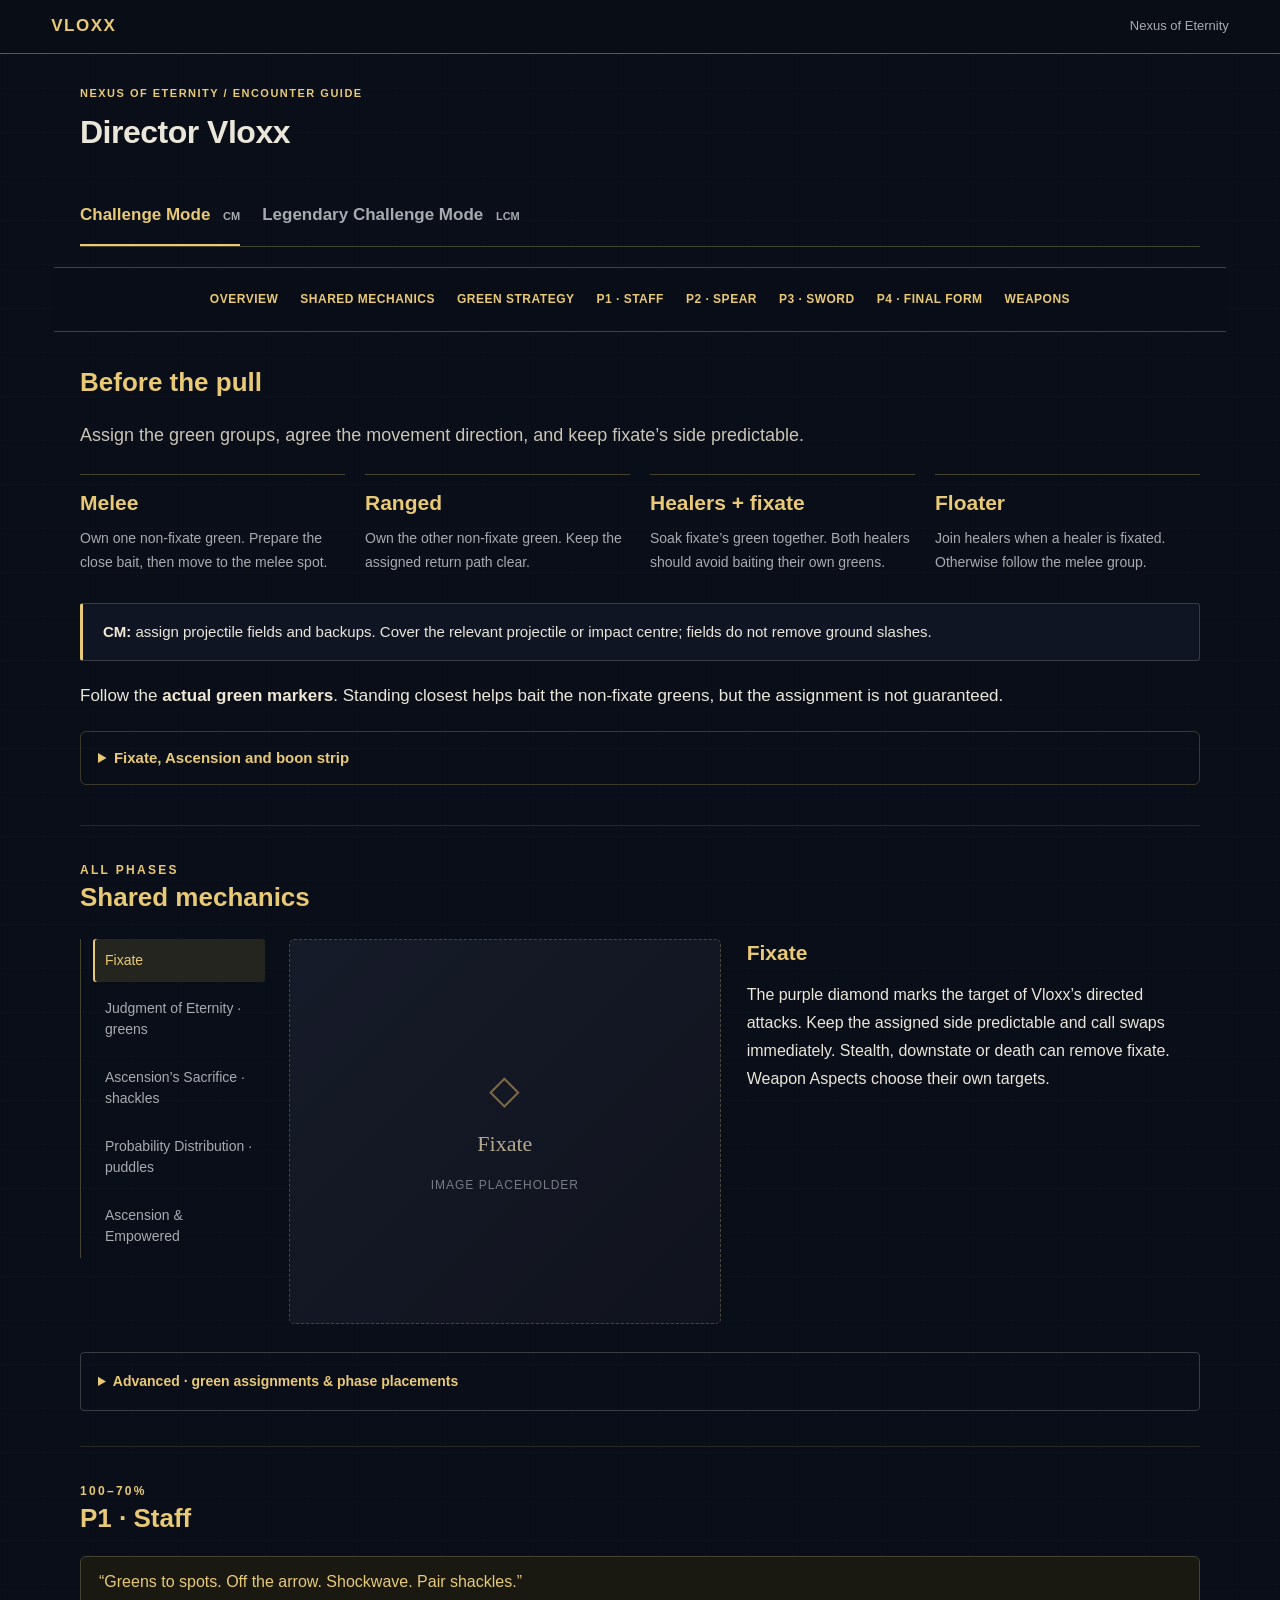
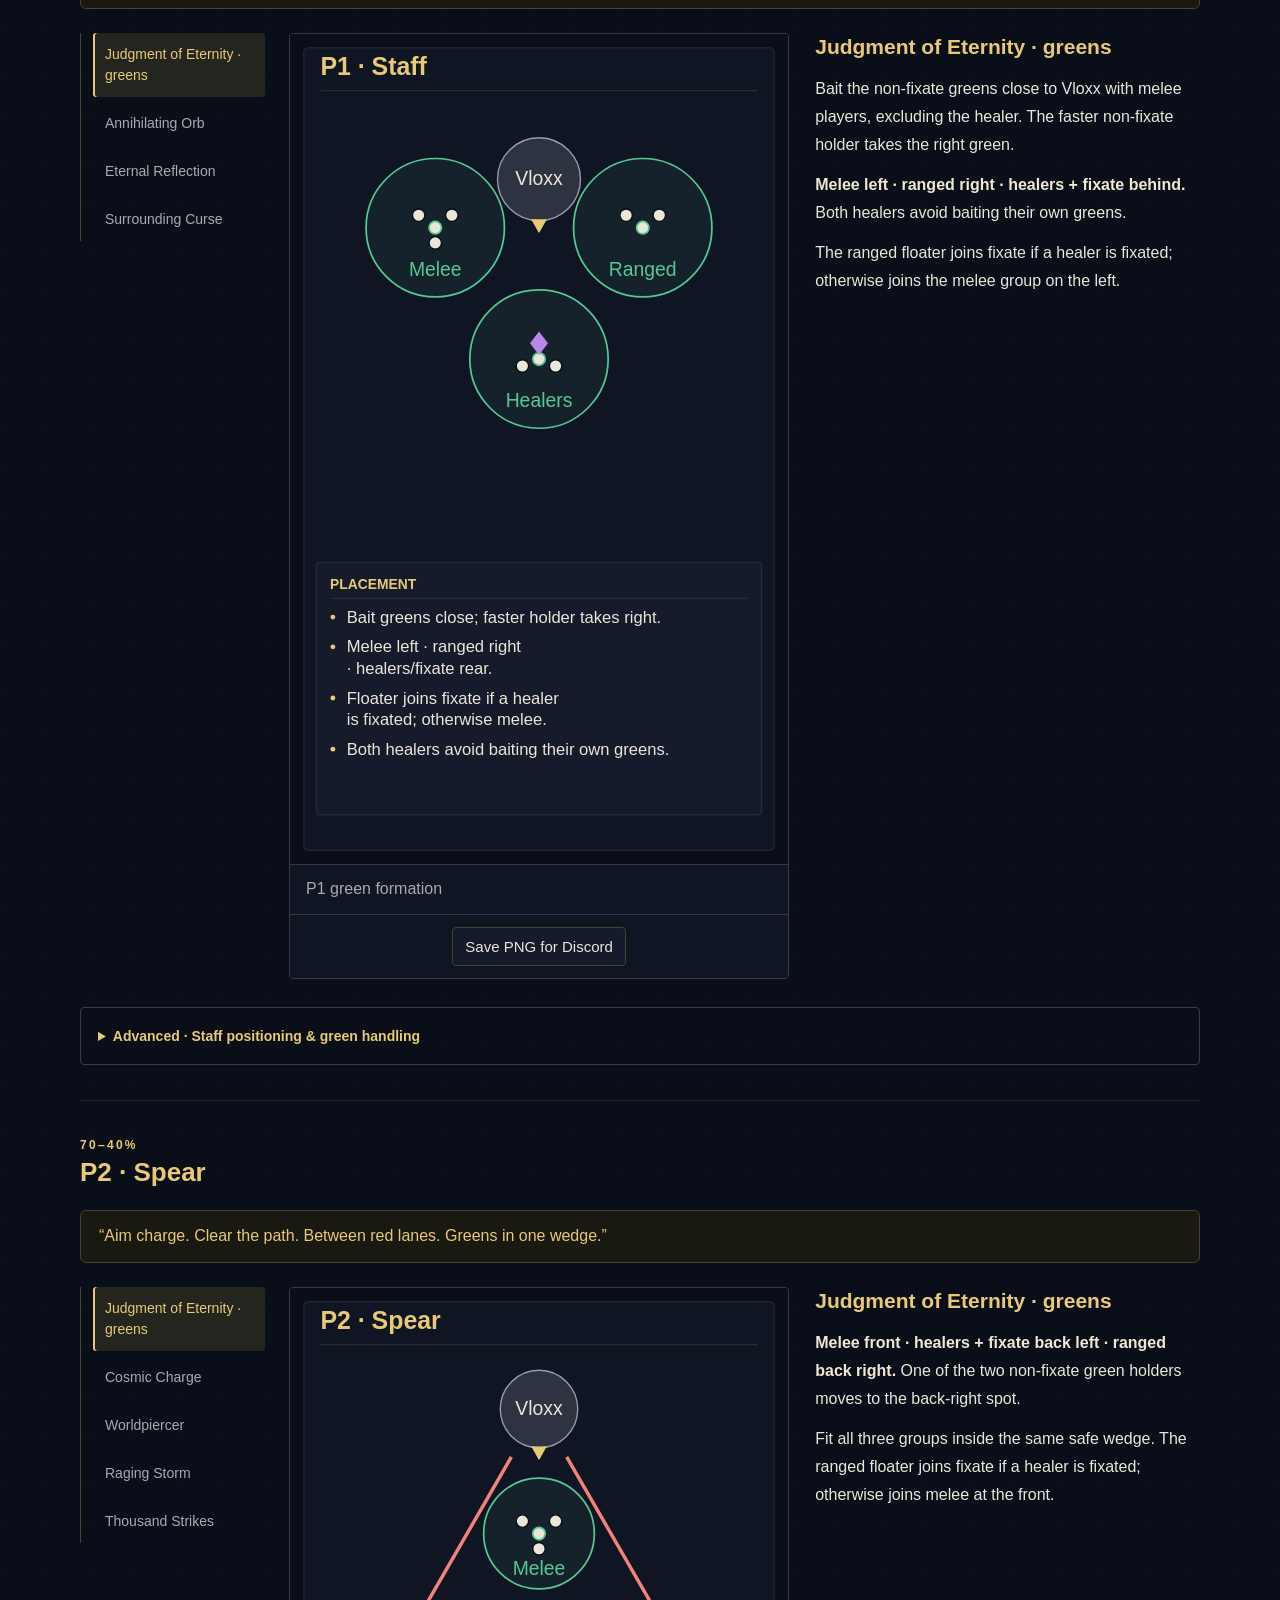
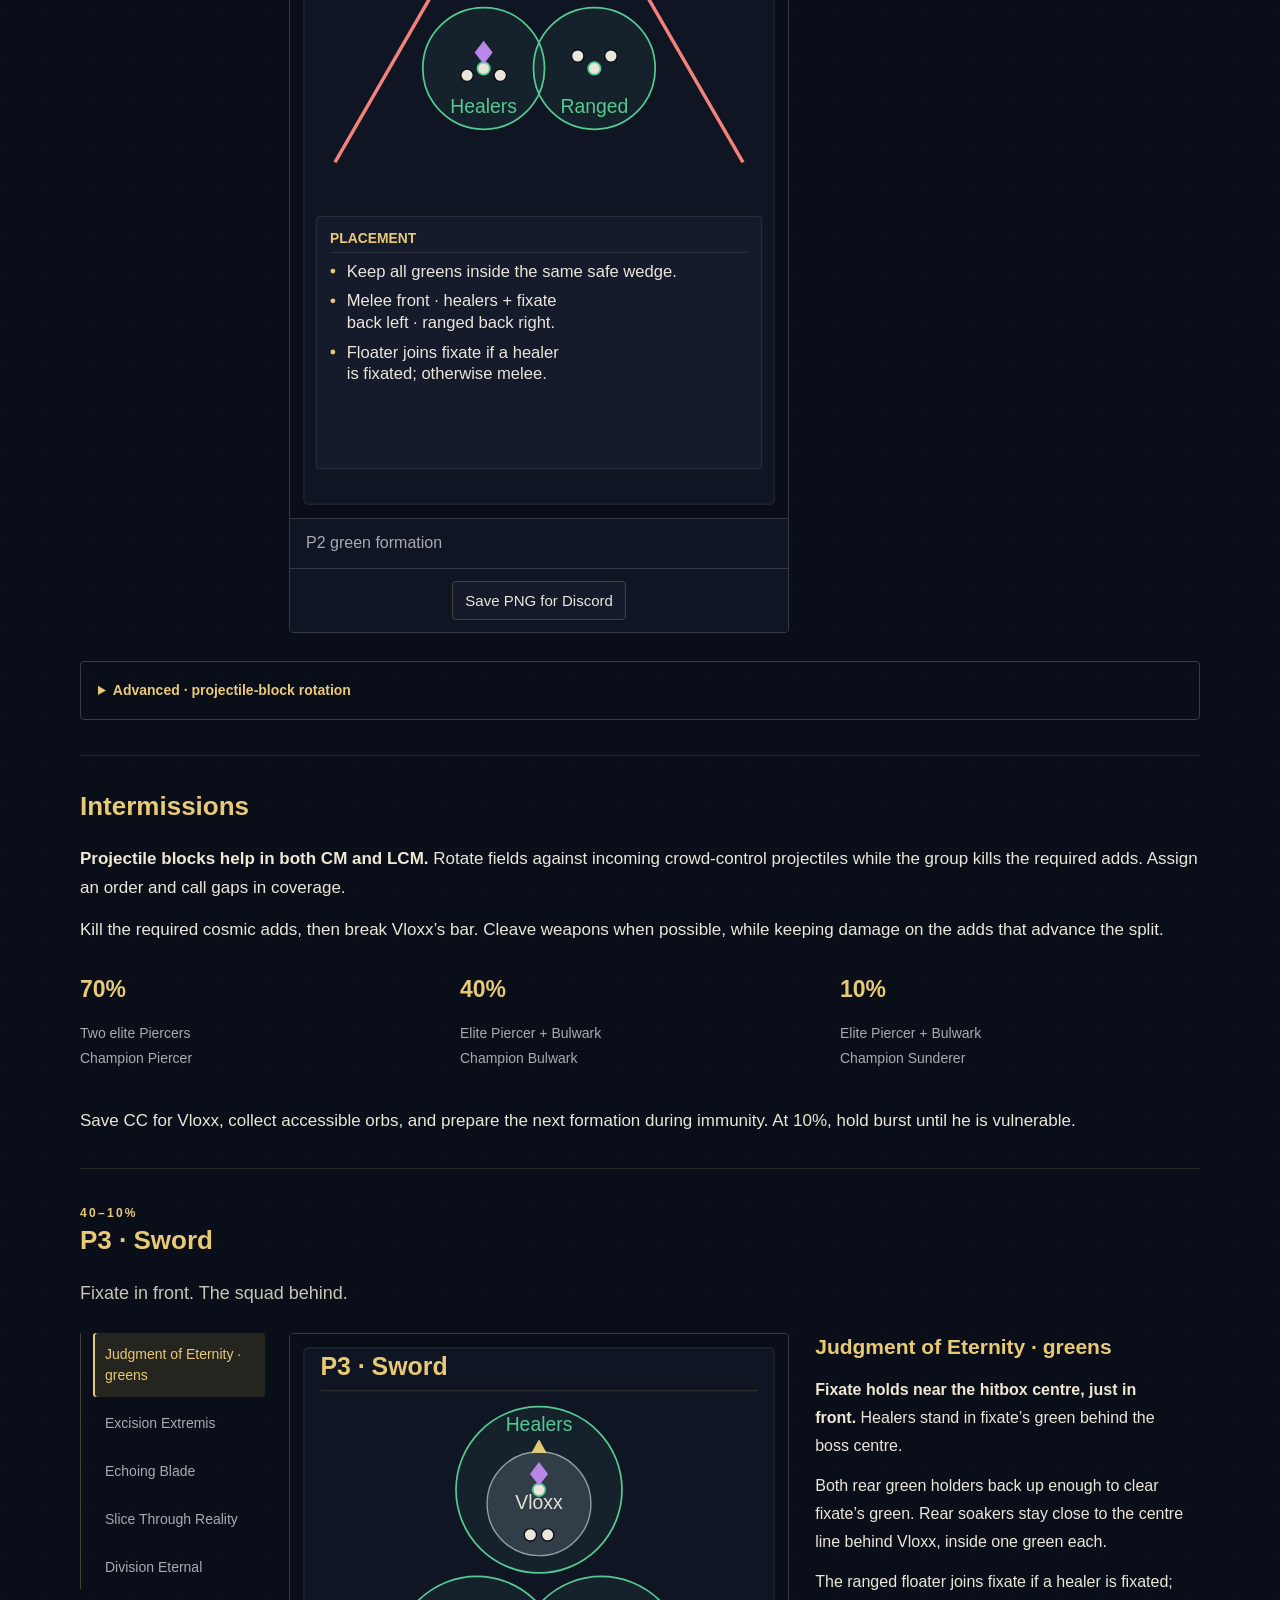
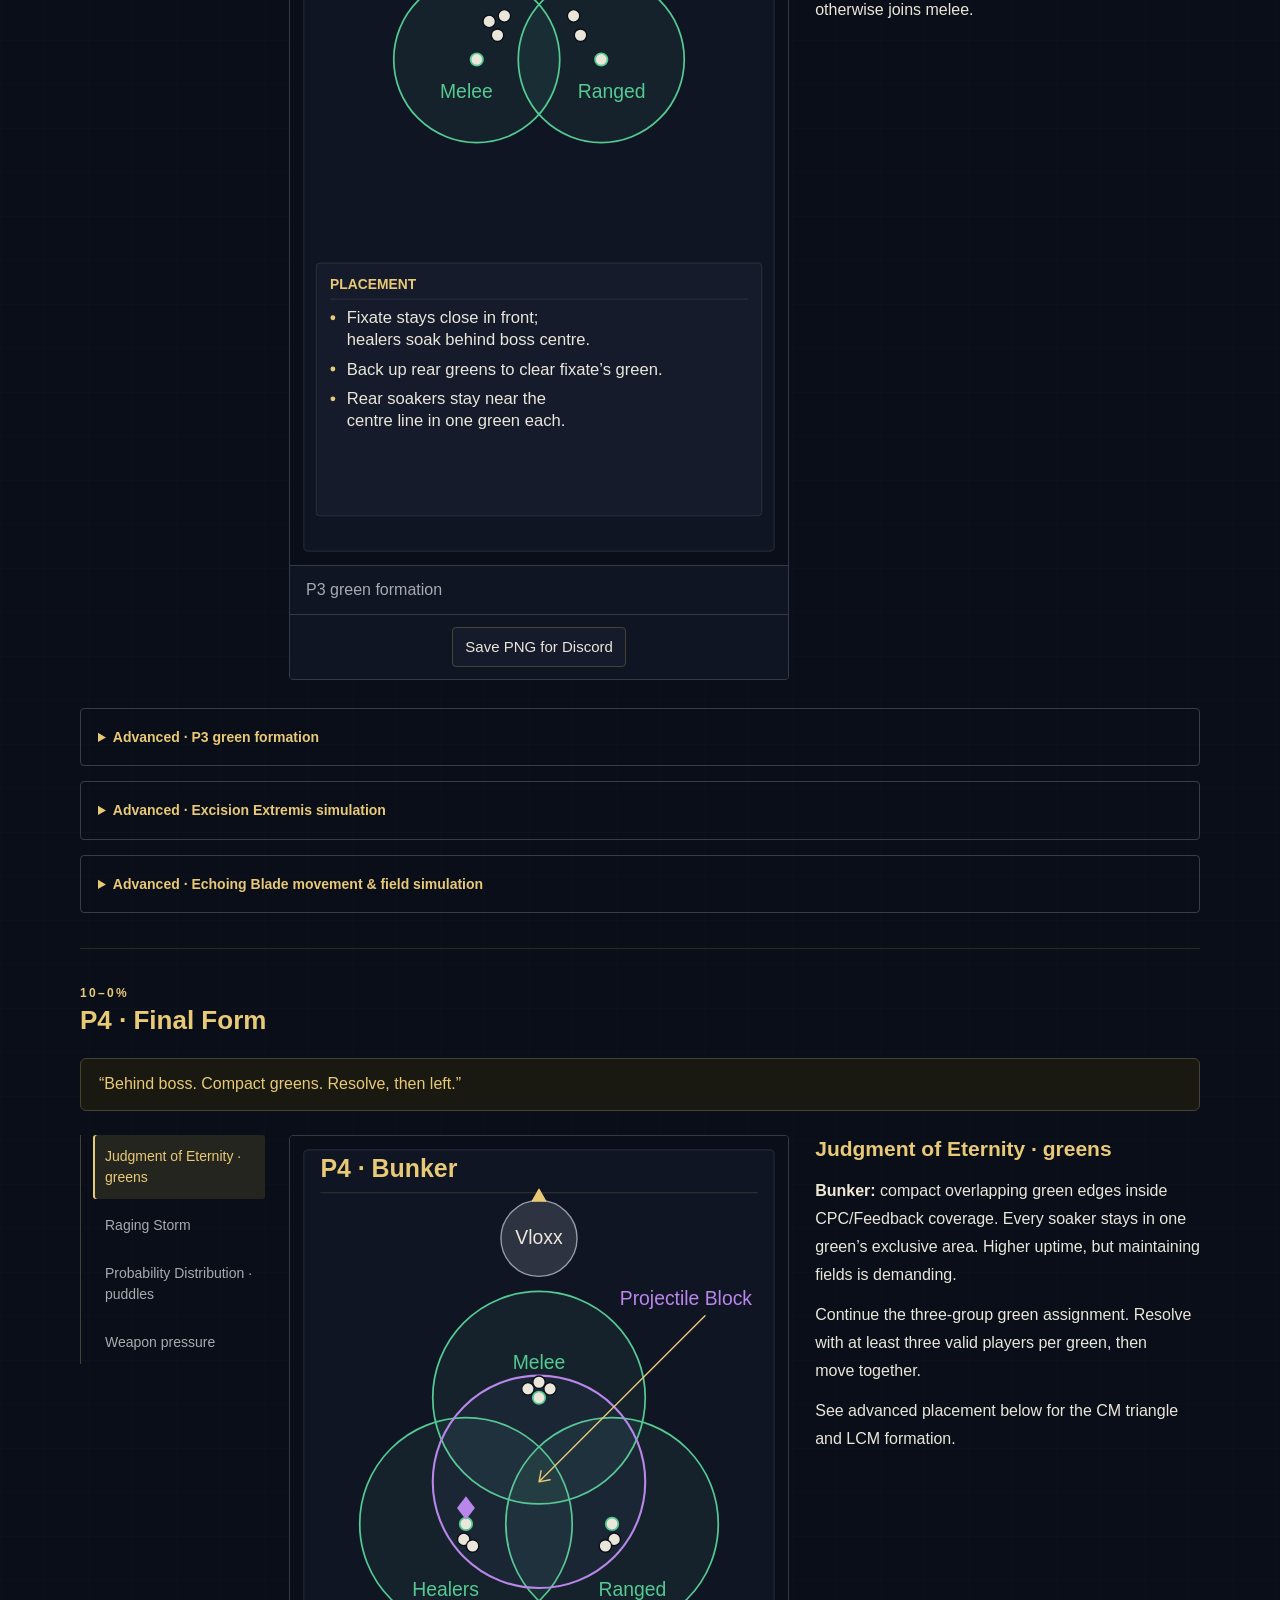
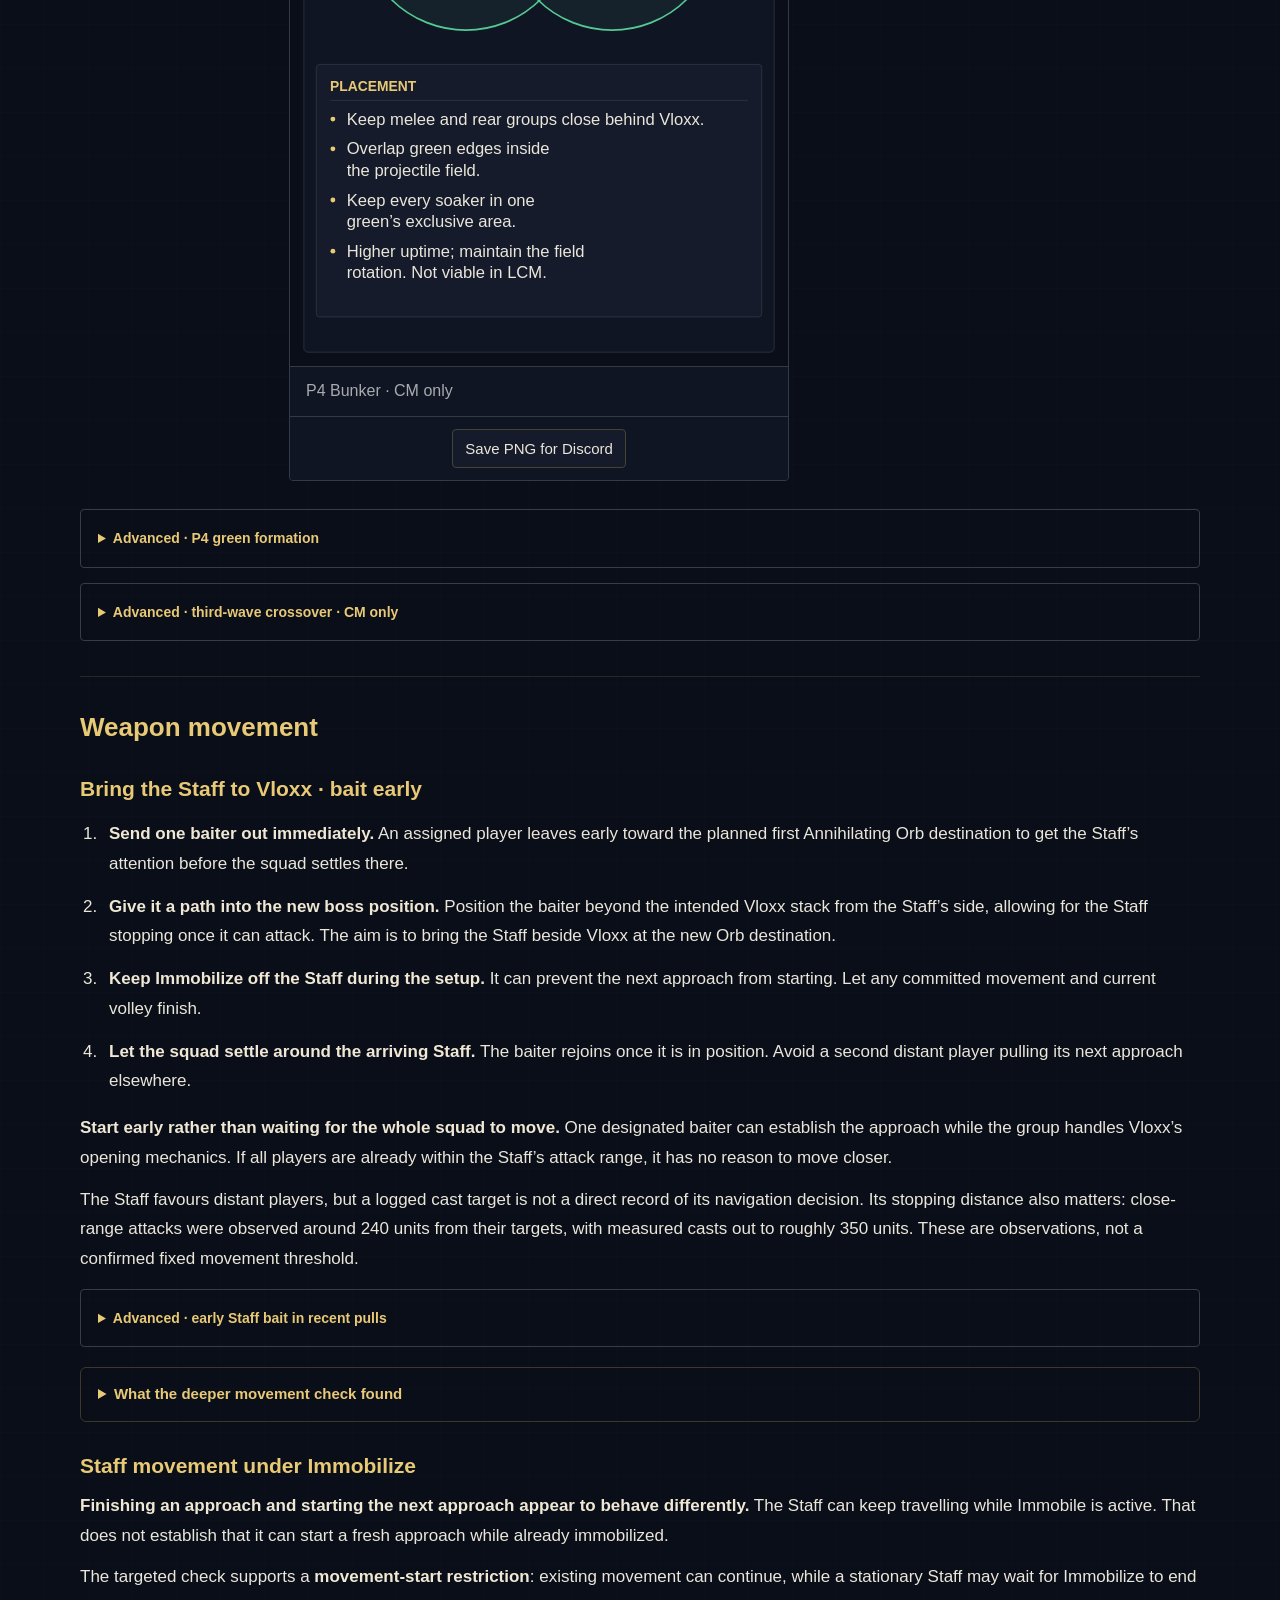
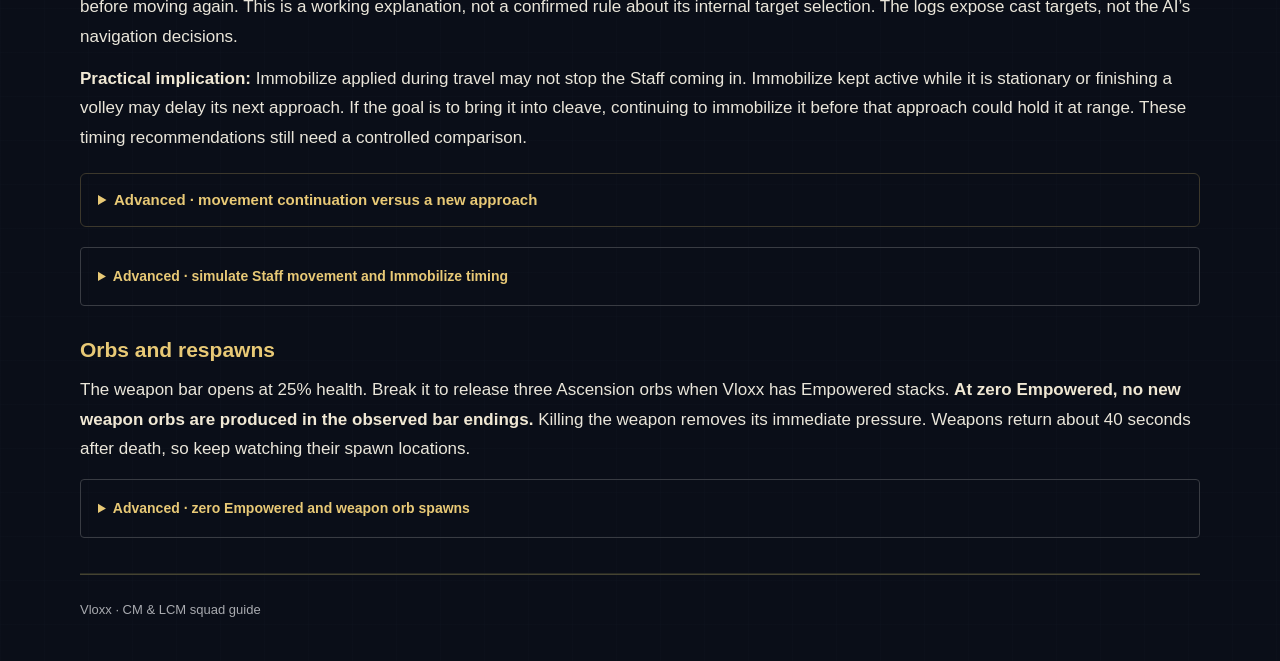
==== Vloxx_Guide.html @ 6d0040e8 "Initial Vloxx CM and LCM guide for review Guide source, self-contained HTML, standalone rehearsals, " ====
<!doctype html><html lang="en"><head><meta charset="utf-8"><meta name="viewport" content="width=device-width,initial-scale=1"><meta name="description" content="Vloxx CM and LCM encounter guide with green placements and sword simulations."><title>Vloxx — CM &amp; LCM Guide</title><style>:root{color-scheme:dark;--bg:#0b0d13;--panel:#111420;--panel2:#171a26;--gold:#e3ba68;--text:#e3dece;--muted:#aaa99f;--line:#49402d;--green:#43cd83;--purple:#b77df0;--red:#f47773;--blue:#83bde8}*{box-sizing:border-box}html{scroll-behavior:smooth;scroll-padding-top:84px}body{margin:0;background:var(--bg);color:var(--text);font:16px/1.75 'Segoe UI',Arial,sans-serif}a{color:var(--gold);text-underline-offset:4px}button,input,select{font:inherit}button,select{background:var(--panel2);color:var(--text);border:1px solid var(--line);border-radius:5px;padding:7px 13px;cursor:pointer}button:hover,button[aria-pressed=true]{background:#423723;border-color:var(--gold);color:#ffe3a9}input[type=range]{accent-color:var(--gold);max-width:100%}:focus-visible{outline:2px solid var(--gold);outline-offset:4px}[hidden]{display:none!important}.top{border-bottom:1px solid var(--line);padding:15px 4vw;display:flex;align-items:center;justify-content:space-between;gap:16px;background:#0c0e15}.brand{font:600 17px Georgia,serif;letter-spacing:3px;color:var(--gold)}.top small{color:var(--muted)}.wrap{max-width:1240px;margin:auto;padding:0 34px}.hero{position:relative;padding:70px 0 48px;overflow:hidden}.hero:after{content:'';position:absolute;z-index:-1;right:-40px;top:20px;width:430px;height:430px;border:1px solid #5c4c2b;border-radius:50%;box-shadow:0 0 0 45px #c19f4520,0 0 0 90px #c19f4508;transform:scaleY(.65) rotate(-30deg)}.eyebrow,.kicker{font-size:12px;text-transform:uppercase;letter-spacing:2.3px;color:var(--gold);font-weight:600}.hero h1{font-family:Georgia,serif;font-size:clamp(40px,6vw,68px);line-height:1.13;font-weight:400;letter-spacing:-1px;margin:17px 0 20px;max-width:900px}.hero h1 span{color:var(--gold)}.hero p{font-size:18px;color:#c2bfb3;max-width:720px}.meta{display:flex;gap:12px;flex-wrap:wrap;margin-top:24px}.pill{font-size:12px;border:1px solid var(--line);border-radius:4px;padding:3px 9px;color:var(--muted)}.pill.good{color:var(--green);border-color:#2d6446}.pill.open{color:#eab06c;border-color:#765332}.tabs{position:sticky;top:0;z-index:10;display:flex;gap:4px;flex-wrap:wrap;padding:12px 0;background:#0b0d13f5;backdrop-filter:blur(10px);border-block:1px solid var(--line)}.tabs a{text-decoration:none;text-transform:uppercase;font-size:12px;font-weight:650;padding:8px 12px;letter-spacing:.5px}.tabs a:hover{background:#30291f;border-radius:4px}.layout{display:grid;grid-template-columns:210px minmax(0,1fr);gap:40px}.side{align-self:start;position:sticky;top:100px;padding:30px 0}.side a{display:block;color:var(--muted);text-decoration:none;padding:6px 0;font-size:14px}.side a:hover{color:var(--gold)}.side strong{display:block;font-size:11px;letter-spacing:2px;color:var(--gold);text-transform:uppercase;margin:14px 0 6px}.content{min-width:0}.content section{padding:42px 0 12px;border-bottom:1px solid #272923}.content section:last-child{border:0}h2,h3{color:var(--gold);line-height:1.3}h2{font-size:28px;margin:0 0 20px;font-weight:550}h3{font-size:21px;margin:30px 0 12px;font-weight:550}h4{font-size:16px;margin:20px 0 8px}p{margin:12px 0}strong{color:#f0e8d4}li{padding-left:3px;margin:5px 0}ul,ol{padding-left:22px}.lead{font-size:18px;color:#c9c4b6}.note{background:var(--panel);border-left:3px solid var(--gold);padding:15px 20px;margin:20px 0;border-radius:0 6px 6px 0}.note.warn{border-color:var(--red)}.note.good{border-color:var(--green)}.note p:first-child{margin-top:0}.note p:last-child{margin-bottom:0}.muted,figcaption{color:var(--muted);font-size:14px}.tablebox{overflow:auto;border:1px solid var(--line);border-radius:8px;margin:20px 0}table{width:100%;border-collapse:collapse;font-size:14px}th,td{text-align:left;padding:12px 16px;border-bottom:1px solid #393527;vertical-align:top}th{color:var(--gold);font-weight:600;background:#181a25}tr:last-child td{border-bottom:0}td+td,th+th{border-left:1px solid #393527}tbody tr:nth-child(even){background:#ffffff02}.call{font-size:17px;color:var(--gold);padding:14px 20px;border:1px solid var(--line);border-radius:6px;background:#19180f;line-height:1.55}.grid2{display:grid;grid-template-columns:1fr 1fr;gap:20px}.phasecards{display:grid;grid-template-columns:repeat(4,1fr);gap:12px;margin:25px 0}.phasecard{padding:18px;background:var(--panel);border-top:2px solid var(--gold)}.phasecard b{display:block;color:var(--gold);font-size:21px}.phasecard span{font-size:13px;color:var(--muted)}figure{margin:22px 0;background:var(--panel);border:1px solid var(--line);border-radius:8px;overflow:hidden}figure img{display:block;width:100%;height:auto}figcaption{padding:12px 18px;line-height:1.55}svg{display:block;width:100%;height:auto}svg text{font-family:'Segoe UI',Arial,sans-serif;fill:var(--text)}details{border:1px solid #3c382c;border-radius:6px;padding:13px 17px;margin:18px 0;background:#11131b}summary{cursor:pointer;color:var(--gold);font-weight:550}details img{max-width:100%;margin-top:15px}.sim{border:1px solid var(--line);background:var(--panel);border-radius:8px;overflow:hidden;margin:20px 0}.simhead{padding:14px 18px;display:flex;align-items:center;gap:12px;justify-content:space-between;flex-wrap:wrap;border-bottom:1px solid var(--line)}.simhead strong{color:var(--gold)}.controls{display:flex;align-items:center;gap:10px;flex-wrap:wrap;padding:15px 18px}.sim iframe{display:block;width:100%;border:0;height:1080px;background:var(--panel)}.status{padding:12px 18px;color:var(--gold);background:#191b25;font-size:14px;min-height:50px}.simnote{padding:0 18px 12px;color:var(--muted);font-size:13px}.arena{max-width:740px;margin:auto}.shot{max-height:400px;object-fit:contain;background:#070910}.checks{padding-left:0;list-style:none}.checks li{padding:10px 0;border-bottom:1px solid #2e302b}.checks li:before{content:'◇';color:var(--gold);margin-right:12px}.foot{padding:40px 0;color:var(--muted);font-size:13px}.download{display:inline-block;margin:6px 12px 6px 0}.evidence td:first-child{white-space:nowrap}.widefigure{background:#111420}#green-map{max-width:650px;margin:auto}#echo-map{max-width:650px;margin:auto}.badge{font-size:11px;text-transform:uppercase;color:var(--green);letter-spacing:1px;margin-left:8px}.badge.open{color:#eab06c}.mechanic{padding-bottom:8px}.inline-tools{display:flex;gap:8px;flex-wrap:wrap}.printonly{display:none}@media(max-width:1000px){.layout{grid-template-columns:1fr}.side{display:none}.content{max-width:920px}.wrap{padding:0 24px}.hero{padding-top:44px}}@media(max-width:600px){body{font-size:15px}.wrap{padding:0 17px}.hero{padding:30px 0}.hero p{font-size:16px}.hero:after{opacity:.35}.top{padding:12px 17px}.top small{display:none}.tabs{gap:0;position:relative}.tabs a{padding:7px 9px;font-size:11px}.phasecards{grid-template-columns:1fr 1fr}.grid2{grid-template-columns:1fr}h2{font-size:25px}h3{font-size:20px}.content section{padding-top:30px}th,td{padding:10px}.sim iframe{height:1500px}.controls{gap:8px}.controls label{display:flex;gap:8px;align-items:center;flex-wrap:wrap}.controls select{max-width:100%}.simnote{font-size:13px}.hero h1{font-size:42px}.simhead{padding:12px}.status{font-size:13px}}@media print{body{background:white;color:#222;font-size:10pt}h1,h2,h3,strong,a{color:#222!important}.top,.tabs,.side,.controls,.sim iframe,.download{display:none}.wrap{max-width:none;padding:0}.layout{display:block}.hero{padding:15px 0}.hero:after{display:none}.hero p,.muted,figcaption{color:#444}.content section{break-inside:auto;padding-top:20px}.note,.phasecard,figure,.sim,details{background:#fafafa;color:#222;border-color:#aaa}.sim svg{max-height:350px}.printonly{display:block}.tablebox{overflow:visible}.hero h1{font-size:30pt}svg text{fill:#222}details{display:block}details>*{display:block}figure{break-inside:avoid}.foot{color:#444}}
/* Reading-focused revision. */
body[data-mode=CM] .mode-lcm,body[data-mode=LCM] .mode-cm{display:none!important}
.wrap{max-width:1060px}.content{max-width:880px;margin:auto}.hero{padding:44px 0 28px;max-width:880px;margin:auto}.hero:after{display:none}.hero h1{font-size:52px;margin:12px 0}.hero p{font-size:18px;max-width:620px;margin:12px 0;color:var(--muted)}.brand{text-decoration:none}.top-sub{font-size:13px;color:var(--muted)}.mode-bar{max-width:880px;margin:0 auto 20px}.mode-tabs{display:flex;border-bottom:1px solid var(--line);gap:22px}.mode-tabs button{border:0;border-radius:0;padding:15px 0;background:transparent;color:var(--muted);border-bottom:2px solid transparent;font-weight:550}.mode-tabs button span{font-size:11px;margin-left:8px;color:var(--muted)}.mode-tabs button[aria-selected=true]{color:var(--gold);border-bottom-color:var(--gold)}.mode-bar p{font-size:14px;color:var(--muted);margin:12px 0}.tabs{justify-content:center}.tabs a{font-size:11px;padding:9px}.content section{padding:38px 0 20px}h2{font-size:29px}h3{font-size:20px}.role-grid{display:grid;grid-template-columns:repeat(4,1fr);gap:20px;margin:22px 0 28px}.role-grid h3{font-size:17px;margin:0 0 10px}.role-grid p{font-size:14px;margin:0;color:var(--muted)}.role-grid>div{border-top:1px solid var(--line);padding-top:14px}.phase-picker{display:flex;gap:8px;flex-wrap:wrap;margin:22px 0 12px}.phase-picker button{font-size:14px;padding:8px 13px}.placement{max-width:650px;margin:16px auto 18px;background:#10131d}.placement img{width:100%;height:auto}.placement figcaption{border-top:1px solid #34352c}.diagram-actions{display:flex;align-items:center;gap:15px;flex-wrap:wrap;margin:15px 0 22px}.diagram-actions button{font-size:13px}.diagram-actions span{font-size:13px}.mechanics-list article{padding:14px 0;border-bottom:1px solid #24272b}.mechanics-list article:last-child{border:0}.mechanics-list h3{margin:0 0 7px;font-size:18px}.mechanics-list p{margin:0}.split-grid{display:grid;grid-template-columns:repeat(3,1fr);gap:20px;margin:24px 0}.split-grid strong{color:var(--gold);font-size:23px}.split-grid p{font-size:14px;color:var(--muted)}.steps li{margin:13px 0;padding-left:7px}.call{font-size:16px;padding:13px 18px;background:#191912}.note{font-size:15px}.subtle-link{font-size:14px}.simulation-disclosure iframe{width:100%;height:1050px;border:0;background:var(--bg);display:block;margin-top:15px}.simulation-disclosure{padding:15px 18px}.timeline{display:flex;align-items:center;gap:12px;padding:12px 18px}.timeline input{flex:1;min-width:60px}.timeline output{font-variant-numeric:tabular-nums;white-space:nowrap}.echo-sim{max-width:740px;margin:25px auto}.echo-sim .controls{padding-bottom:4px}.echo-sim .status{background:transparent;border-top:1px solid #34352c}.echo-sim .simnote{padding-top:0}.foot{max-width:880px;margin:auto;border-top:1px solid var(--line);padding-top:24px}details{margin:20px 0;background:transparent}details p{font-size:15px}summary{font-size:15px}.mode-tabs button:focus-visible{outline:2px solid var(--gold);outline-offset:4px}@media(max-width:760px){.role-grid{grid-template-columns:repeat(2,1fr)}.hero{padding-top:30px}.hero h1{font-size:43px}.mode-tabs{gap:18px}.mode-tabs button{font-size:14px;text-align:left}.mode-tabs button span{display:none}.split-grid{gap:10px}.split-grid p{font-size:13px}.tabs{position:relative;justify-content:flex-start}.tabs a{padding:7px;font-size:11px}}@media(max-width:420px){.hero h1{font-size:36px}.hero p{font-size:16px}.phase-picker{gap:6px}.phase-picker button{font-size:12px;padding:7px 10px}.mode-tabs button{font-size:13px}.role-grid{gap:16px}.timeline{padding:10px}.timeline label{font-size:13px}.controls select{max-width:200px}.content section{padding-top:28px}.diagram-actions span{max-width:270px}.split-grid{grid-template-columns:1fr}.split-grid>div{display:flex;gap:24px;align-items:baseline}.split-grid p{margin:4px 0}}
/* Echoing squad rehearsal */
.field-editor{padding:8px 18px}.field-editor p,.echo-settings p{font-size:13px;color:var(--muted)}.field-editor .tablebox{margin:10px 0}.field-editor th,.field-editor td{padding:8px}.field-editor input{width:78px;background:#0b0d13;color:var(--text);border:1px solid var(--line);padding:6px;border-radius:4px}.field-editor select{max-width:160px;font-size:13px}.echo-settings{margin:15px 18px;padding:10px}.echo-settings input{width:75px;background:#0b0d13;color:var(--text);padding:5px;border:1px solid var(--line)}.echo-settings label{font-size:13px}.echo-plan{display:grid;grid-template-columns:1fr 1fr;gap:24px;padding:18px}.echo-plan strong{color:var(--gold)}.echo-plan p{font-size:13px;margin:7px 0}.echo-sim{max-width:880px}#echo-map{max-width:760px}.echo-plan b{color:var(--text)}@media(max-width:600px){.echo-plan{grid-template-columns:1fr;gap:10px}.field-editor{padding:6px 10px}.field-editor input{width:65px}.field-editor .controls{padding:8px 0}.echo-sim .controls label{font-size:13px}}
/* Phase-by-phase mechanic reading layout. */
.wrap{max-width:1240px}.content,.hero,.mode-bar,.foot{max-width:1120px}.hero p{max-width:700px}.mechanic-browser{display:grid;grid-template-columns:185px minmax(0,1fr);gap:24px;margin:24px 0 28px;align-items:start}.mechanic-menu{display:flex;flex-direction:column;gap:5px;border-left:1px solid var(--line);padding-left:12px}.mechanic-menu button{text-align:left;border:0;background:transparent;color:var(--muted);padding:11px 12px;font-size:14px;line-height:1.5;border-radius:3px}.mechanic-menu button[aria-selected=true]{background:#27251e;color:var(--gold);box-shadow:inset 2px 0 var(--gold)}.mechanic-menu button:hover{background:#1e202b;color:var(--text)}.mechanic-panels{min-width:0}.mechanic-panel{display:grid;grid-template-columns:minmax(0,1fr) minmax(0,1.05fr);gap:26px;align-items:start;min-height:300px}.mechanic-placeholder{margin:0;min-height:280px;aspect-ratio:1.12;background:linear-gradient(135deg,#161b29,#10131d);border:1px dashed #484438;display:grid;place-items:center;text-align:center;border-radius:5px;padding:25px}.mechanic-placeholder span{display:block;font-size:40px;color:#7c6943;line-height:1.2}.mechanic-placeholder strong{display:block;font:22px/1.35 Georgia,serif;color:#b6aa8e;margin:16px 0 10px}.mechanic-placeholder small{color:#777b86;font-size:12px;letter-spacing:1px;text-transform:uppercase}.mechanic-description h3{margin:0 0 15px}.mechanic-description p{font-size:15px;line-height:1.75}.mechanic-description .note{font-size:14px;padding:12px 15px}.advanced-section{margin:15px 0;border-color:#363a44}.advanced-section>summary{font-size:14px;padding:3px 0}.advanced-body{padding-top:10px}.advanced-body>h3:first-child{margin-top:12px}.advanced-body .simulation-disclosure{margin:12px 0}.advanced-body #greens>h2{font-size:23px}.advanced-body .echo-sim{max-width:880px}.advanced-body .role-grid{margin-top:12px}@media(max-width:1000px){.mechanic-browser{grid-template-columns:155px minmax(0,1fr);gap:18px}.mechanic-panel{gap:18px}.mechanic-placeholder{min-height:230px}.mechanic-placeholder strong{font-size:20px}.mechanic-description p{font-size:14px}}@media(max-width:760px){.mechanic-browser{display:block}.mechanic-menu{flex-direction:row;overflow:auto;border-left:0;border-bottom:1px solid var(--line);padding:0 0 12px;margin-bottom:20px}.mechanic-menu button{flex:0 0 auto;max-width:190px;padding:9px 12px}.mechanic-panel{grid-template-columns:1fr 1.15fr;gap:18px}.mechanic-placeholder{min-height:210px;aspect-ratio:auto;padding:18px}.mechanic-placeholder strong{font-size:19px}}@media(max-width:520px){.mechanic-panel{grid-template-columns:1fr}.mechanic-placeholder{min-height:170px;aspect-ratio:1.8}.mechanic-placeholder strong{font-size:20px;margin:8px 0}.mechanic-placeholder span{font-size:26px}.mechanic-description p{font-size:15px}}@media print{.mechanic-browser,.mechanic-panel{display:block}.mechanic-panel[hidden]{display:block!important}.mechanic-menu,.mechanic-placeholder{display:none}.mechanic-description{margin:20px 0}.advanced-section{break-inside:auto}}
#weapon-movement-rehearsal .controls input[type=number]{width:70px;background:#0b0d13;color:var(--text);border:1px solid var(--line);padding:5px}.weapon-events{margin:12px 20px 20px 40px;font-size:13px;color:var(--muted)}#weapon-movement-rehearsal .controls label{font-size:13px;display:flex;align-items:center;gap:8px}#weapon-map{max-width:780px;margin:auto}
/* Ley Keep reference: navy #0a0e18, warm gold #e8c976, compact sans-serif headings. */
:root{--bg:#0a0e18;--panel:#101524;--panel2:#151b2b;--gold:#e8c976;--text:#eae6da;--muted:#a8aaaf;--line:#454331}body{font-family:'IBM Plex Sans','Segoe UI',Arial,sans-serif;font-size:17px;background-color:var(--bg);background-image:linear-gradient(#a5b8d503 1px,transparent 1px),linear-gradient(90deg,#a5b8d503 1px,transparent 1px);background-size:44px 44px}.hero{padding:30px 0 22px}.hero h1{font-family:'IBM Plex Sans','Segoe UI',Arial,sans-serif;font-size:32px;font-weight:600;letter-spacing:-.5px;line-height:1.3;color:var(--text);margin:9px 0}.hero .eyebrow{font-size:11px;letter-spacing:1.5px}.brand{font-family:'IBM Plex Sans','Segoe UI',Arial,sans-serif;letter-spacing:1.5px;font-weight:650}.top{background:#090d16;border-bottom-color:#495d6a}.content h2{font-size:26px;font-weight:600}.content h3{font-size:21px;font-weight:600}.tabs{background:#0a0e18f5}.tabs a{font-size:12px;font-weight:650}.tabs a:hover{background:#27271f}.content section{padding-top:34px}.mechanic-menu{border-color:#454331}.mechanic-menu button[aria-selected=true]{background:#25251f}.mechanic-description p{font-size:16px}.note{background:#101524;border:1px solid #383b44;border-left:3px solid var(--gold);border-radius:3px}.advanced-section{border-color:#393c43;border-radius:4px}.phase-strategy{margin:0;background:#4d4d4d;border:1px solid #3d4149;border-radius:4px;overflow:hidden}.phase-strategy img{display:block;width:100%;height:auto}.phase-strategy figcaption{font-size:12px;background:#101524;border-top:1px solid #343945;padding:9px 12px}.advanced-strategy{max-width:500px;margin:18px auto}.green-overview-panel{grid-template-columns:1fr!important}.strategy-overview{margin:0;overflow:hidden;background:#4d4d4d;border:1px solid #41444b;border-radius:4px;scroll-margin-top:100px}.strategy-overview img{width:100%;height:auto;display:block}.strategy-overview figcaption{display:flex;align-items:center;justify-content:space-between;gap:12px;background:#101524;border-top:1px solid #343945}.strategy-overview button{font-size:12px;padding:5px 10px}.green-overview-panel .mechanic-description{max-width:800px}.green-overview-panel .mechanic-description p{display:block}.placement{max-width:520px}.phase-picker{margin-top:16px}#strategy-lightbox{width:96vw;max-width:none;height:92vh;max-height:none;background:#101524;color:var(--text);border:1px solid #5b5442;border-radius:5px;padding:0}#strategy-lightbox::backdrop{background:#000b}#strategy-lightbox form{display:flex;align-items:center;justify-content:space-between;padding:12px 18px;border-bottom:1px solid #484331;margin:0}.strategy-zoom{overflow:auto;height:calc(100% - 72px)}.strategy-zoom img{display:block;width:2801px;max-width:none;height:auto}@media(max-width:600px){body{font-size:15px}.hero h1{font-size:28px}.content h2{font-size:24px}.mechanic-description p{font-size:15px}.strategy-overview figcaption{align-items:flex-start;flex-direction:column}.hero{padding-top:22px}.phase-strategy{max-width:520px;margin:auto}}

/* Styled vector green formations. */
.phase-strategy,.strategy-overview{background:#0a0e18;border-color:#343a48}.strategy-zoom img{width:3600px}.phase-strategy img{background:#0a0e18}
/* Readable at normal webpage zoom: diagram labels stay large; prose stays HTML. */
.green-overview-heading{display:flex;align-items:center;justify-content:space-between;gap:16px;padding:16px 18px;border-bottom:1px solid var(--line)}.green-overview-heading h3{margin:0;font-size:20px}.green-overview-grid{display:grid;grid-template-columns:repeat(2,minmax(0,1fr));gap:24px;padding:18px}.green-overview-card{margin:0;background:#101524;border:1px solid #343a48;border-radius:4px;overflow:hidden}.green-overview-card img{width:100%;height:auto}.green-overview-card figcaption{display:block;padding:16px 18px;font-size:16px;line-height:1.65}.green-overview-card h4{font-size:20px;color:var(--gold);margin:0 0 4px}.green-mode-tag{font-size:14px;color:var(--muted);margin:0 0 12px}.green-overview-card ul{margin:0;padding-left:20px}.green-overview-card li{margin:8px 0}.green-diagram-key{padding:0 18px 16px;font-size:16px;color:var(--text)}.green-diagram-key span{color:var(--purple)}.green-diagram-key b{font-weight:400;color:var(--green)}.phase-strategy figcaption{font-size:16px;padding:12px 16px}.advanced-strategy,.placement{max-width:640px}.strategy-overview button{font-size:15px}.phase-strategy{width:100%}.phase-strategy img{min-width:0}@media(max-width:1000px){.green-overview-grid{grid-template-columns:1fr}.mechanic-panel:has(>.phase-strategy){grid-template-columns:1fr}.mechanic-panel>.phase-strategy{max-width:640px;margin:auto}.green-overview-card{max-width:640px;margin:auto;width:100%}}@media(max-width:600px){.green-overview-grid{padding:12px;gap:18px}.green-overview-heading{align-items:flex-start;flex-direction:column}.green-overview-card figcaption{font-size:16px}.green-overview-card h4{font-size:20px}}
/* Centered references and readable shareable diagrams. */
.mechanic-panel:has(>.phase-strategy){grid-template-columns:minmax(0,1.3fr) minmax(0,1fr);align-items:start}.mechanic-panel>.phase-strategy{justify-self:center;align-self:start;max-width:720px}.green-overview-grid{justify-items:center}.green-overview-card{width:100%;max-width:720px}.green-overview-card:last-child:nth-child(odd){grid-column:1/-1;max-width:640px}.green-overview-card img{display:block;margin-inline:auto}.strategy-overview,.phase-strategy,.placement{margin-inline:auto}.advanced-strategy{width:100%;max-width:640px}.green-reference-download{display:inline-block;font-size:15px;padding:7px 12px;margin-top:8px;border:1px solid var(--line);border-radius:4px;text-decoration:none}@media(max-width:1000px){.mechanic-panel:has(>.phase-strategy){grid-template-columns:1fr}.mechanic-panel>.phase-strategy{max-width:640px}.green-overview-card:last-child:nth-child(odd){grid-column:auto}}
.green-save-actions{display:flex;justify-content:center;gap:8px;flex-wrap:wrap}.green-save-actions button{margin:0;font-size:15px}.green-overview-card .green-reference-download{font-size:15px;margin-top:14px}.phase-strategy img{margin-inline:auto}
.green-overview-card li,.advanced-body li,.mechanic-description p{text-wrap:pretty}
</style></head><body data-mode="CM"><header class="top"><a class="brand" href="#overview">VLOXX</a><span class="top-sub">Nexus of Eternity</span></header>
<div class="wrap"><header class="hero"><div class="eyebrow">Nexus of Eternity / Encounter guide</div><h1>Director Vloxx</h1></header>
<div class="mode-bar"><div class="mode-tabs" role="tablist" aria-label="Encounter difficulty"><button id="cm-tab" type="button" role="tab" aria-selected="true" aria-controls="difficulty-guide" data-mode="CM">Challenge Mode <span>CM</span></button><button id="lcm-tab" type="button" role="tab" aria-selected="false" aria-controls="difficulty-guide" data-mode="LCM">Legendary Challenge Mode <span>LCM</span></button></div></div>
<nav class="tabs" aria-label="Guide sections"><a href="#overview">Overview</a><a href="#shared">Shared mechanics</a><a href="#greens">Green strategy</a><a href="#p1">P1 · Staff</a><a href="#p2">P2 · Spear</a><a href="#p3">P3 · Sword</a><a href="#p4">P4 · Final Form</a><a href="#weapons">Weapons</a></nav>
<main class="content" id="difficulty-guide" role="tabpanel" aria-labelledby="cm-tab">
<section id="overview"><h2>Before the pull</h2><p class="lead">Assign the green groups, agree the movement direction, and keep fixate’s side predictable.</p><div class="role-grid"><div><h3>Melee</h3><p>Own one non-fixate green. Prepare the close bait, then move to the melee spot.</p></div><div><h3>Ranged</h3><p>Own the other non-fixate green. Keep the assigned return path clear.</p></div><div><h3>Healers + fixate</h3><p>Soak fixate’s green together. Both healers should avoid baiting their own greens.</p></div><div><h3>Floater</h3><p>Join healers when a healer is fixated. Otherwise follow the melee group.</p></div></div><div class="note mode-cm"><strong>CM:</strong> assign projectile fields and backups. Cover the relevant projectile or impact centre; fields do not remove ground slashes.</div><div class="note mode-lcm"><strong>LCM:</strong> assign a projectile-block rotation for P2 falling spears and split-phase crowd-control projectiles. P3 red swords and P4 falling spears are unblockable; move around those attacks.</div><p>Follow the <strong>actual green markers</strong>. Standing closest helps bait the non-fixate greens, but the assignment is not guaranteed.</p><details><summary>Fixate, Ascension and boon strip</summary><p><strong>Fixate:</strong> the purple diamond directs Vloxx’s targeted attacks. Call swaps immediately. Stealth, downstate or death can remove it. Weapon Aspects choose their own targets.</p><p><strong>Ascension:</strong> start with ten stacks. Failed greens lose stacks and strengthen Vloxx. Collect weapon orbs to recover Ascension and reduce Empowered. Zero stacks is fatal.</p><p><strong>Ordinary strips:</strong> the CM audit supports <strong>11 − current Ascension</strong> boon types removed, favouring the newest applications or refreshes. Missing Ascension makes later hits more disruptive. Slice Through Reality can corrupt many boons at once.</p><p><strong>Excision:</strong> landed hits refresh a roughly one-second strip lockout. Division can strip again much sooner; there is no universal strip-immunity window.</p></details></section>

<section id="shared"><div class="kicker">All phases</div><h2>Shared mechanics</h2><div class="mechanic-browser"><div class="mechanic-menu" role="tablist" aria-label="shared mechanics" aria-orientation="vertical"><button type="button" id="shared-mechanic-0" role="tab" aria-selected="true" aria-controls="shared-panel-0" tabindex="0" data-mechanic="shared-panel-0">Fixate</button><button type="button" id="shared-mechanic-1" role="tab" aria-selected="false" aria-controls="shared-panel-1" tabindex="-1" data-mechanic="shared-panel-1">Judgment of Eternity · greens</button><button type="button" id="shared-mechanic-2" role="tab" aria-selected="false" aria-controls="shared-panel-2" tabindex="-1" data-mechanic="shared-panel-2">Ascension’s Sacrifice · shackles</button><button type="button" id="shared-mechanic-3" role="tab" aria-selected="false" aria-controls="shared-panel-3" tabindex="-1" data-mechanic="shared-panel-3">Probability Distribution · puddles</button><button type="button" id="shared-mechanic-4" role="tab" aria-selected="false" aria-controls="shared-panel-4" tabindex="-1" data-mechanic="shared-panel-4">Ascension &amp; Empowered</button></div><div class="mechanic-panels"><div class="mechanic-panel" id="shared-panel-0" role="tabpanel" aria-labelledby="shared-mechanic-0" ><figure class="mechanic-placeholder" aria-label="Image placeholder for Fixate"><div><span aria-hidden="true">◇</span><strong>Fixate</strong><small>Image placeholder</small></div></figure><div class="mechanic-description"><h3>Fixate</h3><p>The purple diamond marks the target of Vloxx’s directed attacks. Keep the assigned side predictable and call swaps immediately. Stealth, downstate or death can remove fixate. Weapon Aspects choose their own targets.</p></div></div><div class="mechanic-panel green-overview-panel" id="shared-panel-1" role="tabpanel" aria-labelledby="shared-mechanic-1" hidden><div class="strategy-overview" id="greens"><div class="green-overview-heading"><h3>Green strategy · all phases</h3><button type="button" id="green-fullsize">View combined diagram</button></div><div class="green-overview-grid"><figure class="green-overview-card"><img data-green-strategy="1-CM" alt="P1 · Staff green formation."><figcaption><h4>P1 · Staff</h4><p class="green-mode-tag">100–70%</p><ul><li>Bait close with melee; the faster holder goes right.</li><li>Melee left · ranged right · healers + fixate behind.</li><li>Floater joins fixate if a healer is fixated; otherwise melee.</li></ul><button type="button" class="green-reference-download" data-green-download="1-CM">Save PNG for Discord</button></figcaption></figure><figure class="green-overview-card"><img data-green-strategy="2-CM" alt="P2 · Spear green formation."><figcaption><h4>P2 · Spear</h4><p class="green-mode-tag">70–40%</p><ul><li>Keep all three greens inside the same safe wedge.</li><li>Melee front · healers + fixate back left · ranged back right.</li><li>Floater joins fixate if a healer is fixated; otherwise melee.</li></ul><button type="button" class="green-reference-download" data-green-download="2-CM">Save PNG for Discord</button></figcaption></figure><figure class="green-overview-card"><img data-green-strategy="3-CM" alt="P3 · Sword green formation."><figcaption><h4>P3 · Sword</h4><p class="green-mode-tag">40–10%</p><ul><li>Fixate stays close in front; healers soak behind boss centre.</li><li>Rear green holders back up to clear fixate’s green.</li><li>Rear soakers stay near the centre line in one green each.</li></ul><button type="button" class="green-reference-download" data-green-download="3-CM">Save PNG for Discord</button></figcaption></figure><figure class="green-overview-card"><img data-green-strategy="4-CM" alt="P4 · Bunker green formation."><figcaption><h4>P4 · Bunker</h4><p class="green-mode-tag">CM ONLY</p><ul><li>Back melee up to keep the group compact behind Vloxx.</li><li>Overlap green edges inside the projectile field.</li><li>Keep every soaker in one green’s exclusive area.</li><li>Higher uptime; maintain the field rotation. Not viable in LCM.</li></ul><button type="button" class="green-reference-download" data-green-download="4-CM">Save PNG for Discord</button></figcaption></figure><figure class="green-overview-card"><img data-green-strategy="4-LCM" alt="P4 · Boneskinner green formation."><figcaption><h4>P4 · Boneskinner</h4><p class="green-mode-tag">CM / LCM</p><ul><li>Melee front · healers + fixate middle · ranged back.</li><li>Keep all three groups behind Vloxx and validly soaked.</li><li>Move left together out of spears and third-wave puddles.</li><li>Lower uptime; keep up with the group while resolving greens.</li></ul><button type="button" class="green-reference-download" data-green-download="4-LCM">Save PNG for Discord</button></figcaption></figure></div><p class="green-diagram-key">● Player &nbsp; <span>◆ Fixate</span> &nbsp; <b>○ Green</b></p></div><div class="mechanic-description"><h3>Judgment of Eternity · greens</h3><p>Large greens require at least <strong>three valid soakers per circle</strong>, including the holder. Stand in <strong>one green only</strong>; overlaps count for neither.</p><p>Fixate receives a green. Follow the actual markers for the other holders, then move to your assigned group. A failed green removes Ascension and strengthens Vloxx.</p><p><strong>Floater:</strong> join fixate’s green if a healer is fixated; otherwise join the melee group. Keep both healers from baiting separate greens.</p><p><strong>P4:</strong> Bunker is CM-only. Boneskinner keeps the groups separated and is viable in LCM; preserve the formation while moving.</p></div></div><div class="mechanic-panel" id="shared-panel-2" role="tabpanel" aria-labelledby="shared-mechanic-2" hidden><figure class="mechanic-placeholder" aria-label="Image placeholder for Ascension’s Sacrifice · shackles"><div><span aria-hidden="true">◇</span><strong>Ascension’s Sacrifice · shackles</strong><small>Image placeholder</small></div></figure><div class="mechanic-description"><h3>Ascension’s Sacrifice · shackles</h3><p>Give each marked player a partner. Keep the circles separate. Wait for all three selections before using a group stun break.</p></div></div><div class="mechanic-panel" id="shared-panel-3" role="tabpanel" aria-labelledby="shared-mechanic-3" hidden><figure class="mechanic-placeholder" aria-label="Image placeholder for Probability Distribution · puddles"><div><span aria-hidden="true">◇</span><strong>Probability Distribution · puddles</strong><small>Image placeholder</small></div></figure><div class="mechanic-description"><h3>Probability Distribution · puddles</h3><p>Drop together at the agreed spot. Wait for the warning to lock to the floor, then leave before activation. Keep the next boss position clear.</p></div></div><div class="mechanic-panel" id="shared-panel-4" role="tabpanel" aria-labelledby="shared-mechanic-4" hidden><figure class="mechanic-placeholder" aria-label="Image placeholder for Ascension &amp;amp; Empowered"><div><span aria-hidden="true">◇</span><strong>Ascension &amp; Empowered</strong><small>Image placeholder</small></div></figure><div class="mechanic-description"><h3>Ascension &amp; Empowered</h3><p>Start with ten Ascension stacks. Failed mechanics remove stacks and strengthen Vloxx; reaching zero is fatal. Collect weapon orbs to recover Ascension and reduce Empowered.</p><p>Keep weapons under control and collect accessible orbs between mechanics. <strong>At zero Empowered, weapon breakbars do not produce Ascension orbs</strong>; the combined CM and LCM log check supports this. Orbs already on the floor are a separate matter.</p></div></div></div></div><details class="advanced-section "><summary>Advanced · green assignments &amp; phase placements</summary><div class="advanced-body"><div id="green-placements"><div class="kicker">Positioning</div><h2>Green placements</h2><p class="lead">Three valid soakers per circle. Stand in <strong>one green only</strong>.</p><div class="phase-picker" role="group" aria-label="Green placement phase"><button type="button" data-phase="1" aria-pressed="true">P1 · Staff</button><button type="button" data-phase="2" aria-pressed="false">P2 · Spear</button><button type="button" data-phase="3" aria-pressed="false">P3 · Sword</button><button type="button" data-phase="4" aria-pressed="false">P4 · Final Form</button></div><figure class="placement"><img id="green-image" data-green-strategy="1-CM" alt="P1 CM green placement: melee left, ranged right, healers and fixate behind Vloxx."><figcaption id="green-caption">Melee left, ranged right, healers + fixate behind. The faster non-fixate holder takes the right spot.</figcaption></figure><p id="green-instruction" class="call" aria-live="polite">Bait close → identify the holders → move to the assigned circles.</p><div class="diagram-actions"><button type="button" id="download-diagram">Save this diagram</button><span class="muted">Ten players shown. The floater changes groups if a healer is fixated.</span></div><p>In the compact formation, <strong>circle edges overlap; soakers stay out of those overlaps</strong>. A player inside two greens counts for neither. Assign the tenth player explicitly.</p></div></div></details></section>

<section id="p1"><div class="kicker">100–70%</div><h2>P1 · Staff</h2><p class="call">“Greens to spots. Off the arrow. Shockwave. Pair shackles.”</p><div class="mechanic-browser"><div class="mechanic-menu" role="tablist" aria-label="p1 mechanics" aria-orientation="vertical"><button type="button" id="p1-greens-tab" role="tab" aria-selected="true" aria-controls="p1-greens-panel" tabindex="0" data-mechanic="p1-greens-panel">Judgment of Eternity · greens</button><button type="button" id="p1-mechanic-0" role="tab" aria-selected="false" aria-controls="p1-panel-0" tabindex="-1" data-mechanic="p1-panel-0">Annihilating Orb</button><button type="button" id="p1-mechanic-1" role="tab" aria-selected="false" aria-controls="p1-panel-1" tabindex="-1" data-mechanic="p1-panel-1">Eternal Reflection</button><button type="button" id="p1-mechanic-2" role="tab" aria-selected="false" aria-controls="p1-panel-2" tabindex="-1" data-mechanic="p1-panel-2">Surrounding Curse</button></div><div class="mechanic-panels"><div class="mechanic-panel" id="p1-greens-panel" role="tabpanel" aria-labelledby="p1-greens-tab"><figure class="phase-strategy"><img data-green-strategy="1-CM" alt="P1 green strategy from the complete WRDL formation guide."><figcaption>P1 green formation</figcaption><figcaption class="green-save-actions"><button type="button" class="green-reference-download" data-green-download="1-CM">Save PNG for Discord</button></figcaption></figure><div class="mechanic-description"><h3>Judgment of Eternity · greens</h3><p>Bait the non-fixate greens close to Vloxx with melee players, excluding the healer. The faster non-fixate holder takes the right green.</p><p><strong>Melee left · ranged right · healers + fixate behind.</strong> Both healers avoid baiting their own greens.</p><p>The ranged floater joins fixate if a healer is fixated; otherwise joins the melee group on the left.</p></div></div><div class="mechanic-panel" id="p1-panel-0" role="tabpanel" aria-labelledby="p1-mechanic-0"  hidden><figure class="mechanic-placeholder" aria-label="Image placeholder for Annihilating Orb"><div><span aria-hidden="true">◇</span><strong>Annihilating Orb</strong><small>Image placeholder</small></div></figure><div class="mechanic-description"><h3>Annihilating Orb</h3><p>Leave the arrow’s path. Follow Vloxx after the orb passes, then jump or evade the expanding shockwave from his destination.</p></div></div><div class="mechanic-panel" id="p1-panel-1" role="tabpanel" aria-labelledby="p1-mechanic-1" hidden><figure class="mechanic-placeholder" aria-label="Image placeholder for Eternal Reflection"><div><span aria-hidden="true">◇</span><strong>Eternal Reflection</strong><small>Image placeholder</small></div></figure><div class="mechanic-description"><h3>Eternal Reflection</h3><p>Vloxx and the Staff Aspect fire star volleys. Blocking or reflecting can create dangerous explosions. Avoid the volley and heal or barrier the remaining pressure.</p></div></div><div class="mechanic-panel" id="p1-panel-2" role="tabpanel" aria-labelledby="p1-mechanic-2" hidden><figure class="mechanic-placeholder" aria-label="Image placeholder for Surrounding Curse"><div><span aria-hidden="true">◇</span><strong>Surrounding Curse</strong><small>Image placeholder</small></div></figure><div class="mechanic-description"><h3>Surrounding Curse</h3><p>Step out of the small ground circles. Avoid adding projectile defence into an overlapping Eternal Reflection volley.</p></div></div></div></div><details class="advanced-section "><summary>Advanced · Staff positioning &amp; green handling</summary><div class="advanced-body"><h3>Bring the Staff in</h3><p>Bring Vloxx near the Staff, then regroup on the far side together. Leave no player or summon beside the Staff. Allow its current cast to finish before moving again.</p><p><a href="#staff-immobile">Advanced: how Immobilize affects the next Staff approach ↓</a></p><a class="subtle-link" href="#weapons">More on Staff movement ↓</a><p>Use the P1 placement in shared greens: melee left, ranged right, healers + fixate behind.</p><a href="#greens">Open phase green placements ↑</a></div></details></section>

<section id="p2"><div class="kicker">70–40%</div><h2>P2 · Spear</h2><p class="call">“Aim charge. Clear the path. Between red lanes. Greens in one wedge.”</p><div class="mechanic-browser"><div class="mechanic-menu" role="tablist" aria-label="p2 mechanics" aria-orientation="vertical"><button type="button" id="p2-greens-tab" role="tab" aria-selected="true" aria-controls="p2-greens-panel" tabindex="0" data-mechanic="p2-greens-panel">Judgment of Eternity · greens</button><button type="button" id="p2-mechanic-0" role="tab" aria-selected="false" aria-controls="p2-panel-0" tabindex="-1" data-mechanic="p2-panel-0">Cosmic Charge</button><button type="button" id="p2-mechanic-1" role="tab" aria-selected="false" aria-controls="p2-panel-1" tabindex="-1" data-mechanic="p2-panel-1">Worldpiercer</button><button type="button" id="p2-mechanic-2" role="tab" aria-selected="false" aria-controls="p2-panel-2" tabindex="-1" data-mechanic="p2-panel-2">Raging Storm</button><button type="button" id="p2-mechanic-3" role="tab" aria-selected="false" aria-controls="p2-panel-3" tabindex="-1" data-mechanic="p2-panel-3">Thousand Strikes</button></div><div class="mechanic-panels"><div class="mechanic-panel" id="p2-greens-panel" role="tabpanel" aria-labelledby="p2-greens-tab"><figure class="phase-strategy"><img data-green-strategy="2-CM" alt="P2 green strategy from the complete WRDL formation guide."><figcaption>P2 green formation</figcaption><figcaption class="green-save-actions"><button type="button" class="green-reference-download" data-green-download="2-CM">Save PNG for Discord</button></figcaption></figure><div class="mechanic-description"><h3>Judgment of Eternity · greens</h3><p><strong>Melee front · healers + fixate back left · ranged back right.</strong> One of the two non-fixate green holders moves to the back-right spot.</p><p>Fit all three groups inside the same safe wedge. The ranged floater joins fixate if a healer is fixated; otherwise joins melee at the front.</p></div></div><div class="mechanic-panel" id="p2-panel-0" role="tabpanel" aria-labelledby="p2-mechanic-0"  hidden><figure class="mechanic-placeholder" aria-label="Image placeholder for Cosmic Charge"><div><span aria-hidden="true">◇</span><strong>Cosmic Charge</strong><small>Image placeholder</small></div></figure><div class="mechanic-description"><h3>Cosmic Charge</h3><p>Fixate sets the charge direction before Vloxx commits. Clear the sweep and stay out of the trail after he passes.</p></div></div><div class="mechanic-panel" id="p2-panel-1" role="tabpanel" aria-labelledby="p2-mechanic-1" hidden><figure class="mechanic-placeholder" aria-label="Image placeholder for Worldpiercer"><div><span aria-hidden="true">◇</span><strong>Worldpiercer</strong><small>Image placeholder</small></div></figure><div class="mechanic-description"><h3>Worldpiercer</h3><p>Stand between the six red lanes before they fire. Use the gap through Vloxx’s hitbox to change wedges where possible. If crossing a blue wall, plan the evade and cleanse; Stability alone is unreliable.</p></div></div><div class="mechanic-panel" id="p2-panel-2" role="tabpanel" aria-labelledby="p2-mechanic-2" hidden><figure class="mechanic-placeholder" aria-label="Image placeholder for Raging Storm"><div><span aria-hidden="true">◇</span><strong>Raging Storm</strong><small>Image placeholder</small></div></figure><div class="mechanic-description"><h3>Raging Storm</h3><p class="mode-cm">Keep falling-spear impact centres inside the assigned projectile field. If the field is missing or a spear lands, leave its circle and the hazard it creates.</p><p class="mode-lcm">Maintain a projectile-block rotation in LCM P2: falling spears are blockable. Keep impact centres inside the assigned field, call the next field before coverage ends, and use the backup if needed. Leave any spear circle or hazard that gets through.</p></div></div><div class="mechanic-panel" id="p2-panel-3" role="tabpanel" aria-labelledby="p2-mechanic-3" hidden><figure class="mechanic-placeholder" aria-label="Image placeholder for Thousand Strikes"><div><span aria-hidden="true">◇</span><strong>Thousand Strikes</strong><small>Image placeholder</small></div></figure><div class="mechanic-description"><h3>Thousand Strikes</h3><p>Stand beside or behind the caster. The Spear Aspect’s cone is independent of Vloxx’s facing.</p></div></div></div></div><details class="advanced-section"><summary>Advanced · projectile-block rotation</summary><div class="advanced-body"><p><strong>CM and LCM:</strong> assign the field order and a backup for P2. Call handoffs before the current field expires; avoid spending every field at once. Keep spear impact centres within coverage and move if a field is missed.</p><p>Plan field availability for the following split too. Projectile blocks help protect the group from incoming crowd-control projectiles while it kills the required adds.</p></div></details></section>

<section id="splits"><h2>Intermissions</h2><p><strong>Projectile blocks help in both CM and LCM.</strong> Rotate fields against incoming crowd-control projectiles while the group kills the required adds. Assign an order and call gaps in coverage.</p><p>Kill the required cosmic adds, then break Vloxx’s bar. Cleave weapons when possible, while keeping damage on the adds that advance the split.</p><div class="split-grid"><div><strong>70%</strong><p>Two elite Piercers<br>Champion Piercer</p></div><div><strong>40%</strong><p>Elite Piercer + Bulwark<br>Champion Bulwark</p></div><div><strong>10%</strong><p>Elite Piercer + Bulwark<br>Champion Sunderer</p></div></div><p>Save CC for Vloxx, collect accessible orbs, and prepare the next formation during immunity. At 10%, hold burst until he is vulnerable.</p></section>

<section id="p3"><div class="kicker">40–10%</div><h2>P3 · Sword</h2><p class="lead">Fixate in front. The squad behind.</p><div class="mechanic-browser"><div class="mechanic-menu" role="tablist" aria-label="p3 mechanics" aria-orientation="vertical"><button type="button" id="p3-greens-tab" role="tab" aria-selected="true" aria-controls="p3-greens-panel" tabindex="0" data-mechanic="p3-greens-panel">Judgment of Eternity · greens</button><button type="button" id="p3-mechanic-0" role="tab" aria-selected="false" aria-controls="p3-panel-0" tabindex="-1" data-mechanic="p3-panel-0">Excision Extremis</button><button type="button" id="p3-mechanic-1" role="tab" aria-selected="false" aria-controls="p3-panel-1" tabindex="-1" data-mechanic="p3-panel-1">Echoing Blade</button><button type="button" id="p3-mechanic-2" role="tab" aria-selected="false" aria-controls="p3-panel-2" tabindex="-1" data-mechanic="p3-panel-2">Slice Through Reality</button><button type="button" id="p3-mechanic-3" role="tab" aria-selected="false" aria-controls="p3-panel-3" tabindex="-1" data-mechanic="p3-panel-3">Division Eternal</button></div><div class="mechanic-panels"><div class="mechanic-panel" id="p3-greens-panel" role="tabpanel" aria-labelledby="p3-greens-tab"><figure class="phase-strategy"><img data-green-strategy="3-CM" alt="P3 green strategy from the complete WRDL formation guide."><figcaption>P3 green formation</figcaption><figcaption class="green-save-actions"><button type="button" class="green-reference-download" data-green-download="3-CM">Save PNG for Discord</button></figcaption></figure><div class="mechanic-description"><h3>Judgment of Eternity · greens</h3><p><strong>Fixate holds near the hitbox centre, just in front.</strong> Healers stand in fixate’s green behind the boss centre.</p><p>Both rear green holders back up enough to clear fixate’s green. Rear soakers stay close to the centre line behind Vloxx, inside one green each.</p><p>The ranged floater joins fixate if a healer is fixated; otherwise joins melee.</p></div></div><div class="mechanic-panel" id="p3-panel-0" role="tabpanel" aria-labelledby="p3-mechanic-0"  hidden><figure class="mechanic-placeholder" aria-label="Image placeholder for Excision Extremis"><div><span aria-hidden="true">◇</span><strong>Excision Extremis</strong><small>Image placeholder</small></div></figure><div class="mechanic-description"><h3>Excision Extremis</h3><p>The half-moons form around selected players; their openings follow Vloxx’s facing. Staying behind reduces exposure to your own pattern, but another player’s moons can still reach you.</p><p>Keep the stack compact and fixate’s side steady. Avoid unnecessary movement as targets are sampled. Watch late slashes: turning the boss can change their orientation.</p></div></div><div class="mechanic-panel" id="p3-panel-1" role="tabpanel" aria-labelledby="p3-mechanic-1" hidden><figure class="mechanic-placeholder" aria-label="Image placeholder for Echoing Blade"><div><span aria-hidden="true">◇</span><strong>Echoing Blade</strong><small>Image placeholder</small></div></figure><div class="mechanic-description"><h3>Echoing Blade</h3><p><strong>The sweep rotates counterclockwise.</strong> Move with the clear half and separately watch the travelling red swords. Fields do not remove semicircle strikes.</p><div class="note mode-cm"><strong>CM:</strong> use the squad’s verified projectile-field rotation for red swords while avoiding the sweep. Move or evade any sword that gets through.</div><div class="note mode-lcm"><strong>LCM:</strong> avoid red swords as well as the sweep. The logs support red swords dealing damage; do not treat them as harmless boon strips.</div><p><strong>Red swords hurt.</strong> They deal direct damage, apply Torment and Weakness, and can remove boons. Keep their paths to the fixate clear; the orange sweep and travelling reds are separate hazards. Stability consumption also appears on some LCM impacts, so keep stun breaks ready.</p><p>A short inner orbit keeps travel distance down. Moving outside the sweep is a ranged alternative, but swords still converge on the fixate. Choose a clear lane and return before the next mechanic.</p></div></div><div class="mechanic-panel" id="p3-panel-2" role="tabpanel" aria-labelledby="p3-mechanic-2" hidden><figure class="mechanic-placeholder" aria-label="Image placeholder for Slice Through Reality"><div><span aria-hidden="true">◇</span><strong>Slice Through Reality</strong><small>Image placeholder</small></div></figure><div class="mechanic-description"><h3>Slice Through Reality</h3><p>Agree whether the squad travels together or stays outside the entrance. Avoid an accidental group split. Cleanse and rebuild boons after teleporting; the entrance can catch late arrivals too.</p></div></div><div class="mechanic-panel" id="p3-panel-3" role="tabpanel" aria-labelledby="p3-mechanic-3" hidden><figure class="mechanic-placeholder" aria-label="Image placeholder for Division Eternal"><div><span aria-hidden="true">◇</span><strong>Division Eternal</strong><small>Image placeholder</small></div></figure><div class="mechanic-description"><h3>Division Eternal</h3><p>Leave Vloxx’s forward rectangle. Check the Sword Aspect separately: its travelling slashes have independent aim.</p></div></div></div></div><details class="advanced-section "><summary>Advanced · P3 green formation</summary><div class="advanced-body"><h3>Greens</h3><ol class="steps"><li><strong>Fixate holds near the centre, just in front.</strong> Healers soak from behind the boss centre.</li><li><strong>Both rear green holders back up.</strong> Clear fixate’s circle. Keep rear soakers near the centre line, inside one green each.</li><li><strong>Keep facing stable through the late slashes.</strong> Regroup after the relevant geometry finishes.</li></ol></div></details><details class="advanced-section "><summary>Advanced · Excision Extremis simulation</summary><div class="advanced-body"><details class="simulation-disclosure"><summary>Explore Excision and green placement</summary><p class="muted">Drag players and compare target sets. This fixed-facing point model excludes late turns and player hitboxes.</p><iframe id="excision-frame" title="Excision and green placement simulator" src="[data-uri]" loading="lazy"></iframe></details></div></details><details class="advanced-section "><summary>Advanced · Echoing Blade movement &amp; field simulation</summary><div class="advanced-body"><h3 id="echo-rehearsal">Echoing Blade · squad rehearsal</h3>
<p>Fixate starts <strong>directly in front</strong>, sidesteps or retreats through the front lane, then returns to centre. The other nine players move as a compact group and finish together behind Vloxx. Fixate finishes at front centre. Watch both routes and the dodge cues; neither group should follow a red into the other.</p>
<div class="note mode-cm"><strong>CM method:</strong> move with the clear half and intercept swords with two planned fields. Place the fields across the incoming sword centres, not just over players. Feedback is modelled as an interception; reflected damage is not counted.</div>
<div class="note mode-lcm"><strong>LCM method:</strong> reds are unblockable. Fields provide zero protection in this model. Rehearse the orbit and front-lane sidesteps, or compare an early retreat beyond the slashes. Keep avoiding swords after the eighth slash.</div>
<div class="sim echo-sim"><div class="simhead"><strong id="echo-title">CM · squad and fixate</strong><span class="muted">Geometry rehearsal</span></div>
<div class="controls"><label for="echo-route">Squad</label><select id="echo-route"><option value="orbit">Counterclockwise orbit → rear stack</option><option value="range">Retreat outside → rear stack</option><option value="hold">Hold position · compare</option></select><label for="echo-fix-route">Fixate</label><select id="echo-fix-route"><option value="move">Front sidestep / retreat + return</option><option value="hold">Hold front centre · compare</option></select></div>
<div class="field-editor mode-cm"><p>Configure two field uses. Coordinates are relative to Vloxx: X right, Y down; front is negative Y. Activation is when protection begins, relative to cast start. Allow for your cast time.</p><div class="tablebox"><table><thead><tr><th>Use</th><th>Skill</th><th>X</th><th>Y</th><th>Active at (s)</th></tr></thead><tbody><tr><th>1</th><td><select id="echo-field-1" aria-label="Field 1 skill"><option value="cpc" selected>CPC · 8 s</option><option value="feedback" >Feedback · 6 s</option><option value="off">Off</option></select></td><td><input id="echo-x-1" aria-label="Field 1 X" type="number" min="-800" max="800" step="25" value="0"></td><td><input id="echo-y-1" aria-label="Field 1 Y" type="number" min="-800" max="800" step="25" value="-200"></td><td><input id="echo-at-1" aria-label="Field 1 activation time" type="number" min="0" max="16" step="0.1" value="0.5"></td></tr><tr><th>2</th><td><select id="echo-field-2" aria-label="Field 2 skill"><option value="cpc" >CPC · 8 s</option><option value="feedback" selected>Feedback · 6 s</option><option value="off">Off</option></select></td><td><input id="echo-x-2" aria-label="Field 2 X" type="number" min="-800" max="800" step="25" value="0"></td><td><input id="echo-y-2" aria-label="Field 2 Y" type="number" min="-800" max="800" step="25" value="0"></td><td><input id="echo-at-2" aria-label="Field 2 activation time" type="number" min="0" max="16" step="0.1" value="3"></td></tr></tbody></table></div><div class="controls"><button id="echo-apply" type="button">Apply placements</button><button id="echo-optimize" type="button">Calculate placements &amp; timing</button></div><p id="echo-placement-result" class="muted" aria-live="polite">Calculate to compare interception coverage across the search grid.</p></div>
<details class="echo-settings"><summary>Model settings</summary><div class="controls"><label>Red radius <input id="echo-radius" type="number" min="40" max="200" step="5" value="90"> units</label><label>Red speed <input id="echo-speed" type="number" min="100" max="400" step="10" value="200"> units/s</label></div><p>The sequence starts at the front and rotates counterclockwise in eight regular 40° steps, with one sword per pulse. Extra missiles and irregular steps are excluded.</p></details>
<div class="controls"><button id="echo-play" type="button">Play</button><button id="echo-reset" type="button">Reset time</button><label>Playback <select id="echo-rate"><option value="0.5">Half speed</option><option value="1" selected>Normal</option></select></label></div>
<svg id="echo-map" viewBox="0 0 760 700" role="img" aria-label="Nine squad players and the front fixate moving and dodging counterclockwise slashes and red swords"></svg><div class="timeline"><label for="echo-time">Time</label><input id="echo-time" type="range" min="0" max="18" step="0.05" value="0"><output id="echo-clock">0.00 s</output></div><div id="echo-status" class="status" aria-live="polite"></div><div id="echo-plan" class="echo-plan"></div>
<p class="simnote">This searches rehearsal routes, not a guaranteed encounter solution. Red aim is sampled at launch and continues straight for 12 seconds; speed is supported by a representative log. Red radius 90, player radius 18 and fixed boss facing are assumptions. Slashes use radius 625. Walk speed is 210; dodge speed 400 for 0.75 s, with two dodges and no endurance regeneration. Squad dodges are synchronised; fixed formation offsets approximate nine players. Other mechanics, latency, terrain, feedback return paths and field cast range are excluded. A zero means no sampled exposure in this model. Red intersections use 0.05 s samples; slashes are checked at impact.</p></div></div></details></section>

<section id="p4"><div class="kicker">10–0%</div><h2>P4 · Final Form</h2><p class="call mode-cm">“Behind boss. Compact greens. Resolve, then left.”</p><p class="call mode-lcm">“Behind boss. Keep greens soaked. Shift left. Leave spear circles.”</p><div class="mechanic-browser"><div class="mechanic-menu" role="tablist" aria-label="p4 mechanics" aria-orientation="vertical"><button type="button" id="p4-mechanic-0" role="tab" aria-selected="true" aria-controls="p4-panel-0" tabindex="0" data-mechanic="p4-panel-0">Judgment of Eternity · greens</button><button type="button" id="p4-mechanic-1" role="tab" aria-selected="false" aria-controls="p4-panel-1" tabindex="-1" data-mechanic="p4-panel-1">Raging Storm</button><button type="button" id="p4-mechanic-2" role="tab" aria-selected="false" aria-controls="p4-panel-2" tabindex="-1" data-mechanic="p4-panel-2">Probability Distribution · puddles</button><button type="button" id="p4-mechanic-3" role="tab" aria-selected="false" aria-controls="p4-panel-3" tabindex="-1" data-mechanic="p4-panel-3">Weapon pressure</button></div><div class="mechanic-panels"><div class="mechanic-panel" id="p4-panel-0" role="tabpanel" aria-labelledby="p4-mechanic-0" ><figure class="phase-strategy"><img class="mode-cm" data-green-strategy="4-CM" alt="P4 Bunker green formation, CM only."><img class="mode-lcm" data-green-strategy="4-LCM" alt="P4 Boneskinner green formation, viable in LCM."><figcaption class="mode-cm">P4 Bunker · CM only</figcaption><figcaption class="mode-lcm">P4 Boneskinner · LCM</figcaption><figcaption class="green-save-actions"><button type="button" class="green-reference-download mode-cm" data-green-download="4-CM">Save PNG for Discord</button><button type="button" class="green-reference-download mode-lcm" data-green-download="4-LCM">Save PNG for Discord</button></figcaption></figure><div class="mechanic-description"><h3>Judgment of Eternity · greens</h3><p class="mode-cm"><strong>Bunker:</strong> compact overlapping green edges inside CPC/Feedback coverage. Every soaker stays in one green’s exclusive area. Higher uptime, but maintaining fields is demanding.</p><p class="mode-lcm"><strong>Boneskinner:</strong> melee, healers + fixate, then ranged form three groups behind Vloxx. Maintain valid soaks while moving left together out of spear circles and third-wave puddles.</p><p>Continue the three-group green assignment. Resolve with at least three valid players per green, then move together.</p><p>See advanced placement below for the CM triangle and LCM formation.</p></div></div><div class="mechanic-panel" id="p4-panel-1" role="tabpanel" aria-labelledby="p4-mechanic-1" hidden><figure class="mechanic-placeholder" aria-label="Image placeholder for Raging Storm"><div><span aria-hidden="true">◇</span><strong>Raging Storm</strong><small>Image placeholder</small></div></figure><div class="mechanic-description"><h3>Raging Storm</h3><p class="mode-cm">Keep falling-spear impact centres inside the assigned projectile field. If the field is missing or a spear lands, leave its circle and the hazard it creates.</p><p class="mode-lcm">P4 falling spears are unblockable in LCM. Move out of each circle together; projectile fields will not remove them.</p></div></div><div class="mechanic-panel" id="p4-panel-2" role="tabpanel" aria-labelledby="p4-mechanic-2" hidden><figure class="mechanic-placeholder" aria-label="Image placeholder for Probability Distribution · puddles"><div><span aria-hidden="true">◇</span><strong>Probability Distribution · puddles</strong><small>Image placeholder</small></div></figure><div class="mechanic-description"><h3>Probability Distribution · puddles</h3><p class="mode-cm">Cluster successive waves along the agreed <strong>south → southwest → west</strong> arc. P4 puddles persist; preserve a return lane past earlier drops.</p><p class="mode-lcm">P4 puddles persist. Preserve space for the next drop and keep moving out of falling-spear circles. The CM third-wave crossover does not work in LCM; do not use its timings or return path here.</p></div></div><div class="mechanic-panel" id="p4-panel-3" role="tabpanel" aria-labelledby="p4-mechanic-3" hidden><figure class="mechanic-placeholder" aria-label="Image placeholder for Weapon pressure"><div><span aria-hidden="true">◇</span><strong>Weapon pressure</strong><small>Image placeholder</small></div></figure><div class="mechanic-description"><h3>Weapon pressure</h3><p>Living Weapon Aspects continue their own attacks. Watch their aim separately from Vloxx, and keep the return lane clear while handling greens and puddles.</p><a href="#weapons">Weapon movement and control ↓</a></div></div></div></div><details class="advanced-section "><summary>Advanced · P4 green formation</summary><div class="advanced-body"><div class="mode-cm"><h3>P4 Bunker · CM only</h3><figure class="phase-strategy advanced-strategy"><img data-green-strategy="4-CM" alt="P4 Bunker compact green strategy."><figcaption class="green-save-actions"><button type="button" class="green-reference-download" data-green-download="4-CM">Save PNG for Discord</button></figcaption></figure><p>Back melee away from Vloxx. Keep melee at the front of the small triangle, healers + fixate back left, and ranged back right. Centre the projectile field over the formation.</p><p>Every player stays in their circle’s exclusive area. Keep spear impact centres inside the field and leave any spear that gets through.</p></div><div><h3>P4 Boneskinner · CM / LCM</h3><figure class="phase-strategy advanced-strategy"><img data-green-strategy="4-LCM" alt="P4 Boneskinner moving green strategy."><figcaption class="green-save-actions"><button type="button" class="green-reference-download" data-green-download="4-LCM">Save PNG for Discord</button></figcaption></figure><p>Use three clear green groups behind Vloxx. Keep the groups soaked while shifting left together to leave spear positions and the third-wave puddles. Do not hold the spot because a field is visible.</p></div></div></details><details class="advanced-section mode-cm" data-cm-only><summary>Advanced · third-wave crossover · CM only</summary><div class="advanced-body"><h3>CM third wave: puddles and greens together</h3><p>This crossover is for CM. It does not work in LCM.</p><ol class="steps"><li><strong>Hold for the geometry.</strong> The tested CM route departs at about +2.1 seconds.</li><li><strong>Drop west at about +5 seconds.</strong> Return before puddle activation and green resolution at roughly +8.</li><li><strong>Return to fixate’s left-back green.</strong> The three spread players join one waiting soaker. Resolve <strong>4 / 3 / 3</strong>.</li><li><strong>Stay outside the other greens.</strong> Do not carry the drop through the main stack.</li></ol><details class="simulation-disclosure"><summary>Explore the third-wave crossover</summary><p class="muted">Tests greens, puddles and half-moons. Falling spears and weapon attacks are excluded.</p><iframe id="p4-frame" title="P4 crossover route simulator" src="[data-uri]" loading="lazy"></iframe></details></div></details></section>

<section id="weapons"><h2>Weapon movement</h2><h3>Bring the Staff to Vloxx · bait early</h3><ol class="steps"><li><strong>Send one baiter out immediately.</strong> An assigned player leaves early toward the planned first Annihilating Orb destination to get the Staff’s attention before the squad settles there.</li><li><strong>Give it a path into the new boss position.</strong> Position the baiter beyond the intended Vloxx stack from the Staff’s side, allowing for the Staff stopping once it can attack. The aim is to bring the Staff beside Vloxx at the new Orb destination.</li><li><strong>Keep Immobilize off the Staff during the setup.</strong> It can prevent the next approach from starting. Let any committed movement and current volley finish.</li><li><strong>Let the squad settle around the arriving Staff.</strong> The baiter rejoins once it is in position. Avoid a second distant player pulling its next approach elsewhere.</li></ol><p><strong>Start early rather than waiting for the whole squad to move.</strong> One designated baiter can establish the approach while the group handles Vloxx’s opening mechanics. If all players are already within the Staff’s attack range, it has no reason to move closer.</p><p>The Staff favours distant players, but a logged cast target is not a direct record of its navigation decision. Its stopping distance also matters: close-range attacks were observed around 240 units from their targets, with measured casts out to roughly 350 units. These are observations, not a confirmed fixed movement threshold.</p><details class="advanced-section" id="early-staff-bait-research"><summary>Advanced · early Staff bait in recent pulls</summary><div class="advanced-body"><p><strong>16–18 October:</strong> 66 newly indexed recordings were checked; this comparison uses the 63 CM pulls and keeps three normal-mode recordings separate. Clem Fandango was the Staff’s first recorded player target in <strong>23 pulls</strong>, at 1.01–3.53 seconds after Vloxx entered combat (median 2.36 seconds), before the first Annihilating Orb cast.</p><p>In 22 of those pulls, both the first Orb relocation and subsequent Staff positions were usable. The Staff came within <strong>350 units of the new boss destination in 17</strong>, between arrival and 7.9 seconds afterward. That supports sending one player early to bring the Staff into the planned stack, rather than waiting for the whole group to move.</p><p><strong>Examples:</strong> on 17 October at 16:42:44, Clem was targeted at +1.68 seconds and the Staff was already within 350 units when Vloxx relocated. On 18 October at 15:42:01, Clem was targeted at +2.36 seconds and the Staff was within 350 units 0.3 seconds after the relocation.</p><p><strong>Method and limits:</strong> compare the Staff’s first cast with a player target in the first 15 seconds against the first Annihilating Orb cast, then identify Vloxx’s following position jump of more than 500 units. Measure Staff distance from that destination for the next 12 seconds. The initial targeted action is skill 80311; its target does not prove which player the movement AI sampled. Five tracked pulls did not meet the 350-unit proximity check, and one lacked subsequent Staff positions. This is evidence for the setup, not a controlled success rate or a guarantee. The recent sample is CM only.</p></div></details><details><summary>What the deeper movement check found</summary><p class="mode-cm">Across 117 tracked CM approaches leading into Ancora Strike, the next target’s median distance fell from about 840 to 246 units. 116 closed the gap by more than 100 units.</p><p class="mode-lcm">Across 184 tracked LCM approaches leading into Ancora Strike, the next target’s median distance fell from about 748 to 238 units. 180 closed the gap by more than 100 units.</p><p class="mode-cm">With at least eight living players tracked, Reflection chose the furthest player in 153 of 201 cases. All 393 measured Ancora casts were within about 351 units. The previous volley target matched the next strike target in only 15 of 107 approaches with a recent volley.</p><p class="mode-lcm">With at least eight living players tracked, Reflection chose the furthest player in 273 of 352 cases. All 578 measured Ancora casts were within about 353 units. The previous volley target matched the next strike target in only 10 of 170 approaches with a recent volley.</p><p>The volley’s distant-player preference is strong but not universal. Close-range attacks often choose a nearby player, with exceptions and summon targets. Use group movement rather than a guaranteed Staff baiter.</p></details><h3 id="staff-immobile">Staff movement under Immobilize</h3><p><strong>Finishing an approach and starting the next approach appear to behave differently.</strong> The Staff can keep travelling while Immobile is active. That does not establish that it can start a fresh approach while already immobilized.</p><p>The targeted check supports a <strong>movement-start restriction</strong>: existing movement can continue, while a stationary Staff may wait for Immobilize to end before moving again. This is a working explanation, not a confirmed rule about its internal target selection. The logs expose cast targets, not the AI’s navigation decisions.</p><p><strong>Practical implication:</strong> Immobilize applied during travel may not stop the Staff coming in. Immobilize kept active while it is stationary or finishing a volley may delay its next approach. If the goal is to bring it into cleave, continuing to immobilize it before that approach could hold it at range. These timing recommendations still need a controlled comparison.</p><details><summary>Advanced · movement continuation versus a new approach</summary><p><strong>Combined CM + LCM findings:</strong> all 408 challenge-mode recordings were processed together: 363 CM and <strong>45 LCM</strong>, dated 16 September–15 October. Staff Immobilize applications appear in 43 of those 45 LCM recordings. Smaller counts below refer to selected observation windows, not the total recordings analysed. The 35 normal-mode recordings were also checked and are kept outside these pooled results.</p><p>Across CM and LCM, the Staff received <strong>27,385 Immobilize applications</strong>, including <strong>11,713 in P1</strong>. Existing travel continued after Immobilize became active in <strong>397 qualifying intervals</strong>, including <strong>163 in P1</strong>. No qualifying start from a recorded standstill had active Immobilize covering the surrounding test period.</p><p><strong>Broad P1 observations:</strong> Immobilize was active at <strong>865 volley endings</strong>. Four starts from a recorded standstill were detected within the following 1.2 seconds in this broader set, which includes cases where the condition did not cover the whole test period. Nearby players and subsequent casts also affect whether movement is needed; this broad count is not a controlled comparison.</p><p><strong>Selected post-volley comparison:</strong> require uninterrupted condition coverage (or no Immobilize throughout), at least eight tracked living players, all tracked players at least 450 units away, and no following cast for 1.2 seconds. Touching or overlapping active stacks count as continuous coverage.</p><div class="tablebox"><table><thead><tr><th>Phase · CM + LCM combined</th><th>Without Immobilize: started moving</th><th>With Immobilize: started moving</th></tr></thead><tbody><tr><td>P1</td><td>159 / 236 windows</td><td>0 / 43 windows</td></tr><tr><td>Later phases</td><td>479 / 586 windows</td><td>0 / 69 windows</td></tr></tbody></table></div><p>The 43 immobilized P1 windows come from 38 recordings. They are repeatable observation windows, not 43 independent controlled trials.</p><p><strong>Why 43 out of 865?</strong> The filters exclude 631 for incomplete condition coverage, 178 with a player within 450 units, four with insufficient living-player tracking, and nine because another cast began. The remaining 43 are the deliberately narrow far-group comparison. This does not mean only 43 Immobilize events occurred.</p><p><strong>After Immobilize expires:</strong> in P1, 79 of 98 qualifying stationary cases resumed moving within 1.5 seconds. The median delay among those that resumed was about 0.52 seconds. Cases with immediate reapplication or an overlapping cast were excluded.</p><p><strong>A P1 example:</strong> after the volley ended, two successive active Immobile stacks kept the condition present. The last removal was logged at +4.23 s; movement began at +4.66 s, about 0.42 s later. No intervening Staff cast was logged.</p><p><strong>Interpretation:</strong> these pooled observations support a restriction on starting the next approach, while existing travel can continue. They do not prove whether the restriction is checked when choosing a navigation target, issuing a new path, or resuming after a cast. Cast targets are logged; internal navigation decisions are not. These findings concern Staff movement only.</p><p><strong>Controlled check:</strong> keep destination, distance and summons constant. Compare Immobilize applied before the volley ends, applied only after walking starts, and no Immobilize. Record activation/removal, cast end, first movement and destination.</p></details><details class="advanced-section" id="weapon-movement-rehearsal"><summary>Advanced · simulate Staff movement and Immobilize timing</summary><div class="advanced-body"><p><strong>Conceptual demonstration:</strong> the Staff samples the furthest player’s current position at each interval. It tries to move into casting range of that recorded position. Immobilize blocks new movement commands but does not cancel a path already accepted. This is the proposed behaviour, not a verified reconstruction of the Staff’s AI.</p><div class="sim"><div class="controls"><label>Position checks every <input id="weapon-interval" type="number" min="0.25" max="5" step="0.25" value="2"> s</label><label>Casting range <input id="weapon-range" type="number" min="100" max="600" step="25" value="350"> units</label><label>Players <select id="weapon-players"><option value="swap">Moving · change furthest player</option><option value="static">Stationary · isolate sampling</option></select></label></div><div class="controls"><label>Timing <select id="weapon-preset"><option value="during">Apply after first movement starts</option><option value="before">Apply before first approach</option><option value="handoff">Apply before the next check</option><option value="none">No Immobilize</option></select></label><label>Starts at <input id="weapon-imm-at" type="number" min="0" max="16" step="0.1" value="1"> s</label><label>Duration <input id="weapon-imm-duration" type="number" min="0" max="12" step="0.1" value="5"> s</label></div><p id="weapon-evidence" class="simnote"></p><svg id="weapon-map" viewBox="0 0 780 450" role="img" aria-label="Staff approaching player A then player B, with different Immobilize timings"></svg><div class="controls"><button id="weapon-play" type="button">Play</button><button id="weapon-reset" type="button">Reset</button></div><div class="timeline"><label for="weapon-time">Time</label><input id="weapon-time" type="range" min="0" max="16" step="0.02" value="0"><output id="weapon-clock">0.00 s</output></div><div id="weapon-status" class="status" aria-live="polite"></div><ol id="weapon-events" class="weapon-events"></ol><p class="simnote">Players move independently of the Staff. A white marker shows the latest recorded target position; the gold destination belongs to the currently committed path, which can be older when an update was blocked. Green casts aim at the path’s recorded position, not the player’s live location. Sampling continues during the illustrative one-second cast, but a new approach waits for a later check. Default check interval 2 s, casting range 350 and speed 240 are adjustable or illustrative model values, not a measured AI rule. No CC bar, damage, queued condition stacks or hit prediction is simulated.</p></div></div></details><h3>Orbs and respawns</h3><p>The weapon bar opens at 25% health. Break it to release three Ascension orbs when Vloxx has Empowered stacks. <strong>At zero Empowered, no new weapon orbs are produced in the observed bar endings.</strong> Killing the weapon removes its immediate pressure. Weapons return about 40 seconds after death, so keep watching their spawn locations.</p><details class="advanced-section" id="orb-empowerment-research"><summary>Advanced · zero Empowered and weapon orb spawns</summary><div class="advanced-body"><p><strong>The logs support a zero-stack gate:</strong> when a weapon’s active breakbar ended with Vloxx at zero Empowered, no Ascension-orb launches were recorded. This occurred in both CM and LCM.</p><div class="tablebox"><table><thead><tr><th>Vloxx at bar end</th><th>CM</th><th>LCM</th><th>Orb launches</th></tr></thead><tbody><tr><td>Zero Empowered</td><td>4 bar endings</td><td>5 bar endings</td><td>None in all 9</td></tr><tr><td>One or more stacks</td><td>1,378 bar endings</td><td>188 bar endings</td><td>Three at every bar ending</td></tr></tbody></table></div><p><strong>Stricter check:</strong> require a bar-health reading at or below 10% within 500 ms of the active bar ending. This leaves three zero-stack cases in CM and three in LCM, all without launches, versus 956 positive-stack cases, all with three launches.</p><p><strong>Coverage and method:</strong> all 443 indexed Vloxx recordings were processed, including 363 CM and 45 LCM. The 35 normal-mode recordings were kept separate. Empowered stacks were reconstructed from individual applications, initial stacks and removals. Weapon orb missile creation (skill 80520) was checked from 0.5 seconds before to 1.5 seconds after the active bar ended, with at least 1.8 seconds of recording remaining. This checks launches rather than pickups. No weapon orb launch at zero Empowered was found elsewhere in the CM or LCM recordings either.</p><p><strong>Limit:</strong> only nine zero-stack bar endings were available, six in the stricter subset. This is consistent evidence, not a controlled test of the game’s internal check. It does not establish what happens when Empowered changes during the orb volley, or whether the same gate applies to Vloxx’s own split breakbars. Orbs launched earlier can still be on the floor after Empowered reaches zero.</p></div></details></section>
<dialog id="strategy-lightbox" aria-label="Complete green strategy at full size"><form method="dialog"><strong>Complete green strategy</strong><button>Close</button></form><div class="strategy-zoom"><img data-green-full="true" alt="Full-size WRDL green strategy, all five panels."></div></dialog></main><footer class="foot">Vloxx · CM &amp; LCM squad guide</footer></div>
<script id="diagrams-data" type="application/json">{"1-CM": "<svg xmlns=\"http://www.w3.org/2000/svg\" viewBox=\"0 0 720 1200\" width=\"720\" height=\"1200\" role=\"img\" aria-labelledby=\"title desc\"><title id=\"title\">P1 \u00b7 Staff green formation</title><desc id=\"desc\">Ten players in three green groups. Bait greens close; faster holder takes right. Melee left \u00b7 ranged right \u00b7 healers/fixate rear. Floater joins fixate if a healer is fixated; otherwise melee. Both healers avoid baiting their own greens.</desc><g font-family=\"IBM Plex Sans,Segoe UI,Arial,sans-serif\"><rect width=\"720\" height=\"1200\" rx=\"8\" fill=\"#0a0e18\"/><rect x=\"20\" y=\"20\" width=\"680\" height=\"1160\" rx=\"6\" fill=\"#101524\" stroke=\"#343a48\"/><text x=\"44\" y=\"59\" font-size=\"36\" fill=\"#e8c976\" font-weight=\"600\" text-anchor=\"start\">P1 \u00b7 Staff</text><path d=\"M44 82H676\" stroke=\"#454331\"/><circle cx=\"360\" cy=\"210\" r=\"60\" fill=\"#69707b55\" stroke=\"#969ca8\" stroke-width=\"2\"/><path d=\"M350 268 L360 286 L370 268\" fill=\"#e8c976\" stroke=\"#e8c976\" stroke-width=\"2\" stroke-linejoin=\"round\"/><text x=\"360\" y=\"218\" text-anchor=\"middle\" font-size=\"28\" fill=\"#eae6da\" font-weight=\"400\">Vloxx</text><circle cx=\"210\" cy=\"280\" r=\"100\" fill=\"#54c99113\" stroke=\"#54c991\" stroke-width=\"2.5\"/><circle cx=\"210\" cy=\"280\" r=\"9\" fill=\"#eae6da\" stroke=\"#54c991\" stroke-width=\"2.5\"/><circle cx=\"186\" cy=\"262\" r=\"9\" fill=\"#eae6da\" stroke=\"#0a0e18\" stroke-width=\"2\"/><circle cx=\"234\" cy=\"262\" r=\"9\" fill=\"#eae6da\" stroke=\"#0a0e18\" stroke-width=\"2\"/><circle cx=\"210\" cy=\"302\" r=\"9\" fill=\"#eae6da\" stroke=\"#0a0e18\" stroke-width=\"2\"/><circle cx=\"510\" cy=\"280\" r=\"100\" fill=\"#54c99113\" stroke=\"#54c991\" stroke-width=\"2.5\"/><circle cx=\"510\" cy=\"280\" r=\"9\" fill=\"#eae6da\" stroke=\"#54c991\" stroke-width=\"2.5\"/><circle cx=\"486\" cy=\"262\" r=\"9\" fill=\"#eae6da\" stroke=\"#0a0e18\" stroke-width=\"2\"/><circle cx=\"534\" cy=\"262\" r=\"9\" fill=\"#eae6da\" stroke=\"#0a0e18\" stroke-width=\"2\"/><circle cx=\"360\" cy=\"470\" r=\"100\" fill=\"#54c99113\" stroke=\"#54c991\" stroke-width=\"2.5\"/><circle cx=\"360\" cy=\"470\" r=\"9\" fill=\"#eae6da\" stroke=\"#54c991\" stroke-width=\"2.5\"/><path d=\"M360 430 l13 17 -13 17 -13 -17Z\" fill=\"#b986ea\"/><circle cx=\"336\" cy=\"480\" r=\"9\" fill=\"#eae6da\" stroke=\"#0a0e18\" stroke-width=\"2\"/><circle cx=\"384\" cy=\"480\" r=\"9\" fill=\"#eae6da\" stroke=\"#0a0e18\" stroke-width=\"2\"/><text x=\"210\" y=\"350\" font-size=\"28\" fill=\"#54c991\" font-weight=\"500\" text-anchor=\"middle\">Melee</text><text x=\"510\" y=\"350\" font-size=\"28\" fill=\"#54c991\" font-weight=\"500\" text-anchor=\"middle\">Ranged</text><text x=\"360\" y=\"540\" font-size=\"28\" fill=\"#54c991\" font-weight=\"500\" text-anchor=\"middle\">Healers</text><rect x=\"38\" y=\"764\" width=\"644\" height=\"365\" rx=\"5\" fill=\"#151b2b\" stroke=\"#353c49\"/><text x=\"58\" y=\"802\" font-size=\"20\" fill=\"#e8c976\" font-weight=\"600\" text-anchor=\"start\">PLACEMENT</text><path d=\"M58 816H662\" stroke=\"#343a48\"/><circle cx=\"62\" cy=\"843\" r=\"3.5\" fill=\"#e8c976\"/><text x=\"82\" y=\"851\" font-size=\"24\" fill=\"#eae6da\" font-weight=\"400\" text-anchor=\"start\">Bait greens close; faster holder takes right.</text><circle cx=\"62\" cy=\"886\" r=\"3.5\" fill=\"#e8c976\"/><text x=\"82\" y=\"894\" font-size=\"24\" fill=\"#eae6da\" font-weight=\"400\" text-anchor=\"start\">Melee left \u00b7 ranged right</text><text x=\"82\" y=\"925\" font-size=\"24\" fill=\"#eae6da\" font-weight=\"400\" text-anchor=\"start\">\u00b7 healers/fixate rear.</text><circle cx=\"62\" cy=\"960\" r=\"3.5\" fill=\"#e8c976\"/><text x=\"82\" y=\"968\" font-size=\"24\" fill=\"#eae6da\" font-weight=\"400\" text-anchor=\"start\">Floater joins fixate if a healer</text><text x=\"82\" y=\"999\" font-size=\"24\" fill=\"#eae6da\" font-weight=\"400\" text-anchor=\"start\">is fixated; otherwise melee.</text><circle cx=\"62\" cy=\"1034\" r=\"3.5\" fill=\"#e8c976\"/><text x=\"82\" y=\"1042\" font-size=\"24\" fill=\"#eae6da\" font-weight=\"400\" text-anchor=\"start\">Both healers avoid baiting their own greens.</text></g></svg>", "2-CM": "<svg xmlns=\"http://www.w3.org/2000/svg\" viewBox=\"0 0 720 1200\" width=\"720\" height=\"1200\" role=\"img\" aria-labelledby=\"title desc\"><title id=\"title\">P2 \u00b7 Spear green formation</title><desc id=\"desc\">Ten players in three green groups. Keep all greens inside the same safe wedge. Melee front \u00b7 healers + fixate back left \u00b7 ranged back right. Floater joins fixate if a healer is fixated; otherwise melee.</desc><g font-family=\"IBM Plex Sans,Segoe UI,Arial,sans-serif\"><rect width=\"720\" height=\"1200\" rx=\"8\" fill=\"#0a0e18\"/><rect x=\"20\" y=\"20\" width=\"680\" height=\"1160\" rx=\"6\" fill=\"#101524\" stroke=\"#343a48\"/><text x=\"44\" y=\"59\" font-size=\"36\" fill=\"#e8c976\" font-weight=\"600\" text-anchor=\"start\">P2 \u00b7 Spear</text><path d=\"M44 82H676\" stroke=\"#454331\"/><path d=\"M320 244.282 L65 685.955 M400 244.282 L655 685.955\" fill=\"none\" stroke=\"#f2827b\" stroke-width=\"5\"/><circle cx=\"360\" cy=\"175\" r=\"56\" fill=\"#69707b55\" stroke=\"#969ca8\" stroke-width=\"2\"/><path d=\"M350 229 L360 247 L370 229\" fill=\"#e8c976\" stroke=\"#e8c976\" stroke-width=\"2\" stroke-linejoin=\"round\"/><text x=\"360\" y=\"183\" text-anchor=\"middle\" font-size=\"28\" fill=\"#eae6da\" font-weight=\"400\">Vloxx</text><circle cx=\"360\" cy=\"355\" r=\"80\" fill=\"#54c99113\" stroke=\"#54c991\" stroke-width=\"2.5\"/><circle cx=\"360\" cy=\"355\" r=\"9\" fill=\"#eae6da\" stroke=\"#54c991\" stroke-width=\"2.5\"/><circle cx=\"336\" cy=\"337\" r=\"9\" fill=\"#eae6da\" stroke=\"#0a0e18\" stroke-width=\"2\"/><circle cx=\"384\" cy=\"337\" r=\"9\" fill=\"#eae6da\" stroke=\"#0a0e18\" stroke-width=\"2\"/><circle cx=\"360\" cy=\"377\" r=\"9\" fill=\"#eae6da\" stroke=\"#0a0e18\" stroke-width=\"2\"/><circle cx=\"280\" cy=\"550\" r=\"88\" fill=\"#54c99113\" stroke=\"#54c991\" stroke-width=\"2.5\"/><circle cx=\"280\" cy=\"550\" r=\"9\" fill=\"#eae6da\" stroke=\"#54c991\" stroke-width=\"2.5\"/><path d=\"M280 510 l13 17 -13 17 -13 -17Z\" fill=\"#b986ea\"/><circle cx=\"256\" cy=\"560\" r=\"9\" fill=\"#eae6da\" stroke=\"#0a0e18\" stroke-width=\"2\"/><circle cx=\"304\" cy=\"560\" r=\"9\" fill=\"#eae6da\" stroke=\"#0a0e18\" stroke-width=\"2\"/><circle cx=\"440\" cy=\"550\" r=\"88\" fill=\"#54c99113\" stroke=\"#54c991\" stroke-width=\"2.5\"/><circle cx=\"440\" cy=\"550\" r=\"9\" fill=\"#eae6da\" stroke=\"#54c991\" stroke-width=\"2.5\"/><circle cx=\"416\" cy=\"532\" r=\"9\" fill=\"#eae6da\" stroke=\"#0a0e18\" stroke-width=\"2\"/><circle cx=\"464\" cy=\"532\" r=\"9\" fill=\"#eae6da\" stroke=\"#0a0e18\" stroke-width=\"2\"/><text x=\"360\" y=\"415\" font-size=\"28\" fill=\"#54c991\" font-weight=\"500\" text-anchor=\"middle\">Melee</text><text x=\"280\" y=\"615\" font-size=\"28\" fill=\"#54c991\" font-weight=\"500\" text-anchor=\"middle\">Healers</text><text x=\"440\" y=\"615\" font-size=\"28\" fill=\"#54c991\" font-weight=\"500\" text-anchor=\"middle\">Ranged</text><rect x=\"38\" y=\"764\" width=\"644\" height=\"365\" rx=\"5\" fill=\"#151b2b\" stroke=\"#353c49\"/><text x=\"58\" y=\"802\" font-size=\"20\" fill=\"#e8c976\" font-weight=\"600\" text-anchor=\"start\">PLACEMENT</text><path d=\"M58 816H662\" stroke=\"#343a48\"/><circle cx=\"62\" cy=\"843\" r=\"3.5\" fill=\"#e8c976\"/><text x=\"82\" y=\"851\" font-size=\"24\" fill=\"#eae6da\" font-weight=\"400\" text-anchor=\"start\">Keep all greens inside the same safe wedge.</text><circle cx=\"62\" cy=\"886\" r=\"3.5\" fill=\"#e8c976\"/><text x=\"82\" y=\"894\" font-size=\"24\" fill=\"#eae6da\" font-weight=\"400\" text-anchor=\"start\">Melee front \u00b7 healers + fixate</text><text x=\"82\" y=\"925\" font-size=\"24\" fill=\"#eae6da\" font-weight=\"400\" text-anchor=\"start\">back left \u00b7 ranged back right.</text><circle cx=\"62\" cy=\"960\" r=\"3.5\" fill=\"#e8c976\"/><text x=\"82\" y=\"968\" font-size=\"24\" fill=\"#eae6da\" font-weight=\"400\" text-anchor=\"start\">Floater joins fixate if a healer</text><text x=\"82\" y=\"999\" font-size=\"24\" fill=\"#eae6da\" font-weight=\"400\" text-anchor=\"start\">is fixated; otherwise melee.</text></g></svg>", "3-CM": "<svg xmlns=\"http://www.w3.org/2000/svg\" viewBox=\"0 0 720 1200\" width=\"720\" height=\"1200\" role=\"img\" aria-labelledby=\"title desc\"><title id=\"title\">P3 \u00b7 Sword green formation</title><desc id=\"desc\">Ten players in three green groups. Fixate stays close in front; healers soak behind boss centre. Back up rear greens to clear fixate\u2019s green. Rear soakers stay near the centre line in one green each.</desc><g font-family=\"IBM Plex Sans,Segoe UI,Arial,sans-serif\"><rect width=\"720\" height=\"1200\" rx=\"8\" fill=\"#0a0e18\"/><rect x=\"20\" y=\"20\" width=\"680\" height=\"1160\" rx=\"6\" fill=\"#101524\" stroke=\"#343a48\"/><text x=\"44\" y=\"59\" font-size=\"36\" fill=\"#e8c976\" font-weight=\"600\" text-anchor=\"start\">P3 \u00b7 Sword</text><path d=\"M44 82H676\" stroke=\"#454331\"/><g transform=\"translate(0,25)\"><circle cx=\"360\" cy=\"220\" r=\"75\" fill=\"#69707b55\" stroke=\"#969ca8\" stroke-width=\"2\"/><path d=\"M350 147 L360 129 L370 147\" fill=\"#e8c976\" stroke=\"#e8c976\" stroke-width=\"2\" stroke-linejoin=\"round\"/><text x=\"360\" y=\"228\" text-anchor=\"middle\" font-size=\"28\" fill=\"#eae6da\" font-weight=\"400\">Vloxx</text><circle cx=\"360\" cy=\"200\" r=\"120\" fill=\"#54c99113\" stroke=\"#54c991\" stroke-width=\"2.5\"/><circle cx=\"270\" cy=\"445\" r=\"120\" fill=\"#54c99113\" stroke=\"#54c991\" stroke-width=\"2.5\"/><circle cx=\"450\" cy=\"445\" r=\"120\" fill=\"#54c99113\" stroke=\"#54c991\" stroke-width=\"2.5\"/><circle cx=\"360\" cy=\"200\" r=\"9\" fill=\"#eae6da\" stroke=\"#54c991\" stroke-width=\"2.5\"/><path d=\"M360 160 l13 17 -13 17 -13 -17Z\" fill=\"#b986ea\"/><circle cx=\"347.5\" cy=\"265\" r=\"9\" fill=\"#eae6da\" stroke=\"#0a0e18\" stroke-width=\"2\"/><circle cx=\"372.5\" cy=\"265\" r=\"9\" fill=\"#eae6da\" stroke=\"#0a0e18\" stroke-width=\"2\"/><circle cx=\"270\" cy=\"445\" r=\"9\" fill=\"#eae6da\" stroke=\"#54c991\" stroke-width=\"2.5\"/><circle cx=\"310\" cy=\"382\" r=\"9\" fill=\"#eae6da\" stroke=\"#0a0e18\" stroke-width=\"2\"/><circle cx=\"300\" cy=\"410\" r=\"9\" fill=\"#eae6da\" stroke=\"#0a0e18\" stroke-width=\"2\"/><circle cx=\"288\" cy=\"390\" r=\"9\" fill=\"#eae6da\" stroke=\"#0a0e18\" stroke-width=\"2\"/><circle cx=\"450\" cy=\"445\" r=\"9\" fill=\"#eae6da\" stroke=\"#54c991\" stroke-width=\"2.5\"/><circle cx=\"410\" cy=\"382\" r=\"9\" fill=\"#eae6da\" stroke=\"#0a0e18\" stroke-width=\"2\"/><circle cx=\"420\" cy=\"410\" r=\"9\" fill=\"#eae6da\" stroke=\"#0a0e18\" stroke-width=\"2\"/></g><text x=\"360\" y=\"140\" font-size=\"28\" fill=\"#54c991\" font-weight=\"500\" text-anchor=\"middle\">Healers</text><text x=\"255\" y=\"525\" font-size=\"28\" fill=\"#54c991\" font-weight=\"500\" text-anchor=\"middle\">Melee</text><text x=\"465\" y=\"525\" font-size=\"28\" fill=\"#54c991\" font-weight=\"500\" text-anchor=\"middle\">Ranged</text><rect x=\"38\" y=\"764\" width=\"644\" height=\"365\" rx=\"5\" fill=\"#151b2b\" stroke=\"#353c49\"/><text x=\"58\" y=\"802\" font-size=\"20\" fill=\"#e8c976\" font-weight=\"600\" text-anchor=\"start\">PLACEMENT</text><path d=\"M58 816H662\" stroke=\"#343a48\"/><circle cx=\"62\" cy=\"843\" r=\"3.5\" fill=\"#e8c976\"/><text x=\"82\" y=\"851\" font-size=\"24\" fill=\"#eae6da\" font-weight=\"400\" text-anchor=\"start\">Fixate stays close in front;</text><text x=\"82\" y=\"882\" font-size=\"24\" fill=\"#eae6da\" font-weight=\"400\" text-anchor=\"start\">healers soak behind boss centre.</text><circle cx=\"62\" cy=\"917\" r=\"3.5\" fill=\"#e8c976\"/><text x=\"82\" y=\"925\" font-size=\"24\" fill=\"#eae6da\" font-weight=\"400\" text-anchor=\"start\">Back up rear greens to clear fixate\u2019s green.</text><circle cx=\"62\" cy=\"960\" r=\"3.5\" fill=\"#e8c976\"/><text x=\"82\" y=\"968\" font-size=\"24\" fill=\"#eae6da\" font-weight=\"400\" text-anchor=\"start\">Rear soakers stay near the</text><text x=\"82\" y=\"999\" font-size=\"24\" fill=\"#eae6da\" font-weight=\"400\" text-anchor=\"start\">centre line in one green each.</text></g></svg>", "4-CM": "<svg xmlns=\"http://www.w3.org/2000/svg\" viewBox=\"0 0 720 1200\" width=\"720\" height=\"1200\" role=\"img\" aria-labelledby=\"title desc\"><title id=\"title\">P4 \u00b7 Bunker green formation</title><desc id=\"desc\">Ten players in three green groups. Keep melee and rear groups close behind Vloxx. Overlap green edges inside the projectile field. Keep every soaker in one green\u2019s exclusive area. Higher uptime; maintain the field rotation. Not viable in LCM.</desc><g font-family=\"IBM Plex Sans,Segoe UI,Arial,sans-serif\"><rect width=\"720\" height=\"1200\" rx=\"8\" fill=\"#0a0e18\"/><rect x=\"20\" y=\"20\" width=\"680\" height=\"1160\" rx=\"6\" fill=\"#101524\" stroke=\"#343a48\"/><text x=\"44\" y=\"59\" font-size=\"36\" fill=\"#e8c976\" font-weight=\"600\" text-anchor=\"start\">P4 \u00b7 Bunker</text><path d=\"M44 82H676\" stroke=\"#454331\"/><circle cx=\"360\" cy=\"148\" r=\"55\" fill=\"#69707b55\" stroke=\"#969ca8\" stroke-width=\"2\"/><path d=\"M350 95 L360 77 L370 95\" fill=\"#e8c976\" stroke=\"#e8c976\" stroke-width=\"2\" stroke-linejoin=\"round\"/><text x=\"360\" y=\"156\" text-anchor=\"middle\" font-size=\"28\" fill=\"#eae6da\" font-weight=\"400\">Vloxx</text><g transform=\"translate(0,100)\"><circle cx=\"360.0\" cy=\"278.4\" r=\"153.6\" fill=\"#54c99113\" stroke=\"#54c991\" stroke-width=\"2.5\"/><circle cx=\"254.39999999999998\" cy=\"460.8\" r=\"153.6\" fill=\"#54c99113\" stroke=\"#54c991\" stroke-width=\"2.5\"/><circle cx=\"465.6\" cy=\"460.8\" r=\"153.6\" fill=\"#54c99113\" stroke=\"#54c991\" stroke-width=\"2.5\"/><circle cx=\"360\" cy=\"400\" r=\"153.6\" fill=\"#b986ea0a\" stroke=\"#b986ea\" stroke-width=\"3\"/><circle cx=\"360.0\" cy=\"278.4\" r=\"9\" fill=\"#eae6da\" stroke=\"#54c991\" stroke-width=\"2.5\"/><circle cx=\"344.0\" cy=\"265.6\" r=\"9\" fill=\"#eae6da\" stroke=\"#0a0e18\" stroke-width=\"2\"/><circle cx=\"376.0\" cy=\"265.6\" r=\"9\" fill=\"#eae6da\" stroke=\"#0a0e18\" stroke-width=\"2\"/><circle cx=\"360.0\" cy=\"256.0\" r=\"9\" fill=\"#eae6da\" stroke=\"#0a0e18\" stroke-width=\"2\"/><circle cx=\"254.39999999999998\" cy=\"460.8\" r=\"9\" fill=\"#eae6da\" stroke=\"#54c991\" stroke-width=\"2.5\"/><path d=\"M254.39999999999998 420.8 l13 17 -13 17 -13 -17Z\" fill=\"#b986ea\"/><circle cx=\"251.2\" cy=\"483.2\" r=\"9\" fill=\"#eae6da\" stroke=\"#0a0e18\" stroke-width=\"2\"/><circle cx=\"264.0\" cy=\"492.8\" r=\"9\" fill=\"#eae6da\" stroke=\"#0a0e18\" stroke-width=\"2\"/><circle cx=\"465.6\" cy=\"460.8\" r=\"9\" fill=\"#eae6da\" stroke=\"#54c991\" stroke-width=\"2.5\"/><circle cx=\"468.8\" cy=\"483.2\" r=\"9\" fill=\"#eae6da\" stroke=\"#0a0e18\" stroke-width=\"2\"/><circle cx=\"456.0\" cy=\"492.8\" r=\"9\" fill=\"#eae6da\" stroke=\"#0a0e18\" stroke-width=\"2\"/><text x=\"360\" y=\"237\" text-anchor=\"middle\" font-size=\"28\" fill=\"#54c991\" font-weight=\"400\">Melee</text></g><text x=\"225\" y=\"665\" font-size=\"28\" fill=\"#54c991\" font-weight=\"500\" text-anchor=\"middle\">Healers</text><text x=\"495\" y=\"665\" font-size=\"28\" fill=\"#54c991\" font-weight=\"500\" text-anchor=\"middle\">Ranged</text><text x=\"668\" y=\"245\" font-size=\"28\" fill=\"#b986ea\" font-weight=\"500\" text-anchor=\"end\">Projectile Block</text><path d=\"M600 260 L360 500 M363 484 L360 500 L376 497\" fill=\"none\" stroke=\"#e8c976\" stroke-width=\"2\" stroke-linecap=\"round\" stroke-linejoin=\"round\"/><rect x=\"38\" y=\"764\" width=\"644\" height=\"365\" rx=\"5\" fill=\"#151b2b\" stroke=\"#353c49\"/><text x=\"58\" y=\"802\" font-size=\"20\" fill=\"#e8c976\" font-weight=\"600\" text-anchor=\"start\">PLACEMENT</text><path d=\"M58 816H662\" stroke=\"#343a48\"/><circle cx=\"62\" cy=\"843\" r=\"3.5\" fill=\"#e8c976\"/><text x=\"82\" y=\"851\" font-size=\"24\" fill=\"#eae6da\" font-weight=\"400\" text-anchor=\"start\">Keep melee and rear groups close behind Vloxx.</text><circle cx=\"62\" cy=\"886\" r=\"3.5\" fill=\"#e8c976\"/><text x=\"82\" y=\"894\" font-size=\"24\" fill=\"#eae6da\" font-weight=\"400\" text-anchor=\"start\">Overlap green edges inside</text><text x=\"82\" y=\"925\" font-size=\"24\" fill=\"#eae6da\" font-weight=\"400\" text-anchor=\"start\">the projectile field.</text><circle cx=\"62\" cy=\"960\" r=\"3.5\" fill=\"#e8c976\"/><text x=\"82\" y=\"968\" font-size=\"24\" fill=\"#eae6da\" font-weight=\"400\" text-anchor=\"start\">Keep every soaker in one</text><text x=\"82\" y=\"999\" font-size=\"24\" fill=\"#eae6da\" font-weight=\"400\" text-anchor=\"start\">green\u2019s exclusive area.</text><circle cx=\"62\" cy=\"1034\" r=\"3.5\" fill=\"#e8c976\"/><text x=\"82\" y=\"1042\" font-size=\"24\" fill=\"#eae6da\" font-weight=\"400\" text-anchor=\"start\">Higher uptime; maintain the field</text><text x=\"82\" y=\"1073\" font-size=\"24\" fill=\"#eae6da\" font-weight=\"400\" text-anchor=\"start\">rotation. Not viable in LCM.</text></g></svg>", "1-LCM": "<svg xmlns=\"http://www.w3.org/2000/svg\" viewBox=\"0 0 720 1200\" width=\"720\" height=\"1200\" role=\"img\" aria-labelledby=\"title desc\"><title id=\"title\">P1 \u00b7 Staff green formation</title><desc id=\"desc\">Ten players in three green groups. Bait greens close; faster holder takes right. Melee left \u00b7 ranged right \u00b7 healers/fixate rear. Floater joins fixate if a healer is fixated; otherwise melee. Both healers avoid baiting their own greens.</desc><g font-family=\"IBM Plex Sans,Segoe UI,Arial,sans-serif\"><rect width=\"720\" height=\"1200\" rx=\"8\" fill=\"#0a0e18\"/><rect x=\"20\" y=\"20\" width=\"680\" height=\"1160\" rx=\"6\" fill=\"#101524\" stroke=\"#343a48\"/><text x=\"44\" y=\"59\" font-size=\"36\" fill=\"#e8c976\" font-weight=\"600\" text-anchor=\"start\">P1 \u00b7 Staff</text><path d=\"M44 82H676\" stroke=\"#454331\"/><circle cx=\"360\" cy=\"210\" r=\"60\" fill=\"#69707b55\" stroke=\"#969ca8\" stroke-width=\"2\"/><path d=\"M350 268 L360 286 L370 268\" fill=\"#e8c976\" stroke=\"#e8c976\" stroke-width=\"2\" stroke-linejoin=\"round\"/><text x=\"360\" y=\"218\" text-anchor=\"middle\" font-size=\"28\" fill=\"#eae6da\" font-weight=\"400\">Vloxx</text><circle cx=\"210\" cy=\"280\" r=\"100\" fill=\"#54c99113\" stroke=\"#54c991\" stroke-width=\"2.5\"/><circle cx=\"210\" cy=\"280\" r=\"9\" fill=\"#eae6da\" stroke=\"#54c991\" stroke-width=\"2.5\"/><circle cx=\"186\" cy=\"262\" r=\"9\" fill=\"#eae6da\" stroke=\"#0a0e18\" stroke-width=\"2\"/><circle cx=\"234\" cy=\"262\" r=\"9\" fill=\"#eae6da\" stroke=\"#0a0e18\" stroke-width=\"2\"/><circle cx=\"210\" cy=\"302\" r=\"9\" fill=\"#eae6da\" stroke=\"#0a0e18\" stroke-width=\"2\"/><circle cx=\"510\" cy=\"280\" r=\"100\" fill=\"#54c99113\" stroke=\"#54c991\" stroke-width=\"2.5\"/><circle cx=\"510\" cy=\"280\" r=\"9\" fill=\"#eae6da\" stroke=\"#54c991\" stroke-width=\"2.5\"/><circle cx=\"486\" cy=\"262\" r=\"9\" fill=\"#eae6da\" stroke=\"#0a0e18\" stroke-width=\"2\"/><circle cx=\"534\" cy=\"262\" r=\"9\" fill=\"#eae6da\" stroke=\"#0a0e18\" stroke-width=\"2\"/><circle cx=\"360\" cy=\"470\" r=\"100\" fill=\"#54c99113\" stroke=\"#54c991\" stroke-width=\"2.5\"/><circle cx=\"360\" cy=\"470\" r=\"9\" fill=\"#eae6da\" stroke=\"#54c991\" stroke-width=\"2.5\"/><path d=\"M360 430 l13 17 -13 17 -13 -17Z\" fill=\"#b986ea\"/><circle cx=\"336\" cy=\"480\" r=\"9\" fill=\"#eae6da\" stroke=\"#0a0e18\" stroke-width=\"2\"/><circle cx=\"384\" cy=\"480\" r=\"9\" fill=\"#eae6da\" stroke=\"#0a0e18\" stroke-width=\"2\"/><text x=\"210\" y=\"350\" font-size=\"28\" fill=\"#54c991\" font-weight=\"500\" text-anchor=\"middle\">Melee</text><text x=\"510\" y=\"350\" font-size=\"28\" fill=\"#54c991\" font-weight=\"500\" text-anchor=\"middle\">Ranged</text><text x=\"360\" y=\"540\" font-size=\"28\" fill=\"#54c991\" font-weight=\"500\" text-anchor=\"middle\">Healers</text><rect x=\"38\" y=\"764\" width=\"644\" height=\"365\" rx=\"5\" fill=\"#151b2b\" stroke=\"#353c49\"/><text x=\"58\" y=\"802\" font-size=\"20\" fill=\"#e8c976\" font-weight=\"600\" text-anchor=\"start\">PLACEMENT</text><path d=\"M58 816H662\" stroke=\"#343a48\"/><circle cx=\"62\" cy=\"843\" r=\"3.5\" fill=\"#e8c976\"/><text x=\"82\" y=\"851\" font-size=\"24\" fill=\"#eae6da\" font-weight=\"400\" text-anchor=\"start\">Bait greens close; faster holder takes right.</text><circle cx=\"62\" cy=\"886\" r=\"3.5\" fill=\"#e8c976\"/><text x=\"82\" y=\"894\" font-size=\"24\" fill=\"#eae6da\" font-weight=\"400\" text-anchor=\"start\">Melee left \u00b7 ranged right</text><text x=\"82\" y=\"925\" font-size=\"24\" fill=\"#eae6da\" font-weight=\"400\" text-anchor=\"start\">\u00b7 healers/fixate rear.</text><circle cx=\"62\" cy=\"960\" r=\"3.5\" fill=\"#e8c976\"/><text x=\"82\" y=\"968\" font-size=\"24\" fill=\"#eae6da\" font-weight=\"400\" text-anchor=\"start\">Floater joins fixate if a healer</text><text x=\"82\" y=\"999\" font-size=\"24\" fill=\"#eae6da\" font-weight=\"400\" text-anchor=\"start\">is fixated; otherwise melee.</text><circle cx=\"62\" cy=\"1034\" r=\"3.5\" fill=\"#e8c976\"/><text x=\"82\" y=\"1042\" font-size=\"24\" fill=\"#eae6da\" font-weight=\"400\" text-anchor=\"start\">Both healers avoid baiting their own greens.</text></g></svg>", "2-LCM": "<svg xmlns=\"http://www.w3.org/2000/svg\" viewBox=\"0 0 720 1200\" width=\"720\" height=\"1200\" role=\"img\" aria-labelledby=\"title desc\"><title id=\"title\">P2 \u00b7 Spear green formation</title><desc id=\"desc\">Ten players in three green groups. Keep all greens inside the same safe wedge. Melee front \u00b7 healers + fixate back left \u00b7 ranged back right. Floater joins fixate if a healer is fixated; otherwise melee.</desc><g font-family=\"IBM Plex Sans,Segoe UI,Arial,sans-serif\"><rect width=\"720\" height=\"1200\" rx=\"8\" fill=\"#0a0e18\"/><rect x=\"20\" y=\"20\" width=\"680\" height=\"1160\" rx=\"6\" fill=\"#101524\" stroke=\"#343a48\"/><text x=\"44\" y=\"59\" font-size=\"36\" fill=\"#e8c976\" font-weight=\"600\" text-anchor=\"start\">P2 \u00b7 Spear</text><path d=\"M44 82H676\" stroke=\"#454331\"/><path d=\"M320 244.282 L65 685.955 M400 244.282 L655 685.955\" fill=\"none\" stroke=\"#f2827b\" stroke-width=\"5\"/><circle cx=\"360\" cy=\"175\" r=\"56\" fill=\"#69707b55\" stroke=\"#969ca8\" stroke-width=\"2\"/><path d=\"M350 229 L360 247 L370 229\" fill=\"#e8c976\" stroke=\"#e8c976\" stroke-width=\"2\" stroke-linejoin=\"round\"/><text x=\"360\" y=\"183\" text-anchor=\"middle\" font-size=\"28\" fill=\"#eae6da\" font-weight=\"400\">Vloxx</text><circle cx=\"360\" cy=\"355\" r=\"80\" fill=\"#54c99113\" stroke=\"#54c991\" stroke-width=\"2.5\"/><circle cx=\"360\" cy=\"355\" r=\"9\" fill=\"#eae6da\" stroke=\"#54c991\" stroke-width=\"2.5\"/><circle cx=\"336\" cy=\"337\" r=\"9\" fill=\"#eae6da\" stroke=\"#0a0e18\" stroke-width=\"2\"/><circle cx=\"384\" cy=\"337\" r=\"9\" fill=\"#eae6da\" stroke=\"#0a0e18\" stroke-width=\"2\"/><circle cx=\"360\" cy=\"377\" r=\"9\" fill=\"#eae6da\" stroke=\"#0a0e18\" stroke-width=\"2\"/><circle cx=\"280\" cy=\"550\" r=\"88\" fill=\"#54c99113\" stroke=\"#54c991\" stroke-width=\"2.5\"/><circle cx=\"280\" cy=\"550\" r=\"9\" fill=\"#eae6da\" stroke=\"#54c991\" stroke-width=\"2.5\"/><path d=\"M280 510 l13 17 -13 17 -13 -17Z\" fill=\"#b986ea\"/><circle cx=\"256\" cy=\"560\" r=\"9\" fill=\"#eae6da\" stroke=\"#0a0e18\" stroke-width=\"2\"/><circle cx=\"304\" cy=\"560\" r=\"9\" fill=\"#eae6da\" stroke=\"#0a0e18\" stroke-width=\"2\"/><circle cx=\"440\" cy=\"550\" r=\"88\" fill=\"#54c99113\" stroke=\"#54c991\" stroke-width=\"2.5\"/><circle cx=\"440\" cy=\"550\" r=\"9\" fill=\"#eae6da\" stroke=\"#54c991\" stroke-width=\"2.5\"/><circle cx=\"416\" cy=\"532\" r=\"9\" fill=\"#eae6da\" stroke=\"#0a0e18\" stroke-width=\"2\"/><circle cx=\"464\" cy=\"532\" r=\"9\" fill=\"#eae6da\" stroke=\"#0a0e18\" stroke-width=\"2\"/><text x=\"360\" y=\"415\" font-size=\"28\" fill=\"#54c991\" font-weight=\"500\" text-anchor=\"middle\">Melee</text><text x=\"280\" y=\"615\" font-size=\"28\" fill=\"#54c991\" font-weight=\"500\" text-anchor=\"middle\">Healers</text><text x=\"440\" y=\"615\" font-size=\"28\" fill=\"#54c991\" font-weight=\"500\" text-anchor=\"middle\">Ranged</text><rect x=\"38\" y=\"764\" width=\"644\" height=\"365\" rx=\"5\" fill=\"#151b2b\" stroke=\"#353c49\"/><text x=\"58\" y=\"802\" font-size=\"20\" fill=\"#e8c976\" font-weight=\"600\" text-anchor=\"start\">PLACEMENT</text><path d=\"M58 816H662\" stroke=\"#343a48\"/><circle cx=\"62\" cy=\"843\" r=\"3.5\" fill=\"#e8c976\"/><text x=\"82\" y=\"851\" font-size=\"24\" fill=\"#eae6da\" font-weight=\"400\" text-anchor=\"start\">Keep all greens inside the same safe wedge.</text><circle cx=\"62\" cy=\"886\" r=\"3.5\" fill=\"#e8c976\"/><text x=\"82\" y=\"894\" font-size=\"24\" fill=\"#eae6da\" font-weight=\"400\" text-anchor=\"start\">Melee front \u00b7 healers + fixate</text><text x=\"82\" y=\"925\" font-size=\"24\" fill=\"#eae6da\" font-weight=\"400\" text-anchor=\"start\">back left \u00b7 ranged back right.</text><circle cx=\"62\" cy=\"960\" r=\"3.5\" fill=\"#e8c976\"/><text x=\"82\" y=\"968\" font-size=\"24\" fill=\"#eae6da\" font-weight=\"400\" text-anchor=\"start\">Floater joins fixate if a healer</text><text x=\"82\" y=\"999\" font-size=\"24\" fill=\"#eae6da\" font-weight=\"400\" text-anchor=\"start\">is fixated; otherwise melee.</text></g></svg>", "3-LCM": "<svg xmlns=\"http://www.w3.org/2000/svg\" viewBox=\"0 0 720 1200\" width=\"720\" height=\"1200\" role=\"img\" aria-labelledby=\"title desc\"><title id=\"title\">P3 \u00b7 Sword green formation</title><desc id=\"desc\">Ten players in three green groups. Fixate stays close in front; healers soak behind boss centre. Back up rear greens to clear fixate\u2019s green. Rear soakers stay near the centre line in one green each.</desc><g font-family=\"IBM Plex Sans,Segoe UI,Arial,sans-serif\"><rect width=\"720\" height=\"1200\" rx=\"8\" fill=\"#0a0e18\"/><rect x=\"20\" y=\"20\" width=\"680\" height=\"1160\" rx=\"6\" fill=\"#101524\" stroke=\"#343a48\"/><text x=\"44\" y=\"59\" font-size=\"36\" fill=\"#e8c976\" font-weight=\"600\" text-anchor=\"start\">P3 \u00b7 Sword</text><path d=\"M44 82H676\" stroke=\"#454331\"/><g transform=\"translate(0,25)\"><circle cx=\"360\" cy=\"220\" r=\"75\" fill=\"#69707b55\" stroke=\"#969ca8\" stroke-width=\"2\"/><path d=\"M350 147 L360 129 L370 147\" fill=\"#e8c976\" stroke=\"#e8c976\" stroke-width=\"2\" stroke-linejoin=\"round\"/><text x=\"360\" y=\"228\" text-anchor=\"middle\" font-size=\"28\" fill=\"#eae6da\" font-weight=\"400\">Vloxx</text><circle cx=\"360\" cy=\"200\" r=\"120\" fill=\"#54c99113\" stroke=\"#54c991\" stroke-width=\"2.5\"/><circle cx=\"270\" cy=\"445\" r=\"120\" fill=\"#54c99113\" stroke=\"#54c991\" stroke-width=\"2.5\"/><circle cx=\"450\" cy=\"445\" r=\"120\" fill=\"#54c99113\" stroke=\"#54c991\" stroke-width=\"2.5\"/><circle cx=\"360\" cy=\"200\" r=\"9\" fill=\"#eae6da\" stroke=\"#54c991\" stroke-width=\"2.5\"/><path d=\"M360 160 l13 17 -13 17 -13 -17Z\" fill=\"#b986ea\"/><circle cx=\"347.5\" cy=\"265\" r=\"9\" fill=\"#eae6da\" stroke=\"#0a0e18\" stroke-width=\"2\"/><circle cx=\"372.5\" cy=\"265\" r=\"9\" fill=\"#eae6da\" stroke=\"#0a0e18\" stroke-width=\"2\"/><circle cx=\"270\" cy=\"445\" r=\"9\" fill=\"#eae6da\" stroke=\"#54c991\" stroke-width=\"2.5\"/><circle cx=\"310\" cy=\"382\" r=\"9\" fill=\"#eae6da\" stroke=\"#0a0e18\" stroke-width=\"2\"/><circle cx=\"300\" cy=\"410\" r=\"9\" fill=\"#eae6da\" stroke=\"#0a0e18\" stroke-width=\"2\"/><circle cx=\"288\" cy=\"390\" r=\"9\" fill=\"#eae6da\" stroke=\"#0a0e18\" stroke-width=\"2\"/><circle cx=\"450\" cy=\"445\" r=\"9\" fill=\"#eae6da\" stroke=\"#54c991\" stroke-width=\"2.5\"/><circle cx=\"410\" cy=\"382\" r=\"9\" fill=\"#eae6da\" stroke=\"#0a0e18\" stroke-width=\"2\"/><circle cx=\"420\" cy=\"410\" r=\"9\" fill=\"#eae6da\" stroke=\"#0a0e18\" stroke-width=\"2\"/></g><text x=\"360\" y=\"140\" font-size=\"28\" fill=\"#54c991\" font-weight=\"500\" text-anchor=\"middle\">Healers</text><text x=\"255\" y=\"525\" font-size=\"28\" fill=\"#54c991\" font-weight=\"500\" text-anchor=\"middle\">Melee</text><text x=\"465\" y=\"525\" font-size=\"28\" fill=\"#54c991\" font-weight=\"500\" text-anchor=\"middle\">Ranged</text><rect x=\"38\" y=\"764\" width=\"644\" height=\"365\" rx=\"5\" fill=\"#151b2b\" stroke=\"#353c49\"/><text x=\"58\" y=\"802\" font-size=\"20\" fill=\"#e8c976\" font-weight=\"600\" text-anchor=\"start\">PLACEMENT</text><path d=\"M58 816H662\" stroke=\"#343a48\"/><circle cx=\"62\" cy=\"843\" r=\"3.5\" fill=\"#e8c976\"/><text x=\"82\" y=\"851\" font-size=\"24\" fill=\"#eae6da\" font-weight=\"400\" text-anchor=\"start\">Fixate stays close in front;</text><text x=\"82\" y=\"882\" font-size=\"24\" fill=\"#eae6da\" font-weight=\"400\" text-anchor=\"start\">healers soak behind boss centre.</text><circle cx=\"62\" cy=\"917\" r=\"3.5\" fill=\"#e8c976\"/><text x=\"82\" y=\"925\" font-size=\"24\" fill=\"#eae6da\" font-weight=\"400\" text-anchor=\"start\">Back up rear greens to clear fixate\u2019s green.</text><circle cx=\"62\" cy=\"960\" r=\"3.5\" fill=\"#e8c976\"/><text x=\"82\" y=\"968\" font-size=\"24\" fill=\"#eae6da\" font-weight=\"400\" text-anchor=\"start\">Rear soakers stay near the</text><text x=\"82\" y=\"999\" font-size=\"24\" fill=\"#eae6da\" font-weight=\"400\" text-anchor=\"start\">centre line in one green each.</text></g></svg>", "4-LCM": "<svg xmlns=\"http://www.w3.org/2000/svg\" viewBox=\"0 0 720 1200\" width=\"720\" height=\"1200\" role=\"img\" aria-labelledby=\"title desc\"><title id=\"title\">P4 \u00b7 Boneskinner green formation</title><desc id=\"desc\">Ten players in three green groups. Melee front \u00b7 healers/fixate mid \u00b7 ranged rear. Keep all three greens soaked behind Vloxx. Move left together out of spears and third-wave puddles. Lower uptime; keep up with the group while resolving greens.</desc><g font-family=\"IBM Plex Sans,Segoe UI,Arial,sans-serif\"><rect width=\"720\" height=\"1200\" rx=\"8\" fill=\"#0a0e18\"/><rect x=\"20\" y=\"20\" width=\"680\" height=\"1160\" rx=\"6\" fill=\"#101524\" stroke=\"#343a48\"/><text x=\"44\" y=\"59\" font-size=\"36\" fill=\"#e8c976\" font-weight=\"600\" text-anchor=\"start\">P4 \u00b7 Boneskinner</text><path d=\"M44 82H676\" stroke=\"#454331\"/><circle cx=\"470\" cy=\"145\" r=\"55\" fill=\"#69707b55\" stroke=\"#969ca8\" stroke-width=\"2\"/><path d=\"M460 92 L470 74 L480 92\" fill=\"#e8c976\" stroke=\"#e8c976\" stroke-width=\"2\" stroke-linejoin=\"round\"/><text x=\"470\" y=\"153\" text-anchor=\"middle\" font-size=\"28\" fill=\"#eae6da\" font-weight=\"400\">Vloxx</text><circle cx=\"470\" cy=\"310\" r=\"77\" fill=\"#54c99113\" stroke=\"#54c991\" stroke-width=\"2.5\"/><circle cx=\"470\" cy=\"310\" r=\"9\" fill=\"#eae6da\" stroke=\"#54c991\" stroke-width=\"2.5\"/><circle cx=\"446\" cy=\"292\" r=\"9\" fill=\"#eae6da\" stroke=\"#0a0e18\" stroke-width=\"2\"/><circle cx=\"494\" cy=\"292\" r=\"9\" fill=\"#eae6da\" stroke=\"#0a0e18\" stroke-width=\"2\"/><circle cx=\"470\" cy=\"332\" r=\"9\" fill=\"#eae6da\" stroke=\"#0a0e18\" stroke-width=\"2\"/><circle cx=\"470\" cy=\"475\" r=\"77\" fill=\"#54c99113\" stroke=\"#54c991\" stroke-width=\"2.5\"/><circle cx=\"470\" cy=\"475\" r=\"9\" fill=\"#eae6da\" stroke=\"#54c991\" stroke-width=\"2.5\"/><path d=\"M470 435 l13 17 -13 17 -13 -17Z\" fill=\"#b986ea\"/><circle cx=\"446\" cy=\"485\" r=\"9\" fill=\"#eae6da\" stroke=\"#0a0e18\" stroke-width=\"2\"/><circle cx=\"494\" cy=\"485\" r=\"9\" fill=\"#eae6da\" stroke=\"#0a0e18\" stroke-width=\"2\"/><circle cx=\"470\" cy=\"640\" r=\"77\" fill=\"#54c99113\" stroke=\"#54c991\" stroke-width=\"2.5\"/><circle cx=\"470\" cy=\"640\" r=\"9\" fill=\"#eae6da\" stroke=\"#54c991\" stroke-width=\"2.5\"/><circle cx=\"446\" cy=\"622\" r=\"9\" fill=\"#eae6da\" stroke=\"#0a0e18\" stroke-width=\"2\"/><circle cx=\"494\" cy=\"622\" r=\"9\" fill=\"#eae6da\" stroke=\"#0a0e18\" stroke-width=\"2\"/><path d=\"M290 460 H120 m24 -15 l-24 15 24 15\" fill=\"none\" stroke=\"#e8c976\" stroke-width=\"5\"/><text x=\"175\" y=\"407\" text-anchor=\"middle\" font-size=\"28\" fill=\"#e8c976\" font-weight=\"400\">Keep greens soaked</text><text x=\"175\" y=\"439\" text-anchor=\"middle\" font-size=\"28\" fill=\"#e8c976\" font-weight=\"400\">shift left together</text><text x=\"175\" y=\"535\" text-anchor=\"middle\" font-size=\"28\" fill=\"#a8aaaf\" font-weight=\"400\">Leave the spear</text><text x=\"175\" y=\"565\" text-anchor=\"middle\" font-size=\"28\" fill=\"#a8aaaf\" font-weight=\"400\">circles behind.</text><text x=\"470\" y=\"365\" font-size=\"28\" fill=\"#54c991\" font-weight=\"500\" text-anchor=\"middle\">Melee</text><text x=\"470\" y=\"530\" font-size=\"28\" fill=\"#54c991\" font-weight=\"500\" text-anchor=\"middle\">Healers</text><text x=\"470\" y=\"695\" font-size=\"28\" fill=\"#54c991\" font-weight=\"500\" text-anchor=\"middle\">Ranged</text><rect x=\"38\" y=\"764\" width=\"644\" height=\"365\" rx=\"5\" fill=\"#151b2b\" stroke=\"#353c49\"/><text x=\"58\" y=\"802\" font-size=\"20\" fill=\"#e8c976\" font-weight=\"600\" text-anchor=\"start\">PLACEMENT</text><path d=\"M58 816H662\" stroke=\"#343a48\"/><circle cx=\"62\" cy=\"843\" r=\"3.5\" fill=\"#e8c976\"/><text x=\"82\" y=\"851\" font-size=\"24\" fill=\"#eae6da\" font-weight=\"400\" text-anchor=\"start\">Melee front \u00b7 healers/fixate mid \u00b7 ranged rear.</text><circle cx=\"62\" cy=\"886\" r=\"3.5\" fill=\"#e8c976\"/><text x=\"82\" y=\"894\" font-size=\"24\" fill=\"#eae6da\" font-weight=\"400\" text-anchor=\"start\">Keep all three greens soaked behind Vloxx.</text><circle cx=\"62\" cy=\"929\" r=\"3.5\" fill=\"#e8c976\"/><text x=\"82\" y=\"937\" font-size=\"24\" fill=\"#eae6da\" font-weight=\"400\" text-anchor=\"start\">Move left together out of</text><text x=\"82\" y=\"968\" font-size=\"24\" fill=\"#eae6da\" font-weight=\"400\" text-anchor=\"start\">spears and third-wave puddles.</text><circle cx=\"62\" cy=\"1003\" r=\"3.5\" fill=\"#e8c976\"/><text x=\"82\" y=\"1011\" font-size=\"24\" fill=\"#eae6da\" font-weight=\"400\" text-anchor=\"start\">Lower uptime; keep up with the</text><text x=\"82\" y=\"1042\" font-size=\"24\" fill=\"#eae6da\" font-weight=\"400\" text-anchor=\"start\">group while resolving greens.</text></g></svg>"}</script><script id="strategy-image-data" type="application/json">"[data-uri]"</script><script>/* Echoing rehearsal: geometry and search are shared by the UI and verification. */
(function(root){'use strict';
const TAU=Math.PI*2,DT=.05,END=18,deg=x=>x*Math.PI/180,dist=(a,b)=>Math.hypot(a[0]-b[0],a[1]-b[1]);
const offsets=Array.from({length:9},(_,i)=>[(i%3-1)*24,(Math.floor(i/3)-1)*24]);
function dodging(t,ds){return ds.some(s=>t>=s&&t<s+.75);}
function clock(t,ds){return t+ds.reduce((n,s)=>n+Math.max(0,Math.min(.75,t-s))*190/210,0);}
function route(t,spec,ds=[]){const u=clock(t,ds),a=deg(spec.angle),r=spec.radius;
 if(spec.type==='hold'&&spec.fix)return[0,-180];
 if(spec.fix){const side=spec.side||1,width=spec.width||300,depth=spec.depth||180,way=[[0,-180],[side*width,-depth],[-side*width,-depth],[0,-180]];let travel=u*210;for(let i=1;i<way.length;i++){if(i===3){const wait=(spec.wait||0)*210;if(travel<wait)return way[i-1];travel-=wait;}const d=dist(way[i-1],way[i]);if(travel<=d)return way[i-1].map((x,j)=>x+(way[i][j]-x)*travel/d);travel-=d;}return way.at(-1);}
 // Every squad route includes a scored return to the rear stack.
 const outward=v=>{if(spec.type==='hold')return[r*Math.cos(a),r*Math.sin(a)];if(spec.type==='range'){const rr=Math.min(780,r+v*210);return[rr*Math.cos(a),rr*Math.sin(a)];}const arc=deg(280),travel=v*210,turn=Math.min(arc,travel/r),rr=r+Math.max(0,Math.min(780-r,travel-r*arc)),ang=a-turn;return[rr*Math.cos(ang),rr*Math.sin(ang)];};
 const returnAt=spec.returnAt||7;if(u<=returnAt)return outward(u);const from=outward(returnAt),target=[0,220],length=dist(from,target),progress=Math.min(1,(u-returnAt)*210/(length||1));return progress===1?target:from.map((x,i)=>x+(target[i]-x)*progress);

}
function validDodges(spec,ds){return ds.every(start=>{let length=0,p=route(start,spec,ds);for(let t=start+.025;t<=start+.75001;t+=.025){const q=route(t,spec,ds);length+=dist(p,q);p=q;}return length>=290;});}
function missiles(cfg,fix,ds){return Array.from({length:8},(_,i)=>{const at=1+.6*i,angle=deg(cfg.first-40*i),o=[500*Math.cos(angle),500*Math.sin(angle)],aim=route(at,fix,ds),d=dist(o,aim)||1;return{id:i,at,o,v:aim.map((x,j)=>(x-o[j])/d*cfg.speed),end:at+12};});}
function missilePoint(m,t){return m.o.map((x,j)=>x+m.v[j]*(t-m.at));}
function interception(m,f){if(f.kind==='off')return Infinity;const dur=f.kind==='cpc'?8:6,lo=Math.max(m.at,f.at),hi=Math.min(m.end,f.at+dur);if(lo>hi)return Infinity;const p=missilePoint(m,lo),v=m.v,q=[p[0]-f.x,p[1]-f.y],aa=v[0]**2+v[1]**2,bb=2*(q[0]*v[0]+q[1]*v[1]),cc=q[0]**2+q[1]**2-240**2;
 if(cc<=0)return lo;const disc=bb*bb-4*aa*cc;if(disc<0)return Infinity;const dt=(-bb-Math.sqrt(disc))/(2*aa);return dt>=0&&lo+dt<=hi?lo+dt:Infinity;}
function contacts(cfg,ms,spec,ds,fields,group){const events=new Map(),os=group?offsets:[[0,0]],cuts=ms.map(m=>cfg.mode==='CM'?Math.min(...fields.map(f=>interception(m,f)),Infinity):Infinity);const add=(id,t)=>{if(!events.has(id))events.set(id,[]);events.get(id).push(t);};
 for(let i=0;i<8;i++){const t=1+.6*i,p=route(t,spec,ds),a=deg(cfg.first-40*i);os.forEach((o,j)=>{const q=[p[0]+o[0],p[1]+o[1]];if(Math.hypot(...q)<=625+18&&q[0]*Math.cos(a)+q[1]*Math.sin(a)>=-18)add('slash '+(i+1)+' / '+(j+1),t);});}
 for(let t=1;t<=END;t+=DT){const p=route(t,spec,ds);ms.forEach((m,i)=>{if(t<m.at||t>m.end||t>=cuts[i])return;const q=missilePoint(m,t);os.forEach((o,j)=>{if(dist([p[0]+o[0],p[1]+o[1]],q)<=cfg.redRadius+18)add('red '+(i+1)+' / '+(j+1),t);});});}
 return [...events].map(([id,times])=>({id,times,uncovered:times.filter(t=>!dodging(t,ds))}));}
const score=es=>es.reduce((n,e)=>n+(e.uncovered.length?1:0),0);
function bestDodges(cfg,ms,spec,fields,group){let ds=[],es=contacts(cfg,ms,spec,ds,fields,group);
 for(let pass=0;pass<2;pass++){const times=[...new Set(es.flatMap(e=>e.uncovered).map(t=>Math.max(0,Math.round((t-.1)*10)/10)))];let best={s:score(es),ds,es};for(const t of times){if(ds.some(v=>Math.abs(v-t)<.85))continue;const cand=[...ds,t].sort((a,b)=>a-b);if(!validDodges(spec,cand))continue;const test=contacts(cfg,ms,spec,cand,fields,group),s=score(test);if(s<best.s)best={s,ds:cand,es:test};}if(best.ds===ds)break;ds=best.ds;es=best.es;}
 return{ds,events:es,hits:score(es),spec};}
function plan(cfg,fields){const fixSpecs=cfg.fixRoute==='hold'?[{fix:true,type:'hold'}]:[1,-1].flatMap(side=>[300,450].flatMap(width=>[180,360,600].flatMap(depth=>[0,2,4].map(wait=>({fix:true,type:'move',side,width,depth,wait})))));if(cfg.fixRoute!=='hold')fixSpecs.push(...[1,-1].map(side=>({fix:true,type:'move',side,width:480,depth:540,wait:4})));let bestFix;
 for(const spec of fixSpecs){const baseMs=missiles(cfg,spec,[]),base=contacts(cfg,baseMs,spec,[],[],false),seed=bestDodges(cfg,baseMs,spec,[],false);const times=[...new Set(base.flatMap(e=>[e.times[0]-.05,e.times.at(-1)-.7]).map(t=>Math.max(0,Math.round(t*20)/20)))].slice(0,24),schedules=[[],seed.ds,[1.5,2.75],...times.map(t=>[t])];for(let i=0;i<times.length;i++)for(let j=i+1;j<times.length;j++)if(Math.abs(times[i]-times[j])>=.85)schedules.push([times[i],times[j]].sort((a,b)=>a-b));
 for(const ds of schedules){if(!validDodges(spec,ds))continue;const ms=missiles(cfg,spec,ds),events=contacts(cfg,ms,spec,ds,[],false),p={spec,ds,ms,events,hits:score(events),slashes:events.filter(e=>e.id.startsWith('slash')&&e.uncovered.length).length};if(!bestFix||p.hits<bestFix.hits||p.hits===bestFix.hits&&(p.slashes<bestFix.slashes||p.slashes===bestFix.slashes&&p.ds.length<bestFix.ds.length))bestFix=p;}}
 bestFix.events=contacts(cfg,bestFix.ms,bestFix.spec,bestFix.ds,fields,false);bestFix.hits=score(bestFix.events);
 const specs=cfg.squadRoute==='hold'?[{type:'hold',radius:220,angle:cfg.first+180}]:cfg.squadRoute==='range'?[{type:'range',radius:220,angle:cfg.first+180}]:[180,220,260].flatMap(radius=>[-20,0,20].map(delta=>({type:'orbit',radius,angle:cfg.first+180+delta})));
 const returningSpecs=specs.flatMap(spec=>[6,7,8,10].map(returnAt=>({...spec,returnAt})));
 let squad;for(const spec of returningSpecs){const p=bestDodges(cfg,bestFix.ms,spec,fields,true);if(!squad||p.hits<squad.hits||p.hits===squad.hits&&p.ds.length<squad.ds.length)squad=p;}
 return{fix:bestFix,squad,ms:bestFix.ms,cuts:bestFix.ms.map(m=>cfg.mode==='CM'?Math.min(...fields.map(f=>interception(m,f)),Infinity):Infinity)};}
function optimize(cfg,fields,current){const ms=current.ms,deadlines=ms.map((m,i)=>Math.min(m.end,...[...current.fix.events,...current.squad.events].filter(e=>e.id.startsWith('red '+(i+1)+' /')).flatMap(e=>e.times)));if(cfg.mode!=='CM')return fields.map(f=>({...f,kind:'off'}));const sets=fields.map(f=>{if(f.kind==='off')return[{...f,mask:0}];const list=[];for(let x=-600;x<=600;x+=100)for(let y=-600;y<=400;y+=100)for(let at=0;at<=6;at+=.5){const c={...f,x,y,at},mask=ms.reduce((b,m,i)=>b|(interception(m,c)<deadlines[i]?1<<i:0),0);list.push({...c,mask});}return list.sort((a,b)=>pop(b.mask)-pop(a.mask)||Math.hypot(a.x,a.y)-Math.hypot(b.x,b.y)||a.at-b.at).filter((v,i,a)=>a.findIndex(w=>w.mask===v.mask)===i);});let best=null;for(const a of sets[0])for(const b of sets[1]){const count=pop(a.mask|b.mask),cost=Math.hypot(a.x,a.y)+Math.hypot(b.x,b.y)+20*(a.at+b.at);if(!best||count>best.count||count===best.count&&cost<best.cost)best={a,b,count,cost};}return[best.a,best.b].map(({mask,...f})=>f);}
function pop(n){let c=0;while(n){n&=n-1;c++;}return c;}
root.EchoModel={END,route,missiles,missilePoint,interception,contacts,plan,optimize,dodging,offsets,score};
})(typeof module==='object'?module.exports:window);


(()=>{'use strict';
const $=id=>document.getElementById(id),templates=JSON.parse($('diagrams-data').textContent),source=JSON.parse($('strategy-image-data').textContent),data={};
for(const [key,svg] of Object.entries(templates))data[key]='data:image/svg+xml;base64,'+btoa(unescape(encodeURIComponent(svg.replace('@@IMAGE@@',source))));
document.querySelectorAll('[data-green-strategy]').forEach(img=>img.src=data[img.dataset.greenStrategy]);document.querySelectorAll('[data-green-full]').forEach(img=>img.src=source);
let mode='CM',phase=1,playing=false,start=0,raf=0;
addEventListener('message',e=>{const key=e.data?.vloxxFrame;if(!['excision','p4'].includes(key))return;const f=$(key+'-frame');if(e.source!==f.contentWindow||!Number.isFinite(e.data.height))return;const h=Math.min(12000,Math.max(500,e.data.height+8));if(Math.abs(f.clientHeight-h)>12)f.style.height=h+'px';});
const captions={1:'Melee left, ranged right, healers + fixate behind. The faster non-fixate holder takes the right spot.',2:'Melee front, healers + fixate back left, ranged back right. Keep all three greens in one safe wedge.',3:'Fixate stays close in front. Healers soak from behind the boss centre. Both rear greens back up.',4:{CM:'Compact CM triangle: green edges overlap inside the projectile block. Each player stays in one green only.',LCM:'Boneskinner: keep three valid groups behind Vloxx and shift left together out of spears and third-wave puddles.'}};
const calls={1:'Bait close → identify the holders → move to the assigned circles.',2:'Stay between the lanes → resolve greens → move together.',3:'Fixate front → healers inside → rear greens back up.',4:{CM:'Centre the projectile block → cover impact centres → resolve, then move.',LCM:'Keep greens soaked → shift left together → leave spear positions.'}};
function drawDiagram(){const key=phase+'-'+mode;$('green-image').src=data[key];$('green-image').alt=`P${phase} ${mode} green formation. `+(typeof captions[phase]==='string'?captions[phase]:captions[phase][mode]);$('green-caption').textContent=typeof captions[phase]==='string'?captions[phase]:captions[phase][mode];$('green-instruction').textContent=typeof calls[phase]==='string'?calls[phase]:calls[phase][mode];document.querySelectorAll('[data-phase]').forEach(b=>b.setAttribute('aria-pressed',String(+b.dataset.phase===phase)));}
function setMode(next){mode=next;document.body.dataset.mode=mode;document.querySelectorAll('[data-cm-only]').forEach(el=>{el.hidden=mode!=='CM';if(el.hidden)el.open=false;});document.querySelectorAll('button[data-mode]').forEach(b=>b.setAttribute('aria-selected',String(b.dataset.mode===mode)));$('difficulty-guide').setAttribute('aria-labelledby',mode==='CM'?'cm-tab':'lcm-tab');drawDiagram();if(window.refreshEcho)window.refreshEcho();}
document.querySelectorAll('button[data-mode]').forEach(b=>{b.onclick=()=>setMode(b.dataset.mode);b.onkeydown=e=>{if(['ArrowLeft','ArrowRight','Home','End'].includes(e.key)){e.preventDefault();setMode(e.key==='Home'?'CM':e.key==='End'?'LCM':mode==='CM'?'LCM':'CM');$(mode==='CM'?'cm-tab':'lcm-tab').focus();}};});
document.querySelectorAll('[data-phase]').forEach(b=>b.onclick=()=>{phase=+b.dataset.phase;drawDiagram();});
async function saveGreenDiagram(key){const img=new Image();await new Promise((resolve,reject)=>{img.onload=resolve;img.onerror=reject;img.src=data[key];});const canvas=document.createElement('canvas');canvas.width=1440;canvas.height=Math.round(img.naturalHeight/img.naturalWidth*1440);canvas.getContext('2d').drawImage(img,0,0,canvas.width,canvas.height);const blob=await new Promise(resolve=>canvas.toBlob(resolve,'image/png'));if(!blob)throw new Error('PNG export failed');const url=URL.createObjectURL(blob),a=document.createElement('a');a.href=url;a.download='Vloxx-greens-'+key+'.png';a.click();setTimeout(()=>URL.revokeObjectURL(url),1000);}
document.querySelectorAll('[data-green-download]').forEach(button=>button.onclick=async()=>{const label=button.textContent;button.disabled=true;try{await saveGreenDiagram(button.dataset.greenDownload);}finally{button.disabled=false;button.textContent=label;}});
$('download-diagram').onclick=()=>saveGreenDiagram(phase+'-'+mode);

setMode('CM');

})();

(()=>{'use strict';const $=id=>document.getElementById(id),M=window.EchoModel,colors={gold:'#dfb96d',red:'#f2827b',blue:'#86bfe8',purple:'#b78aff',green:'#54c991'},sp=p=>[380+p[0]*.36,340+p[1]*.36];let cfg,fields,plan,playing=false,raf=0,last=0,playTime=0;
const num=(id,lo,hi,fallback)=>{const v=Number($(id).value);return Number.isFinite(v)?Math.max(lo,Math.min(hi,v)):fallback;};
function read(){cfg={mode:document.body.dataset.mode,first:-90,speed:num('echo-speed',100,400,200),redRadius:num('echo-radius',40,200,90),squadRoute:$('echo-route').value,fixRoute:$('echo-fix-route').value};fields=[1,2].map(i=>({kind:$('echo-field-'+i).value,x:num('echo-x-'+i,-800,800,0),y:num('echo-y-'+i,-800,800,0),at:num('echo-at-'+i,0,16,0)}));}
function stop(){playing=false;cancelAnimationFrame(raf);$('echo-play').textContent='Play';}
const fmt=ds=>ds.length?ds.map(t=>t.toFixed(2)+'–'+(t+.75).toFixed(2)+' s').join('; '):'none required by this model';
function recalc(){stop();read();plan=M.plan(cfg,fields);$('echo-title').textContent=cfg.mode+' · squad and front fixate';$('echo-placement-result').textContent='Manual placements applied. Calculate searches positions and activation times for the selected skills.';showPlan();draw();}
function showPlan(){const intercepted=plan.cuts.filter(Number.isFinite).length;const fix=plan.fix,squad=plan.squad;
 $('echo-plan').innerHTML=`<div><strong>Nine-player group</strong><p>${squad.spec.type==='orbit'?'Start opposite the first slash. Orbit counterclockwise at radius '+squad.spec.radius+', then return to the rear stack.':squad.spec.type==='range'?'Start opposite the first slash, retreat outward early, then return behind Vloxx.':'Hold the initial position to compare exposure, then regroup behind Vloxx.'}</p><p><b>Finish:</b> behind Vloxx at X 0, Y +220. Return starts after ${squad.spec.returnAt} movement-seconds; dodges advance movement sooner.</p><p><b>Dodge windows:</b> ${fmt(squad.ds)}.</p><p>${squad.hits} unresolved player–hazard contacts.</p></div><div><strong>Fixate</strong><p>${fix.spec.type==='hold'?'Hold directly in front.':`Start front centre → front ${fix.spec.side===1?'right':'left'} → across the front lane → return to front centre (X 0, Y −180). Reds aim at your position when launched.`}</p><p><b>Dodge windows:</b> ${fmt(fix.ds)}.</p><p>${fix.hits} unresolved player–hazard contacts.</p></div>`;
 const all=[...fix.events,...squad.events],slash=all.filter(e=>e.id.startsWith('slash')&&e.uncovered.length).length,red=all.filter(e=>e.id.startsWith('red')&&e.uncovered.length).length;
 $('echo-status').textContent=`Full rehearsal: ${intercepted}/8 swords intercepted · ${slash} unresolved slash contacts · ${red} unresolved red contacts. `+(cfg.mode==='LCM'?'LCM fields are disabled. ':'')+((slash+red)>0?'This plan still has exposure; compare another route or placement.':'No sampled exposure for these settings. Check the real telegraphs.');
}
const circle=(p,r,fill,stroke,extra='')=>`<circle cx="${p[0]}" cy="${p[1]}" r="${r}" fill="${fill}" stroke="${stroke}" ${extra}/>`;
const text=(p,s,color='#e7e0d0',size=14)=>`<text x="${p[0]}" y="${p[1]}" text-anchor="middle" font-size="${size}" style="fill:${color}">${s}</text>`;
function routePath(p,t){let path='';for(let u=0;u<=t+.001;u+=.1){const q=sp(M.route(u,p.spec,p.ds));path+=(path?'L':'M')+q.join(' ');}return path;}
function draw(){if(!plan)return;const t=+$('echo-time').value,c=sp([0,0]);let s='';
 s+=text([380,25],'FRONT · fixate starts and finishes here',colors.purple,15);const front=sp([0,-180]),rear=sp([0,220]);s+=circle(front,12,'none',colors.purple,'stroke-dasharray="3 4" stroke-opacity=".5"')+circle(rear,18,'none',colors.blue,'stroke-dasharray="3 4" stroke-opacity=".5"')+text([rear[0],rear[1]+36],'Finish: squad behind',colors.blue,12);s+=circle(c,625*.36,'none','#62636d','stroke-dasharray="5 6"')+circle(c,780*.36,'none','#2d313d');
 if(cfg.mode==='CM')fields.forEach((f,i)=>{if(f.kind==='off')return;const active=t>=f.at&&t<f.at+(f.kind==='cpc'?8:6),p=sp([f.x,f.y]),co=f.kind==='cpc'?colors.green:colors.purple;s+=circle(p,240*.36,active?co+'19':'none',co,`stroke-opacity="${active?1:.25}" stroke-dasharray="${active?'0':'5 5'}"`)+text([p[0],p[1]-240*.36-7],`${i+1} · ${f.kind==='cpc'?'CPC':'Feedback'} ${f.at.toFixed(1)} s`,co,12);});
 for(let i=0;i<8;i++){const at=1+.6*i,age=t-at,a=(cfg.first-40*i)*Math.PI/180;if(age>=-.8&&age<.12){const pts=[c];for(let j=0;j<=40;j++){const angle=a-Math.PI/2+j*Math.PI/40;pts.push(sp([625*Math.cos(angle),625*Math.sin(angle)]));}s+=`<polygon points="${pts.map(p=>p.join(',')).join(' ')}" fill="${colors.gold}" fill-opacity="${age>=0?.3:.08}" stroke="${colors.gold}"/>`;}}
 plan.ms.forEach((m,i)=>{if(t<m.at-.5||t>m.end)return;const o=sp(m.o),end=sp(M.missilePoint(m,Math.min(m.end,m.at+4))),cut=plan.cuts[i];if(t<cut){s+=`<path d="M${o.join(' ')} L${end.join(' ')}" stroke="${colors.red}" stroke-opacity=".25" stroke-dasharray="4 5"/>`;if(t>=m.at){const p=sp(M.missilePoint(m,t));s+=circle(p,cfg.redRadius*.36,colors.red+'16',colors.red,'stroke-width="1.5"')+text([p[0],p[1]+5],'×',colors.red,18);}}else if(t-cut<.7){const p=sp(M.missilePoint(m,cut));s+=text(p,'Intercepted',colors.green,12);}});
 s+=`<path d="${routePath(plan.squad,t)}" fill="none" stroke="${colors.blue}" stroke-opacity=".6"/><path d="${routePath(plan.fix,t)}" fill="none" stroke="${colors.purple}" stroke-opacity=".6"/>`;
 s+=circle(c,150*.36,'#69738044','#a3a7ac')+text([c[0],c[1]+5],'Vloxx');
 const isHit=(p,j)=>p.events.some(e=>e.id.endsWith(' / '+(j+1))&&e.uncovered.some(u=>Math.abs(u-t)<.12));
 const q=M.route(t,plan.squad.spec,plan.squad.ds),d=M.dodging(t,plan.squad.ds);M.offsets.forEach((o,j)=>{const p=sp([q[0]+o[0],q[1]+o[1]]);s+=circle(p,5,isHit(plan.squad,j)?colors.red:colors.blue,d?'#fff2a0':'#d9e8f3',d?'stroke-width="3"':'');});const qp=sp(q);s+=text([qp[0],qp[1]+32],d?'Squad · DODGE':'Squad · 9',colors.blue,14);
 const f=sp(M.route(t,plan.fix.spec,plan.fix.ds)),fd=M.dodging(t,plan.fix.ds);s+=`<polygon points="${f[0]},${f[1]-11} ${f[0]+8},${f[1]} ${f[0]},${f[1]+11} ${f[0]-8},${f[1]}" fill="${isHit(plan.fix,0)?colors.red:colors.purple}" stroke="${fd?'#fff2a0':'#e9dcff'}" stroke-width="${fd?4:1.5}"/>`+text([f[0],f[1]-20],fd?'Fixate · DODGE':'Fixate',colors.purple);
 s+=text([380,666],'Blue: nine players · purple: fixate · yellow outline: dodge', '#a6a8aa',13)+text([380,686],'Red flash: unresolved model contact · dashed ring: slash range','#a6a8aa',12);$('echo-map').innerHTML=s;$('echo-clock').value=t.toFixed(2)+' s';}
$('echo-apply').onclick=recalc;
$('echo-optimize').onclick=()=>{stop();read();const baseline=M.plan(cfg,fields.map(f=>({...f,kind:'off'}))),chosen=M.optimize(cfg,fields,baseline);fields=chosen;chosen.forEach((f,j)=>{const i=j+1;$('echo-x-'+i).value=f.x;$('echo-y-'+i).value=f.y;$('echo-at-'+i).value=f.at;});plan=M.plan(cfg,fields);showPlan();draw();$('echo-placement-result').textContent='Calculated over X −600…600, Y −600…400 in 100-unit steps and activation 0…6 s in 0.5 s steps. Maximises distinct swords intercepted before the baseline route’s first contact; ties favour closer, earlier fields. Recomputed routes and exposure are shown below. This is a model recommendation, not a proven in-game optimum.';};
['echo-route','echo-fix-route','echo-radius','echo-speed'].forEach(id=>$(id).onchange=recalc);
$('echo-time').oninput=()=>{stop();draw();};$('echo-reset').onclick=()=>{stop();$('echo-time').value=0;draw();};
$('echo-play').onclick=()=>{if(playing){stop();return;}if(+$('echo-time').value>=M.END)$('echo-time').value=0;playTime=+$('echo-time').value;playing=true;last=performance.now();$('echo-play').textContent='Pause';const tick=now=>{if(!playing)return;playTime=Math.min(M.END,playTime+(now-last)/1000*+$('echo-rate').value);last=now;$('echo-time').value=playTime;draw();if(playTime>=M.END)stop();else raf=requestAnimationFrame(tick);};raf=requestAnimationFrame(tick);};
window.refreshEcho=recalc;recalc();
})();

/* Phase mechanic browsers keep advanced simulators mounted while switching descriptions. */
(()=>{'use strict';
document.querySelectorAll('.mechanic-menu').forEach(menu=>{
 const tabs=[...menu.querySelectorAll('[data-mechanic]')];
 const select=tab=>{tabs.forEach(b=>{const active=b===tab;b.setAttribute('aria-selected',String(active));b.tabIndex=active?0:-1;document.getElementById(b.dataset.mechanic).hidden=!active;});};
 tabs.forEach((tab,i)=>{tab.onclick=()=>select(tab);tab.onkeydown=e=>{let next;if(e.key==='ArrowDown'||e.key==='ArrowRight')next=(i+1)%tabs.length;else if(e.key==='ArrowUp'||e.key==='ArrowLeft')next=(i+tabs.length-1)%tabs.length;else if(e.key==='Home')next=0;else if(e.key==='End')next=tabs.length-1;else return;e.preventDefault();select(tabs[next]);tabs[next].focus();};});
});
function reveal(hash){if(!hash)return;let target;try{target=document.getElementById(decodeURIComponent(hash.slice(1)));}catch{return;}if(!target)return;for(let node=target;node;node=node.parentElement){if(node.classList?.contains('mechanic-panel'))document.querySelector('[data-mechanic="'+node.id+'"]')?.click();}for(let el=target;el;el=el.parentElement)if(el.tagName==='DETAILS')el.open=true;}
document.querySelectorAll('a[href^="#"]').forEach(a=>a.addEventListener('click',()=>reveal(a.getAttribute('href'))));addEventListener('hashchange',()=>reveal(location.hash));reveal(location.hash);
const full=document.getElementById('green-fullsize'),dialog=document.getElementById('strategy-lightbox');if(full&&dialog)full.onclick=()=>dialog.showModal();
})();

(function(root){'use strict';
const END=16,DT=.02,START=[-600,0],distance=(a,b)=>Math.hypot(a[0]-b[0],a[1]-b[1]);
function players(t,scenario='swap'){if(scenario==='static')return[{name:'A',p:[600,-180]},{name:'B',p:[-300,220]},{name:'C',p:[0,300]}];const u=(t%10)/10,x=u<.5?650-2000*u:-350+2000*(u-.5);return[{name:'A',p:[x,-180]},{name:'B',p:[300-x,200]},{name:'C',p:[-150,320]}];}
function simulate(input){const cfg={at:1,duration:5,speed:240,interval:2,range:350,scenario:'swap',...input};let p=[...START],goal=null,committed=null,snapshot=null,cast=null,nextSample=0;const frames=[],events=[];
 for(let i=0;i<=END/DT;i++){const t=i*DT,imm=cfg.duration>0&&t>=cfg.at&&t<cfg.at+cfg.duration,ps=players(t,cfg.scenario);let moving=false;
  if(cast&&t>=cast.until)cast=null;
  if(t+1e-8>=nextSample){nextSample+=cfg.interval;const furthest=ps.reduce((a,b)=>distance(p,b.p)>distance(p,a.p)?b:a);snapshot={name:furthest.name,p:[...furthest.p],at:t,origin:[...p]};
   if(cast)events.push({t,kind:'sample',state:`Recorded ${snapshot.name}; current cast continues`});
   else if(distance(p,snapshot.p)<=cfg.range){goal=null;committed=null;cast={until:t+1,p:[...snapshot.p],name:snapshot.name};events.push({t,kind:'cast',state:`In range: cast at recorded ${snapshot.name} position`});}
   else if(imm)events.push({t,kind:'blocked',state:`Recorded ${snapshot.name}; Immobilize blocks a new movement command${goal?' · previous path continues':''}`});
   else{const d=distance(p,snapshot.p),travel=d-cfg.range;goal=p.map((x,j)=>x+(snapshot.p[j]-x)*travel/d);committed={...snapshot,p:[...snapshot.p]};events.push({t,kind:'commit',state:`Recorded ${snapshot.name}; new path to casting range accepted`});}}
  if(goal&&!cast){const d=distance(p,goal),step=Math.min(d,cfg.speed*DT);if(d>.001){p=p.map((x,j)=>x+(goal[j]-x)*step/d);moving=true;}if(d<=step+.001){p=[...goal];goal=null;cast={until:t+1,p:[...committed.p],name:committed.name};events.push({t,kind:'cast',state:`Reached casting range: cast at recorded ${committed.name} position`});}}
  const state=cast?'Casting at recorded '+cast.name+' position':goal?'Following committed path to recorded '+committed.name:imm?'Stationary · waiting for a movement check':'Stationary · waiting for next sample';
  frames.push({t,p:[...p],players:ps,snapshot:snapshot?{...snapshot,p:[...snapshot.p]}:null,goal:goal?[...goal]:null,committed:committed?{...committed,p:[...committed.p]}:null,cast:cast?{...cast,p:[...cast.p]}:null,state,imm,moving,nextSample});}return{frames,events,cfg};}
root.WeaponMovementModel={simulate,players,END,DT,START};if(typeof module==='object')module.exports=root.WeaponMovementModel;if(!root.document)return;
const $=id=>document.getElementById(id);let result,playing=false,raf=0,last=0,playTime=0;
const val=(id,lo,hi,fallback)=>{const n=Number($(id).value);return Number.isFinite(n)?Math.max(lo,Math.min(hi,n)):fallback;};
function config(){return{at:val('weapon-imm-at',0,16,1),duration:val('weapon-imm-duration',0,12,5),speed:240,interval:val('weapon-interval',.25,5,2),range:val('weapon-range',100,600,350),scenario:$('weapon-players').value};}
function stop(){playing=false;cancelAnimationFrame(raf);$('weapon-play').textContent='Play';}
function refresh(){stop();result=simulate(config());draw();}
const pt=p=>[390+p[0]*.38,220+p[1]*.38];
function draw(){const t=+$('weapon-time').value,f=result.frames[Math.min(result.frames.length-1,Math.floor((t+1e-6)/DT))],cfg=result.cfg;let s='';
 const circle=(p,r,fill,stroke,ex='')=>`<circle cx="${p[0]}" cy="${p[1]}" r="${r}" fill="${fill}" stroke="${stroke}" ${ex}/>`;
 const label=(p,txt,col='#e3dece',sz=14)=>`<text x="${p[0]}" y="${p[1]}" text-anchor="middle" font-size="${sz}" style="fill:${col}">${txt}</text>`;
 s+=circle(pt([0,0]),36,'#69738022','#7b818b')+label(pt([0,0]),'Vloxx');
 for(const player of f.players){const q=pt(player.p);s+=circle(q,7,'#86bfe8','#dbeaf5')+label([q[0],q[1]+24],'Player '+player.name,'#86bfe8');}
 if(f.snapshot){const q=pt(f.snapshot.p);s+=circle(q,10,'none','#cad0db','stroke-dasharray="3 3"')+circle(q,cfg.range*.38,'none','#454854','stroke-dasharray="4 6"')+label([q[0],q[1]-20],`Recorded ${f.snapshot.name} · ${f.snapshot.at.toFixed(2)} s`,'#cad0db',12);}
 const q=pt(f.p);if(f.goal){const g=pt(f.goal);s+=`<path d="M${q.join(' ')} L${g.join(' ')}" stroke="#dfb96d" stroke-width="2" stroke-dasharray="5 5"/>`+circle(g,5,'none','#dfb96d')+label([g[0],g[1]+22],'Committed destination','#dfb96d',11);}
 if(f.cast){const to=pt(f.cast.p);s+=`<path d="M${q.join(' ')} L${to.join(' ')}" stroke="#54c991" stroke-width="3"/>`+circle(to,13,'none','#54c991')+label([to[0],to[1]-35],'Cast at recorded position','#54c991',12);}
 let path='';for(let i=0;i<result.frames.length&&result.frames[i].t<=t;i+=5){const p=pt(result.frames[i].p);path+=(path?'L':'M')+p.join(' ');}s+=`<path d="${path}" fill="none" stroke="#dfb96d" stroke-opacity=".4"/>`+circle(q,11,'#dfb96d','#fff0c5')+(f.imm?circle(q,20,'none','#b78aff','stroke-width="3"'):'')+label([q[0],q[1]-28],'Staff','#dfb96d');
 s+=label([390,25],f.state,'#dfb96d',16)+label([390,49],f.imm?'IMMOBILIZE ACTIVE · existing path is not cancelled':'Immobilize inactive',f.imm?'#b78aff':'#9298a3',12);
 s+=`<rect x="45" y="393" width="690" height="8" fill="#30343f"/><rect x="${45+cfg.at/END*690}" y="393" width="${Math.max(0,Math.min(END,cfg.at+cfg.duration)-cfg.at)/END*690}" height="8" fill="#b78aff"/>`;
 for(const e of result.events)if(['commit','blocked','sample'].includes(e.kind)){const x=45+e.t/END*690;s+=`<line x1="${x}" x2="${x}" y1="382" y2="401" stroke="${e.kind==='blocked'?'#f2827b':'#54c991'}"/>`;}
 s+=`<line x1="${45+t/END*690}" y1="377" x2="${45+t/END*690}" y2="411" stroke="#fff0c5"/>`+label([390,435],'Purple: Immobilize · green/red ticks: position checks · white: recorded position','#a6a8aa',12);
 $('weapon-map').innerHTML=s;$('weapon-clock').value=t.toFixed(2)+' s';$('weapon-status').textContent=`${f.state}. Next furthest-player sample: ${f.nextSample.toFixed(2)} s.`;
 $('weapon-evidence').textContent='Proposed Staff behaviour: sample the furthest player; issue a path only if not immobilized; keep an already committed path. Exact sampling cadence, target weighting and casting geometry remain unconfirmed.';
 $('weapon-events').innerHTML=result.events.filter(e=>e.t<=t+.001).map(e=>`<li><strong>${e.t.toFixed(2)} s</strong> · ${e.state}</li>`).join('');}
 $('weapon-preset').onchange=()=>{const presets={before:[0,4],during:[1,5],handoff:[1.8,4],none:[0,0]},v=presets[$('weapon-preset').value];$('weapon-imm-at').value=v[0];$('weapon-imm-duration').value=v[1];$('weapon-time').value=0;refresh();};
 ['weapon-imm-at','weapon-imm-duration','weapon-interval','weapon-range','weapon-players'].forEach(id=>$(id).onchange=refresh);$('weapon-time').oninput=()=>{stop();draw();};$('weapon-reset').onclick=()=>{stop();$('weapon-time').value=0;draw();};
 $('weapon-play').onclick=()=>{if(playing){stop();return;}if(+$('weapon-time').value>=END)$('weapon-time').value=0;playTime=+$('weapon-time').value;last=performance.now();playing=true;$('weapon-play').textContent='Pause';const tick=now=>{if(!playing)return;playTime=Math.min(END,playTime+(now-last)/1000);last=now;$('weapon-time').value=playTime;draw();if(playTime>=END)stop();else raf=requestAnimationFrame(tick);};raf=requestAnimationFrame(tick);};refresh();
})(typeof window==='object'?window:globalThis);
</script></body></html>
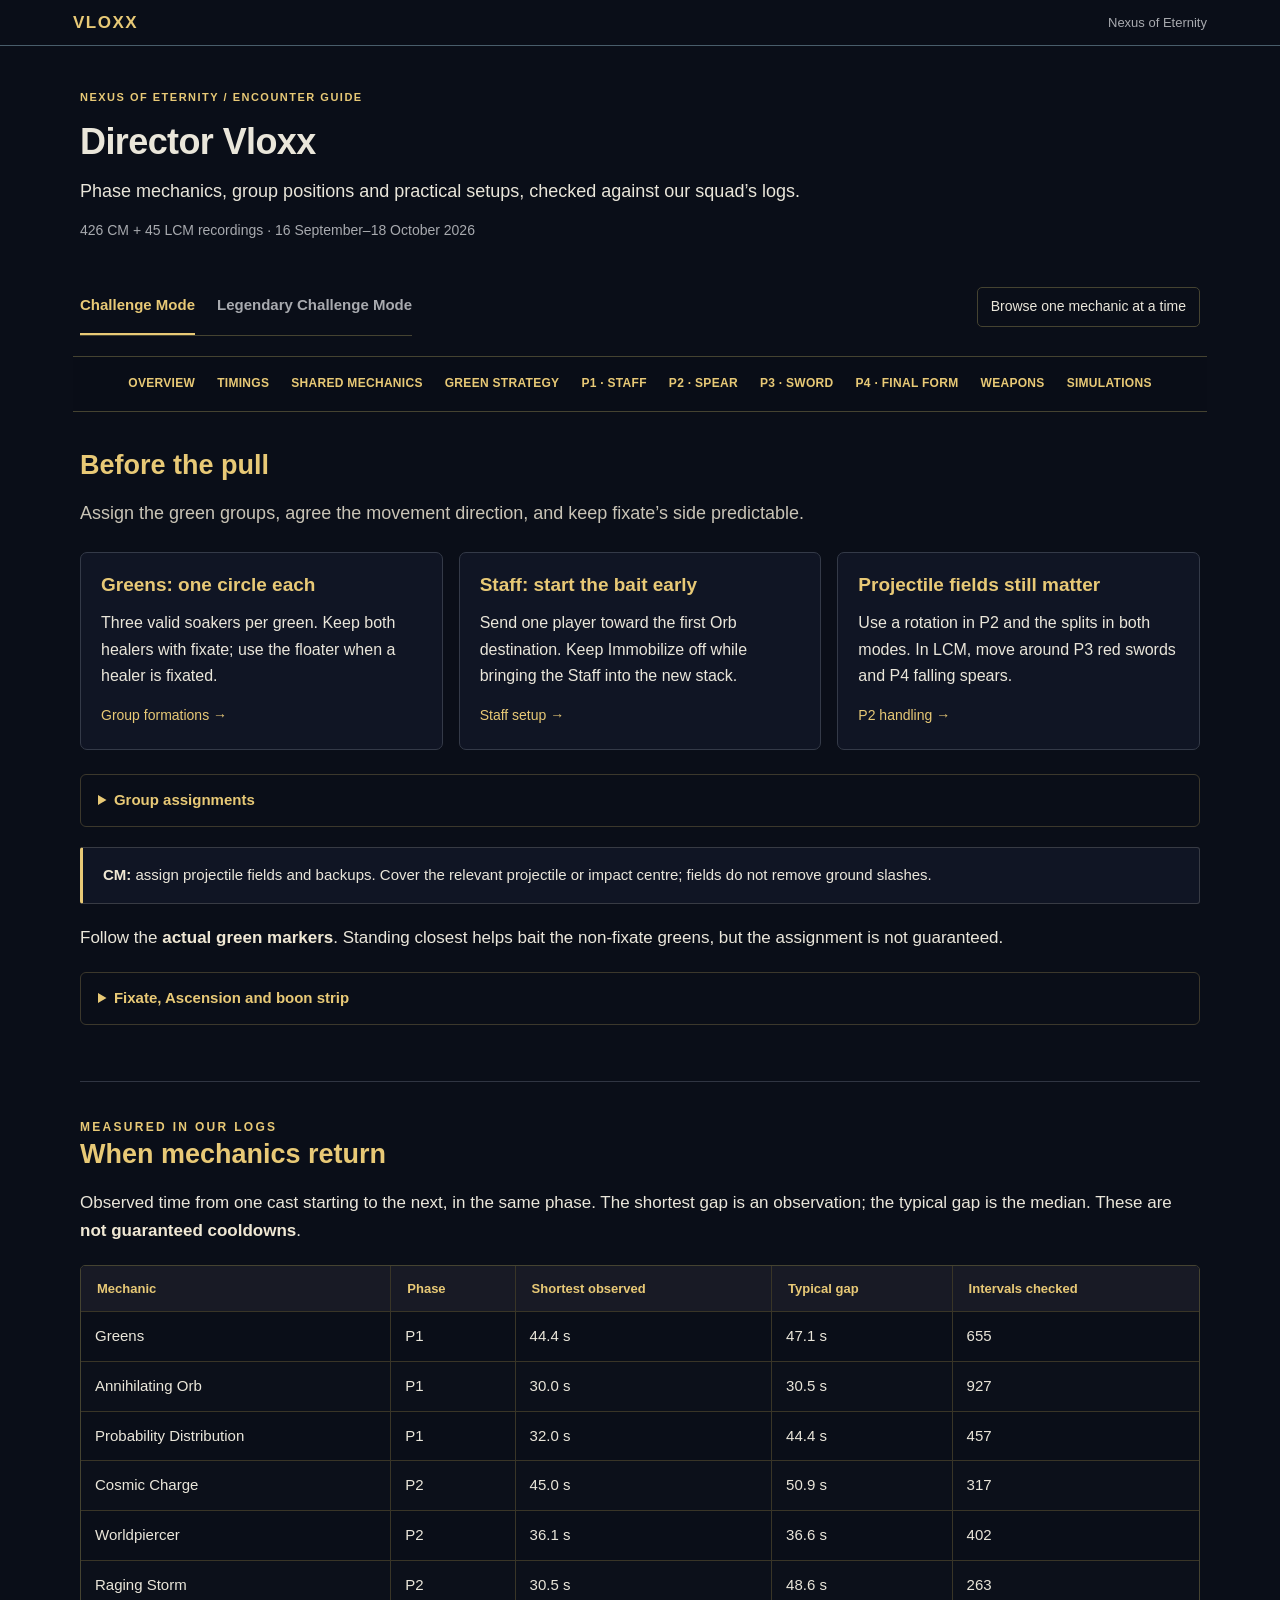
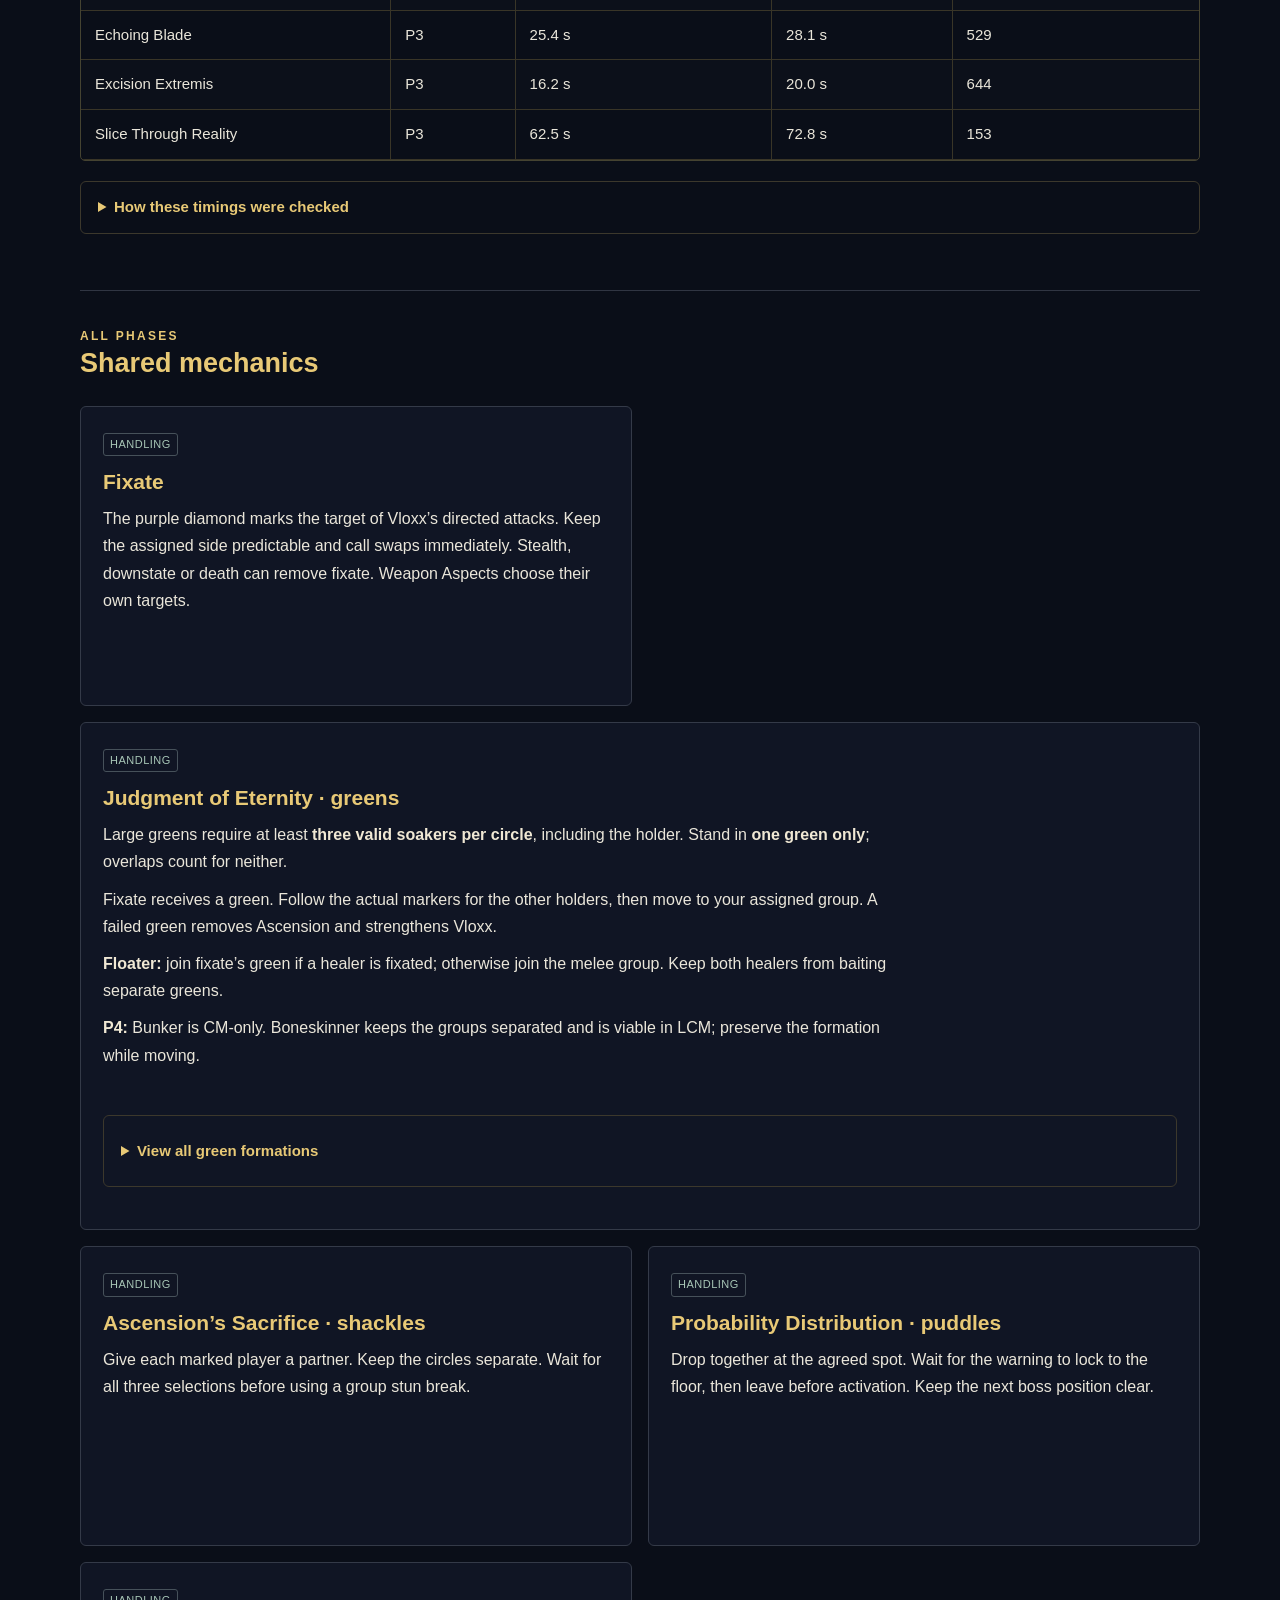
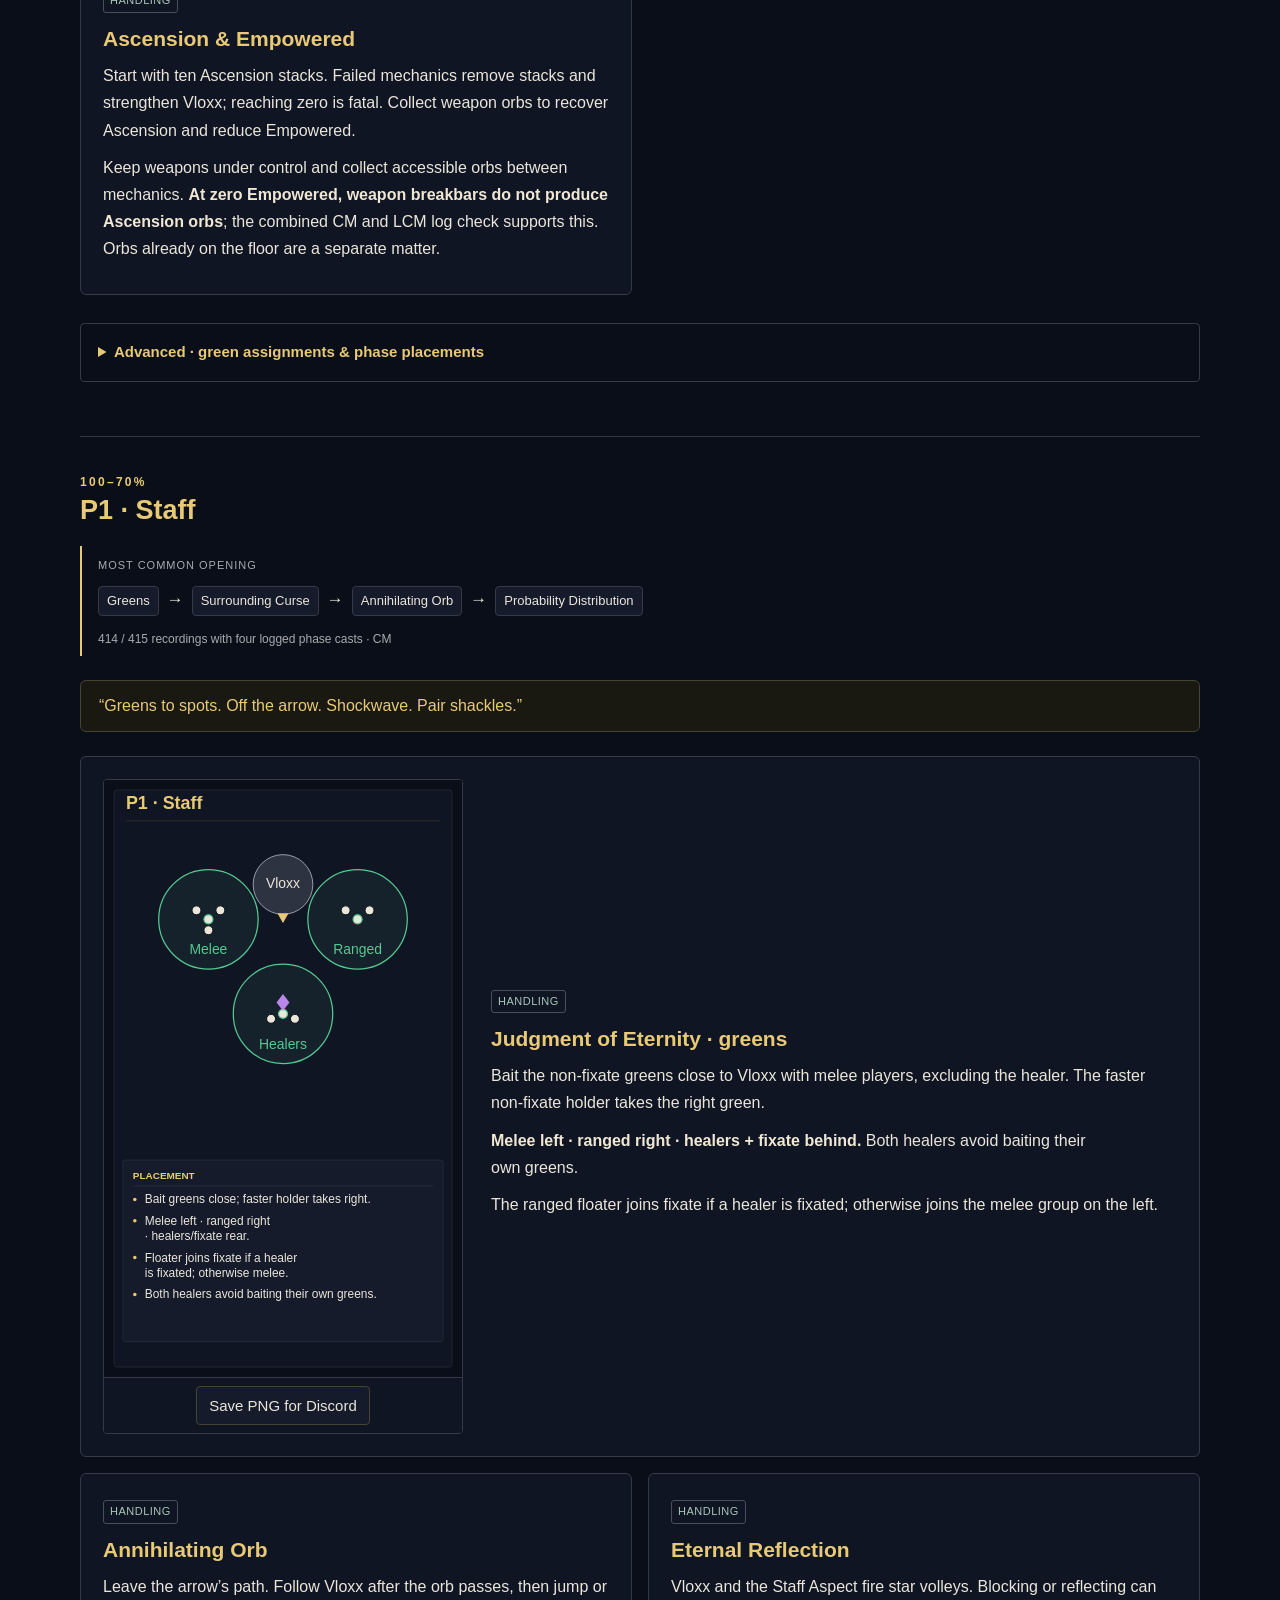
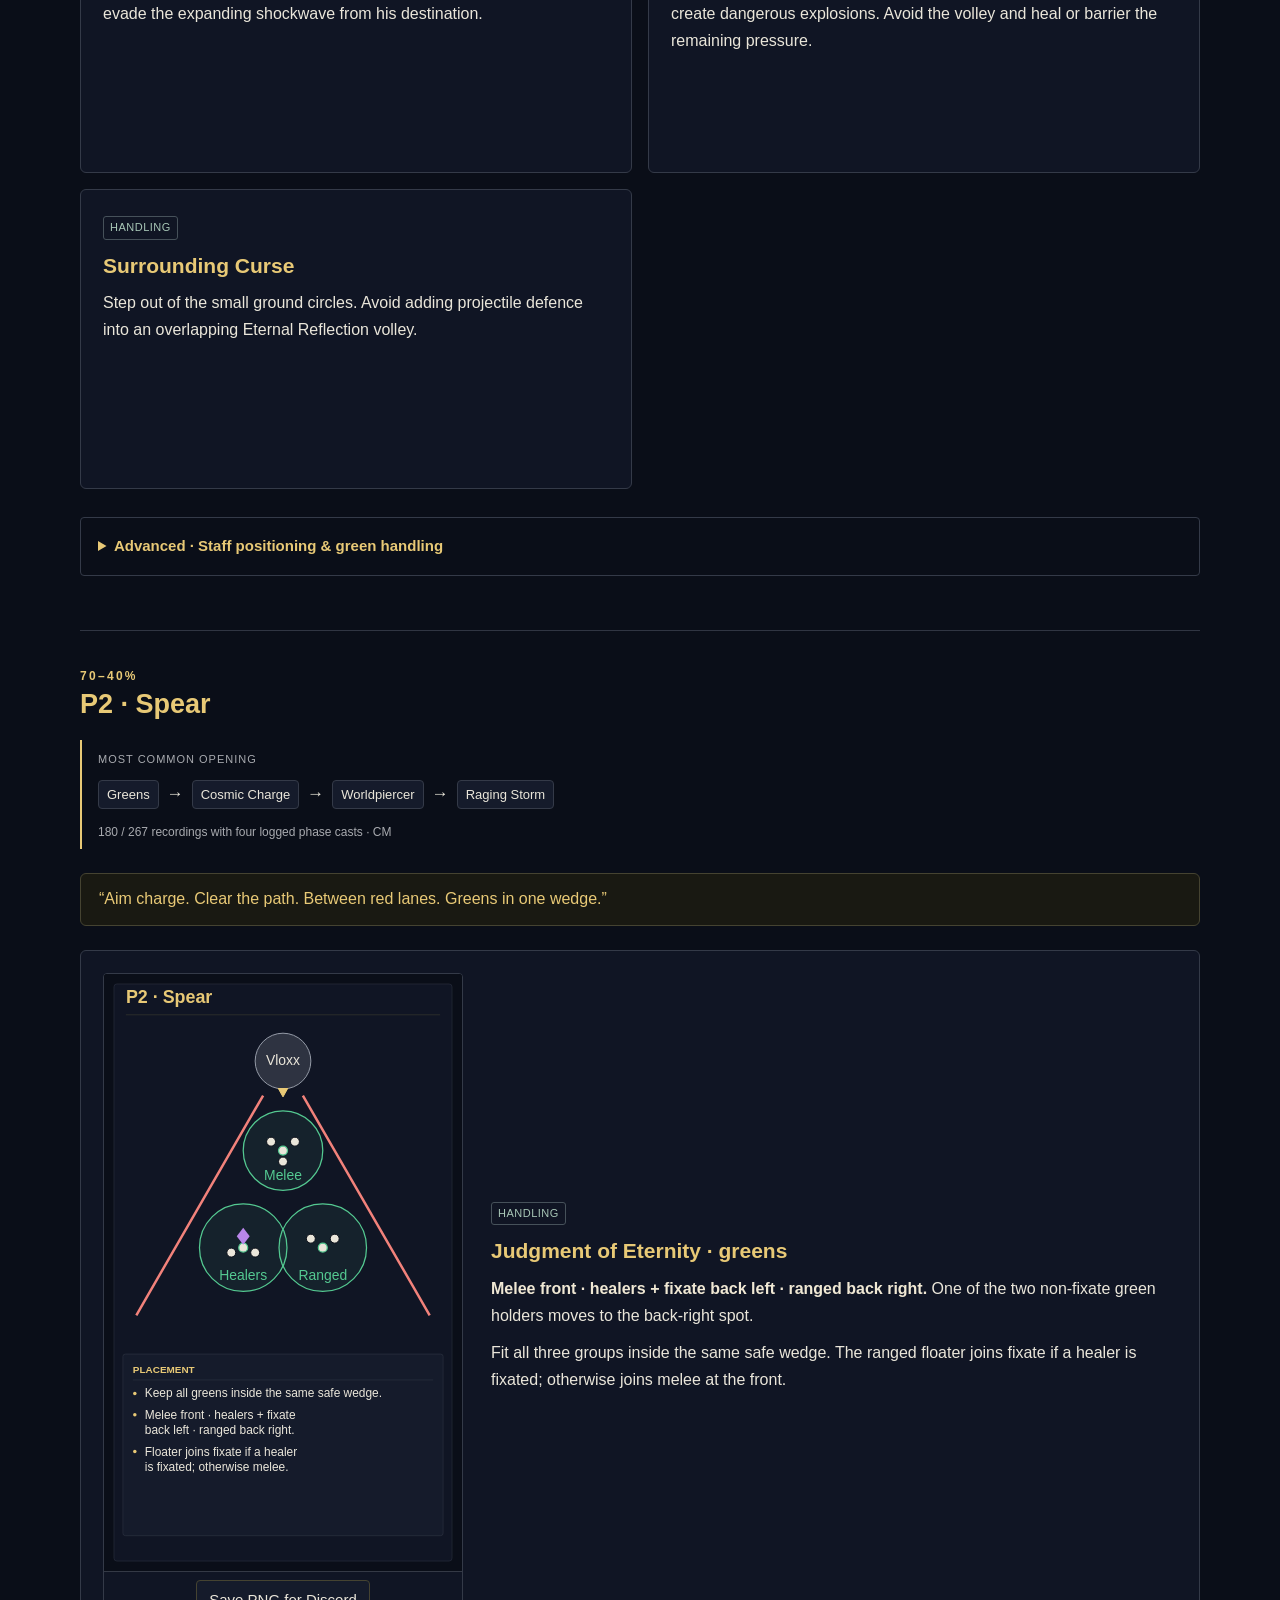
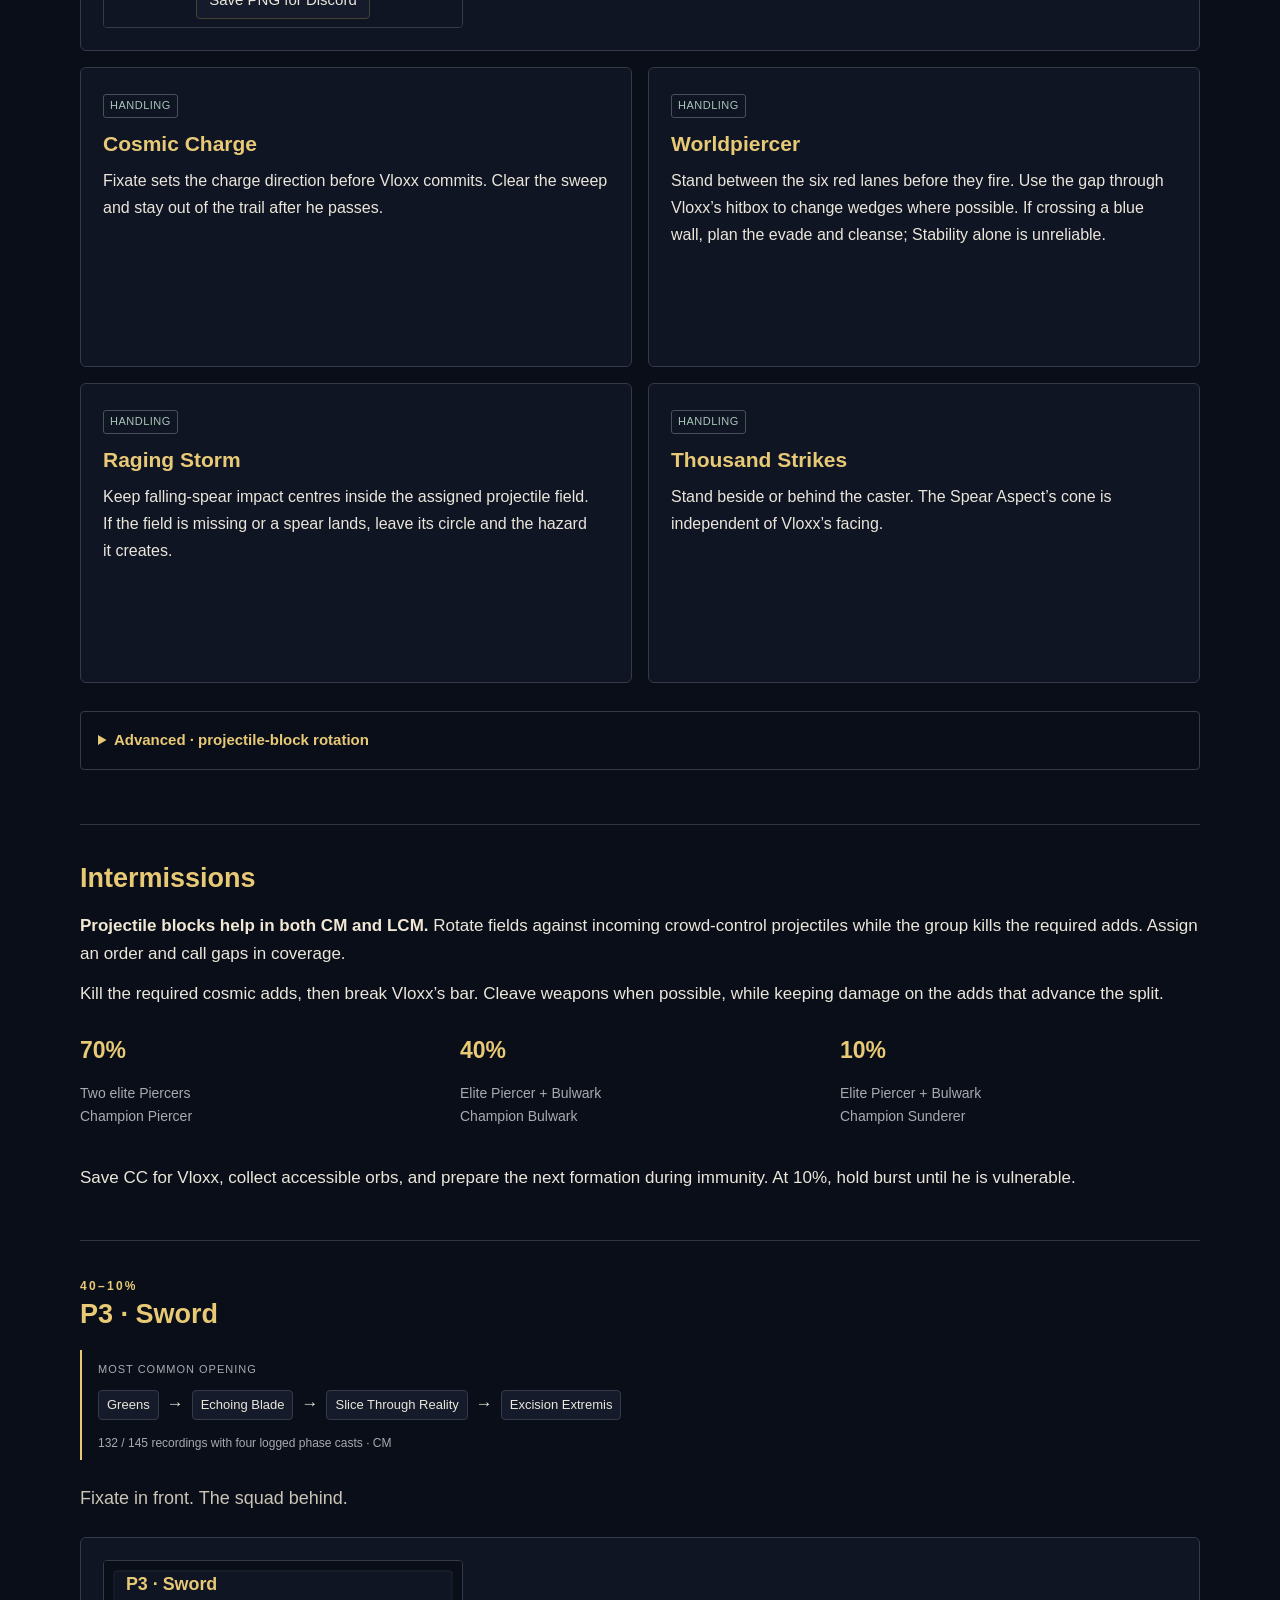
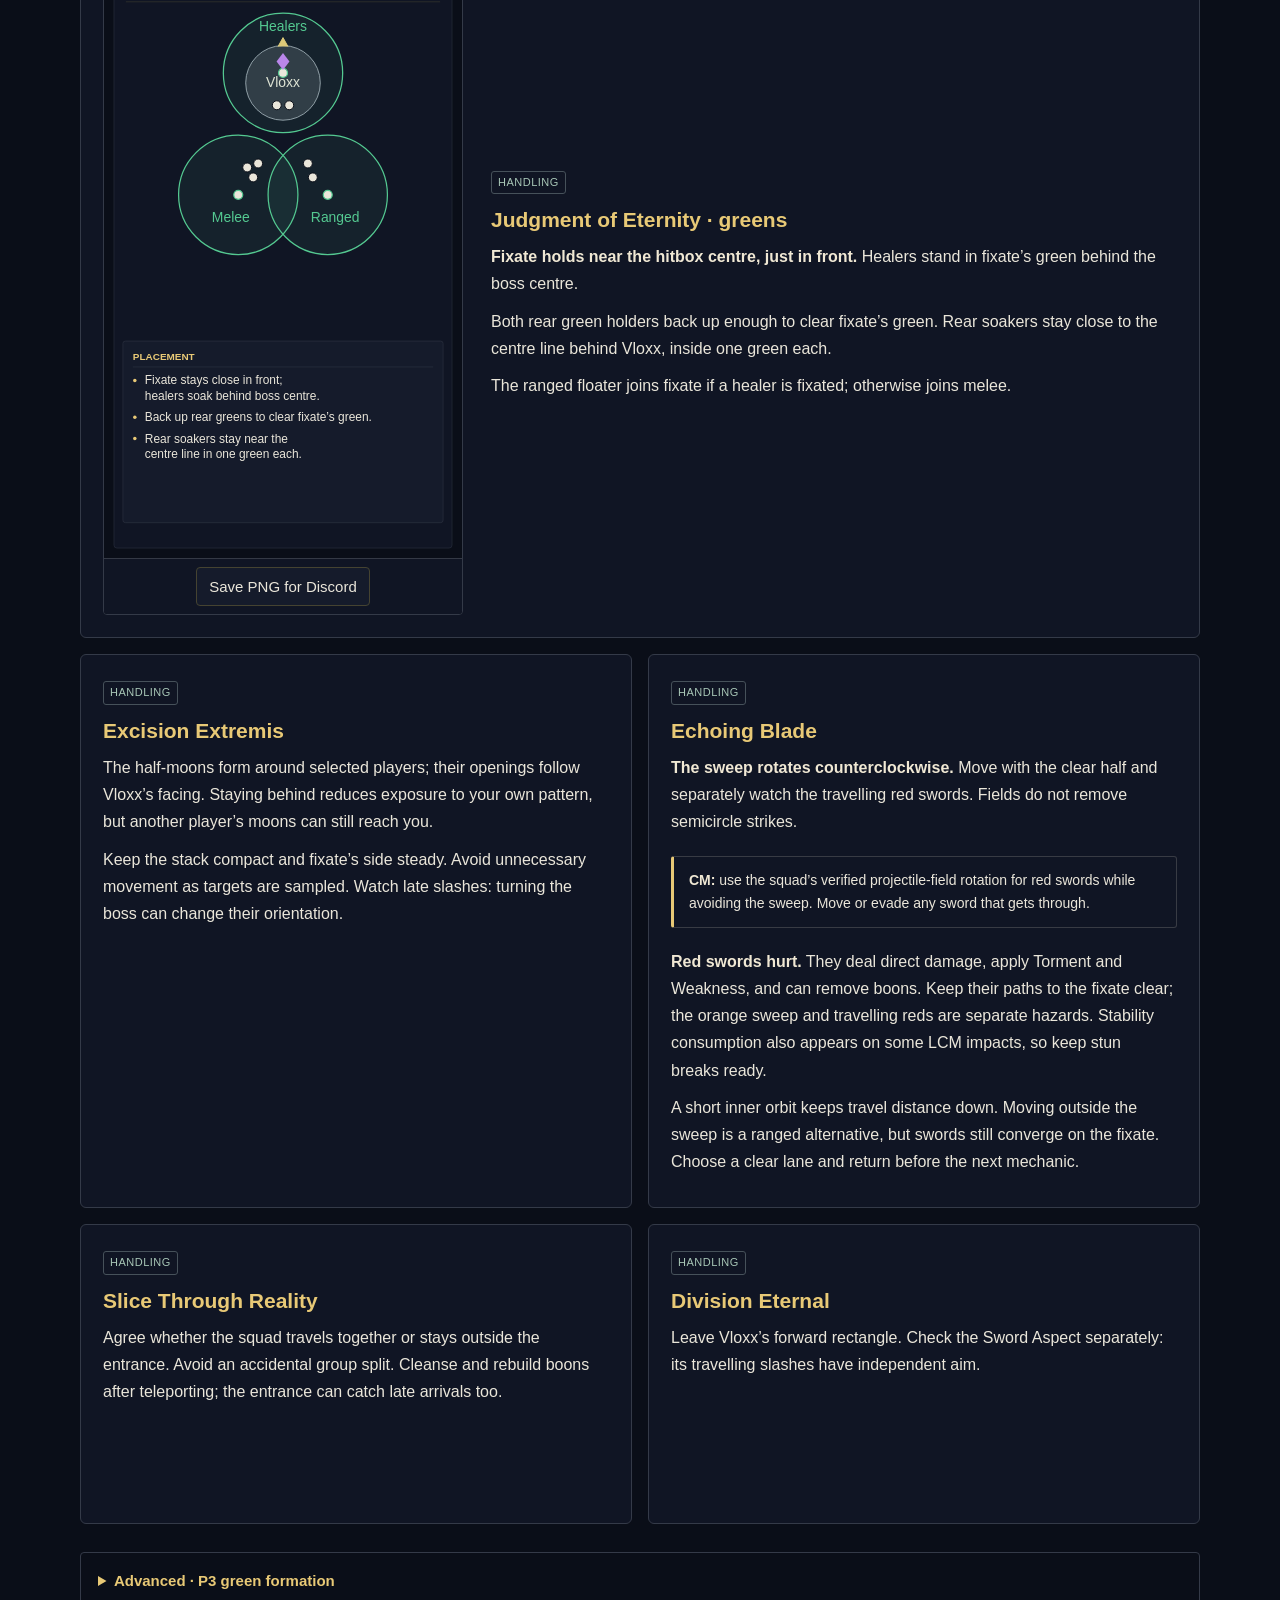
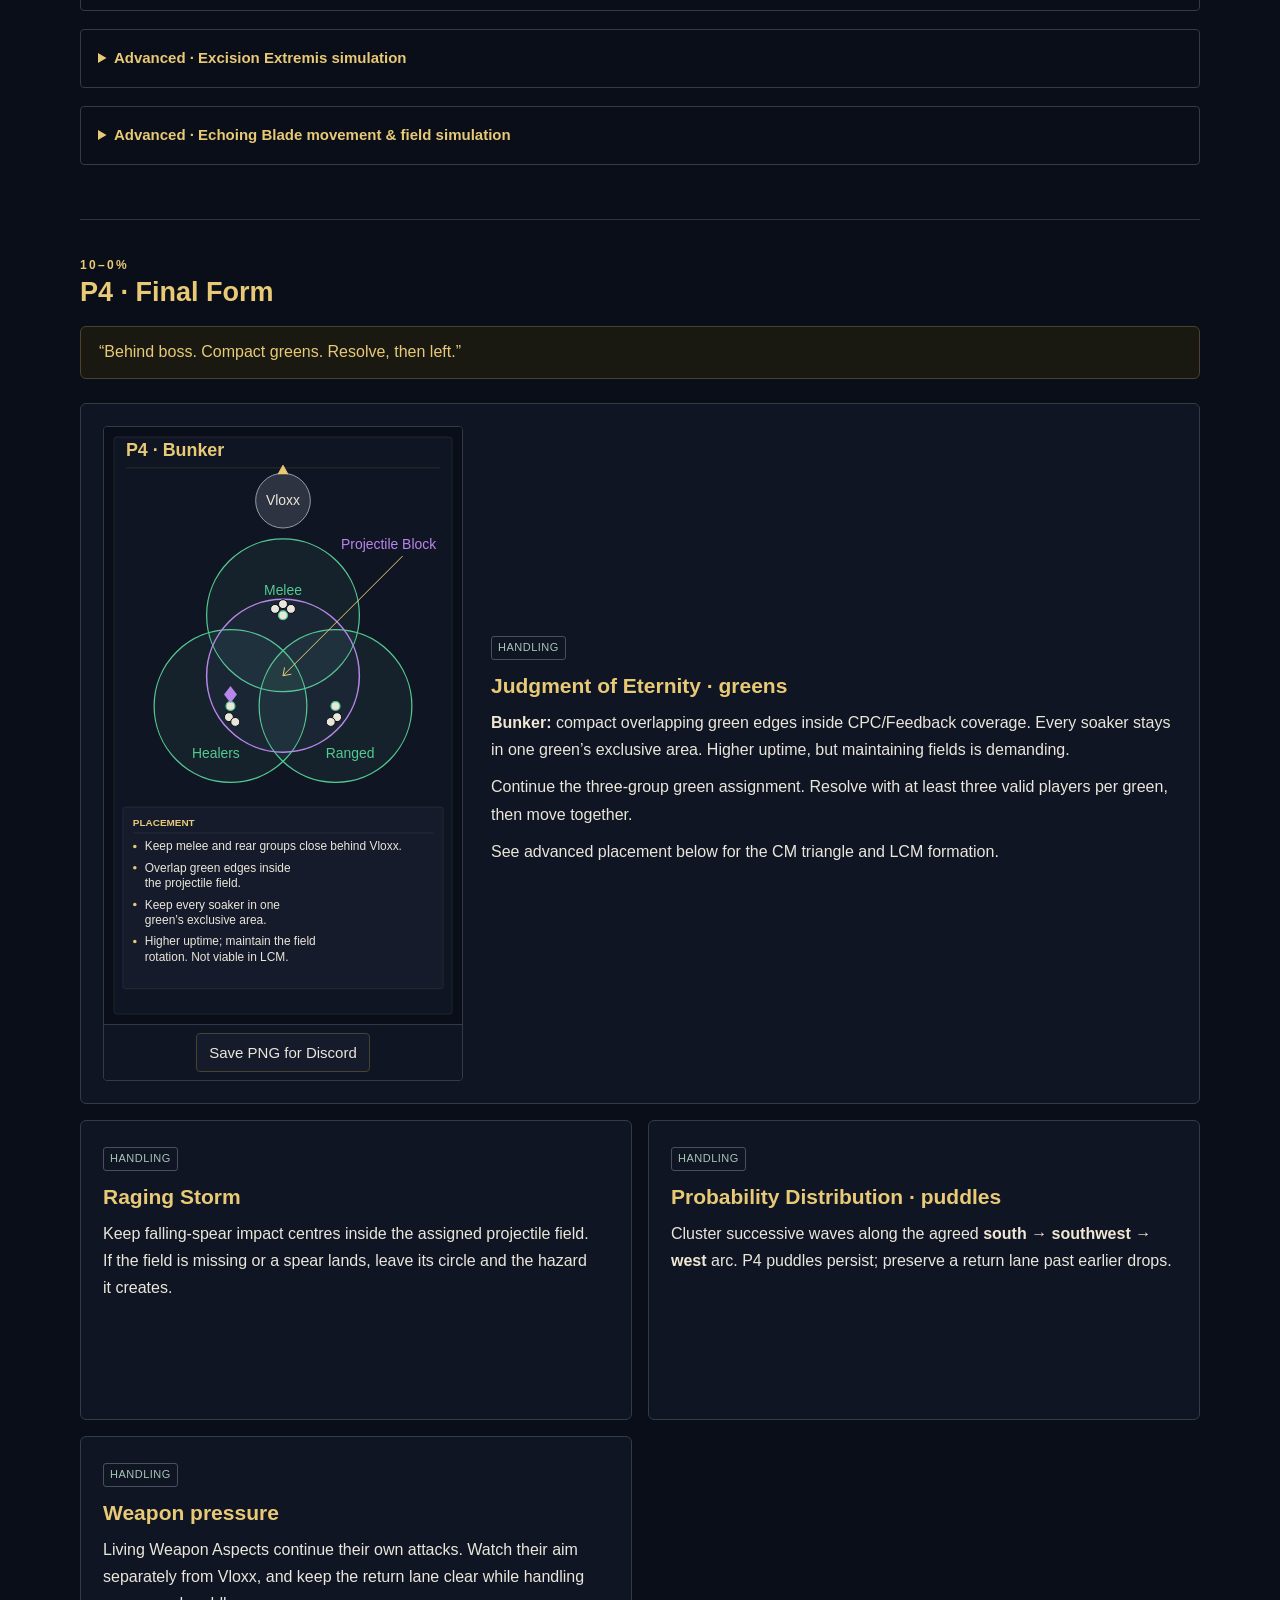
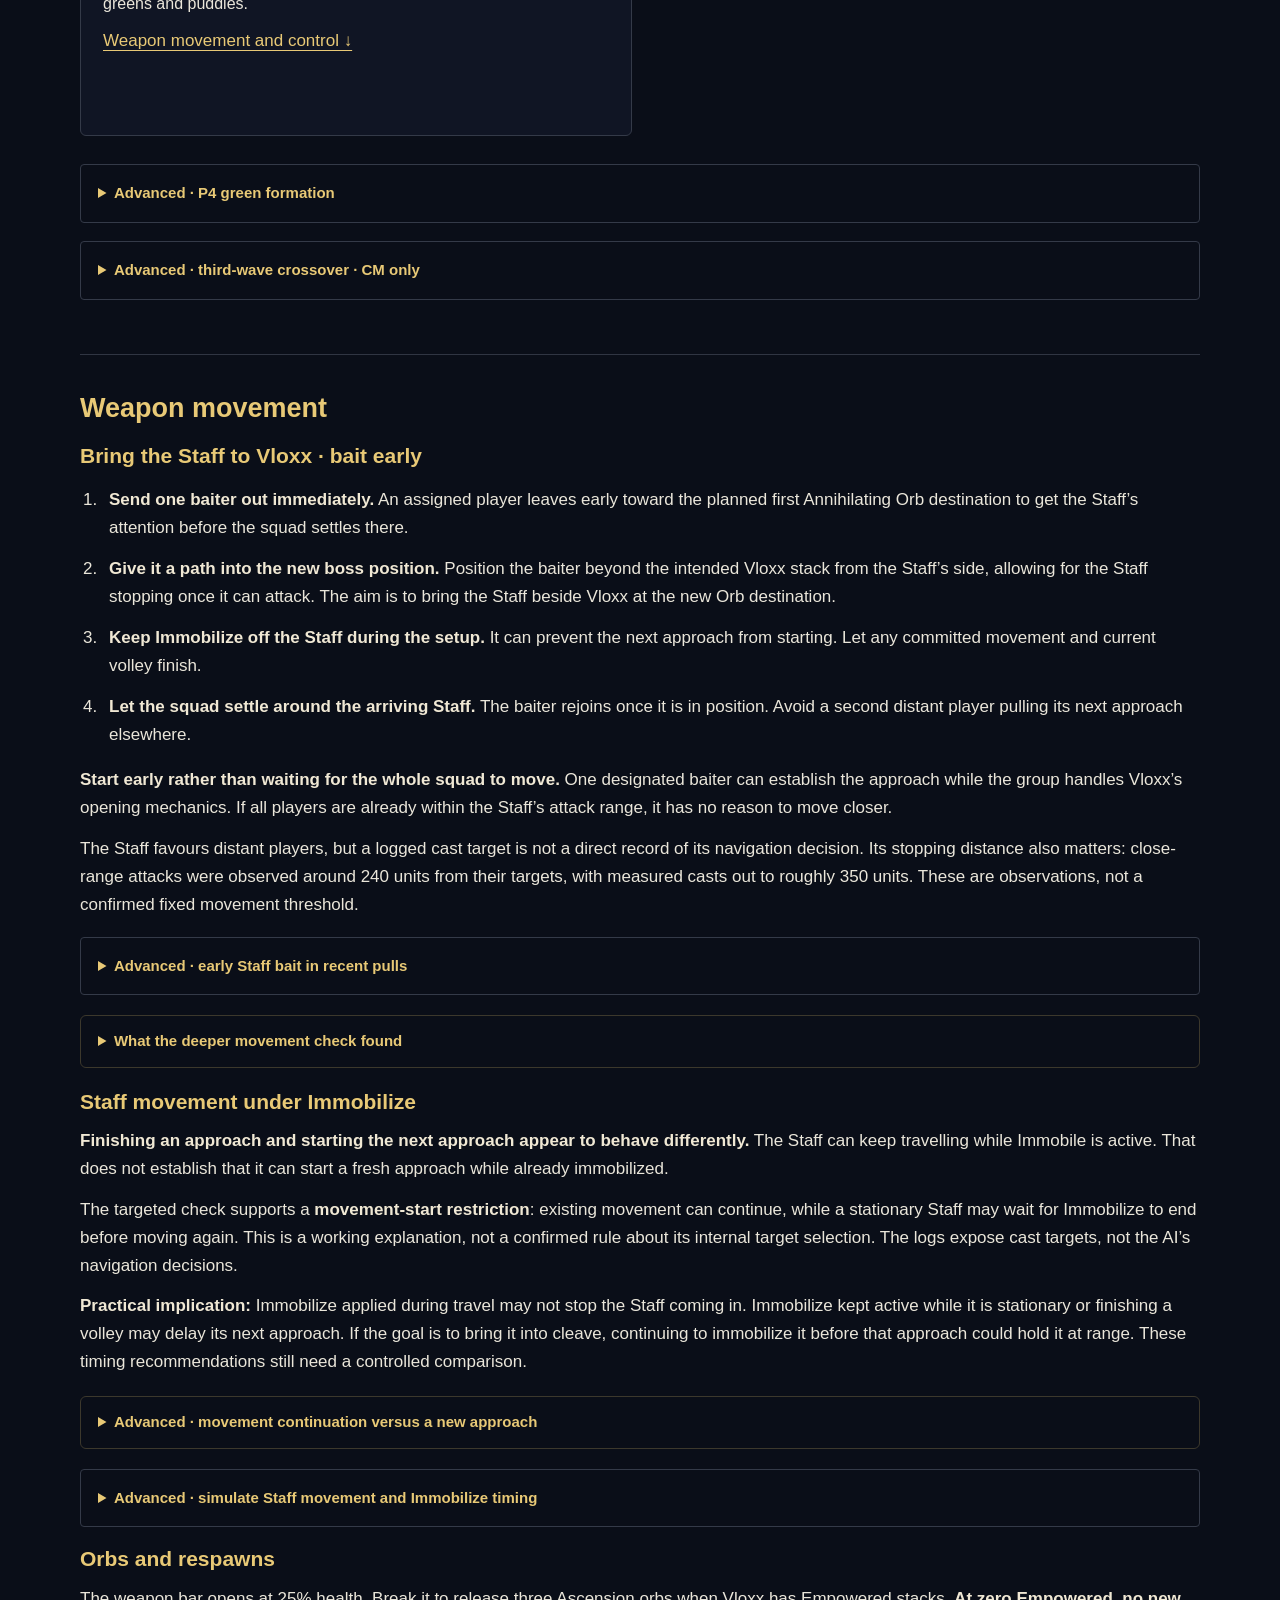
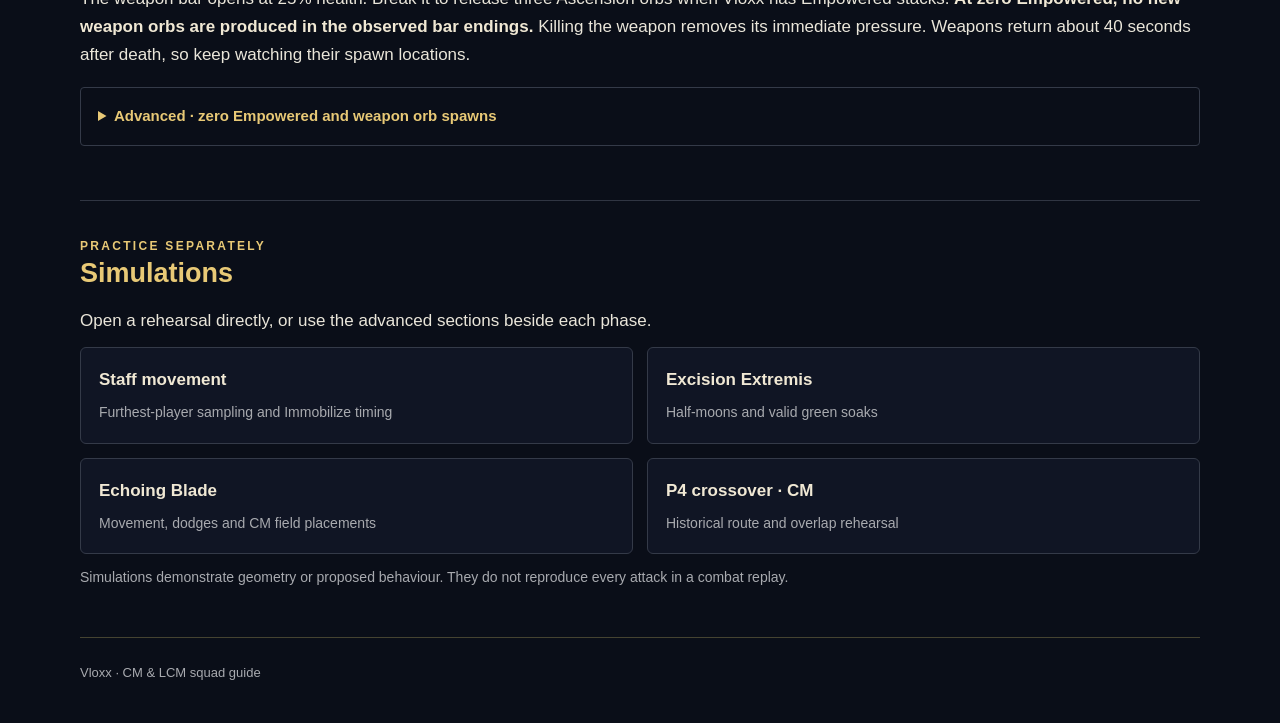
==== commit a57821de: "Simplify guide reading layout and add timings from squad logs Show concise mechanic cards by default" ====
--- a/Vloxx_Guide.html
+++ b/Vloxx_Guide.html
@@ -1,199 +1,218 @@
-<!doctype html><html lang="en"><head><meta charset="utf-8"><meta name="viewport" content="width=device-width,initial-scale=1"><meta name="description" content="Vloxx CM and LCM encounter guide with green placements and sword simulations."><title>Vloxx — CM &amp; LCM Guide</title><style>:root{color-scheme:dark;--bg:#0b0d13;--panel:#111420;--panel2:#171a26;--gold:#e3ba68;--text:#e3dece;--muted:#aaa99f;--line:#49402d;--green:#43cd83;--purple:#b77df0;--red:#f47773;--blue:#83bde8}*{box-sizing:border-box}html{scroll-behavior:smooth;scroll-padding-top:84px}body{margin:0;background:var(--bg);color:var(--text);font:16px/1.75 'Segoe UI',Arial,sans-serif}a{color:var(--gold);text-underline-offset:4px}button,input,select{font:inherit}button,select{background:var(--panel2);color:var(--text);border:1px solid var(--line);border-radius:5px;padding:7px 13px;cursor:pointer}button:hover,button[aria-pressed=true]{background:#423723;border-color:var(--gold);color:#ffe3a9}input[type=range]{accent-color:var(--gold);max-width:100%}:focus-visible{outline:2px solid var(--gold);outline-offset:4px}[hidden]{display:none!important}.top{border-bottom:1px solid var(--line);padding:15px 4vw;display:flex;align-items:center;justify-content:space-between;gap:16px;background:#0c0e15}.brand{font:600 17px Georgia,serif;letter-spacing:3px;color:var(--gold)}.top small{color:var(--muted)}.wrap{max-width:1240px;margin:auto;padding:0 34px}.hero{position:relative;padding:70px 0 48px;overflow:hidden}.hero:after{content:'';position:absolute;z-index:-1;right:-40px;top:20px;width:430px;height:430px;border:1px solid #5c4c2b;border-radius:50%;box-shadow:0 0 0 45px #c19f4520,0 0 0 90px #c19f4508;transform:scaleY(.65) rotate(-30deg)}.eyebrow,.kicker{font-size:12px;text-transform:uppercase;letter-spacing:2.3px;color:var(--gold);font-weight:600}.hero h1{font-family:Georgia,serif;font-size:clamp(40px,6vw,68px);line-height:1.13;font-weight:400;letter-spacing:-1px;margin:17px 0 20px;max-width:900px}.hero h1 span{color:var(--gold)}.hero p{font-size:18px;color:#c2bfb3;max-width:720px}.meta{display:flex;gap:12px;flex-wrap:wrap;margin-top:24px}.pill{font-size:12px;border:1px solid var(--line);border-radius:4px;padding:3px 9px;color:var(--muted)}.pill.good{color:var(--green);border-color:#2d6446}.pill.open{color:#eab06c;border-color:#765332}.tabs{position:sticky;top:0;z-index:10;display:flex;gap:4px;flex-wrap:wrap;padding:12px 0;background:#0b0d13f5;backdrop-filter:blur(10px);border-block:1px solid var(--line)}.tabs a{text-decoration:none;text-transform:uppercase;font-size:12px;font-weight:650;padding:8px 12px;letter-spacing:.5px}.tabs a:hover{background:#30291f;border-radius:4px}.layout{display:grid;grid-template-columns:210px minmax(0,1fr);gap:40px}.side{align-self:start;position:sticky;top:100px;padding:30px 0}.side a{display:block;color:var(--muted);text-decoration:none;padding:6px 0;font-size:14px}.side a:hover{color:var(--gold)}.side strong{display:block;font-size:11px;letter-spacing:2px;color:var(--gold);text-transform:uppercase;margin:14px 0 6px}.content{min-width:0}.content section{padding:42px 0 12px;border-bottom:1px solid #272923}.content section:last-child{border:0}h2,h3{color:var(--gold);line-height:1.3}h2{font-size:28px;margin:0 0 20px;font-weight:550}h3{font-size:21px;margin:30px 0 12px;font-weight:550}h4{font-size:16px;margin:20px 0 8px}p{margin:12px 0}strong{color:#f0e8d4}li{padding-left:3px;margin:5px 0}ul,ol{padding-left:22px}.lead{font-size:18px;color:#c9c4b6}.note{background:var(--panel);border-left:3px solid var(--gold);padding:15px 20px;margin:20px 0;border-radius:0 6px 6px 0}.note.warn{border-color:var(--red)}.note.good{border-color:var(--green)}.note p:first-child{margin-top:0}.note p:last-child{margin-bottom:0}.muted,figcaption{color:var(--muted);font-size:14px}.tablebox{overflow:auto;border:1px solid var(--line);border-radius:8px;margin:20px 0}table{width:100%;border-collapse:collapse;font-size:14px}th,td{text-align:left;padding:12px 16px;border-bottom:1px solid #393527;vertical-align:top}th{color:var(--gold);font-weight:600;background:#181a25}tr:last-child td{border-bottom:0}td+td,th+th{border-left:1px solid #393527}tbody tr:nth-child(even){background:#ffffff02}.call{font-size:17px;color:var(--gold);padding:14px 20px;border:1px solid var(--line);border-radius:6px;background:#19180f;line-height:1.55}.grid2{display:grid;grid-template-columns:1fr 1fr;gap:20px}.phasecards{display:grid;grid-template-columns:repeat(4,1fr);gap:12px;margin:25px 0}.phasecard{padding:18px;background:var(--panel);border-top:2px solid var(--gold)}.phasecard b{display:block;color:var(--gold);font-size:21px}.phasecard span{font-size:13px;color:var(--muted)}figure{margin:22px 0;background:var(--panel);border:1px solid var(--line);border-radius:8px;overflow:hidden}figure img{display:block;width:100%;height:auto}figcaption{padding:12px 18px;line-height:1.55}svg{display:block;width:100%;height:auto}svg text{font-family:'Segoe UI',Arial,sans-serif;fill:var(--text)}details{border:1px solid #3c382c;border-radius:6px;padding:13px 17px;margin:18px 0;background:#11131b}summary{cursor:pointer;color:var(--gold);font-weight:550}details img{max-width:100%;margin-top:15px}.sim{border:1px solid var(--line);background:var(--panel);border-radius:8px;overflow:hidden;margin:20px 0}.simhead{padding:14px 18px;display:flex;align-items:center;gap:12px;justify-content:space-between;flex-wrap:wrap;border-bottom:1px solid var(--line)}.simhead strong{color:var(--gold)}.controls{display:flex;align-items:center;gap:10px;flex-wrap:wrap;padding:15px 18px}.sim iframe{display:block;width:100%;border:0;height:1080px;background:var(--panel)}.status{padding:12px 18px;color:var(--gold);background:#191b25;font-size:14px;min-height:50px}.simnote{padding:0 18px 12px;color:var(--muted);font-size:13px}.arena{max-width:740px;margin:auto}.shot{max-height:400px;object-fit:contain;background:#070910}.checks{padding-left:0;list-style:none}.checks li{padding:10px 0;border-bottom:1px solid #2e302b}.checks li:before{content:'◇';color:var(--gold);margin-right:12px}.foot{padding:40px 0;color:var(--muted);font-size:13px}.download{display:inline-block;margin:6px 12px 6px 0}.evidence td:first-child{white-space:nowrap}.widefigure{background:#111420}#green-map{max-width:650px;margin:auto}#echo-map{max-width:650px;margin:auto}.badge{font-size:11px;text-transform:uppercase;color:var(--green);letter-spacing:1px;margin-left:8px}.badge.open{color:#eab06c}.mechanic{padding-bottom:8px}.inline-tools{display:flex;gap:8px;flex-wrap:wrap}.printonly{display:none}@media(max-width:1000px){.layout{grid-template-columns:1fr}.side{display:none}.content{max-width:920px}.wrap{padding:0 24px}.hero{padding-top:44px}}@media(max-width:600px){body{font-size:15px}.wrap{padding:0 17px}.hero{padding:30px 0}.hero p{font-size:16px}.hero:after{opacity:.35}.top{padding:12px 17px}.top small{display:none}.tabs{gap:0;position:relative}.tabs a{padding:7px 9px;font-size:11px}.phasecards{grid-template-columns:1fr 1fr}.grid2{grid-template-columns:1fr}h2{font-size:25px}h3{font-size:20px}.content section{padding-top:30px}th,td{padding:10px}.sim iframe{height:1500px}.controls{gap:8px}.controls label{display:flex;gap:8px;align-items:center;flex-wrap:wrap}.controls select{max-width:100%}.simnote{font-size:13px}.hero h1{font-size:42px}.simhead{padding:12px}.status{font-size:13px}}@media print{body{background:white;color:#222;font-size:10pt}h1,h2,h3,strong,a{color:#222!important}.top,.tabs,.side,.controls,.sim iframe,.download{display:none}.wrap{max-width:none;padding:0}.layout{display:block}.hero{padding:15px 0}.hero:after{display:none}.hero p,.muted,figcaption{color:#444}.content section{break-inside:auto;padding-top:20px}.note,.phasecard,figure,.sim,details{background:#fafafa;color:#222;border-color:#aaa}.sim svg{max-height:350px}.printonly{display:block}.tablebox{overflow:visible}.hero h1{font-size:30pt}svg text{fill:#222}details{display:block}details>*{display:block}figure{break-inside:avoid}.foot{color:#444}}
-/* Reading-focused revision. */
-body[data-mode=CM] .mode-lcm,body[data-mode=LCM] .mode-cm{display:none!important}
-.wrap{max-width:1060px}.content{max-width:880px;margin:auto}.hero{padding:44px 0 28px;max-width:880px;margin:auto}.hero:after{display:none}.hero h1{font-size:52px;margin:12px 0}.hero p{font-size:18px;max-width:620px;margin:12px 0;color:var(--muted)}.brand{text-decoration:none}.top-sub{font-size:13px;color:var(--muted)}.mode-bar{max-width:880px;margin:0 auto 20px}.mode-tabs{display:flex;border-bottom:1px solid var(--line);gap:22px}.mode-tabs button{border:0;border-radius:0;padding:15px 0;background:transparent;color:var(--muted);border-bottom:2px solid transparent;font-weight:550}.mode-tabs button span{font-size:11px;margin-left:8px;color:var(--muted)}.mode-tabs button[aria-selected=true]{color:var(--gold);border-bottom-color:var(--gold)}.mode-bar p{font-size:14px;color:var(--muted);margin:12px 0}.tabs{justify-content:center}.tabs a{font-size:11px;padding:9px}.content section{padding:38px 0 20px}h2{font-size:29px}h3{font-size:20px}.role-grid{display:grid;grid-template-columns:repeat(4,1fr);gap:20px;margin:22px 0 28px}.role-grid h3{font-size:17px;margin:0 0 10px}.role-grid p{font-size:14px;margin:0;color:var(--muted)}.role-grid>div{border-top:1px solid var(--line);padding-top:14px}.phase-picker{display:flex;gap:8px;flex-wrap:wrap;margin:22px 0 12px}.phase-picker button{font-size:14px;padding:8px 13px}.placement{max-width:650px;margin:16px auto 18px;background:#10131d}.placement img{width:100%;height:auto}.placement figcaption{border-top:1px solid #34352c}.diagram-actions{display:flex;align-items:center;gap:15px;flex-wrap:wrap;margin:15px 0 22px}.diagram-actions button{font-size:13px}.diagram-actions span{font-size:13px}.mechanics-list article{padding:14px 0;border-bottom:1px solid #24272b}.mechanics-list article:last-child{border:0}.mechanics-list h3{margin:0 0 7px;font-size:18px}.mechanics-list p{margin:0}.split-grid{display:grid;grid-template-columns:repeat(3,1fr);gap:20px;margin:24px 0}.split-grid strong{color:var(--gold);font-size:23px}.split-grid p{font-size:14px;color:var(--muted)}.steps li{margin:13px 0;padding-left:7px}.call{font-size:16px;padding:13px 18px;background:#191912}.note{font-size:15px}.subtle-link{font-size:14px}.simulation-disclosure iframe{width:100%;height:1050px;border:0;background:var(--bg);display:block;margin-top:15px}.simulation-disclosure{padding:15px 18px}.timeline{display:flex;align-items:center;gap:12px;padding:12px 18px}.timeline input{flex:1;min-width:60px}.timeline output{font-variant-numeric:tabular-nums;white-space:nowrap}.echo-sim{max-width:740px;margin:25px auto}.echo-sim .controls{padding-bottom:4px}.echo-sim .status{background:transparent;border-top:1px solid #34352c}.echo-sim .simnote{padding-top:0}.foot{max-width:880px;margin:auto;border-top:1px solid var(--line);padding-top:24px}details{margin:20px 0;background:transparent}details p{font-size:15px}summary{font-size:15px}.mode-tabs button:focus-visible{outline:2px solid var(--gold);outline-offset:4px}@media(max-width:760px){.role-grid{grid-template-columns:repeat(2,1fr)}.hero{padding-top:30px}.hero h1{font-size:43px}.mode-tabs{gap:18px}.mode-tabs button{font-size:14px;text-align:left}.mode-tabs button span{display:none}.split-grid{gap:10px}.split-grid p{font-size:13px}.tabs{position:relative;justify-content:flex-start}.tabs a{padding:7px;font-size:11px}}@media(max-width:420px){.hero h1{font-size:36px}.hero p{font-size:16px}.phase-picker{gap:6px}.phase-picker button{font-size:12px;padding:7px 10px}.mode-tabs button{font-size:13px}.role-grid{gap:16px}.timeline{padding:10px}.timeline label{font-size:13px}.controls select{max-width:200px}.content section{padding-top:28px}.diagram-actions span{max-width:270px}.split-grid{grid-template-columns:1fr}.split-grid>div{display:flex;gap:24px;align-items:baseline}.split-grid p{margin:4px 0}}
-/* Echoing squad rehearsal */
-.field-editor{padding:8px 18px}.field-editor p,.echo-settings p{font-size:13px;color:var(--muted)}.field-editor .tablebox{margin:10px 0}.field-editor th,.field-editor td{padding:8px}.field-editor input{width:78px;background:#0b0d13;color:var(--text);border:1px solid var(--line);padding:6px;border-radius:4px}.field-editor select{max-width:160px;font-size:13px}.echo-settings{margin:15px 18px;padding:10px}.echo-settings input{width:75px;background:#0b0d13;color:var(--text);padding:5px;border:1px solid var(--line)}.echo-settings label{font-size:13px}.echo-plan{display:grid;grid-template-columns:1fr 1fr;gap:24px;padding:18px}.echo-plan strong{color:var(--gold)}.echo-plan p{font-size:13px;margin:7px 0}.echo-sim{max-width:880px}#echo-map{max-width:760px}.echo-plan b{color:var(--text)}@media(max-width:600px){.echo-plan{grid-template-columns:1fr;gap:10px}.field-editor{padding:6px 10px}.field-editor input{width:65px}.field-editor .controls{padding:8px 0}.echo-sim .controls label{font-size:13px}}
-/* Phase-by-phase mechanic reading layout. */
-.wrap{max-width:1240px}.content,.hero,.mode-bar,.foot{max-width:1120px}.hero p{max-width:700px}.mechanic-browser{display:grid;grid-template-columns:185px minmax(0,1fr);gap:24px;margin:24px 0 28px;align-items:start}.mechanic-menu{display:flex;flex-direction:column;gap:5px;border-left:1px solid var(--line);padding-left:12px}.mechanic-menu button{text-align:left;border:0;background:transparent;color:var(--muted);padding:11px 12px;font-size:14px;line-height:1.5;border-radius:3px}.mechanic-menu button[aria-selected=true]{background:#27251e;color:var(--gold);box-shadow:inset 2px 0 var(--gold)}.mechanic-menu button:hover{background:#1e202b;color:var(--text)}.mechanic-panels{min-width:0}.mechanic-panel{display:grid;grid-template-columns:minmax(0,1fr) minmax(0,1.05fr);gap:26px;align-items:start;min-height:300px}.mechanic-placeholder{margin:0;min-height:280px;aspect-ratio:1.12;background:linear-gradient(135deg,#161b29,#10131d);border:1px dashed #484438;display:grid;place-items:center;text-align:center;border-radius:5px;padding:25px}.mechanic-placeholder span{display:block;font-size:40px;color:#7c6943;line-height:1.2}.mechanic-placeholder strong{display:block;font:22px/1.35 Georgia,serif;color:#b6aa8e;margin:16px 0 10px}.mechanic-placeholder small{color:#777b86;font-size:12px;letter-spacing:1px;text-transform:uppercase}.mechanic-description h3{margin:0 0 15px}.mechanic-description p{font-size:15px;line-height:1.75}.mechanic-description .note{font-size:14px;padding:12px 15px}.advanced-section{margin:15px 0;border-color:#363a44}.advanced-section>summary{font-size:14px;padding:3px 0}.advanced-body{padding-top:10px}.advanced-body>h3:first-child{margin-top:12px}.advanced-body .simulation-disclosure{margin:12px 0}.advanced-body #greens>h2{font-size:23px}.advanced-body .echo-sim{max-width:880px}.advanced-body .role-grid{margin-top:12px}@media(max-width:1000px){.mechanic-browser{grid-template-columns:155px minmax(0,1fr);gap:18px}.mechanic-panel{gap:18px}.mechanic-placeholder{min-height:230px}.mechanic-placeholder strong{font-size:20px}.mechanic-description p{font-size:14px}}@media(max-width:760px){.mechanic-browser{display:block}.mechanic-menu{flex-direction:row;overflow:auto;border-left:0;border-bottom:1px solid var(--line);padding:0 0 12px;margin-bottom:20px}.mechanic-menu button{flex:0 0 auto;max-width:190px;padding:9px 12px}.mechanic-panel{grid-template-columns:1fr 1.15fr;gap:18px}.mechanic-placeholder{min-height:210px;aspect-ratio:auto;padding:18px}.mechanic-placeholder strong{font-size:19px}}@media(max-width:520px){.mechanic-panel{grid-template-columns:1fr}.mechanic-placeholder{min-height:170px;aspect-ratio:1.8}.mechanic-placeholder strong{font-size:20px;margin:8px 0}.mechanic-placeholder span{font-size:26px}.mechanic-description p{font-size:15px}}@media print{.mechanic-browser,.mechanic-panel{display:block}.mechanic-panel[hidden]{display:block!important}.mechanic-menu,.mechanic-placeholder{display:none}.mechanic-description{margin:20px 0}.advanced-section{break-inside:auto}}
-#weapon-movement-rehearsal .controls input[type=number]{width:70px;background:#0b0d13;color:var(--text);border:1px solid var(--line);padding:5px}.weapon-events{margin:12px 20px 20px 40px;font-size:13px;color:var(--muted)}#weapon-movement-rehearsal .controls label{font-size:13px;display:flex;align-items:center;gap:8px}#weapon-map{max-width:780px;margin:auto}
-/* Ley Keep reference: navy #0a0e18, warm gold #e8c976, compact sans-serif headings. */
-:root{--bg:#0a0e18;--panel:#101524;--panel2:#151b2b;--gold:#e8c976;--text:#eae6da;--muted:#a8aaaf;--line:#454331}body{font-family:'IBM Plex Sans','Segoe UI',Arial,sans-serif;font-size:17px;background-color:var(--bg);background-image:linear-gradient(#a5b8d503 1px,transparent 1px),linear-gradient(90deg,#a5b8d503 1px,transparent 1px);background-size:44px 44px}.hero{padding:30px 0 22px}.hero h1{font-family:'IBM Plex Sans','Segoe UI',Arial,sans-serif;font-size:32px;font-weight:600;letter-spacing:-.5px;line-height:1.3;color:var(--text);margin:9px 0}.hero .eyebrow{font-size:11px;letter-spacing:1.5px}.brand{font-family:'IBM Plex Sans','Segoe UI',Arial,sans-serif;letter-spacing:1.5px;font-weight:650}.top{background:#090d16;border-bottom-color:#495d6a}.content h2{font-size:26px;font-weight:600}.content h3{font-size:21px;font-weight:600}.tabs{background:#0a0e18f5}.tabs a{font-size:12px;font-weight:650}.tabs a:hover{background:#27271f}.content section{padding-top:34px}.mechanic-menu{border-color:#454331}.mechanic-menu button[aria-selected=true]{background:#25251f}.mechanic-description p{font-size:16px}.note{background:#101524;border:1px solid #383b44;border-left:3px solid var(--gold);border-radius:3px}.advanced-section{border-color:#393c43;border-radius:4px}.phase-strategy{margin:0;background:#4d4d4d;border:1px solid #3d4149;border-radius:4px;overflow:hidden}.phase-strategy img{display:block;width:100%;height:auto}.phase-strategy figcaption{font-size:12px;background:#101524;border-top:1px solid #343945;padding:9px 12px}.advanced-strategy{max-width:500px;margin:18px auto}.green-overview-panel{grid-template-columns:1fr!important}.strategy-overview{margin:0;overflow:hidden;background:#4d4d4d;border:1px solid #41444b;border-radius:4px;scroll-margin-top:100px}.strategy-overview img{width:100%;height:auto;display:block}.strategy-overview figcaption{display:flex;align-items:center;justify-content:space-between;gap:12px;background:#101524;border-top:1px solid #343945}.strategy-overview button{font-size:12px;padding:5px 10px}.green-overview-panel .mechanic-description{max-width:800px}.green-overview-panel .mechanic-description p{display:block}.placement{max-width:520px}.phase-picker{margin-top:16px}#strategy-lightbox{width:96vw;max-width:none;height:92vh;max-height:none;background:#101524;color:var(--text);border:1px solid #5b5442;border-radius:5px;padding:0}#strategy-lightbox::backdrop{background:#000b}#strategy-lightbox form{display:flex;align-items:center;justify-content:space-between;padding:12px 18px;border-bottom:1px solid #484331;margin:0}.strategy-zoom{overflow:auto;height:calc(100% - 72px)}.strategy-zoom img{display:block;width:2801px;max-width:none;height:auto}@media(max-width:600px){body{font-size:15px}.hero h1{font-size:28px}.content h2{font-size:24px}.mechanic-description p{font-size:15px}.strategy-overview figcaption{align-items:flex-start;flex-direction:column}.hero{padding-top:22px}.phase-strategy{max-width:520px;margin:auto}}
-
-/* Styled vector green formations. */
-.phase-strategy,.strategy-overview{background:#0a0e18;border-color:#343a48}.strategy-zoom img{width:3600px}.phase-strategy img{background:#0a0e18}
-/* Readable at normal webpage zoom: diagram labels stay large; prose stays HTML. */
-.green-overview-heading{display:flex;align-items:center;justify-content:space-between;gap:16px;padding:16px 18px;border-bottom:1px solid var(--line)}.green-overview-heading h3{margin:0;font-size:20px}.green-overview-grid{display:grid;grid-template-columns:repeat(2,minmax(0,1fr));gap:24px;padding:18px}.green-overview-card{margin:0;background:#101524;border:1px solid #343a48;border-radius:4px;overflow:hidden}.green-overview-card img{width:100%;height:auto}.green-overview-card figcaption{display:block;padding:16px 18px;font-size:16px;line-height:1.65}.green-overview-card h4{font-size:20px;color:var(--gold);margin:0 0 4px}.green-mode-tag{font-size:14px;color:var(--muted);margin:0 0 12px}.green-overview-card ul{margin:0;padding-left:20px}.green-overview-card li{margin:8px 0}.green-diagram-key{padding:0 18px 16px;font-size:16px;color:var(--text)}.green-diagram-key span{color:var(--purple)}.green-diagram-key b{font-weight:400;color:var(--green)}.phase-strategy figcaption{font-size:16px;padding:12px 16px}.advanced-strategy,.placement{max-width:640px}.strategy-overview button{font-size:15px}.phase-strategy{width:100%}.phase-strategy img{min-width:0}@media(max-width:1000px){.green-overview-grid{grid-template-columns:1fr}.mechanic-panel:has(>.phase-strategy){grid-template-columns:1fr}.mechanic-panel>.phase-strategy{max-width:640px;margin:auto}.green-overview-card{max-width:640px;margin:auto;width:100%}}@media(max-width:600px){.green-overview-grid{padding:12px;gap:18px}.green-overview-heading{align-items:flex-start;flex-direction:column}.green-overview-card figcaption{font-size:16px}.green-overview-card h4{font-size:20px}}
-/* Centered references and readable shareable diagrams. */
-.mechanic-panel:has(>.phase-strategy){grid-template-columns:minmax(0,1.3fr) minmax(0,1fr);align-items:start}.mechanic-panel>.phase-strategy{justify-self:center;align-self:start;max-width:720px}.green-overview-grid{justify-items:center}.green-overview-card{width:100%;max-width:720px}.green-overview-card:last-child:nth-child(odd){grid-column:1/-1;max-width:640px}.green-overview-card img{display:block;margin-inline:auto}.strategy-overview,.phase-strategy,.placement{margin-inline:auto}.advanced-strategy{width:100%;max-width:640px}.green-reference-download{display:inline-block;font-size:15px;padding:7px 12px;margin-top:8px;border:1px solid var(--line);border-radius:4px;text-decoration:none}@media(max-width:1000px){.mechanic-panel:has(>.phase-strategy){grid-template-columns:1fr}.mechanic-panel>.phase-strategy{max-width:640px}.green-overview-card:last-child:nth-child(odd){grid-column:auto}}
-.green-save-actions{display:flex;justify-content:center;gap:8px;flex-wrap:wrap}.green-save-actions button{margin:0;font-size:15px}.green-overview-card .green-reference-download{font-size:15px;margin-top:14px}.phase-strategy img{margin-inline:auto}
-.green-overview-card li,.advanced-body li,.mechanic-description p{text-wrap:pretty}
-</style></head><body data-mode="CM"><header class="top"><a class="brand" href="#overview">VLOXX</a><span class="top-sub">Nexus of Eternity</span></header>
-<div class="wrap"><header class="hero"><div class="eyebrow">Nexus of Eternity / Encounter guide</div><h1>Director Vloxx</h1></header>
-<div class="mode-bar"><div class="mode-tabs" role="tablist" aria-label="Encounter difficulty"><button id="cm-tab" type="button" role="tab" aria-selected="true" aria-controls="difficulty-guide" data-mode="CM">Challenge Mode <span>CM</span></button><button id="lcm-tab" type="button" role="tab" aria-selected="false" aria-controls="difficulty-guide" data-mode="LCM">Legendary Challenge Mode <span>LCM</span></button></div></div>
-<nav class="tabs" aria-label="Guide sections"><a href="#overview">Overview</a><a href="#shared">Shared mechanics</a><a href="#greens">Green strategy</a><a href="#p1">P1 · Staff</a><a href="#p2">P2 · Spear</a><a href="#p3">P3 · Sword</a><a href="#p4">P4 · Final Form</a><a href="#weapons">Weapons</a></nav>
-<main class="content" id="difficulty-guide" role="tabpanel" aria-labelledby="cm-tab">
-<section id="overview"><h2>Before the pull</h2><p class="lead">Assign the green groups, agree the movement direction, and keep fixate’s side predictable.</p><div class="role-grid"><div><h3>Melee</h3><p>Own one non-fixate green. Prepare the close bait, then move to the melee spot.</p></div><div><h3>Ranged</h3><p>Own the other non-fixate green. Keep the assigned return path clear.</p></div><div><h3>Healers + fixate</h3><p>Soak fixate’s green together. Both healers should avoid baiting their own greens.</p></div><div><h3>Floater</h3><p>Join healers when a healer is fixated. Otherwise follow the melee group.</p></div></div><div class="note mode-cm"><strong>CM:</strong> assign projectile fields and backups. Cover the relevant projectile or impact centre; fields do not remove ground slashes.</div><div class="note mode-lcm"><strong>LCM:</strong> assign a projectile-block rotation for P2 falling spears and split-phase crowd-control projectiles. P3 red swords and P4 falling spears are unblockable; move around those attacks.</div><p>Follow the <strong>actual green markers</strong>. Standing closest helps bait the non-fixate greens, but the assignment is not guaranteed.</p><details><summary>Fixate, Ascension and boon strip</summary><p><strong>Fixate:</strong> the purple diamond directs Vloxx’s targeted attacks. Call swaps immediately. Stealth, downstate or death can remove it. Weapon Aspects choose their own targets.</p><p><strong>Ascension:</strong> start with ten stacks. Failed greens lose stacks and strengthen Vloxx. Collect weapon orbs to recover Ascension and reduce Empowered. Zero stacks is fatal.</p><p><strong>Ordinary strips:</strong> the CM audit supports <strong>11 − current Ascension</strong> boon types removed, favouring the newest applications or refreshes. Missing Ascension makes later hits more disruptive. Slice Through Reality can corrupt many boons at once.</p><p><strong>Excision:</strong> landed hits refresh a roughly one-second strip lockout. Division can strip again much sooner; there is no universal strip-immunity window.</p></details></section>
-
-<section id="shared"><div class="kicker">All phases</div><h2>Shared mechanics</h2><div class="mechanic-browser"><div class="mechanic-menu" role="tablist" aria-label="shared mechanics" aria-orientation="vertical"><button type="button" id="shared-mechanic-0" role="tab" aria-selected="true" aria-controls="shared-panel-0" tabindex="0" data-mechanic="shared-panel-0">Fixate</button><button type="button" id="shared-mechanic-1" role="tab" aria-selected="false" aria-controls="shared-panel-1" tabindex="-1" data-mechanic="shared-panel-1">Judgment of Eternity · greens</button><button type="button" id="shared-mechanic-2" role="tab" aria-selected="false" aria-controls="shared-panel-2" tabindex="-1" data-mechanic="shared-panel-2">Ascension’s Sacrifice · shackles</button><button type="button" id="shared-mechanic-3" role="tab" aria-selected="false" aria-controls="shared-panel-3" tabindex="-1" data-mechanic="shared-panel-3">Probability Distribution · puddles</button><button type="button" id="shared-mechanic-4" role="tab" aria-selected="false" aria-controls="shared-panel-4" tabindex="-1" data-mechanic="shared-panel-4">Ascension &amp; Empowered</button></div><div class="mechanic-panels"><div class="mechanic-panel" id="shared-panel-0" role="tabpanel" aria-labelledby="shared-mechanic-0" ><figure class="mechanic-placeholder" aria-label="Image placeholder for Fixate"><div><span aria-hidden="true">◇</span><strong>Fixate</strong><small>Image placeholder</small></div></figure><div class="mechanic-description"><h3>Fixate</h3><p>The purple diamond marks the target of Vloxx’s directed attacks. Keep the assigned side predictable and call swaps immediately. Stealth, downstate or death can remove fixate. Weapon Aspects choose their own targets.</p></div></div><div class="mechanic-panel green-overview-panel" id="shared-panel-1" role="tabpanel" aria-labelledby="shared-mechanic-1" hidden><div class="strategy-overview" id="greens"><div class="green-overview-heading"><h3>Green strategy · all phases</h3><button type="button" id="green-fullsize">View combined diagram</button></div><div class="green-overview-grid"><figure class="green-overview-card"><img data-green-strategy="1-CM" alt="P1 · Staff green formation."><figcaption><h4>P1 · Staff</h4><p class="green-mode-tag">100–70%</p><ul><li>Bait close with melee; the faster holder goes right.</li><li>Melee left · ranged right · healers + fixate behind.</li><li>Floater joins fixate if a healer is fixated; otherwise melee.</li></ul><button type="button" class="green-reference-download" data-green-download="1-CM">Save PNG for Discord</button></figcaption></figure><figure class="green-overview-card"><img data-green-strategy="2-CM" alt="P2 · Spear green formation."><figcaption><h4>P2 · Spear</h4><p class="green-mode-tag">70–40%</p><ul><li>Keep all three greens inside the same safe wedge.</li><li>Melee front · healers + fixate back left · ranged back right.</li><li>Floater joins fixate if a healer is fixated; otherwise melee.</li></ul><button type="button" class="green-reference-download" data-green-download="2-CM">Save PNG for Discord</button></figcaption></figure><figure class="green-overview-card"><img data-green-strategy="3-CM" alt="P3 · Sword green formation."><figcaption><h4>P3 · Sword</h4><p class="green-mode-tag">40–10%</p><ul><li>Fixate stays close in front; healers soak behind boss centre.</li><li>Rear green holders back up to clear fixate’s green.</li><li>Rear soakers stay near the centre line in one green each.</li></ul><button type="button" class="green-reference-download" data-green-download="3-CM">Save PNG for Discord</button></figcaption></figure><figure class="green-overview-card"><img data-green-strategy="4-CM" alt="P4 · Bunker green formation."><figcaption><h4>P4 · Bunker</h4><p class="green-mode-tag">CM ONLY</p><ul><li>Back melee up to keep the group compact behind Vloxx.</li><li>Overlap green edges inside the projectile field.</li><li>Keep every soaker in one green’s exclusive area.</li><li>Higher uptime; maintain the field rotation. Not viable in LCM.</li></ul><button type="button" class="green-reference-download" data-green-download="4-CM">Save PNG for Discord</button></figcaption></figure><figure class="green-overview-card"><img data-green-strategy="4-LCM" alt="P4 · Boneskinner green formation."><figcaption><h4>P4 · Boneskinner</h4><p class="green-mode-tag">CM / LCM</p><ul><li>Melee front · healers + fixate middle · ranged back.</li><li>Keep all three groups behind Vloxx and validly soaked.</li><li>Move left together out of spears and third-wave puddles.</li><li>Lower uptime; keep up with the group while resolving greens.</li></ul><button type="button" class="green-reference-download" data-green-download="4-LCM">Save PNG for Discord</button></figcaption></figure></div><p class="green-diagram-key">● Player &nbsp; <span>◆ Fixate</span> &nbsp; <b>○ Green</b></p></div><div class="mechanic-description"><h3>Judgment of Eternity · greens</h3><p>Large greens require at least <strong>three valid soakers per circle</strong>, including the holder. Stand in <strong>one green only</strong>; overlaps count for neither.</p><p>Fixate receives a green. Follow the actual markers for the other holders, then move to your assigned group. A failed green removes Ascension and strengthens Vloxx.</p><p><strong>Floater:</strong> join fixate’s green if a healer is fixated; otherwise join the melee group. Keep both healers from baiting separate greens.</p><p><strong>P4:</strong> Bunker is CM-only. Boneskinner keeps the groups separated and is viable in LCM; preserve the formation while moving.</p></div></div><div class="mechanic-panel" id="shared-panel-2" role="tabpanel" aria-labelledby="shared-mechanic-2" hidden><figure class="mechanic-placeholder" aria-label="Image placeholder for Ascension’s Sacrifice · shackles"><div><span aria-hidden="true">◇</span><strong>Ascension’s Sacrifice · shackles</strong><small>Image placeholder</small></div></figure><div class="mechanic-description"><h3>Ascension’s Sacrifice · shackles</h3><p>Give each marked player a partner. Keep the circles separate. Wait for all three selections before using a group stun break.</p></div></div><div class="mechanic-panel" id="shared-panel-3" role="tabpanel" aria-labelledby="shared-mechanic-3" hidden><figure class="mechanic-placeholder" aria-label="Image placeholder for Probability Distribution · puddles"><div><span aria-hidden="true">◇</span><strong>Probability Distribution · puddles</strong><small>Image placeholder</small></div></figure><div class="mechanic-description"><h3>Probability Distribution · puddles</h3><p>Drop together at the agreed spot. Wait for the warning to lock to the floor, then leave before activation. Keep the next boss position clear.</p></div></div><div class="mechanic-panel" id="shared-panel-4" role="tabpanel" aria-labelledby="shared-mechanic-4" hidden><figure class="mechanic-placeholder" aria-label="Image placeholder for Ascension &amp;amp; Empowered"><div><span aria-hidden="true">◇</span><strong>Ascension &amp; Empowered</strong><small>Image placeholder</small></div></figure><div class="mechanic-description"><h3>Ascension &amp; Empowered</h3><p>Start with ten Ascension stacks. Failed mechanics remove stacks and strengthen Vloxx; reaching zero is fatal. Collect weapon orbs to recover Ascension and reduce Empowered.</p><p>Keep weapons under control and collect accessible orbs between mechanics. <strong>At zero Empowered, weapon breakbars do not produce Ascension orbs</strong>; the combined CM and LCM log check supports this. Orbs already on the floor are a separate matter.</p></div></div></div></div><details class="advanced-section "><summary>Advanced · green assignments &amp; phase placements</summary><div class="advanced-body"><div id="green-placements"><div class="kicker">Positioning</div><h2>Green placements</h2><p class="lead">Three valid soakers per circle. Stand in <strong>one green only</strong>.</p><div class="phase-picker" role="group" aria-label="Green placement phase"><button type="button" data-phase="1" aria-pressed="true">P1 · Staff</button><button type="button" data-phase="2" aria-pressed="false">P2 · Spear</button><button type="button" data-phase="3" aria-pressed="false">P3 · Sword</button><button type="button" data-phase="4" aria-pressed="false">P4 · Final Form</button></div><figure class="placement"><img id="green-image" data-green-strategy="1-CM" alt="P1 CM green placement: melee left, ranged right, healers and fixate behind Vloxx."><figcaption id="green-caption">Melee left, ranged right, healers + fixate behind. The faster non-fixate holder takes the right spot.</figcaption></figure><p id="green-instruction" class="call" aria-live="polite">Bait close → identify the holders → move to the assigned circles.</p><div class="diagram-actions"><button type="button" id="download-diagram">Save this diagram</button><span class="muted">Ten players shown. The floater changes groups if a healer is fixated.</span></div><p>In the compact formation, <strong>circle edges overlap; soakers stay out of those overlaps</strong>. A player inside two greens counts for neither. Assign the tenth player explicitly.</p></div></div></details></section>
-
-<section id="p1"><div class="kicker">100–70%</div><h2>P1 · Staff</h2><p class="call">“Greens to spots. Off the arrow. Shockwave. Pair shackles.”</p><div class="mechanic-browser"><div class="mechanic-menu" role="tablist" aria-label="p1 mechanics" aria-orientation="vertical"><button type="button" id="p1-greens-tab" role="tab" aria-selected="true" aria-controls="p1-greens-panel" tabindex="0" data-mechanic="p1-greens-panel">Judgment of Eternity · greens</button><button type="button" id="p1-mechanic-0" role="tab" aria-selected="false" aria-controls="p1-panel-0" tabindex="-1" data-mechanic="p1-panel-0">Annihilating Orb</button><button type="button" id="p1-mechanic-1" role="tab" aria-selected="false" aria-controls="p1-panel-1" tabindex="-1" data-mechanic="p1-panel-1">Eternal Reflection</button><button type="button" id="p1-mechanic-2" role="tab" aria-selected="false" aria-controls="p1-panel-2" tabindex="-1" data-mechanic="p1-panel-2">Surrounding Curse</button></div><div class="mechanic-panels"><div class="mechanic-panel" id="p1-greens-panel" role="tabpanel" aria-labelledby="p1-greens-tab"><figure class="phase-strategy"><img data-green-strategy="1-CM" alt="P1 green strategy from the complete WRDL formation guide."><figcaption>P1 green formation</figcaption><figcaption class="green-save-actions"><button type="button" class="green-reference-download" data-green-download="1-CM">Save PNG for Discord</button></figcaption></figure><div class="mechanic-description"><h3>Judgment of Eternity · greens</h3><p>Bait the non-fixate greens close to Vloxx with melee players, excluding the healer. The faster non-fixate holder takes the right green.</p><p><strong>Melee left · ranged right · healers + fixate behind.</strong> Both healers avoid baiting their own greens.</p><p>The ranged floater joins fixate if a healer is fixated; otherwise joins the melee group on the left.</p></div></div><div class="mechanic-panel" id="p1-panel-0" role="tabpanel" aria-labelledby="p1-mechanic-0"  hidden><figure class="mechanic-placeholder" aria-label="Image placeholder for Annihilating Orb"><div><span aria-hidden="true">◇</span><strong>Annihilating Orb</strong><small>Image placeholder</small></div></figure><div class="mechanic-description"><h3>Annihilating Orb</h3><p>Leave the arrow’s path. Follow Vloxx after the orb passes, then jump or evade the expanding shockwave from his destination.</p></div></div><div class="mechanic-panel" id="p1-panel-1" role="tabpanel" aria-labelledby="p1-mechanic-1" hidden><figure class="mechanic-placeholder" aria-label="Image placeholder for Eternal Reflection"><div><span aria-hidden="true">◇</span><strong>Eternal Reflection</strong><small>Image placeholder</small></div></figure><div class="mechanic-description"><h3>Eternal Reflection</h3><p>Vloxx and the Staff Aspect fire star volleys. Blocking or reflecting can create dangerous explosions. Avoid the volley and heal or barrier the remaining pressure.</p></div></div><div class="mechanic-panel" id="p1-panel-2" role="tabpanel" aria-labelledby="p1-mechanic-2" hidden><figure class="mechanic-placeholder" aria-label="Image placeholder for Surrounding Curse"><div><span aria-hidden="true">◇</span><strong>Surrounding Curse</strong><small>Image placeholder</small></div></figure><div class="mechanic-description"><h3>Surrounding Curse</h3><p>Step out of the small ground circles. Avoid adding projectile defence into an overlapping Eternal Reflection volley.</p></div></div></div></div><details class="advanced-section "><summary>Advanced · Staff positioning &amp; green handling</summary><div class="advanced-body"><h3>Bring the Staff in</h3><p>Bring Vloxx near the Staff, then regroup on the far side together. Leave no player or summon beside the Staff. Allow its current cast to finish before moving again.</p><p><a href="#staff-immobile">Advanced: how Immobilize affects the next Staff approach ↓</a></p><a class="subtle-link" href="#weapons">More on Staff movement ↓</a><p>Use the P1 placement in shared greens: melee left, ranged right, healers + fixate behind.</p><a href="#greens">Open phase green placements ↑</a></div></details></section>
-
-<section id="p2"><div class="kicker">70–40%</div><h2>P2 · Spear</h2><p class="call">“Aim charge. Clear the path. Between red lanes. Greens in one wedge.”</p><div class="mechanic-browser"><div class="mechanic-menu" role="tablist" aria-label="p2 mechanics" aria-orientation="vertical"><button type="button" id="p2-greens-tab" role="tab" aria-selected="true" aria-controls="p2-greens-panel" tabindex="0" data-mechanic="p2-greens-panel">Judgment of Eternity · greens</button><button type="button" id="p2-mechanic-0" role="tab" aria-selected="false" aria-controls="p2-panel-0" tabindex="-1" data-mechanic="p2-panel-0">Cosmic Charge</button><button type="button" id="p2-mechanic-1" role="tab" aria-selected="false" aria-controls="p2-panel-1" tabindex="-1" data-mechanic="p2-panel-1">Worldpiercer</button><button type="button" id="p2-mechanic-2" role="tab" aria-selected="false" aria-controls="p2-panel-2" tabindex="-1" data-mechanic="p2-panel-2">Raging Storm</button><button type="button" id="p2-mechanic-3" role="tab" aria-selected="false" aria-controls="p2-panel-3" tabindex="-1" data-mechanic="p2-panel-3">Thousand Strikes</button></div><div class="mechanic-panels"><div class="mechanic-panel" id="p2-greens-panel" role="tabpanel" aria-labelledby="p2-greens-tab"><figure class="phase-strategy"><img data-green-strategy="2-CM" alt="P2 green strategy from the complete WRDL formation guide."><figcaption>P2 green formation</figcaption><figcaption class="green-save-actions"><button type="button" class="green-reference-download" data-green-download="2-CM">Save PNG for Discord</button></figcaption></figure><div class="mechanic-description"><h3>Judgment of Eternity · greens</h3><p><strong>Melee front · healers + fixate back left · ranged back right.</strong> One of the two non-fixate green holders moves to the back-right spot.</p><p>Fit all three groups inside the same safe wedge. The ranged floater joins fixate if a healer is fixated; otherwise joins melee at the front.</p></div></div><div class="mechanic-panel" id="p2-panel-0" role="tabpanel" aria-labelledby="p2-mechanic-0"  hidden><figure class="mechanic-placeholder" aria-label="Image placeholder for Cosmic Charge"><div><span aria-hidden="true">◇</span><strong>Cosmic Charge</strong><small>Image placeholder</small></div></figure><div class="mechanic-description"><h3>Cosmic Charge</h3><p>Fixate sets the charge direction before Vloxx commits. Clear the sweep and stay out of the trail after he passes.</p></div></div><div class="mechanic-panel" id="p2-panel-1" role="tabpanel" aria-labelledby="p2-mechanic-1" hidden><figure class="mechanic-placeholder" aria-label="Image placeholder for Worldpiercer"><div><span aria-hidden="true">◇</span><strong>Worldpiercer</strong><small>Image placeholder</small></div></figure><div class="mechanic-description"><h3>Worldpiercer</h3><p>Stand between the six red lanes before they fire. Use the gap through Vloxx’s hitbox to change wedges where possible. If crossing a blue wall, plan the evade and cleanse; Stability alone is unreliable.</p></div></div><div class="mechanic-panel" id="p2-panel-2" role="tabpanel" aria-labelledby="p2-mechanic-2" hidden><figure class="mechanic-placeholder" aria-label="Image placeholder for Raging Storm"><div><span aria-hidden="true">◇</span><strong>Raging Storm</strong><small>Image placeholder</small></div></figure><div class="mechanic-description"><h3>Raging Storm</h3><p class="mode-cm">Keep falling-spear impact centres inside the assigned projectile field. If the field is missing or a spear lands, leave its circle and the hazard it creates.</p><p class="mode-lcm">Maintain a projectile-block rotation in LCM P2: falling spears are blockable. Keep impact centres inside the assigned field, call the next field before coverage ends, and use the backup if needed. Leave any spear circle or hazard that gets through.</p></div></div><div class="mechanic-panel" id="p2-panel-3" role="tabpanel" aria-labelledby="p2-mechanic-3" hidden><figure class="mechanic-placeholder" aria-label="Image placeholder for Thousand Strikes"><div><span aria-hidden="true">◇</span><strong>Thousand Strikes</strong><small>Image placeholder</small></div></figure><div class="mechanic-description"><h3>Thousand Strikes</h3><p>Stand beside or behind the caster. The Spear Aspect’s cone is independent of Vloxx’s facing.</p></div></div></div></div><details class="advanced-section"><summary>Advanced · projectile-block rotation</summary><div class="advanced-body"><p><strong>CM and LCM:</strong> assign the field order and a backup for P2. Call handoffs before the current field expires; avoid spending every field at once. Keep spear impact centres within coverage and move if a field is missed.</p><p>Plan field availability for the following split too. Projectile blocks help protect the group from incoming crowd-control projectiles while it kills the required adds.</p></div></details></section>
-
-<section id="splits"><h2>Intermissions</h2><p><strong>Projectile blocks help in both CM and LCM.</strong> Rotate fields against incoming crowd-control projectiles while the group kills the required adds. Assign an order and call gaps in coverage.</p><p>Kill the required cosmic adds, then break Vloxx’s bar. Cleave weapons when possible, while keeping damage on the adds that advance the split.</p><div class="split-grid"><div><strong>70%</strong><p>Two elite Piercers<br>Champion Piercer</p></div><div><strong>40%</strong><p>Elite Piercer + Bulwark<br>Champion Bulwark</p></div><div><strong>10%</strong><p>Elite Piercer + Bulwark<br>Champion Sunderer</p></div></div><p>Save CC for Vloxx, collect accessible orbs, and prepare the next formation during immunity. At 10%, hold burst until he is vulnerable.</p></section>
-
-<section id="p3"><div class="kicker">40–10%</div><h2>P3 · Sword</h2><p class="lead">Fixate in front. The squad behind.</p><div class="mechanic-browser"><div class="mechanic-menu" role="tablist" aria-label="p3 mechanics" aria-orientation="vertical"><button type="button" id="p3-greens-tab" role="tab" aria-selected="true" aria-controls="p3-greens-panel" tabindex="0" data-mechanic="p3-greens-panel">Judgment of Eternity · greens</button><button type="button" id="p3-mechanic-0" role="tab" aria-selected="false" aria-controls="p3-panel-0" tabindex="-1" data-mechanic="p3-panel-0">Excision Extremis</button><button type="button" id="p3-mechanic-1" role="tab" aria-selected="false" aria-controls="p3-panel-1" tabindex="-1" data-mechanic="p3-panel-1">Echoing Blade</button><button type="button" id="p3-mechanic-2" role="tab" aria-selected="false" aria-controls="p3-panel-2" tabindex="-1" data-mechanic="p3-panel-2">Slice Through Reality</button><button type="button" id="p3-mechanic-3" role="tab" aria-selected="false" aria-controls="p3-panel-3" tabindex="-1" data-mechanic="p3-panel-3">Division Eternal</button></div><div class="mechanic-panels"><div class="mechanic-panel" id="p3-greens-panel" role="tabpanel" aria-labelledby="p3-greens-tab"><figure class="phase-strategy"><img data-green-strategy="3-CM" alt="P3 green strategy from the complete WRDL formation guide."><figcaption>P3 green formation</figcaption><figcaption class="green-save-actions"><button type="button" class="green-reference-download" data-green-download="3-CM">Save PNG for Discord</button></figcaption></figure><div class="mechanic-description"><h3>Judgment of Eternity · greens</h3><p><strong>Fixate holds near the hitbox centre, just in front.</strong> Healers stand in fixate’s green behind the boss centre.</p><p>Both rear green holders back up enough to clear fixate’s green. Rear soakers stay close to the centre line behind Vloxx, inside one green each.</p><p>The ranged floater joins fixate if a healer is fixated; otherwise joins melee.</p></div></div><div class="mechanic-panel" id="p3-panel-0" role="tabpanel" aria-labelledby="p3-mechanic-0"  hidden><figure class="mechanic-placeholder" aria-label="Image placeholder for Excision Extremis"><div><span aria-hidden="true">◇</span><strong>Excision Extremis</strong><small>Image placeholder</small></div></figure><div class="mechanic-description"><h3>Excision Extremis</h3><p>The half-moons form around selected players; their openings follow Vloxx’s facing. Staying behind reduces exposure to your own pattern, but another player’s moons can still reach you.</p><p>Keep the stack compact and fixate’s side steady. Avoid unnecessary movement as targets are sampled. Watch late slashes: turning the boss can change their orientation.</p></div></div><div class="mechanic-panel" id="p3-panel-1" role="tabpanel" aria-labelledby="p3-mechanic-1" hidden><figure class="mechanic-placeholder" aria-label="Image placeholder for Echoing Blade"><div><span aria-hidden="true">◇</span><strong>Echoing Blade</strong><small>Image placeholder</small></div></figure><div class="mechanic-description"><h3>Echoing Blade</h3><p><strong>The sweep rotates counterclockwise.</strong> Move with the clear half and separately watch the travelling red swords. Fields do not remove semicircle strikes.</p><div class="note mode-cm"><strong>CM:</strong> use the squad’s verified projectile-field rotation for red swords while avoiding the sweep. Move or evade any sword that gets through.</div><div class="note mode-lcm"><strong>LCM:</strong> avoid red swords as well as the sweep. The logs support red swords dealing damage; do not treat them as harmless boon strips.</div><p><strong>Red swords hurt.</strong> They deal direct damage, apply Torment and Weakness, and can remove boons. Keep their paths to the fixate clear; the orange sweep and travelling reds are separate hazards. Stability consumption also appears on some LCM impacts, so keep stun breaks ready.</p><p>A short inner orbit keeps travel distance down. Moving outside the sweep is a ranged alternative, but swords still converge on the fixate. Choose a clear lane and return before the next mechanic.</p></div></div><div class="mechanic-panel" id="p3-panel-2" role="tabpanel" aria-labelledby="p3-mechanic-2" hidden><figure class="mechanic-placeholder" aria-label="Image placeholder for Slice Through Reality"><div><span aria-hidden="true">◇</span><strong>Slice Through Reality</strong><small>Image placeholder</small></div></figure><div class="mechanic-description"><h3>Slice Through Reality</h3><p>Agree whether the squad travels together or stays outside the entrance. Avoid an accidental group split. Cleanse and rebuild boons after teleporting; the entrance can catch late arrivals too.</p></div></div><div class="mechanic-panel" id="p3-panel-3" role="tabpanel" aria-labelledby="p3-mechanic-3" hidden><figure class="mechanic-placeholder" aria-label="Image placeholder for Division Eternal"><div><span aria-hidden="true">◇</span><strong>Division Eternal</strong><small>Image placeholder</small></div></figure><div class="mechanic-description"><h3>Division Eternal</h3><p>Leave Vloxx’s forward rectangle. Check the Sword Aspect separately: its travelling slashes have independent aim.</p></div></div></div></div><details class="advanced-section "><summary>Advanced · P3 green formation</summary><div class="advanced-body"><h3>Greens</h3><ol class="steps"><li><strong>Fixate holds near the centre, just in front.</strong> Healers soak from behind the boss centre.</li><li><strong>Both rear green holders back up.</strong> Clear fixate’s circle. Keep rear soakers near the centre line, inside one green each.</li><li><strong>Keep facing stable through the late slashes.</strong> Regroup after the relevant geometry finishes.</li></ol></div></details><details class="advanced-section "><summary>Advanced · Excision Extremis simulation</summary><div class="advanced-body"><details class="simulation-disclosure"><summary>Explore Excision and green placement</summary><p class="muted">Drag players and compare target sets. This fixed-facing point model excludes late turns and player hitboxes.</p><iframe id="excision-frame" title="Excision and green placement simulator" src="[data-uri]" loading="lazy"></iframe></details></div></details><details class="advanced-section "><summary>Advanced · Echoing Blade movement &amp; field simulation</summary><div class="advanced-body"><h3 id="echo-rehearsal">Echoing Blade · squad rehearsal</h3>
-<p>Fixate starts <strong>directly in front</strong>, sidesteps or retreats through the front lane, then returns to centre. The other nine players move as a compact group and finish together behind Vloxx. Fixate finishes at front centre. Watch both routes and the dodge cues; neither group should follow a red into the other.</p>
-<div class="note mode-cm"><strong>CM method:</strong> move with the clear half and intercept swords with two planned fields. Place the fields across the incoming sword centres, not just over players. Feedback is modelled as an interception; reflected damage is not counted.</div>
-<div class="note mode-lcm"><strong>LCM method:</strong> reds are unblockable. Fields provide zero protection in this model. Rehearse the orbit and front-lane sidesteps, or compare an early retreat beyond the slashes. Keep avoiding swords after the eighth slash.</div>
-<div class="sim echo-sim"><div class="simhead"><strong id="echo-title">CM · squad and fixate</strong><span class="muted">Geometry rehearsal</span></div>
-<div class="controls"><label for="echo-route">Squad</label><select id="echo-route"><option value="orbit">Counterclockwise orbit → rear stack</option><option value="range">Retreat outside → rear stack</option><option value="hold">Hold position · compare</option></select><label for="echo-fix-route">Fixate</label><select id="echo-fix-route"><option value="move">Front sidestep / retreat + return</option><option value="hold">Hold front centre · compare</option></select></div>
-<div class="field-editor mode-cm"><p>Configure two field uses. Coordinates are relative to Vloxx: X right, Y down; front is negative Y. Activation is when protection begins, relative to cast start. Allow for your cast time.</p><div class="tablebox"><table><thead><tr><th>Use</th><th>Skill</th><th>X</th><th>Y</th><th>Active at (s)</th></tr></thead><tbody><tr><th>1</th><td><select id="echo-field-1" aria-label="Field 1 skill"><option value="cpc" selected>CPC · 8 s</option><option value="feedback" >Feedback · 6 s</option><option value="off">Off</option></select></td><td><input id="echo-x-1" aria-label="Field 1 X" type="number" min="-800" max="800" step="25" value="0"></td><td><input id="echo-y-1" aria-label="Field 1 Y" type="number" min="-800" max="800" step="25" value="-200"></td><td><input id="echo-at-1" aria-label="Field 1 activation time" type="number" min="0" max="16" step="0.1" value="0.5"></td></tr><tr><th>2</th><td><select id="echo-field-2" aria-label="Field 2 skill"><option value="cpc" >CPC · 8 s</option><option value="feedback" selected>Feedback · 6 s</option><option value="off">Off</option></select></td><td><input id="echo-x-2" aria-label="Field 2 X" type="number" min="-800" max="800" step="25" value="0"></td><td><input id="echo-y-2" aria-label="Field 2 Y" type="number" min="-800" max="800" step="25" value="0"></td><td><input id="echo-at-2" aria-label="Field 2 activation time" type="number" min="0" max="16" step="0.1" value="3"></td></tr></tbody></table></div><div class="controls"><button id="echo-apply" type="button">Apply placements</button><button id="echo-optimize" type="button">Calculate placements &amp; timing</button></div><p id="echo-placement-result" class="muted" aria-live="polite">Calculate to compare interception coverage across the search grid.</p></div>
-<details class="echo-settings"><summary>Model settings</summary><div class="controls"><label>Red radius <input id="echo-radius" type="number" min="40" max="200" step="5" value="90"> units</label><label>Red speed <input id="echo-speed" type="number" min="100" max="400" step="10" value="200"> units/s</label></div><p>The sequence starts at the front and rotates counterclockwise in eight regular 40° steps, with one sword per pulse. Extra missiles and irregular steps are excluded.</p></details>
-<div class="controls"><button id="echo-play" type="button">Play</button><button id="echo-reset" type="button">Reset time</button><label>Playback <select id="echo-rate"><option value="0.5">Half speed</option><option value="1" selected>Normal</option></select></label></div>
-<svg id="echo-map" viewBox="0 0 760 700" role="img" aria-label="Nine squad players and the front fixate moving and dodging counterclockwise slashes and red swords"></svg><div class="timeline"><label for="echo-time">Time</label><input id="echo-time" type="range" min="0" max="18" step="0.05" value="0"><output id="echo-clock">0.00 s</output></div><div id="echo-status" class="status" aria-live="polite"></div><div id="echo-plan" class="echo-plan"></div>
-<p class="simnote">This searches rehearsal routes, not a guaranteed encounter solution. Red aim is sampled at launch and continues straight for 12 seconds; speed is supported by a representative log. Red radius 90, player radius 18 and fixed boss facing are assumptions. Slashes use radius 625. Walk speed is 210; dodge speed 400 for 0.75 s, with two dodges and no endurance regeneration. Squad dodges are synchronised; fixed formation offsets approximate nine players. Other mechanics, latency, terrain, feedback return paths and field cast range are excluded. A zero means no sampled exposure in this model. Red intersections use 0.05 s samples; slashes are checked at impact.</p></div></div></details></section>
-
-<section id="p4"><div class="kicker">10–0%</div><h2>P4 · Final Form</h2><p class="call mode-cm">“Behind boss. Compact greens. Resolve, then left.”</p><p class="call mode-lcm">“Behind boss. Keep greens soaked. Shift left. Leave spear circles.”</p><div class="mechanic-browser"><div class="mechanic-menu" role="tablist" aria-label="p4 mechanics" aria-orientation="vertical"><button type="button" id="p4-mechanic-0" role="tab" aria-selected="true" aria-controls="p4-panel-0" tabindex="0" data-mechanic="p4-panel-0">Judgment of Eternity · greens</button><button type="button" id="p4-mechanic-1" role="tab" aria-selected="false" aria-controls="p4-panel-1" tabindex="-1" data-mechanic="p4-panel-1">Raging Storm</button><button type="button" id="p4-mechanic-2" role="tab" aria-selected="false" aria-controls="p4-panel-2" tabindex="-1" data-mechanic="p4-panel-2">Probability Distribution · puddles</button><button type="button" id="p4-mechanic-3" role="tab" aria-selected="false" aria-controls="p4-panel-3" tabindex="-1" data-mechanic="p4-panel-3">Weapon pressure</button></div><div class="mechanic-panels"><div class="mechanic-panel" id="p4-panel-0" role="tabpanel" aria-labelledby="p4-mechanic-0" ><figure class="phase-strategy"><img class="mode-cm" data-green-strategy="4-CM" alt="P4 Bunker green formation, CM only."><img class="mode-lcm" data-green-strategy="4-LCM" alt="P4 Boneskinner green formation, viable in LCM."><figcaption class="mode-cm">P4 Bunker · CM only</figcaption><figcaption class="mode-lcm">P4 Boneskinner · LCM</figcaption><figcaption class="green-save-actions"><button type="button" class="green-reference-download mode-cm" data-green-download="4-CM">Save PNG for Discord</button><button type="button" class="green-reference-download mode-lcm" data-green-download="4-LCM">Save PNG for Discord</button></figcaption></figure><div class="mechanic-description"><h3>Judgment of Eternity · greens</h3><p class="mode-cm"><strong>Bunker:</strong> compact overlapping green edges inside CPC/Feedback coverage. Every soaker stays in one green’s exclusive area. Higher uptime, but maintaining fields is demanding.</p><p class="mode-lcm"><strong>Boneskinner:</strong> melee, healers + fixate, then ranged form three groups behind Vloxx. Maintain valid soaks while moving left together out of spear circles and third-wave puddles.</p><p>Continue the three-group green assignment. Resolve with at least three valid players per green, then move together.</p><p>See advanced placement below for the CM triangle and LCM formation.</p></div></div><div class="mechanic-panel" id="p4-panel-1" role="tabpanel" aria-labelledby="p4-mechanic-1" hidden><figure class="mechanic-placeholder" aria-label="Image placeholder for Raging Storm"><div><span aria-hidden="true">◇</span><strong>Raging Storm</strong><small>Image placeholder</small></div></figure><div class="mechanic-description"><h3>Raging Storm</h3><p class="mode-cm">Keep falling-spear impact centres inside the assigned projectile field. If the field is missing or a spear lands, leave its circle and the hazard it creates.</p><p class="mode-lcm">P4 falling spears are unblockable in LCM. Move out of each circle together; projectile fields will not remove them.</p></div></div><div class="mechanic-panel" id="p4-panel-2" role="tabpanel" aria-labelledby="p4-mechanic-2" hidden><figure class="mechanic-placeholder" aria-label="Image placeholder for Probability Distribution · puddles"><div><span aria-hidden="true">◇</span><strong>Probability Distribution · puddles</strong><small>Image placeholder</small></div></figure><div class="mechanic-description"><h3>Probability Distribution · puddles</h3><p class="mode-cm">Cluster successive waves along the agreed <strong>south → southwest → west</strong> arc. P4 puddles persist; preserve a return lane past earlier drops.</p><p class="mode-lcm">P4 puddles persist. Preserve space for the next drop and keep moving out of falling-spear circles. The CM third-wave crossover does not work in LCM; do not use its timings or return path here.</p></div></div><div class="mechanic-panel" id="p4-panel-3" role="tabpanel" aria-labelledby="p4-mechanic-3" hidden><figure class="mechanic-placeholder" aria-label="Image placeholder for Weapon pressure"><div><span aria-hidden="true">◇</span><strong>Weapon pressure</strong><small>Image placeholder</small></div></figure><div class="mechanic-description"><h3>Weapon pressure</h3><p>Living Weapon Aspects continue their own attacks. Watch their aim separately from Vloxx, and keep the return lane clear while handling greens and puddles.</p><a href="#weapons">Weapon movement and control ↓</a></div></div></div></div><details class="advanced-section "><summary>Advanced · P4 green formation</summary><div class="advanced-body"><div class="mode-cm"><h3>P4 Bunker · CM only</h3><figure class="phase-strategy advanced-strategy"><img data-green-strategy="4-CM" alt="P4 Bunker compact green strategy."><figcaption class="green-save-actions"><button type="button" class="green-reference-download" data-green-download="4-CM">Save PNG for Discord</button></figcaption></figure><p>Back melee away from Vloxx. Keep melee at the front of the small triangle, healers + fixate back left, and ranged back right. Centre the projectile field over the formation.</p><p>Every player stays in their circle’s exclusive area. Keep spear impact centres inside the field and leave any spear that gets through.</p></div><div><h3>P4 Boneskinner · CM / LCM</h3><figure class="phase-strategy advanced-strategy"><img data-green-strategy="4-LCM" alt="P4 Boneskinner moving green strategy."><figcaption class="green-save-actions"><button type="button" class="green-reference-download" data-green-download="4-LCM">Save PNG for Discord</button></figcaption></figure><p>Use three clear green groups behind Vloxx. Keep the groups soaked while shifting left together to leave spear positions and the third-wave puddles. Do not hold the spot because a field is visible.</p></div></div></details><details class="advanced-section mode-cm" data-cm-only><summary>Advanced · third-wave crossover · CM only</summary><div class="advanced-body"><h3>CM third wave: puddles and greens together</h3><p>This crossover is for CM. It does not work in LCM.</p><ol class="steps"><li><strong>Hold for the geometry.</strong> The tested CM route departs at about +2.1 seconds.</li><li><strong>Drop west at about +5 seconds.</strong> Return before puddle activation and green resolution at roughly +8.</li><li><strong>Return to fixate’s left-back green.</strong> The three spread players join one waiting soaker. Resolve <strong>4 / 3 / 3</strong>.</li><li><strong>Stay outside the other greens.</strong> Do not carry the drop through the main stack.</li></ol><details class="simulation-disclosure"><summary>Explore the third-wave crossover</summary><p class="muted">Tests greens, puddles and half-moons. Falling spears and weapon attacks are excluded.</p><iframe id="p4-frame" title="P4 crossover route simulator" src="[data-uri]" loading="lazy"></iframe></details></div></details></section>
-
-<section id="weapons"><h2>Weapon movement</h2><h3>Bring the Staff to Vloxx · bait early</h3><ol class="steps"><li><strong>Send one baiter out immediately.</strong> An assigned player leaves early toward the planned first Annihilating Orb destination to get the Staff’s attention before the squad settles there.</li><li><strong>Give it a path into the new boss position.</strong> Position the baiter beyond the intended Vloxx stack from the Staff’s side, allowing for the Staff stopping once it can attack. The aim is to bring the Staff beside Vloxx at the new Orb destination.</li><li><strong>Keep Immobilize off the Staff during the setup.</strong> It can prevent the next approach from starting. Let any committed movement and current volley finish.</li><li><strong>Let the squad settle around the arriving Staff.</strong> The baiter rejoins once it is in position. Avoid a second distant player pulling its next approach elsewhere.</li></ol><p><strong>Start early rather than waiting for the whole squad to move.</strong> One designated baiter can establish the approach while the group handles Vloxx’s opening mechanics. If all players are already within the Staff’s attack range, it has no reason to move closer.</p><p>The Staff favours distant players, but a logged cast target is not a direct record of its navigation decision. Its stopping distance also matters: close-range attacks were observed around 240 units from their targets, with measured casts out to roughly 350 units. These are observations, not a confirmed fixed movement threshold.</p><details class="advanced-section" id="early-staff-bait-research"><summary>Advanced · early Staff bait in recent pulls</summary><div class="advanced-body"><p><strong>16–18 October:</strong> 66 newly indexed recordings were checked; this comparison uses the 63 CM pulls and keeps three normal-mode recordings separate. Clem Fandango was the Staff’s first recorded player target in <strong>23 pulls</strong>, at 1.01–3.53 seconds after Vloxx entered combat (median 2.36 seconds), before the first Annihilating Orb cast.</p><p>In 22 of those pulls, both the first Orb relocation and subsequent Staff positions were usable. The Staff came within <strong>350 units of the new boss destination in 17</strong>, between arrival and 7.9 seconds afterward. That supports sending one player early to bring the Staff into the planned stack, rather than waiting for the whole group to move.</p><p><strong>Examples:</strong> on 17 October at 16:42:44, Clem was targeted at +1.68 seconds and the Staff was already within 350 units when Vloxx relocated. On 18 October at 15:42:01, Clem was targeted at +2.36 seconds and the Staff was within 350 units 0.3 seconds after the relocation.</p><p><strong>Method and limits:</strong> compare the Staff’s first cast with a player target in the first 15 seconds against the first Annihilating Orb cast, then identify Vloxx’s following position jump of more than 500 units. Measure Staff distance from that destination for the next 12 seconds. The initial targeted action is skill 80311; its target does not prove which player the movement AI sampled. Five tracked pulls did not meet the 350-unit proximity check, and one lacked subsequent Staff positions. This is evidence for the setup, not a controlled success rate or a guarantee. The recent sample is CM only.</p></div></details><details><summary>What the deeper movement check found</summary><p class="mode-cm">Across 117 tracked CM approaches leading into Ancora Strike, the next target’s median distance fell from about 840 to 246 units. 116 closed the gap by more than 100 units.</p><p class="mode-lcm">Across 184 tracked LCM approaches leading into Ancora Strike, the next target’s median distance fell from about 748 to 238 units. 180 closed the gap by more than 100 units.</p><p class="mode-cm">With at least eight living players tracked, Reflection chose the furthest player in 153 of 201 cases. All 393 measured Ancora casts were within about 351 units. The previous volley target matched the next strike target in only 15 of 107 approaches with a recent volley.</p><p class="mode-lcm">With at least eight living players tracked, Reflection chose the furthest player in 273 of 352 cases. All 578 measured Ancora casts were within about 353 units. The previous volley target matched the next strike target in only 10 of 170 approaches with a recent volley.</p><p>The volley’s distant-player preference is strong but not universal. Close-range attacks often choose a nearby player, with exceptions and summon targets. Use group movement rather than a guaranteed Staff baiter.</p></details><h3 id="staff-immobile">Staff movement under Immobilize</h3><p><strong>Finishing an approach and starting the next approach appear to behave differently.</strong> The Staff can keep travelling while Immobile is active. That does not establish that it can start a fresh approach while already immobilized.</p><p>The targeted check supports a <strong>movement-start restriction</strong>: existing movement can continue, while a stationary Staff may wait for Immobilize to end before moving again. This is a working explanation, not a confirmed rule about its internal target selection. The logs expose cast targets, not the AI’s navigation decisions.</p><p><strong>Practical implication:</strong> Immobilize applied during travel may not stop the Staff coming in. Immobilize kept active while it is stationary or finishing a volley may delay its next approach. If the goal is to bring it into cleave, continuing to immobilize it before that approach could hold it at range. These timing recommendations still need a controlled comparison.</p><details><summary>Advanced · movement continuation versus a new approach</summary><p><strong>Combined CM + LCM findings:</strong> all 408 challenge-mode recordings were processed together: 363 CM and <strong>45 LCM</strong>, dated 16 September–15 October. Staff Immobilize applications appear in 43 of those 45 LCM recordings. Smaller counts below refer to selected observation windows, not the total recordings analysed. The 35 normal-mode recordings were also checked and are kept outside these pooled results.</p><p>Across CM and LCM, the Staff received <strong>27,385 Immobilize applications</strong>, including <strong>11,713 in P1</strong>. Existing travel continued after Immobilize became active in <strong>397 qualifying intervals</strong>, including <strong>163 in P1</strong>. No qualifying start from a recorded standstill had active Immobilize covering the surrounding test period.</p><p><strong>Broad P1 observations:</strong> Immobilize was active at <strong>865 volley endings</strong>. Four starts from a recorded standstill were detected within the following 1.2 seconds in this broader set, which includes cases where the condition did not cover the whole test period. Nearby players and subsequent casts also affect whether movement is needed; this broad count is not a controlled comparison.</p><p><strong>Selected post-volley comparison:</strong> require uninterrupted condition coverage (or no Immobilize throughout), at least eight tracked living players, all tracked players at least 450 units away, and no following cast for 1.2 seconds. Touching or overlapping active stacks count as continuous coverage.</p><div class="tablebox"><table><thead><tr><th>Phase · CM + LCM combined</th><th>Without Immobilize: started moving</th><th>With Immobilize: started moving</th></tr></thead><tbody><tr><td>P1</td><td>159 / 236 windows</td><td>0 / 43 windows</td></tr><tr><td>Later phases</td><td>479 / 586 windows</td><td>0 / 69 windows</td></tr></tbody></table></div><p>The 43 immobilized P1 windows come from 38 recordings. They are repeatable observation windows, not 43 independent controlled trials.</p><p><strong>Why 43 out of 865?</strong> The filters exclude 631 for incomplete condition coverage, 178 with a player within 450 units, four with insufficient living-player tracking, and nine because another cast began. The remaining 43 are the deliberately narrow far-group comparison. This does not mean only 43 Immobilize events occurred.</p><p><strong>After Immobilize expires:</strong> in P1, 79 of 98 qualifying stationary cases resumed moving within 1.5 seconds. The median delay among those that resumed was about 0.52 seconds. Cases with immediate reapplication or an overlapping cast were excluded.</p><p><strong>A P1 example:</strong> after the volley ended, two successive active Immobile stacks kept the condition present. The last removal was logged at +4.23 s; movement began at +4.66 s, about 0.42 s later. No intervening Staff cast was logged.</p><p><strong>Interpretation:</strong> these pooled observations support a restriction on starting the next approach, while existing travel can continue. They do not prove whether the restriction is checked when choosing a navigation target, issuing a new path, or resuming after a cast. Cast targets are logged; internal navigation decisions are not. These findings concern Staff movement only.</p><p><strong>Controlled check:</strong> keep destination, distance and summons constant. Compare Immobilize applied before the volley ends, applied only after walking starts, and no Immobilize. Record activation/removal, cast end, first movement and destination.</p></details><details class="advanced-section" id="weapon-movement-rehearsal"><summary>Advanced · simulate Staff movement and Immobilize timing</summary><div class="advanced-body"><p><strong>Conceptual demonstration:</strong> the Staff samples the furthest player’s current position at each interval. It tries to move into casting range of that recorded position. Immobilize blocks new movement commands but does not cancel a path already accepted. This is the proposed behaviour, not a verified reconstruction of the Staff’s AI.</p><div class="sim"><div class="controls"><label>Position checks every <input id="weapon-interval" type="number" min="0.25" max="5" step="0.25" value="2"> s</label><label>Casting range <input id="weapon-range" type="number" min="100" max="600" step="25" value="350"> units</label><label>Players <select id="weapon-players"><option value="swap">Moving · change furthest player</option><option value="static">Stationary · isolate sampling</option></select></label></div><div class="controls"><label>Timing <select id="weapon-preset"><option value="during">Apply after first movement starts</option><option value="before">Apply before first approach</option><option value="handoff">Apply before the next check</option><option value="none">No Immobilize</option></select></label><label>Starts at <input id="weapon-imm-at" type="number" min="0" max="16" step="0.1" value="1"> s</label><label>Duration <input id="weapon-imm-duration" type="number" min="0" max="12" step="0.1" value="5"> s</label></div><p id="weapon-evidence" class="simnote"></p><svg id="weapon-map" viewBox="0 0 780 450" role="img" aria-label="Staff approaching player A then player B, with different Immobilize timings"></svg><div class="controls"><button id="weapon-play" type="button">Play</button><button id="weapon-reset" type="button">Reset</button></div><div class="timeline"><label for="weapon-time">Time</label><input id="weapon-time" type="range" min="0" max="16" step="0.02" value="0"><output id="weapon-clock">0.00 s</output></div><div id="weapon-status" class="status" aria-live="polite"></div><ol id="weapon-events" class="weapon-events"></ol><p class="simnote">Players move independently of the Staff. A white marker shows the latest recorded target position; the gold destination belongs to the currently committed path, which can be older when an update was blocked. Green casts aim at the path’s recorded position, not the player’s live location. Sampling continues during the illustrative one-second cast, but a new approach waits for a later check. Default check interval 2 s, casting range 350 and speed 240 are adjustable or illustrative model values, not a measured AI rule. No CC bar, damage, queued condition stacks or hit prediction is simulated.</p></div></div></details><h3>Orbs and respawns</h3><p>The weapon bar opens at 25% health. Break it to release three Ascension orbs when Vloxx has Empowered stacks. <strong>At zero Empowered, no new weapon orbs are produced in the observed bar endings.</strong> Killing the weapon removes its immediate pressure. Weapons return about 40 seconds after death, so keep watching their spawn locations.</p><details class="advanced-section" id="orb-empowerment-research"><summary>Advanced · zero Empowered and weapon orb spawns</summary><div class="advanced-body"><p><strong>The logs support a zero-stack gate:</strong> when a weapon’s active breakbar ended with Vloxx at zero Empowered, no Ascension-orb launches were recorded. This occurred in both CM and LCM.</p><div class="tablebox"><table><thead><tr><th>Vloxx at bar end</th><th>CM</th><th>LCM</th><th>Orb launches</th></tr></thead><tbody><tr><td>Zero Empowered</td><td>4 bar endings</td><td>5 bar endings</td><td>None in all 9</td></tr><tr><td>One or more stacks</td><td>1,378 bar endings</td><td>188 bar endings</td><td>Three at every bar ending</td></tr></tbody></table></div><p><strong>Stricter check:</strong> require a bar-health reading at or below 10% within 500 ms of the active bar ending. This leaves three zero-stack cases in CM and three in LCM, all without launches, versus 956 positive-stack cases, all with three launches.</p><p><strong>Coverage and method:</strong> all 443 indexed Vloxx recordings were processed, including 363 CM and 45 LCM. The 35 normal-mode recordings were kept separate. Empowered stacks were reconstructed from individual applications, initial stacks and removals. Weapon orb missile creation (skill 80520) was checked from 0.5 seconds before to 1.5 seconds after the active bar ended, with at least 1.8 seconds of recording remaining. This checks launches rather than pickups. No weapon orb launch at zero Empowered was found elsewhere in the CM or LCM recordings either.</p><p><strong>Limit:</strong> only nine zero-stack bar endings were available, six in the stricter subset. This is consistent evidence, not a controlled test of the game’s internal check. It does not establish what happens when Empowered changes during the orb volley, or whether the same gate applies to Vloxx’s own split breakbars. Orbs launched earlier can still be on the floor after Empowered reaches zero.</p></div></details></section>
-<dialog id="strategy-lightbox" aria-label="Complete green strategy at full size"><form method="dialog"><strong>Complete green strategy</strong><button>Close</button></form><div class="strategy-zoom"><img data-green-full="true" alt="Full-size WRDL green strategy, all five panels."></div></dialog></main><footer class="foot">Vloxx · CM &amp; LCM squad guide</footer></div>
-<script id="diagrams-data" type="application/json">{"1-CM": "<svg xmlns=\"http://www.w3.org/2000/svg\" viewBox=\"0 0 720 1200\" width=\"720\" height=\"1200\" role=\"img\" aria-labelledby=\"title desc\"><title id=\"title\">P1 \u00b7 Staff green formation</title><desc id=\"desc\">Ten players in three green groups. Bait greens close; faster holder takes right. Melee left \u00b7 ranged right \u00b7 healers/fixate rear. Floater joins fixate if a healer is fixated; otherwise melee. Both healers avoid baiting their own greens.</desc><g font-family=\"IBM Plex Sans,Segoe UI,Arial,sans-serif\"><rect width=\"720\" height=\"1200\" rx=\"8\" fill=\"#0a0e18\"/><rect x=\"20\" y=\"20\" width=\"680\" height=\"1160\" rx=\"6\" fill=\"#101524\" stroke=\"#343a48\"/><text x=\"44\" y=\"59\" font-size=\"36\" fill=\"#e8c976\" font-weight=\"600\" text-anchor=\"start\">P1 \u00b7 Staff</text><path d=\"M44 82H676\" stroke=\"#454331\"/><circle cx=\"360\" cy=\"210\" r=\"60\" fill=\"#69707b55\" stroke=\"#969ca8\" stroke-width=\"2\"/><path d=\"M350 268 L360 286 L370 268\" fill=\"#e8c976\" stroke=\"#e8c976\" stroke-width=\"2\" stroke-linejoin=\"round\"/><text x=\"360\" y=\"218\" text-anchor=\"middle\" font-size=\"28\" fill=\"#eae6da\" font-weight=\"400\">Vloxx</text><circle cx=\"210\" cy=\"280\" r=\"100\" fill=\"#54c99113\" stroke=\"#54c991\" stroke-width=\"2.5\"/><circle cx=\"210\" cy=\"280\" r=\"9\" fill=\"#eae6da\" stroke=\"#54c991\" stroke-width=\"2.5\"/><circle cx=\"186\" cy=\"262\" r=\"9\" fill=\"#eae6da\" stroke=\"#0a0e18\" stroke-width=\"2\"/><circle cx=\"234\" cy=\"262\" r=\"9\" fill=\"#eae6da\" stroke=\"#0a0e18\" stroke-width=\"2\"/><circle cx=\"210\" cy=\"302\" r=\"9\" fill=\"#eae6da\" stroke=\"#0a0e18\" stroke-width=\"2\"/><circle cx=\"510\" cy=\"280\" r=\"100\" fill=\"#54c99113\" stroke=\"#54c991\" stroke-width=\"2.5\"/><circle cx=\"510\" cy=\"280\" r=\"9\" fill=\"#eae6da\" stroke=\"#54c991\" stroke-width=\"2.5\"/><circle cx=\"486\" cy=\"262\" r=\"9\" fill=\"#eae6da\" stroke=\"#0a0e18\" stroke-width=\"2\"/><circle cx=\"534\" cy=\"262\" r=\"9\" fill=\"#eae6da\" stroke=\"#0a0e18\" stroke-width=\"2\"/><circle cx=\"360\" cy=\"470\" r=\"100\" fill=\"#54c99113\" stroke=\"#54c991\" stroke-width=\"2.5\"/><circle cx=\"360\" cy=\"470\" r=\"9\" fill=\"#eae6da\" stroke=\"#54c991\" stroke-width=\"2.5\"/><path d=\"M360 430 l13 17 -13 17 -13 -17Z\" fill=\"#b986ea\"/><circle cx=\"336\" cy=\"480\" r=\"9\" fill=\"#eae6da\" stroke=\"#0a0e18\" stroke-width=\"2\"/><circle cx=\"384\" cy=\"480\" r=\"9\" fill=\"#eae6da\" stroke=\"#0a0e18\" stroke-width=\"2\"/><text x=\"210\" y=\"350\" font-size=\"28\" fill=\"#54c991\" font-weight=\"500\" text-anchor=\"middle\">Melee</text><text x=\"510\" y=\"350\" font-size=\"28\" fill=\"#54c991\" font-weight=\"500\" text-anchor=\"middle\">Ranged</text><text x=\"360\" y=\"540\" font-size=\"28\" fill=\"#54c991\" font-weight=\"500\" text-anchor=\"middle\">Healers</text><rect x=\"38\" y=\"764\" width=\"644\" height=\"365\" rx=\"5\" fill=\"#151b2b\" stroke=\"#353c49\"/><text x=\"58\" y=\"802\" font-size=\"20\" fill=\"#e8c976\" font-weight=\"600\" text-anchor=\"start\">PLACEMENT</text><path d=\"M58 816H662\" stroke=\"#343a48\"/><circle cx=\"62\" cy=\"843\" r=\"3.5\" fill=\"#e8c976\"/><text x=\"82\" y=\"851\" font-size=\"24\" fill=\"#eae6da\" font-weight=\"400\" text-anchor=\"start\">Bait greens close; faster holder takes right.</text><circle cx=\"62\" cy=\"886\" r=\"3.5\" fill=\"#e8c976\"/><text x=\"82\" y=\"894\" font-size=\"24\" fill=\"#eae6da\" font-weight=\"400\" text-anchor=\"start\">Melee left \u00b7 ranged right</text><text x=\"82\" y=\"925\" font-size=\"24\" fill=\"#eae6da\" font-weight=\"400\" text-anchor=\"start\">\u00b7 healers/fixate rear.</text><circle cx=\"62\" cy=\"960\" r=\"3.5\" fill=\"#e8c976\"/><text x=\"82\" y=\"968\" font-size=\"24\" fill=\"#eae6da\" font-weight=\"400\" text-anchor=\"start\">Floater joins fixate if a healer</text><text x=\"82\" y=\"999\" font-size=\"24\" fill=\"#eae6da\" font-weight=\"400\" text-anchor=\"start\">is fixated; otherwise melee.</text><circle cx=\"62\" cy=\"1034\" r=\"3.5\" fill=\"#e8c976\"/><text x=\"82\" y=\"1042\" font-size=\"24\" fill=\"#eae6da\" font-weight=\"400\" text-anchor=\"start\">Both healers avoid baiting their own greens.</text></g></svg>", "2-CM": "<svg xmlns=\"http://www.w3.org/2000/svg\" viewBox=\"0 0 720 1200\" width=\"720\" height=\"1200\" role=\"img\" aria-labelledby=\"title desc\"><title id=\"title\">P2 \u00b7 Spear green formation</title><desc id=\"desc\">Ten players in three green groups. Keep all greens inside the same safe wedge. Melee front \u00b7 healers + fixate back left \u00b7 ranged back right. Floater joins fixate if a healer is fixated; otherwise melee.</desc><g font-family=\"IBM Plex Sans,Segoe UI,Arial,sans-serif\"><rect width=\"720\" height=\"1200\" rx=\"8\" fill=\"#0a0e18\"/><rect x=\"20\" y=\"20\" width=\"680\" height=\"1160\" rx=\"6\" fill=\"#101524\" stroke=\"#343a48\"/><text x=\"44\" y=\"59\" font-size=\"36\" fill=\"#e8c976\" font-weight=\"600\" text-anchor=\"start\">P2 \u00b7 Spear</text><path d=\"M44 82H676\" stroke=\"#454331\"/><path d=\"M320 244.282 L65 685.955 M400 244.282 L655 685.955\" fill=\"none\" stroke=\"#f2827b\" stroke-width=\"5\"/><circle cx=\"360\" cy=\"175\" r=\"56\" fill=\"#69707b55\" stroke=\"#969ca8\" stroke-width=\"2\"/><path d=\"M350 229 L360 247 L370 229\" fill=\"#e8c976\" stroke=\"#e8c976\" stroke-width=\"2\" stroke-linejoin=\"round\"/><text x=\"360\" y=\"183\" text-anchor=\"middle\" font-size=\"28\" fill=\"#eae6da\" font-weight=\"400\">Vloxx</text><circle cx=\"360\" cy=\"355\" r=\"80\" fill=\"#54c99113\" stroke=\"#54c991\" stroke-width=\"2.5\"/><circle cx=\"360\" cy=\"355\" r=\"9\" fill=\"#eae6da\" stroke=\"#54c991\" stroke-width=\"2.5\"/><circle cx=\"336\" cy=\"337\" r=\"9\" fill=\"#eae6da\" stroke=\"#0a0e18\" stroke-width=\"2\"/><circle cx=\"384\" cy=\"337\" r=\"9\" fill=\"#eae6da\" stroke=\"#0a0e18\" stroke-width=\"2\"/><circle cx=\"360\" cy=\"377\" r=\"9\" fill=\"#eae6da\" stroke=\"#0a0e18\" stroke-width=\"2\"/><circle cx=\"280\" cy=\"550\" r=\"88\" fill=\"#54c99113\" stroke=\"#54c991\" stroke-width=\"2.5\"/><circle cx=\"280\" cy=\"550\" r=\"9\" fill=\"#eae6da\" stroke=\"#54c991\" stroke-width=\"2.5\"/><path d=\"M280 510 l13 17 -13 17 -13 -17Z\" fill=\"#b986ea\"/><circle cx=\"256\" cy=\"560\" r=\"9\" fill=\"#eae6da\" stroke=\"#0a0e18\" stroke-width=\"2\"/><circle cx=\"304\" cy=\"560\" r=\"9\" fill=\"#eae6da\" stroke=\"#0a0e18\" stroke-width=\"2\"/><circle cx=\"440\" cy=\"550\" r=\"88\" fill=\"#54c99113\" stroke=\"#54c991\" stroke-width=\"2.5\"/><circle cx=\"440\" cy=\"550\" r=\"9\" fill=\"#eae6da\" stroke=\"#54c991\" stroke-width=\"2.5\"/><circle cx=\"416\" cy=\"532\" r=\"9\" fill=\"#eae6da\" stroke=\"#0a0e18\" stroke-width=\"2\"/><circle cx=\"464\" cy=\"532\" r=\"9\" fill=\"#eae6da\" stroke=\"#0a0e18\" stroke-width=\"2\"/><text x=\"360\" y=\"415\" font-size=\"28\" fill=\"#54c991\" font-weight=\"500\" text-anchor=\"middle\">Melee</text><text x=\"280\" y=\"615\" font-size=\"28\" fill=\"#54c991\" font-weight=\"500\" text-anchor=\"middle\">Healers</text><text x=\"440\" y=\"615\" font-size=\"28\" fill=\"#54c991\" font-weight=\"500\" text-anchor=\"middle\">Ranged</text><rect x=\"38\" y=\"764\" width=\"644\" height=\"365\" rx=\"5\" fill=\"#151b2b\" stroke=\"#353c49\"/><text x=\"58\" y=\"802\" font-size=\"20\" fill=\"#e8c976\" font-weight=\"600\" text-anchor=\"start\">PLACEMENT</text><path d=\"M58 816H662\" stroke=\"#343a48\"/><circle cx=\"62\" cy=\"843\" r=\"3.5\" fill=\"#e8c976\"/><text x=\"82\" y=\"851\" font-size=\"24\" fill=\"#eae6da\" font-weight=\"400\" text-anchor=\"start\">Keep all greens inside the same safe wedge.</text><circle cx=\"62\" cy=\"886\" r=\"3.5\" fill=\"#e8c976\"/><text x=\"82\" y=\"894\" font-size=\"24\" fill=\"#eae6da\" font-weight=\"400\" text-anchor=\"start\">Melee front \u00b7 healers + fixate</text><text x=\"82\" y=\"925\" font-size=\"24\" fill=\"#eae6da\" font-weight=\"400\" text-anchor=\"start\">back left \u00b7 ranged back right.</text><circle cx=\"62\" cy=\"960\" r=\"3.5\" fill=\"#e8c976\"/><text x=\"82\" y=\"968\" font-size=\"24\" fill=\"#eae6da\" font-weight=\"400\" text-anchor=\"start\">Floater joins fixate if a healer</text><text x=\"82\" y=\"999\" font-size=\"24\" fill=\"#eae6da\" font-weight=\"400\" text-anchor=\"start\">is fixated; otherwise melee.</text></g></svg>", "3-CM": "<svg xmlns=\"http://www.w3.org/2000/svg\" viewBox=\"0 0 720 1200\" width=\"720\" height=\"1200\" role=\"img\" aria-labelledby=\"title desc\"><title id=\"title\">P3 \u00b7 Sword green formation</title><desc id=\"desc\">Ten players in three green groups. Fixate stays close in front; healers soak behind boss centre. Back up rear greens to clear fixate\u2019s green. Rear soakers stay near the centre line in one green each.</desc><g font-family=\"IBM Plex Sans,Segoe UI,Arial,sans-serif\"><rect width=\"720\" height=\"1200\" rx=\"8\" fill=\"#0a0e18\"/><rect x=\"20\" y=\"20\" width=\"680\" height=\"1160\" rx=\"6\" fill=\"#101524\" stroke=\"#343a48\"/><text x=\"44\" y=\"59\" font-size=\"36\" fill=\"#e8c976\" font-weight=\"600\" text-anchor=\"start\">P3 \u00b7 Sword</text><path d=\"M44 82H676\" stroke=\"#454331\"/><g transform=\"translate(0,25)\"><circle cx=\"360\" cy=\"220\" r=\"75\" fill=\"#69707b55\" stroke=\"#969ca8\" stroke-width=\"2\"/><path d=\"M350 147 L360 129 L370 147\" fill=\"#e8c976\" stroke=\"#e8c976\" stroke-width=\"2\" stroke-linejoin=\"round\"/><text x=\"360\" y=\"228\" text-anchor=\"middle\" font-size=\"28\" fill=\"#eae6da\" font-weight=\"400\">Vloxx</text><circle cx=\"360\" cy=\"200\" r=\"120\" fill=\"#54c99113\" stroke=\"#54c991\" stroke-width=\"2.5\"/><circle cx=\"270\" cy=\"445\" r=\"120\" fill=\"#54c99113\" stroke=\"#54c991\" stroke-width=\"2.5\"/><circle cx=\"450\" cy=\"445\" r=\"120\" fill=\"#54c99113\" stroke=\"#54c991\" stroke-width=\"2.5\"/><circle cx=\"360\" cy=\"200\" r=\"9\" fill=\"#eae6da\" stroke=\"#54c991\" stroke-width=\"2.5\"/><path d=\"M360 160 l13 17 -13 17 -13 -17Z\" fill=\"#b986ea\"/><circle cx=\"347.5\" cy=\"265\" r=\"9\" fill=\"#eae6da\" stroke=\"#0a0e18\" stroke-width=\"2\"/><circle cx=\"372.5\" cy=\"265\" r=\"9\" fill=\"#eae6da\" stroke=\"#0a0e18\" stroke-width=\"2\"/><circle cx=\"270\" cy=\"445\" r=\"9\" fill=\"#eae6da\" stroke=\"#54c991\" stroke-width=\"2.5\"/><circle cx=\"310\" cy=\"382\" r=\"9\" fill=\"#eae6da\" stroke=\"#0a0e18\" stroke-width=\"2\"/><circle cx=\"300\" cy=\"410\" r=\"9\" fill=\"#eae6da\" stroke=\"#0a0e18\" stroke-width=\"2\"/><circle cx=\"288\" cy=\"390\" r=\"9\" fill=\"#eae6da\" stroke=\"#0a0e18\" stroke-width=\"2\"/><circle cx=\"450\" cy=\"445\" r=\"9\" fill=\"#eae6da\" stroke=\"#54c991\" stroke-width=\"2.5\"/><circle cx=\"410\" cy=\"382\" r=\"9\" fill=\"#eae6da\" stroke=\"#0a0e18\" stroke-width=\"2\"/><circle cx=\"420\" cy=\"410\" r=\"9\" fill=\"#eae6da\" stroke=\"#0a0e18\" stroke-width=\"2\"/></g><text x=\"360\" y=\"140\" font-size=\"28\" fill=\"#54c991\" font-weight=\"500\" text-anchor=\"middle\">Healers</text><text x=\"255\" y=\"525\" font-size=\"28\" fill=\"#54c991\" font-weight=\"500\" text-anchor=\"middle\">Melee</text><text x=\"465\" y=\"525\" font-size=\"28\" fill=\"#54c991\" font-weight=\"500\" text-anchor=\"middle\">Ranged</text><rect x=\"38\" y=\"764\" width=\"644\" height=\"365\" rx=\"5\" fill=\"#151b2b\" stroke=\"#353c49\"/><text x=\"58\" y=\"802\" font-size=\"20\" fill=\"#e8c976\" font-weight=\"600\" text-anchor=\"start\">PLACEMENT</text><path d=\"M58 816H662\" stroke=\"#343a48\"/><circle cx=\"62\" cy=\"843\" r=\"3.5\" fill=\"#e8c976\"/><text x=\"82\" y=\"851\" font-size=\"24\" fill=\"#eae6da\" font-weight=\"400\" text-anchor=\"start\">Fixate stays close in front;</text><text x=\"82\" y=\"882\" font-size=\"24\" fill=\"#eae6da\" font-weight=\"400\" text-anchor=\"start\">healers soak behind boss centre.</text><circle cx=\"62\" cy=\"917\" r=\"3.5\" fill=\"#e8c976\"/><text x=\"82\" y=\"925\" font-size=\"24\" fill=\"#eae6da\" font-weight=\"400\" text-anchor=\"start\">Back up rear greens to clear fixate\u2019s green.</text><circle cx=\"62\" cy=\"960\" r=\"3.5\" fill=\"#e8c976\"/><text x=\"82\" y=\"968\" font-size=\"24\" fill=\"#eae6da\" font-weight=\"400\" text-anchor=\"start\">Rear soakers stay near the</text><text x=\"82\" y=\"999\" font-size=\"24\" fill=\"#eae6da\" font-weight=\"400\" text-anchor=\"start\">centre line in one green each.</text></g></svg>", "4-CM": "<svg xmlns=\"http://www.w3.org/2000/svg\" viewBox=\"0 0 720 1200\" width=\"720\" height=\"1200\" role=\"img\" aria-labelledby=\"title desc\"><title id=\"title\">P4 \u00b7 Bunker green formation</title><desc id=\"desc\">Ten players in three green groups. Keep melee and rear groups close behind Vloxx. Overlap green edges inside the projectile field. Keep every soaker in one green\u2019s exclusive area. Higher uptime; maintain the field rotation. Not viable in LCM.</desc><g font-family=\"IBM Plex Sans,Segoe UI,Arial,sans-serif\"><rect width=\"720\" height=\"1200\" rx=\"8\" fill=\"#0a0e18\"/><rect x=\"20\" y=\"20\" width=\"680\" height=\"1160\" rx=\"6\" fill=\"#101524\" stroke=\"#343a48\"/><text x=\"44\" y=\"59\" font-size=\"36\" fill=\"#e8c976\" font-weight=\"600\" text-anchor=\"start\">P4 \u00b7 Bunker</text><path d=\"M44 82H676\" stroke=\"#454331\"/><circle cx=\"360\" cy=\"148\" r=\"55\" fill=\"#69707b55\" stroke=\"#969ca8\" stroke-width=\"2\"/><path d=\"M350 95 L360 77 L370 95\" fill=\"#e8c976\" stroke=\"#e8c976\" stroke-width=\"2\" stroke-linejoin=\"round\"/><text x=\"360\" y=\"156\" text-anchor=\"middle\" font-size=\"28\" fill=\"#eae6da\" font-weight=\"400\">Vloxx</text><g transform=\"translate(0,100)\"><circle cx=\"360.0\" cy=\"278.4\" r=\"153.6\" fill=\"#54c99113\" stroke=\"#54c991\" stroke-width=\"2.5\"/><circle cx=\"254.39999999999998\" cy=\"460.8\" r=\"153.6\" fill=\"#54c99113\" stroke=\"#54c991\" stroke-width=\"2.5\"/><circle cx=\"465.6\" cy=\"460.8\" r=\"153.6\" fill=\"#54c99113\" stroke=\"#54c991\" stroke-width=\"2.5\"/><circle cx=\"360\" cy=\"400\" r=\"153.6\" fill=\"#b986ea0a\" stroke=\"#b986ea\" stroke-width=\"3\"/><circle cx=\"360.0\" cy=\"278.4\" r=\"9\" fill=\"#eae6da\" stroke=\"#54c991\" stroke-width=\"2.5\"/><circle cx=\"344.0\" cy=\"265.6\" r=\"9\" fill=\"#eae6da\" stroke=\"#0a0e18\" stroke-width=\"2\"/><circle cx=\"376.0\" cy=\"265.6\" r=\"9\" fill=\"#eae6da\" stroke=\"#0a0e18\" stroke-width=\"2\"/><circle cx=\"360.0\" cy=\"256.0\" r=\"9\" fill=\"#eae6da\" stroke=\"#0a0e18\" stroke-width=\"2\"/><circle cx=\"254.39999999999998\" cy=\"460.8\" r=\"9\" fill=\"#eae6da\" stroke=\"#54c991\" stroke-width=\"2.5\"/><path d=\"M254.39999999999998 420.8 l13 17 -13 17 -13 -17Z\" fill=\"#b986ea\"/><circle cx=\"251.2\" cy=\"483.2\" r=\"9\" fill=\"#eae6da\" stroke=\"#0a0e18\" stroke-width=\"2\"/><circle cx=\"264.0\" cy=\"492.8\" r=\"9\" fill=\"#eae6da\" stroke=\"#0a0e18\" stroke-width=\"2\"/><circle cx=\"465.6\" cy=\"460.8\" r=\"9\" fill=\"#eae6da\" stroke=\"#54c991\" stroke-width=\"2.5\"/><circle cx=\"468.8\" cy=\"483.2\" r=\"9\" fill=\"#eae6da\" stroke=\"#0a0e18\" stroke-width=\"2\"/><circle cx=\"456.0\" cy=\"492.8\" r=\"9\" fill=\"#eae6da\" stroke=\"#0a0e18\" stroke-width=\"2\"/><text x=\"360\" y=\"237\" text-anchor=\"middle\" font-size=\"28\" fill=\"#54c991\" font-weight=\"400\">Melee</text></g><text x=\"225\" y=\"665\" font-size=\"28\" fill=\"#54c991\" font-weight=\"500\" text-anchor=\"middle\">Healers</text><text x=\"495\" y=\"665\" font-size=\"28\" fill=\"#54c991\" font-weight=\"500\" text-anchor=\"middle\">Ranged</text><text x=\"668\" y=\"245\" font-size=\"28\" fill=\"#b986ea\" font-weight=\"500\" text-anchor=\"end\">Projectile Block</text><path d=\"M600 260 L360 500 M363 484 L360 500 L376 497\" fill=\"none\" stroke=\"#e8c976\" stroke-width=\"2\" stroke-linecap=\"round\" stroke-linejoin=\"round\"/><rect x=\"38\" y=\"764\" width=\"644\" height=\"365\" rx=\"5\" fill=\"#151b2b\" stroke=\"#353c49\"/><text x=\"58\" y=\"802\" font-size=\"20\" fill=\"#e8c976\" font-weight=\"600\" text-anchor=\"start\">PLACEMENT</text><path d=\"M58 816H662\" stroke=\"#343a48\"/><circle cx=\"62\" cy=\"843\" r=\"3.5\" fill=\"#e8c976\"/><text x=\"82\" y=\"851\" font-size=\"24\" fill=\"#eae6da\" font-weight=\"400\" text-anchor=\"start\">Keep melee and rear groups close behind Vloxx.</text><circle cx=\"62\" cy=\"886\" r=\"3.5\" fill=\"#e8c976\"/><text x=\"82\" y=\"894\" font-size=\"24\" fill=\"#eae6da\" font-weight=\"400\" text-anchor=\"start\">Overlap green edges inside</text><text x=\"82\" y=\"925\" font-size=\"24\" fill=\"#eae6da\" font-weight=\"400\" text-anchor=\"start\">the projectile field.</text><circle cx=\"62\" cy=\"960\" r=\"3.5\" fill=\"#e8c976\"/><text x=\"82\" y=\"968\" font-size=\"24\" fill=\"#eae6da\" font-weight=\"400\" text-anchor=\"start\">Keep every soaker in one</text><text x=\"82\" y=\"999\" font-size=\"24\" fill=\"#eae6da\" font-weight=\"400\" text-anchor=\"start\">green\u2019s exclusive area.</text><circle cx=\"62\" cy=\"1034\" r=\"3.5\" fill=\"#e8c976\"/><text x=\"82\" y=\"1042\" font-size=\"24\" fill=\"#eae6da\" font-weight=\"400\" text-anchor=\"start\">Higher uptime; maintain the field</text><text x=\"82\" y=\"1073\" font-size=\"24\" fill=\"#eae6da\" font-weight=\"400\" text-anchor=\"start\">rotation. Not viable in LCM.</text></g></svg>", "1-LCM": "<svg xmlns=\"http://www.w3.org/2000/svg\" viewBox=\"0 0 720 1200\" width=\"720\" height=\"1200\" role=\"img\" aria-labelledby=\"title desc\"><title id=\"title\">P1 \u00b7 Staff green formation</title><desc id=\"desc\">Ten players in three green groups. Bait greens close; faster holder takes right. Melee left \u00b7 ranged right \u00b7 healers/fixate rear. Floater joins fixate if a healer is fixated; otherwise melee. Both healers avoid baiting their own greens.</desc><g font-family=\"IBM Plex Sans,Segoe UI,Arial,sans-serif\"><rect width=\"720\" height=\"1200\" rx=\"8\" fill=\"#0a0e18\"/><rect x=\"20\" y=\"20\" width=\"680\" height=\"1160\" rx=\"6\" fill=\"#101524\" stroke=\"#343a48\"/><text x=\"44\" y=\"59\" font-size=\"36\" fill=\"#e8c976\" font-weight=\"600\" text-anchor=\"start\">P1 \u00b7 Staff</text><path d=\"M44 82H676\" stroke=\"#454331\"/><circle cx=\"360\" cy=\"210\" r=\"60\" fill=\"#69707b55\" stroke=\"#969ca8\" stroke-width=\"2\"/><path d=\"M350 268 L360 286 L370 268\" fill=\"#e8c976\" stroke=\"#e8c976\" stroke-width=\"2\" stroke-linejoin=\"round\"/><text x=\"360\" y=\"218\" text-anchor=\"middle\" font-size=\"28\" fill=\"#eae6da\" font-weight=\"400\">Vloxx</text><circle cx=\"210\" cy=\"280\" r=\"100\" fill=\"#54c99113\" stroke=\"#54c991\" stroke-width=\"2.5\"/><circle cx=\"210\" cy=\"280\" r=\"9\" fill=\"#eae6da\" stroke=\"#54c991\" stroke-width=\"2.5\"/><circle cx=\"186\" cy=\"262\" r=\"9\" fill=\"#eae6da\" stroke=\"#0a0e18\" stroke-width=\"2\"/><circle cx=\"234\" cy=\"262\" r=\"9\" fill=\"#eae6da\" stroke=\"#0a0e18\" stroke-width=\"2\"/><circle cx=\"210\" cy=\"302\" r=\"9\" fill=\"#eae6da\" stroke=\"#0a0e18\" stroke-width=\"2\"/><circle cx=\"510\" cy=\"280\" r=\"100\" fill=\"#54c99113\" stroke=\"#54c991\" stroke-width=\"2.5\"/><circle cx=\"510\" cy=\"280\" r=\"9\" fill=\"#eae6da\" stroke=\"#54c991\" stroke-width=\"2.5\"/><circle cx=\"486\" cy=\"262\" r=\"9\" fill=\"#eae6da\" stroke=\"#0a0e18\" stroke-width=\"2\"/><circle cx=\"534\" cy=\"262\" r=\"9\" fill=\"#eae6da\" stroke=\"#0a0e18\" stroke-width=\"2\"/><circle cx=\"360\" cy=\"470\" r=\"100\" fill=\"#54c99113\" stroke=\"#54c991\" stroke-width=\"2.5\"/><circle cx=\"360\" cy=\"470\" r=\"9\" fill=\"#eae6da\" stroke=\"#54c991\" stroke-width=\"2.5\"/><path d=\"M360 430 l13 17 -13 17 -13 -17Z\" fill=\"#b986ea\"/><circle cx=\"336\" cy=\"480\" r=\"9\" fill=\"#eae6da\" stroke=\"#0a0e18\" stroke-width=\"2\"/><circle cx=\"384\" cy=\"480\" r=\"9\" fill=\"#eae6da\" stroke=\"#0a0e18\" stroke-width=\"2\"/><text x=\"210\" y=\"350\" font-size=\"28\" fill=\"#54c991\" font-weight=\"500\" text-anchor=\"middle\">Melee</text><text x=\"510\" y=\"350\" font-size=\"28\" fill=\"#54c991\" font-weight=\"500\" text-anchor=\"middle\">Ranged</text><text x=\"360\" y=\"540\" font-size=\"28\" fill=\"#54c991\" font-weight=\"500\" text-anchor=\"middle\">Healers</text><rect x=\"38\" y=\"764\" width=\"644\" height=\"365\" rx=\"5\" fill=\"#151b2b\" stroke=\"#353c49\"/><text x=\"58\" y=\"802\" font-size=\"20\" fill=\"#e8c976\" font-weight=\"600\" text-anchor=\"start\">PLACEMENT</text><path d=\"M58 816H662\" stroke=\"#343a48\"/><circle cx=\"62\" cy=\"843\" r=\"3.5\" fill=\"#e8c976\"/><text x=\"82\" y=\"851\" font-size=\"24\" fill=\"#eae6da\" font-weight=\"400\" text-anchor=\"start\">Bait greens close; faster holder takes right.</text><circle cx=\"62\" cy=\"886\" r=\"3.5\" fill=\"#e8c976\"/><text x=\"82\" y=\"894\" font-size=\"24\" fill=\"#eae6da\" font-weight=\"400\" text-anchor=\"start\">Melee left \u00b7 ranged right</text><text x=\"82\" y=\"925\" font-size=\"24\" fill=\"#eae6da\" font-weight=\"400\" text-anchor=\"start\">\u00b7 healers/fixate rear.</text><circle cx=\"62\" cy=\"960\" r=\"3.5\" fill=\"#e8c976\"/><text x=\"82\" y=\"968\" font-size=\"24\" fill=\"#eae6da\" font-weight=\"400\" text-anchor=\"start\">Floater joins fixate if a healer</text><text x=\"82\" y=\"999\" font-size=\"24\" fill=\"#eae6da\" font-weight=\"400\" text-anchor=\"start\">is fixated; otherwise melee.</text><circle cx=\"62\" cy=\"1034\" r=\"3.5\" fill=\"#e8c976\"/><text x=\"82\" y=\"1042\" font-size=\"24\" fill=\"#eae6da\" font-weight=\"400\" text-anchor=\"start\">Both healers avoid baiting their own greens.</text></g></svg>", "2-LCM": "<svg xmlns=\"http://www.w3.org/2000/svg\" viewBox=\"0 0 720 1200\" width=\"720\" height=\"1200\" role=\"img\" aria-labelledby=\"title desc\"><title id=\"title\">P2 \u00b7 Spear green formation</title><desc id=\"desc\">Ten players in three green groups. Keep all greens inside the same safe wedge. Melee front \u00b7 healers + fixate back left \u00b7 ranged back right. Floater joins fixate if a healer is fixated; otherwise melee.</desc><g font-family=\"IBM Plex Sans,Segoe UI,Arial,sans-serif\"><rect width=\"720\" height=\"1200\" rx=\"8\" fill=\"#0a0e18\"/><rect x=\"20\" y=\"20\" width=\"680\" height=\"1160\" rx=\"6\" fill=\"#101524\" stroke=\"#343a48\"/><text x=\"44\" y=\"59\" font-size=\"36\" fill=\"#e8c976\" font-weight=\"600\" text-anchor=\"start\">P2 \u00b7 Spear</text><path d=\"M44 82H676\" stroke=\"#454331\"/><path d=\"M320 244.282 L65 685.955 M400 244.282 L655 685.955\" fill=\"none\" stroke=\"#f2827b\" stroke-width=\"5\"/><circle cx=\"360\" cy=\"175\" r=\"56\" fill=\"#69707b55\" stroke=\"#969ca8\" stroke-width=\"2\"/><path d=\"M350 229 L360 247 L370 229\" fill=\"#e8c976\" stroke=\"#e8c976\" stroke-width=\"2\" stroke-linejoin=\"round\"/><text x=\"360\" y=\"183\" text-anchor=\"middle\" font-size=\"28\" fill=\"#eae6da\" font-weight=\"400\">Vloxx</text><circle cx=\"360\" cy=\"355\" r=\"80\" fill=\"#54c99113\" stroke=\"#54c991\" stroke-width=\"2.5\"/><circle cx=\"360\" cy=\"355\" r=\"9\" fill=\"#eae6da\" stroke=\"#54c991\" stroke-width=\"2.5\"/><circle cx=\"336\" cy=\"337\" r=\"9\" fill=\"#eae6da\" stroke=\"#0a0e18\" stroke-width=\"2\"/><circle cx=\"384\" cy=\"337\" r=\"9\" fill=\"#eae6da\" stroke=\"#0a0e18\" stroke-width=\"2\"/><circle cx=\"360\" cy=\"377\" r=\"9\" fill=\"#eae6da\" stroke=\"#0a0e18\" stroke-width=\"2\"/><circle cx=\"280\" cy=\"550\" r=\"88\" fill=\"#54c99113\" stroke=\"#54c991\" stroke-width=\"2.5\"/><circle cx=\"280\" cy=\"550\" r=\"9\" fill=\"#eae6da\" stroke=\"#54c991\" stroke-width=\"2.5\"/><path d=\"M280 510 l13 17 -13 17 -13 -17Z\" fill=\"#b986ea\"/><circle cx=\"256\" cy=\"560\" r=\"9\" fill=\"#eae6da\" stroke=\"#0a0e18\" stroke-width=\"2\"/><circle cx=\"304\" cy=\"560\" r=\"9\" fill=\"#eae6da\" stroke=\"#0a0e18\" stroke-width=\"2\"/><circle cx=\"440\" cy=\"550\" r=\"88\" fill=\"#54c99113\" stroke=\"#54c991\" stroke-width=\"2.5\"/><circle cx=\"440\" cy=\"550\" r=\"9\" fill=\"#eae6da\" stroke=\"#54c991\" stroke-width=\"2.5\"/><circle cx=\"416\" cy=\"532\" r=\"9\" fill=\"#eae6da\" stroke=\"#0a0e18\" stroke-width=\"2\"/><circle cx=\"464\" cy=\"532\" r=\"9\" fill=\"#eae6da\" stroke=\"#0a0e18\" stroke-width=\"2\"/><text x=\"360\" y=\"415\" font-size=\"28\" fill=\"#54c991\" font-weight=\"500\" text-anchor=\"middle\">Melee</text><text x=\"280\" y=\"615\" font-size=\"28\" fill=\"#54c991\" font-weight=\"500\" text-anchor=\"middle\">Healers</text><text x=\"440\" y=\"615\" font-size=\"28\" fill=\"#54c991\" font-weight=\"500\" text-anchor=\"middle\">Ranged</text><rect x=\"38\" y=\"764\" width=\"644\" height=\"365\" rx=\"5\" fill=\"#151b2b\" stroke=\"#353c49\"/><text x=\"58\" y=\"802\" font-size=\"20\" fill=\"#e8c976\" font-weight=\"600\" text-anchor=\"start\">PLACEMENT</text><path d=\"M58 816H662\" stroke=\"#343a48\"/><circle cx=\"62\" cy=\"843\" r=\"3.5\" fill=\"#e8c976\"/><text x=\"82\" y=\"851\" font-size=\"24\" fill=\"#eae6da\" font-weight=\"400\" text-anchor=\"start\">Keep all greens inside the same safe wedge.</text><circle cx=\"62\" cy=\"886\" r=\"3.5\" fill=\"#e8c976\"/><text x=\"82\" y=\"894\" font-size=\"24\" fill=\"#eae6da\" font-weight=\"400\" text-anchor=\"start\">Melee front \u00b7 healers + fixate</text><text x=\"82\" y=\"925\" font-size=\"24\" fill=\"#eae6da\" font-weight=\"400\" text-anchor=\"start\">back left \u00b7 ranged back right.</text><circle cx=\"62\" cy=\"960\" r=\"3.5\" fill=\"#e8c976\"/><text x=\"82\" y=\"968\" font-size=\"24\" fill=\"#eae6da\" font-weight=\"400\" text-anchor=\"start\">Floater joins fixate if a healer</text><text x=\"82\" y=\"999\" font-size=\"24\" fill=\"#eae6da\" font-weight=\"400\" text-anchor=\"start\">is fixated; otherwise melee.</text></g></svg>", "3-LCM": "<svg xmlns=\"http://www.w3.org/2000/svg\" viewBox=\"0 0 720 1200\" width=\"720\" height=\"1200\" role=\"img\" aria-labelledby=\"title desc\"><title id=\"title\">P3 \u00b7 Sword green formation</title><desc id=\"desc\">Ten players in three green groups. Fixate stays close in front; healers soak behind boss centre. Back up rear greens to clear fixate\u2019s green. Rear soakers stay near the centre line in one green each.</desc><g font-family=\"IBM Plex Sans,Segoe UI,Arial,sans-serif\"><rect width=\"720\" height=\"1200\" rx=\"8\" fill=\"#0a0e18\"/><rect x=\"20\" y=\"20\" width=\"680\" height=\"1160\" rx=\"6\" fill=\"#101524\" stroke=\"#343a48\"/><text x=\"44\" y=\"59\" font-size=\"36\" fill=\"#e8c976\" font-weight=\"600\" text-anchor=\"start\">P3 \u00b7 Sword</text><path d=\"M44 82H676\" stroke=\"#454331\"/><g transform=\"translate(0,25)\"><circle cx=\"360\" cy=\"220\" r=\"75\" fill=\"#69707b55\" stroke=\"#969ca8\" stroke-width=\"2\"/><path d=\"M350 147 L360 129 L370 147\" fill=\"#e8c976\" stroke=\"#e8c976\" stroke-width=\"2\" stroke-linejoin=\"round\"/><text x=\"360\" y=\"228\" text-anchor=\"middle\" font-size=\"28\" fill=\"#eae6da\" font-weight=\"400\">Vloxx</text><circle cx=\"360\" cy=\"200\" r=\"120\" fill=\"#54c99113\" stroke=\"#54c991\" stroke-width=\"2.5\"/><circle cx=\"270\" cy=\"445\" r=\"120\" fill=\"#54c99113\" stroke=\"#54c991\" stroke-width=\"2.5\"/><circle cx=\"450\" cy=\"445\" r=\"120\" fill=\"#54c99113\" stroke=\"#54c991\" stroke-width=\"2.5\"/><circle cx=\"360\" cy=\"200\" r=\"9\" fill=\"#eae6da\" stroke=\"#54c991\" stroke-width=\"2.5\"/><path d=\"M360 160 l13 17 -13 17 -13 -17Z\" fill=\"#b986ea\"/><circle cx=\"347.5\" cy=\"265\" r=\"9\" fill=\"#eae6da\" stroke=\"#0a0e18\" stroke-width=\"2\"/><circle cx=\"372.5\" cy=\"265\" r=\"9\" fill=\"#eae6da\" stroke=\"#0a0e18\" stroke-width=\"2\"/><circle cx=\"270\" cy=\"445\" r=\"9\" fill=\"#eae6da\" stroke=\"#54c991\" stroke-width=\"2.5\"/><circle cx=\"310\" cy=\"382\" r=\"9\" fill=\"#eae6da\" stroke=\"#0a0e18\" stroke-width=\"2\"/><circle cx=\"300\" cy=\"410\" r=\"9\" fill=\"#eae6da\" stroke=\"#0a0e18\" stroke-width=\"2\"/><circle cx=\"288\" cy=\"390\" r=\"9\" fill=\"#eae6da\" stroke=\"#0a0e18\" stroke-width=\"2\"/><circle cx=\"450\" cy=\"445\" r=\"9\" fill=\"#eae6da\" stroke=\"#54c991\" stroke-width=\"2.5\"/><circle cx=\"410\" cy=\"382\" r=\"9\" fill=\"#eae6da\" stroke=\"#0a0e18\" stroke-width=\"2\"/><circle cx=\"420\" cy=\"410\" r=\"9\" fill=\"#eae6da\" stroke=\"#0a0e18\" stroke-width=\"2\"/></g><text x=\"360\" y=\"140\" font-size=\"28\" fill=\"#54c991\" font-weight=\"500\" text-anchor=\"middle\">Healers</text><text x=\"255\" y=\"525\" font-size=\"28\" fill=\"#54c991\" font-weight=\"500\" text-anchor=\"middle\">Melee</text><text x=\"465\" y=\"525\" font-size=\"28\" fill=\"#54c991\" font-weight=\"500\" text-anchor=\"middle\">Ranged</text><rect x=\"38\" y=\"764\" width=\"644\" height=\"365\" rx=\"5\" fill=\"#151b2b\" stroke=\"#353c49\"/><text x=\"58\" y=\"802\" font-size=\"20\" fill=\"#e8c976\" font-weight=\"600\" text-anchor=\"start\">PLACEMENT</text><path d=\"M58 816H662\" stroke=\"#343a48\"/><circle cx=\"62\" cy=\"843\" r=\"3.5\" fill=\"#e8c976\"/><text x=\"82\" y=\"851\" font-size=\"24\" fill=\"#eae6da\" font-weight=\"400\" text-anchor=\"start\">Fixate stays close in front;</text><text x=\"82\" y=\"882\" font-size=\"24\" fill=\"#eae6da\" font-weight=\"400\" text-anchor=\"start\">healers soak behind boss centre.</text><circle cx=\"62\" cy=\"917\" r=\"3.5\" fill=\"#e8c976\"/><text x=\"82\" y=\"925\" font-size=\"24\" fill=\"#eae6da\" font-weight=\"400\" text-anchor=\"start\">Back up rear greens to clear fixate\u2019s green.</text><circle cx=\"62\" cy=\"960\" r=\"3.5\" fill=\"#e8c976\"/><text x=\"82\" y=\"968\" font-size=\"24\" fill=\"#eae6da\" font-weight=\"400\" text-anchor=\"start\">Rear soakers stay near the</text><text x=\"82\" y=\"999\" font-size=\"24\" fill=\"#eae6da\" font-weight=\"400\" text-anchor=\"start\">centre line in one green each.</text></g></svg>", "4-LCM": "<svg xmlns=\"http://www.w3.org/2000/svg\" viewBox=\"0 0 720 1200\" width=\"720\" height=\"1200\" role=\"img\" aria-labelledby=\"title desc\"><title id=\"title\">P4 \u00b7 Boneskinner green formation</title><desc id=\"desc\">Ten players in three green groups. Melee front \u00b7 healers/fixate mid \u00b7 ranged rear. Keep all three greens soaked behind Vloxx. Move left together out of spears and third-wave puddles. Lower uptime; keep up with the group while resolving greens.</desc><g font-family=\"IBM Plex Sans,Segoe UI,Arial,sans-serif\"><rect width=\"720\" height=\"1200\" rx=\"8\" fill=\"#0a0e18\"/><rect x=\"20\" y=\"20\" width=\"680\" height=\"1160\" rx=\"6\" fill=\"#101524\" stroke=\"#343a48\"/><text x=\"44\" y=\"59\" font-size=\"36\" fill=\"#e8c976\" font-weight=\"600\" text-anchor=\"start\">P4 \u00b7 Boneskinner</text><path d=\"M44 82H676\" stroke=\"#454331\"/><circle cx=\"470\" cy=\"145\" r=\"55\" fill=\"#69707b55\" stroke=\"#969ca8\" stroke-width=\"2\"/><path d=\"M460 92 L470 74 L480 92\" fill=\"#e8c976\" stroke=\"#e8c976\" stroke-width=\"2\" stroke-linejoin=\"round\"/><text x=\"470\" y=\"153\" text-anchor=\"middle\" font-size=\"28\" fill=\"#eae6da\" font-weight=\"400\">Vloxx</text><circle cx=\"470\" cy=\"310\" r=\"77\" fill=\"#54c99113\" stroke=\"#54c991\" stroke-width=\"2.5\"/><circle cx=\"470\" cy=\"310\" r=\"9\" fill=\"#eae6da\" stroke=\"#54c991\" stroke-width=\"2.5\"/><circle cx=\"446\" cy=\"292\" r=\"9\" fill=\"#eae6da\" stroke=\"#0a0e18\" stroke-width=\"2\"/><circle cx=\"494\" cy=\"292\" r=\"9\" fill=\"#eae6da\" stroke=\"#0a0e18\" stroke-width=\"2\"/><circle cx=\"470\" cy=\"332\" r=\"9\" fill=\"#eae6da\" stroke=\"#0a0e18\" stroke-width=\"2\"/><circle cx=\"470\" cy=\"475\" r=\"77\" fill=\"#54c99113\" stroke=\"#54c991\" stroke-width=\"2.5\"/><circle cx=\"470\" cy=\"475\" r=\"9\" fill=\"#eae6da\" stroke=\"#54c991\" stroke-width=\"2.5\"/><path d=\"M470 435 l13 17 -13 17 -13 -17Z\" fill=\"#b986ea\"/><circle cx=\"446\" cy=\"485\" r=\"9\" fill=\"#eae6da\" stroke=\"#0a0e18\" stroke-width=\"2\"/><circle cx=\"494\" cy=\"485\" r=\"9\" fill=\"#eae6da\" stroke=\"#0a0e18\" stroke-width=\"2\"/><circle cx=\"470\" cy=\"640\" r=\"77\" fill=\"#54c99113\" stroke=\"#54c991\" stroke-width=\"2.5\"/><circle cx=\"470\" cy=\"640\" r=\"9\" fill=\"#eae6da\" stroke=\"#54c991\" stroke-width=\"2.5\"/><circle cx=\"446\" cy=\"622\" r=\"9\" fill=\"#eae6da\" stroke=\"#0a0e18\" stroke-width=\"2\"/><circle cx=\"494\" cy=\"622\" r=\"9\" fill=\"#eae6da\" stroke=\"#0a0e18\" stroke-width=\"2\"/><path d=\"M290 460 H120 m24 -15 l-24 15 24 15\" fill=\"none\" stroke=\"#e8c976\" stroke-width=\"5\"/><text x=\"175\" y=\"407\" text-anchor=\"middle\" font-size=\"28\" fill=\"#e8c976\" font-weight=\"400\">Keep greens soaked</text><text x=\"175\" y=\"439\" text-anchor=\"middle\" font-size=\"28\" fill=\"#e8c976\" font-weight=\"400\">shift left together</text><text x=\"175\" y=\"535\" text-anchor=\"middle\" font-size=\"28\" fill=\"#a8aaaf\" font-weight=\"400\">Leave the spear</text><text x=\"175\" y=\"565\" text-anchor=\"middle\" font-size=\"28\" fill=\"#a8aaaf\" font-weight=\"400\">circles behind.</text><text x=\"470\" y=\"365\" font-size=\"28\" fill=\"#54c991\" font-weight=\"500\" text-anchor=\"middle\">Melee</text><text x=\"470\" y=\"530\" font-size=\"28\" fill=\"#54c991\" font-weight=\"500\" text-anchor=\"middle\">Healers</text><text x=\"470\" y=\"695\" font-size=\"28\" fill=\"#54c991\" font-weight=\"500\" text-anchor=\"middle\">Ranged</text><rect x=\"38\" y=\"764\" width=\"644\" height=\"365\" rx=\"5\" fill=\"#151b2b\" stroke=\"#353c49\"/><text x=\"58\" y=\"802\" font-size=\"20\" fill=\"#e8c976\" font-weight=\"600\" text-anchor=\"start\">PLACEMENT</text><path d=\"M58 816H662\" stroke=\"#343a48\"/><circle cx=\"62\" cy=\"843\" r=\"3.5\" fill=\"#e8c976\"/><text x=\"82\" y=\"851\" font-size=\"24\" fill=\"#eae6da\" font-weight=\"400\" text-anchor=\"start\">Melee front \u00b7 healers/fixate mid \u00b7 ranged rear.</text><circle cx=\"62\" cy=\"886\" r=\"3.5\" fill=\"#e8c976\"/><text x=\"82\" y=\"894\" font-size=\"24\" fill=\"#eae6da\" font-weight=\"400\" text-anchor=\"start\">Keep all three greens soaked behind Vloxx.</text><circle cx=\"62\" cy=\"929\" r=\"3.5\" fill=\"#e8c976\"/><text x=\"82\" y=\"937\" font-size=\"24\" fill=\"#eae6da\" font-weight=\"400\" text-anchor=\"start\">Move left together out of</text><text x=\"82\" y=\"968\" font-size=\"24\" fill=\"#eae6da\" font-weight=\"400\" text-anchor=\"start\">spears and third-wave puddles.</text><circle cx=\"62\" cy=\"1003\" r=\"3.5\" fill=\"#e8c976\"/><text x=\"82\" y=\"1011\" font-size=\"24\" fill=\"#eae6da\" font-weight=\"400\" text-anchor=\"start\">Lower uptime; keep up with the</text><text x=\"82\" y=\"1042\" font-size=\"24\" fill=\"#eae6da\" font-weight=\"400\" text-anchor=\"start\">group while resolving greens.</text></g></svg>"}</script><script id="strategy-image-data" type="application/json">"[data-uri]"</script><script>/* Echoing rehearsal: geometry and search are shared by the UI and verification. */
-(function(root){'use strict';
-const TAU=Math.PI*2,DT=.05,END=18,deg=x=>x*Math.PI/180,dist=(a,b)=>Math.hypot(a[0]-b[0],a[1]-b[1]);
-const offsets=Array.from({length:9},(_,i)=>[(i%3-1)*24,(Math.floor(i/3)-1)*24]);
-function dodging(t,ds){return ds.some(s=>t>=s&&t<s+.75);}
-function clock(t,ds){return t+ds.reduce((n,s)=>n+Math.max(0,Math.min(.75,t-s))*190/210,0);}
-function route(t,spec,ds=[]){const u=clock(t,ds),a=deg(spec.angle),r=spec.radius;
- if(spec.type==='hold'&&spec.fix)return[0,-180];
- if(spec.fix){const side=spec.side||1,width=spec.width||300,depth=spec.depth||180,way=[[0,-180],[side*width,-depth],[-side*width,-depth],[0,-180]];let travel=u*210;for(let i=1;i<way.length;i++){if(i===3){const wait=(spec.wait||0)*210;if(travel<wait)return way[i-1];travel-=wait;}const d=dist(way[i-1],way[i]);if(travel<=d)return way[i-1].map((x,j)=>x+(way[i][j]-x)*travel/d);travel-=d;}return way.at(-1);}
- // Every squad route includes a scored return to the rear stack.
- const outward=v=>{if(spec.type==='hold')return[r*Math.cos(a),r*Math.sin(a)];if(spec.type==='range'){const rr=Math.min(780,r+v*210);return[rr*Math.cos(a),rr*Math.sin(a)];}const arc=deg(280),travel=v*210,turn=Math.min(arc,travel/r),rr=r+Math.max(0,Math.min(780-r,travel-r*arc)),ang=a-turn;return[rr*Math.cos(ang),rr*Math.sin(ang)];};
- const returnAt=spec.returnAt||7;if(u<=returnAt)return outward(u);const from=outward(returnAt),target=[0,220],length=dist(from,target),progress=Math.min(1,(u-returnAt)*210/(length||1));return progress===1?target:from.map((x,i)=>x+(target[i]-x)*progress);
-
-}
-function validDodges(spec,ds){return ds.every(start=>{let length=0,p=route(start,spec,ds);for(let t=start+.025;t<=start+.75001;t+=.025){const q=route(t,spec,ds);length+=dist(p,q);p=q;}return length>=290;});}
-function missiles(cfg,fix,ds){return Array.from({length:8},(_,i)=>{const at=1+.6*i,angle=deg(cfg.first-40*i),o=[500*Math.cos(angle),500*Math.sin(angle)],aim=route(at,fix,ds),d=dist(o,aim)||1;return{id:i,at,o,v:aim.map((x,j)=>(x-o[j])/d*cfg.speed),end:at+12};});}
-function missilePoint(m,t){return m.o.map((x,j)=>x+m.v[j]*(t-m.at));}
-function interception(m,f){if(f.kind==='off')return Infinity;const dur=f.kind==='cpc'?8:6,lo=Math.max(m.at,f.at),hi=Math.min(m.end,f.at+dur);if(lo>hi)return Infinity;const p=missilePoint(m,lo),v=m.v,q=[p[0]-f.x,p[1]-f.y],aa=v[0]**2+v[1]**2,bb=2*(q[0]*v[0]+q[1]*v[1]),cc=q[0]**2+q[1]**2-240**2;
- if(cc<=0)return lo;const disc=bb*bb-4*aa*cc;if(disc<0)return Infinity;const dt=(-bb-Math.sqrt(disc))/(2*aa);return dt>=0&&lo+dt<=hi?lo+dt:Infinity;}
-function contacts(cfg,ms,spec,ds,fields,group){const events=new Map(),os=group?offsets:[[0,0]],cuts=ms.map(m=>cfg.mode==='CM'?Math.min(...fields.map(f=>interception(m,f)),Infinity):Infinity);const add=(id,t)=>{if(!events.has(id))events.set(id,[]);events.get(id).push(t);};
- for(let i=0;i<8;i++){const t=1+.6*i,p=route(t,spec,ds),a=deg(cfg.first-40*i);os.forEach((o,j)=>{const q=[p[0]+o[0],p[1]+o[1]];if(Math.hypot(...q)<=625+18&&q[0]*Math.cos(a)+q[1]*Math.sin(a)>=-18)add('slash '+(i+1)+' / '+(j+1),t);});}
- for(let t=1;t<=END;t+=DT){const p=route(t,spec,ds);ms.forEach((m,i)=>{if(t<m.at||t>m.end||t>=cuts[i])return;const q=missilePoint(m,t);os.forEach((o,j)=>{if(dist([p[0]+o[0],p[1]+o[1]],q)<=cfg.redRadius+18)add('red '+(i+1)+' / '+(j+1),t);});});}
- return [...events].map(([id,times])=>({id,times,uncovered:times.filter(t=>!dodging(t,ds))}));}
-const score=es=>es.reduce((n,e)=>n+(e.uncovered.length?1:0),0);
-function bestDodges(cfg,ms,spec,fields,group){let ds=[],es=contacts(cfg,ms,spec,ds,fields,group);
- for(let pass=0;pass<2;pass++){const times=[...new Set(es.flatMap(e=>e.uncovered).map(t=>Math.max(0,Math.round((t-.1)*10)/10)))];let best={s:score(es),ds,es};for(const t of times){if(ds.some(v=>Math.abs(v-t)<.85))continue;const cand=[...ds,t].sort((a,b)=>a-b);if(!validDodges(spec,cand))continue;const test=contacts(cfg,ms,spec,cand,fields,group),s=score(test);if(s<best.s)best={s,ds:cand,es:test};}if(best.ds===ds)break;ds=best.ds;es=best.es;}
- return{ds,events:es,hits:score(es),spec};}
-function plan(cfg,fields){const fixSpecs=cfg.fixRoute==='hold'?[{fix:true,type:'hold'}]:[1,-1].flatMap(side=>[300,450].flatMap(width=>[180,360,600].flatMap(depth=>[0,2,4].map(wait=>({fix:true,type:'move',side,width,depth,wait})))));if(cfg.fixRoute!=='hold')fixSpecs.push(...[1,-1].map(side=>({fix:true,type:'move',side,width:480,depth:540,wait:4})));let bestFix;
- for(const spec of fixSpecs){const baseMs=missiles(cfg,spec,[]),base=contacts(cfg,baseMs,spec,[],[],false),seed=bestDodges(cfg,baseMs,spec,[],false);const times=[...new Set(base.flatMap(e=>[e.times[0]-.05,e.times.at(-1)-.7]).map(t=>Math.max(0,Math.round(t*20)/20)))].slice(0,24),schedules=[[],seed.ds,[1.5,2.75],...times.map(t=>[t])];for(let i=0;i<times.length;i++)for(let j=i+1;j<times.length;j++)if(Math.abs(times[i]-times[j])>=.85)schedules.push([times[i],times[j]].sort((a,b)=>a-b));
- for(const ds of schedules){if(!validDodges(spec,ds))continue;const ms=missiles(cfg,spec,ds),events=contacts(cfg,ms,spec,ds,[],false),p={spec,ds,ms,events,hits:score(events),slashes:events.filter(e=>e.id.startsWith('slash')&&e.uncovered.length).length};if(!bestFix||p.hits<bestFix.hits||p.hits===bestFix.hits&&(p.slashes<bestFix.slashes||p.slashes===bestFix.slashes&&p.ds.length<bestFix.ds.length))bestFix=p;}}
- bestFix.events=contacts(cfg,bestFix.ms,bestFix.spec,bestFix.ds,fields,false);bestFix.hits=score(bestFix.events);
- const specs=cfg.squadRoute==='hold'?[{type:'hold',radius:220,angle:cfg.first+180}]:cfg.squadRoute==='range'?[{type:'range',radius:220,angle:cfg.first+180}]:[180,220,260].flatMap(radius=>[-20,0,20].map(delta=>({type:'orbit',radius,angle:cfg.first+180+delta})));
- const returningSpecs=specs.flatMap(spec=>[6,7,8,10].map(returnAt=>({...spec,returnAt})));
- let squad;for(const spec of returningSpecs){const p=bestDodges(cfg,bestFix.ms,spec,fields,true);if(!squad||p.hits<squad.hits||p.hits===squad.hits&&p.ds.length<squad.ds.length)squad=p;}
- return{fix:bestFix,squad,ms:bestFix.ms,cuts:bestFix.ms.map(m=>cfg.mode==='CM'?Math.min(...fields.map(f=>interception(m,f)),Infinity):Infinity)};}
-function optimize(cfg,fields,current){const ms=current.ms,deadlines=ms.map((m,i)=>Math.min(m.end,...[...current.fix.events,...current.squad.events].filter(e=>e.id.startsWith('red '+(i+1)+' /')).flatMap(e=>e.times)));if(cfg.mode!=='CM')return fields.map(f=>({...f,kind:'off'}));const sets=fields.map(f=>{if(f.kind==='off')return[{...f,mask:0}];const list=[];for(let x=-600;x<=600;x+=100)for(let y=-600;y<=400;y+=100)for(let at=0;at<=6;at+=.5){const c={...f,x,y,at},mask=ms.reduce((b,m,i)=>b|(interception(m,c)<deadlines[i]?1<<i:0),0);list.push({...c,mask});}return list.sort((a,b)=>pop(b.mask)-pop(a.mask)||Math.hypot(a.x,a.y)-Math.hypot(b.x,b.y)||a.at-b.at).filter((v,i,a)=>a.findIndex(w=>w.mask===v.mask)===i);});let best=null;for(const a of sets[0])for(const b of sets[1]){const count=pop(a.mask|b.mask),cost=Math.hypot(a.x,a.y)+Math.hypot(b.x,b.y)+20*(a.at+b.at);if(!best||count>best.count||count===best.count&&cost<best.cost)best={a,b,count,cost};}return[best.a,best.b].map(({mask,...f})=>f);}
-function pop(n){let c=0;while(n){n&=n-1;c++;}return c;}
-root.EchoModel={END,route,missiles,missilePoint,interception,contacts,plan,optimize,dodging,offsets,score};
-})(typeof module==='object'?module.exports:window);
-
-
-(()=>{'use strict';
-const $=id=>document.getElementById(id),templates=JSON.parse($('diagrams-data').textContent),source=JSON.parse($('strategy-image-data').textContent),data={};
-for(const [key,svg] of Object.entries(templates))data[key]='data:image/svg+xml;base64,'+btoa(unescape(encodeURIComponent(svg.replace('@@IMAGE@@',source))));
-document.querySelectorAll('[data-green-strategy]').forEach(img=>img.src=data[img.dataset.greenStrategy]);document.querySelectorAll('[data-green-full]').forEach(img=>img.src=source);
-let mode='CM',phase=1,playing=false,start=0,raf=0;
-addEventListener('message',e=>{const key=e.data?.vloxxFrame;if(!['excision','p4'].includes(key))return;const f=$(key+'-frame');if(e.source!==f.contentWindow||!Number.isFinite(e.data.height))return;const h=Math.min(12000,Math.max(500,e.data.height+8));if(Math.abs(f.clientHeight-h)>12)f.style.height=h+'px';});
-const captions={1:'Melee left, ranged right, healers + fixate behind. The faster non-fixate holder takes the right spot.',2:'Melee front, healers + fixate back left, ranged back right. Keep all three greens in one safe wedge.',3:'Fixate stays close in front. Healers soak from behind the boss centre. Both rear greens back up.',4:{CM:'Compact CM triangle: green edges overlap inside the projectile block. Each player stays in one green only.',LCM:'Boneskinner: keep three valid groups behind Vloxx and shift left together out of spears and third-wave puddles.'}};
-const calls={1:'Bait close → identify the holders → move to the assigned circles.',2:'Stay between the lanes → resolve greens → move together.',3:'Fixate front → healers inside → rear greens back up.',4:{CM:'Centre the projectile block → cover impact centres → resolve, then move.',LCM:'Keep greens soaked → shift left together → leave spear positions.'}};
-function drawDiagram(){const key=phase+'-'+mode;$('green-image').src=data[key];$('green-image').alt=`P${phase} ${mode} green formation. `+(typeof captions[phase]==='string'?captions[phase]:captions[phase][mode]);$('green-caption').textContent=typeof captions[phase]==='string'?captions[phase]:captions[phase][mode];$('green-instruction').textContent=typeof calls[phase]==='string'?calls[phase]:calls[phase][mode];document.querySelectorAll('[data-phase]').forEach(b=>b.setAttribute('aria-pressed',String(+b.dataset.phase===phase)));}
-function setMode(next){mode=next;document.body.dataset.mode=mode;document.querySelectorAll('[data-cm-only]').forEach(el=>{el.hidden=mode!=='CM';if(el.hidden)el.open=false;});document.querySelectorAll('button[data-mode]').forEach(b=>b.setAttribute('aria-selected',String(b.dataset.mode===mode)));$('difficulty-guide').setAttribute('aria-labelledby',mode==='CM'?'cm-tab':'lcm-tab');drawDiagram();if(window.refreshEcho)window.refreshEcho();}
-document.querySelectorAll('button[data-mode]').forEach(b=>{b.onclick=()=>setMode(b.dataset.mode);b.onkeydown=e=>{if(['ArrowLeft','ArrowRight','Home','End'].includes(e.key)){e.preventDefault();setMode(e.key==='Home'?'CM':e.key==='End'?'LCM':mode==='CM'?'LCM':'CM');$(mode==='CM'?'cm-tab':'lcm-tab').focus();}};});
-document.querySelectorAll('[data-phase]').forEach(b=>b.onclick=()=>{phase=+b.dataset.phase;drawDiagram();});
-async function saveGreenDiagram(key){const img=new Image();await new Promise((resolve,reject)=>{img.onload=resolve;img.onerror=reject;img.src=data[key];});const canvas=document.createElement('canvas');canvas.width=1440;canvas.height=Math.round(img.naturalHeight/img.naturalWidth*1440);canvas.getContext('2d').drawImage(img,0,0,canvas.width,canvas.height);const blob=await new Promise(resolve=>canvas.toBlob(resolve,'image/png'));if(!blob)throw new Error('PNG export failed');const url=URL.createObjectURL(blob),a=document.createElement('a');a.href=url;a.download='Vloxx-greens-'+key+'.png';a.click();setTimeout(()=>URL.revokeObjectURL(url),1000);}
-document.querySelectorAll('[data-green-download]').forEach(button=>button.onclick=async()=>{const label=button.textContent;button.disabled=true;try{await saveGreenDiagram(button.dataset.greenDownload);}finally{button.disabled=false;button.textContent=label;}});
-$('download-diagram').onclick=()=>saveGreenDiagram(phase+'-'+mode);
-
-setMode('CM');
-
-})();
-
-(()=>{'use strict';const $=id=>document.getElementById(id),M=window.EchoModel,colors={gold:'#dfb96d',red:'#f2827b',blue:'#86bfe8',purple:'#b78aff',green:'#54c991'},sp=p=>[380+p[0]*.36,340+p[1]*.36];let cfg,fields,plan,playing=false,raf=0,last=0,playTime=0;
-const num=(id,lo,hi,fallback)=>{const v=Number($(id).value);return Number.isFinite(v)?Math.max(lo,Math.min(hi,v)):fallback;};
-function read(){cfg={mode:document.body.dataset.mode,first:-90,speed:num('echo-speed',100,400,200),redRadius:num('echo-radius',40,200,90),squadRoute:$('echo-route').value,fixRoute:$('echo-fix-route').value};fields=[1,2].map(i=>({kind:$('echo-field-'+i).value,x:num('echo-x-'+i,-800,800,0),y:num('echo-y-'+i,-800,800,0),at:num('echo-at-'+i,0,16,0)}));}
-function stop(){playing=false;cancelAnimationFrame(raf);$('echo-play').textContent='Play';}
-const fmt=ds=>ds.length?ds.map(t=>t.toFixed(2)+'–'+(t+.75).toFixed(2)+' s').join('; '):'none required by this model';
-function recalc(){stop();read();plan=M.plan(cfg,fields);$('echo-title').textContent=cfg.mode+' · squad and front fixate';$('echo-placement-result').textContent='Manual placements applied. Calculate searches positions and activation times for the selected skills.';showPlan();draw();}
-function showPlan(){const intercepted=plan.cuts.filter(Number.isFinite).length;const fix=plan.fix,squad=plan.squad;
- $('echo-plan').innerHTML=`<div><strong>Nine-player group</strong><p>${squad.spec.type==='orbit'?'Start opposite the first slash. Orbit counterclockwise at radius '+squad.spec.radius+', then return to the rear stack.':squad.spec.type==='range'?'Start opposite the first slash, retreat outward early, then return behind Vloxx.':'Hold the initial position to compare exposure, then regroup behind Vloxx.'}</p><p><b>Finish:</b> behind Vloxx at X 0, Y +220. Return starts after ${squad.spec.returnAt} movement-seconds; dodges advance movement sooner.</p><p><b>Dodge windows:</b> ${fmt(squad.ds)}.</p><p>${squad.hits} unresolved player–hazard contacts.</p></div><div><strong>Fixate</strong><p>${fix.spec.type==='hold'?'Hold directly in front.':`Start front centre → front ${fix.spec.side===1?'right':'left'} → across the front lane → return to front centre (X 0, Y −180). Reds aim at your position when launched.`}</p><p><b>Dodge windows:</b> ${fmt(fix.ds)}.</p><p>${fix.hits} unresolved player–hazard contacts.</p></div>`;
- const all=[...fix.events,...squad.events],slash=all.filter(e=>e.id.startsWith('slash')&&e.uncovered.length).length,red=all.filter(e=>e.id.startsWith('red')&&e.uncovered.length).length;
- $('echo-status').textContent=`Full rehearsal: ${intercepted}/8 swords intercepted · ${slash} unresolved slash contacts · ${red} unresolved red contacts. `+(cfg.mode==='LCM'?'LCM fields are disabled. ':'')+((slash+red)>0?'This plan still has exposure; compare another route or placement.':'No sampled exposure for these settings. Check the real telegraphs.');
-}
-const circle=(p,r,fill,stroke,extra='')=>`<circle cx="${p[0]}" cy="${p[1]}" r="${r}" fill="${fill}" stroke="${stroke}" ${extra}/>`;
-const text=(p,s,color='#e7e0d0',size=14)=>`<text x="${p[0]}" y="${p[1]}" text-anchor="middle" font-size="${size}" style="fill:${color}">${s}</text>`;
-function routePath(p,t){let path='';for(let u=0;u<=t+.001;u+=.1){const q=sp(M.route(u,p.spec,p.ds));path+=(path?'L':'M')+q.join(' ');}return path;}
-function draw(){if(!plan)return;const t=+$('echo-time').value,c=sp([0,0]);let s='';
- s+=text([380,25],'FRONT · fixate starts and finishes here',colors.purple,15);const front=sp([0,-180]),rear=sp([0,220]);s+=circle(front,12,'none',colors.purple,'stroke-dasharray="3 4" stroke-opacity=".5"')+circle(rear,18,'none',colors.blue,'stroke-dasharray="3 4" stroke-opacity=".5"')+text([rear[0],rear[1]+36],'Finish: squad behind',colors.blue,12);s+=circle(c,625*.36,'none','#62636d','stroke-dasharray="5 6"')+circle(c,780*.36,'none','#2d313d');
- if(cfg.mode==='CM')fields.forEach((f,i)=>{if(f.kind==='off')return;const active=t>=f.at&&t<f.at+(f.kind==='cpc'?8:6),p=sp([f.x,f.y]),co=f.kind==='cpc'?colors.green:colors.purple;s+=circle(p,240*.36,active?co+'19':'none',co,`stroke-opacity="${active?1:.25}" stroke-dasharray="${active?'0':'5 5'}"`)+text([p[0],p[1]-240*.36-7],`${i+1} · ${f.kind==='cpc'?'CPC':'Feedback'} ${f.at.toFixed(1)} s`,co,12);});
- for(let i=0;i<8;i++){const at=1+.6*i,age=t-at,a=(cfg.first-40*i)*Math.PI/180;if(age>=-.8&&age<.12){const pts=[c];for(let j=0;j<=40;j++){const angle=a-Math.PI/2+j*Math.PI/40;pts.push(sp([625*Math.cos(angle),625*Math.sin(angle)]));}s+=`<polygon points="${pts.map(p=>p.join(',')).join(' ')}" fill="${colors.gold}" fill-opacity="${age>=0?.3:.08}" stroke="${colors.gold}"/>`;}}
- plan.ms.forEach((m,i)=>{if(t<m.at-.5||t>m.end)return;const o=sp(m.o),end=sp(M.missilePoint(m,Math.min(m.end,m.at+4))),cut=plan.cuts[i];if(t<cut){s+=`<path d="M${o.join(' ')} L${end.join(' ')}" stroke="${colors.red}" stroke-opacity=".25" stroke-dasharray="4 5"/>`;if(t>=m.at){const p=sp(M.missilePoint(m,t));s+=circle(p,cfg.redRadius*.36,colors.red+'16',colors.red,'stroke-width="1.5"')+text([p[0],p[1]+5],'×',colors.red,18);}}else if(t-cut<.7){const p=sp(M.missilePoint(m,cut));s+=text(p,'Intercepted',colors.green,12);}});
- s+=`<path d="${routePath(plan.squad,t)}" fill="none" stroke="${colors.blue}" stroke-opacity=".6"/><path d="${routePath(plan.fix,t)}" fill="none" stroke="${colors.purple}" stroke-opacity=".6"/>`;
- s+=circle(c,150*.36,'#69738044','#a3a7ac')+text([c[0],c[1]+5],'Vloxx');
- const isHit=(p,j)=>p.events.some(e=>e.id.endsWith(' / '+(j+1))&&e.uncovered.some(u=>Math.abs(u-t)<.12));
- const q=M.route(t,plan.squad.spec,plan.squad.ds),d=M.dodging(t,plan.squad.ds);M.offsets.forEach((o,j)=>{const p=sp([q[0]+o[0],q[1]+o[1]]);s+=circle(p,5,isHit(plan.squad,j)?colors.red:colors.blue,d?'#fff2a0':'#d9e8f3',d?'stroke-width="3"':'');});const qp=sp(q);s+=text([qp[0],qp[1]+32],d?'Squad · DODGE':'Squad · 9',colors.blue,14);
- const f=sp(M.route(t,plan.fix.spec,plan.fix.ds)),fd=M.dodging(t,plan.fix.ds);s+=`<polygon points="${f[0]},${f[1]-11} ${f[0]+8},${f[1]} ${f[0]},${f[1]+11} ${f[0]-8},${f[1]}" fill="${isHit(plan.fix,0)?colors.red:colors.purple}" stroke="${fd?'#fff2a0':'#e9dcff'}" stroke-width="${fd?4:1.5}"/>`+text([f[0],f[1]-20],fd?'Fixate · DODGE':'Fixate',colors.purple);
- s+=text([380,666],'Blue: nine players · purple: fixate · yellow outline: dodge', '#a6a8aa',13)+text([380,686],'Red flash: unresolved model contact · dashed ring: slash range','#a6a8aa',12);$('echo-map').innerHTML=s;$('echo-clock').value=t.toFixed(2)+' s';}
-$('echo-apply').onclick=recalc;
-$('echo-optimize').onclick=()=>{stop();read();const baseline=M.plan(cfg,fields.map(f=>({...f,kind:'off'}))),chosen=M.optimize(cfg,fields,baseline);fields=chosen;chosen.forEach((f,j)=>{const i=j+1;$('echo-x-'+i).value=f.x;$('echo-y-'+i).value=f.y;$('echo-at-'+i).value=f.at;});plan=M.plan(cfg,fields);showPlan();draw();$('echo-placement-result').textContent='Calculated over X −600…600, Y −600…400 in 100-unit steps and activation 0…6 s in 0.5 s steps. Maximises distinct swords intercepted before the baseline route’s first contact; ties favour closer, earlier fields. Recomputed routes and exposure are shown below. This is a model recommendation, not a proven in-game optimum.';};
-['echo-route','echo-fix-route','echo-radius','echo-speed'].forEach(id=>$(id).onchange=recalc);
-$('echo-time').oninput=()=>{stop();draw();};$('echo-reset').onclick=()=>{stop();$('echo-time').value=0;draw();};
-$('echo-play').onclick=()=>{if(playing){stop();return;}if(+$('echo-time').value>=M.END)$('echo-time').value=0;playTime=+$('echo-time').value;playing=true;last=performance.now();$('echo-play').textContent='Pause';const tick=now=>{if(!playing)return;playTime=Math.min(M.END,playTime+(now-last)/1000*+$('echo-rate').value);last=now;$('echo-time').value=playTime;draw();if(playTime>=M.END)stop();else raf=requestAnimationFrame(tick);};raf=requestAnimationFrame(tick);};
-window.refreshEcho=recalc;recalc();
-})();
-
-/* Phase mechanic browsers keep advanced simulators mounted while switching descriptions. */
-(()=>{'use strict';
-document.querySelectorAll('.mechanic-menu').forEach(menu=>{
- const tabs=[...menu.querySelectorAll('[data-mechanic]')];
- const select=tab=>{tabs.forEach(b=>{const active=b===tab;b.setAttribute('aria-selected',String(active));b.tabIndex=active?0:-1;document.getElementById(b.dataset.mechanic).hidden=!active;});};
- tabs.forEach((tab,i)=>{tab.onclick=()=>select(tab);tab.onkeydown=e=>{let next;if(e.key==='ArrowDown'||e.key==='ArrowRight')next=(i+1)%tabs.length;else if(e.key==='ArrowUp'||e.key==='ArrowLeft')next=(i+tabs.length-1)%tabs.length;else if(e.key==='Home')next=0;else if(e.key==='End')next=tabs.length-1;else return;e.preventDefault();select(tabs[next]);tabs[next].focus();};});
-});
-function reveal(hash){if(!hash)return;let target;try{target=document.getElementById(decodeURIComponent(hash.slice(1)));}catch{return;}if(!target)return;for(let node=target;node;node=node.parentElement){if(node.classList?.contains('mechanic-panel'))document.querySelector('[data-mechanic="'+node.id+'"]')?.click();}for(let el=target;el;el=el.parentElement)if(el.tagName==='DETAILS')el.open=true;}
-document.querySelectorAll('a[href^="#"]').forEach(a=>a.addEventListener('click',()=>reveal(a.getAttribute('href'))));addEventListener('hashchange',()=>reveal(location.hash));reveal(location.hash);
-const full=document.getElementById('green-fullsize'),dialog=document.getElementById('strategy-lightbox');if(full&&dialog)full.onclick=()=>dialog.showModal();
-})();
-
-(function(root){'use strict';
-const END=16,DT=.02,START=[-600,0],distance=(a,b)=>Math.hypot(a[0]-b[0],a[1]-b[1]);
-function players(t,scenario='swap'){if(scenario==='static')return[{name:'A',p:[600,-180]},{name:'B',p:[-300,220]},{name:'C',p:[0,300]}];const u=(t%10)/10,x=u<.5?650-2000*u:-350+2000*(u-.5);return[{name:'A',p:[x,-180]},{name:'B',p:[300-x,200]},{name:'C',p:[-150,320]}];}
-function simulate(input){const cfg={at:1,duration:5,speed:240,interval:2,range:350,scenario:'swap',...input};let p=[...START],goal=null,committed=null,snapshot=null,cast=null,nextSample=0;const frames=[],events=[];
- for(let i=0;i<=END/DT;i++){const t=i*DT,imm=cfg.duration>0&&t>=cfg.at&&t<cfg.at+cfg.duration,ps=players(t,cfg.scenario);let moving=false;
-  if(cast&&t>=cast.until)cast=null;
-  if(t+1e-8>=nextSample){nextSample+=cfg.interval;const furthest=ps.reduce((a,b)=>distance(p,b.p)>distance(p,a.p)?b:a);snapshot={name:furthest.name,p:[...furthest.p],at:t,origin:[...p]};
-   if(cast)events.push({t,kind:'sample',state:`Recorded ${snapshot.name}; current cast continues`});
-   else if(distance(p,snapshot.p)<=cfg.range){goal=null;committed=null;cast={until:t+1,p:[...snapshot.p],name:snapshot.name};events.push({t,kind:'cast',state:`In range: cast at recorded ${snapshot.name} position`});}
-   else if(imm)events.push({t,kind:'blocked',state:`Recorded ${snapshot.name}; Immobilize blocks a new movement command${goal?' · previous path continues':''}`});
-   else{const d=distance(p,snapshot.p),travel=d-cfg.range;goal=p.map((x,j)=>x+(snapshot.p[j]-x)*travel/d);committed={...snapshot,p:[...snapshot.p]};events.push({t,kind:'commit',state:`Recorded ${snapshot.name}; new path to casting range accepted`});}}
-  if(goal&&!cast){const d=distance(p,goal),step=Math.min(d,cfg.speed*DT);if(d>.001){p=p.map((x,j)=>x+(goal[j]-x)*step/d);moving=true;}if(d<=step+.001){p=[...goal];goal=null;cast={until:t+1,p:[...committed.p],name:committed.name};events.push({t,kind:'cast',state:`Reached casting range: cast at recorded ${committed.name} position`});}}
-  const state=cast?'Casting at recorded '+cast.name+' position':goal?'Following committed path to recorded '+committed.name:imm?'Stationary · waiting for a movement check':'Stationary · waiting for next sample';
-  frames.push({t,p:[...p],players:ps,snapshot:snapshot?{...snapshot,p:[...snapshot.p]}:null,goal:goal?[...goal]:null,committed:committed?{...committed,p:[...committed.p]}:null,cast:cast?{...cast,p:[...cast.p]}:null,state,imm,moving,nextSample});}return{frames,events,cfg};}
-root.WeaponMovementModel={simulate,players,END,DT,START};if(typeof module==='object')module.exports=root.WeaponMovementModel;if(!root.document)return;
-const $=id=>document.getElementById(id);let result,playing=false,raf=0,last=0,playTime=0;
-const val=(id,lo,hi,fallback)=>{const n=Number($(id).value);return Number.isFinite(n)?Math.max(lo,Math.min(hi,n)):fallback;};
-function config(){return{at:val('weapon-imm-at',0,16,1),duration:val('weapon-imm-duration',0,12,5),speed:240,interval:val('weapon-interval',.25,5,2),range:val('weapon-range',100,600,350),scenario:$('weapon-players').value};}
-function stop(){playing=false;cancelAnimationFrame(raf);$('weapon-play').textContent='Play';}
-function refresh(){stop();result=simulate(config());draw();}
-const pt=p=>[390+p[0]*.38,220+p[1]*.38];
-function draw(){const t=+$('weapon-time').value,f=result.frames[Math.min(result.frames.length-1,Math.floor((t+1e-6)/DT))],cfg=result.cfg;let s='';
- const circle=(p,r,fill,stroke,ex='')=>`<circle cx="${p[0]}" cy="${p[1]}" r="${r}" fill="${fill}" stroke="${stroke}" ${ex}/>`;
- const label=(p,txt,col='#e3dece',sz=14)=>`<text x="${p[0]}" y="${p[1]}" text-anchor="middle" font-size="${sz}" style="fill:${col}">${txt}</text>`;
- s+=circle(pt([0,0]),36,'#69738022','#7b818b')+label(pt([0,0]),'Vloxx');
- for(const player of f.players){const q=pt(player.p);s+=circle(q,7,'#86bfe8','#dbeaf5')+label([q[0],q[1]+24],'Player '+player.name,'#86bfe8');}
- if(f.snapshot){const q=pt(f.snapshot.p);s+=circle(q,10,'none','#cad0db','stroke-dasharray="3 3"')+circle(q,cfg.range*.38,'none','#454854','stroke-dasharray="4 6"')+label([q[0],q[1]-20],`Recorded ${f.snapshot.name} · ${f.snapshot.at.toFixed(2)} s`,'#cad0db',12);}
- const q=pt(f.p);if(f.goal){const g=pt(f.goal);s+=`<path d="M${q.join(' ')} L${g.join(' ')}" stroke="#dfb96d" stroke-width="2" stroke-dasharray="5 5"/>`+circle(g,5,'none','#dfb96d')+label([g[0],g[1]+22],'Committed destination','#dfb96d',11);}
- if(f.cast){const to=pt(f.cast.p);s+=`<path d="M${q.join(' ')} L${to.join(' ')}" stroke="#54c991" stroke-width="3"/>`+circle(to,13,'none','#54c991')+label([to[0],to[1]-35],'Cast at recorded position','#54c991',12);}
- let path='';for(let i=0;i<result.frames.length&&result.frames[i].t<=t;i+=5){const p=pt(result.frames[i].p);path+=(path?'L':'M')+p.join(' ');}s+=`<path d="${path}" fill="none" stroke="#dfb96d" stroke-opacity=".4"/>`+circle(q,11,'#dfb96d','#fff0c5')+(f.imm?circle(q,20,'none','#b78aff','stroke-width="3"'):'')+label([q[0],q[1]-28],'Staff','#dfb96d');
- s+=label([390,25],f.state,'#dfb96d',16)+label([390,49],f.imm?'IMMOBILIZE ACTIVE · existing path is not cancelled':'Immobilize inactive',f.imm?'#b78aff':'#9298a3',12);
- s+=`<rect x="45" y="393" width="690" height="8" fill="#30343f"/><rect x="${45+cfg.at/END*690}" y="393" width="${Math.max(0,Math.min(END,cfg.at+cfg.duration)-cfg.at)/END*690}" height="8" fill="#b78aff"/>`;
- for(const e of result.events)if(['commit','blocked','sample'].includes(e.kind)){const x=45+e.t/END*690;s+=`<line x1="${x}" x2="${x}" y1="382" y2="401" stroke="${e.kind==='blocked'?'#f2827b':'#54c991'}"/>`;}
- s+=`<line x1="${45+t/END*690}" y1="377" x2="${45+t/END*690}" y2="411" stroke="#fff0c5"/>`+label([390,435],'Purple: Immobilize · green/red ticks: position checks · white: recorded position','#a6a8aa',12);
- $('weapon-map').innerHTML=s;$('weapon-clock').value=t.toFixed(2)+' s';$('weapon-status').textContent=`${f.state}. Next furthest-player sample: ${f.nextSample.toFixed(2)} s.`;
- $('weapon-evidence').textContent='Proposed Staff behaviour: sample the furthest player; issue a path only if not immobilized; keep an already committed path. Exact sampling cadence, target weighting and casting geometry remain unconfirmed.';
- $('weapon-events').innerHTML=result.events.filter(e=>e.t<=t+.001).map(e=>`<li><strong>${e.t.toFixed(2)} s</strong> · ${e.state}</li>`).join('');}
- $('weapon-preset').onchange=()=>{const presets={before:[0,4],during:[1,5],handoff:[1.8,4],none:[0,0]},v=presets[$('weapon-preset').value];$('weapon-imm-at').value=v[0];$('weapon-imm-duration').value=v[1];$('weapon-time').value=0;refresh();};
- ['weapon-imm-at','weapon-imm-duration','weapon-interval','weapon-range','weapon-players'].forEach(id=>$(id).onchange=refresh);$('weapon-time').oninput=()=>{stop();draw();};$('weapon-reset').onclick=()=>{stop();$('weapon-time').value=0;draw();};
- $('weapon-play').onclick=()=>{if(playing){stop();return;}if(+$('weapon-time').value>=END)$('weapon-time').value=0;playTime=+$('weapon-time').value;last=performance.now();playing=true;$('weapon-play').textContent='Pause';const tick=now=>{if(!playing)return;playTime=Math.min(END,playTime+(now-last)/1000);last=now;$('weapon-time').value=playTime;draw();if(playTime>=END)stop();else raf=requestAnimationFrame(tick);};raf=requestAnimationFrame(tick);};refresh();
-})(typeof window==='object'?window:globalThis);
+<!doctype html><html lang="en"><head><meta charset="utf-8"><meta name="viewport" content="width=device-width,initial-scale=1"><meta name="description" content="Vloxx CM and LCM encounter guide with green placements and sword simulations."><title>Vloxx — CM &amp; LCM Guide</title><style>:root{color-scheme:dark;--bg:#0b0d13;--panel:#111420;--panel2:#171a26;--gold:#e3ba68;--text:#e3dece;--muted:#aaa99f;--line:#49402d;--green:#43cd83;--purple:#b77df0;--red:#f47773;--blue:#83bde8}*{box-sizing:border-box}html{scroll-behavior:smooth;scroll-padding-top:84px}body{margin:0;background:var(--bg);color:var(--text);font:16px/1.75 'Segoe UI',Arial,sans-serif}a{color:var(--gold);text-underline-offset:4px}button,input,select{font:inherit}button,select{background:var(--panel2);color:var(--text);border:1px solid var(--line);border-radius:5px;padding:7px 13px;cursor:pointer}button:hover,button[aria-pressed=true]{background:#423723;border-color:var(--gold);color:#ffe3a9}input[type=range]{accent-color:var(--gold);max-width:100%}:focus-visible{outline:2px solid var(--gold);outline-offset:4px}[hidden]{display:none!important}.top{border-bottom:1px solid var(--line);padding:15px 4vw;display:flex;align-items:center;justify-content:space-between;gap:16px;background:#0c0e15}.brand{font:600 17px Georgia,serif;letter-spacing:3px;color:var(--gold)}.top small{color:var(--muted)}.wrap{max-width:1240px;margin:auto;padding:0 34px}.hero{position:relative;padding:70px 0 48px;overflow:hidden}.hero:after{content:'';position:absolute;z-index:-1;right:-40px;top:20px;width:430px;height:430px;border:1px solid #5c4c2b;border-radius:50%;box-shadow:0 0 0 45px #c19f4520,0 0 0 90px #c19f4508;transform:scaleY(.65) rotate(-30deg)}.eyebrow,.kicker{font-size:12px;text-transform:uppercase;letter-spacing:2.3px;color:var(--gold);font-weight:600}.hero h1{font-family:Georgia,serif;font-size:clamp(40px,6vw,68px);line-height:1.13;font-weight:400;letter-spacing:-1px;margin:17px 0 20px;max-width:900px}.hero h1 span{color:var(--gold)}.hero p{font-size:18px;color:#c2bfb3;max-width:720px}.meta{display:flex;gap:1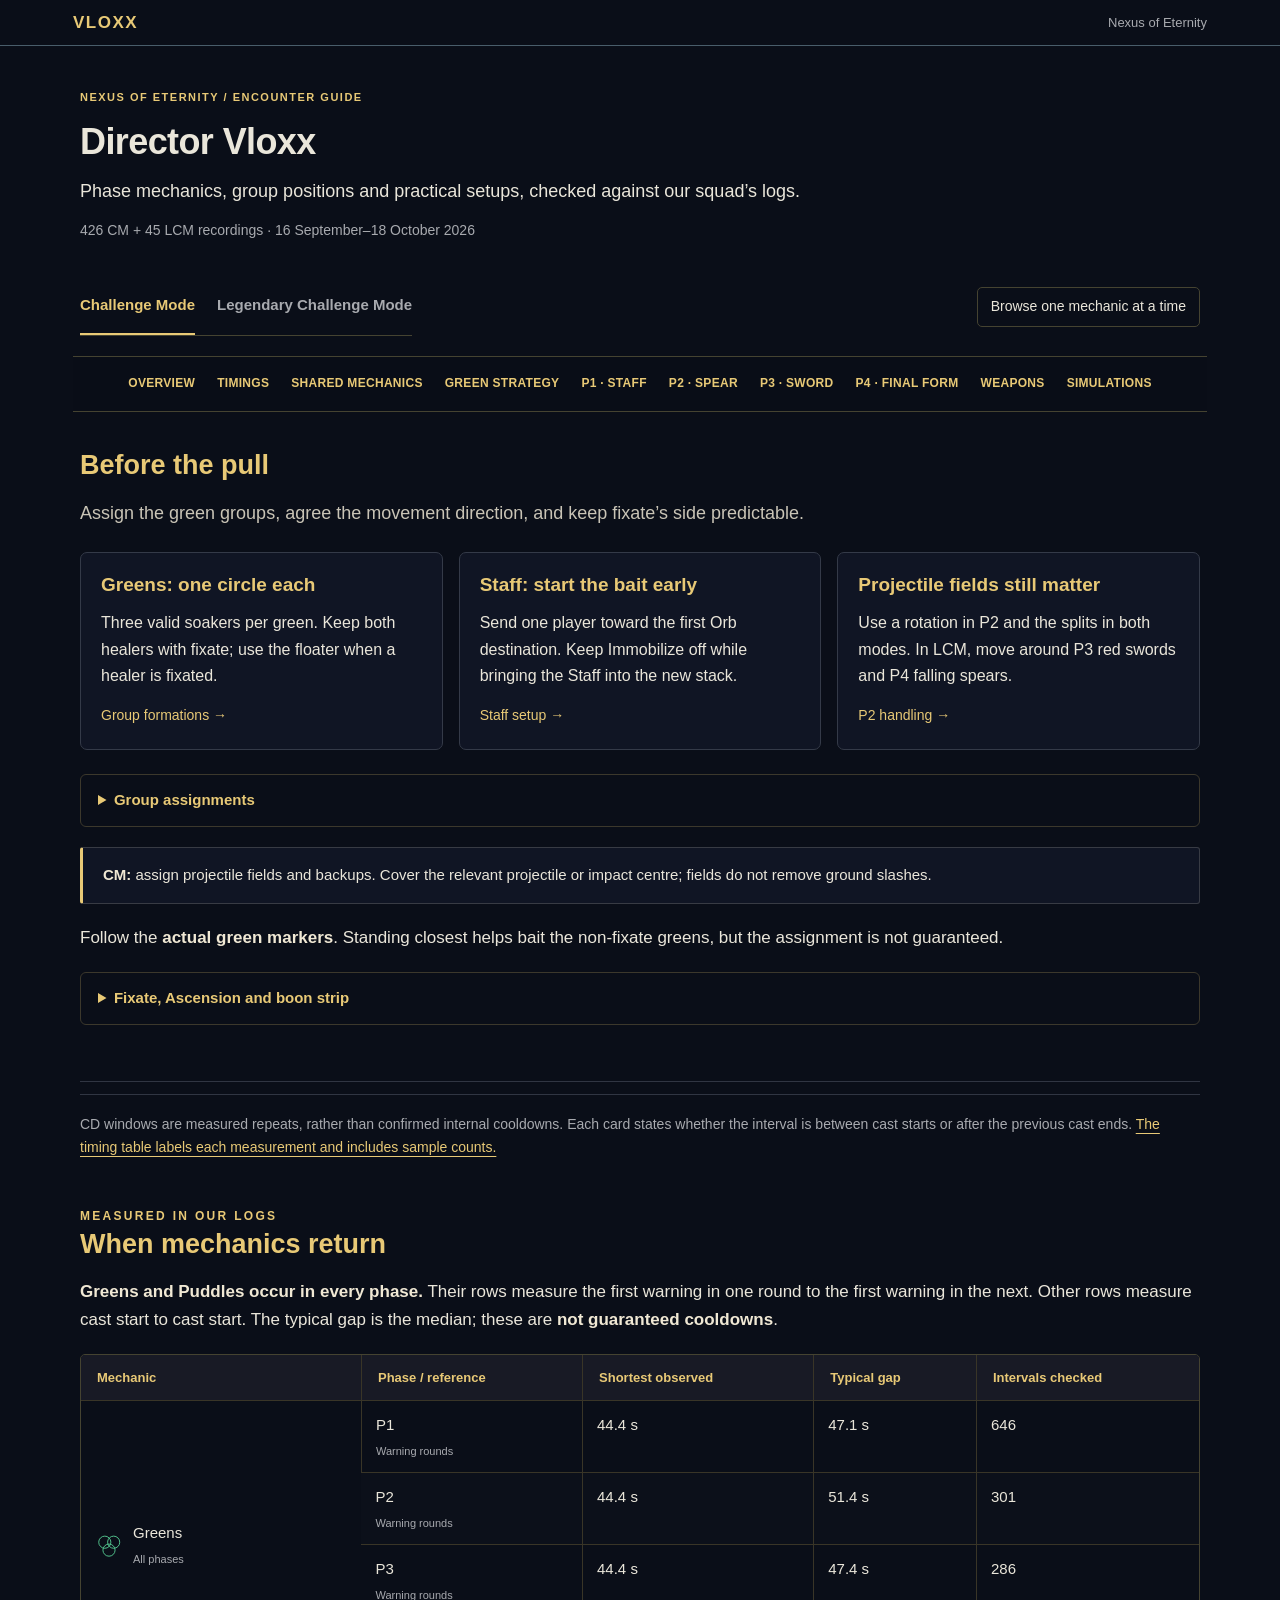
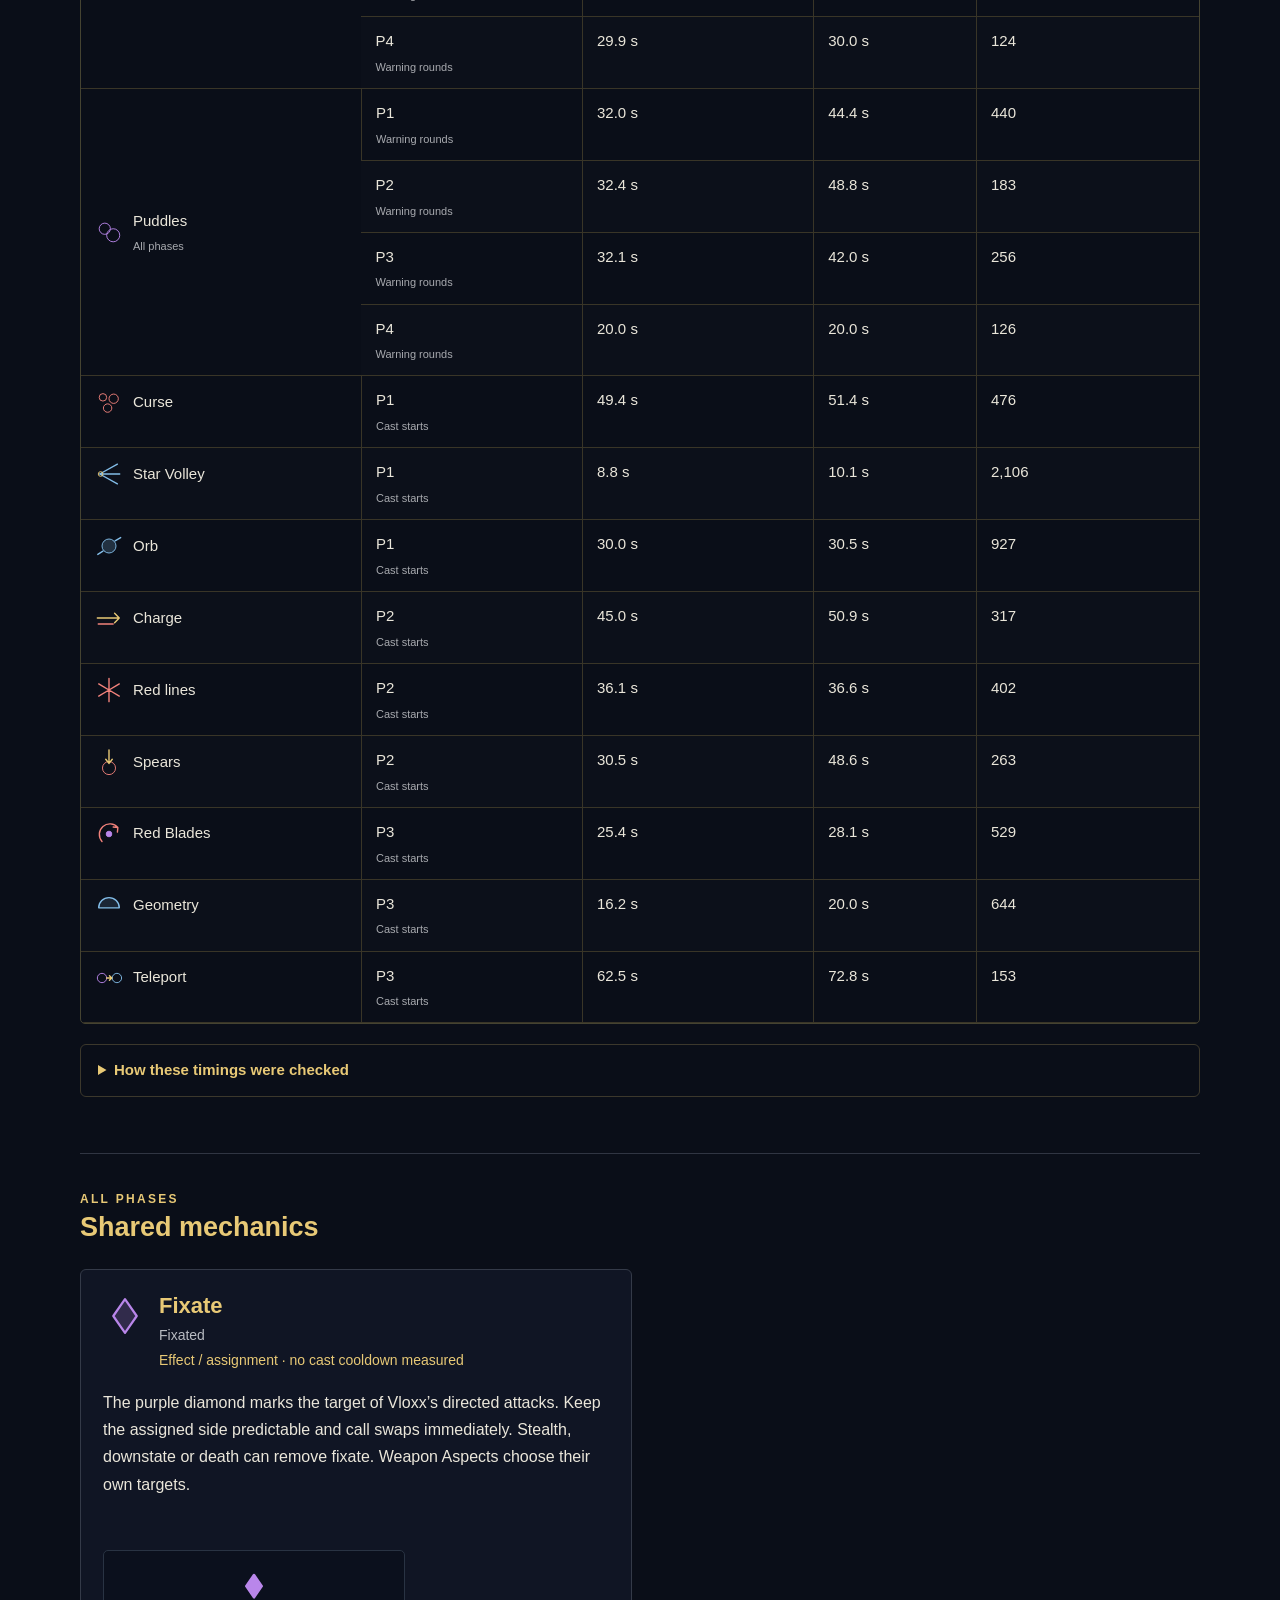
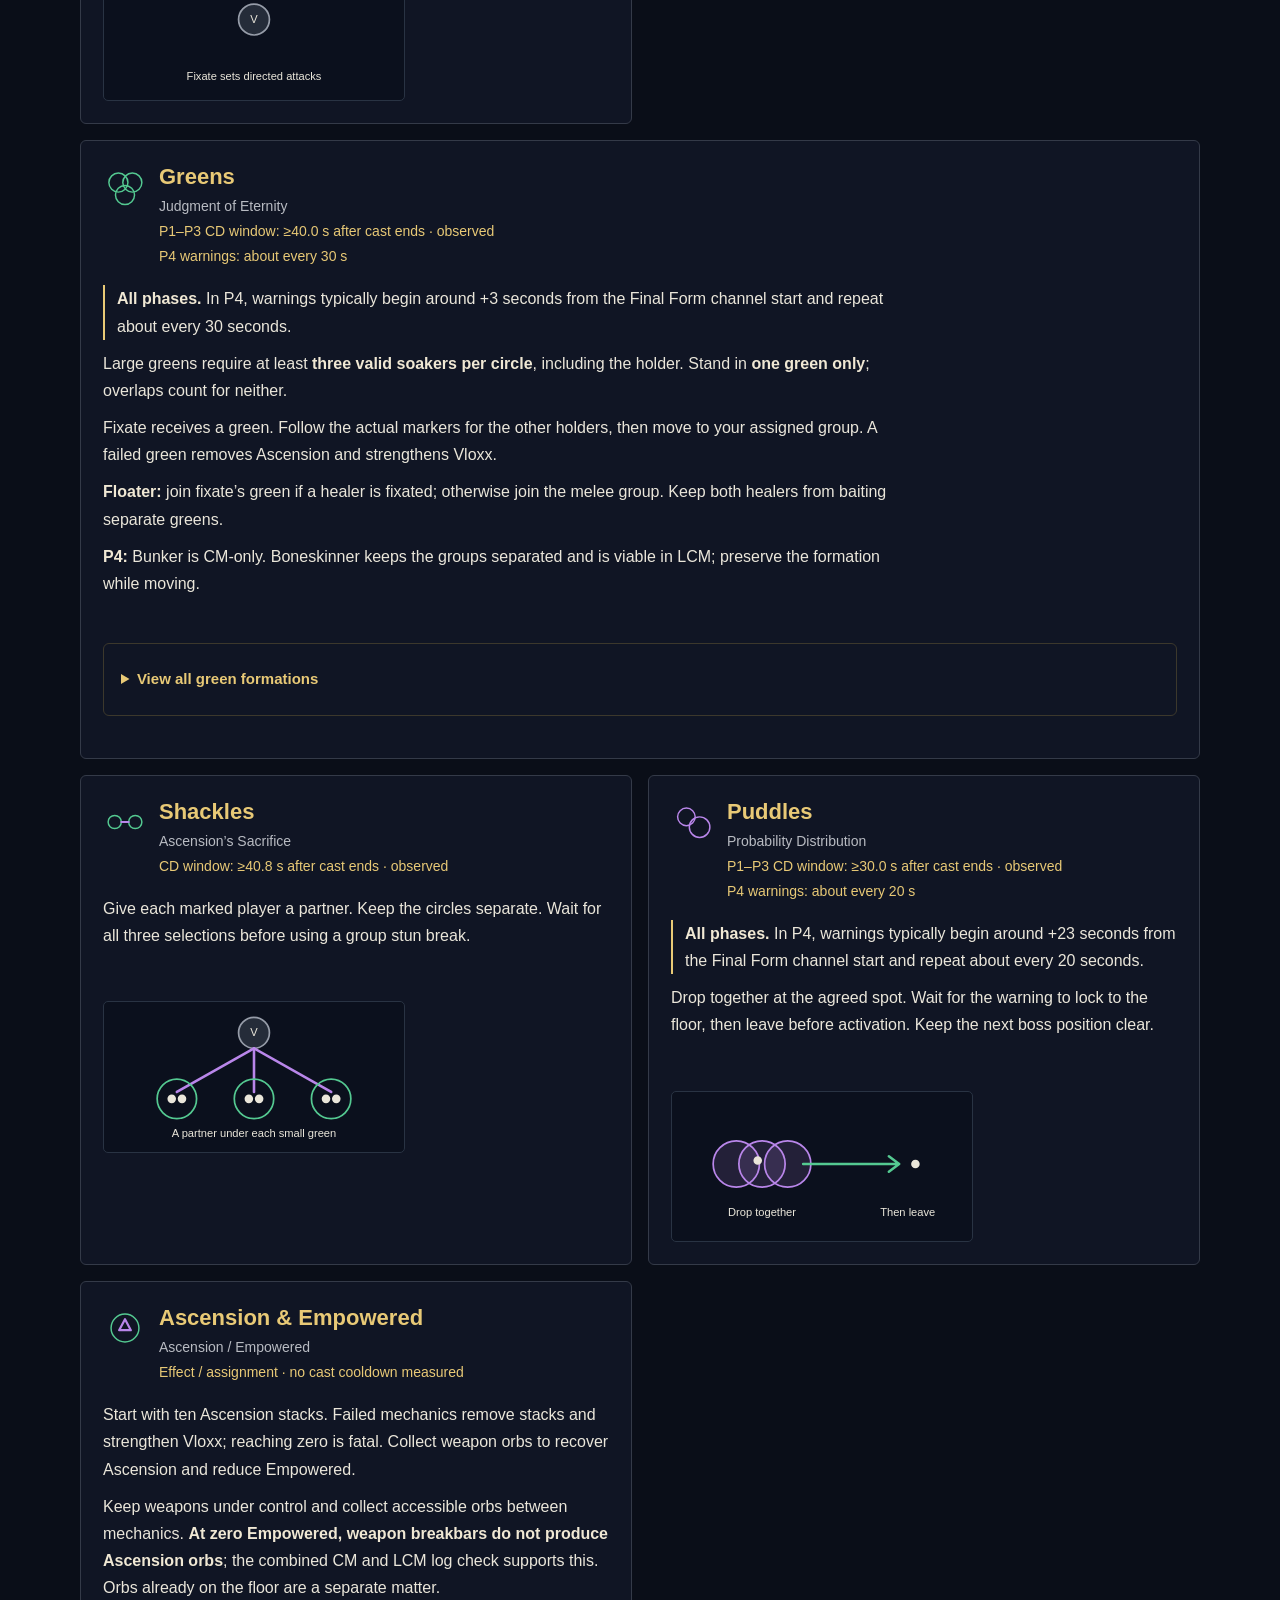
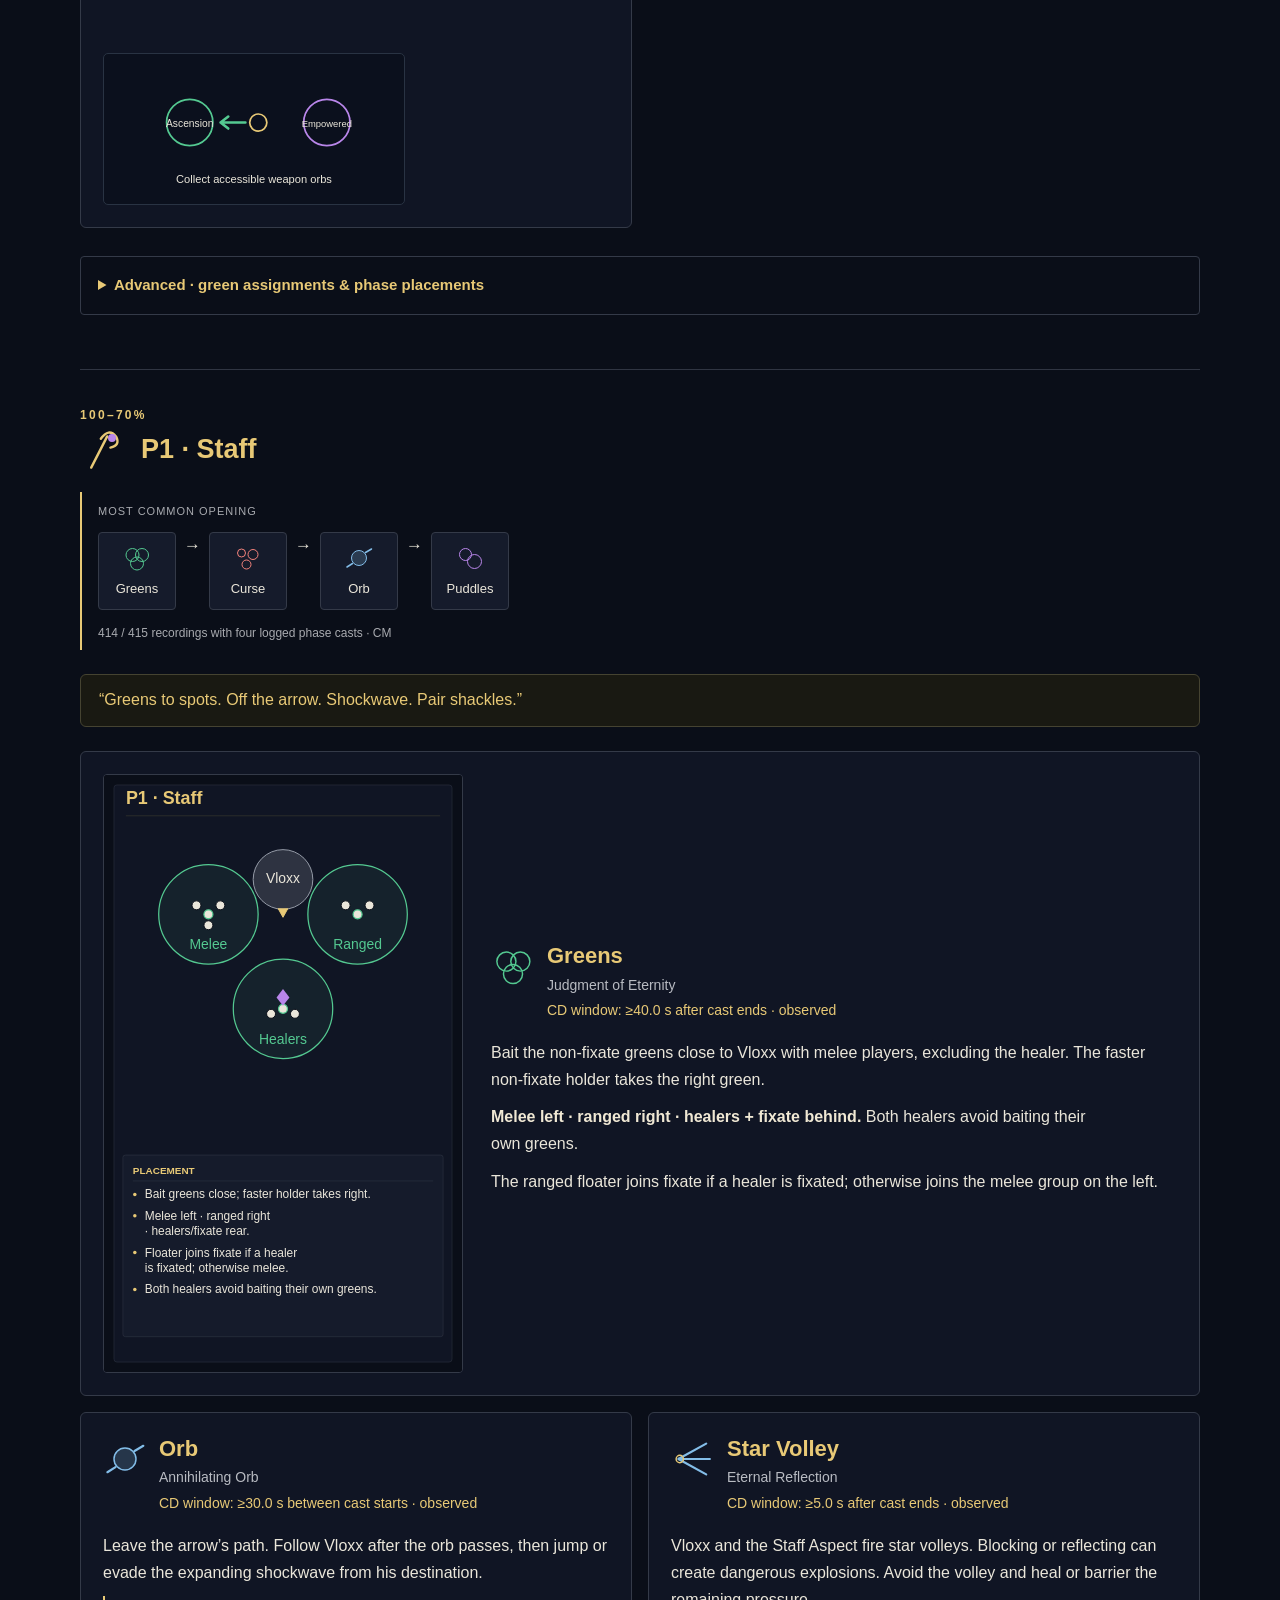
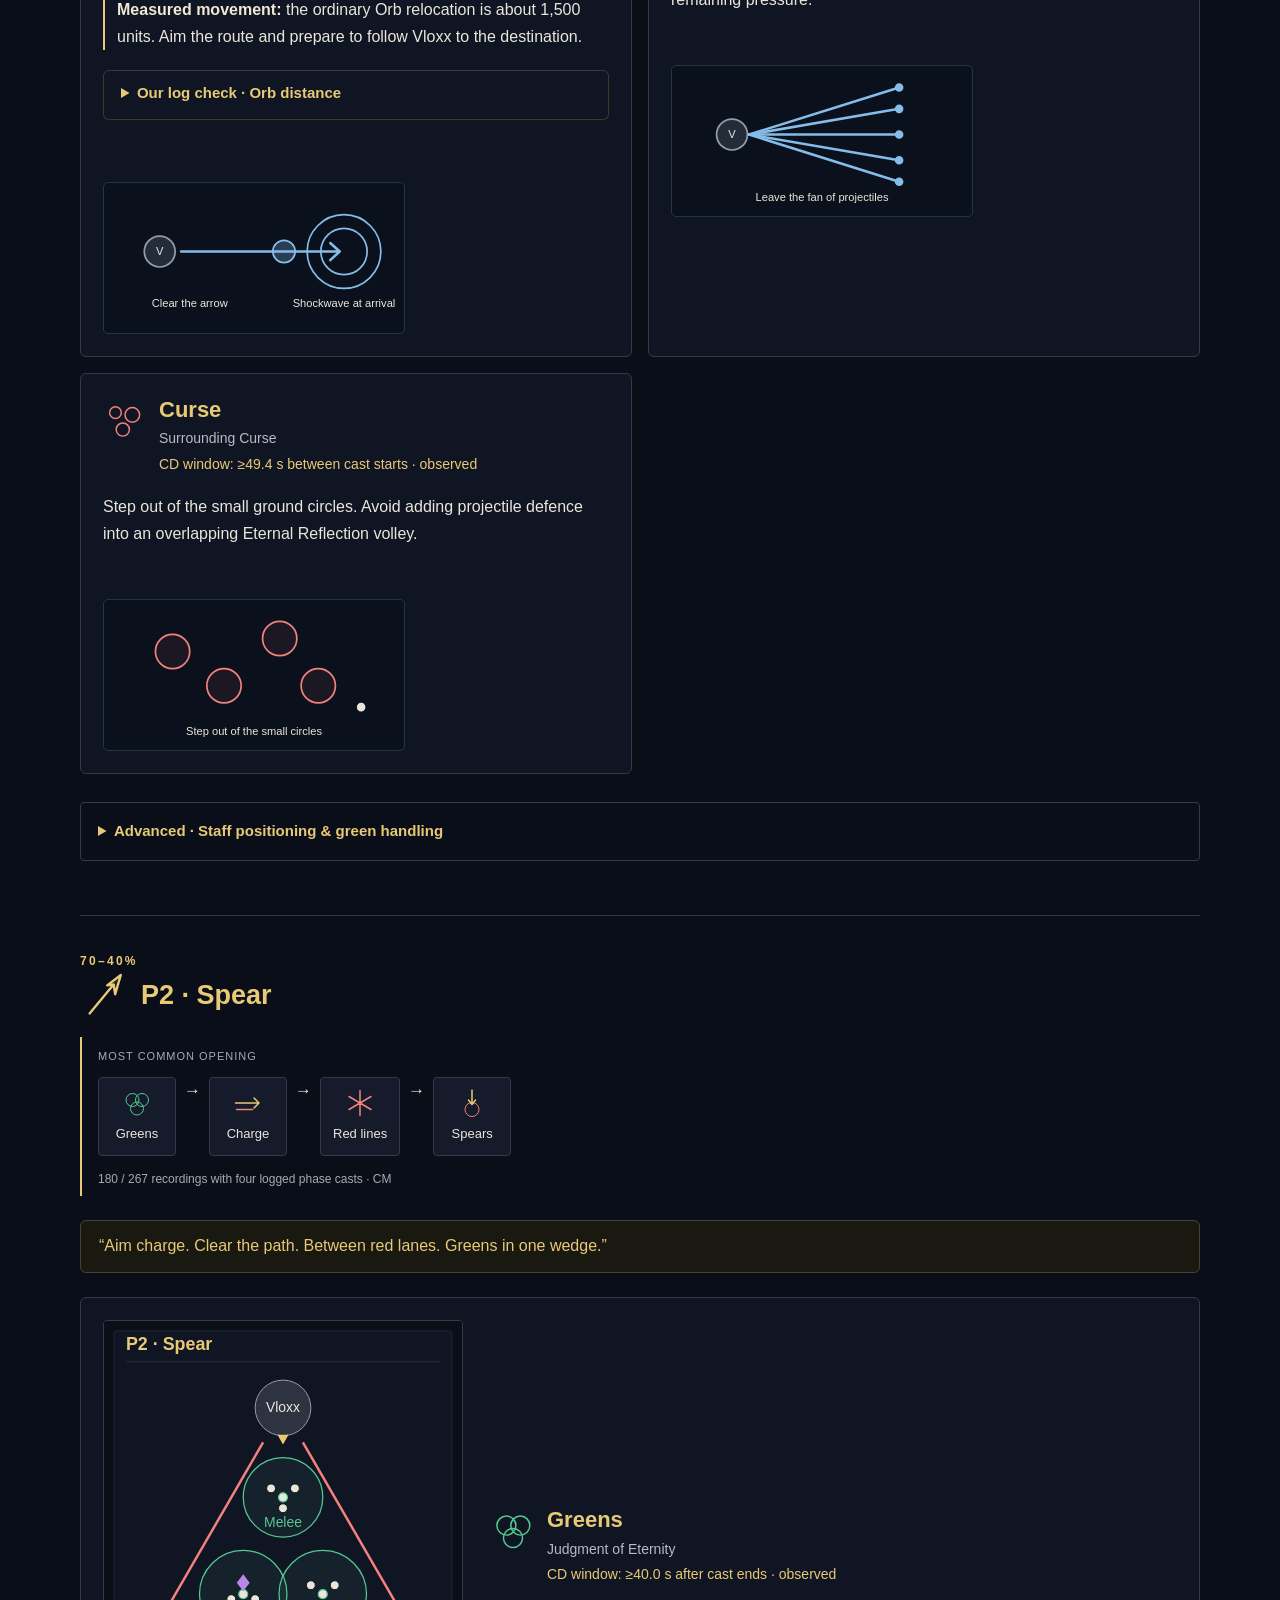
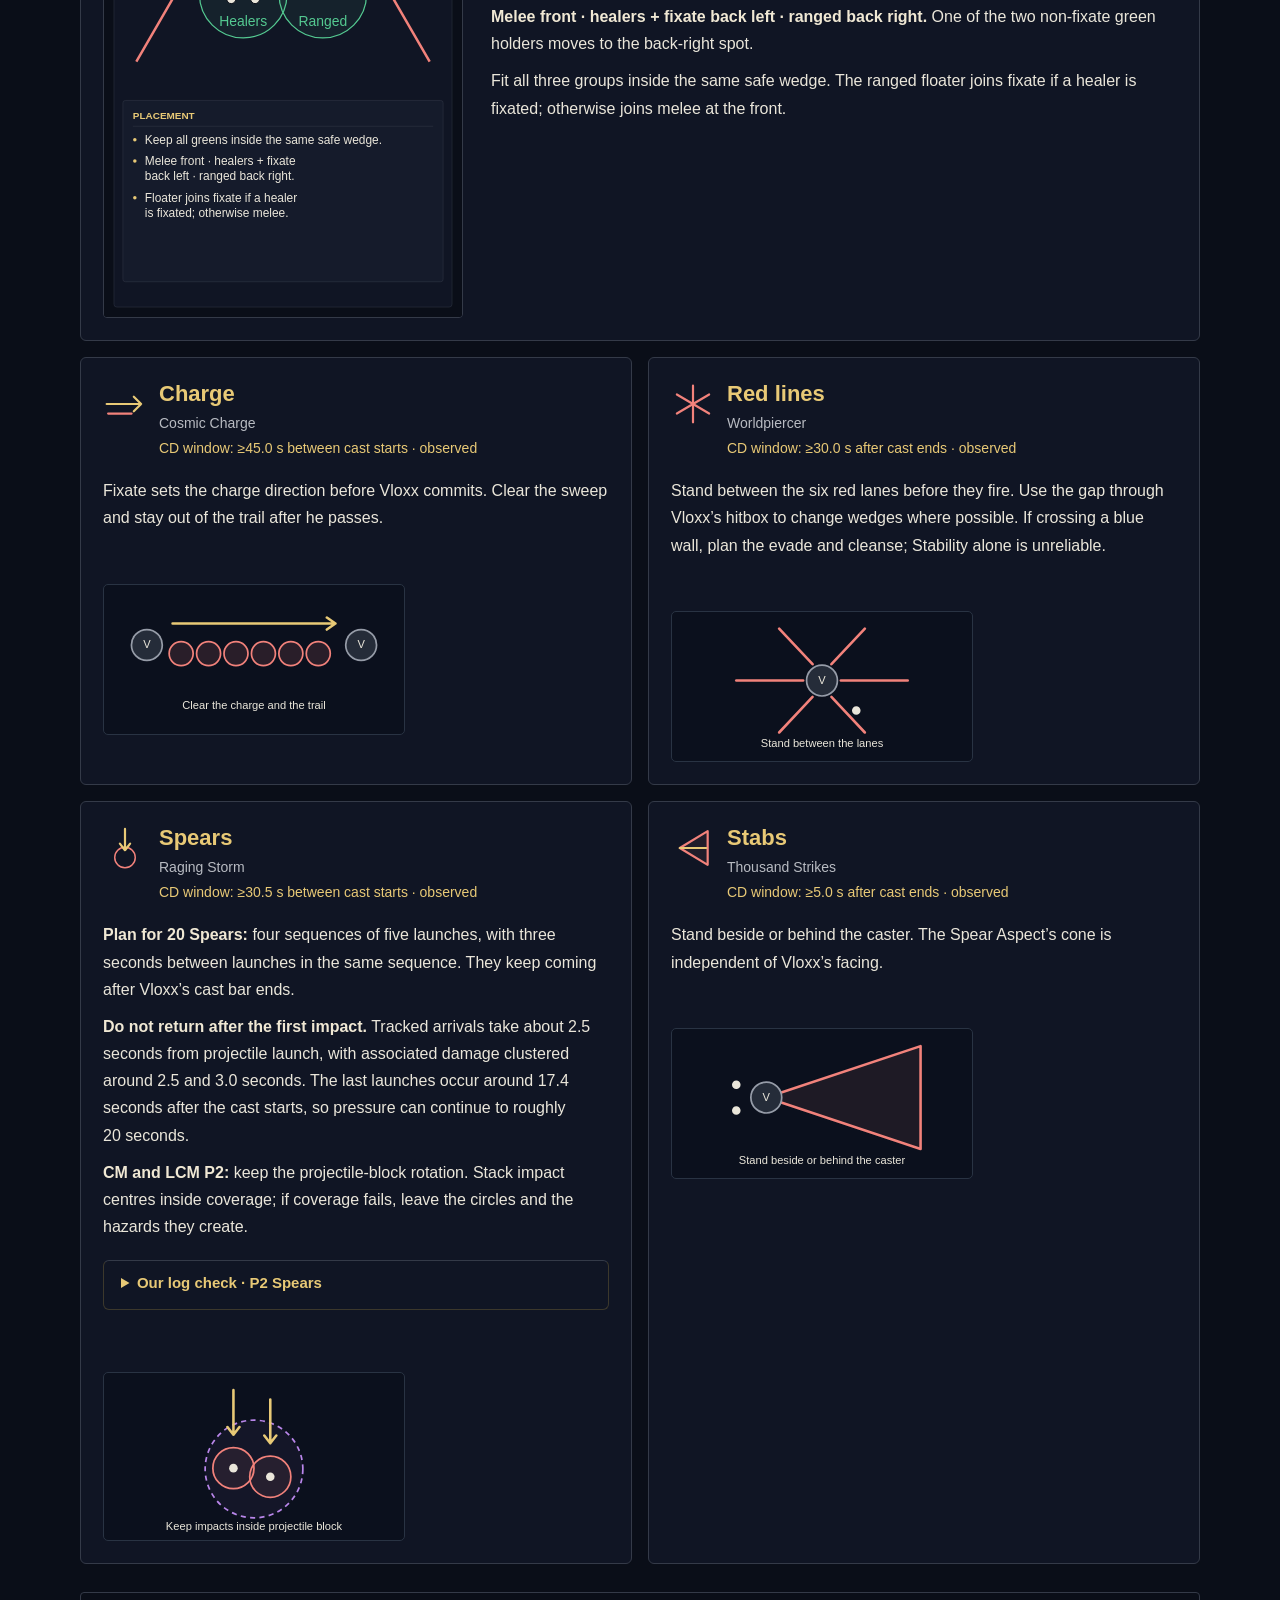
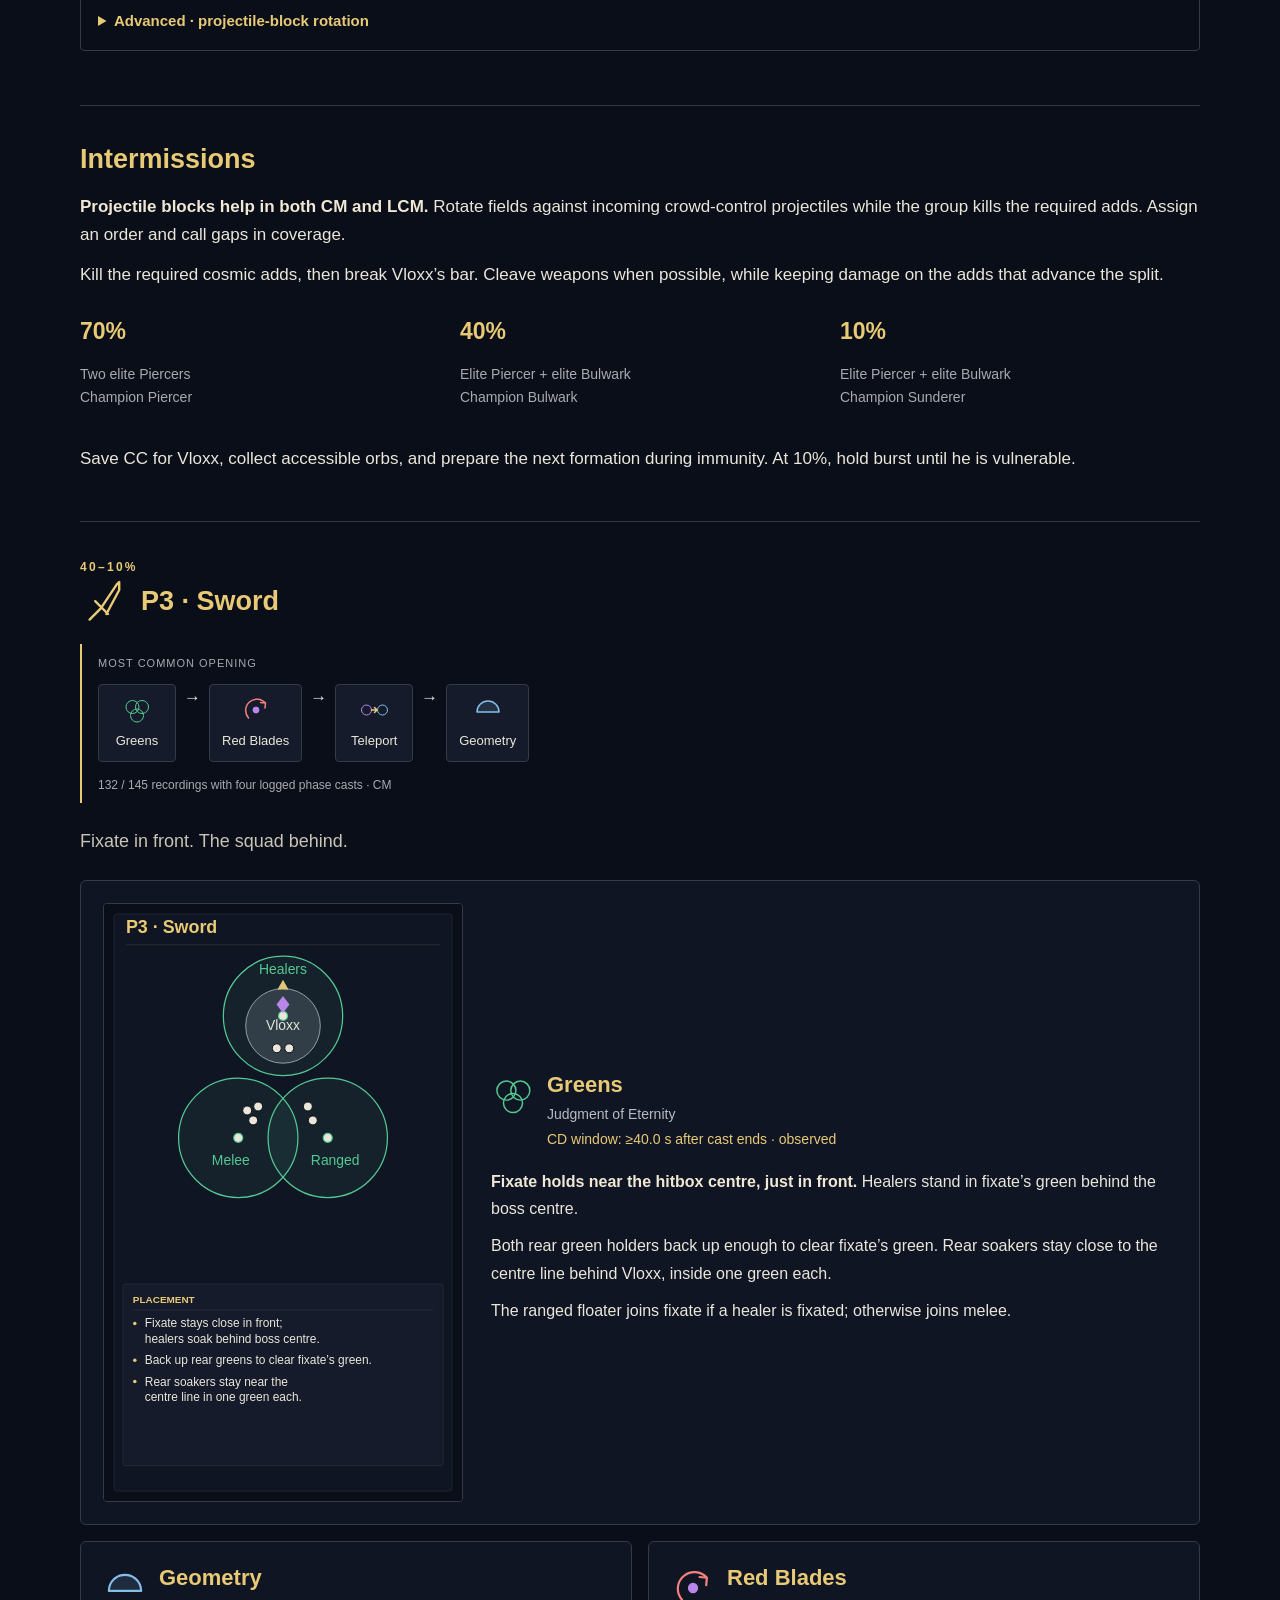
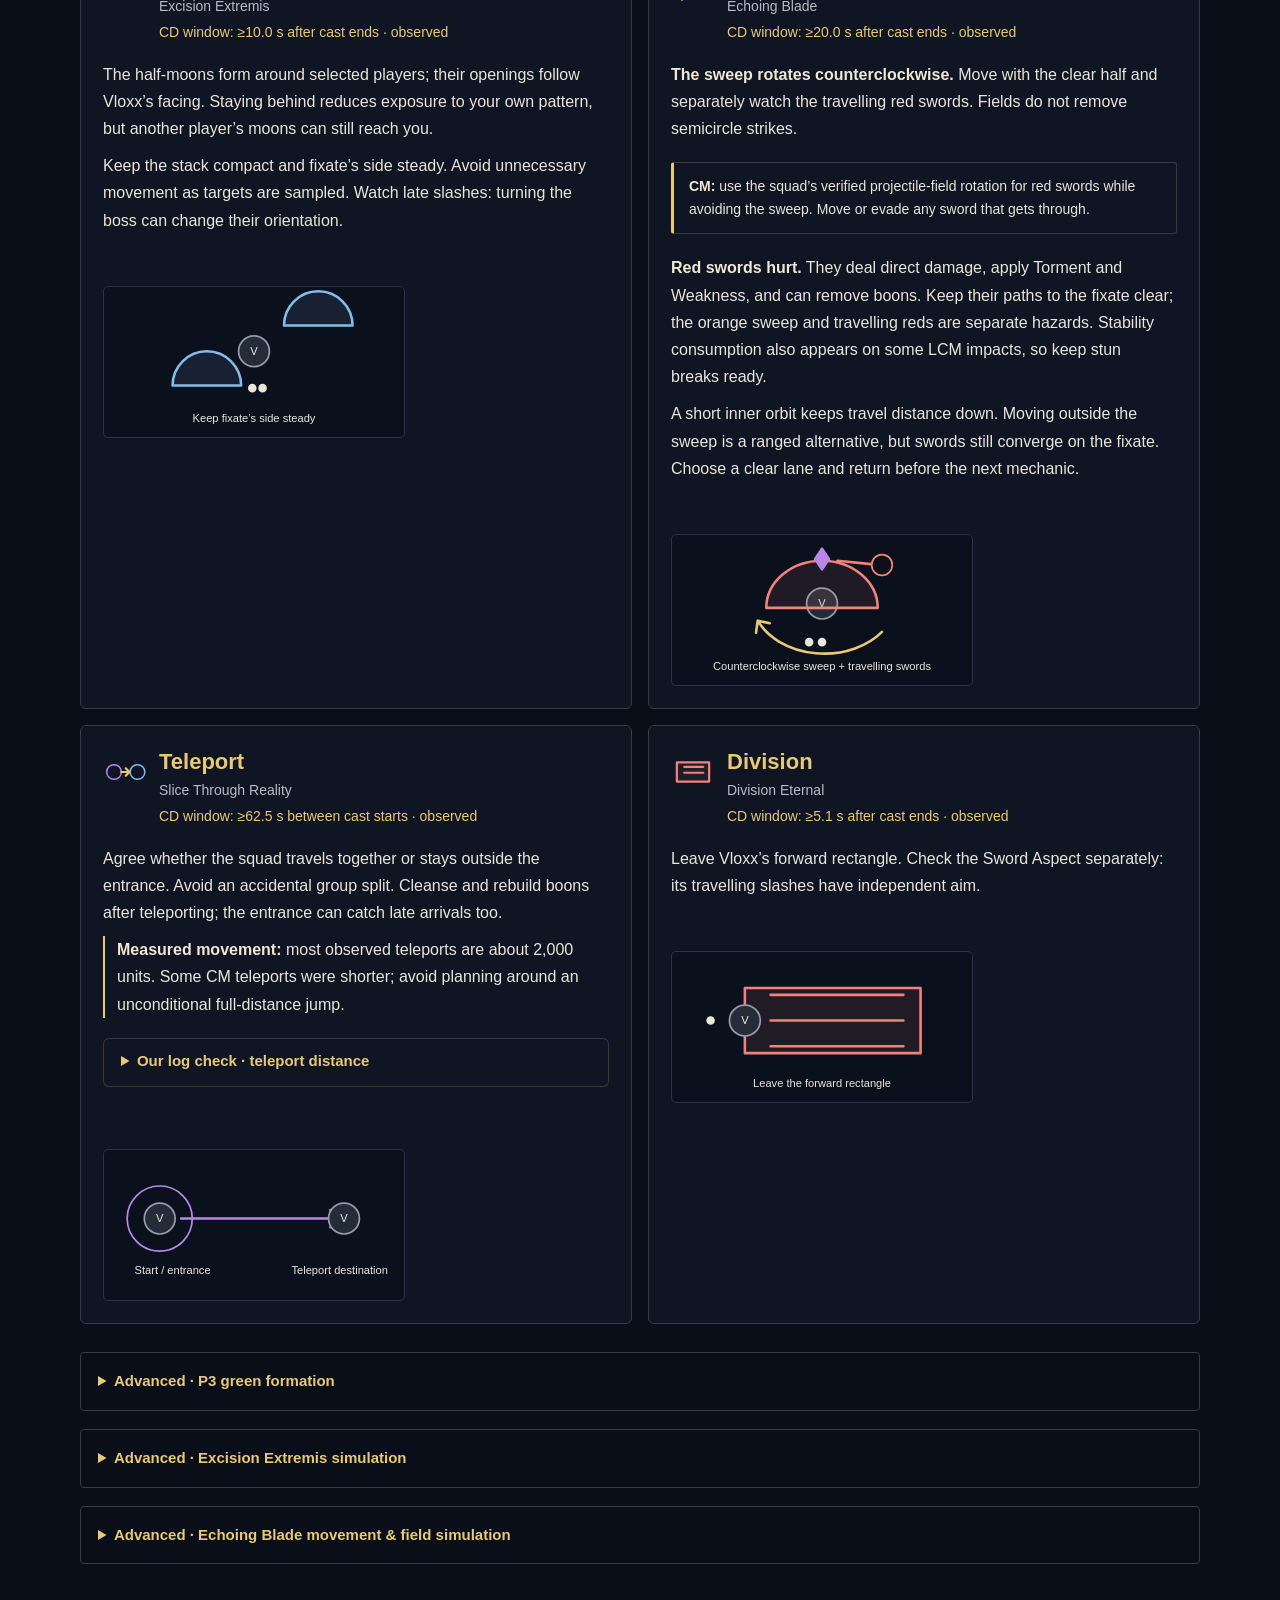
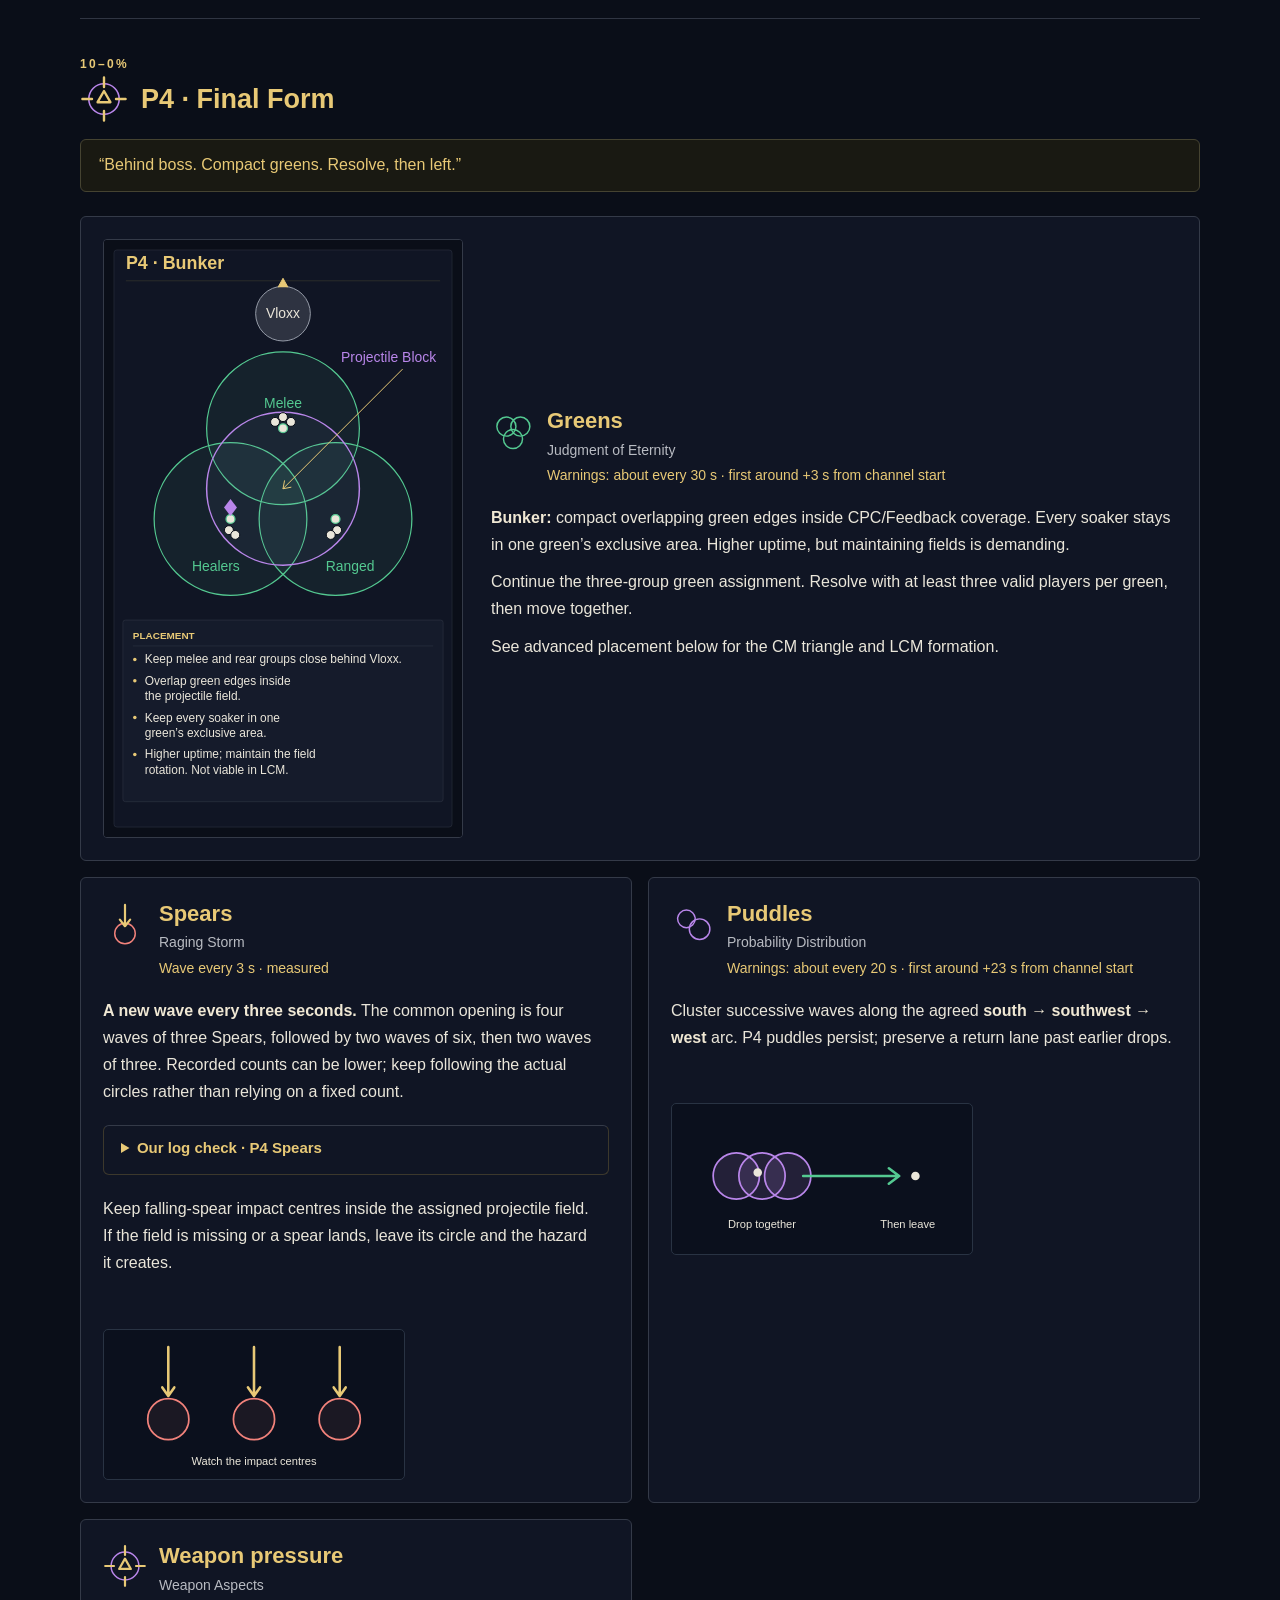
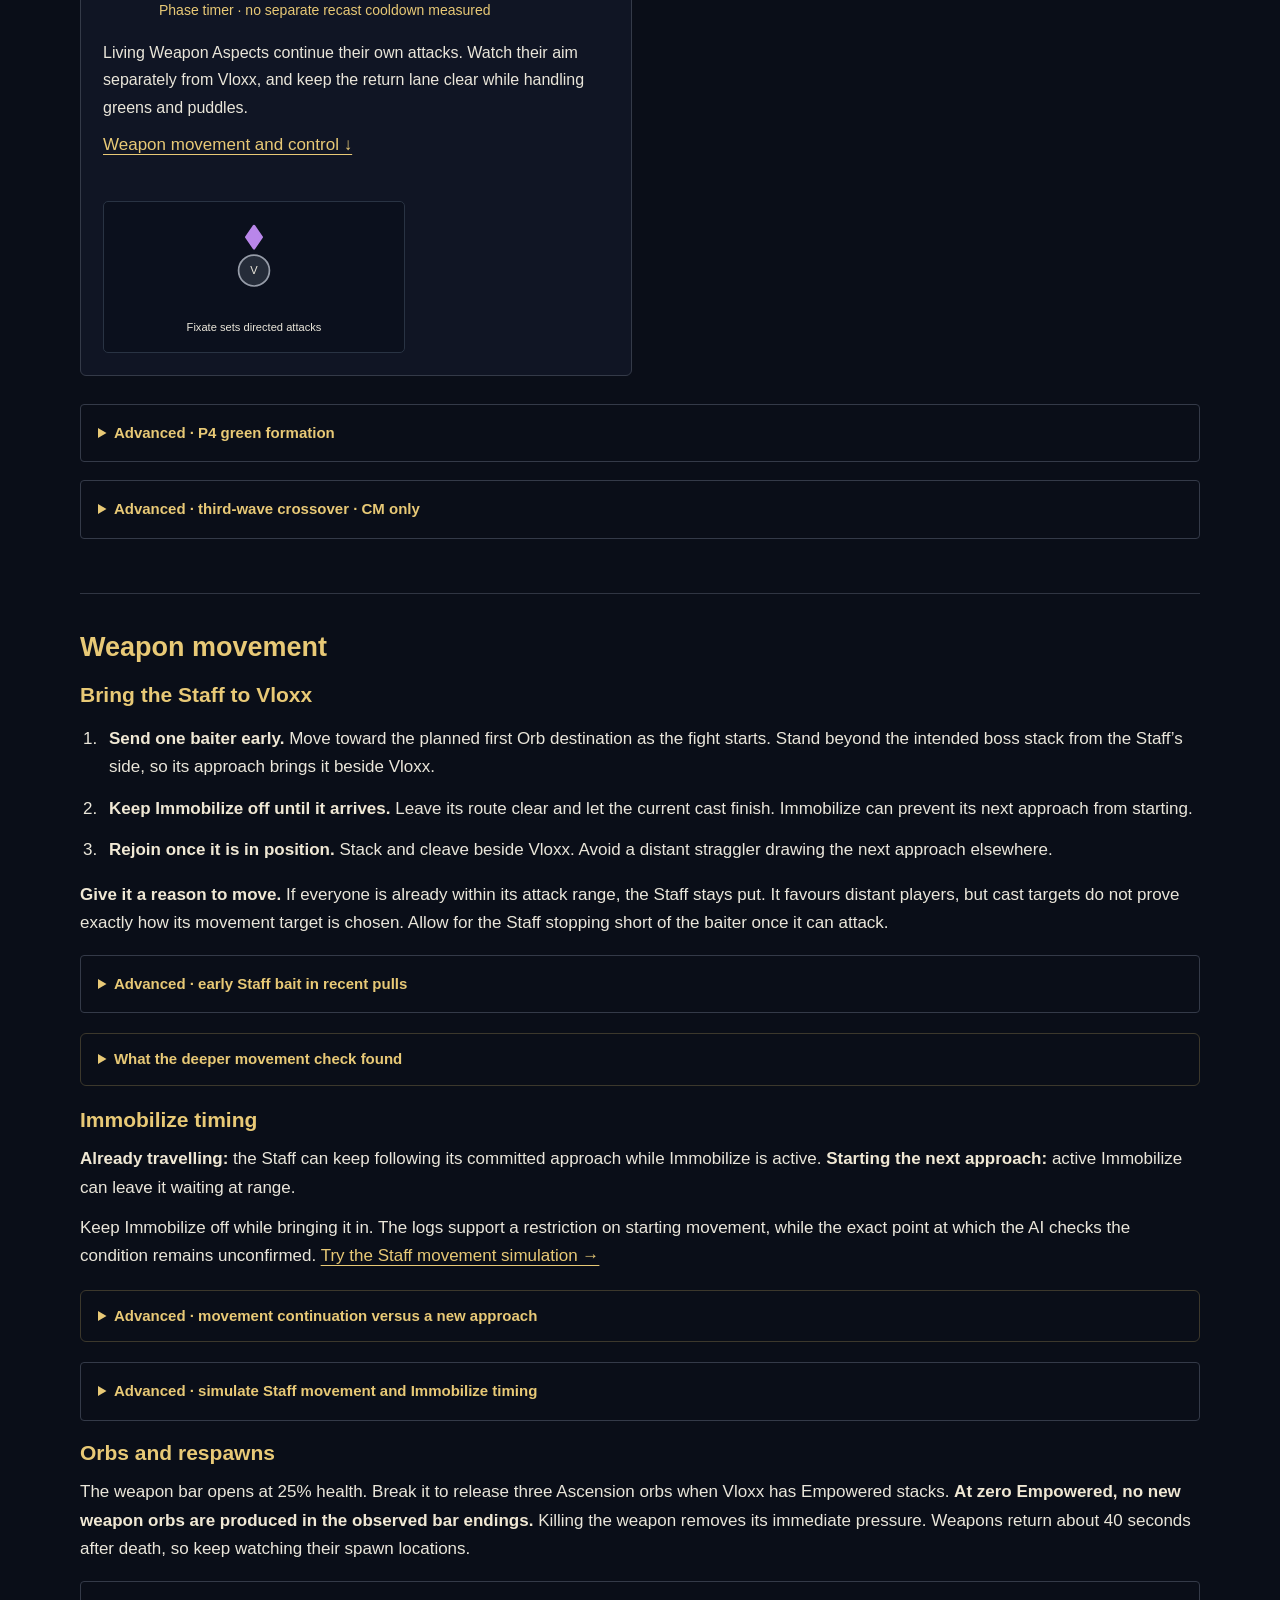
==== commit cef15d3d: "Refine phase guide, mechanic illustrations and log-based timings" ====
--- a/Vloxx_Guide.html
+++ b/Vloxx_Guide.html
@@ -21,6 +21,17 @@
 
 /* Simple reading layout; the existing focused mechanic browser remains optional. */
 body{background-image:none;font-size:17px;line-height:1.65}.wrap{max-width:1190px;padding:0 28px}.top{padding:12px max(28px,calc((100vw - 1134px)/2));background:#0a0e18}.hero{padding:42px 0 24px}.hero h1{font-size:36px;letter-spacing:-.6px;margin:12px 0}.hero:after{display:none}.field-intro{max-width:760px!important;color:var(--text)!important;font-size:18px!important}.field-coverage{font-size:14px!important;color:var(--muted)!important}.mode-bar{display:flex;align-items:center;justify-content:space-between;gap:16px;flex-wrap:wrap}.mode-tabs button{font-size:15px}.mode-tabs button span{display:none}#reading-view{font-size:14px;background:transparent}.tabs{gap:2px;top:0;padding:10px 0;background:#0a0e18fa}.tabs a{font-size:12px;padding:7px 10px;letter-spacing:.3px}.content section{padding:36px 0;border-bottom:1px solid #303542}.content h2{font-size:27px;margin-bottom:16px}.content h3{font-size:21px;margin:0 0 12px}.field-highlights{display:grid;grid-template-columns:repeat(3,minmax(0,1fr));gap:16px;margin:24px 0}.field-highlights article{padding:20px;background:#101524;border:1px solid #343a48;border-radius:7px}.field-highlights article h3{font-size:19px}.field-highlights p{font-size:16px;line-height:1.65}.field-highlights a{font-size:14px;text-decoration:none}.field-roles{margin:18px 0}.field-timing{border-radius:5px}.field-timing th{font-size:13px}.field-timing td{font-size:15px;padding:12px 14px}.field-small-label{font-size:11px;text-transform:uppercase;letter-spacing:1px;color:var(--muted)}.field-opening{margin:18px 0 24px;border-left:2px solid var(--gold);padding:4px 0 4px 16px}.field-opening p{display:flex;gap:8px;flex-wrap:wrap;margin:8px 0}.field-opening p>span:not([aria-hidden]){background:#151b2b;border:1px solid #343a48;border-radius:4px;padding:3px 8px;font-size:13px}.field-opening small{color:var(--muted);font-size:12px}.field-sim-links{display:grid;grid-template-columns:repeat(2,minmax(0,1fr));gap:14px}.field-sim-links a{display:flex;flex-direction:column;gap:7px;text-decoration:none;border:1px solid #343a48;background:#101524;border-radius:6px;padding:18px}.field-sim-links span{color:var(--muted);font-size:14px}.field-sim-links a:hover{border-color:var(--gold)}.advanced-section{margin:18px 0;border:1px solid #343a48;background:transparent}.advanced-section>summary,details>summary{font-size:15px}.field-evidence-tag{display:inline-block;font-size:11px;line-height:1.4;letter-spacing:.5px;text-transform:uppercase;border:1px solid #46515a;border-radius:3px;padding:3px 6px;color:#a8c7b7;margin-bottom:12px}body[data-reading=cards] .mechanic-browser{display:block}body[data-reading=cards] .mechanic-menu{display:none}body[data-reading=cards] .mechanic-panels{display:grid;grid-template-columns:repeat(2,minmax(0,1fr));gap:16px}body[data-reading=cards] .mechanic-panel{display:block!important;border:1px solid #343a48;background:#101524;border-radius:6px;padding:22px;min-width:0}body[data-reading=cards] .mechanic-placeholder{display:none}body[data-reading=cards] .mechanic-description{padding:0;border:0;background:none}body[data-reading=cards] .mechanic-description p{font-size:16px;line-height:1.7;margin:10px 0}body[data-reading=cards] .mechanic-description h3{font-size:21px;margin:0 0 10px}body[data-reading=cards] .mechanic-panel:has(>.phase-strategy){grid-column:1/-1;display:grid!important;grid-template-columns:minmax(260px,360px) minmax(0,1fr);gap:28px;align-items:center}body[data-reading=cards] .phase-strategy{max-width:360px}body[data-reading=cards] .phase-strategy figcaption{font-size:13px;padding:8px}body[data-reading=cards] .phase-strategy figcaption:first-of-type{display:none}body[data-reading=cards] .green-overview-panel{grid-column:1/-1;display:flex!important;flex-direction:column;gap:16px}body[data-reading=cards] .green-overview-panel>.mechanic-description{order:-1}.strategy-overview{width:100%;border:0}.green-overview-grid{gap:18px;padding:0}.green-overview-card figcaption{padding:14px;font-size:15px}.green-overview-card h4{font-size:18px}.green-overview-heading{padding:0 0 16px}.green-overview-heading h3{font-size:19px}.field-formation-disclosure{width:100%}.field-formation-disclosure>summary{color:var(--gold);cursor:pointer;padding:10px 0}.field-formation-disclosure[open]>summary{margin-bottom:16px}.mode-cm .field-evidence-tag{color:#a8c7b7}@media(max-width:800px){.field-highlights{grid-template-columns:1fr}.field-highlights article{padding:18px}.field-sim-links{grid-template-columns:1fr}body[data-reading=cards] .mechanic-panels{grid-template-columns:1fr}body[data-reading=cards] .mechanic-panel:has(>.phase-strategy){grid-template-columns:1fr;gap:20px}.wrap{padding:0 18px}.top{padding:12px 18px}.hero{padding-top:28px}.hero h1{font-size:30px}.mode-bar{align-items:flex-start}.tabs{position:static}.field-opening p{gap:6px}.field-timing td{font-size:14px;padding:10px}.field-timing th{font-size:12px}body[data-reading=cards] .mechanic-panel{padding:18px}}@media print{.field-highlights{grid-template-columns:1fr}.field-formation-disclosure>.strategy-overview{display:block}.field-sim-links,#reading-view{display:none}}
+
+/* Original symbols and mechanic sketches; unpublished review draft. */
+.phase-title{display:flex;align-items:center;gap:13px}.mechanic-icon{width:44px;height:44px;flex:0 0 44px;display:block}.phase-title>.mechanic-icon{width:48px;height:48px;flex-basis:48px}.mechanic-title{display:flex;align-items:flex-start;gap:12px;margin-bottom:18px}.mechanic-title h3{margin:0 0 4px!important;font-size:22px!important}.mechanic-title .official-name{font-size:14px!important;margin:0!important;color:#b8bbc2;line-height:1.45!important}.mechanic-title .mechanic-cd{font-size:12px!important;margin:5px 0 0!important;color:var(--gold);line-height:1.5!important}.mechanic-sketch{margin:0 0 20px;background:#0b101d;border:1px solid #293343;border-radius:5px;overflow:hidden}.mechanic-sketch svg{width:100%;height:auto;display:block}.mechanic-sketch figcaption{padding:5px 12px;font-size:11px;color:var(--muted);border-top:1px solid #293343}.cooldown-reading-note{font-size:14px;color:var(--muted);border-top:1px solid #303542;padding-top:18px}body[data-reading=cards] .mechanic-panel:has(>.mechanic-sketch){display:flex!important;flex-direction:column}body[data-reading=cards] .mechanic-panel:has(>.mechanic-sketch) .mechanic-description{order:-1}.mechanic-panel:has(>.mechanic-sketch){align-items:start;grid-template-columns:minmax(0,1fr) minmax(0,1fr)}body[data-reading=cards] .mechanic-sketch{margin:16px 0 0}.mechanic-title>svg{margin-top:2px}@media(max-width:650px){.mechanic-panel:has(>.mechanic-sketch){grid-template-columns:1fr}.mechanic-icon{width:38px;height:38px;flex-basis:38px}.mechanic-title h3{font-size:21px!important}}
+
+.field-opening .opening-step{display:inline-flex;flex-direction:column;align-items:center;gap:5px;padding:10px 12px!important;min-width:78px}.opening-step .mechanic-icon{width:30px;height:30px;flex-basis:30px}.mechanic-title .mechanic-cd{font-size:14px!important}.card-evidence{font-size:14px;border-top:1px solid #343a48;padding-top:10px}.card-evidence summary{color:var(--gold);cursor:pointer}.measured-fact{padding-left:12px;border-left:2px solid var(--gold)}
+
+.timing-mechanic{display:flex;align-items:center;gap:10px;min-width:150px}.timing-mechanic .mechanic-icon{width:28px;height:28px;flex:0 0 28px}.mechanic-sketch svg{padding-bottom:4px}.weapon-practical{max-width:780px}
+
+.combined-diagram-actions{display:flex;align-items:center;gap:10px;flex-wrap:wrap}.combined-diagram-actions button{margin:0}
+
+.phase-coverage,.timing-reference{display:block;font-size:11px;color:var(--muted);margin-top:4px}.field-timing td[rowspan]{vertical-align:middle}.mechanic-cd .p4-repeat{display:block;margin-top:4px}
 </style></head><body data-mode="CM" data-reading="cards"><header class="top"><a class="brand" href="#overview">VLOXX</a><span class="top-sub">Nexus of Eternity</span></header>
 <div class="wrap"><header class="hero"><div class="eyebrow">Nexus of Eternity / Encounter guide</div><h1>Director Vloxx</h1><p class="field-intro">Phase mechanics, group positions and practical setups, checked against our squad’s logs.</p><p class="field-coverage">426 CM + 45 LCM recordings · 16 September–18 October 2026</p></header>
 <div class="mode-bar"><div class="mode-tabs" role="tablist" aria-label="Encounter difficulty"><button id="cm-tab" type="button" role="tab" aria-selected="true" aria-controls="difficulty-guide" data-mode="CM">Challenge Mode <span>CM</span></button><button id="lcm-tab" type="button" role="tab" aria-selected="false" aria-controls="difficulty-guide" data-mode="LCM">Legendary Challenge Mode <span>LCM</span></button></div><button type="button" id="reading-view" aria-pressed="false">Browse one mechanic at a time</button></div>
@@ -28,16 +39,16 @@
 <main class="content" id="difficulty-guide" role="tabpanel" aria-labelledby="cm-tab">
 <section id="overview"><h2>Before the pull</h2><p class="lead">Assign the green groups, agree the movement direction, and keep fixate’s side predictable.</p><div class="field-highlights"><article><h3>Greens: one circle each</h3><p>Three valid soakers per green. Keep both healers with fixate; use the floater when a healer is fixated.</p><a href="#greens">Group formations →</a></article><article><h3>Staff: start the bait early</h3><p>Send one player toward the first Orb destination. Keep Immobilize off while bringing the Staff into the new stack.</p><a href="#weapons">Staff setup →</a></article><article><h3>Projectile fields still matter</h3><p>Use a rotation in P2 and the splits in both modes. In LCM, move around P3 red swords and P4 falling spears.</p><a href="#p2">P2 handling →</a></article></div><details class="field-roles"><summary>Group assignments</summary><ul><li><strong>Melee:</strong> close bait, then the assigned melee green.</li><li><strong>Ranged:</strong> the other non-fixate green.</li><li><strong>Healers:</strong> soak fixate’s green; avoid baiting separate greens.</li><li><strong>Floater:</strong> join fixate if a healer is fixated; otherwise melee.</li></ul></details><div class="note mode-cm"><strong>CM:</strong> assign projectile fields and backups. Cover the relevant projectile or impact centre; fields do not remove ground slashes.</div><div class="note mode-lcm"><strong>LCM:</strong> assign a projectile-block rotation for P2 falling spears and split-phase crowd-control projectiles. P3 red swords and P4 falling spears are unblockable; move around those attacks.</div><p>Follow the <strong>actual green markers</strong>. Standing closest helps bait the non-fixate greens, but the assignment is not guaranteed.</p><details><summary>Fixate, Ascension and boon strip</summary><p><strong>Fixate:</strong> the purple diamond directs Vloxx’s targeted attacks. Call swaps immediately. Stealth, downstate or death can remove it. Weapon Aspects choose their own targets.</p><p><strong>Ascension:</strong> start with ten stacks. Failed greens lose stacks and strengthen Vloxx. Collect weapon orbs to recover Ascension and reduce Empowered. Zero stacks is fatal.</p><p><strong>Ordinary strips:</strong> the CM audit supports <strong>11 − current Ascension</strong> boon types removed, favouring the newest applications or refreshes. Missing Ascension makes later hits more disruptive. Slice Through Reality can corrupt many boons at once.</p><p><strong>Excision:</strong> landed hits refresh a roughly one-second strip lockout. Division can strip again much sooner; there is no universal strip-immunity window.</p></details></section>
 
-<section id="timings"><div class="kicker">Measured in our logs</div><h2>When mechanics return</h2><p>Observed time from one cast starting to the next, in the same phase. The shortest gap is an observation; the typical gap is the median. These are <strong>not guaranteed cooldowns</strong>.</p><div class="tablebox field-timing"><table><thead><tr><th>Mechanic</th><th>Phase</th><th>Shortest observed</th><th>Typical gap</th><th>Intervals checked</th></tr></thead><tbody><tr class="mode-cm"><td>Greens</td><td>P1</td><td>44.4 s</td><td>47.1 s</td><td>655</td></tr><tr class="mode-cm"><td>Annihilating Orb</td><td>P1</td><td>30.0 s</td><td>30.5 s</td><td>927</td></tr><tr class="mode-cm"><td>Probability Distribution</td><td>P1</td><td>32.0 s</td><td>44.4 s</td><td>457</td></tr><tr class="mode-cm"><td>Cosmic Charge</td><td>P2</td><td>45.0 s</td><td>50.9 s</td><td>317</td></tr><tr class="mode-cm"><td>Worldpiercer</td><td>P2</td><td>36.1 s</td><td>36.6 s</td><td>402</td></tr><tr class="mode-cm"><td>Raging Storm</td><td>P2</td><td>30.5 s</td><td>48.6 s</td><td>263</td></tr><tr class="mode-cm"><td>Echoing Blade</td><td>P3</td><td>25.4 s</td><td>28.1 s</td><td>529</td></tr><tr class="mode-cm"><td>Excision Extremis</td><td>P3</td><td>16.2 s</td><td>20.0 s</td><td>644</td></tr><tr class="mode-cm"><td>Slice Through Reality</td><td>P3</td><td>62.5 s</td><td>72.8 s</td><td>153</td></tr><tr class="mode-lcm"><td>Greens</td><td>P1</td><td>44.4 s</td><td>46.9 s</td><td>64</td></tr><tr class="mode-lcm"><td>Annihilating Orb</td><td>P1</td><td>30.0 s</td><td>30.6 s</td><td>93</td></tr><tr class="mode-lcm"><td>Probability Distribution</td><td>P1</td><td>43.7 s</td><td>44.7 s</td><td>54</td></tr><tr class="mode-lcm"><td>Cosmic Charge</td><td>P2</td><td>45.2 s</td><td>54.6 s</td><td>36</td></tr><tr class="mode-lcm"><td>Worldpiercer</td><td>P2</td><td>36.1 s</td><td>36.3 s</td><td>39</td></tr><tr class="mode-lcm"><td>Raging Storm</td><td>P2</td><td>30.6 s</td><td>49.1 s</td><td>28</td></tr><tr class="mode-lcm"><td>Echoing Blade</td><td>P3</td><td>25.4 s</td><td>28.1 s</td><td>68</td></tr><tr class="mode-lcm"><td>Excision Extremis</td><td>P3</td><td>16.2 s</td><td>20.3 s</td><td>76</td></tr><tr class="mode-lcm"><td>Slice Through Reality</td><td>P3</td><td>66.7 s</td><td>72.7 s</td><td>19</td></tr></tbody></table></div><details><summary>How these timings were checked</summary><p>All 509 indexed recordings were considered. The recurrence comparison uses 426 CM and 45 LCM recordings; 38 normal-mode recordings are excluded. Only Vloxx’s own animation starts count. Each pair has the same actor, skill and health band, with 1–180 seconds between starts. Health bands label P1–P4; they do not identify every split boundary exactly. Interruptions and the rest of the rotation can affect gaps. A mechanic has its own interval count; a recording can contribute more than one interval.</p><p>These timings are newly checked across 16 September–18 October. Older Staff movement and orb findings below retain their original, separately stated sample sizes. They have not been silently expanded to this newer collection.</p></details></section>
-<section id="shared"><div class="kicker">All phases</div><h2>Shared mechanics</h2><div class="mechanic-browser"><div class="mechanic-menu" role="tablist" aria-label="shared mechanics" aria-orientation="vertical"><button type="button" id="shared-mechanic-0" role="tab" aria-selected="true" aria-controls="shared-panel-0" tabindex="0" data-mechanic="shared-panel-0">Fixate</button><button type="button" id="shared-mechanic-1" role="tab" aria-selected="false" aria-controls="shared-panel-1" tabindex="-1" data-mechanic="shared-panel-1">Judgment of Eternity · greens</button><button type="button" id="shared-mechanic-2" role="tab" aria-selected="false" aria-controls="shared-panel-2" tabindex="-1" data-mechanic="shared-panel-2">Ascension’s Sacrifice · shackles</button><button type="button" id="shared-mechanic-3" role="tab" aria-selected="false" aria-controls="shared-panel-3" tabindex="-1" data-mechanic="shared-panel-3">Probability Distribution · puddles</button><button type="button" id="shared-mechanic-4" role="tab" aria-selected="false" aria-controls="shared-panel-4" tabindex="-1" data-mechanic="shared-panel-4">Ascension &amp; Empowered</button></div><div class="mechanic-panels"><div class="mechanic-panel" id="shared-panel-0" role="tabpanel" aria-labelledby="shared-mechanic-0" ><figure class="mechanic-placeholder" aria-label="Image placeholder for Fixate"><div><span aria-hidden="true">◇</span><strong>Fixate</strong><small>Image placeholder</small></div></figure><div class="mechanic-description"><h3>Fixate</h3><p>The purple diamond marks the target of Vloxx’s directed attacks. Keep the assigned side predictable and call swaps immediately. Stealth, downstate or death can remove fixate. Weapon Aspects choose their own targets.</p></div></div><div class="mechanic-panel green-overview-panel" id="shared-panel-1" role="tabpanel" aria-labelledby="shared-mechanic-1" hidden><div class="strategy-overview" id="greens"><div class="green-overview-heading"><h3>Green strategy · all phases</h3><button type="button" id="green-fullsize">View combined diagram</button></div><div class="green-overview-grid"><figure class="green-overview-card"><img data-green-strategy="1-CM" alt="P1 · Staff green formation."><figcaption><h4>P1 · Staff</h4><p class="green-mode-tag">100–70%</p><ul><li>Bait close with melee; the faster holder goes right.</li><li>Melee left · ranged right · healers + fixate behind.</li><li>Floater joins fixate if a healer is fixated; otherwise melee.</li></ul><button type="button" class="green-reference-download" data-green-download="1-CM">Save PNG for Discord</button></figcaption></figure><figure class="green-overview-card"><img data-green-strategy="2-CM" alt="P2 · Spear green formation."><figcaption><h4>P2 · Spear</h4><p class="green-mode-tag">70–40%</p><ul><li>Keep all three greens inside the same safe wedge.</li><li>Melee front · healers + fixate back left · ranged back right.</li><li>Floater joins fixate if a healer is fixated; otherwise melee.</li></ul><button type="button" class="green-reference-download" data-green-download="2-CM">Save PNG for Discord</button></figcaption></figure><figure class="green-overview-card"><img data-green-strategy="3-CM" alt="P3 · Sword green formation."><figcaption><h4>P3 · Sword</h4><p class="green-mode-tag">40–10%</p><ul><li>Fixate stays close in front; healers soak behind boss centre.</li><li>Rear green holders back up to clear fixate’s green.</li><li>Rear soakers stay near the centre line in one green each.</li></ul><button type="button" class="green-reference-download" data-green-download="3-CM">Save PNG for Discord</button></figcaption></figure><figure class="green-overview-card"><img data-green-strategy="4-CM" alt="P4 · Bunker green formation."><figcaption><h4>P4 · Bunker</h4><p class="green-mode-tag">CM ONLY</p><ul><li>Back melee up to keep the group compact behind Vloxx.</li><li>Overlap green edges inside the projectile field.</li><li>Keep every soaker in one green’s exclusive area.</li><li>Higher uptime; maintain the field rotation. Not viable in LCM.</li></ul><button type="button" class="green-reference-download" data-green-download="4-CM">Save PNG for Discord</button></figcaption></figure><figure class="green-overview-card"><img data-green-strategy="4-LCM" alt="P4 · Boneskinner green formation."><figcaption><h4>P4 · Boneskinner</h4><p class="green-mode-tag">CM / LCM</p><ul><li>Melee front · healers + fixate middle · ranged back.</li><li>Keep all three groups behind Vloxx and validly soaked.</li><li>Move left together out of spears and third-wave puddles.</li><li>Lower uptime; keep up with the group while resolving greens.</li></ul><button type="button" class="green-reference-download" data-green-download="4-LCM">Save PNG for Discord</button></figcaption></figure></div></div><div class="mechanic-description"><h3>Judgment of Eternity · greens</h3><p>Large greens require at least <strong>three valid soakers per circle</strong>, including the holder. Stand in <strong>one green only</strong>; overlaps count for neither.</p><p>Fixate receives a green. Follow the actual markers for the other holders, then move to your assigned group. A failed green removes Ascension and strengthens Vloxx.</p><p><strong>Floater:</strong> join fixate’s green if a healer is fixated; otherwise join the melee group. Keep both healers from baiting separate greens.</p><p><strong>P4:</strong> Bunker is CM-only. Boneskinner keeps the groups separated and is viable in LCM; preserve the formation while moving.</p></div></div><div class="mechanic-panel" id="shared-panel-2" role="tabpanel" aria-labelledby="shared-mechanic-2" hidden><figure class="mechanic-placeholder" aria-label="Image placeholder for Ascension’s Sacrifice · shackles"><div><span aria-hidden="true">◇</span><strong>Ascension’s Sacrifice · shackles</strong><small>Image placeholder</small></div></figure><div class="mechanic-description"><h3>Ascension’s Sacrifice · shackles</h3><p>Give each marked player a partner. Keep the circles separate. Wait for all three selections before using a group stun break.</p></div></div><div class="mechanic-panel" id="shared-panel-3" role="tabpanel" aria-labelledby="shared-mechanic-3" hidden><figure class="mechanic-placeholder" aria-label="Image placeholder for Probability Distribution · puddles"><div><span aria-hidden="true">◇</span><strong>Probability Distribution · puddles</strong><small>Image placeholder</small></div></figure><div class="mechanic-description"><h3>Probability Distribution · puddles</h3><p>Drop together at the agreed spot. Wait for the warning to lock to the floor, then leave before activation. Keep the next boss position clear.</p></div></div><div class="mechanic-panel" id="shared-panel-4" role="tabpanel" aria-labelledby="shared-mechanic-4" hidden><figure class="mechanic-placeholder" aria-label="Image placeholder for Ascension &amp;amp; Empowered"><div><span aria-hidden="true">◇</span><strong>Ascension &amp; Empowered</strong><small>Image placeholder</small></div></figure><div class="mechanic-description"><h3>Ascension &amp; Empowered</h3><p>Start with ten Ascension stacks. Failed mechanics remove stacks and strengthen Vloxx; reaching zero is fatal. Collect weapon orbs to recover Ascension and reduce Empowered.</p><p>Keep weapons under control and collect accessible orbs between mechanics. <strong>At zero Empowered, weapon breakbars do not produce Ascension orbs</strong>; the combined CM and LCM log check supports this. Orbs already on the floor are a separate matter.</p></div></div></div></div><details class="advanced-section "><summary>Advanced · green assignments &amp; phase placements</summary><div class="advanced-body"><div id="green-placements"><div class="kicker">Positioning</div><h2>Green placements</h2><p class="lead">Three valid soakers per circle. Stand in <strong>one green only</strong>.</p><div class="phase-picker" role="group" aria-label="Green placement phase"><button type="button" data-phase="1" aria-pressed="true">P1 · Staff</button><button type="button" data-phase="2" aria-pressed="false">P2 · Spear</button><button type="button" data-phase="3" aria-pressed="false">P3 · Sword</button><button type="button" data-phase="4" aria-pressed="false">P4 · Final Form</button></div><figure class="placement"><img id="green-image" data-green-strategy="1-CM" alt="P1 CM green placement: melee left, ranged right, healers and fixate behind Vloxx."><figcaption id="green-caption">Melee left, ranged right, healers + fixate behind. The faster non-fixate holder takes the right spot.</figcaption></figure><p id="green-instruction" class="call" aria-live="polite">Bait close → identify the holders → move to the assigned circles.</p><div class="diagram-actions"><button type="button" id="download-diagram">Save this diagram</button><span class="muted">Ten players shown. The floater changes groups if a healer is fixated.</span></div><p>In the compact formation, <strong>circle edges overlap; soakers stay out of those overlaps</strong>. A player inside two greens counts for neither. Assign the tenth player explicitly.</p></div></div></details></section>
-
-<section id="p1"><div class="kicker">100–70%</div><h2>P1 · Staff</h2><div class="field-opening mode-lcm"><span class="field-small-label">Most common opening</span><p><span>Greens</span> <span aria-hidden="true">→</span> <span>Surrounding Curse</span> <span aria-hidden="true">→</span> <span>Annihilating Orb</span> <span aria-hidden="true">→</span> <span>Probability Distribution</span></p><small>43 / 43 recordings with four logged phase casts · LCM</small></div><div class="field-opening mode-cm"><span class="field-small-label">Most common opening</span><p><span>Greens</span> <span aria-hidden="true">→</span> <span>Surrounding Curse</span> <span aria-hidden="true">→</span> <span>Annihilating Orb</span> <span aria-hidden="true">→</span> <span>Probability Distribution</span></p><small>414 / 415 recordings with four logged phase casts · CM</small></div><p class="call">“Greens to spots. Off the arrow. Shockwave. Pair shackles.”</p><div class="mechanic-browser"><div class="mechanic-menu" role="tablist" aria-label="p1 mechanics" aria-orientation="vertical"><button type="button" id="p1-greens-tab" role="tab" aria-selected="true" aria-controls="p1-greens-panel" tabindex="0" data-mechanic="p1-greens-panel">Judgment of Eternity · greens</button><button type="button" id="p1-mechanic-0" role="tab" aria-selected="false" aria-controls="p1-panel-0" tabindex="-1" data-mechanic="p1-panel-0">Annihilating Orb</button><button type="button" id="p1-mechanic-1" role="tab" aria-selected="false" aria-controls="p1-panel-1" tabindex="-1" data-mechanic="p1-panel-1">Eternal Reflection</button><button type="button" id="p1-mechanic-2" role="tab" aria-selected="false" aria-controls="p1-panel-2" tabindex="-1" data-mechanic="p1-panel-2">Surrounding Curse</button></div><div class="mechanic-panels"><div class="mechanic-panel" id="p1-greens-panel" role="tabpanel" aria-labelledby="p1-greens-tab"><figure class="phase-strategy"><img data-green-strategy="1-CM" alt="P1 green strategy from the complete WRDL formation guide."><figcaption>P1 green formation</figcaption><figcaption class="green-save-actions"><button type="button" class="green-reference-download" data-green-download="1-CM">Save PNG for Discord</button></figcaption></figure><div class="mechanic-description"><h3>Judgment of Eternity · greens</h3><p>Bait the non-fixate greens close to Vloxx with melee players, excluding the healer. The faster non-fixate holder takes the right green.</p><p><strong>Melee left · ranged right · healers + fixate behind.</strong> Both healers avoid baiting their own greens.</p><p>The ranged floater joins fixate if a healer is fixated; otherwise joins the melee group on the left.</p></div></div><div class="mechanic-panel" id="p1-panel-0" role="tabpanel" aria-labelledby="p1-mechanic-0"  hidden><figure class="mechanic-placeholder" aria-label="Image placeholder for Annihilating Orb"><div><span aria-hidden="true">◇</span><strong>Annihilating Orb</strong><small>Image placeholder</small></div></figure><div class="mechanic-description"><h3>Annihilating Orb</h3><p>Leave the arrow’s path. Follow Vloxx after the orb passes, then jump or evade the expanding shockwave from his destination.</p></div></div><div class="mechanic-panel" id="p1-panel-1" role="tabpanel" aria-labelledby="p1-mechanic-1" hidden><figure class="mechanic-placeholder" aria-label="Image placeholder for Eternal Reflection"><div><span aria-hidden="true">◇</span><strong>Eternal Reflection</strong><small>Image placeholder</small></div></figure><div class="mechanic-description"><h3>Eternal Reflection</h3><p>Vloxx and the Staff Aspect fire star volleys. Blocking or reflecting can create dangerous explosions. Avoid the volley and heal or barrier the remaining pressure.</p></div></div><div class="mechanic-panel" id="p1-panel-2" role="tabpanel" aria-labelledby="p1-mechanic-2" hidden><figure class="mechanic-placeholder" aria-label="Image placeholder for Surrounding Curse"><div><span aria-hidden="true">◇</span><strong>Surrounding Curse</strong><small>Image placeholder</small></div></figure><div class="mechanic-description"><h3>Surrounding Curse</h3><p>Step out of the small ground circles. Avoid adding projectile defence into an overlapping Eternal Reflection volley.</p></div></div></div></div><details class="advanced-section "><summary>Advanced · Staff positioning &amp; green handling</summary><div class="advanced-body"><h3>Bring the Staff in</h3><p>Bring Vloxx near the Staff, then regroup on the far side together. Leave no player or summon beside the Staff. Allow its current cast to finish before moving again.</p><p><a href="#staff-immobile">Advanced: how Immobilize affects the next Staff approach ↓</a></p><a class="subtle-link" href="#weapons">More on Staff movement ↓</a><p>Use the P1 placement in shared greens: melee left, ranged right, healers + fixate behind.</p><a href="#greens">Open phase green placements ↑</a></div></details></section>
-
-<section id="p2"><div class="kicker">70–40%</div><h2>P2 · Spear</h2><div class="field-opening mode-lcm"><span class="field-small-label">Most common opening</span><p><span>Greens</span> <span aria-hidden="true">→</span> <span>Cosmic Charge</span> <span aria-hidden="true">→</span> <span>Worldpiercer</span> <span aria-hidden="true">→</span> <span>Raging Storm</span></p><small>21 / 21 recordings with four logged phase casts · LCM</small></div><div class="field-opening mode-cm"><span class="field-small-label">Most common opening</span><p><span>Greens</span> <span aria-hidden="true">→</span> <span>Cosmic Charge</span> <span aria-hidden="true">→</span> <span>Worldpiercer</span> <span aria-hidden="true">→</span> <span>Raging Storm</span></p><small>180 / 267 recordings with four logged phase casts · CM</small></div><p class="call">“Aim charge. Clear the path. Between red lanes. Greens in one wedge.”</p><div class="mechanic-browser"><div class="mechanic-menu" role="tablist" aria-label="p2 mechanics" aria-orientation="vertical"><button type="button" id="p2-greens-tab" role="tab" aria-selected="true" aria-controls="p2-greens-panel" tabindex="0" data-mechanic="p2-greens-panel">Judgment of Eternity · greens</button><button type="button" id="p2-mechanic-0" role="tab" aria-selected="false" aria-controls="p2-panel-0" tabindex="-1" data-mechanic="p2-panel-0">Cosmic Charge</button><button type="button" id="p2-mechanic-1" role="tab" aria-selected="false" aria-controls="p2-panel-1" tabindex="-1" data-mechanic="p2-panel-1">Worldpiercer</button><button type="button" id="p2-mechanic-2" role="tab" aria-selected="false" aria-controls="p2-panel-2" tabindex="-1" data-mechanic="p2-panel-2">Raging Storm</button><button type="button" id="p2-mechanic-3" role="tab" aria-selected="false" aria-controls="p2-panel-3" tabindex="-1" data-mechanic="p2-panel-3">Thousand Strikes</button></div><div class="mechanic-panels"><div class="mechanic-panel" id="p2-greens-panel" role="tabpanel" aria-labelledby="p2-greens-tab"><figure class="phase-strategy"><img data-green-strategy="2-CM" alt="P2 green strategy from the complete WRDL formation guide."><figcaption>P2 green formation</figcaption><figcaption class="green-save-actions"><button type="button" class="green-reference-download" data-green-download="2-CM">Save PNG for Discord</button></figcaption></figure><div class="mechanic-description"><h3>Judgment of Eternity · greens</h3><p><strong>Melee front · healers + fixate back left · ranged back right.</strong> One of the two non-fixate green holders moves to the back-right spot.</p><p>Fit all three groups inside the same safe wedge. The ranged floater joins fixate if a healer is fixated; otherwise joins melee at the front.</p></div></div><div class="mechanic-panel" id="p2-panel-0" role="tabpanel" aria-labelledby="p2-mechanic-0"  hidden><figure class="mechanic-placeholder" aria-label="Image placeholder for Cosmic Charge"><div><span aria-hidden="true">◇</span><strong>Cosmic Charge</strong><small>Image placeholder</small></div></figure><div class="mechanic-description"><h3>Cosmic Charge</h3><p>Fixate sets the charge direction before Vloxx commits. Clear the sweep and stay out of the trail after he passes.</p></div></div><div class="mechanic-panel" id="p2-panel-1" role="tabpanel" aria-labelledby="p2-mechanic-1" hidden><figure class="mechanic-placeholder" aria-label="Image placeholder for Worldpiercer"><div><span aria-hidden="true">◇</span><strong>Worldpiercer</strong><small>Image placeholder</small></div></figure><div class="mechanic-description"><h3>Worldpiercer</h3><p>Stand between the six red lanes before they fire. Use the gap through Vloxx’s hitbox to change wedges where possible. If crossing a blue wall, plan the evade and cleanse; Stability alone is unreliable.</p></div></div><div class="mechanic-panel" id="p2-panel-2" role="tabpanel" aria-labelledby="p2-mechanic-2" hidden><figure class="mechanic-placeholder" aria-label="Image placeholder for Raging Storm"><div><span aria-hidden="true">◇</span><strong>Raging Storm</strong><small>Image placeholder</small></div></figure><div class="mechanic-description"><h3>Raging Storm</h3><p class="mode-cm">Keep falling-spear impact centres inside the assigned projectile field. If the field is missing or a spear lands, leave its circle and the hazard it creates.</p><p class="mode-lcm">Maintain a projectile-block rotation in LCM P2: falling spears are blockable. Keep impact centres inside the assigned field, call the next field before coverage ends, and use the backup if needed. Leave any spear circle or hazard that gets through.</p></div></div><div class="mechanic-panel" id="p2-panel-3" role="tabpanel" aria-labelledby="p2-mechanic-3" hidden><figure class="mechanic-placeholder" aria-label="Image placeholder for Thousand Strikes"><div><span aria-hidden="true">◇</span><strong>Thousand Strikes</strong><small>Image placeholder</small></div></figure><div class="mechanic-description"><h3>Thousand Strikes</h3><p>Stand beside or behind the caster. The Spear Aspect’s cone is independent of Vloxx’s facing.</p></div></div></div></div><details class="advanced-section"><summary>Advanced · projectile-block rotation</summary><div class="advanced-body"><p><strong>CM and LCM:</strong> assign the field order and a backup for P2. Call handoffs before the current field expires; avoid spending every field at once. Keep spear impact centres within coverage and move if a field is missed.</p><p>Plan field availability for the following split too. Projectile blocks help protect the group from incoming crowd-control projectiles while it kills the required adds.</p></div></details></section>
-
-<section id="splits"><h2>Intermissions</h2><p><strong>Projectile blocks help in both CM and LCM.</strong> Rotate fields against incoming crowd-control projectiles while the group kills the required adds. Assign an order and call gaps in coverage.</p><p>Kill the required cosmic adds, then break Vloxx’s bar. Cleave weapons when possible, while keeping damage on the adds that advance the split.</p><div class="split-grid"><div><strong>70%</strong><p>Two elite Piercers<br>Champion Piercer</p></div><div><strong>40%</strong><p>Elite Piercer + Bulwark<br>Champion Bulwark</p></div><div><strong>10%</strong><p>Elite Piercer + Bulwark<br>Champion Sunderer</p></div></div><p>Save CC for Vloxx, collect accessible orbs, and prepare the next formation during immunity. At 10%, hold burst until he is vulnerable.</p></section>
-
-<section id="p3"><div class="kicker">40–10%</div><h2>P3 · Sword</h2><div class="field-opening mode-lcm"><span class="field-small-label">Most common opening</span><p><span>Greens</span> <span aria-hidden="true">→</span> <span>Echoing Blade</span> <span aria-hidden="true">→</span> <span>Slice Through Reality</span> <span aria-hidden="true">→</span> <span>Excision Extremis</span></p><small>15 / 16 recordings with four logged phase casts · LCM</small></div><div class="field-opening mode-cm"><span class="field-small-label">Most common opening</span><p><span>Greens</span> <span aria-hidden="true">→</span> <span>Echoing Blade</span> <span aria-hidden="true">→</span> <span>Slice Through Reality</span> <span aria-hidden="true">→</span> <span>Excision Extremis</span></p><small>132 / 145 recordings with four logged phase casts · CM</small></div><p class="lead">Fixate in front. The squad behind.</p><div class="mechanic-browser"><div class="mechanic-menu" role="tablist" aria-label="p3 mechanics" aria-orientation="vertical"><button type="button" id="p3-greens-tab" role="tab" aria-selected="true" aria-controls="p3-greens-panel" tabindex="0" data-mechanic="p3-greens-panel">Judgment of Eternity · greens</button><button type="button" id="p3-mechanic-0" role="tab" aria-selected="false" aria-controls="p3-panel-0" tabindex="-1" data-mechanic="p3-panel-0">Excision Extremis</button><button type="button" id="p3-mechanic-1" role="tab" aria-selected="false" aria-controls="p3-panel-1" tabindex="-1" data-mechanic="p3-panel-1">Echoing Blade</button><button type="button" id="p3-mechanic-2" role="tab" aria-selected="false" aria-controls="p3-panel-2" tabindex="-1" data-mechanic="p3-panel-2">Slice Through Reality</button><button type="button" id="p3-mechanic-3" role="tab" aria-selected="false" aria-controls="p3-panel-3" tabindex="-1" data-mechanic="p3-panel-3">Division Eternal</button></div><div class="mechanic-panels"><div class="mechanic-panel" id="p3-greens-panel" role="tabpanel" aria-labelledby="p3-greens-tab"><figure class="phase-strategy"><img data-green-strategy="3-CM" alt="P3 green strategy from the complete WRDL formation guide."><figcaption>P3 green formation</figcaption><figcaption class="green-save-actions"><button type="button" class="green-reference-download" data-green-download="3-CM">Save PNG for Discord</button></figcaption></figure><div class="mechanic-description"><h3>Judgment of Eternity · greens</h3><p><strong>Fixate holds near the hitbox centre, just in front.</strong> Healers stand in fixate’s green behind the boss centre.</p><p>Both rear green holders back up enough to clear fixate’s green. Rear soakers stay close to the centre line behind Vloxx, inside one green each.</p><p>The ranged floater joins fixate if a healer is fixated; otherwise joins melee.</p></div></div><div class="mechanic-panel" id="p3-panel-0" role="tabpanel" aria-labelledby="p3-mechanic-0"  hidden><figure class="mechanic-placeholder" aria-label="Image placeholder for Excision Extremis"><div><span aria-hidden="true">◇</span><strong>Excision Extremis</strong><small>Image placeholder</small></div></figure><div class="mechanic-description"><h3>Excision Extremis</h3><p>The half-moons form around selected players; their openings follow Vloxx’s facing. Staying behind reduces exposure to your own pattern, but another player’s moons can still reach you.</p><p>Keep the stack compact and fixate’s side steady. Avoid unnecessary movement as targets are sampled. Watch late slashes: turning the boss can change their orientation.</p></div></div><div class="mechanic-panel" id="p3-panel-1" role="tabpanel" aria-labelledby="p3-mechanic-1" hidden><figure class="mechanic-placeholder" aria-label="Image placeholder for Echoing Blade"><div><span aria-hidden="true">◇</span><strong>Echoing Blade</strong><small>Image placeholder</small></div></figure><div class="mechanic-description"><h3>Echoing Blade</h3><p><strong>The sweep rotates counterclockwise.</strong> Move with the clear half and separately watch the travelling red swords. Fields do not remove semicircle strikes.</p><div class="note mode-cm"><strong>CM:</strong> use the squad’s verified projectile-field rotation for red swords while avoiding the sweep. Move or evade any sword that gets through.</div><div class="note mode-lcm"><strong>LCM:</strong> avoid red swords as well as the sweep. The logs support red swords dealing damage; do not treat them as harmless boon strips.</div><p><strong>Red swords hurt.</strong> They deal direct damage, apply Torment and Weakness, and can remove boons. Keep their paths to the fixate clear; the orange sweep and travelling reds are separate hazards. Stability consumption also appears on some LCM impacts, so keep stun breaks ready.</p><p>A short inner orbit keeps travel distance down. Moving outside the sweep is a ranged alternative, but swords still converge on the fixate. Choose a clear lane and return before the next mechanic.</p></div></div><div class="mechanic-panel" id="p3-panel-2" role="tabpanel" aria-labelledby="p3-mechanic-2" hidden><figure class="mechanic-placeholder" aria-label="Image placeholder for Slice Through Reality"><div><span aria-hidden="true">◇</span><strong>Slice Through Reality</strong><small>Image placeholder</small></div></figure><div class="mechanic-description"><h3>Slice Through Reality</h3><p>Agree whether the squad travels together or stays outside the entrance. Avoid an accidental group split. Cleanse and rebuild boons after teleporting; the entrance can catch late arrivals too.</p></div></div><div class="mechanic-panel" id="p3-panel-3" role="tabpanel" aria-labelledby="p3-mechanic-3" hidden><figure class="mechanic-placeholder" aria-label="Image placeholder for Division Eternal"><div><span aria-hidden="true">◇</span><strong>Division Eternal</strong><small>Image placeholder</small></div></figure><div class="mechanic-description"><h3>Division Eternal</h3><p>Leave Vloxx’s forward rectangle. Check the Sword Aspect separately: its travelling slashes have independent aim.</p></div></div></div></div><details class="advanced-section "><summary>Advanced · P3 green formation</summary><div class="advanced-body"><h3>Greens</h3><ol class="steps"><li><strong>Fixate holds near the centre, just in front.</strong> Healers soak from behind the boss centre.</li><li><strong>Both rear green holders back up.</strong> Clear fixate’s circle. Keep rear soakers near the centre line, inside one green each.</li><li><strong>Keep facing stable through the late slashes.</strong> Regroup after the relevant geometry finishes.</li></ol></div></details><details class="advanced-section "><summary>Advanced · Excision Extremis simulation</summary><div class="advanced-body"><details class="simulation-disclosure"><summary>Explore Excision and green placement</summary><p class="muted">Drag players and compare target sets. This fixed-facing point model excludes late turns and player hitboxes.</p><iframe id="excision-frame" title="Excision and green placement simulator" src="[data-uri]" loading="lazy"></iframe></details></div></details><details class="advanced-section "><summary>Advanced · Echoing Blade movement &amp; field simulation</summary><div class="advanced-body"><h3 id="echo-rehearsal">Echoing Blade · squad rehearsal</h3>
+<p class="cooldown-reading-note">CD windows are measured repeats, rather than confirmed internal cooldowns. Each card states whether the interval is between cast starts or after the previous cast ends. <a href="#timings">The timing table labels each measurement and includes sample counts.</a></p><section id="timings"><div class="kicker">Measured in our logs</div><h2>When mechanics return</h2><p><strong>Greens and Puddles occur in every phase.</strong> Their rows measure the first warning in one round to the first warning in the next. Other rows measure cast start to cast start. The typical gap is the median; these are <strong>not guaranteed cooldowns</strong>.</p><div class="tablebox field-timing"><table><thead><tr><th>Mechanic</th><th>Phase / reference</th><th>Shortest observed</th><th>Typical gap</th><th>Intervals checked</th></tr></thead><tbody><tr class="mode-cm"><td rowspan="4"><span class="timing-mechanic"><svg class="mechanic-icon" viewBox="0 0 60 60" aria-hidden="true"><circle cx="21" cy="24" r="13" fill="none" stroke="#54c991" stroke-width="2"/><circle cx="40" cy="24" r="13" fill="none" stroke="#54c991" stroke-width="2"/><circle cx="30" cy="41" r="13" fill="none" stroke="#54c991" stroke-width="2"/></svg><span>Greens<small class="phase-coverage">All phases</small></span></span></td><td>P1<small class="timing-reference">Warning rounds</small></td><td>44.4 s</td><td>47.1 s</td><td>646</td></tr><tr class="mode-cm"><td>P2<small class="timing-reference">Warning rounds</small></td><td>44.4 s</td><td>51.4 s</td><td>301</td></tr><tr class="mode-cm"><td>P3<small class="timing-reference">Warning rounds</small></td><td>44.4 s</td><td>47.4 s</td><td>286</td></tr><tr class="mode-cm"><td>P4<small class="timing-reference">Warning rounds</small></td><td>29.9 s</td><td>30.0 s</td><td>124</td></tr><tr class="mode-cm"><td rowspan="4"><span class="timing-mechanic"><svg class="mechanic-icon" viewBox="0 0 60 60" aria-hidden="true"><circle cx="21" cy="23" r="12" fill="none" stroke="#b986ea" stroke-width="2"/><circle cx="39" cy="37" r="14" fill="none" stroke="#b986ea" stroke-width="2"/></svg><span>Puddles<small class="phase-coverage">All phases</small></span></span></td><td>P1<small class="timing-reference">Warning rounds</small></td><td>32.0 s</td><td>44.4 s</td><td>440</td></tr><tr class="mode-cm"><td>P2<small class="timing-reference">Warning rounds</small></td><td>32.4 s</td><td>48.8 s</td><td>183</td></tr><tr class="mode-cm"><td>P3<small class="timing-reference">Warning rounds</small></td><td>32.1 s</td><td>42.0 s</td><td>256</td></tr><tr class="mode-cm"><td>P4<small class="timing-reference">Warning rounds</small></td><td>20.0 s</td><td>20.0 s</td><td>126</td></tr><tr class="mode-cm"><td><span class="timing-mechanic"><svg class="mechanic-icon" viewBox="0 0 60 60" aria-hidden="true"><circle cx="17" cy="20" r="8" fill="none" stroke="#f2827b" stroke-width="2"/><circle cx="40" cy="23" r="10" fill="none" stroke="#f2827b" stroke-width="2"/><circle cx="27" cy="43" r="9" fill="none" stroke="#f2827b" stroke-width="2"/></svg><span>Curse</span></span></td><td>P1<small class="timing-reference">Cast starts</small></td><td>49.4 s</td><td>51.4 s</td><td>476</td></tr><tr class="mode-cm"><td><span class="timing-mechanic"><svg class="mechanic-icon" viewBox="0 0 60 60" aria-hidden="true"><path d="M10 30L48 9M10 30H53M10 30L48 51" fill="none" stroke="#83bde8" stroke-width="3" stroke-linecap="round" stroke-linejoin="round"/><circle cx="12" cy="30" r="5" fill="none" stroke="#e8c976" stroke-width="2"/></svg><span>Star Volley</span></span></td><td>P1<small class="timing-reference">Cast starts</small></td><td>8.8 s</td><td>10.1 s</td><td>2,106</td></tr><tr class="mode-cm"><td><span class="timing-mechanic"><svg class="mechanic-icon" viewBox="0 0 60 60" aria-hidden="true"><circle cx="30" cy="30" r="15" fill="#83bde833" stroke="#83bde8" stroke-width="2"/><path d="M6 48L17 41M43 19L55 12" fill="none" stroke="#83bde8" stroke-width="3" stroke-linecap="round" stroke-linejoin="round"/></svg><span>Orb</span></span></td><td>P1<small class="timing-reference">Cast starts</small></td><td>30.0 s</td><td>30.5 s</td><td>927</td></tr><tr class="mode-cm"><td><span class="timing-mechanic"><svg class="mechanic-icon" viewBox="0 0 60 60" aria-hidden="true"><path d="M5 30H52M42 20L52 30L42 40" fill="none" stroke="#e8c976" stroke-width="3" stroke-linecap="round" stroke-linejoin="round"/><path d="M7 43H39" fill="none" stroke="#f2827b" stroke-width="3" stroke-linecap="round" stroke-linejoin="round"/></svg><span>Charge</span></span></td><td>P2<small class="timing-reference">Cast starts</small></td><td>45.0 s</td><td>50.9 s</td><td>317</td></tr><tr class="mode-cm"><td><span class="timing-mechanic"><svg class="mechanic-icon" viewBox="0 0 60 60" aria-hidden="true"><path d="M30 30V5M30 30L52 17M30 30L52 43M30 30V55M30 30L8 43M30 30L8 17" fill="none" stroke="#f2827b" stroke-width="3" stroke-linecap="round" stroke-linejoin="round"/></svg><span>Red lines</span></span></td><td>P2<small class="timing-reference">Cast starts</small></td><td>36.1 s</td><td>36.6 s</td><td>402</td></tr><tr class="mode-cm"><td><span class="timing-mechanic"><svg class="mechanic-icon" viewBox="0 0 60 60" aria-hidden="true"><circle cx="30" cy="43" r="14" fill="none" stroke="#f2827b" stroke-width="2"/><path d="M30 4V33M23 24L30 33L37 24" fill="none" stroke="#e8c976" stroke-width="3" stroke-linecap="round" stroke-linejoin="round"/></svg><span>Spears</span></span></td><td>P2<small class="timing-reference">Cast starts</small></td><td>30.5 s</td><td>48.6 s</td><td>263</td></tr><tr class="mode-cm"><td><span class="timing-mechanic"><svg class="mechanic-icon" viewBox="0 0 60 60" aria-hidden="true"><path d="M15 46A22 22 0 1 1 49 16M39 15L49 16L48 26" fill="none" stroke="#f2827b" stroke-width="3" stroke-linecap="round" stroke-linejoin="round"/><circle cx="30" cy="30" r="6" fill="#b986ea" stroke="#b986ea" stroke-width="2"/></svg><span>Red Blades</span></span></td><td>P3<small class="timing-reference">Cast starts</small></td><td>25.4 s</td><td>28.1 s</td><td>529</td></tr><tr class="mode-cm"><td><span class="timing-mechanic"><svg class="mechanic-icon" viewBox="0 0 60 60" aria-hidden="true"><path d="M8 34A22 22 0 0 1 52 34H8Z" fill="#83bde822" stroke="#83bde8" stroke-width="3" stroke-linecap="round" stroke-linejoin="round"/></svg><span>Geometry</span></span></td><td>P3<small class="timing-reference">Cast starts</small></td><td>16.2 s</td><td>20.0 s</td><td>644</td></tr><tr class="mode-cm"><td><span class="timing-mechanic"><svg class="mechanic-icon" viewBox="0 0 60 60" aria-hidden="true"><circle cx="15" cy="30" r="10" fill="none" stroke="#b986ea" stroke-width="2"/><circle cx="47" cy="30" r="10" fill="none" stroke="#83bde8" stroke-width="2"/><path d="M25 30H36M31 25L36 30L31 35" fill="none" stroke="#e8c976" stroke-width="3" stroke-linecap="round" stroke-linejoin="round"/></svg><span>Teleport</span></span></td><td>P3<small class="timing-reference">Cast starts</small></td><td>62.5 s</td><td>72.8 s</td><td>153</td></tr><tr class="mode-lcm"><td rowspan="4"><span class="timing-mechanic"><svg class="mechanic-icon" viewBox="0 0 60 60" aria-hidden="true"><circle cx="21" cy="24" r="13" fill="none" stroke="#54c991" stroke-width="2"/><circle cx="40" cy="24" r="13" fill="none" stroke="#54c991" stroke-width="2"/><circle cx="30" cy="41" r="13" fill="none" stroke="#54c991" stroke-width="2"/></svg><span>Greens<small class="phase-coverage">All phases</small></span></span></td><td>P1<small class="timing-reference">Warning rounds</small></td><td>44.4 s</td><td>47.0 s</td><td>63</td></tr><tr class="mode-lcm"><td>P2<small class="timing-reference">Warning rounds</small></td><td>44.4 s</td><td>54.6 s</td><td>37</td></tr><tr class="mode-lcm"><td>P3<small class="timing-reference">Warning rounds</small></td><td>44.6 s</td><td>47.3 s</td><td>39</td></tr><tr class="mode-lcm"><td>P4<small class="timing-reference">Warning rounds</small></td><td>29.9 s</td><td>30.0 s</td><td>16</td></tr><tr class="mode-lcm"><td rowspan="4"><span class="timing-mechanic"><svg class="mechanic-icon" viewBox="0 0 60 60" aria-hidden="true"><circle cx="21" cy="23" r="12" fill="none" stroke="#b986ea" stroke-width="2"/><circle cx="39" cy="37" r="14" fill="none" stroke="#b986ea" stroke-width="2"/></svg><span>Puddles<small class="phase-coverage">All phases</small></span></span></td><td>P1<small class="timing-reference">Warning rounds</small></td><td>43.7 s</td><td>44.7 s</td><td>54</td></tr><tr class="mode-lcm"><td>P2<small class="timing-reference">Warning rounds</small></td><td>48.1 s</td><td>49.0 s</td><td>18</td></tr><tr class="mode-lcm"><td>P3<small class="timing-reference">Warning rounds</small></td><td>40.1 s</td><td>41.4 s</td><td>29</td></tr><tr class="mode-lcm"><td>P4<small class="timing-reference">Warning rounds</small></td><td>20.0 s</td><td>20.0 s</td><td>16</td></tr><tr class="mode-lcm"><td><span class="timing-mechanic"><svg class="mechanic-icon" viewBox="0 0 60 60" aria-hidden="true"><circle cx="17" cy="20" r="8" fill="none" stroke="#f2827b" stroke-width="2"/><circle cx="40" cy="23" r="10" fill="none" stroke="#f2827b" stroke-width="2"/><circle cx="27" cy="43" r="9" fill="none" stroke="#f2827b" stroke-width="2"/></svg><span>Curse</span></span></td><td>P1<small class="timing-reference">Cast starts</small></td><td>50.6 s</td><td>51.6 s</td><td>58</td></tr><tr class="mode-lcm"><td><span class="timing-mechanic"><svg class="mechanic-icon" viewBox="0 0 60 60" aria-hidden="true"><path d="M10 30L48 9M10 30H53M10 30L48 51" fill="none" stroke="#83bde8" stroke-width="3" stroke-linecap="round" stroke-linejoin="round"/><circle cx="12" cy="30" r="5" fill="none" stroke="#e8c976" stroke-width="2"/></svg><span>Star Volley</span></span></td><td>P1<small class="timing-reference">Cast starts</small></td><td>8.8 s</td><td>10.5 s</td><td>218</td></tr><tr class="mode-lcm"><td><span class="timing-mechanic"><svg class="mechanic-icon" viewBox="0 0 60 60" aria-hidden="true"><circle cx="30" cy="30" r="15" fill="#83bde833" stroke="#83bde8" stroke-width="2"/><path d="M6 48L17 41M43 19L55 12" fill="none" stroke="#83bde8" stroke-width="3" stroke-linecap="round" stroke-linejoin="round"/></svg><span>Orb</span></span></td><td>P1<small class="timing-reference">Cast starts</small></td><td>30.0 s</td><td>30.6 s</td><td>93</td></tr><tr class="mode-lcm"><td><span class="timing-mechanic"><svg class="mechanic-icon" viewBox="0 0 60 60" aria-hidden="true"><path d="M5 30H52M42 20L52 30L42 40" fill="none" stroke="#e8c976" stroke-width="3" stroke-linecap="round" stroke-linejoin="round"/><path d="M7 43H39" fill="none" stroke="#f2827b" stroke-width="3" stroke-linecap="round" stroke-linejoin="round"/></svg><span>Charge</span></span></td><td>P2<small class="timing-reference">Cast starts</small></td><td>45.2 s</td><td>54.6 s</td><td>36</td></tr><tr class="mode-lcm"><td><span class="timing-mechanic"><svg class="mechanic-icon" viewBox="0 0 60 60" aria-hidden="true"><path d="M30 30V5M30 30L52 17M30 30L52 43M30 30V55M30 30L8 43M30 30L8 17" fill="none" stroke="#f2827b" stroke-width="3" stroke-linecap="round" stroke-linejoin="round"/></svg><span>Red lines</span></span></td><td>P2<small class="timing-reference">Cast starts</small></td><td>36.1 s</td><td>36.3 s</td><td>39</td></tr><tr class="mode-lcm"><td><span class="timing-mechanic"><svg class="mechanic-icon" viewBox="0 0 60 60" aria-hidden="true"><circle cx="30" cy="43" r="14" fill="none" stroke="#f2827b" stroke-width="2"/><path d="M30 4V33M23 24L30 33L37 24" fill="none" stroke="#e8c976" stroke-width="3" stroke-linecap="round" stroke-linejoin="round"/></svg><span>Spears</span></span></td><td>P2<small class="timing-reference">Cast starts</small></td><td>30.6 s</td><td>49.1 s</td><td>28</td></tr><tr class="mode-lcm"><td><span class="timing-mechanic"><svg class="mechanic-icon" viewBox="0 0 60 60" aria-hidden="true"><path d="M15 46A22 22 0 1 1 49 16M39 15L49 16L48 26" fill="none" stroke="#f2827b" stroke-width="3" stroke-linecap="round" stroke-linejoin="round"/><circle cx="30" cy="30" r="6" fill="#b986ea" stroke="#b986ea" stroke-width="2"/></svg><span>Red Blades</span></span></td><td>P3<small class="timing-reference">Cast starts</small></td><td>25.4 s</td><td>28.1 s</td><td>68</td></tr><tr class="mode-lcm"><td><span class="timing-mechanic"><svg class="mechanic-icon" viewBox="0 0 60 60" aria-hidden="true"><path d="M8 34A22 22 0 0 1 52 34H8Z" fill="#83bde822" stroke="#83bde8" stroke-width="3" stroke-linecap="round" stroke-linejoin="round"/></svg><span>Geometry</span></span></td><td>P3<small class="timing-reference">Cast starts</small></td><td>16.2 s</td><td>20.3 s</td><td>76</td></tr><tr class="mode-lcm"><td><span class="timing-mechanic"><svg class="mechanic-icon" viewBox="0 0 60 60" aria-hidden="true"><circle cx="15" cy="30" r="10" fill="none" stroke="#b986ea" stroke-width="2"/><circle cx="47" cy="30" r="10" fill="none" stroke="#83bde8" stroke-width="2"/><path d="M25 30H36M31 25L36 30L31 35" fill="none" stroke="#e8c976" stroke-width="3" stroke-linecap="round" stroke-linejoin="round"/></svg><span>Teleport</span></span></td><td>P3<small class="timing-reference">Cast starts</small></td><td>66.7 s</td><td>72.7 s</td><td>19</td></tr></tbody></table></div><details><summary>How these timings were checked</summary><p>All 509 indexed recordings were considered: 426 CM and 45 LCM recordings enter these comparisons; 38 normal-mode recordings are excluded. For Greens and Puddles, warning effects are identified by their content GUID in each log, with Vloxx as source. Marks within one second are grouped into a round, timed at its first recorded mark.</p><p>P4 starts at Vloxx’s Final Form channel, not the end of the preceding breakbar. The P4 Greens check contains 216 CM rounds from 92 recordings and 24 LCM rounds from eight recordings, giving 124 CM and 16 LCM repeat intervals. Puddles contains 218 CM rounds and 24 LCM rounds, giving 126 CM and 16 LCM intervals. Typical first marks are +3 seconds for Greens and +23 seconds for Puddles, measured from the channel start.</p><p>The P4 Greens median is 30.002 seconds in both modes; a first recorded mark can shift by about 0.08 seconds between targets, so the shortest measured gaps are just below 30 seconds. Some CM gaps are about 60 seconds because no intervening marker round was recorded. Puddles has a 20.000-second median in both modes. These observations do not prove the reason for a missing round.</p><p>For other mechanics, only Vloxx’s animation starts count. Each pair has the same actor, skill and health band, with 1–180 seconds between starts. Health bands label P1–P3 but do not identify every split boundary exactly. Interruptions and the rest of the rotation can affect gaps. A recording can contribute more than one interval.</p><p>The shared-mechanic warning checks span 16 September–18 October. Older detailed Staff and orb findings keep their original, separately stated sample sizes.</p></details></section>
+<section id="shared"><div class="kicker">All phases</div><h2>Shared mechanics</h2><div class="mechanic-browser"><div class="mechanic-menu" role="tablist" aria-label="shared mechanics" aria-orientation="vertical"><button type="button" id="shared-mechanic-0" role="tab" aria-selected="true" aria-controls="shared-panel-0" tabindex="0" data-mechanic="shared-panel-0">Fixate</button><button type="button" id="shared-mechanic-1" role="tab" aria-selected="false" aria-controls="shared-panel-1" tabindex="-1" data-mechanic="shared-panel-1">Greens</button><button type="button" id="shared-mechanic-2" role="tab" aria-selected="false" aria-controls="shared-panel-2" tabindex="-1" data-mechanic="shared-panel-2">Shackles</button><button type="button" id="shared-mechanic-3" role="tab" aria-selected="false" aria-controls="shared-panel-3" tabindex="-1" data-mechanic="shared-panel-3">Puddles</button><button type="button" id="shared-mechanic-4" role="tab" aria-selected="false" aria-controls="shared-panel-4" tabindex="-1" data-mechanic="shared-panel-4">Ascension &amp; Empowered</button></div><div class="mechanic-panels"><div class="mechanic-panel" id="shared-panel-0" role="tabpanel" aria-labelledby="shared-mechanic-0" ><figure class="mechanic-sketch"><svg viewBox="0 0 350 170" role="img" aria-label="Fixate schematic"><g font-family="Segoe UI,Arial,sans-serif"><circle cx="175" cy="80" r="18" fill="#252c39" stroke="#969ca8" stroke-width="2"/><text x="175" y="84" text-anchor="middle" fill="#eae6da" font-size="13">V</text><path d="M175 28L184 41L175 54L166 41Z" fill="#b986ea" stroke="#b986ea" stroke-width="3" stroke-linecap="round" stroke-linejoin="round"/><text x="175" y="150" text-anchor="middle" fill="#eae6da" font-size="13">Fixate sets directed attacks</text></g></svg></figure><div class="mechanic-description"><div class="mechanic-title"><svg class="mechanic-icon" viewBox="0 0 60 60" aria-hidden="true"><path d="M30 7L46 30L30 53L14 30Z" fill="#b986ea33" stroke="#b986ea" stroke-width="3" stroke-linecap="round" stroke-linejoin="round"/></svg><div><h3>Fixate</h3><p class="official-name">Fixated</p><p class="mechanic-cd">Effect / assignment · no cast cooldown measured</p></div></div><p>The purple diamond marks the target of Vloxx’s directed attacks. Keep the assigned side predictable and call swaps immediately. Stealth, downstate or death can remove fixate. Weapon Aspects choose their own targets.</p></div></div><div class="mechanic-panel green-overview-panel" id="shared-panel-1" role="tabpanel" aria-labelledby="shared-mechanic-1" hidden><div class="strategy-overview" id="greens"><div class="green-overview-heading"><h3>Green strategy · all phases</h3><div class="combined-diagram-actions"><button type="button" id="green-fullsize">View combined diagram</button><button type="button" id="download-combined-diagram">Save combined PNG</button></div></div><div class="green-overview-grid"><figure class="green-overview-card"><img data-green-strategy="1-CM" alt="P1 · Staff green formation."><figcaption><h4>P1 · Staff</h4><p class="green-mode-tag">100–70%</p><ul><li>Bait close with melee; the faster holder goes right.</li><li>Melee left · ranged right · healers + fixate behind.</li><li>Floater joins fixate if a healer is fixated; otherwise melee.</li></ul></figcaption></figure><figure class="green-overview-card"><img data-green-strategy="2-CM" alt="P2 · Spear green formation."><figcaption><h4>P2 · Spear</h4><p class="green-mode-tag">70–40%</p><ul><li>Keep all three greens inside the same safe wedge.</li><li>Melee front · healers + fixate back left · ranged back right.</li><li>Floater joins fixate if a healer is fixated; otherwise melee.</li></ul></figcaption></figure><figure class="green-overview-card"><img data-green-strategy="3-CM" alt="P3 · Sword green formation."><figcaption><h4>P3 · Sword</h4><p class="green-mode-tag">40–10%</p><ul><li>Fixate stays close in front; healers soak behind boss centre.</li><li>Rear green holders back up to clear fixate’s green.</li><li>Rear soakers stay near the centre line in one green each.</li></ul></figcaption></figure><figure class="green-overview-card"><img data-green-strategy="4-CM" alt="P4 · Bunker green formation."><figcaption><h4>P4 · Bunker</h4><p class="green-mode-tag">CM ONLY</p><ul><li>Back melee up to keep the group compact behind Vloxx.</li><li>Overlap green edges inside the projectile field.</li><li>Keep every soaker in one green’s exclusive area.</li><li>Higher uptime; maintain the field rotation. Not viable in LCM.</li></ul></figcaption></figure><figure class="green-overview-card"><img data-green-strategy="4-LCM" alt="P4 · Boneskinner green formation."><figcaption><h4>P4 · Boneskinner</h4><p class="green-mode-tag">CM / LCM</p><ul><li>Melee front · healers + fixate middle · ranged back.</li><li>Keep all three groups behind Vloxx and validly soaked.</li><li>Move left together out of spears and third-wave puddles.</li><li>Lower uptime; keep up with the group while resolving greens.</li></ul></figcaption></figure></div></div><div class="mechanic-description"><div class="mechanic-title"><svg class="mechanic-icon" viewBox="0 0 60 60" aria-hidden="true"><circle cx="21" cy="24" r="13" fill="none" stroke="#54c991" stroke-width="2"/><circle cx="40" cy="24" r="13" fill="none" stroke="#54c991" stroke-width="2"/><circle cx="30" cy="41" r="13" fill="none" stroke="#54c991" stroke-width="2"/></svg><div><h3>Greens</h3><p class="official-name">Judgment of Eternity</p><p class="mechanic-cd"><span class="mode-cm">P1–P3 CD window: ≥40.0 s after cast ends · observed</span><span class="mode-lcm">P1–P3 CD window: ≥40.0 s after cast ends · observed</span><span class="p4-repeat">P4 warnings: about every 30 s</span></p></div></div><p class="measured-fact"><strong>All phases.</strong> In P4, warnings typically begin around +3 seconds from the Final Form channel start and repeat about every 30 seconds.</p><p>Large greens require at least <strong>three valid soakers per circle</strong>, including the holder. Stand in <strong>one green only</strong>; overlaps count for neither.</p><p>Fixate receives a green. Follow the actual markers for the other holders, then move to your assigned group. A failed green removes Ascension and strengthens Vloxx.</p><p><strong>Floater:</strong> join fixate’s green if a healer is fixated; otherwise join the melee group. Keep both healers from baiting separate greens.</p><p><strong>P4:</strong> Bunker is CM-only. Boneskinner keeps the groups separated and is viable in LCM; preserve the formation while moving.</p></div></div><div class="mechanic-panel" id="shared-panel-2" role="tabpanel" aria-labelledby="shared-mechanic-2" hidden><figure class="mechanic-sketch"><svg viewBox="0 0 350 170" role="img" aria-label="Shackles schematic"><g font-family="Segoe UI,Arial,sans-serif"><circle cx="175" cy="36" r="18" fill="#252c39" stroke="#969ca8" stroke-width="2"/><text x="175" y="40" text-anchor="middle" fill="#eae6da" font-size="13">V</text><path d="M175 54L85 105" fill="none" stroke="#b986ea" stroke-width="3" stroke-linecap="round" stroke-linejoin="round"/><circle cx="85" cy="113" r="23" fill="none" stroke="#54c991" stroke-width="2"/><circle cx="79" cy="113" r="4" fill="#eae6da" stroke="#eae6da" stroke-width="2"/><circle cx="91" cy="113" r="4" fill="#eae6da" stroke="#eae6da" stroke-width="2"/><path d="M175 54L175 105" fill="none" stroke="#b986ea" stroke-width="3" stroke-linecap="round" stroke-linejoin="round"/><circle cx="175" cy="113" r="23" fill="none" stroke="#54c991" stroke-width="2"/><circle cx="169" cy="113" r="4" fill="#eae6da" stroke="#eae6da" stroke-width="2"/><circle cx="181" cy="113" r="4" fill="#eae6da" stroke="#eae6da" stroke-width="2"/><path d="M175 54L265 105" fill="none" stroke="#b986ea" stroke-width="3" stroke-linecap="round" stroke-linejoin="round"/><circle cx="265" cy="113" r="23" fill="none" stroke="#54c991" stroke-width="2"/><circle cx="259" cy="113" r="4" fill="#eae6da" stroke="#eae6da" stroke-width="2"/><circle cx="271" cy="113" r="4" fill="#eae6da" stroke="#eae6da" stroke-width="2"/><text x="175" y="158" text-anchor="middle" fill="#eae6da" font-size="13">A partner under each small green</text></g></svg></figure><div class="mechanic-description"><div class="mechanic-title"><svg class="mechanic-icon" viewBox="0 0 60 60" aria-hidden="true"><circle cx="16" cy="30" r="9" fill="none" stroke="#54c991" stroke-width="2"/><circle cx="44" cy="30" r="9" fill="none" stroke="#54c991" stroke-width="2"/><path d="M25 30H35" fill="none" stroke="#b986ea" stroke-width="3" stroke-linecap="round" stroke-linejoin="round"/></svg><div><h3>Shackles</h3><p class="official-name">Ascension’s Sacrifice</p><p class="mechanic-cd"><span class="mode-cm">CD window: ≥40.8 s after cast ends · observed</span><span class="mode-lcm">CD window: ≥40.9 s after cast ends · observed</span></p></div></div><p>Give each marked player a partner. Keep the circles separate. Wait for all three selections before using a group stun break.</p></div></div><div class="mechanic-panel" id="shared-panel-3" role="tabpanel" aria-labelledby="shared-mechanic-3" hidden><figure class="mechanic-sketch"><svg viewBox="0 0 350 170" role="img" aria-label="Puddles schematic"><g font-family="Segoe UI,Arial,sans-serif"><circle cx="75" cy="84" r="27" fill="#b986ea22" stroke="#b986ea" stroke-width="2"/><circle cx="105" cy="84" r="27" fill="#b986ea22" stroke="#b986ea" stroke-width="2"/><circle cx="135" cy="84" r="27" fill="#b986ea22" stroke="#b986ea" stroke-width="2"/><circle cx="100" cy="80" r="4" fill="#eae6da" stroke="#eae6da" stroke-width="2"/><path d="M153 84H265M253 75L265 84L253 93" fill="none" stroke="#54c991" stroke-width="3" stroke-linecap="round" stroke-linejoin="round"/><circle cx="284" cy="84" r="4" fill="#eae6da" stroke="#eae6da" stroke-width="2"/><text x="105" y="145" text-anchor="middle" fill="#eae6da" font-size="13">Drop together</text><text x="275" y="145" text-anchor="middle" fill="#eae6da" font-size="13">Then leave</text></g></svg></figure><div class="mechanic-description"><div class="mechanic-title"><svg class="mechanic-icon" viewBox="0 0 60 60" aria-hidden="true"><circle cx="21" cy="23" r="12" fill="none" stroke="#b986ea" stroke-width="2"/><circle cx="39" cy="37" r="14" fill="none" stroke="#b986ea" stroke-width="2"/></svg><div><h3>Puddles</h3><p class="official-name">Probability Distribution</p><p class="mechanic-cd"><span class="mode-cm">P1–P3 CD window: ≥30.0 s after cast ends · observed</span><span class="mode-lcm">P1–P3 CD window: ≥38.1 s after cast ends · observed</span><span class="p4-repeat">P4 warnings: about every 20 s</span></p></div></div><p class="measured-fact"><strong>All phases.</strong> In P4, warnings typically begin around +23 seconds from the Final Form channel start and repeat about every 20 seconds.</p><p>Drop together at the agreed spot. Wait for the warning to lock to the floor, then leave before activation. Keep the next boss position clear.</p></div></div><div class="mechanic-panel" id="shared-panel-4" role="tabpanel" aria-labelledby="shared-mechanic-4" hidden><figure class="mechanic-sketch"><svg viewBox="0 0 350 170" role="img" aria-label="Ascension &amp; Empowered schematic"><g font-family="Segoe UI,Arial,sans-serif"><circle cx="100" cy="80" r="27" fill="none" stroke="#54c991" stroke-width="2"/><text x="100" y="85" text-anchor="middle" fill="#eae6da" font-size="12">Ascension</text><circle cx="260" cy="80" r="27" fill="none" stroke="#b986ea" stroke-width="2"/><text x="260" y="85" text-anchor="middle" fill="#eae6da" font-size="11">Empowered</text><circle cx="180" cy="80" r="10" fill="none" stroke="#e8c976" stroke-width="2"/><path d="M165 80H136M145 73L136 80L145 87" fill="none" stroke="#54c991" stroke-width="3" stroke-linecap="round" stroke-linejoin="round"/><text x="175" y="150" text-anchor="middle" fill="#eae6da" font-size="13">Collect accessible weapon orbs</text></g></svg></figure><div class="mechanic-description"><div class="mechanic-title"><svg class="mechanic-icon" viewBox="0 0 60 60" aria-hidden="true"><circle cx="30" cy="30" r="19" fill="none" stroke="#54c991" stroke-width="2"/><path d="M22 33L30 18L38 33Z" fill="none" stroke="#b986ea" stroke-width="3" stroke-linecap="round" stroke-linejoin="round"/></svg><div><h3>Ascension &amp; Empowered</h3><p class="official-name">Ascension / Empowered</p><p class="mechanic-cd">Effect / assignment · no cast cooldown measured</p></div></div><p>Start with ten Ascension stacks. Failed mechanics remove stacks and strengthen Vloxx; reaching zero is fatal. Collect weapon orbs to recover Ascension and reduce Empowered.</p><p>Keep weapons under control and collect accessible orbs between mechanics. <strong>At zero Empowered, weapon breakbars do not produce Ascension orbs</strong>; the combined CM and LCM log check supports this. Orbs already on the floor are a separate matter.</p></div></div></div></div><details class="advanced-section "><summary>Advanced · green assignments &amp; phase placements</summary><div class="advanced-body"><div id="green-placements"><div class="kicker">Positioning</div><h2>Green placements</h2><p class="lead">Three valid soakers per circle. Stand in <strong>one green only</strong>.</p><div class="phase-picker" role="group" aria-label="Green placement phase"><button type="button" data-phase="1" aria-pressed="true">P1 · Staff</button><button type="button" data-phase="2" aria-pressed="false">P2 · Spear</button><button type="button" data-phase="3" aria-pressed="false">P3 · Sword</button><button type="button" data-phase="4" aria-pressed="false">P4 · Final Form</button></div><figure class="placement"><img id="green-image" data-green-strategy="1-CM" alt="P1 CM green placement: melee left, ranged right, healers and fixate behind Vloxx."><figcaption id="green-caption">Melee left, ranged right, healers + fixate behind. The faster non-fixate holder takes the right spot.</figcaption></figure><p id="green-instruction" class="call" aria-live="polite">Bait close → identify the holders → move to the assigned circles.</p><div class="diagram-actions"><span class="muted">Ten players shown. The floater changes groups if a healer is fixated.</span></div><p>In the compact formation, <strong>circle edges overlap; soakers stay out of those overlaps</strong>. A player inside two greens counts for neither. Assign the tenth player explicitly.</p></div></div></details></section>
+
+<section id="p1"><div class="kicker">100–70%</div><h2 class="phase-title"><svg class="mechanic-icon" viewBox="0 0 60 60" aria-hidden="true"><path d="M14 52L34 13M26 16Q36 2 45 13Q51 24 38 27" fill="none" stroke="#e8c976" stroke-width="3" stroke-linecap="round" stroke-linejoin="round"/><circle cx="40" cy="15" r="4" fill="#b986ea" stroke="#b986ea" stroke-width="2"/></svg><span>P1 · Staff</span></h2><div class="field-opening mode-lcm"><span class="field-small-label">Most common opening</span><p><span class="opening-step" title="Greens"><svg class="mechanic-icon" viewBox="0 0 60 60" aria-hidden="true"><circle cx="21" cy="24" r="13" fill="none" stroke="#54c991" stroke-width="2"/><circle cx="40" cy="24" r="13" fill="none" stroke="#54c991" stroke-width="2"/><circle cx="30" cy="41" r="13" fill="none" stroke="#54c991" stroke-width="2"/></svg><span>Greens</span></span> <span aria-hidden="true">→</span> <span class="opening-step" title="Surrounding Curse"><svg class="mechanic-icon" viewBox="0 0 60 60" aria-hidden="true"><circle cx="17" cy="20" r="8" fill="none" stroke="#f2827b" stroke-width="2"/><circle cx="40" cy="23" r="10" fill="none" stroke="#f2827b" stroke-width="2"/><circle cx="27" cy="43" r="9" fill="none" stroke="#f2827b" stroke-width="2"/></svg><span>Curse</span></span> <span aria-hidden="true">→</span> <span class="opening-step" title="Annihilating Orb"><svg class="mechanic-icon" viewBox="0 0 60 60" aria-hidden="true"><circle cx="30" cy="30" r="15" fill="#83bde833" stroke="#83bde8" stroke-width="2"/><path d="M6 48L17 41M43 19L55 12" fill="none" stroke="#83bde8" stroke-width="3" stroke-linecap="round" stroke-linejoin="round"/></svg><span>Orb</span></span> <span aria-hidden="true">→</span> <span class="opening-step" title="Probability Distribution"><svg class="mechanic-icon" viewBox="0 0 60 60" aria-hidden="true"><circle cx="21" cy="23" r="12" fill="none" stroke="#b986ea" stroke-width="2"/><circle cx="39" cy="37" r="14" fill="none" stroke="#b986ea" stroke-width="2"/></svg><span>Puddles</span></span></p><small>43 / 43 recordings with four logged phase casts · LCM</small></div><div class="field-opening mode-cm"><span class="field-small-label">Most common opening</span><p><span class="opening-step" title="Greens"><svg class="mechanic-icon" viewBox="0 0 60 60" aria-hidden="true"><circle cx="21" cy="24" r="13" fill="none" stroke="#54c991" stroke-width="2"/><circle cx="40" cy="24" r="13" fill="none" stroke="#54c991" stroke-width="2"/><circle cx="30" cy="41" r="13" fill="none" stroke="#54c991" stroke-width="2"/></svg><span>Greens</span></span> <span aria-hidden="true">→</span> <span class="opening-step" title="Surrounding Curse"><svg class="mechanic-icon" viewBox="0 0 60 60" aria-hidden="true"><circle cx="17" cy="20" r="8" fill="none" stroke="#f2827b" stroke-width="2"/><circle cx="40" cy="23" r="10" fill="none" stroke="#f2827b" stroke-width="2"/><circle cx="27" cy="43" r="9" fill="none" stroke="#f2827b" stroke-width="2"/></svg><span>Curse</span></span> <span aria-hidden="true">→</span> <span class="opening-step" title="Annihilating Orb"><svg class="mechanic-icon" viewBox="0 0 60 60" aria-hidden="true"><circle cx="30" cy="30" r="15" fill="#83bde833" stroke="#83bde8" stroke-width="2"/><path d="M6 48L17 41M43 19L55 12" fill="none" stroke="#83bde8" stroke-width="3" stroke-linecap="round" stroke-linejoin="round"/></svg><span>Orb</span></span> <span aria-hidden="true">→</span> <span class="opening-step" title="Probability Distribution"><svg class="mechanic-icon" viewBox="0 0 60 60" aria-hidden="true"><circle cx="21" cy="23" r="12" fill="none" stroke="#b986ea" stroke-width="2"/><circle cx="39" cy="37" r="14" fill="none" stroke="#b986ea" stroke-width="2"/></svg><span>Puddles</span></span></p><small>414 / 415 recordings with four logged phase casts · CM</small></div><p class="call">“Greens to spots. Off the arrow. Shockwave. Pair shackles.”</p><div class="mechanic-browser"><div class="mechanic-menu" role="tablist" aria-label="p1 mechanics" aria-orientation="vertical"><button type="button" id="p1-greens-tab" role="tab" aria-selected="true" aria-controls="p1-greens-panel" tabindex="0" data-mechanic="p1-greens-panel">Greens</button><button type="button" id="p1-mechanic-0" role="tab" aria-selected="false" aria-controls="p1-panel-0" tabindex="-1" data-mechanic="p1-panel-0">Orb</button><button type="button" id="p1-mechanic-1" role="tab" aria-selected="false" aria-controls="p1-panel-1" tabindex="-1" data-mechanic="p1-panel-1">Star Volley</button><button type="button" id="p1-mechanic-2" role="tab" aria-selected="false" aria-controls="p1-panel-2" tabindex="-1" data-mechanic="p1-panel-2">Curse</button></div><div class="mechanic-panels"><div class="mechanic-panel" id="p1-greens-panel" role="tabpanel" aria-labelledby="p1-greens-tab"><figure class="phase-strategy"><img data-green-strategy="1-CM" alt="P1 green strategy from the complete WRDL formation guide."><figcaption>P1 green formation</figcaption></figure><div class="mechanic-description"><div class="mechanic-title"><svg class="mechanic-icon" viewBox="0 0 60 60" aria-hidden="true"><circle cx="21" cy="24" r="13" fill="none" stroke="#54c991" stroke-width="2"/><circle cx="40" cy="24" r="13" fill="none" stroke="#54c991" stroke-width="2"/><circle cx="30" cy="41" r="13" fill="none" stroke="#54c991" stroke-width="2"/></svg><div><h3>Greens</h3><p class="official-name">Judgment of Eternity</p><p class="mechanic-cd"><span class="mode-cm">CD window: ≥40.0 s after cast ends · observed</span><span class="mode-lcm">CD window: ≥40.0 s after cast ends · observed</span></p></div></div><p>Bait the non-fixate greens close to Vloxx with melee players, excluding the healer. The faster non-fixate holder takes the right green.</p><p><strong>Melee left · ranged right · healers + fixate behind.</strong> Both healers avoid baiting their own greens.</p><p>The ranged floater joins fixate if a healer is fixated; otherwise joins the melee group on the left.</p></div></div><div class="mechanic-panel" id="p1-panel-0" role="tabpanel" aria-labelledby="p1-mechanic-0"  hidden><figure class="mechanic-sketch"><svg viewBox="0 0 350 170" role="img" aria-label="Orb schematic"><g font-family="Segoe UI,Arial,sans-serif"><circle cx="65" cy="80" r="18" fill="#252c39" stroke="#969ca8" stroke-width="2"/><text x="65" y="84" text-anchor="middle" fill="#eae6da" font-size="13">V</text><path d="M90 80H275M264 70L275 80L264 90" fill="none" stroke="#83bde8" stroke-width="3" stroke-linecap="round" stroke-linejoin="round"/><circle cx="210" cy="80" r="13" fill="#83bde844" stroke="#83bde8" stroke-width="2"/><circle cx="280" cy="80" r="27" fill="none" stroke="#83bde8" stroke-width="2"/><circle cx="280" cy="80" r="43" fill="none" stroke="#83bde8" stroke-width="2"/><text x="100" y="145" text-anchor="middle" fill="#eae6da" font-size="13">Clear the arrow</text><text x="280" y="145" text-anchor="middle" fill="#eae6da" font-size="13">Shockwave at arrival</text></g></svg></figure><div class="mechanic-description"><div class="mechanic-title"><svg class="mechanic-icon" viewBox="0 0 60 60" aria-hidden="true"><circle cx="30" cy="30" r="15" fill="#83bde833" stroke="#83bde8" stroke-width="2"/><path d="M6 48L17 41M43 19L55 12" fill="none" stroke="#83bde8" stroke-width="3" stroke-linecap="round" stroke-linejoin="round"/></svg><div><h3>Orb</h3><p class="official-name">Annihilating Orb</p><p class="mechanic-cd"><span class="mode-cm">CD window: ≥30.0 s between cast starts · observed</span><span class="mode-lcm">CD window: ≥30.0 s between cast starts · observed</span></p></div></div><p>Leave the arrow’s path. Follow Vloxx after the orb passes, then jump or evade the expanding shockwave from his destination.</p><p class="measured-fact"><strong>Measured movement:</strong> the ordinary Orb relocation is about 1,500 units. Aim the route and prepare to follow Vloxx to the destination.</p><details class="card-evidence"><summary>Our log check · Orb distance</summary><p>Adjacent boss position updates within 10 seconds of Orb casts gave a median jump of 1,500 units in both modes. 1,034 of 1,192 CM observations and 102 of 102 LCM observations were within 50 units of that distance. The remaining CM cases prevent treating this as an unconditional fixed-distance rule. This checks movement geometry, not target selection.</p></details></div></div><div class="mechanic-panel" id="p1-panel-1" role="tabpanel" aria-labelledby="p1-mechanic-1" hidden><figure class="mechanic-sketch"><svg viewBox="0 0 350 170" role="img" aria-label="Star volley schematic"><g font-family="Segoe UI,Arial,sans-serif"><circle cx="70" cy="80" r="18" fill="#252c39" stroke="#969ca8" stroke-width="2"/><text x="70" y="84" text-anchor="middle" fill="#eae6da" font-size="13">V</text><path d="M90 80L265 25" fill="none" stroke="#83bde8" stroke-width="3" stroke-linecap="round" stroke-linejoin="round"/><circle cx="265" cy="25" r="4" fill="#83bde8" stroke="#83bde8" stroke-width="2"/><path d="M90 80L265 50" fill="none" stroke="#83bde8" stroke-width="3" stroke-linecap="round" stroke-linejoin="round"/><circle cx="265" cy="50" r="4" fill="#83bde8" stroke="#83bde8" stroke-width="2"/><path d="M90 80L265 80" fill="none" stroke="#83bde8" stroke-width="3" stroke-linecap="round" stroke-linejoin="round"/><circle cx="265" cy="80" r="4" fill="#83bde8" stroke="#83bde8" stroke-width="2"/><path d="M90 80L265 110" fill="none" stroke="#83bde8" stroke-width="3" stroke-linecap="round" stroke-linejoin="round"/><circle cx="265" cy="110" r="4" fill="#83bde8" stroke="#83bde8" stroke-width="2"/><path d="M90 80L265 135" fill="none" stroke="#83bde8" stroke-width="3" stroke-linecap="round" stroke-linejoin="round"/><circle cx="265" cy="135" r="4" fill="#83bde8" stroke="#83bde8" stroke-width="2"/><text x="175" y="158" text-anchor="middle" fill="#eae6da" font-size="13">Leave the fan of projectiles</text></g></svg></figure><div class="mechanic-description"><div class="mechanic-title"><svg class="mechanic-icon" viewBox="0 0 60 60" aria-hidden="true"><path d="M10 30L48 9M10 30H53M10 30L48 51" fill="none" stroke="#83bde8" stroke-width="3" stroke-linecap="round" stroke-linejoin="round"/><circle cx="12" cy="30" r="5" fill="none" stroke="#e8c976" stroke-width="2"/></svg><div><h3>Star Volley</h3><p class="official-name">Eternal Reflection</p><p class="mechanic-cd"><span class="mode-cm">CD window: ≥5.0 s after cast ends · observed</span><span class="mode-lcm">CD window: ≥5.0 s after cast ends · observed</span></p></div></div><p>Vloxx and the Staff Aspect fire star volleys. Blocking or reflecting can create dangerous explosions. Avoid the volley and heal or barrier the remaining pressure.</p></div></div><div class="mechanic-panel" id="p1-panel-2" role="tabpanel" aria-labelledby="p1-mechanic-2" hidden><figure class="mechanic-sketch"><svg viewBox="0 0 350 170" role="img" aria-label="Curse schematic"><g font-family="Segoe UI,Arial,sans-serif"><circle cx="80" cy="60" r="20" fill="#f2827b11" stroke="#f2827b" stroke-width="2"/><circle cx="140" cy="100" r="20" fill="#f2827b11" stroke="#f2827b" stroke-width="2"/><circle cx="205" cy="45" r="20" fill="#f2827b11" stroke="#f2827b" stroke-width="2"/><circle cx="250" cy="100" r="20" fill="#f2827b11" stroke="#f2827b" stroke-width="2"/><circle cx="300" cy="125" r="4" fill="#eae6da" stroke="#eae6da" stroke-width="2"/><text x="175" y="158" text-anchor="middle" fill="#eae6da" font-size="13">Step out of the small circles</text></g></svg></figure><div class="mechanic-description"><div class="mechanic-title"><svg class="mechanic-icon" viewBox="0 0 60 60" aria-hidden="true"><circle cx="17" cy="20" r="8" fill="none" stroke="#f2827b" stroke-width="2"/><circle cx="40" cy="23" r="10" fill="none" stroke="#f2827b" stroke-width="2"/><circle cx="27" cy="43" r="9" fill="none" stroke="#f2827b" stroke-width="2"/></svg><div><h3>Curse</h3><p class="official-name">Surrounding Curse</p><p class="mechanic-cd"><span class="mode-cm">CD window: ≥49.4 s between cast starts · observed</span><span class="mode-lcm">CD window: ≥50.6 s between cast starts · observed</span></p></div></div><p>Step out of the small ground circles. Avoid adding projectile defence into an overlapping Eternal Reflection volley.</p></div></div></div></div><details class="advanced-section "><summary>Advanced · Staff positioning &amp; green handling</summary><div class="advanced-body"><h3>Bring the Staff in</h3><p>Bring Vloxx near the Staff, then regroup on the far side together. Leave no player or summon beside the Staff. Allow its current cast to finish before moving again.</p><p><a href="#staff-immobile">Advanced: how Immobilize affects the next Staff approach ↓</a></p><a class="subtle-link" href="#weapons">More on Staff movement ↓</a><p>Use the P1 placement in shared greens: melee left, ranged right, healers + fixate behind.</p><a href="#greens">Open phase green placements ↑</a></div></details></section>
+
+<section id="p2"><div class="kicker">70–40%</div><h2 class="phase-title"><svg class="mechanic-icon" viewBox="0 0 60 60" aria-hidden="true"><path d="M12 53L42 17" fill="none" stroke="#e8c976" stroke-width="3" stroke-linecap="round" stroke-linejoin="round"/><path d="M34 18L51 5L44 29L42 17Z" fill="#e8c97622" stroke="#e8c976" stroke-width="3" stroke-linecap="round" stroke-linejoin="round"/></svg><span>P2 · Spear</span></h2><div class="field-opening mode-lcm"><span class="field-small-label">Most common opening</span><p><span class="opening-step" title="Greens"><svg class="mechanic-icon" viewBox="0 0 60 60" aria-hidden="true"><circle cx="21" cy="24" r="13" fill="none" stroke="#54c991" stroke-width="2"/><circle cx="40" cy="24" r="13" fill="none" stroke="#54c991" stroke-width="2"/><circle cx="30" cy="41" r="13" fill="none" stroke="#54c991" stroke-width="2"/></svg><span>Greens</span></span> <span aria-hidden="true">→</span> <span class="opening-step" title="Cosmic Charge"><svg class="mechanic-icon" viewBox="0 0 60 60" aria-hidden="true"><path d="M5 30H52M42 20L52 30L42 40" fill="none" stroke="#e8c976" stroke-width="3" stroke-linecap="round" stroke-linejoin="round"/><path d="M7 43H39" fill="none" stroke="#f2827b" stroke-width="3" stroke-linecap="round" stroke-linejoin="round"/></svg><span>Charge</span></span> <span aria-hidden="true">→</span> <span class="opening-step" title="Worldpiercer"><svg class="mechanic-icon" viewBox="0 0 60 60" aria-hidden="true"><path d="M30 30V5M30 30L52 17M30 30L52 43M30 30V55M30 30L8 43M30 30L8 17" fill="none" stroke="#f2827b" stroke-width="3" stroke-linecap="round" stroke-linejoin="round"/></svg><span>Red lines</span></span> <span aria-hidden="true">→</span> <span class="opening-step" title="Raging Storm"><svg class="mechanic-icon" viewBox="0 0 60 60" aria-hidden="true"><circle cx="30" cy="43" r="14" fill="none" stroke="#f2827b" stroke-width="2"/><path d="M30 4V33M23 24L30 33L37 24" fill="none" stroke="#e8c976" stroke-width="3" stroke-linecap="round" stroke-linejoin="round"/></svg><span>Spears</span></span></p><small>21 / 21 recordings with four logged phase casts · LCM</small></div><div class="field-opening mode-cm"><span class="field-small-label">Most common opening</span><p><span class="opening-step" title="Greens"><svg class="mechanic-icon" viewBox="0 0 60 60" aria-hidden="true"><circle cx="21" cy="24" r="13" fill="none" stroke="#54c991" stroke-width="2"/><circle cx="40" cy="24" r="13" fill="none" stroke="#54c991" stroke-width="2"/><circle cx="30" cy="41" r="13" fill="none" stroke="#54c991" stroke-width="2"/></svg><span>Greens</span></span> <span aria-hidden="true">→</span> <span class="opening-step" title="Cosmic Charge"><svg class="mechanic-icon" viewBox="0 0 60 60" aria-hidden="true"><path d="M5 30H52M42 20L52 30L42 40" fill="none" stroke="#e8c976" stroke-width="3" stroke-linecap="round" stroke-linejoin="round"/><path d="M7 43H39" fill="none" stroke="#f2827b" stroke-width="3" stroke-linecap="round" stroke-linejoin="round"/></svg><span>Charge</span></span> <span aria-hidden="true">→</span> <span class="opening-step" title="Worldpiercer"><svg class="mechanic-icon" viewBox="0 0 60 60" aria-hidden="true"><path d="M30 30V5M30 30L52 17M30 30L52 43M30 30V55M30 30L8 43M30 30L8 17" fill="none" stroke="#f2827b" stroke-width="3" stroke-linecap="round" stroke-linejoin="round"/></svg><span>Red lines</span></span> <span aria-hidden="true">→</span> <span class="opening-step" title="Raging Storm"><svg class="mechanic-icon" viewBox="0 0 60 60" aria-hidden="true"><circle cx="30" cy="43" r="14" fill="none" stroke="#f2827b" stroke-width="2"/><path d="M30 4V33M23 24L30 33L37 24" fill="none" stroke="#e8c976" stroke-width="3" stroke-linecap="round" stroke-linejoin="round"/></svg><span>Spears</span></span></p><small>180 / 267 recordings with four logged phase casts · CM</small></div><p class="call">“Aim charge. Clear the path. Between red lanes. Greens in one wedge.”</p><div class="mechanic-browser"><div class="mechanic-menu" role="tablist" aria-label="p2 mechanics" aria-orientation="vertical"><button type="button" id="p2-greens-tab" role="tab" aria-selected="true" aria-controls="p2-greens-panel" tabindex="0" data-mechanic="p2-greens-panel">Greens</button><button type="button" id="p2-mechanic-0" role="tab" aria-selected="false" aria-controls="p2-panel-0" tabindex="-1" data-mechanic="p2-panel-0">Charge</button><button type="button" id="p2-mechanic-1" role="tab" aria-selected="false" aria-controls="p2-panel-1" tabindex="-1" data-mechanic="p2-panel-1">Red lines</button><button type="button" id="p2-mechanic-2" role="tab" aria-selected="false" aria-controls="p2-panel-2" tabindex="-1" data-mechanic="p2-panel-2">Spears</button><button type="button" id="p2-mechanic-3" role="tab" aria-selected="false" aria-controls="p2-panel-3" tabindex="-1" data-mechanic="p2-panel-3">Stabs</button></div><div class="mechanic-panels"><div class="mechanic-panel" id="p2-greens-panel" role="tabpanel" aria-labelledby="p2-greens-tab"><figure class="phase-strategy"><img data-green-strategy="2-CM" alt="P2 green strategy from the complete WRDL formation guide."><figcaption>P2 green formation</figcaption></figure><div class="mechanic-description"><div class="mechanic-title"><svg class="mechanic-icon" viewBox="0 0 60 60" aria-hidden="true"><circle cx="21" cy="24" r="13" fill="none" stroke="#54c991" stroke-width="2"/><circle cx="40" cy="24" r="13" fill="none" stroke="#54c991" stroke-width="2"/><circle cx="30" cy="41" r="13" fill="none" stroke="#54c991" stroke-width="2"/></svg><div><h3>Greens</h3><p class="official-name">Judgment of Eternity</p><p class="mechanic-cd"><span class="mode-cm">CD window: ≥40.0 s after cast ends · observed</span><span class="mode-lcm">CD window: ≥40.0 s after cast ends · observed</span></p></div></div><p><strong>Melee front · healers + fixate back left · ranged back right.</strong> One of the two non-fixate green holders moves to the back-right spot.</p><p>Fit all three groups inside the same safe wedge. The ranged floater joins fixate if a healer is fixated; otherwise joins melee at the front.</p></div></div><div class="mechanic-panel" id="p2-panel-0" role="tabpanel" aria-labelledby="p2-mechanic-0"  hidden><figure class="mechanic-sketch"><svg viewBox="0 0 350 170" role="img" aria-label="Charge schematic"><g font-family="Segoe UI,Arial,sans-serif"><circle cx="50" cy="70" r="18" fill="#252c39" stroke="#969ca8" stroke-width="2"/><text x="50" y="74" text-anchor="middle" fill="#eae6da" font-size="13">V</text><circle cx="300" cy="70" r="18" fill="#252c39" stroke="#969ca8" stroke-width="2"/><text x="300" y="74" text-anchor="middle" fill="#eae6da" font-size="13">V</text><circle cx="90" cy="80" r="14" fill="#f2827b22" stroke="#f2827b" stroke-width="2"/><circle cx="122" cy="80" r="14" fill="#f2827b22" stroke="#f2827b" stroke-width="2"/><circle cx="154" cy="80" r="14" fill="#f2827b22" stroke="#f2827b" stroke-width="2"/><circle cx="186" cy="80" r="14" fill="#f2827b22" stroke="#f2827b" stroke-width="2"/><circle cx="218" cy="80" r="14" fill="#f2827b22" stroke="#f2827b" stroke-width="2"/><circle cx="250" cy="80" r="14" fill="#f2827b22" stroke="#f2827b" stroke-width="2"/><path d="M80 45H270M260 38L270 45L260 52" fill="none" stroke="#e8c976" stroke-width="3" stroke-linecap="round" stroke-linejoin="round"/><text x="175" y="145" text-anchor="middle" fill="#eae6da" font-size="13">Clear the charge and the trail</text></g></svg></figure><div class="mechanic-description"><div class="mechanic-title"><svg class="mechanic-icon" viewBox="0 0 60 60" aria-hidden="true"><path d="M5 30H52M42 20L52 30L42 40" fill="none" stroke="#e8c976" stroke-width="3" stroke-linecap="round" stroke-linejoin="round"/><path d="M7 43H39" fill="none" stroke="#f2827b" stroke-width="3" stroke-linecap="round" stroke-linejoin="round"/></svg><div><h3>Charge</h3><p class="official-name">Cosmic Charge</p><p class="mechanic-cd"><span class="mode-cm">CD window: ≥45.0 s between cast starts · observed</span><span class="mode-lcm">CD window: ≥45.2 s between cast starts · observed</span></p></div></div><p>Fixate sets the charge direction before Vloxx commits. Clear the sweep and stay out of the trail after he passes.</p></div></div><div class="mechanic-panel" id="p2-panel-1" role="tabpanel" aria-labelledby="p2-mechanic-1" hidden><figure class="mechanic-sketch"><svg viewBox="0 0 350 170" role="img" aria-label="Red lines schematic"><g font-family="Segoe UI,Arial,sans-serif"><circle cx="175" cy="80" r="18" fill="#252c39" stroke="#969ca8" stroke-width="2"/><text x="175" y="84" text-anchor="middle" fill="#eae6da" font-size="13">V</text><path d="M197.0 80.0L275.0 80.0" fill="none" stroke="#f2827b" stroke-width="3" stroke-linecap="round" stroke-linejoin="round"/><path d="M186.0 99.1L225.0 140.6" fill="none" stroke="#f2827b" stroke-width="3" stroke-linecap="round" stroke-linejoin="round"/><path d="M164.0 99.1L125.0 140.6" fill="none" stroke="#f2827b" stroke-width="3" stroke-linecap="round" stroke-linejoin="round"/><path d="M153.0 80.0L75.0 80.0" fill="none" stroke="#f2827b" stroke-width="3" stroke-linecap="round" stroke-linejoin="round"/><path d="M164.0 60.9L125.0 19.4" fill="none" stroke="#f2827b" stroke-width="3" stroke-linecap="round" stroke-linejoin="round"/><path d="M186.0 60.9L225.0 19.4" fill="none" stroke="#f2827b" stroke-width="3" stroke-linecap="round" stroke-linejoin="round"/><circle cx="215" cy="115" r="4" fill="#eae6da" stroke="#eae6da" stroke-width="2"/><text x="175" y="158" text-anchor="middle" fill="#eae6da" font-size="13">Stand between the lanes</text></g></svg></figure><div class="mechanic-description"><div class="mechanic-title"><svg class="mechanic-icon" viewBox="0 0 60 60" aria-hidden="true"><path d="M30 30V5M30 30L52 17M30 30L52 43M30 30V55M30 30L8 43M30 30L8 17" fill="none" stroke="#f2827b" stroke-width="3" stroke-linecap="round" stroke-linejoin="round"/></svg><div><h3>Red lines</h3><p class="official-name">Worldpiercer</p><p class="mechanic-cd"><span class="mode-cm">CD window: ≥30.0 s after cast ends · observed</span><span class="mode-lcm">CD window: ≥30.0 s after cast ends · observed</span></p></div></div><p>Stand between the six red lanes before they fire. Use the gap through Vloxx’s hitbox to change wedges where possible. If crossing a blue wall, plan the evade and cleanse; Stability alone is unreliable.</p></div></div><div class="mechanic-panel" id="p2-panel-2" role="tabpanel" aria-labelledby="p2-mechanic-2" hidden><figure class="mechanic-sketch"><svg viewBox="0 0 350 190" role="img" aria-label="Spears descend toward marked impact circles; keep the group inside projectile-block coverage"><g font-family="Segoe UI,Arial,sans-serif"><circle cx="175" cy="112" r="57" fill="#b986ea0d" stroke="#b986ea" stroke-width="2" stroke-dasharray="6 5"/><circle cx="151" cy="111" r="24" fill="#f2827b15" stroke="#f2827b" stroke-width="2"/><circle cx="194" cy="121" r="24" fill="#f2827b15" stroke="#f2827b" stroke-width="2"/><circle cx="151" cy="111" r="5" fill="#eae6da"/><circle cx="194" cy="121" r="5" fill="#eae6da"/><path d="M151 20V72M144 63L151 72L158 63M194 31V82M187 73L194 82L201 73" fill="none" stroke="#e8c976" stroke-width="3" stroke-linecap="round" stroke-linejoin="round"/><text x="175" y="183" text-anchor="middle" fill="#b986ea" font-size="13">Keep impacts inside projectile block</text></g></svg></figure><div class="mechanic-description"><div class="mechanic-title"><svg class="mechanic-icon" viewBox="0 0 60 60" aria-hidden="true"><circle cx="30" cy="43" r="14" fill="none" stroke="#f2827b" stroke-width="2"/><path d="M30 4V33M23 24L30 33L37 24" fill="none" stroke="#e8c976" stroke-width="3" stroke-linecap="round" stroke-linejoin="round"/></svg><div><h3>Spears</h3><p class="official-name">Raging Storm</p><p class="mechanic-cd"><span class="mode-cm">CD window: ≥30.5 s between cast starts · observed</span><span class="mode-lcm">CD window: ≥30.6 s between cast starts · observed</span></p></div></div><p><strong>Plan for 20 Spears:</strong> four sequences of five launches, with three seconds between launches in the same sequence. They keep coming after Vloxx’s cast bar ends.</p><p><strong>Do not return after the first impact.</strong> Tracked arrivals take about 2.5 seconds from projectile launch, with associated damage clustered around 2.5 and 3.0 seconds. The last launches occur around 17.4 seconds after the cast starts, so pressure can continue to roughly 20 seconds.</p><p><strong>CM and LCM P2:</strong> keep the projectile-block rotation. Stack impact centres inside coverage; if coverage fails, leave the circles and the hazards they create.</p><details class="card-evidence"><summary>Our log check · P2 Spears</summary><p>All 426 CM and 45 LCM recordings were processed. Of casts with at least 22 seconds of remaining recording, 421 CM and 40 LCM casts had all 20 descending launches. Every one of these 461 casts formed four five-launch sequences. The median interval was 3.00 seconds; all measured within-sequence gaps in that complete set were 2.972–3.032 seconds.</p><p>Across all tracked P2 trajectories, there were 9,137 descending projectiles in CM and 841 in LCM. The median origin was 2,000 units above and 1,000 units horizontally from the recorded destination. Projectiles removed near their original destination, without a recorded relaunch, arrived at a median 2.518 seconds in both modes (1,080 CM and 67 LCM samples).</p><p>Positive hits associated by time and nearby player position cluster near 2.5 and 3.0 seconds after launch. Multiple overlapping Spears can make an individual association ambiguous. Projectile launches establish the timing reference; this audit does not establish the exact instant the visual warning circle appears. Partial casts and incomplete tracking can have fewer than 20 recorded launches.</p></details></div></div><div class="mechanic-panel" id="p2-panel-3" role="tabpanel" aria-labelledby="p2-mechanic-3" hidden><figure class="mechanic-sketch"><svg viewBox="0 0 350 170" role="img" aria-label="Stabs schematic"><g font-family="Segoe UI,Arial,sans-serif"><path d="M110 80L290 20V140Z" fill="#f2827b15" stroke="#f2827b" stroke-width="3" stroke-linecap="round" stroke-linejoin="round"/><circle cx="110" cy="80" r="18" fill="#252c39" stroke="#969ca8" stroke-width="2"/><text x="110" y="84" text-anchor="middle" fill="#eae6da" font-size="13">V</text><circle cx="75" cy="65" r="4" fill="#eae6da" stroke="#eae6da" stroke-width="2"/><circle cx="75" cy="95" r="4" fill="#eae6da" stroke="#eae6da" stroke-width="2"/><text x="175" y="158" text-anchor="middle" fill="#eae6da" font-size="13">Stand beside or behind the caster</text></g></svg></figure><div class="mechanic-description"><div class="mechanic-title"><svg class="mechanic-icon" viewBox="0 0 60 60" aria-hidden="true"><path d="M12 30L50 7V53Z" fill="#f2827b11" stroke="#f2827b" stroke-width="3" stroke-linecap="round" stroke-linejoin="round"/><path d="M12 30H48" fill="none" stroke="#e8c976" stroke-width="3" stroke-linecap="round" stroke-linejoin="round"/></svg><div><h3>Stabs</h3><p class="official-name">Thousand Strikes</p><p class="mechanic-cd"><span class="mode-cm">CD window: ≥5.0 s after cast ends · observed</span><span class="mode-lcm">CD window: ≥5.0 s after cast ends · observed</span></p></div></div><p>Stand beside or behind the caster. The Spear Aspect’s cone is independent of Vloxx’s facing.</p></div></div></div></div><details class="advanced-section"><summary>Advanced · projectile-block rotation</summary><div class="advanced-body"><p><strong>CM and LCM:</strong> assign the field order and a backup for P2. Call handoffs before the current field expires; avoid spending every field at once. Keep spear impact centres within coverage and move if a field is missed.</p><p>Plan field availability for the following split too. Projectile blocks help protect the group from incoming crowd-control projectiles while it kills the required adds.</p></div></details></section>
+
+<section id="splits"><h2>Intermissions</h2><p><strong>Projectile blocks help in both CM and LCM.</strong> Rotate fields against incoming crowd-control projectiles while the group kills the required adds. Assign an order and call gaps in coverage.</p><p class="mode-lcm"><strong>All intermission adds are champions in LCM.</strong></p><p>Kill the required cosmic adds, then break Vloxx’s bar. Cleave weapons when possible, while keeping damage on the adds that advance the split.</p><div class="split-grid"><div><strong>70%</strong><p class="mode-cm">Two elite Piercers<br>Champion Piercer</p><p class="mode-lcm">Three champion Piercers</p></div><div><strong>40%</strong><p class="mode-cm">Elite Piercer + elite Bulwark<br>Champion Bulwark</p><p class="mode-lcm">Champion Piercer<br>Two champion Bulwarks</p></div><div><strong>10%</strong><p class="mode-cm">Elite Piercer + elite Bulwark<br>Champion Sunderer</p><p class="mode-lcm">Champion Piercer + champion Bulwark<br>Champion Sunderer</p></div></div><p>Save CC for Vloxx, collect accessible orbs, and prepare the next formation during immunity. At 10%, hold burst until he is vulnerable.</p></section>
+
+<section id="p3"><div class="kicker">40–10%</div><h2 class="phase-title"><svg class="mechanic-icon" viewBox="0 0 60 60" aria-hidden="true"><path d="M12 52L26 38M19 29L35 45M26 38L46 8L49 5L49 15L33 45" fill="none" stroke="#e8c976" stroke-width="3" stroke-linecap="round" stroke-linejoin="round"/></svg><span>P3 · Sword</span></h2><div class="field-opening mode-lcm"><span class="field-small-label">Most common opening</span><p><span class="opening-step" title="Greens"><svg class="mechanic-icon" viewBox="0 0 60 60" aria-hidden="true"><circle cx="21" cy="24" r="13" fill="none" stroke="#54c991" stroke-width="2"/><circle cx="40" cy="24" r="13" fill="none" stroke="#54c991" stroke-width="2"/><circle cx="30" cy="41" r="13" fill="none" stroke="#54c991" stroke-width="2"/></svg><span>Greens</span></span> <span aria-hidden="true">→</span> <span class="opening-step" title="Echoing Blade"><svg class="mechanic-icon" viewBox="0 0 60 60" aria-hidden="true"><path d="M15 46A22 22 0 1 1 49 16M39 15L49 16L48 26" fill="none" stroke="#f2827b" stroke-width="3" stroke-linecap="round" stroke-linejoin="round"/><circle cx="30" cy="30" r="6" fill="#b986ea" stroke="#b986ea" stroke-width="2"/></svg><span>Red Blades</span></span> <span aria-hidden="true">→</span> <span class="opening-step" title="Slice Through Reality"><svg class="mechanic-icon" viewBox="0 0 60 60" aria-hidden="true"><circle cx="15" cy="30" r="10" fill="none" stroke="#b986ea" stroke-width="2"/><circle cx="47" cy="30" r="10" fill="none" stroke="#83bde8" stroke-width="2"/><path d="M25 30H36M31 25L36 30L31 35" fill="none" stroke="#e8c976" stroke-width="3" stroke-linecap="round" stroke-linejoin="round"/></svg><span>Teleport</span></span> <span aria-hidden="true">→</span> <span class="opening-step" title="Excision Extremis"><svg class="mechanic-icon" viewBox="0 0 60 60" aria-hidden="true"><path d="M8 34A22 22 0 0 1 52 34H8Z" fill="#83bde822" stroke="#83bde8" stroke-width="3" stroke-linecap="round" stroke-linejoin="round"/></svg><span>Geometry</span></span></p><small>15 / 16 recordings with four logged phase casts · LCM</small></div><div class="field-opening mode-cm"><span class="field-small-label">Most common opening</span><p><span class="opening-step" title="Greens"><svg class="mechanic-icon" viewBox="0 0 60 60" aria-hidden="true"><circle cx="21" cy="24" r="13" fill="none" stroke="#54c991" stroke-width="2"/><circle cx="40" cy="24" r="13" fill="none" stroke="#54c991" stroke-width="2"/><circle cx="30" cy="41" r="13" fill="none" stroke="#54c991" stroke-width="2"/></svg><span>Greens</span></span> <span aria-hidden="true">→</span> <span class="opening-step" title="Echoing Blade"><svg class="mechanic-icon" viewBox="0 0 60 60" aria-hidden="true"><path d="M15 46A22 22 0 1 1 49 16M39 15L49 16L48 26" fill="none" stroke="#f2827b" stroke-width="3" stroke-linecap="round" stroke-linejoin="round"/><circle cx="30" cy="30" r="6" fill="#b986ea" stroke="#b986ea" stroke-width="2"/></svg><span>Red Blades</span></span> <span aria-hidden="true">→</span> <span class="opening-step" title="Slice Through Reality"><svg class="mechanic-icon" viewBox="0 0 60 60" aria-hidden="true"><circle cx="15" cy="30" r="10" fill="none" stroke="#b986ea" stroke-width="2"/><circle cx="47" cy="30" r="10" fill="none" stroke="#83bde8" stroke-width="2"/><path d="M25 30H36M31 25L36 30L31 35" fill="none" stroke="#e8c976" stroke-width="3" stroke-linecap="round" stroke-linejoin="round"/></svg><span>Teleport</span></span> <span aria-hidden="true">→</span> <span class="opening-step" title="Excision Extremis"><svg class="mechanic-icon" viewBox="0 0 60 60" aria-hidden="true"><path d="M8 34A22 22 0 0 1 52 34H8Z" fill="#83bde822" stroke="#83bde8" stroke-width="3" stroke-linecap="round" stroke-linejoin="round"/></svg><span>Geometry</span></span></p><small>132 / 145 recordings with four logged phase casts · CM</small></div><p class="lead">Fixate in front. The squad behind.</p><div class="mechanic-browser"><div class="mechanic-menu" role="tablist" aria-label="p3 mechanics" aria-orientation="vertical"><button type="button" id="p3-greens-tab" role="tab" aria-selected="true" aria-controls="p3-greens-panel" tabindex="0" data-mechanic="p3-greens-panel">Greens</button><button type="button" id="p3-mechanic-0" role="tab" aria-selected="false" aria-controls="p3-panel-0" tabindex="-1" data-mechanic="p3-panel-0">Geometry</button><button type="button" id="p3-mechanic-1" role="tab" aria-selected="false" aria-controls="p3-panel-1" tabindex="-1" data-mechanic="p3-panel-1">Red Blades</button><button type="button" id="p3-mechanic-2" role="tab" aria-selected="false" aria-controls="p3-panel-2" tabindex="-1" data-mechanic="p3-panel-2">Teleport</button><button type="button" id="p3-mechanic-3" role="tab" aria-selected="false" aria-controls="p3-panel-3" tabindex="-1" data-mechanic="p3-panel-3">Division</button></div><div class="mechanic-panels"><div class="mechanic-panel" id="p3-greens-panel" role="tabpanel" aria-labelledby="p3-greens-tab"><figure class="phase-strategy"><img data-green-strategy="3-CM" alt="P3 green strategy from the complete WRDL formation guide."><figcaption>P3 green formation</figcaption></figure><div class="mechanic-description"><div class="mechanic-title"><svg class="mechanic-icon" viewBox="0 0 60 60" aria-hidden="true"><circle cx="21" cy="24" r="13" fill="none" stroke="#54c991" stroke-width="2"/><circle cx="40" cy="24" r="13" fill="none" stroke="#54c991" stroke-width="2"/><circle cx="30" cy="41" r="13" fill="none" stroke="#54c991" stroke-width="2"/></svg><div><h3>Greens</h3><p class="official-name">Judgment of Eternity</p><p class="mechanic-cd"><span class="mode-cm">CD window: ≥40.0 s after cast ends · observed</span><span class="mode-lcm">CD window: ≥40.1 s after cast ends · observed</span></p></div></div><p><strong>Fixate holds near the hitbox centre, just in front.</strong> Healers stand in fixate’s green behind the boss centre.</p><p>Both rear green holders back up enough to clear fixate’s green. Rear soakers stay close to the centre line behind Vloxx, inside one green each.</p><p>The ranged floater joins fixate if a healer is fixated; otherwise joins melee.</p></div></div><div class="mechanic-panel" id="p3-panel-0" role="tabpanel" aria-labelledby="p3-mechanic-0"  hidden><figure class="mechanic-sketch"><svg viewBox="0 0 350 170" role="img" aria-label="Geometry schematic"><g font-family="Segoe UI,Arial,sans-serif"><circle cx="175" cy="75" r="18" fill="#252c39" stroke="#969ca8" stroke-width="2"/><text x="175" y="79" text-anchor="middle" fill="#eae6da" font-size="13">V</text><path d="M80 115A40 40 0 0 1 160 115H80Z" fill="#83bde81a" stroke="#83bde8" stroke-width="3" stroke-linecap="round" stroke-linejoin="round"/><path d="M210 45A40 40 0 0 1 290 45H210Z" fill="#83bde81a" stroke="#83bde8" stroke-width="3" stroke-linecap="round" stroke-linejoin="round"/><circle cx="173" cy="118" r="4" fill="#eae6da" stroke="#eae6da" stroke-width="2"/><circle cx="185" cy="118" r="4" fill="#eae6da" stroke="#eae6da" stroke-width="2"/><text x="175" y="158" text-anchor="middle" fill="#eae6da" font-size="13">Keep fixate’s side steady</text></g></svg></figure><div class="mechanic-description"><div class="mechanic-title"><svg class="mechanic-icon" viewBox="0 0 60 60" aria-hidden="true"><path d="M8 34A22 22 0 0 1 52 34H8Z" fill="#83bde822" stroke="#83bde8" stroke-width="3" stroke-linecap="round" stroke-linejoin="round"/></svg><div><h3>Geometry</h3><p class="official-name">Excision Extremis</p><p class="mechanic-cd"><span class="mode-cm">CD window: ≥10.0 s after cast ends · observed</span><span class="mode-lcm">CD window: ≥10.0 s after cast ends · observed</span></p></div></div><p>The half-moons form around selected players; their openings follow Vloxx’s facing. Staying behind reduces exposure to your own pattern, but another player’s moons can still reach you.</p><p>Keep the stack compact and fixate’s side steady. Avoid unnecessary movement as targets are sampled. Watch late slashes: turning the boss can change their orientation.</p></div></div><div class="mechanic-panel" id="p3-panel-1" role="tabpanel" aria-labelledby="p3-mechanic-1" hidden><figure class="mechanic-sketch"><svg viewBox="0 0 350 170" role="img" aria-label="Red Blades schematic"><g font-family="Segoe UI,Arial,sans-serif"><circle cx="175" cy="80" r="18" fill="#252c39" stroke="#969ca8" stroke-width="2"/><text x="175" y="84" text-anchor="middle" fill="#eae6da" font-size="13">V</text><path d="M110 85A65 55 0 0 1 240 85H110Z" fill="#f2827b16" stroke="#f2827b" stroke-width="3" stroke-linecap="round" stroke-linejoin="round"/><path d="M245 113A85 65 0 0 1 100 100M98 114L100 100L114 103" fill="none" stroke="#e8c976" stroke-width="3" stroke-linecap="round" stroke-linejoin="round"/><path d="M175 16L183 28L175 40L167 28Z" fill="#b986ea" stroke="#b986ea" stroke-width="3" stroke-linecap="round" stroke-linejoin="round"/><circle cx="245" cy="35" r="12" fill="none" stroke="#f2827b" stroke-width="2"/><path d="M232 34L193 30" fill="none" stroke="#f2827b" stroke-width="3" stroke-linecap="round" stroke-linejoin="round"/><circle cx="160" cy="125" r="4" fill="#eae6da" stroke="#eae6da" stroke-width="2"/><circle cx="175" cy="125" r="4" fill="#eae6da" stroke="#eae6da" stroke-width="2"/><text x="175" y="158" text-anchor="middle" fill="#eae6da" font-size="13">Counterclockwise sweep + travelling swords</text></g></svg></figure><div class="mechanic-description"><div class="mechanic-title"><svg class="mechanic-icon" viewBox="0 0 60 60" aria-hidden="true"><path d="M15 46A22 22 0 1 1 49 16M39 15L49 16L48 26" fill="none" stroke="#f2827b" stroke-width="3" stroke-linecap="round" stroke-linejoin="round"/><circle cx="30" cy="30" r="6" fill="#b986ea" stroke="#b986ea" stroke-width="2"/></svg><div><h3>Red Blades</h3><p class="official-name">Echoing Blade</p><p class="mechanic-cd"><span class="mode-cm">CD window: ≥20.0 s after cast ends · observed</span><span class="mode-lcm">CD window: ≥20.0 s after cast ends · observed</span></p></div></div><p><strong>The sweep rotates counterclockwise.</strong> Move with the clear half and separately watch the travelling red swords. Fields do not remove semicircle strikes.</p><div class="note mode-cm"><strong>CM:</strong> use the squad’s verified projectile-field rotation for red swords while avoiding the sweep. Move or evade any sword that gets through.</div><div class="note mode-lcm"><strong>LCM:</strong> avoid red swords as well as the sweep. The logs support red swords dealing damage; do not treat them as harmless boon strips.</div><p><strong>Red swords hurt.</strong> They deal direct damage, apply Torment and Weakness, and can remove boons. Keep their paths to the fixate clear; the orange sweep and travelling reds are separate hazards. Stability consumption also appears on some LCM impacts, so keep stun breaks ready.</p><p>A short inner orbit keeps travel distance down. Moving outside the sweep is a ranged alternative, but swords still converge on the fixate. Choose a clear lane and return before the next mechanic.</p></div></div><div class="mechanic-panel" id="p3-panel-2" role="tabpanel" aria-labelledby="p3-mechanic-2" hidden><figure class="mechanic-sketch"><svg viewBox="0 0 350 170" role="img" aria-label="Teleport schematic"><g font-family="Segoe UI,Arial,sans-serif"><circle cx="65" cy="80" r="18" fill="#252c39" stroke="#969ca8" stroke-width="2"/><text x="65" y="84" text-anchor="middle" fill="#eae6da" font-size="13">V</text><path d="M90 80H275M264 70L275 80L264 90" fill="none" stroke="#b986ea" stroke-width="3" stroke-linecap="round" stroke-linejoin="round"/><circle cx="280" cy="80" r="18" fill="#252c39" stroke="#969ca8" stroke-width="2"/><text x="280" y="84" text-anchor="middle" fill="#eae6da" font-size="13">V</text><circle cx="65" cy="80" r="38" fill="none" stroke="#b986ea" stroke-width="2"/><text x="80" y="145" text-anchor="middle" fill="#eae6da" font-size="13">Start / entrance</text><text x="275" y="145" text-anchor="middle" fill="#eae6da" font-size="13">Teleport destination</text></g></svg></figure><div class="mechanic-description"><div class="mechanic-title"><svg class="mechanic-icon" viewBox="0 0 60 60" aria-hidden="true"><circle cx="15" cy="30" r="10" fill="none" stroke="#b986ea" stroke-width="2"/><circle cx="47" cy="30" r="10" fill="none" stroke="#83bde8" stroke-width="2"/><path d="M25 30H36M31 25L36 30L31 35" fill="none" stroke="#e8c976" stroke-width="3" stroke-linecap="round" stroke-linejoin="round"/></svg><div><h3>Teleport</h3><p class="official-name">Slice Through Reality</p><p class="mechanic-cd"><span class="mode-cm">CD window: ≥62.5 s between cast starts · observed</span><span class="mode-lcm">CD window: ≥66.7 s between cast starts · observed</span></p></div></div><p>Agree whether the squad travels together or stays outside the entrance. Avoid an accidental group split. Cleanse and rebuild boons after teleporting; the entrance can catch late arrivals too.</p><p class="measured-fact"><strong>Measured movement:</strong> most observed teleports are about 2,000 units. Some CM teleports were shorter; avoid planning around an unconditional full-distance jump.</p><details class="card-evidence"><summary>Our log check · teleport distance</summary><p>Of 293 CM position jumps near Teleport casts, 282 were within 50 units of 2,000 and nine were near 1,000. All 33 LCM observations were near 2,000. These observations support the usual distance and the existence of shorter CM jumps; they do not establish what triggers the shorter jump.</p></details></div></div><div class="mechanic-panel" id="p3-panel-3" role="tabpanel" aria-labelledby="p3-mechanic-3" hidden><figure class="mechanic-sketch"><svg viewBox="0 0 350 170" role="img" aria-label="Division schematic"><g font-family="Segoe UI,Arial,sans-serif"><path d="M85 42H290V118H85Z" fill="#f2827b18" stroke="#f2827b" stroke-width="3" stroke-linecap="round" stroke-linejoin="round"/><circle cx="85" cy="80" r="18" fill="#252c39" stroke="#969ca8" stroke-width="2"/><text x="85" y="84" text-anchor="middle" fill="#eae6da" font-size="13">V</text><circle cx="45" cy="80" r="4" fill="#eae6da" stroke="#eae6da" stroke-width="2"/><path d="M115 50H270M115 80H270M115 110H270" fill="none" stroke="#f2827b" stroke-width="3" stroke-linecap="round" stroke-linejoin="round"/><text x="175" y="158" text-anchor="middle" fill="#eae6da" font-size="13">Leave the forward rectangle</text></g></svg></figure><div class="mechanic-description"><div class="mechanic-title"><svg class="mechanic-icon" viewBox="0 0 60 60" aria-hidden="true"><path d="M8 17H52V43H8Z" fill="#f2827b11" stroke="#f2827b" stroke-width="3" stroke-linecap="round" stroke-linejoin="round"/><path d="M18 23H44M18 31H44" fill="none" stroke="#f2827b" stroke-width="3" stroke-linecap="round" stroke-linejoin="round"/></svg><div><h3>Division</h3><p class="official-name">Division Eternal</p><p class="mechanic-cd"><span class="mode-cm">CD window: ≥5.1 s after cast ends · observed</span><span class="mode-lcm">CD window: ≥5.1 s after cast ends · observed</span></p></div></div><p>Leave Vloxx’s forward rectangle. Check the Sword Aspect separately: its travelling slashes have independent aim.</p></div></div></div></div><details class="advanced-section "><summary>Advanced · P3 green formation</summary><div class="advanced-body"><h3>Greens</h3><ol class="steps"><li><strong>Fixate holds near the centre, just in front.</strong> Healers soak from behind the boss centre.</li><li><strong>Both rear green holders back up.</strong> Clear fixate’s circle. Keep rear soakers near the centre line, inside one green each.</li><li><strong>Keep facing stable through the late slashes.</strong> Regroup after the relevant geometry finishes.</li></ol></div></details><details class="advanced-section "><summary>Advanced · Excision Extremis simulation</summary><div class="advanced-body"><details class="simulation-disclosure"><summary>Explore Excision and green placement</summary><p class="muted">Drag players and compare target sets. This fixed-facing point model excludes late turns and player hitboxes.</p><iframe id="excision-frame" title="Excision and green placement simulator" src="[data-uri]" loading="lazy"></iframe></details></div></details><details class="advanced-section "><summary>Advanced · Echoing Blade movement &amp; field simulation</summary><div class="advanced-body"><h3 id="echo-rehearsal">Echoing Blade · squad rehearsal</h3>
 <p>Fixate starts <strong>directly in front</strong>, sidesteps or retreats through the front lane, then returns to centre. The other nine players move as a compact group and finish together behind Vloxx. Fixate finishes at front centre. Watch both routes and the dodge cues; neither group should follow a red into the other.</p>
 <div class="note mode-cm"><strong>CM method:</strong> move with the clear half and intercept swords with two planned fields. Place the fields across the incoming sword centres, not just over players. Feedback is modelled as an interception; reflected damage is not counted.</div>
 <div class="note mode-lcm"><strong>LCM method:</strong> reds are unblockable. Fields provide zero protection in this model. Rehearse the orbit and front-lane sidesteps, or compare an early retreat beyond the slashes. Keep avoiding swords after the eighth slash.</div>
@@ -49,10 +60,10 @@
 <svg id="echo-map" viewBox="0 0 760 700" role="img" aria-label="Nine squad players and the front fixate moving and dodging counterclockwise slashes and red swords"></svg><div class="timeline"><label for="echo-time">Time</label><input id="echo-time" type="range" min="0" max="18" step="0.05" value="0"><output id="echo-clock">0.00 s</output></div><div id="echo-status" class="status" aria-live="polite"></div><div id="echo-plan" class="echo-plan"></div>
 <p class="simnote">This searches rehearsal routes, not a guaranteed encounter solution. Red aim is sampled at launch and continues straight for 12 seconds; speed is supported by a representative log. Red radius 90, player radius 18 and fixed boss facing are assumptions. Slashes use radius 625. Walk speed is 210; dodge speed 400 for 0.75 s, with two dodges and no endurance regeneration. Squad dodges are synchronised; fixed formation offsets approximate nine players. Other mechanics, latency, terrain, feedback return paths and field cast range are excluded. A zero means no sampled exposure in this model. Red intersections use 0.05 s samples; slashes are checked at impact.</p></div></div></details></section>
 
-<section id="p4"><div class="kicker">10–0%</div><h2>P4 · Final Form</h2><p class="call mode-cm">“Behind boss. Compact greens. Resolve, then left.”</p><p class="call mode-lcm">“Behind boss. Keep greens soaked. Shift left. Leave spear circles.”</p><div class="mechanic-browser"><div class="mechanic-menu" role="tablist" aria-label="p4 mechanics" aria-orientation="vertical"><button type="button" id="p4-mechanic-0" role="tab" aria-selected="true" aria-controls="p4-panel-0" tabindex="0" data-mechanic="p4-panel-0">Judgment of Eternity · greens</button><button type="button" id="p4-mechanic-1" role="tab" aria-selected="false" aria-controls="p4-panel-1" tabindex="-1" data-mechanic="p4-panel-1">Raging Storm</button><button type="button" id="p4-mechanic-2" role="tab" aria-selected="false" aria-controls="p4-panel-2" tabindex="-1" data-mechanic="p4-panel-2">Probability Distribution · puddles</button><button type="button" id="p4-mechanic-3" role="tab" aria-selected="false" aria-controls="p4-panel-3" tabindex="-1" data-mechanic="p4-panel-3">Weapon pressure</button></div><div class="mechanic-panels"><div class="mechanic-panel" id="p4-panel-0" role="tabpanel" aria-labelledby="p4-mechanic-0" ><figure class="phase-strategy"><img class="mode-cm" data-green-strategy="4-CM" alt="P4 Bunker green formation, CM only."><img class="mode-lcm" data-green-strategy="4-LCM" alt="P4 Boneskinner green formation, viable in LCM."><figcaption class="mode-cm">P4 Bunker · CM only</figcaption><figcaption class="mode-lcm">P4 Boneskinner · LCM</figcaption><figcaption class="green-save-actions"><button type="button" class="green-reference-download mode-cm" data-green-download="4-CM">Save PNG for Discord</button><button type="button" class="green-reference-download mode-lcm" data-green-download="4-LCM">Save PNG for Discord</button></figcaption></figure><div class="mechanic-description"><h3>Judgment of Eternity · greens</h3><p class="mode-cm"><strong>Bunker:</strong> compact overlapping green edges inside CPC/Feedback coverage. Every soaker stays in one green’s exclusive area. Higher uptime, but maintaining fields is demanding.</p><p class="mode-lcm"><strong>Boneskinner:</strong> melee, healers + fixate, then ranged form three groups behind Vloxx. Maintain valid soaks while moving left together out of spear circles and third-wave puddles.</p><p>Continue the three-group green assignment. Resolve with at least three valid players per green, then move together.</p><p>See advanced placement below for the CM triangle and LCM formation.</p></div></div><div class="mechanic-panel" id="p4-panel-1" role="tabpanel" aria-labelledby="p4-mechanic-1" hidden><figure class="mechanic-placeholder" aria-label="Image placeholder for Raging Storm"><div><span aria-hidden="true">◇</span><strong>Raging Storm</strong><small>Image placeholder</small></div></figure><div class="mechanic-description"><h3>Raging Storm</h3><p class="mode-cm">Keep falling-spear impact centres inside the assigned projectile field. If the field is missing or a spear lands, leave its circle and the hazard it creates.</p><p class="mode-lcm">P4 falling spears are unblockable in LCM. Move out of each circle together; projectile fields will not remove them.</p></div></div><div class="mechanic-panel" id="p4-panel-2" role="tabpanel" aria-labelledby="p4-mechanic-2" hidden><figure class="mechanic-placeholder" aria-label="Image placeholder for Probability Distribution · puddles"><div><span aria-hidden="true">◇</span><strong>Probability Distribution · puddles</strong><small>Image placeholder</small></div></figure><div class="mechanic-description"><h3>Probability Distribution · puddles</h3><p class="mode-cm">Cluster successive waves along the agreed <strong>south → southwest → west</strong> arc. P4 puddles persist; preserve a return lane past earlier drops.</p><p class="mode-lcm">P4 puddles persist. Preserve space for the next drop and keep moving out of falling-spear circles. The CM third-wave crossover does not work in LCM; do not use its timings or return path here.</p></div></div><div class="mechanic-panel" id="p4-panel-3" role="tabpanel" aria-labelledby="p4-mechanic-3" hidden><figure class="mechanic-placeholder" aria-label="Image placeholder for Weapon pressure"><div><span aria-hidden="true">◇</span><strong>Weapon pressure</strong><small>Image placeholder</small></div></figure><div class="mechanic-description"><h3>Weapon pressure</h3><p>Living Weapon Aspects continue their own attacks. Watch their aim separately from Vloxx, and keep the return lane clear while handling greens and puddles.</p><a href="#weapons">Weapon movement and control ↓</a></div></div></div></div><details class="advanced-section "><summary>Advanced · P4 green formation</summary><div class="advanced-body"><div class="mode-cm"><h3>P4 Bunker · CM only</h3><figure class="phase-strategy advanced-strategy"><img data-green-strategy="4-CM" alt="P4 Bunker compact green strategy."><figcaption class="green-save-actions"><button type="button" class="green-reference-download" data-green-download="4-CM">Save PNG for Discord</button></figcaption></figure><p>Back melee away from Vloxx. Keep melee at the front of the small triangle, healers + fixate back left, and ranged back right. Centre the projectile field over the formation.</p><p>Every player stays in their circle’s exclusive area. Keep spear impact centres inside the field and leave any spear that gets through.</p></div><div><h3>P4 Boneskinner · CM / LCM</h3><figure class="phase-strategy advanced-strategy"><img data-green-strategy="4-LCM" alt="P4 Boneskinner moving green strategy."><figcaption class="green-save-actions"><button type="button" class="green-reference-download" data-green-download="4-LCM">Save PNG for Discord</button></figcaption></figure><p>Use three clear green groups behind Vloxx. Keep the groups soaked while shifting left together to leave spear positions and the third-wave puddles. Do not hold the spot because a field is visible.</p></div></div></details><details class="advanced-section mode-cm" data-cm-only><summary>Advanced · third-wave crossover · CM only</summary><div class="advanced-body"><h3>CM third wave: puddles and greens together</h3><p>This crossover is for CM. It does not work in LCM.</p><ol class="steps"><li><strong>Hold for the geometry.</strong> The tested CM route departs at about +2.1 seconds.</li><li><strong>Drop west at about +5 seconds.</strong> Return before puddle activation and green resolution at roughly +8.</li><li><strong>Return to fixate’s left-back green.</strong> The three spread players join one waiting soaker. Resolve <strong>4 / 3 / 3</strong>.</li><li><strong>Stay outside the other greens.</strong> Do not carry the drop through the main stack.</li></ol><details class="simulation-disclosure"><summary>Explore the third-wave crossover</summary><p class="muted">Tests greens, puddles and half-moons. Falling spears and weapon attacks are excluded.</p><iframe id="p4-frame" title="P4 crossover route simulator" src="[data-uri]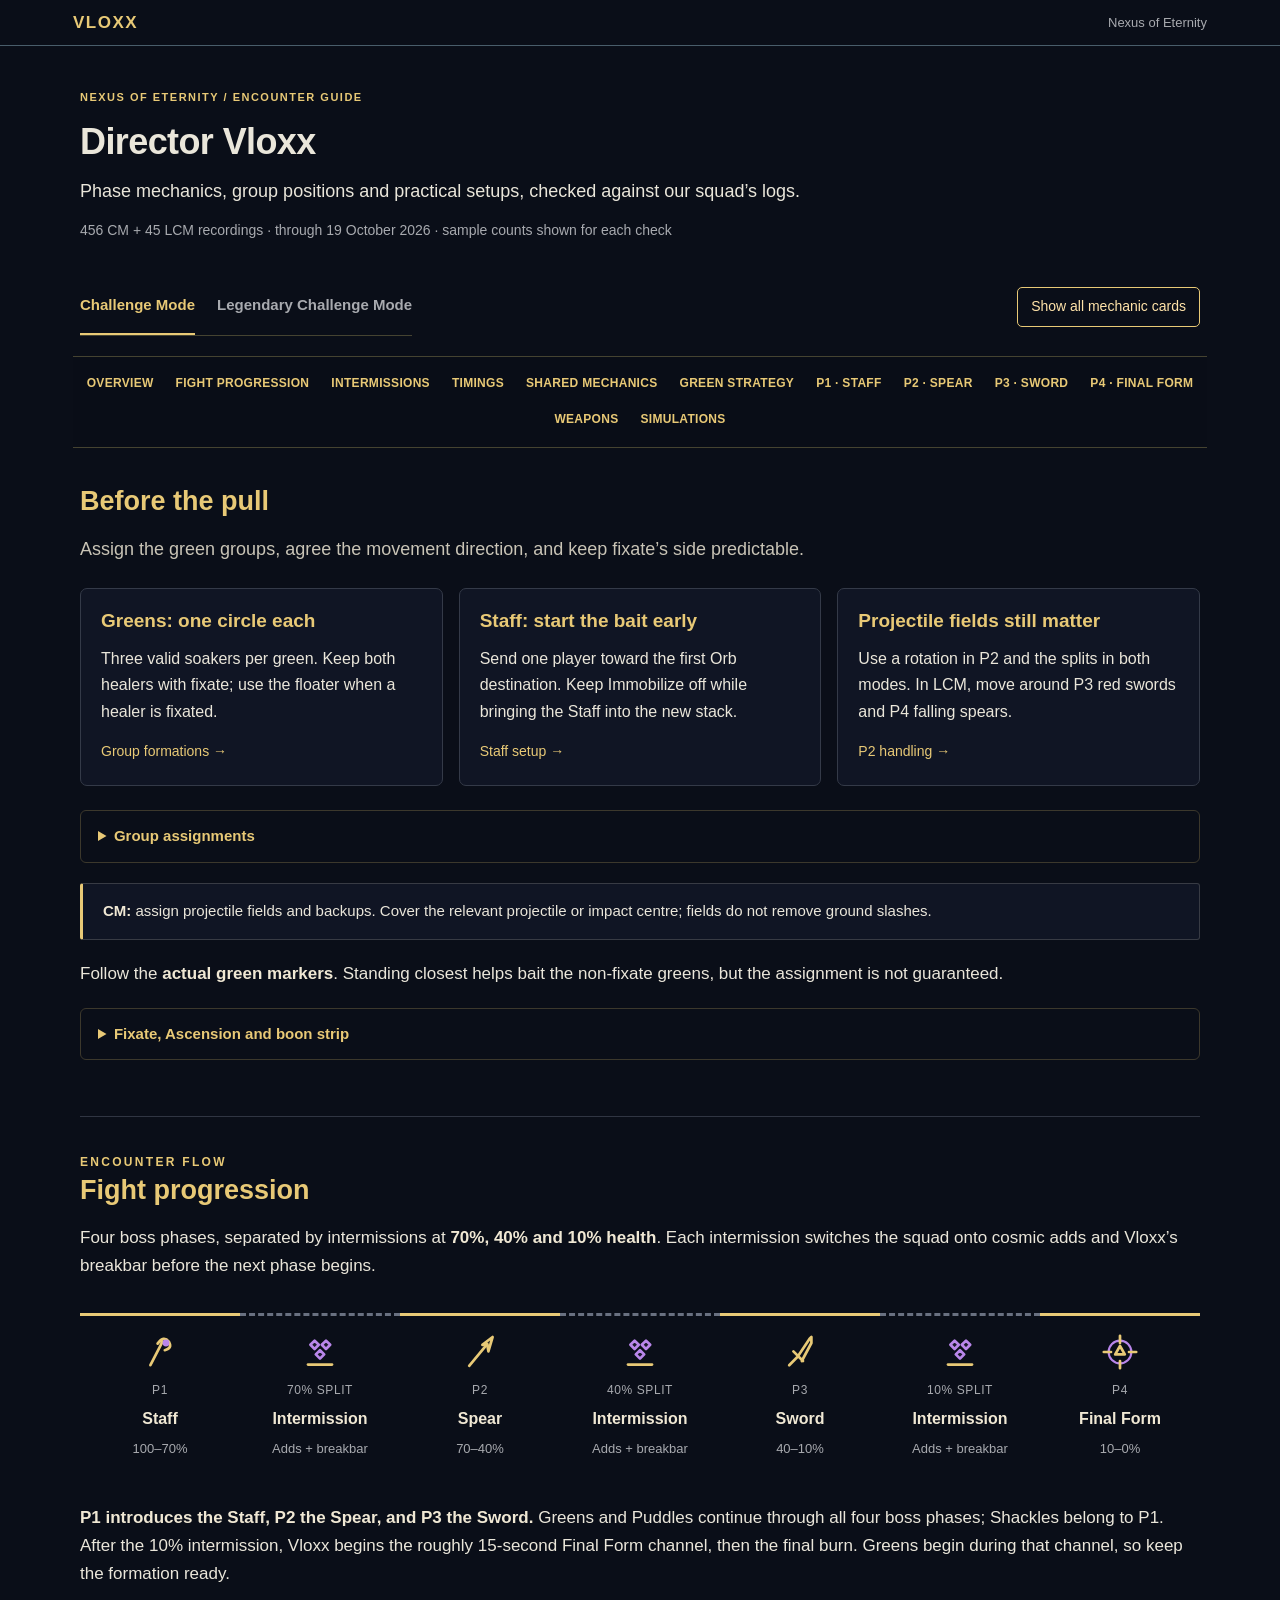
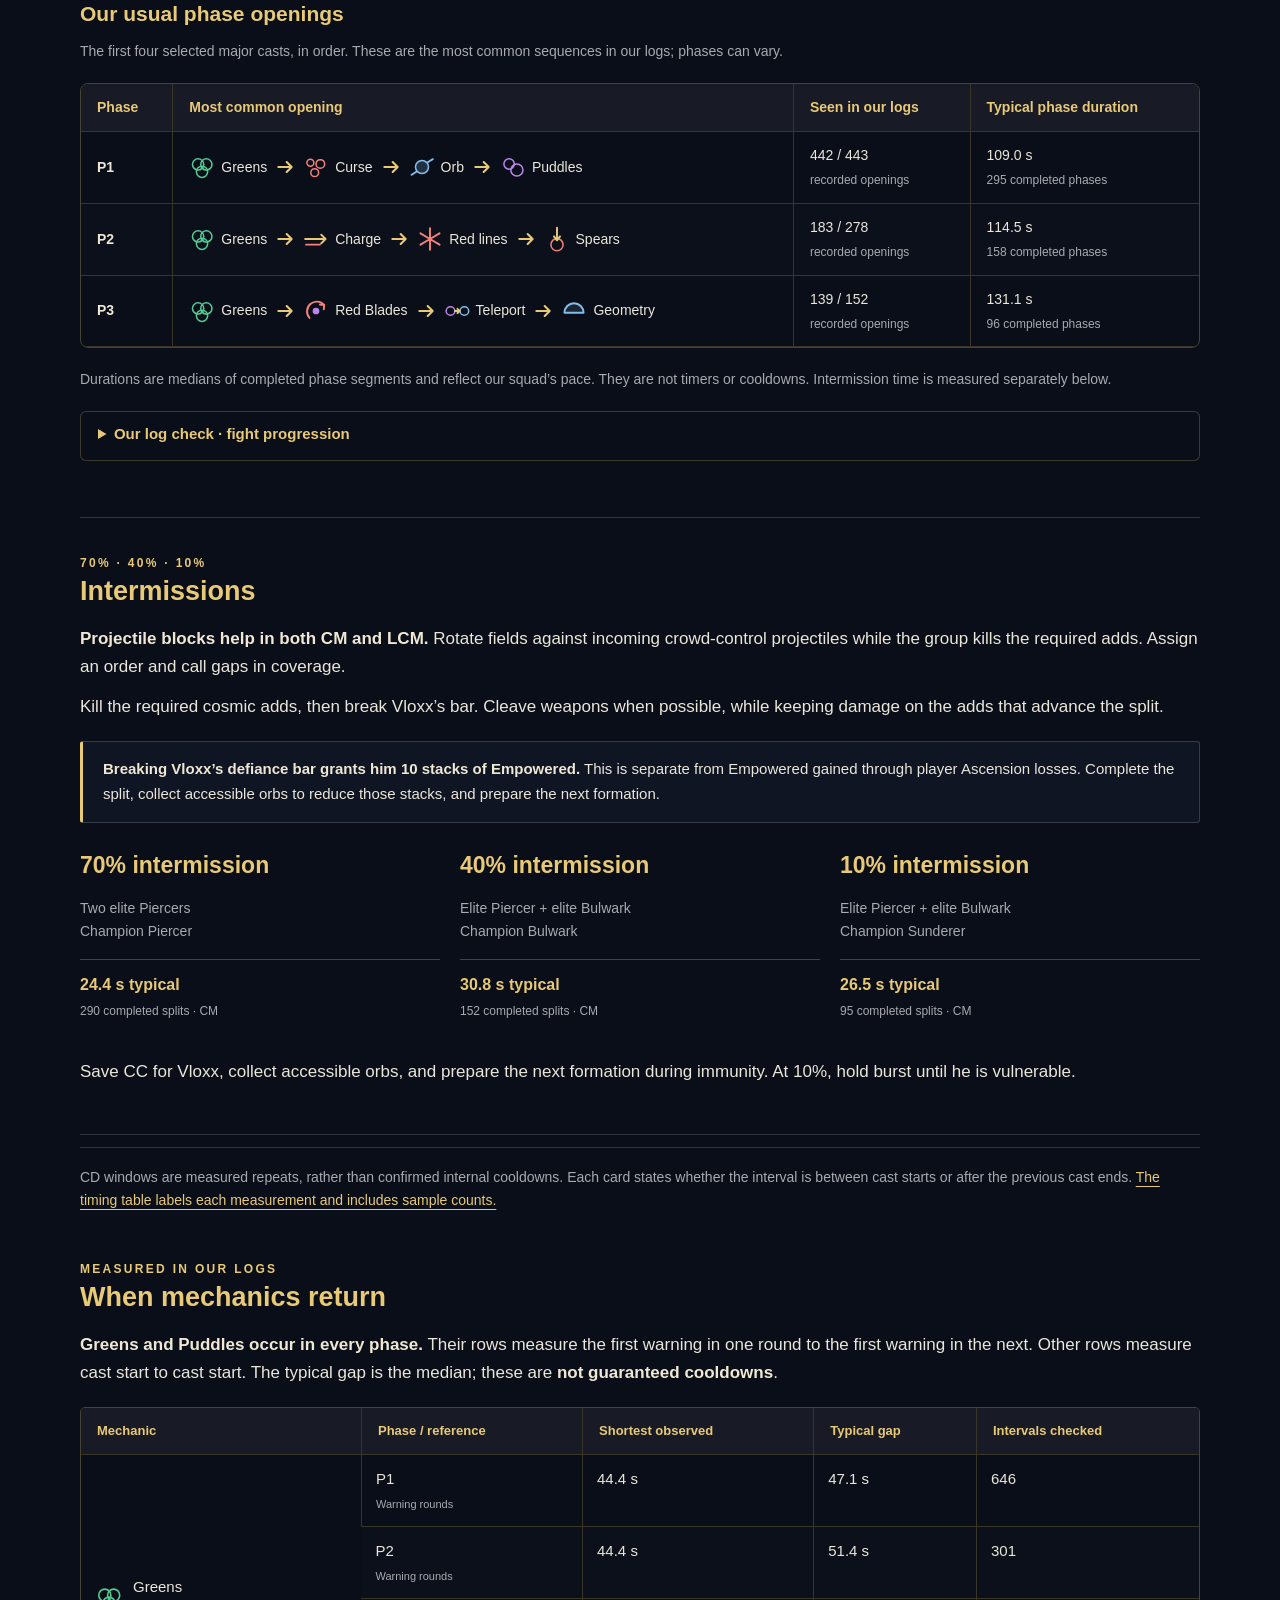
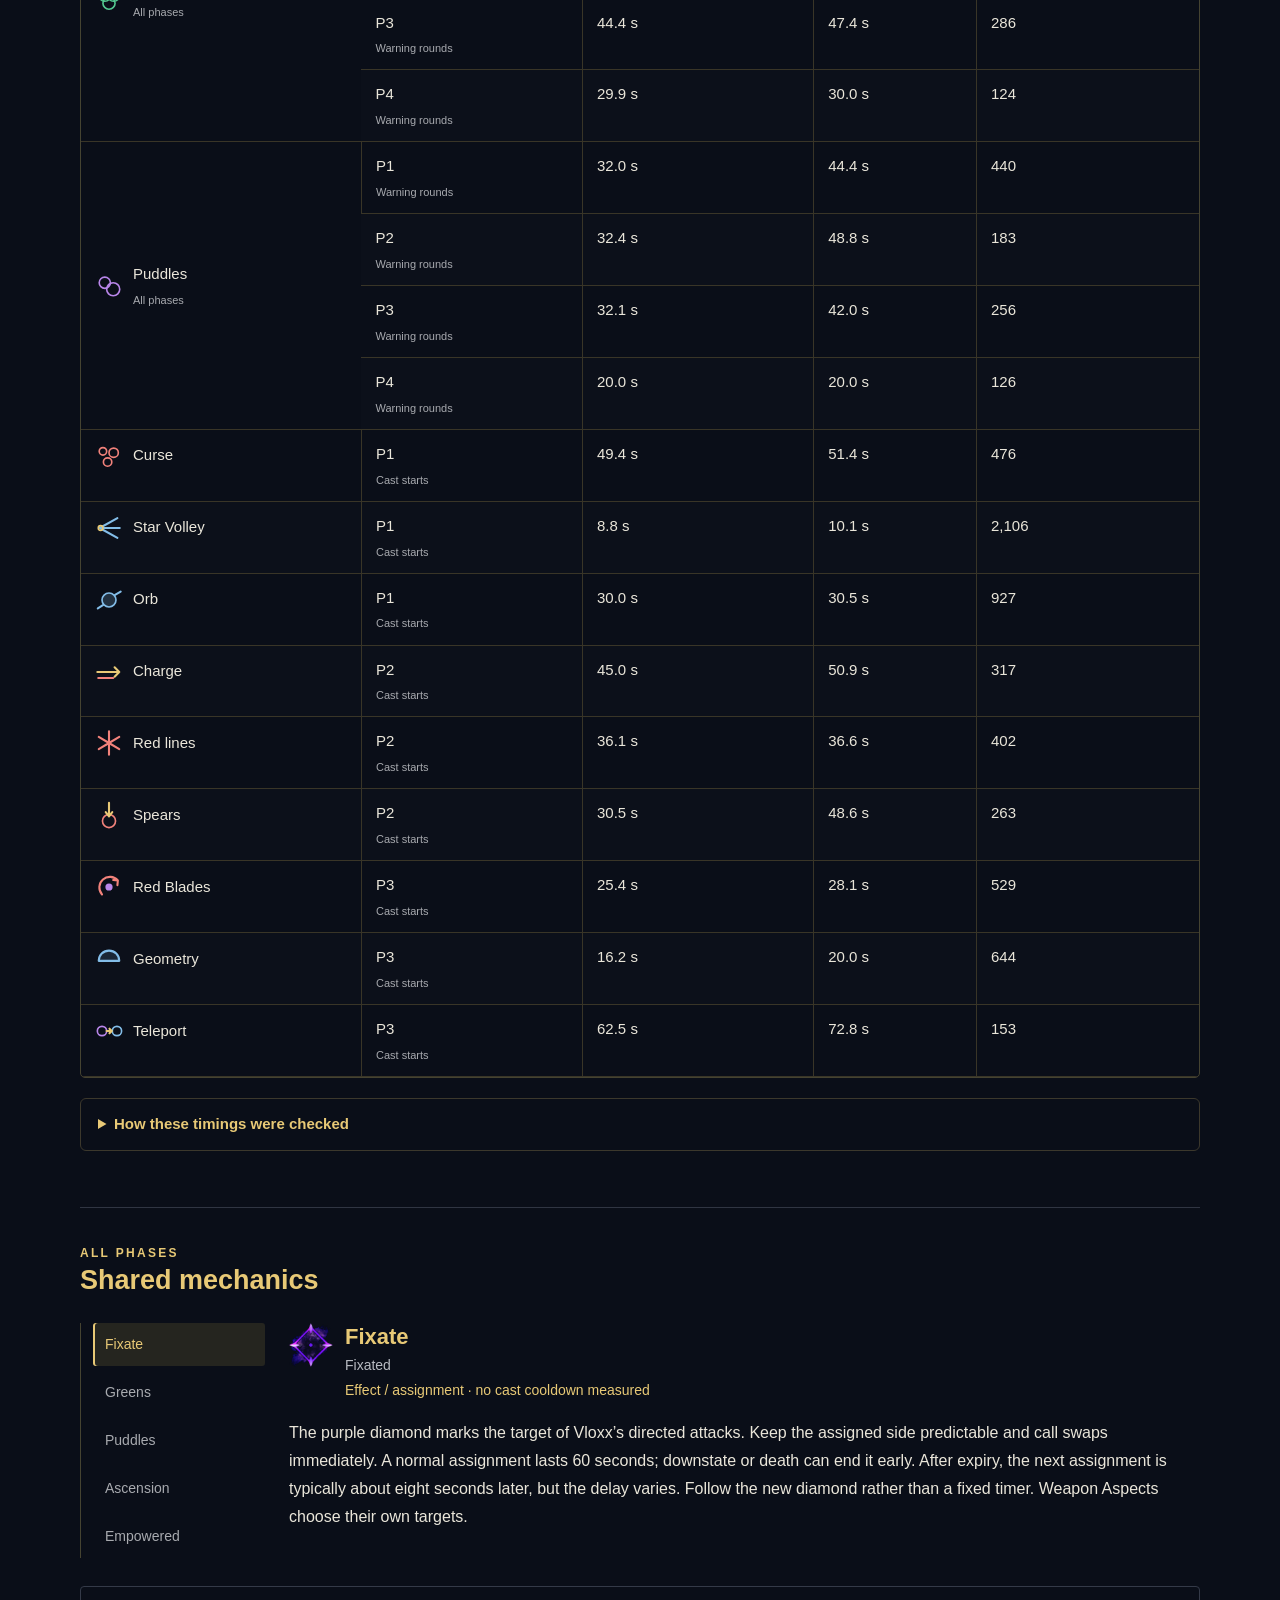
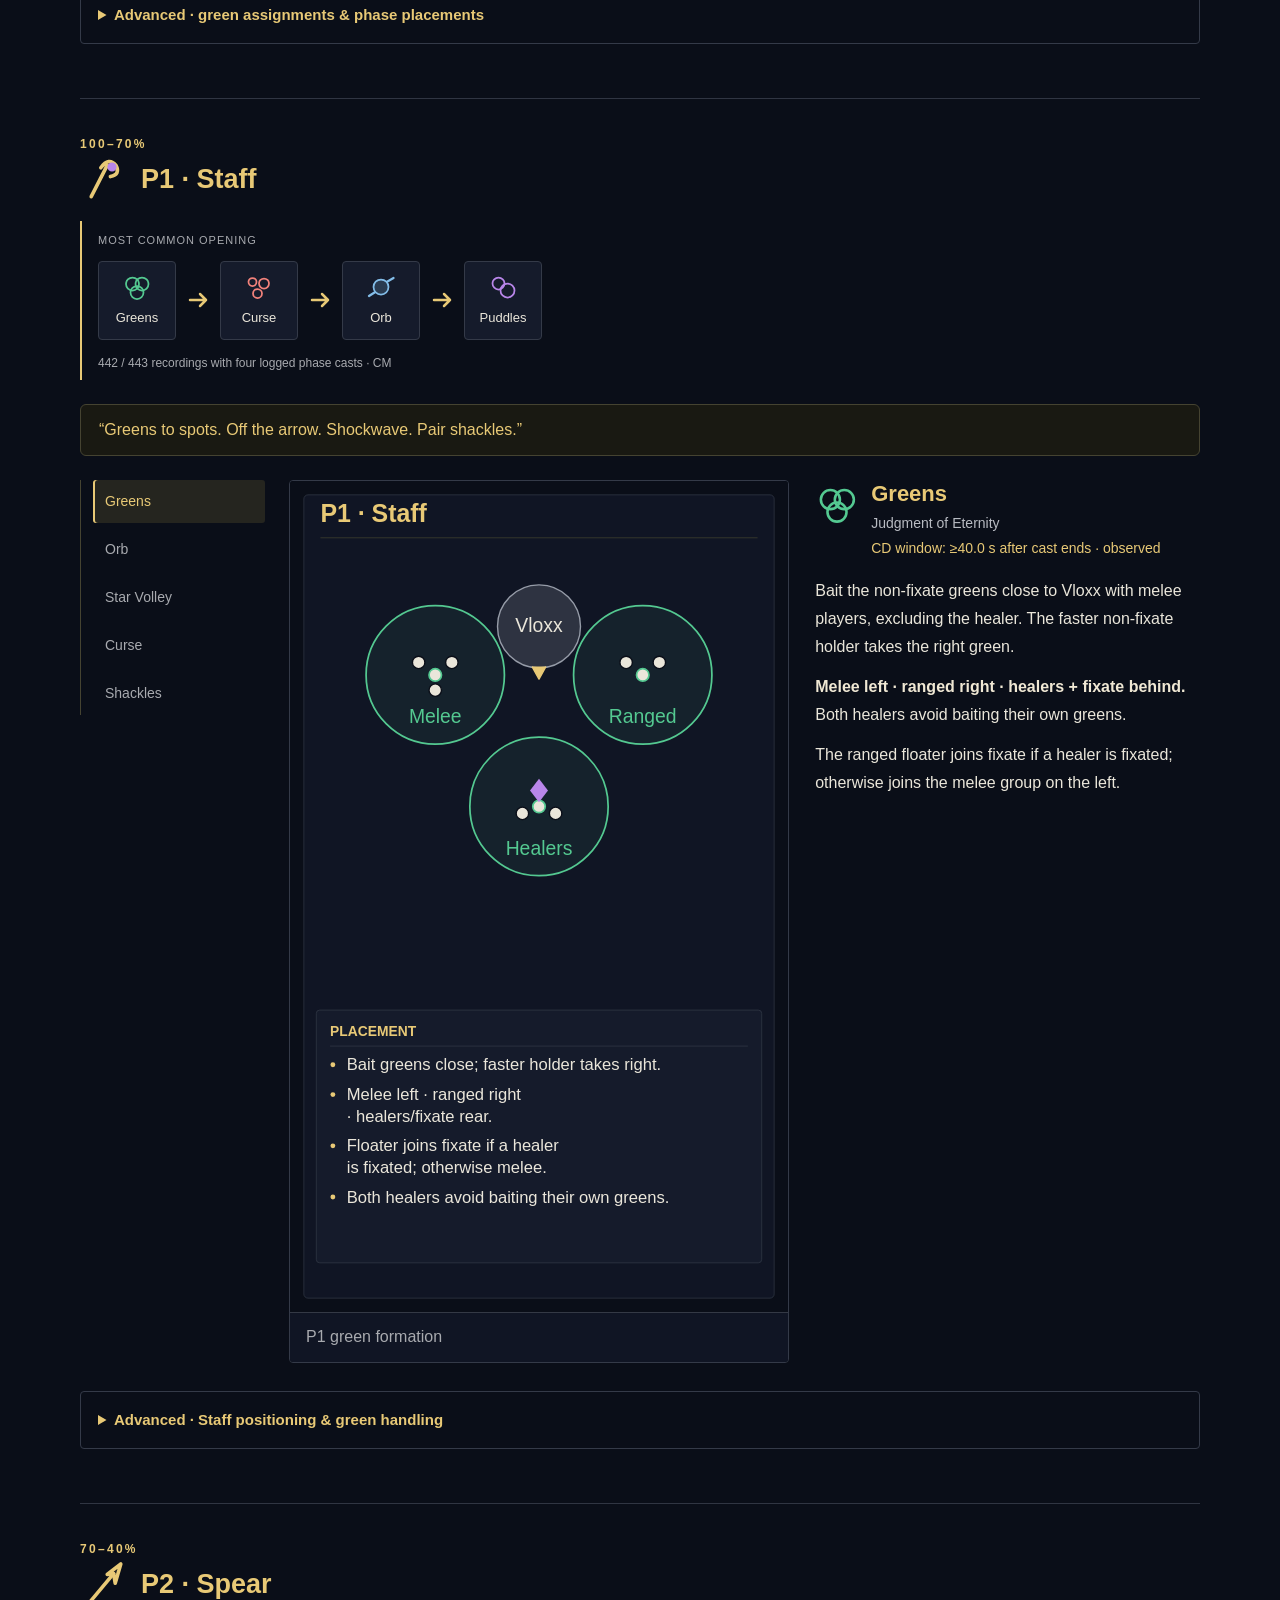
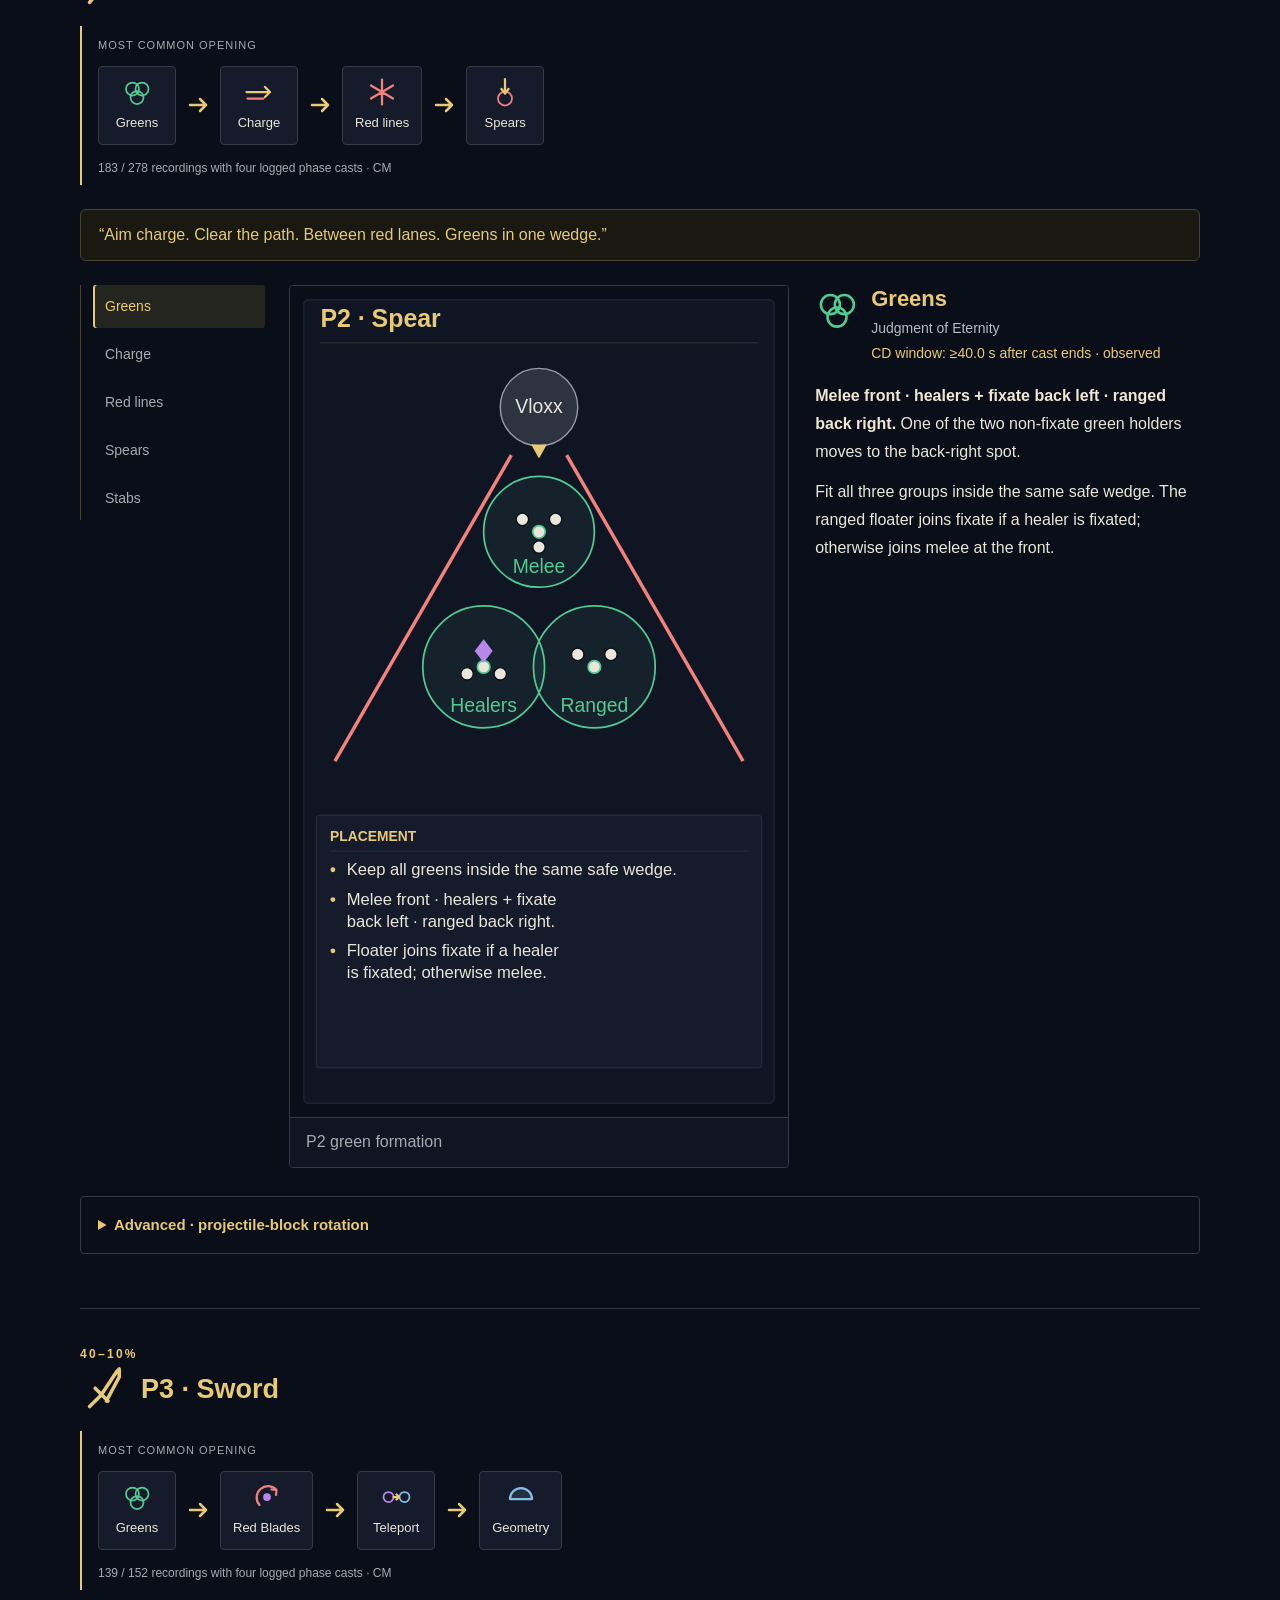
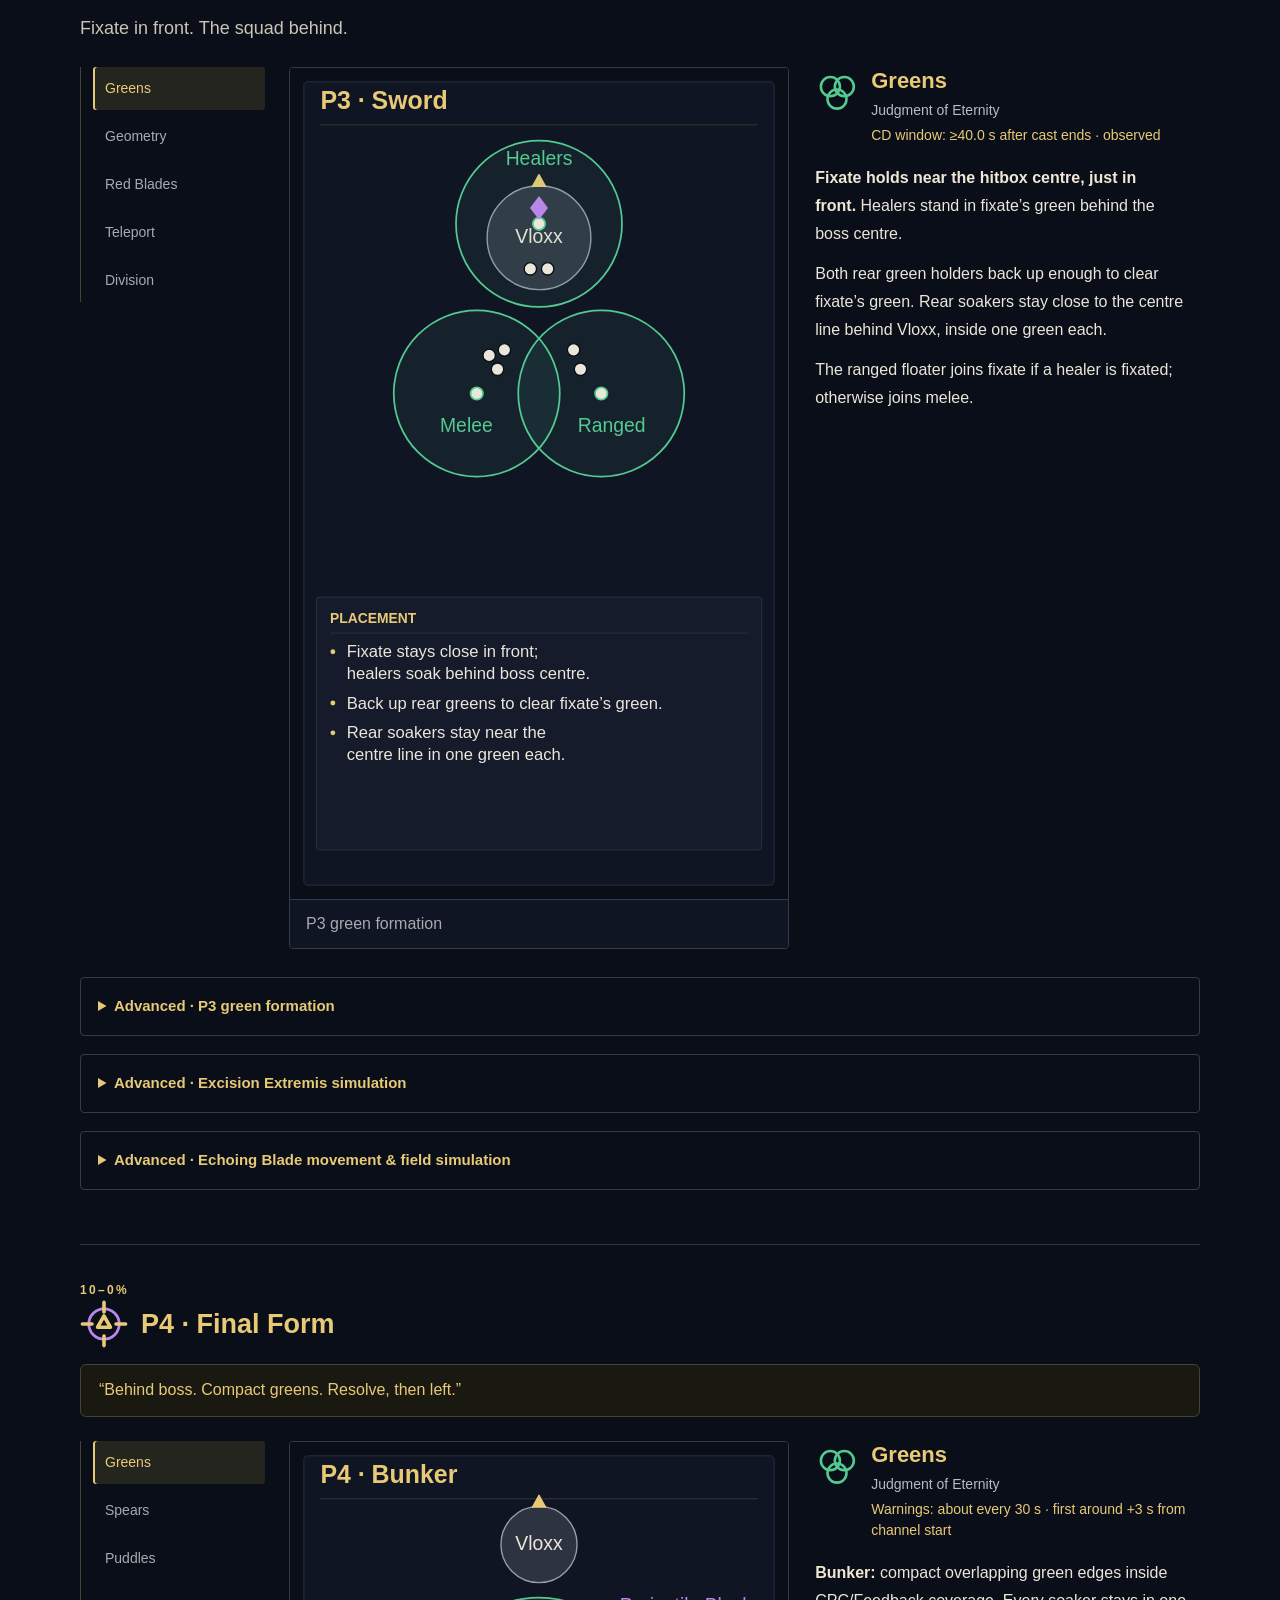
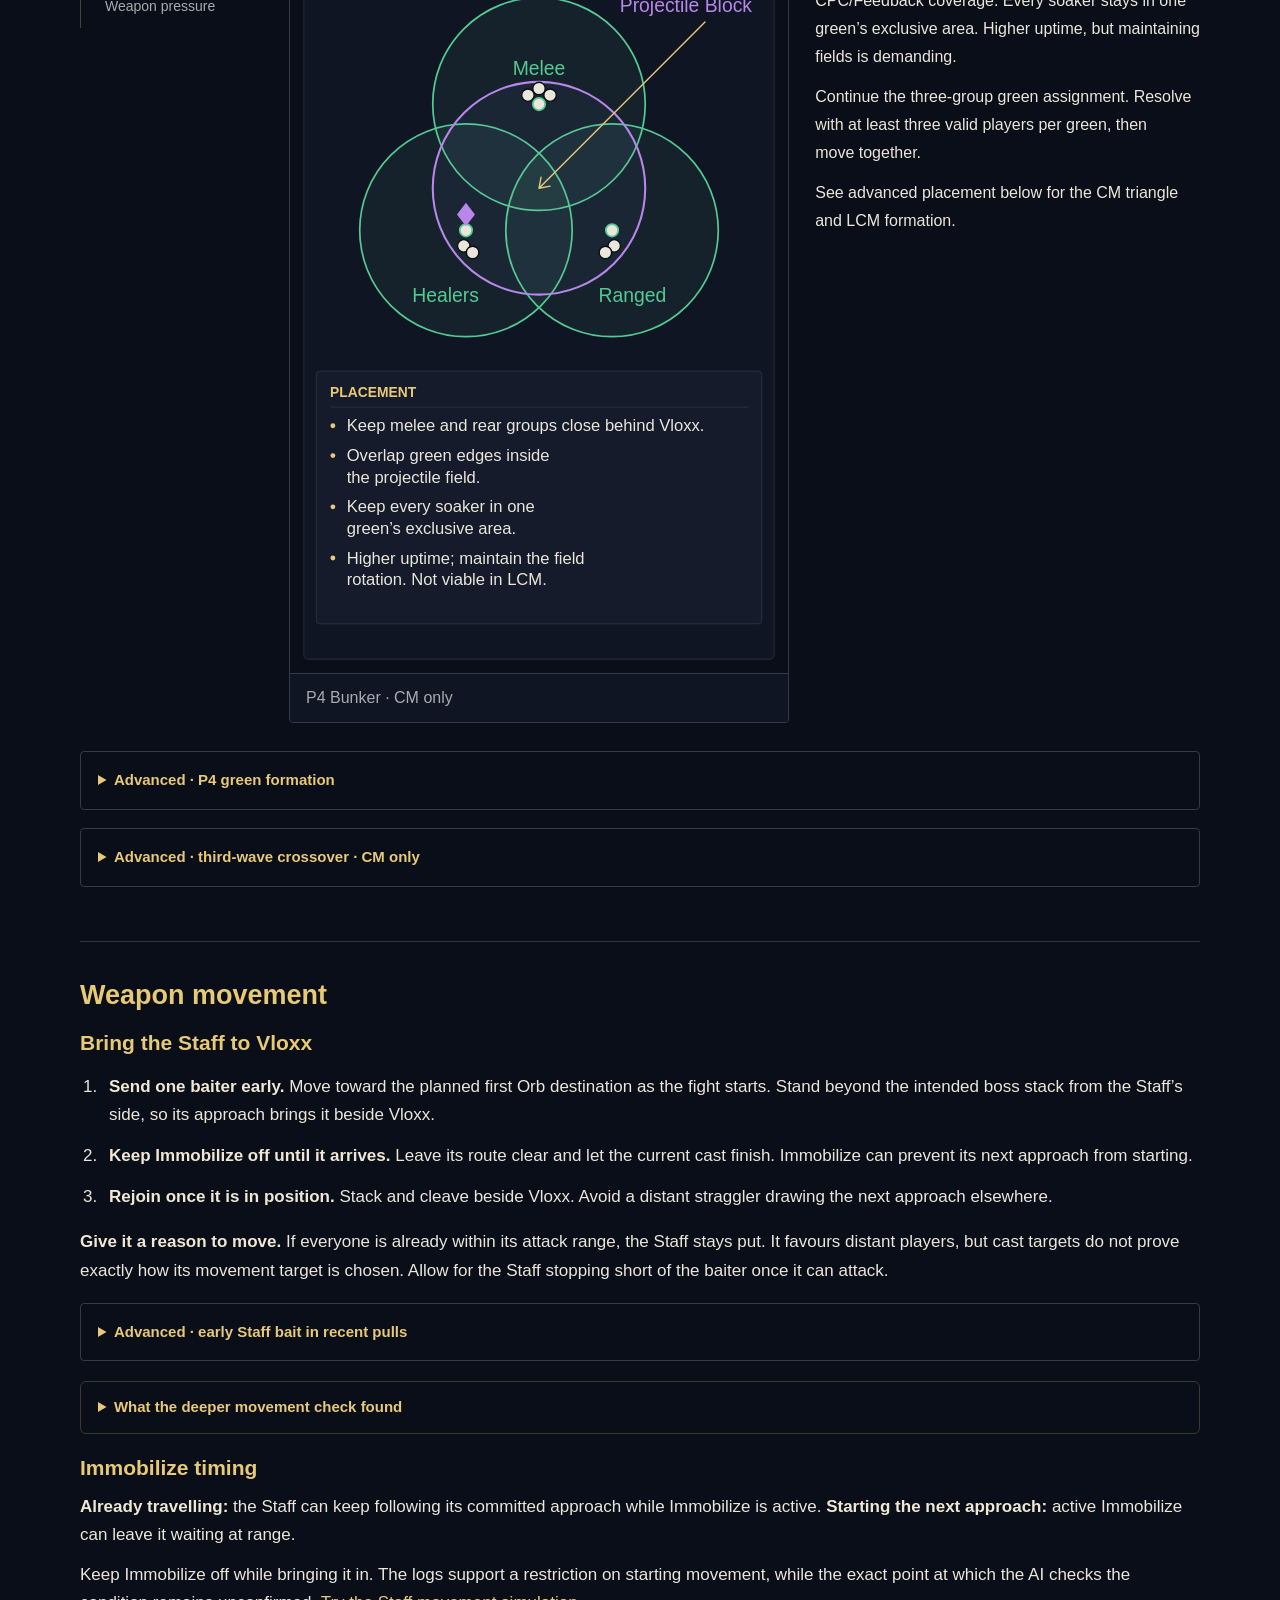
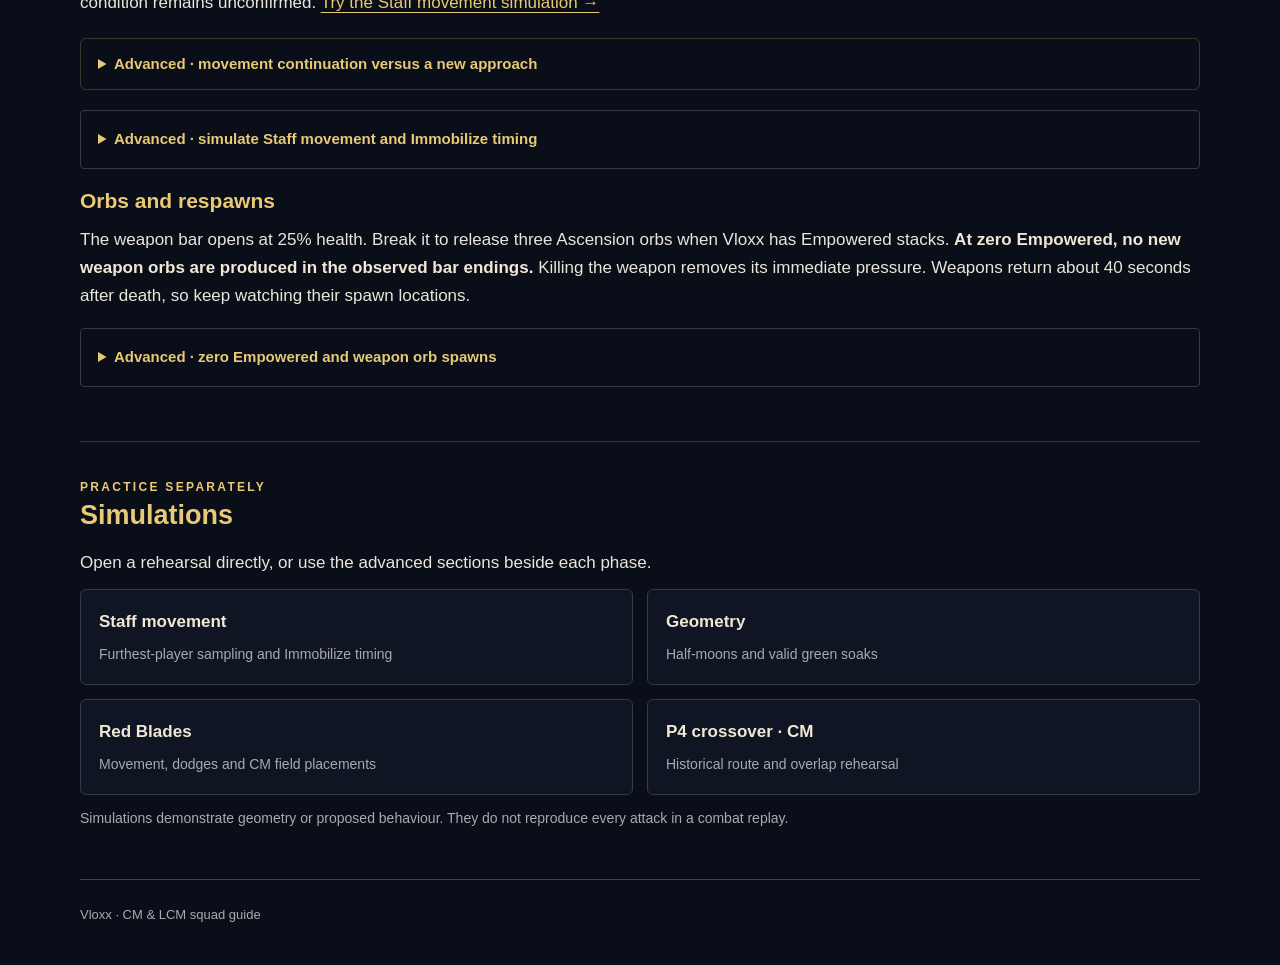
==== commit 5e287a3a: "Expand encounter progression, assignments and Ascension guidance" ====
--- a/Vloxx_Guide.html
+++ b/Vloxx_Guide.html
@@ -32,23 +32,67 @@
 .combined-diagram-actions{display:flex;align-items:center;gap:10px;flex-wrap:wrap}.combined-diagram-actions button{margin:0}
 
 .phase-coverage,.timing-reference{display:block;font-size:11px;color:var(--muted);margin-top:4px}.field-timing td[rowspan]{vertical-align:middle}.mechanic-cd .p4-repeat{display:block;margin-top:4px}
-</style></head><body data-mode="CM" data-reading="cards"><header class="top"><a class="brand" href="#overview">VLOXX</a><span class="top-sub">Nexus of Eternity</span></header>
-<div class="wrap"><header class="hero"><div class="eyebrow">Nexus of Eternity / Encounter guide</div><h1>Director Vloxx</h1><p class="field-intro">Phase mechanics, group positions and practical setups, checked against our squad’s logs.</p><p class="field-coverage">426 CM + 45 LCM recordings · 16 September–18 October 2026</p></header>
-<div class="mode-bar"><div class="mode-tabs" role="tablist" aria-label="Encounter difficulty"><button id="cm-tab" type="button" role="tab" aria-selected="true" aria-controls="difficulty-guide" data-mode="CM">Challenge Mode <span>CM</span></button><button id="lcm-tab" type="button" role="tab" aria-selected="false" aria-controls="difficulty-guide" data-mode="LCM">Legendary Challenge Mode <span>LCM</span></button></div><button type="button" id="reading-view" aria-pressed="false">Browse one mechanic at a time</button></div>
-<nav class="tabs" aria-label="Guide sections"><a href="#overview">Overview</a><a href="#timings">Timings</a><a href="#shared">Shared mechanics</a><a href="#greens">Green strategy</a><a href="#p1">P1 · Staff</a><a href="#p2">P2 · Spear</a><a href="#p3">P3 · Sword</a><a href="#p4">P4 · Final Form</a><a href="#weapons">Weapons</a><a href="#simulations">Simulations</a></nav>
+
+.resource-rules-body{padding-top:8px}.resource-rules-body h3{margin-top:26px}.resource-rules-body h4{margin-top:22px}.resource-rules-body td small{display:block;color:var(--muted,#a8aaaf);font-size:.85em;margin-top:4px}.resource-list li{margin:10px 0}.resource-rules-body .tablebox{margin:18px 0}
+
+/* Slightly stronger icon outlines; keep the original thin/thick hierarchy. */
+.mechanic-icon [stroke-width="2"]{stroke-width:3.5}.mechanic-icon [stroke-width="3"]{stroke-width:4.5}
+.field-opening p{align-items:center;column-gap:10px;row-gap:12px}.field-opening .opening-next{display:block;width:24px;height:24px;flex:0 0 24px;color:var(--gold)}
+
+.mechanic-panel.resource-panel{grid-template-columns:minmax(0,1fr);min-height:0}.fixate-icon{object-fit:contain}
+
+.split-grid>[id]{scroll-margin-top:100px}
+
+.progression-track{display:grid;grid-template-columns:repeat(7,minmax(0,1fr));list-style:none;padding:0;margin:28px 0;gap:0}.progression-track li{display:flex;flex-direction:column;align-items:center;text-align:center;gap:7px;padding:18px 8px 12px;border-top:3px solid var(--gold);min-width:0}.progression-track .progression-split{border-top:3px dashed #697080}.progression-track .mechanic-icon{width:36px;height:36px;flex-basis:36px;margin-bottom:4px}.progression-label{font-size:12px;text-transform:uppercase;letter-spacing:.6px;color:var(--muted)}.progression-track strong{font-size:16px;line-height:1.4}.progression-hp{font-size:13px;color:var(--muted)}.progression-opening{display:flex;align-items:center;flex-wrap:wrap;gap:8px;min-width:320px}.progression-mechanic{display:inline-flex;align-items:center;gap:6px;font-size:14px}.progression-opening .mechanic-icon{width:26px;height:26px;flex-basis:26px}.progression-opening .opening-next{width:20px;height:20px;flex:0 0 20px;color:var(--gold)}#progression td{vertical-align:middle}#progression td small,.split-duration small{display:block;font-size:12px;color:var(--muted);margin-top:4px}.progression-caption{font-size:14px;color:var(--muted)}.split-duration{border-top:1px solid var(--line);padding-top:12px;margin-top:16px}.split-duration strong{font-size:16px}@media(max-width:800px){.progression-track{grid-template-columns:repeat(7,135px);overflow-x:auto;padding-bottom:12px}.progression-track li{padding-inline:6px}}
+
+.assignment-body{padding-top:10px}.assignment-body .tablebox{margin:18px 0}.assignment-body th,.assignment-body td{vertical-align:top}.assignment-body td:first-child{min-width:125px}.assignment-body td{font-size:15px;line-height:1.65}.assignment-body p{max-width:100ch}
+
+.progression-total td{border-top:2px solid var(--gold);background:#e8c97608}
+</style></head><body data-mode="CM" data-reading="focused"><header class="top"><a class="brand" href="#overview">VLOXX</a><span class="top-sub">Nexus of Eternity</span></header>
+<div class="wrap"><header class="hero"><div class="eyebrow">Nexus of Eternity / Encounter guide</div><h1>Director Vloxx</h1><p class="field-intro">Phase mechanics, group positions and practical setups, checked against our squad’s logs.</p><p class="field-coverage">456 CM + 45 LCM recordings · through 19 October 2026 · sample counts shown for each check</p></header>
+<div class="mode-bar"><div class="mode-tabs" role="tablist" aria-label="Encounter difficulty"><button id="cm-tab" type="button" role="tab" aria-selected="true" aria-controls="difficulty-guide" data-mode="CM">Challenge Mode <span>CM</span></button><button id="lcm-tab" type="button" role="tab" aria-selected="false" aria-controls="difficulty-guide" data-mode="LCM">Legendary Challenge Mode <span>LCM</span></button></div><button type="button" id="reading-view" aria-pressed="true">Show all mechanic cards</button></div>
+<nav class="tabs" aria-label="Guide sections"><a href="#overview">Overview</a><a href="#progression">Fight progression</a><a href="#splits">Intermissions</a><a href="#timings">Timings</a><a href="#shared">Shared mechanics</a><a href="#greens">Green strategy</a><a href="#p1">P1 · Staff</a><a href="#p2">P2 · Spear</a><a href="#p3">P3 · Sword</a><a href="#p4">P4 · Final Form</a><a href="#weapons">Weapons</a><a href="#simulations">Simulations</a></nav>
 <main class="content" id="difficulty-guide" role="tabpanel" aria-labelledby="cm-tab">
-<section id="overview"><h2>Before the pull</h2><p class="lead">Assign the green groups, agree the movement direction, and keep fixate’s side predictable.</p><div class="field-highlights"><article><h3>Greens: one circle each</h3><p>Three valid soakers per green. Keep both healers with fixate; use the floater when a healer is fixated.</p><a href="#greens">Group formations →</a></article><article><h3>Staff: start the bait early</h3><p>Send one player toward the first Orb destination. Keep Immobilize off while bringing the Staff into the new stack.</p><a href="#weapons">Staff setup →</a></article><article><h3>Projectile fields still matter</h3><p>Use a rotation in P2 and the splits in both modes. In LCM, move around P3 red swords and P4 falling spears.</p><a href="#p2">P2 handling →</a></article></div><details class="field-roles"><summary>Group assignments</summary><ul><li><strong>Melee:</strong> close bait, then the assigned melee green.</li><li><strong>Ranged:</strong> the other non-fixate green.</li><li><strong>Healers:</strong> soak fixate’s green; avoid baiting separate greens.</li><li><strong>Floater:</strong> join fixate if a healer is fixated; otherwise melee.</li></ul></details><div class="note mode-cm"><strong>CM:</strong> assign projectile fields and backups. Cover the relevant projectile or impact centre; fields do not remove ground slashes.</div><div class="note mode-lcm"><strong>LCM:</strong> assign a projectile-block rotation for P2 falling spears and split-phase crowd-control projectiles. P3 red swords and P4 falling spears are unblockable; move around those attacks.</div><p>Follow the <strong>actual green markers</strong>. Standing closest helps bait the non-fixate greens, but the assignment is not guaranteed.</p><details><summary>Fixate, Ascension and boon strip</summary><p><strong>Fixate:</strong> the purple diamond directs Vloxx’s targeted attacks. Call swaps immediately. Stealth, downstate or death can remove it. Weapon Aspects choose their own targets.</p><p><strong>Ascension:</strong> start with ten stacks. Failed greens lose stacks and strengthen Vloxx. Collect weapon orbs to recover Ascension and reduce Empowered. Zero stacks is fatal.</p><p><strong>Ordinary strips:</strong> the CM audit supports <strong>11 − current Ascension</strong> boon types removed, favouring the newest applications or refreshes. Missing Ascension makes later hits more disruptive. Slice Through Reality can corrupt many boons at once.</p><p><strong>Excision:</strong> landed hits refresh a roughly one-second strip lockout. Division can strip again much sooner; there is no universal strip-immunity window.</p></details></section>
-
+<section id="overview"><h2>Before the pull</h2><p class="lead">Assign the green groups, agree the movement direction, and keep fixate’s side predictable.</p><div class="field-highlights"><article><h3>Greens: one circle each</h3><p>Three valid soakers per green. Keep both healers with fixate; use the floater when a healer is fixated.</p><a href="#greens">Group formations →</a></article><article><h3>Staff: start the bait early</h3><p>Send one player toward the first Orb destination. Keep Immobilize off while bringing the Staff into the new stack.</p><a href="#weapons">Staff setup →</a></article><article><h3>Projectile fields still matter</h3><p>Use a rotation in P2 and the splits in both modes. In LCM, move around P3 red swords and P4 falling spears.</p><a href="#p2">P2 handling →</a></article></div><details class="field-roles"><summary>Group assignments</summary><div class="assignment-body"><p><strong>Build three green groups around fixate, melee and ranged.</strong> Each green needs at least three valid players, including its holder. With ten players, there is one extra body to balance the groups. A player standing in two greens counts for neither.</p><p>“Melee” and “ranged” are formation assignments. They give everyone a predictable place to go when the markers appear; use the phase’s diagram for the actual positions.</p><div class="tablebox"><table><thead><tr><th>Assignment</th><th>What to do</th><th>Why</th></tr></thead><tbody><tr><td><strong>Melee group</strong></td><td>Use the assigned melee position for the current phase. If you hold a non-fixate green, bring it to that position; the rest of the group follows the holder.</td><td>A predictable position reduces last-second movement and preserves damage uptime. Follow the actual markers and leave enough space for the other green groups.</td></tr><tr><td><strong>Ranged group</strong></td><td>Resolve the other non-fixate green at the ranged position. Its holder moves there promptly; the assigned soakers follow.</td><td>This gives the second green its own stable group and keeps it clear of fixate’s soak. Ranged players can maintain pressure while making the required space.</td></tr><tr><td><strong>Both healers</strong></td><td>Join fixate’s green and use the healer position in the current phase’s formation. Avoid becoming a separate non-fixate holder where the targeting allows it.</td><td>Two healers plus a non-healer fixate already make a valid three-person soak. Keeping the healers together also gives a predictable healing position while the other groups move.</td></tr><tr><td><strong>Fixated player</strong></td><td>Call the diamond immediately and use the phase’s fixate position. Move to that job even if you were assigned to the melee or ranged group.</td><td>Vloxx’s directed attacks follow fixate. A predictable position keeps his facing and attack lanes manageable; your original group must account for your departure.</td></tr><tr><td><strong>Ranged floater</strong></td><td>Join fixate when a healer is fixated; otherwise use the default melee stack. Check the actual headcounts and fill a missing third soaker if a swap changes the balance.</td><td>A healer holding fixate is still only one player: both healers together make two, so they need the floater. In other cases, the extra player helps the melee group maintain its soak.</td></tr></tbody></table></div><p><strong>Count players, not role labels.</strong> Fixate can take someone out of either group. If that leaves a green with only two, adjust the spare player or an agreed backup so every green has three. Nominate a backup floater for cases where the usual floater is fixated or unavailable.</p><p><strong>Before pulling:</strong> name the floater and backup, agree the phase formations, and assign the projectile-block rotation and movement calls. On each green, identify the actual holders, move to the formation, then hold a valid three-person soak until it resolves.</p><p><a href="#greens">See the complete green formations ↓</a></p></div></details><div class="note mode-cm"><strong>CM:</strong> assign projectile fields and backups. Cover the relevant projectile or impact centre; fields do not remove ground slashes.</div><div class="note mode-lcm"><strong>LCM:</strong> assign a projectile-block rotation for P2 falling spears and split-phase crowd-control projectiles. P3 red swords and P4 falling spears are unblockable; move around those attacks.</div><p>Follow the <strong>actual green markers</strong>. Standing closest helps bait the non-fixate greens, but the assignment is not guaranteed.</p><details class="resource-rules" id="fixate-ascension"><summary>Fixate, Ascension and boon strip</summary>
+<div class="resource-rules-body"><h3>Fixate: follow the diamond</h3>
+<p>The purple diamond aims Vloxx’s directed attacks. <strong>A normal assignment lasts 60 seconds.</strong> It can end early, especially when the holder goes down or dies. Weapon Aspects choose their own targets.</p>
+<p><strong>After natural expiry, the next assignment is typically about eight seconds later.</strong> It can be almost immediate or delayed for much longer by encounter timing. There is no dependable fixed swap countdown, and the same player can be chosen again. Keep watching for the new diamond and call it immediately.</p>
+<h3 id="ascension-rules">Ascension and Empowered: two linked resources</h3>
+<ul class="resource-list"><li><strong>Ascension belongs to each player.</strong> Start with ten stacks. Losing stacks makes ordinary boon stripping stronger; reaching zero is fatal.</li><li><strong>Empowered belongs to Vloxx.</strong> Each Ascension stack lost adds one stack of his Empowered damage buff. A death can add the player’s remaining stacks, so one mistake can increase pressure on the whole squad. Breaking his intermission defiance bar also grants him <strong>10 Empowered stacks</strong>.</li><li><strong>Orbs reverse the exchange.</strong> Collect an Ascension orb to recover one missing stack, up to ten, and remove one Empowered stack from Vloxx. Prioritise players missing Ascension when it is safe to collect.</li></ul>
+<p>Weapon breakbars produce three orbs when Vloxx has Empowered stacks. <strong>At zero Empowered, no new weapon orbs were recorded.</strong> Orbs already on the floor are separate; don’t wait for another weapon bar to produce more at zero stacks.</p>
+<h3>What can cost Ascension?</h3><div class="tablebox"><table><thead><tr><th>Cause</th><th>Ascension lost</th><th>What triggers it</th><th>Log evidence</th></tr></thead><tbody><tr><td>Greens</td><td>3 per affected player</td><td>Fail a three-person green, including invalid overlap soaks. Applies in P1–P4.</td><td>647 CM · 59 LCM</td></tr><tr><td>Shackles</td><td>1 per affected player</td><td>Fail a two-person green in P1.</td><td>205 CM · 8 LCM</td></tr><tr><td>Teleport</td><td>1 per affected player</td><td>Get caught in Slice Through Reality’s corruption event in P3.</td><td>169 CM · 11 LCM</td></tr><tr><td>Death / defeat</td><td>Remaining stacks</td><td>Death can transfer the player’s remaining Ascension to Vloxx. Downstate alone is a separate event.</td><td>Seen with different remaining stack totals in both modes</td></tr></tbody></table></div>
+<p>These are the supported causes in this collection. <strong>A boon strip is not automatically an Ascension loss.</strong> Ordinary surviving hits from Red Blades, Geometry, Division, Spears, Curse, Orb and Puddles do not independently establish an Ascension penalty. A fatal hit can still lead to the death transfer above.</p>
+<h3>How ordinary boon removal works</h3>
+<p><strong>Boon types removed = the smaller of available boon types and 11 − current Ascension.</strong> Removing Might means the whole boon type, potentially all 25 stacks. It does not mean removing one Might stack.</p>
+<div class="tablebox"><table><thead><tr><th>Your Ascension</th><th>10</th><th>9</th><th>8</th><th>7</th><th>6</th><th>5</th><th>4</th><th>3</th><th>2</th><th>1</th></tr></thead><tbody><tr><td>Ordinary boon types removed</td><td>1</td><td>2</td><td>3</td><td>4</td><td>5</td><td>6</td><td>7</td><td>8</td><td>9</td><td>10</td></tr></tbody></table></div>
+<p>For example, a failed large green takes a player from ten to seven Ascension. Subsequent ordinary stripping can remove <strong>four boon types per eligible hit</strong>, rather than one. Recovering Ascension reduces this pressure again.</p>
+<p>Ordinary removal strongly favours the <strong>most recently applied or refreshed boon types</strong>. A fresh cover boon can be selected ahead of Quickness or Alacrity, but missing stacks allow more types to be removed. Concurrent applications and overlapping attacks can defeat that plan.</p>
+<p><strong>Keep the exceptions separate:</strong> Teleport corrupts many boon types at once; Aegis used to block an attack and Stability consumed by crowd control are not ordinary arbitrary-boon selection. Some failed Greens also remove Stability in addition to their ordinary quota.</p>
+<h3>Does each mechanic have a strip ICD?</h3>
+<p><strong>There is no universal strip-immunity window.</strong> “Marker” below means an observed internal effect in the recording character’s log. Its duration alone does not prove that every component of that mechanic is gated by it.</p>
+<div class="tablebox"><table><thead><tr><th>Mechanic</th><th>Boon-removal timing</th><th>What the evidence supports</th></tr></thead><tbody><tr><td>Geometry <small>Excision Extremis · Vloxx / Sword Aspect</small></td><td>~1 s, refreshable</td><td>The strongest lockout evidence. Further landed Geometry hits can refresh the window even when they remove no boon. Count from the last relevant hit, not the last strip.</td></tr><tr><td>Red Blades <small>Echoing Blade</small></td><td>500 ms marker</td><td>Matched hits apply a 500 ms internal marker. Clean repeat strips are no closer than about 0.54 s in these logs. This does not protect against another mechanic.</td></tr><tr><td>Curse <small>Surrounding Curse · Vloxx</small></td><td>1,000 ms marker</td><td>Clean repeat strips are about 1.03 s apart or longer. Don’t extend that result to every Staff attack with a similar name.</td></tr><tr><td>Orb <small>Annihilating Orb · Vloxx</small></td><td>1,000 ms marker</td><td>Marker duration observed; too few isolated rapid hits to prove that every Orb component shares a one-second strip ICD.</td></tr><tr><td>Charge <small>Cosmic Charge · Vloxx</small></td><td>500 ms marker</td><td>Seen on matched stripping hits. Other Charge damage and Stability consumption must be treated separately; a universal component-wide ICD is not established.</td></tr><tr><td>Division <small>Division Eternal · Vloxx / Sword Aspect</small></td><td>No one-second protection</td><td>Repeated strips can occur far sooner than a second, including during the Geometry marker. The shortest clean non-Stability-only repeat was 0.186 s for Vloxx and 0.160 s for the Sword in CM (0.194 / 0.184 s in LCM). These are observed intervals, not measured internal cooldowns.</td></tr><tr><td>Spears <small>Raging Storm · P2 / P4</small></td><td>Not established</td><td>Stripping and crowd control overlap across impacts. The three-second launch cadence is not proof of a three-second strip ICD.</td></tr><tr><td>Puddles <small>Probability Distribution</small></td><td>Not established</td><td>Large resolving hits can strip. Many smaller puddle ticks do not. Don’t assign one stripping rule to every damage tick sharing the skill name.</td></tr><tr><td>Phase pressure <small>Visions of Eternity</small></td><td>Not established</td><td>Ordinary boon-removal episodes are recorded; repeated attack spacing alone cannot establish a strip ICD.</td></tr><tr><td>Greens / Shackles</td><td>Not established</td><td>Failure combines Ascension loss with boon removal. Use the remaining Ascension total; some failures also remove Stability separately.</td></tr><tr><td>Teleport <small>Slice Through Reality</small></td><td>Not established</td><td>Mass corruption follows a separate rule. The ordinary Ascension quota and a fresh cover boon are not reliable protection.</td></tr></tbody></table></div>
+<details class="card-evidence"><summary>Our log check · Fixate, Ascension and strips</summary>
+<p><strong>501 unique CM/LCM recordings through 19 October:</strong> 456 CM and 45 LCM, including 30 newly indexed CM recordings from today. Normal mode is excluded. Raw logs and player identities remain local.</p>
+<h4>Fixate duration and reassignment</h4><div class="tablebox"><table><thead><tr><th>Mode</th><th>60 s applications</th><th>Full durations recorded</th><th>Typical next assignment</th><th>Observed delay range</th><th>Same-phase pairs</th></tr></thead><tbody><tr><td>CM</td><td>1,862</td><td>1,283</td><td>7.9 s</td><td>0.20–40.00 s</td><td>830</td></tr><tr><td>LCM</td><td>178</td><td>125</td><td>7.9 s</td><td>0.67–47.64 s</td><td>89</td></tr></tbody></table></div>
+<p>All 2,040 recorded applications specify 60,000 ms. Full observed durations range from 59.98 to 60.02 seconds. Delay pairs above start at natural removal and end at the next recorded assignment, staying in the same health phase and outside recorded Damage Immunity. They are observed delays, not an AI cooldown. There were 143 natural-expiry reassignments to the same player.</p>
+<h4>Ascension loss attribution</h4><p>The cause table counts surviving-player loss episodes, excluding down/death within 100 ms, and matching the same victim and source to a known failure/corruption packet within 100 ms. Large-green losses are three stacks; Shackles and Teleport losses are one. Every surviving-player loss episode in this check maps to one of those three families. Down/death-overlapping and unmatched events are retained separately rather than assigned to a new cause. Death transfers are checked separately against remaining stacks and Empowered applications.</p>
+<h4>Ordinary quantity and selection</h4><div class="tablebox"><table><thead><tr><th>Mode</th><th>Quantity-rule matches</th><th>Newest-boon selection matches</th></tr></thead><tbody><tr><td>CM</td><td>67,729 / 67,732</td><td>66,878 / 66,900</td></tr><tr><td>LCM</td><td>8,221 / 8,223</td><td>8,150 / 8,151</td></tr></tbody></table></div>
+<p>The comparison uses Curse, Red Blades, Division and Geometry, including Sword Aspect variants. Whole-boon removal episodes are counted once, rather than counting the accompanying synthetic per-stack events. Boon presence and recency are reconstructed in packet order, including a cover boon applied in the same millisecond. Quantity uses remaining Ascension and available boon types. Selection excludes episodes that remove every available boon; equal application times are ties. Mismatches remain in the counts.</p>
+<p><strong>Why Geometry timing starts at the last hit:</strong> the POV check contains 1,148 CM and 105 LCM rapid repeat hits with a matched 1,000 ms marker, available boons and no ordinary strip. Of these, 526 CM and 25 LCM occurred more than a second after the previous same-attack strip. That supports a window refreshed by further hits, rather than a timer starting only when a boon is removed.</p><p>Strip attribution requires one matching positive direct-damage skill from the same attacker within 5 ms, with a separate short window for Teleport. Close removal packets are grouped within 5 ms. Down/death-adjacent episodes are excluded. Internal-marker timing uses the recording character because those effects are not consistently logged for the rest of the squad. Damage components, overlaps, boon availability and Stability consumption limit what can be inferred about a mechanic’s exact ICD.</p>
+</details></div></details></section>
+
+<section id="progression"><div class="kicker">Encounter flow</div><h2>Fight progression</h2><p>Four boss phases, separated by intermissions at <strong>70%, 40% and 10% health</strong>. Each intermission switches the squad onto cosmic adds and Vloxx’s breakbar before the next phase begins.</p><ol class="progression-track" aria-label="Fight phases in order"><li class="progression-phase"><svg class="mechanic-icon" viewBox="0 0 60 60" aria-hidden="true"><path d="M14 52L34 13M26 16Q36 2 45 13Q51 24 38 27" fill="none" stroke="#e8c976" stroke-width="3" stroke-linecap="round" stroke-linejoin="round"/><circle cx="40" cy="15" r="4" fill="#b986ea" stroke="#b986ea" stroke-width="2"/></svg><span class="progression-label">P1</span><strong>Staff</strong><span class="progression-hp">100–70%</span></li><li class="progression-split"><svg class="mechanic-icon" viewBox="0 0 60 60" aria-hidden="true"><path d="M14 18L21 11L28 18L21 25ZM33 18L40 11L47 18L40 25ZM23 34L30 27L37 34L30 41Z" fill="#b986ea18" stroke="#b986ea" stroke-width="3" stroke-linejoin="round"/><path d="M10 51H50" stroke="#e8c976" stroke-width="3" stroke-linecap="round"/></svg><span class="progression-label">70% split</span><strong>Intermission</strong><span class="progression-hp">Adds + breakbar</span></li><li class="progression-phase"><svg class="mechanic-icon" viewBox="0 0 60 60" aria-hidden="true"><path d="M12 53L42 17" fill="none" stroke="#e8c976" stroke-width="3" stroke-linecap="round" stroke-linejoin="round"/><path d="M34 18L51 5L44 29L42 17Z" fill="#e8c97622" stroke="#e8c976" stroke-width="3" stroke-linecap="round" stroke-linejoin="round"/></svg><span class="progression-label">P2</span><strong>Spear</strong><span class="progression-hp">70–40%</span></li><li class="progression-split"><svg class="mechanic-icon" viewBox="0 0 60 60" aria-hidden="true"><path d="M14 18L21 11L28 18L21 25ZM33 18L40 11L47 18L40 25ZM23 34L30 27L37 34L30 41Z" fill="#b986ea18" stroke="#b986ea" stroke-width="3" stroke-linejoin="round"/><path d="M10 51H50" stroke="#e8c976" stroke-width="3" stroke-linecap="round"/></svg><span class="progression-label">40% split</span><strong>Intermission</strong><span class="progression-hp">Adds + breakbar</span></li><li class="progression-phase"><svg class="mechanic-icon" viewBox="0 0 60 60" aria-hidden="true"><path d="M12 52L26 38M19 29L35 45M26 38L46 8L49 5L49 15L33 45" fill="none" stroke="#e8c976" stroke-width="3" stroke-linecap="round" stroke-linejoin="round"/></svg><span class="progression-label">P3</span><strong>Sword</strong><span class="progression-hp">40–10%</span></li><li class="progression-split"><svg class="mechanic-icon" viewBox="0 0 60 60" aria-hidden="true"><path d="M14 18L21 11L28 18L21 25ZM33 18L40 11L47 18L40 25ZM23 34L30 27L37 34L30 41Z" fill="#b986ea18" stroke="#b986ea" stroke-width="3" stroke-linejoin="round"/><path d="M10 51H50" stroke="#e8c976" stroke-width="3" stroke-linecap="round"/></svg><span class="progression-label">10% split</span><strong>Intermission</strong><span class="progression-hp">Adds + breakbar</span></li><li class="progression-phase"><svg class="mechanic-icon" viewBox="0 0 60 60" aria-hidden="true"><circle cx="30" cy="30" r="19" fill="none" stroke="#b986ea" stroke-width="2"/><path d="M30 3V15M30 45V57M3 30H15M45 30H57" fill="none" stroke="#e8c976" stroke-width="3" stroke-linecap="round" stroke-linejoin="round"/><path d="M22 34L30 20L38 34Z" fill="none" stroke="#e8c976" stroke-width="3" stroke-linecap="round" stroke-linejoin="round"/></svg><span class="progression-label">P4</span><strong>Final Form</strong><span class="progression-hp">10–0%</span></li></ol><p><strong>P1 introduces the Staff, P2 the Spear, and P3 the Sword.</strong> Greens and Puddles continue through all four boss phases; Shackles belong to P1. After the 10% intermission, Vloxx begins the roughly 15-second Final Form channel, then the final burn. Greens begin during that channel, so keep the formation ready.</p><h3>Our usual phase openings</h3><p class="progression-caption">The first four selected major casts, in order. These are the most common sequences in our logs; phases can vary.</p><div class="tablebox"><table><thead><tr><th>Phase</th><th>Most common opening</th><th>Seen in our logs</th><th>Typical phase duration</th></tr></thead><tbody><tr class="mode-cm"><td><strong>P1</strong></td><td><div class="progression-opening"><span class="progression-mechanic"><svg class="mechanic-icon" viewBox="0 0 60 60" aria-hidden="true"><circle cx="21" cy="24" r="13" fill="none" stroke="#54c991" stroke-width="2"/><circle cx="40" cy="24" r="13" fill="none" stroke="#54c991" stroke-width="2"/><circle cx="30" cy="41" r="13" fill="none" stroke="#54c991" stroke-width="2"/></svg><span>Greens</span></span><svg class="opening-next" viewBox="0 0 24 24" aria-hidden="true"><path d="M4 12H20M14 6L20 12L14 18" fill="none" stroke="currentColor" stroke-width="2.5" stroke-linecap="round" stroke-linejoin="round"/></svg><span class="progression-mechanic"><svg class="mechanic-icon" viewBox="0 0 60 60" aria-hidden="true"><circle cx="17" cy="20" r="8" fill="none" stroke="#f2827b" stroke-width="2"/><circle cx="40" cy="23" r="10" fill="none" stroke="#f2827b" stroke-width="2"/><circle cx="27" cy="43" r="9" fill="none" stroke="#f2827b" stroke-width="2"/></svg><span>Curse</span></span><svg class="opening-next" viewBox="0 0 24 24" aria-hidden="true"><path d="M4 12H20M14 6L20 12L14 18" fill="none" stroke="currentColor" stroke-width="2.5" stroke-linecap="round" stroke-linejoin="round"/></svg><span class="progression-mechanic"><svg class="mechanic-icon" viewBox="0 0 60 60" aria-hidden="true"><circle cx="30" cy="30" r="15" fill="#83bde833" stroke="#83bde8" stroke-width="2"/><path d="M6 48L17 41M43 19L55 12" fill="none" stroke="#83bde8" stroke-width="3" stroke-linecap="round" stroke-linejoin="round"/></svg><span>Orb</span></span><svg class="opening-next" viewBox="0 0 24 24" aria-hidden="true"><path d="M4 12H20M14 6L20 12L14 18" fill="none" stroke="currentColor" stroke-width="2.5" stroke-linecap="round" stroke-linejoin="round"/></svg><span class="progression-mechanic"><svg class="mechanic-icon" viewBox="0 0 60 60" aria-hidden="true"><circle cx="21" cy="23" r="12" fill="none" stroke="#b986ea" stroke-width="2"/><circle cx="39" cy="37" r="14" fill="none" stroke="#b986ea" stroke-width="2"/></svg><span>Puddles</span></span></div></td><td>442 / 443<small>recorded openings</small></td><td>109.0 s<small>295 completed phases</small></td></tr><tr class="mode-cm"><td><strong>P2</strong></td><td><div class="progression-opening"><span class="progression-mechanic"><svg class="mechanic-icon" viewBox="0 0 60 60" aria-hidden="true"><circle cx="21" cy="24" r="13" fill="none" stroke="#54c991" stroke-width="2"/><circle cx="40" cy="24" r="13" fill="none" stroke="#54c991" stroke-width="2"/><circle cx="30" cy="41" r="13" fill="none" stroke="#54c991" stroke-width="2"/></svg><span>Greens</span></span><svg class="opening-next" viewBox="0 0 24 24" aria-hidden="true"><path d="M4 12H20M14 6L20 12L14 18" fill="none" stroke="currentColor" stroke-width="2.5" stroke-linecap="round" stroke-linejoin="round"/></svg><span class="progression-mechanic"><svg class="mechanic-icon" viewBox="0 0 60 60" aria-hidden="true"><path d="M5 30H52M42 20L52 30L42 40" fill="none" stroke="#e8c976" stroke-width="3" stroke-linecap="round" stroke-linejoin="round"/><path d="M7 43H39" fill="none" stroke="#f2827b" stroke-width="3" stroke-linecap="round" stroke-linejoin="round"/></svg><span>Charge</span></span><svg class="opening-next" viewBox="0 0 24 24" aria-hidden="true"><path d="M4 12H20M14 6L20 12L14 18" fill="none" stroke="currentColor" stroke-width="2.5" stroke-linecap="round" stroke-linejoin="round"/></svg><span class="progression-mechanic"><svg class="mechanic-icon" viewBox="0 0 60 60" aria-hidden="true"><path d="M30 30V5M30 30L52 17M30 30L52 43M30 30V55M30 30L8 43M30 30L8 17" fill="none" stroke="#f2827b" stroke-width="3" stroke-linecap="round" stroke-linejoin="round"/></svg><span>Red lines</span></span><svg class="opening-next" viewBox="0 0 24 24" aria-hidden="true"><path d="M4 12H20M14 6L20 12L14 18" fill="none" stroke="currentColor" stroke-width="2.5" stroke-linecap="round" stroke-linejoin="round"/></svg><span class="progression-mechanic"><svg class="mechanic-icon" viewBox="0 0 60 60" aria-hidden="true"><circle cx="30" cy="43" r="14" fill="none" stroke="#f2827b" stroke-width="2"/><path d="M30 4V33M23 24L30 33L37 24" fill="none" stroke="#e8c976" stroke-width="3" stroke-linecap="round" stroke-linejoin="round"/></svg><span>Spears</span></span></div></td><td>183 / 278<small>recorded openings</small></td><td>114.5 s<small>158 completed phases</small></td></tr><tr class="mode-cm"><td><strong>P3</strong></td><td><div class="progression-opening"><span class="progression-mechanic"><svg class="mechanic-icon" viewBox="0 0 60 60" aria-hidden="true"><circle cx="21" cy="24" r="13" fill="none" stroke="#54c991" stroke-width="2"/><circle cx="40" cy="24" r="13" fill="none" stroke="#54c991" stroke-width="2"/><circle cx="30" cy="41" r="13" fill="none" stroke="#54c991" stroke-width="2"/></svg><span>Greens</span></span><svg class="opening-next" viewBox="0 0 24 24" aria-hidden="true"><path d="M4 12H20M14 6L20 12L14 18" fill="none" stroke="currentColor" stroke-width="2.5" stroke-linecap="round" stroke-linejoin="round"/></svg><span class="progression-mechanic"><svg class="mechanic-icon" viewBox="0 0 60 60" aria-hidden="true"><path d="M15 46A22 22 0 1 1 49 16M39 15L49 16L48 26" fill="none" stroke="#f2827b" stroke-width="3" stroke-linecap="round" stroke-linejoin="round"/><circle cx="30" cy="30" r="6" fill="#b986ea" stroke="#b986ea" stroke-width="2"/></svg><span>Red Blades</span></span><svg class="opening-next" viewBox="0 0 24 24" aria-hidden="true"><path d="M4 12H20M14 6L20 12L14 18" fill="none" stroke="currentColor" stroke-width="2.5" stroke-linecap="round" stroke-linejoin="round"/></svg><span class="progression-mechanic"><svg class="mechanic-icon" viewBox="0 0 60 60" aria-hidden="true"><circle cx="15" cy="30" r="10" fill="none" stroke="#b986ea" stroke-width="2"/><circle cx="47" cy="30" r="10" fill="none" stroke="#83bde8" stroke-width="2"/><path d="M25 30H36M31 25L36 30L31 35" fill="none" stroke="#e8c976" stroke-width="3" stroke-linecap="round" stroke-linejoin="round"/></svg><span>Teleport</span></span><svg class="opening-next" viewBox="0 0 24 24" aria-hidden="true"><path d="M4 12H20M14 6L20 12L14 18" fill="none" stroke="currentColor" stroke-width="2.5" stroke-linecap="round" stroke-linejoin="round"/></svg><span class="progression-mechanic"><svg class="mechanic-icon" viewBox="0 0 60 60" aria-hidden="true"><path d="M8 34A22 22 0 0 1 52 34H8Z" fill="#83bde822" stroke="#83bde8" stroke-width="3" stroke-linecap="round" stroke-linejoin="round"/></svg><span>Geometry</span></span></div></td><td>139 / 152<small>recorded openings</small></td><td>131.1 s<small>96 completed phases</small></td></tr><tr class="mode-lcm"><td><strong>P1</strong></td><td><div class="progression-opening"><span class="progression-mechanic"><svg class="mechanic-icon" viewBox="0 0 60 60" aria-hidden="true"><circle cx="21" cy="24" r="13" fill="none" stroke="#54c991" stroke-width="2"/><circle cx="40" cy="24" r="13" fill="none" stroke="#54c991" stroke-width="2"/><circle cx="30" cy="41" r="13" fill="none" stroke="#54c991" stroke-width="2"/></svg><span>Greens</span></span><svg class="opening-next" viewBox="0 0 24 24" aria-hidden="true"><path d="M4 12H20M14 6L20 12L14 18" fill="none" stroke="currentColor" stroke-width="2.5" stroke-linecap="round" stroke-linejoin="round"/></svg><span class="progression-mechanic"><svg class="mechanic-icon" viewBox="0 0 60 60" aria-hidden="true"><circle cx="17" cy="20" r="8" fill="none" stroke="#f2827b" stroke-width="2"/><circle cx="40" cy="23" r="10" fill="none" stroke="#f2827b" stroke-width="2"/><circle cx="27" cy="43" r="9" fill="none" stroke="#f2827b" stroke-width="2"/></svg><span>Curse</span></span><svg class="opening-next" viewBox="0 0 24 24" aria-hidden="true"><path d="M4 12H20M14 6L20 12L14 18" fill="none" stroke="currentColor" stroke-width="2.5" stroke-linecap="round" stroke-linejoin="round"/></svg><span class="progression-mechanic"><svg class="mechanic-icon" viewBox="0 0 60 60" aria-hidden="true"><circle cx="30" cy="30" r="15" fill="#83bde833" stroke="#83bde8" stroke-width="2"/><path d="M6 48L17 41M43 19L55 12" fill="none" stroke="#83bde8" stroke-width="3" stroke-linecap="round" stroke-linejoin="round"/></svg><span>Orb</span></span><svg class="opening-next" viewBox="0 0 24 24" aria-hidden="true"><path d="M4 12H20M14 6L20 12L14 18" fill="none" stroke="currentColor" stroke-width="2.5" stroke-linecap="round" stroke-linejoin="round"/></svg><span class="progression-mechanic"><svg class="mechanic-icon" viewBox="0 0 60 60" aria-hidden="true"><circle cx="21" cy="23" r="12" fill="none" stroke="#b986ea" stroke-width="2"/><circle cx="39" cy="37" r="14" fill="none" stroke="#b986ea" stroke-width="2"/></svg><span>Puddles</span></span></div></td><td>43 / 43<small>recorded openings</small></td><td>123.9 s<small>24 completed phases</small></td></tr><tr class="mode-lcm"><td><strong>P2</strong></td><td><div class="progression-opening"><span class="progression-mechanic"><svg class="mechanic-icon" viewBox="0 0 60 60" aria-hidden="true"><circle cx="21" cy="24" r="13" fill="none" stroke="#54c991" stroke-width="2"/><circle cx="40" cy="24" r="13" fill="none" stroke="#54c991" stroke-width="2"/><circle cx="30" cy="41" r="13" fill="none" stroke="#54c991" stroke-width="2"/></svg><span>Greens</span></span><svg class="opening-next" viewBox="0 0 24 24" aria-hidden="true"><path d="M4 12H20M14 6L20 12L14 18" fill="none" stroke="currentColor" stroke-width="2.5" stroke-linecap="round" stroke-linejoin="round"/></svg><span class="progression-mechanic"><svg class="mechanic-icon" viewBox="0 0 60 60" aria-hidden="true"><path d="M5 30H52M42 20L52 30L42 40" fill="none" stroke="#e8c976" stroke-width="3" stroke-linecap="round" stroke-linejoin="round"/><path d="M7 43H39" fill="none" stroke="#f2827b" stroke-width="3" stroke-linecap="round" stroke-linejoin="round"/></svg><span>Charge</span></span><svg class="opening-next" viewBox="0 0 24 24" aria-hidden="true"><path d="M4 12H20M14 6L20 12L14 18" fill="none" stroke="currentColor" stroke-width="2.5" stroke-linecap="round" stroke-linejoin="round"/></svg><span class="progression-mechanic"><svg class="mechanic-icon" viewBox="0 0 60 60" aria-hidden="true"><path d="M30 30V5M30 30L52 17M30 30L52 43M30 30V55M30 30L8 43M30 30L8 17" fill="none" stroke="#f2827b" stroke-width="3" stroke-linecap="round" stroke-linejoin="round"/></svg><span>Red lines</span></span><svg class="opening-next" viewBox="0 0 24 24" aria-hidden="true"><path d="M4 12H20M14 6L20 12L14 18" fill="none" stroke="currentColor" stroke-width="2.5" stroke-linecap="round" stroke-linejoin="round"/></svg><span class="progression-mechanic"><svg class="mechanic-icon" viewBox="0 0 60 60" aria-hidden="true"><circle cx="30" cy="43" r="14" fill="none" stroke="#f2827b" stroke-width="2"/><path d="M30 4V33M23 24L30 33L37 24" fill="none" stroke="#e8c976" stroke-width="3" stroke-linecap="round" stroke-linejoin="round"/></svg><span>Spears</span></span></div></td><td>21 / 21<small>recorded openings</small></td><td>126.8 s<small>16 completed phases</small></td></tr><tr class="mode-lcm"><td><strong>P3</strong></td><td><div class="progression-opening"><span class="progression-mechanic"><svg class="mechanic-icon" viewBox="0 0 60 60" aria-hidden="true"><circle cx="21" cy="24" r="13" fill="none" stroke="#54c991" stroke-width="2"/><circle cx="40" cy="24" r="13" fill="none" stroke="#54c991" stroke-width="2"/><circle cx="30" cy="41" r="13" fill="none" stroke="#54c991" stroke-width="2"/></svg><span>Greens</span></span><svg class="opening-next" viewBox="0 0 24 24" aria-hidden="true"><path d="M4 12H20M14 6L20 12L14 18" fill="none" stroke="currentColor" stroke-width="2.5" stroke-linecap="round" stroke-linejoin="round"/></svg><span class="progression-mechanic"><svg class="mechanic-icon" viewBox="0 0 60 60" aria-hidden="true"><path d="M15 46A22 22 0 1 1 49 16M39 15L49 16L48 26" fill="none" stroke="#f2827b" stroke-width="3" stroke-linecap="round" stroke-linejoin="round"/><circle cx="30" cy="30" r="6" fill="#b986ea" stroke="#b986ea" stroke-width="2"/></svg><span>Red Blades</span></span><svg class="opening-next" viewBox="0 0 24 24" aria-hidden="true"><path d="M4 12H20M14 6L20 12L14 18" fill="none" stroke="currentColor" stroke-width="2.5" stroke-linecap="round" stroke-linejoin="round"/></svg><span class="progression-mechanic"><svg class="mechanic-icon" viewBox="0 0 60 60" aria-hidden="true"><circle cx="15" cy="30" r="10" fill="none" stroke="#b986ea" stroke-width="2"/><circle cx="47" cy="30" r="10" fill="none" stroke="#83bde8" stroke-width="2"/><path d="M25 30H36M31 25L36 30L31 35" fill="none" stroke="#e8c976" stroke-width="3" stroke-linecap="round" stroke-linejoin="round"/></svg><span>Teleport</span></span><svg class="opening-next" viewBox="0 0 24 24" aria-hidden="true"><path d="M4 12H20M14 6L20 12L14 18" fill="none" stroke="currentColor" stroke-width="2.5" stroke-linecap="round" stroke-linejoin="round"/></svg><span class="progression-mechanic"><svg class="mechanic-icon" viewBox="0 0 60 60" aria-hidden="true"><path d="M8 34A22 22 0 0 1 52 34H8Z" fill="#83bde822" stroke="#83bde8" stroke-width="3" stroke-linecap="round" stroke-linejoin="round"/></svg><span>Geometry</span></span></div></td><td>15 / 16<small>recorded openings</small></td><td>152.7 s<small>8 completed phases</small></td></tr></tbody></table></div><p class="progression-caption">Durations are medians of completed phase segments and reflect our squad’s pace. They are not timers or cooldowns. Intermission time is measured separately below.</p><details class="card-evidence"><summary>Our log check · fight progression</summary><p>456 CM and 45 LCM recordings through 19 October. Phase timing starts at Vloxx’s combat entry for P1, then at removal of his Damage Immunity for P2 and P3. The next immunity application ends that phase. Intermissions use completed Damage Immunity intervals at the corresponding health threshold and require a following major cast in the next phase, or the Final Form channel at 10%.</p><p>Opening counts require four recorded major boss casts outside Damage Immunity. They omit passive damage ticks and do not define a complete fixed rotation. Completed phases from later wipes are included; truncated phases are excluded. P4 durations below require a recorded Vloxx death and include the Final Form channel.</p><div class="tablebox"><table><thead><tr><th>Segment</th><th>Median</th><th>Recorded range</th><th>Completed segments</th></tr></thead><tbody><tr class="mode-cm"><td>P1</td><td>109.0 s</td><td>95.1–173.2 s</td><td>295</td></tr><tr class="mode-cm"><td>Split 70</td><td>24.4 s</td><td>13.0–46.0 s</td><td>290</td></tr><tr class="mode-cm"><td>P2</td><td>114.5 s</td><td>92.0–162.1 s</td><td>158</td></tr><tr class="mode-cm"><td>Split 40</td><td>30.8 s</td><td>14.5–58.7 s</td><td>152</td></tr><tr class="mode-cm"><td>P3</td><td>131.1 s</td><td>105.1–224.3 s</td><td>96</td></tr><tr class="mode-cm"><td>Split 10</td><td>26.5 s</td><td>16.2–51.2 s</td><td>95</td></tr><tr class="mode-cm"><td>Final Form channel</td><td>15.0 s</td><td>15.0–15.0 s</td><td>95</td></tr><tr class="mode-cm"><td>P4 including channel</td><td>56.5 s</td><td>44.1–118.7 s</td><td>46</td></tr><tr class="mode-lcm"><td>P1</td><td>123.9 s</td><td>116.6–132.0 s</td><td>24</td></tr><tr class="mode-lcm"><td>Split 70</td><td>31.6 s</td><td>20.2–48.4 s</td><td>24</td></tr><tr class="mode-lcm"><td>P2</td><td>126.8 s</td><td>117.8–135.0 s</td><td>16</td></tr><tr class="mode-lcm"><td>Split 40</td><td>39.9 s</td><td>27.1–52.8 s</td><td>16</td></tr><tr class="mode-lcm"><td>P3</td><td>152.7 s</td><td>139.6–188.4 s</td><td>8</td></tr><tr class="mode-lcm"><td>Split 10</td><td>37.3 s</td><td>31.7–40.8 s</td><td>8</td></tr><tr class="mode-lcm"><td>Final Form channel</td><td>15.0 s</td><td>15.0–15.0 s</td><td>8</td></tr><tr class="mode-lcm"><td>P4 including channel</td><td>66.5 s</td><td>65.2–73.5 s</td><td>3</td></tr><tr class="progression-total mode-cm"><td><strong>Total fight</strong><small>All phases + intermissions</small></td><td><strong>484.0 s</strong></td><td>409.0–592.2 s</td><td>46</td></tr><tr class="progression-total mode-lcm"><td><strong>Total fight</strong><small>All phases + intermissions</small></td><td><strong>567.0 s</strong></td><td>557.9–592.0 s</td><td>3</td></tr></tbody></table></div><p>Total fight times use only recordings with all seven completed segments: P1–P4 and all three intermissions. The Final Form channel is counted once, within P4. Each recording is totalled first, then its median and range are calculated; the total is not a sum of the separate phase medians.</p></details></section>
+<section id="splits"><div class="kicker">70% · 40% · 10%</div><h2>Intermissions</h2><p><strong>Projectile blocks help in both CM and LCM.</strong> Rotate fields against incoming crowd-control projectiles while the group kills the required adds. Assign an order and call gaps in coverage.</p><p class="mode-lcm"><strong>All intermission adds are champions in LCM.</strong></p><p>Kill the required cosmic adds, then break Vloxx’s bar. Cleave weapons when possible, while keeping damage on the adds that advance the split.</p><p class="note"><strong>Breaking Vloxx’s defiance bar grants him 10 stacks of Empowered.</strong> This is separate from Empowered gained through player Ascension losses. Complete the split, collect accessible orbs to reduce those stacks, and prepare the next formation.</p><div class="split-grid"><div id="split-70"><strong>70% intermission</strong><p class="mode-cm">Two elite Piercers<br>Champion Piercer</p><p class="mode-lcm">Three champion Piercers</p><p class="split-duration mode-cm"><strong>24.4 s typical</strong><small>290 completed splits · CM</small></p><p class="split-duration mode-lcm"><strong>31.6 s typical</strong><small>24 completed splits · LCM</small></p></div><div id="split-40"><strong>40% intermission</strong><p class="mode-cm">Elite Piercer + elite Bulwark<br>Champion Bulwark</p><p class="mode-lcm">Champion Piercer<br>Two champion Bulwarks</p><p class="split-duration mode-cm"><strong>30.8 s typical</strong><small>152 completed splits · CM</small></p><p class="split-duration mode-lcm"><strong>39.9 s typical</strong><small>16 completed splits · LCM</small></p></div><div id="split-10"><strong>10% intermission</strong><p class="mode-cm">Elite Piercer + elite Bulwark<br>Champion Sunderer</p><p class="mode-lcm">Champion Piercer + champion Bulwark<br>Champion Sunderer</p><p class="split-duration mode-cm"><strong>26.5 s typical</strong><small>95 completed splits · CM</small></p><p class="split-duration mode-lcm"><strong>37.3 s typical</strong><small>8 completed splits · LCM</small></p></div></div><p>Save CC for Vloxx, collect accessible orbs, and prepare the next formation during immunity. At 10%, hold burst until he is vulnerable.</p></section>
 <p class="cooldown-reading-note">CD windows are measured repeats, rather than confirmed internal cooldowns. Each card states whether the interval is between cast starts or after the previous cast ends. <a href="#timings">The timing table labels each measurement and includes sample counts.</a></p><section id="timings"><div class="kicker">Measured in our logs</div><h2>When mechanics return</h2><p><strong>Greens and Puddles occur in every phase.</strong> Their rows measure the first warning in one round to the first warning in the next. Other rows measure cast start to cast start. The typical gap is the median; these are <strong>not guaranteed cooldowns</strong>.</p><div class="tablebox field-timing"><table><thead><tr><th>Mechanic</th><th>Phase / reference</th><th>Shortest observed</th><th>Typical gap</th><th>Intervals checked</th></tr></thead><tbody><tr class="mode-cm"><td rowspan="4"><span class="timing-mechanic"><svg class="mechanic-icon" viewBox="0 0 60 60" aria-hidden="true"><circle cx="21" cy="24" r="13" fill="none" stroke="#54c991" stroke-width="2"/><circle cx="40" cy="24" r="13" fill="none" stroke="#54c991" stroke-width="2"/><circle cx="30" cy="41" r="13" fill="none" stroke="#54c991" stroke-width="2"/></svg><span>Greens<small class="phase-coverage">All phases</small></span></span></td><td>P1<small class="timing-reference">Warning rounds</small></td><td>44.4 s</td><td>47.1 s</td><td>646</td></tr><tr class="mode-cm"><td>P2<small class="timing-reference">Warning rounds</small></td><td>44.4 s</td><td>51.4 s</td><td>301</td></tr><tr class="mode-cm"><td>P3<small class="timing-reference">Warning rounds</small></td><td>44.4 s</td><td>47.4 s</td><td>286</td></tr><tr class="mode-cm"><td>P4<small class="timing-reference">Warning rounds</small></td><td>29.9 s</td><td>30.0 s</td><td>124</td></tr><tr class="mode-cm"><td rowspan="4"><span class="timing-mechanic"><svg class="mechanic-icon" viewBox="0 0 60 60" aria-hidden="true"><circle cx="21" cy="23" r="12" fill="none" stroke="#b986ea" stroke-width="2"/><circle cx="39" cy="37" r="14" fill="none" stroke="#b986ea" stroke-width="2"/></svg><span>Puddles<small class="phase-coverage">All phases</small></span></span></td><td>P1<small class="timing-reference">Warning rounds</small></td><td>32.0 s</td><td>44.4 s</td><td>440</td></tr><tr class="mode-cm"><td>P2<small class="timing-reference">Warning rounds</small></td><td>32.4 s</td><td>48.8 s</td><td>183</td></tr><tr class="mode-cm"><td>P3<small class="timing-reference">Warning rounds</small></td><td>32.1 s</td><td>42.0 s</td><td>256</td></tr><tr class="mode-cm"><td>P4<small class="timing-reference">Warning rounds</small></td><td>20.0 s</td><td>20.0 s</td><td>126</td></tr><tr class="mode-cm"><td><span class="timing-mechanic"><svg class="mechanic-icon" viewBox="0 0 60 60" aria-hidden="true"><circle cx="17" cy="20" r="8" fill="none" stroke="#f2827b" stroke-width="2"/><circle cx="40" cy="23" r="10" fill="none" stroke="#f2827b" stroke-width="2"/><circle cx="27" cy="43" r="9" fill="none" stroke="#f2827b" stroke-width="2"/></svg><span>Curse</span></span></td><td>P1<small class="timing-reference">Cast starts</small></td><td>49.4 s</td><td>51.4 s</td><td>476</td></tr><tr class="mode-cm"><td><span class="timing-mechanic"><svg class="mechanic-icon" viewBox="0 0 60 60" aria-hidden="true"><path d="M10 30L48 9M10 30H53M10 30L48 51" fill="none" stroke="#83bde8" stroke-width="3" stroke-linecap="round" stroke-linejoin="round"/><circle cx="12" cy="30" r="5" fill="none" stroke="#e8c976" stroke-width="2"/></svg><span>Star Volley</span></span></td><td>P1<small class="timing-reference">Cast starts</small></td><td>8.8 s</td><td>10.1 s</td><td>2,106</td></tr><tr class="mode-cm"><td><span class="timing-mechanic"><svg class="mechanic-icon" viewBox="0 0 60 60" aria-hidden="true"><circle cx="30" cy="30" r="15" fill="#83bde833" stroke="#83bde8" stroke-width="2"/><path d="M6 48L17 41M43 19L55 12" fill="none" stroke="#83bde8" stroke-width="3" stroke-linecap="round" stroke-linejoin="round"/></svg><span>Orb</span></span></td><td>P1<small class="timing-reference">Cast starts</small></td><td>30.0 s</td><td>30.5 s</td><td>927</td></tr><tr class="mode-cm"><td><span class="timing-mechanic"><svg class="mechanic-icon" viewBox="0 0 60 60" aria-hidden="true"><path d="M5 30H52M42 20L52 30L42 40" fill="none" stroke="#e8c976" stroke-width="3" stroke-linecap="round" stroke-linejoin="round"/><path d="M7 43H39" fill="none" stroke="#f2827b" stroke-width="3" stroke-linecap="round" stroke-linejoin="round"/></svg><span>Charge</span></span></td><td>P2<small class="timing-reference">Cast starts</small></td><td>45.0 s</td><td>50.9 s</td><td>317</td></tr><tr class="mode-cm"><td><span class="timing-mechanic"><svg class="mechanic-icon" viewBox="0 0 60 60" aria-hidden="true"><path d="M30 30V5M30 30L52 17M30 30L52 43M30 30V55M30 30L8 43M30 30L8 17" fill="none" stroke="#f2827b" stroke-width="3" stroke-linecap="round" stroke-linejoin="round"/></svg><span>Red lines</span></span></td><td>P2<small class="timing-reference">Cast starts</small></td><td>36.1 s</td><td>36.6 s</td><td>402</td></tr><tr class="mode-cm"><td><span class="timing-mechanic"><svg class="mechanic-icon" viewBox="0 0 60 60" aria-hidden="true"><circle cx="30" cy="43" r="14" fill="none" stroke="#f2827b" stroke-width="2"/><path d="M30 4V33M23 24L30 33L37 24" fill="none" stroke="#e8c976" stroke-width="3" stroke-linecap="round" stroke-linejoin="round"/></svg><span>Spears</span></span></td><td>P2<small class="timing-reference">Cast starts</small></td><td>30.5 s</td><td>48.6 s</td><td>263</td></tr><tr class="mode-cm"><td><span class="timing-mechanic"><svg class="mechanic-icon" viewBox="0 0 60 60" aria-hidden="true"><path d="M15 46A22 22 0 1 1 49 16M39 15L49 16L48 26" fill="none" stroke="#f2827b" stroke-width="3" stroke-linecap="round" stroke-linejoin="round"/><circle cx="30" cy="30" r="6" fill="#b986ea" stroke="#b986ea" stroke-width="2"/></svg><span>Red Blades</span></span></td><td>P3<small class="timing-reference">Cast starts</small></td><td>25.4 s</td><td>28.1 s</td><td>529</td></tr><tr class="mode-cm"><td><span class="timing-mechanic"><svg class="mechanic-icon" viewBox="0 0 60 60" aria-hidden="true"><path d="M8 34A22 22 0 0 1 52 34H8Z" fill="#83bde822" stroke="#83bde8" stroke-width="3" stroke-linecap="round" stroke-linejoin="round"/></svg><span>Geometry</span></span></td><td>P3<small class="timing-reference">Cast starts</small></td><td>16.2 s</td><td>20.0 s</td><td>644</td></tr><tr class="mode-cm"><td><span class="timing-mechanic"><svg class="mechanic-icon" viewBox="0 0 60 60" aria-hidden="true"><circle cx="15" cy="30" r="10" fill="none" stroke="#b986ea" stroke-width="2"/><circle cx="47" cy="30" r="10" fill="none" stroke="#83bde8" stroke-width="2"/><path d="M25 30H36M31 25L36 30L31 35" fill="none" stroke="#e8c976" stroke-width="3" stroke-linecap="round" stroke-linejoin="round"/></svg><span>Teleport</span></span></td><td>P3<small class="timing-reference">Cast starts</small></td><td>62.5 s</td><td>72.8 s</td><td>153</td></tr><tr class="mode-lcm"><td rowspan="4"><span class="timing-mechanic"><svg class="mechanic-icon" viewBox="0 0 60 60" aria-hidden="true"><circle cx="21" cy="24" r="13" fill="none" stroke="#54c991" stroke-width="2"/><circle cx="40" cy="24" r="13" fill="none" stroke="#54c991" stroke-width="2"/><circle cx="30" cy="41" r="13" fill="none" stroke="#54c991" stroke-width="2"/></svg><span>Greens<small class="phase-coverage">All phases</small></span></span></td><td>P1<small class="timing-reference">Warning rounds</small></td><td>44.4 s</td><td>47.0 s</td><td>63</td></tr><tr class="mode-lcm"><td>P2<small class="timing-reference">Warning rounds</small></td><td>44.4 s</td><td>54.6 s</td><td>37</td></tr><tr class="mode-lcm"><td>P3<small class="timing-reference">Warning rounds</small></td><td>44.6 s</td><td>47.3 s</td><td>39</td></tr><tr class="mode-lcm"><td>P4<small class="timing-reference">Warning rounds</small></td><td>29.9 s</td><td>30.0 s</td><td>16</td></tr><tr class="mode-lcm"><td rowspan="4"><span class="timing-mechanic"><svg class="mechanic-icon" viewBox="0 0 60 60" aria-hidden="true"><circle cx="21" cy="23" r="12" fill="none" stroke="#b986ea" stroke-width="2"/><circle cx="39" cy="37" r="14" fill="none" stroke="#b986ea" stroke-width="2"/></svg><span>Puddles<small class="phase-coverage">All phases</small></span></span></td><td>P1<small class="timing-reference">Warning rounds</small></td><td>43.7 s</td><td>44.7 s</td><td>54</td></tr><tr class="mode-lcm"><td>P2<small class="timing-reference">Warning rounds</small></td><td>48.1 s</td><td>49.0 s</td><td>18</td></tr><tr class="mode-lcm"><td>P3<small class="timing-reference">Warning rounds</small></td><td>40.1 s</td><td>41.4 s</td><td>29</td></tr><tr class="mode-lcm"><td>P4<small class="timing-reference">Warning rounds</small></td><td>20.0 s</td><td>20.0 s</td><td>16</td></tr><tr class="mode-lcm"><td><span class="timing-mechanic"><svg class="mechanic-icon" viewBox="0 0 60 60" aria-hidden="true"><circle cx="17" cy="20" r="8" fill="none" stroke="#f2827b" stroke-width="2"/><circle cx="40" cy="23" r="10" fill="none" stroke="#f2827b" stroke-width="2"/><circle cx="27" cy="43" r="9" fill="none" stroke="#f2827b" stroke-width="2"/></svg><span>Curse</span></span></td><td>P1<small class="timing-reference">Cast starts</small></td><td>50.6 s</td><td>51.6 s</td><td>58</td></tr><tr class="mode-lcm"><td><span class="timing-mechanic"><svg class="mechanic-icon" viewBox="0 0 60 60" aria-hidden="true"><path d="M10 30L48 9M10 30H53M10 30L48 51" fill="none" stroke="#83bde8" stroke-width="3" stroke-linecap="round" stroke-linejoin="round"/><circle cx="12" cy="30" r="5" fill="none" stroke="#e8c976" stroke-width="2"/></svg><span>Star Volley</span></span></td><td>P1<small class="timing-reference">Cast starts</small></td><td>8.8 s</td><td>10.5 s</td><td>218</td></tr><tr class="mode-lcm"><td><span class="timing-mechanic"><svg class="mechanic-icon" viewBox="0 0 60 60" aria-hidden="true"><circle cx="30" cy="30" r="15" fill="#83bde833" stroke="#83bde8" stroke-width="2"/><path d="M6 48L17 41M43 19L55 12" fill="none" stroke="#83bde8" stroke-width="3" stroke-linecap="round" stroke-linejoin="round"/></svg><span>Orb</span></span></td><td>P1<small class="timing-reference">Cast starts</small></td><td>30.0 s</td><td>30.6 s</td><td>93</td></tr><tr class="mode-lcm"><td><span class="timing-mechanic"><svg class="mechanic-icon" viewBox="0 0 60 60" aria-hidden="true"><path d="M5 30H52M42 20L52 30L42 40" fill="none" stroke="#e8c976" stroke-width="3" stroke-linecap="round" stroke-linejoin="round"/><path d="M7 43H39" fill="none" stroke="#f2827b" stroke-width="3" stroke-linecap="round" stroke-linejoin="round"/></svg><span>Charge</span></span></td><td>P2<small class="timing-reference">Cast starts</small></td><td>45.2 s</td><td>54.6 s</td><td>36</td></tr><tr class="mode-lcm"><td><span class="timing-mechanic"><svg class="mechanic-icon" viewBox="0 0 60 60" aria-hidden="true"><path d="M30 30V5M30 30L52 17M30 30L52 43M30 30V55M30 30L8 43M30 30L8 17" fill="none" stroke="#f2827b" stroke-width="3" stroke-linecap="round" stroke-linejoin="round"/></svg><span>Red lines</span></span></td><td>P2<small class="timing-reference">Cast starts</small></td><td>36.1 s</td><td>36.3 s</td><td>39</td></tr><tr class="mode-lcm"><td><span class="timing-mechanic"><svg class="mechanic-icon" viewBox="0 0 60 60" aria-hidden="true"><circle cx="30" cy="43" r="14" fill="none" stroke="#f2827b" stroke-width="2"/><path d="M30 4V33M23 24L30 33L37 24" fill="none" stroke="#e8c976" stroke-width="3" stroke-linecap="round" stroke-linejoin="round"/></svg><span>Spears</span></span></td><td>P2<small class="timing-reference">Cast starts</small></td><td>30.6 s</td><td>49.1 s</td><td>28</td></tr><tr class="mode-lcm"><td><span class="timing-mechanic"><svg class="mechanic-icon" viewBox="0 0 60 60" aria-hidden="true"><path d="M15 46A22 22 0 1 1 49 16M39 15L49 16L48 26" fill="none" stroke="#f2827b" stroke-width="3" stroke-linecap="round" stroke-linejoin="round"/><circle cx="30" cy="30" r="6" fill="#b986ea" stroke="#b986ea" stroke-width="2"/></svg><span>Red Blades</span></span></td><td>P3<small class="timing-reference">Cast starts</small></td><td>25.4 s</td><td>28.1 s</td><td>68</td></tr><tr class="mode-lcm"><td><span class="timing-mechanic"><svg class="mechanic-icon" viewBox="0 0 60 60" aria-hidden="true"><path d="M8 34A22 22 0 0 1 52 34H8Z" fill="#83bde822" stroke="#83bde8" stroke-width="3" stroke-linecap="round" stroke-linejoin="round"/></svg><span>Geometry</span></span></td><td>P3<small class="timing-reference">Cast starts</small></td><td>16.2 s</td><td>20.3 s</td><td>76</td></tr><tr class="mode-lcm"><td><span class="timing-mechanic"><svg class="mechanic-icon" viewBox="0 0 60 60" aria-hidden="true"><circle cx="15" cy="30" r="10" fill="none" stroke="#b986ea" stroke-width="2"/><circle cx="47" cy="30" r="10" fill="none" stroke="#83bde8" stroke-width="2"/><path d="M25 30H36M31 25L36 30L31 35" fill="none" stroke="#e8c976" stroke-width="3" stroke-linecap="round" stroke-linejoin="round"/></svg><span>Teleport</span></span></td><td>P3<small class="timing-reference">Cast starts</small></td><td>66.7 s</td><td>72.7 s</td><td>19</td></tr></tbody></table></div><details><summary>How these timings were checked</summary><p>All 509 indexed recordings were considered: 426 CM and 45 LCM recordings enter these comparisons; 38 normal-mode recordings are excluded. For Greens and Puddles, warning effects are identified by their content GUID in each log, with Vloxx as source. Marks within one second are grouped into a round, timed at its first recorded mark.</p><p>P4 starts at Vloxx’s Final Form channel, not the end of the preceding breakbar. The P4 Greens check contains 216 CM rounds from 92 recordings and 24 LCM rounds from eight recordings, giving 124 CM and 16 LCM repeat intervals. Puddles contains 218 CM rounds and 24 LCM rounds, giving 126 CM and 16 LCM intervals. Typical first marks are +3 seconds for Greens and +23 seconds for Puddles, measured from the channel start.</p><p>The P4 Greens median is 30.002 seconds in both modes; a first recorded mark can shift by about 0.08 seconds between targets, so the shortest measured gaps are just below 30 seconds. Some CM gaps are about 60 seconds because no intervening marker round was recorded. Puddles has a 20.000-second median in both modes. These observations do not prove the reason for a missing round.</p><p>For other mechanics, only Vloxx’s animation starts count. Each pair has the same actor, skill and health band, with 1–180 seconds between starts. Health bands label P1–P3 but do not identify every split boundary exactly. Interruptions and the rest of the rotation can affect gaps. A recording can contribute more than one interval.</p><p>The shared-mechanic warning checks span 16 September–18 October. Older detailed Staff and orb findings keep their original, separately stated sample sizes.</p></details></section>
-<section id="shared"><div class="kicker">All phases</div><h2>Shared mechanics</h2><div class="mechanic-browser"><div class="mechanic-menu" role="tablist" aria-label="shared mechanics" aria-orientation="vertical"><button type="button" id="shared-mechanic-0" role="tab" aria-selected="true" aria-controls="shared-panel-0" tabindex="0" data-mechanic="shared-panel-0">Fixate</button><button type="button" id="shared-mechanic-1" role="tab" aria-selected="false" aria-controls="shared-panel-1" tabindex="-1" data-mechanic="shared-panel-1">Greens</button><button type="button" id="shared-mechanic-2" role="tab" aria-selected="false" aria-controls="shared-panel-2" tabindex="-1" data-mechanic="shared-panel-2">Shackles</button><button type="button" id="shared-mechanic-3" role="tab" aria-selected="false" aria-controls="shared-panel-3" tabindex="-1" data-mechanic="shared-panel-3">Puddles</button><button type="button" id="shared-mechanic-4" role="tab" aria-selected="false" aria-controls="shared-panel-4" tabindex="-1" data-mechanic="shared-panel-4">Ascension &amp; Empowered</button></div><div class="mechanic-panels"><div class="mechanic-panel" id="shared-panel-0" role="tabpanel" aria-labelledby="shared-mechanic-0" ><figure class="mechanic-sketch"><svg viewBox="0 0 350 170" role="img" aria-label="Fixate schematic"><g font-family="Segoe UI,Arial,sans-serif"><circle cx="175" cy="80" r="18" fill="#252c39" stroke="#969ca8" stroke-width="2"/><text x="175" y="84" text-anchor="middle" fill="#eae6da" font-size="13">V</text><path d="M175 28L184 41L175 54L166 41Z" fill="#b986ea" stroke="#b986ea" stroke-width="3" stroke-linecap="round" stroke-linejoin="round"/><text x="175" y="150" text-anchor="middle" fill="#eae6da" font-size="13">Fixate sets directed attacks</text></g></svg></figure><div class="mechanic-description"><div class="mechanic-title"><svg class="mechanic-icon" viewBox="0 0 60 60" aria-hidden="true"><path d="M30 7L46 30L30 53L14 30Z" fill="#b986ea33" stroke="#b986ea" stroke-width="3" stroke-linecap="round" stroke-linejoin="round"/></svg><div><h3>Fixate</h3><p class="official-name">Fixated</p><p class="mechanic-cd">Effect / assignment · no cast cooldown measured</p></div></div><p>The purple diamond marks the target of Vloxx’s directed attacks. Keep the assigned side predictable and call swaps immediately. Stealth, downstate or death can remove fixate. Weapon Aspects choose their own targets.</p></div></div><div class="mechanic-panel green-overview-panel" id="shared-panel-1" role="tabpanel" aria-labelledby="shared-mechanic-1" hidden><div class="strategy-overview" id="greens"><div class="green-overview-heading"><h3>Green strategy · all phases</h3><div class="combined-diagram-actions"><button type="button" id="green-fullsize">View combined diagram</button><button type="button" id="download-combined-diagram">Save combined PNG</button></div></div><div class="green-overview-grid"><figure class="green-overview-card"><img data-green-strategy="1-CM" alt="P1 · Staff green formation."><figcaption><h4>P1 · Staff</h4><p class="green-mode-tag">100–70%</p><ul><li>Bait close with melee; the faster holder goes right.</li><li>Melee left · ranged right · healers + fixate behind.</li><li>Floater joins fixate if a healer is fixated; otherwise melee.</li></ul></figcaption></figure><figure class="green-overview-card"><img data-green-strategy="2-CM" alt="P2 · Spear green formation."><figcaption><h4>P2 · Spear</h4><p class="green-mode-tag">70–40%</p><ul><li>Keep all three greens inside the same safe wedge.</li><li>Melee front · healers + fixate back left · ranged back right.</li><li>Floater joins fixate if a healer is fixated; otherwise melee.</li></ul></figcaption></figure><figure class="green-overview-card"><img data-green-strategy="3-CM" alt="P3 · Sword green formation."><figcaption><h4>P3 · Sword</h4><p class="green-mode-tag">40–10%</p><ul><li>Fixate stays close in front; healers soak behind boss centre.</li><li>Rear green holders back up to clear fixate’s green.</li><li>Rear soakers stay near the centre line in one green each.</li></ul></figcaption></figure><figure class="green-overview-card"><img data-green-strategy="4-CM" alt="P4 · Bunker green formation."><figcaption><h4>P4 · Bunker</h4><p class="green-mode-tag">CM ONLY</p><ul><li>Back melee up to keep the group compact behind Vloxx.</li><li>Overlap green edges inside the projectile field.</li><li>Keep every soaker in one green’s exclusive area.</li><li>Higher uptime; maintain the field rotation. Not viable in LCM.</li></ul></figcaption></figure><figure class="green-overview-card"><img data-green-strategy="4-LCM" alt="P4 · Boneskinner green formation."><figcaption><h4>P4 · Boneskinner</h4><p class="green-mode-tag">CM / LCM</p><ul><li>Melee front · healers + fixate middle · ranged back.</li><li>Keep all three groups behind Vloxx and validly soaked.</li><li>Move left together out of spears and third-wave puddles.</li><li>Lower uptime; keep up with the group while resolving greens.</li></ul></figcaption></figure></div></div><div class="mechanic-description"><div class="mechanic-title"><svg class="mechanic-icon" viewBox="0 0 60 60" aria-hidden="true"><circle cx="21" cy="24" r="13" fill="none" stroke="#54c991" stroke-width="2"/><circle cx="40" cy="24" r="13" fill="none" stroke="#54c991" stroke-width="2"/><circle cx="30" cy="41" r="13" fill="none" stroke="#54c991" stroke-width="2"/></svg><div><h3>Greens</h3><p class="official-name">Judgment of Eternity</p><p class="mechanic-cd"><span class="mode-cm">P1–P3 CD window: ≥40.0 s after cast ends · observed</span><span class="mode-lcm">P1–P3 CD window: ≥40.0 s after cast ends · observed</span><span class="p4-repeat">P4 warnings: about every 30 s</span></p></div></div><p class="measured-fact"><strong>All phases.</strong> In P4, warnings typically begin around +3 seconds from the Final Form channel start and repeat about every 30 seconds.</p><p>Large greens require at least <strong>three valid soakers per circle</strong>, including the holder. Stand in <strong>one green only</strong>; overlaps count for neither.</p><p>Fixate receives a green. Follow the actual markers for the other holders, then move to your assigned group. A failed green removes Ascension and strengthens Vloxx.</p><p><strong>Floater:</strong> join fixate’s green if a healer is fixated; otherwise join the melee group. Keep both healers from baiting separate greens.</p><p><strong>P4:</strong> Bunker is CM-only. Boneskinner keeps the groups separated and is viable in LCM; preserve the formation while moving.</p></div></div><div class="mechanic-panel" id="shared-panel-2" role="tabpanel" aria-labelledby="shared-mechanic-2" hidden><figure class="mechanic-sketch"><svg viewBox="0 0 350 170" role="img" aria-label="Shackles schematic"><g font-family="Segoe UI,Arial,sans-serif"><circle cx="175" cy="36" r="18" fill="#252c39" stroke="#969ca8" stroke-width="2"/><text x="175" y="40" text-anchor="middle" fill="#eae6da" font-size="13">V</text><path d="M175 54L85 105" fill="none" stroke="#b986ea" stroke-width="3" stroke-linecap="round" stroke-linejoin="round"/><circle cx="85" cy="113" r="23" fill="none" stroke="#54c991" stroke-width="2"/><circle cx="79" cy="113" r="4" fill="#eae6da" stroke="#eae6da" stroke-width="2"/><circle cx="91" cy="113" r="4" fill="#eae6da" stroke="#eae6da" stroke-width="2"/><path d="M175 54L175 105" fill="none" stroke="#b986ea" stroke-width="3" stroke-linecap="round" stroke-linejoin="round"/><circle cx="175" cy="113" r="23" fill="none" stroke="#54c991" stroke-width="2"/><circle cx="169" cy="113" r="4" fill="#eae6da" stroke="#eae6da" stroke-width="2"/><circle cx="181" cy="113" r="4" fill="#eae6da" stroke="#eae6da" stroke-width="2"/><path d="M175 54L265 105" fill="none" stroke="#b986ea" stroke-width="3" stroke-linecap="round" stroke-linejoin="round"/><circle cx="265" cy="113" r="23" fill="none" stroke="#54c991" stroke-width="2"/><circle cx="259" cy="113" r="4" fill="#eae6da" stroke="#eae6da" stroke-width="2"/><circle cx="271" cy="113" r="4" fill="#eae6da" stroke="#eae6da" stroke-width="2"/><text x="175" y="158" text-anchor="middle" fill="#eae6da" font-size="13">A partner under each small green</text></g></svg></figure><div class="mechanic-description"><div class="mechanic-title"><svg class="mechanic-icon" viewBox="0 0 60 60" aria-hidden="true"><circle cx="16" cy="30" r="9" fill="none" stroke="#54c991" stroke-width="2"/><circle cx="44" cy="30" r="9" fill="none" stroke="#54c991" stroke-width="2"/><path d="M25 30H35" fill="none" stroke="#b986ea" stroke-width="3" stroke-linecap="round" stroke-linejoin="round"/></svg><div><h3>Shackles</h3><p class="official-name">Ascension’s Sacrifice</p><p class="mechanic-cd"><span class="mode-cm">CD window: ≥40.8 s after cast ends · observed</span><span class="mode-lcm">CD window: ≥40.9 s after cast ends · observed</span></p></div></div><p>Give each marked player a partner. Keep the circles separate. Wait for all three selections before using a group stun break.</p></div></div><div class="mechanic-panel" id="shared-panel-3" role="tabpanel" aria-labelledby="shared-mechanic-3" hidden><figure class="mechanic-sketch"><svg viewBox="0 0 350 170" role="img" aria-label="Puddles schematic"><g font-family="Segoe UI,Arial,sans-serif"><circle cx="75" cy="84" r="27" fill="#b986ea22" stroke="#b986ea" stroke-width="2"/><circle cx="105" cy="84" r="27" fill="#b986ea22" stroke="#b986ea" stroke-width="2"/><circle cx="135" cy="84" r="27" fill="#b986ea22" stroke="#b986ea" stroke-width="2"/><circle cx="100" cy="80" r="4" fill="#eae6da" stroke="#eae6da" stroke-width="2"/><path d="M153 84H265M253 75L265 84L253 93" fill="none" stroke="#54c991" stroke-width="3" stroke-linecap="round" stroke-linejoin="round"/><circle cx="284" cy="84" r="4" fill="#eae6da" stroke="#eae6da" stroke-width="2"/><text x="105" y="145" text-anchor="middle" fill="#eae6da" font-size="13">Drop together</text><text x="275" y="145" text-anchor="middle" fill="#eae6da" font-size="13">Then leave</text></g></svg></figure><div class="mechanic-description"><div class="mechanic-title"><svg class="mechanic-icon" viewBox="0 0 60 60" aria-hidden="true"><circle cx="21" cy="23" r="12" fill="none" stroke="#b986ea" stroke-width="2"/><circle cx="39" cy="37" r="14" fill="none" stroke="#b986ea" stroke-width="2"/></svg><div><h3>Puddles</h3><p class="official-name">Probability Distribution</p><p class="mechanic-cd"><span class="mode-cm">P1–P3 CD window: ≥30.0 s after cast ends · observed</span><span class="mode-lcm">P1–P3 CD window: ≥38.1 s after cast ends · observed</span><span class="p4-repeat">P4 warnings: about every 20 s</span></p></div></div><p class="measured-fact"><strong>All phases.</strong> In P4, warnings typically begin around +23 seconds from the Final Form channel start and repeat about every 20 seconds.</p><p>Drop together at the agreed spot. Wait for the warning to lock to the floor, then leave before activation. Keep the next boss position clear.</p></div></div><div class="mechanic-panel" id="shared-panel-4" role="tabpanel" aria-labelledby="shared-mechanic-4" hidden><figure class="mechanic-sketch"><svg viewBox="0 0 350 170" role="img" aria-label="Ascension &amp; Empowered schematic"><g font-family="Segoe UI,Arial,sans-serif"><circle cx="100" cy="80" r="27" fill="none" stroke="#54c991" stroke-width="2"/><text x="100" y="85" text-anchor="middle" fill="#eae6da" font-size="12">Ascension</text><circle cx="260" cy="80" r="27" fill="none" stroke="#b986ea" stroke-width="2"/><text x="260" y="85" text-anchor="middle" fill="#eae6da" font-size="11">Empowered</text><circle cx="180" cy="80" r="10" fill="none" stroke="#e8c976" stroke-width="2"/><path d="M165 80H136M145 73L136 80L145 87" fill="none" stroke="#54c991" stroke-width="3" stroke-linecap="round" stroke-linejoin="round"/><text x="175" y="150" text-anchor="middle" fill="#eae6da" font-size="13">Collect accessible weapon orbs</text></g></svg></figure><div class="mechanic-description"><div class="mechanic-title"><svg class="mechanic-icon" viewBox="0 0 60 60" aria-hidden="true"><circle cx="30" cy="30" r="19" fill="none" stroke="#54c991" stroke-width="2"/><path d="M22 33L30 18L38 33Z" fill="none" stroke="#b986ea" stroke-width="3" stroke-linecap="round" stroke-linejoin="round"/></svg><div><h3>Ascension &amp; Empowered</h3><p class="official-name">Ascension / Empowered</p><p class="mechanic-cd">Effect / assignment · no cast cooldown measured</p></div></div><p>Start with ten Ascension stacks. Failed mechanics remove stacks and strengthen Vloxx; reaching zero is fatal. Collect weapon orbs to recover Ascension and reduce Empowered.</p><p>Keep weapons under control and collect accessible orbs between mechanics. <strong>At zero Empowered, weapon breakbars do not produce Ascension orbs</strong>; the combined CM and LCM log check supports this. Orbs already on the floor are a separate matter.</p></div></div></div></div><details class="advanced-section "><summary>Advanced · green assignments &amp; phase placements</summary><div class="advanced-body"><div id="green-placements"><div class="kicker">Positioning</div><h2>Green placements</h2><p class="lead">Three valid soakers per circle. Stand in <strong>one green only</strong>.</p><div class="phase-picker" role="group" aria-label="Green placement phase"><button type="button" data-phase="1" aria-pressed="true">P1 · Staff</button><button type="button" data-phase="2" aria-pressed="false">P2 · Spear</button><button type="button" data-phase="3" aria-pressed="false">P3 · Sword</button><button type="button" data-phase="4" aria-pressed="false">P4 · Final Form</button></div><figure class="placement"><img id="green-image" data-green-strategy="1-CM" alt="P1 CM green placement: melee left, ranged right, healers and fixate behind Vloxx."><figcaption id="green-caption">Melee left, ranged right, healers + fixate behind. The faster non-fixate holder takes the right spot.</figcaption></figure><p id="green-instruction" class="call" aria-live="polite">Bait close → identify the holders → move to the assigned circles.</p><div class="diagram-actions"><span class="muted">Ten players shown. The floater changes groups if a healer is fixated.</span></div><p>In the compact formation, <strong>circle edges overlap; soakers stay out of those overlaps</strong>. A player inside two greens counts for neither. Assign the tenth player explicitly.</p></div></div></details></section>
-
-<section id="p1"><div class="kicker">100–70%</div><h2 class="phase-title"><svg class="mechanic-icon" viewBox="0 0 60 60" aria-hidden="true"><path d="M14 52L34 13M26 16Q36 2 45 13Q51 24 38 27" fill="none" stroke="#e8c976" stroke-width="3" stroke-linecap="round" stroke-linejoin="round"/><circle cx="40" cy="15" r="4" fill="#b986ea" stroke="#b986ea" stroke-width="2"/></svg><span>P1 · Staff</span></h2><div class="field-opening mode-lcm"><span class="field-small-label">Most common opening</span><p><span class="opening-step" title="Greens"><svg class="mechanic-icon" viewBox="0 0 60 60" aria-hidden="true"><circle cx="21" cy="24" r="13" fill="none" stroke="#54c991" stroke-width="2"/><circle cx="40" cy="24" r="13" fill="none" stroke="#54c991" stroke-width="2"/><circle cx="30" cy="41" r="13" fill="none" stroke="#54c991" stroke-width="2"/></svg><span>Greens</span></span> <span aria-hidden="true">→</span> <span class="opening-step" title="Surrounding Curse"><svg class="mechanic-icon" viewBox="0 0 60 60" aria-hidden="true"><circle cx="17" cy="20" r="8" fill="none" stroke="#f2827b" stroke-width="2"/><circle cx="40" cy="23" r="10" fill="none" stroke="#f2827b" stroke-width="2"/><circle cx="27" cy="43" r="9" fill="none" stroke="#f2827b" stroke-width="2"/></svg><span>Curse</span></span> <span aria-hidden="true">→</span> <span class="opening-step" title="Annihilating Orb"><svg class="mechanic-icon" viewBox="0 0 60 60" aria-hidden="true"><circle cx="30" cy="30" r="15" fill="#83bde833" stroke="#83bde8" stroke-width="2"/><path d="M6 48L17 41M43 19L55 12" fill="none" stroke="#83bde8" stroke-width="3" stroke-linecap="round" stroke-linejoin="round"/></svg><span>Orb</span></span> <span aria-hidden="true">→</span> <span class="opening-step" title="Probability Distribution"><svg class="mechanic-icon" viewBox="0 0 60 60" aria-hidden="true"><circle cx="21" cy="23" r="12" fill="none" stroke="#b986ea" stroke-width="2"/><circle cx="39" cy="37" r="14" fill="none" stroke="#b986ea" stroke-width="2"/></svg><span>Puddles</span></span></p><small>43 / 43 recordings with four logged phase casts · LCM</small></div><div class="field-opening mode-cm"><span class="field-small-label">Most common opening</span><p><span class="opening-step" title="Greens"><svg class="mechanic-icon" viewBox="0 0 60 60" aria-hidden="true"><circle cx="21" cy="24" r="13" fill="none" stroke="#54c991" stroke-width="2"/><circle cx="40" cy="24" r="13" fill="none" stroke="#54c991" stroke-width="2"/><circle cx="30" cy="41" r="13" fill="none" stroke="#54c991" stroke-width="2"/></svg><span>Greens</span></span> <span aria-hidden="true">→</span> <span class="opening-step" title="Surrounding Curse"><svg class="mechanic-icon" viewBox="0 0 60 60" aria-hidden="true"><circle cx="17" cy="20" r="8" fill="none" stroke="#f2827b" stroke-width="2"/><circle cx="40" cy="23" r="10" fill="none" stroke="#f2827b" stroke-width="2"/><circle cx="27" cy="43" r="9" fill="none" stroke="#f2827b" stroke-width="2"/></svg><span>Curse</span></span> <span aria-hidden="true">→</span> <span class="opening-step" title="Annihilating Orb"><svg class="mechanic-icon" viewBox="0 0 60 60" aria-hidden="true"><circle cx="30" cy="30" r="15" fill="#83bde833" stroke="#83bde8" stroke-width="2"/><path d="M6 48L17 41M43 19L55 12" fill="none" stroke="#83bde8" stroke-width="3" stroke-linecap="round" stroke-linejoin="round"/></svg><span>Orb</span></span> <span aria-hidden="true">→</span> <span class="opening-step" title="Probability Distribution"><svg class="mechanic-icon" viewBox="0 0 60 60" aria-hidden="true"><circle cx="21" cy="23" r="12" fill="none" stroke="#b986ea" stroke-width="2"/><circle cx="39" cy="37" r="14" fill="none" stroke="#b986ea" stroke-width="2"/></svg><span>Puddles</span></span></p><small>414 / 415 recordings with four logged phase casts · CM</small></div><p class="call">“Greens to spots. Off the arrow. Shockwave. Pair shackles.”</p><div class="mechanic-browser"><div class="mechanic-menu" role="tablist" aria-label="p1 mechanics" aria-orientation="vertical"><button type="button" id="p1-greens-tab" role="tab" aria-selected="true" aria-controls="p1-greens-panel" tabindex="0" data-mechanic="p1-greens-panel">Greens</button><button type="button" id="p1-mechanic-0" role="tab" aria-selected="false" aria-controls="p1-panel-0" tabindex="-1" data-mechanic="p1-panel-0">Orb</button><button type="button" id="p1-mechanic-1" role="tab" aria-selected="false" aria-controls="p1-panel-1" tabindex="-1" data-mechanic="p1-panel-1">Star Volley</button><button type="button" id="p1-mechanic-2" role="tab" aria-selected="false" aria-controls="p1-panel-2" tabindex="-1" data-mechanic="p1-panel-2">Curse</button></div><div class="mechanic-panels"><div class="mechanic-panel" id="p1-greens-panel" role="tabpanel" aria-labelledby="p1-greens-tab"><figure class="phase-strategy"><img data-green-strategy="1-CM" alt="P1 green strategy from the complete WRDL formation guide."><figcaption>P1 green formation</figcaption></figure><div class="mechanic-description"><div class="mechanic-title"><svg class="mechanic-icon" viewBox="0 0 60 60" aria-hidden="true"><circle cx="21" cy="24" r="13" fill="none" stroke="#54c991" stroke-width="2"/><circle cx="40" cy="24" r="13" fill="none" stroke="#54c991" stroke-width="2"/><circle cx="30" cy="41" r="13" fill="none" stroke="#54c991" stroke-width="2"/></svg><div><h3>Greens</h3><p class="official-name">Judgment of Eternity</p><p class="mechanic-cd"><span class="mode-cm">CD window: ≥40.0 s after cast ends · observed</span><span class="mode-lcm">CD window: ≥40.0 s after cast ends · observed</span></p></div></div><p>Bait the non-fixate greens close to Vloxx with melee players, excluding the healer. The faster non-fixate holder takes the right green.</p><p><strong>Melee left · ranged right · healers + fixate behind.</strong> Both healers avoid baiting their own greens.</p><p>The ranged floater joins fixate if a healer is fixated; otherwise joins the melee group on the left.</p></div></div><div class="mechanic-panel" id="p1-panel-0" role="tabpanel" aria-labelledby="p1-mechanic-0"  hidden><figure class="mechanic-sketch"><svg viewBox="0 0 350 170" role="img" aria-label="Orb schematic"><g font-family="Segoe UI,Arial,sans-serif"><circle cx="65" cy="80" r="18" fill="#252c39" stroke="#969ca8" stroke-width="2"/><text x="65" y="84" text-anchor="middle" fill="#eae6da" font-size="13">V</text><path d="M90 80H275M264 70L275 80L264 90" fill="none" stroke="#83bde8" stroke-width="3" stroke-linecap="round" stroke-linejoin="round"/><circle cx="210" cy="80" r="13" fill="#83bde844" stroke="#83bde8" stroke-width="2"/><circle cx="280" cy="80" r="27" fill="none" stroke="#83bde8" stroke-width="2"/><circle cx="280" cy="80" r="43" fill="none" stroke="#83bde8" stroke-width="2"/><text x="100" y="145" text-anchor="middle" fill="#eae6da" font-size="13">Clear the arrow</text><text x="280" y="145" text-anchor="middle" fill="#eae6da" font-size="13">Shockwave at arrival</text></g></svg></figure><div class="mechanic-description"><div class="mechanic-title"><svg class="mechanic-icon" viewBox="0 0 60 60" aria-hidden="true"><circle cx="30" cy="30" r="15" fill="#83bde833" stroke="#83bde8" stroke-width="2"/><path d="M6 48L17 41M43 19L55 12" fill="none" stroke="#83bde8" stroke-width="3" stroke-linecap="round" stroke-linejoin="round"/></svg><div><h3>Orb</h3><p class="official-name">Annihilating Orb</p><p class="mechanic-cd"><span class="mode-cm">CD window: ≥30.0 s between cast starts · observed</span><span class="mode-lcm">CD window: ≥30.0 s between cast starts · observed</span></p></div></div><p>Leave the arrow’s path. Follow Vloxx after the orb passes, then jump or evade the expanding shockwave from his destination.</p><p class="measured-fact"><strong>Measured movement:</strong> the ordinary Orb relocation is about 1,500 units. Aim the route and prepare to follow Vloxx to the destination.</p><details class="card-evidence"><summary>Our log check · Orb distance</summary><p>Adjacent boss position updates within 10 seconds of Orb casts gave a median jump of 1,500 units in both modes. 1,034 of 1,192 CM observations and 102 of 102 LCM observations were within 50 units of that distance. The remaining CM cases prevent treating this as an unconditional fixed-distance rule. This checks movement geometry, not target selection.</p></details></div></div><div class="mechanic-panel" id="p1-panel-1" role="tabpanel" aria-labelledby="p1-mechanic-1" hidden><figure class="mechanic-sketch"><svg viewBox="0 0 350 170" role="img" aria-label="Star volley schematic"><g font-family="Segoe UI,Arial,sans-serif"><circle cx="70" cy="80" r="18" fill="#252c39" stroke="#969ca8" stroke-width="2"/><text x="70" y="84" text-anchor="middle" fill="#eae6da" font-size="13">V</text><path d="M90 80L265 25" fill="none" stroke="#83bde8" stroke-width="3" stroke-linecap="round" stroke-linejoin="round"/><circle cx="265" cy="25" r="4" fill="#83bde8" stroke="#83bde8" stroke-width="2"/><path d="M90 80L265 50" fill="none" stroke="#83bde8" stroke-width="3" stroke-linecap="round" stroke-linejoin="round"/><circle cx="265" cy="50" r="4" fill="#83bde8" stroke="#83bde8" stroke-width="2"/><path d="M90 80L265 80" fill="none" stroke="#83bde8" stroke-width="3" stroke-linecap="round" stroke-linejoin="round"/><circle cx="265" cy="80" r="4" fill="#83bde8" stroke="#83bde8" stroke-width="2"/><path d="M90 80L265 110" fill="none" stroke="#83bde8" stroke-width="3" stroke-linecap="round" stroke-linejoin="round"/><circle cx="265" cy="110" r="4" fill="#83bde8" stroke="#83bde8" stroke-width="2"/><path d="M90 80L265 135" fill="none" stroke="#83bde8" stroke-width="3" stroke-linecap="round" stroke-linejoin="round"/><circle cx="265" cy="135" r="4" fill="#83bde8" stroke="#83bde8" stroke-width="2"/><text x="175" y="158" text-anchor="middle" fill="#eae6da" font-size="13">Leave the fan of projectiles</text></g></svg></figure><div class="mechanic-description"><div class="mechanic-title"><svg class="mechanic-icon" viewBox="0 0 60 60" aria-hidden="true"><path d="M10 30L48 9M10 30H53M10 30L48 51" fill="none" stroke="#83bde8" stroke-width="3" stroke-linecap="round" stroke-linejoin="round"/><circle cx="12" cy="30" r="5" fill="none" stroke="#e8c976" stroke-width="2"/></svg><div><h3>Star Volley</h3><p class="official-name">Eternal Reflection</p><p class="mechanic-cd"><span class="mode-cm">CD window: ≥5.0 s after cast ends · observed</span><span class="mode-lcm">CD window: ≥5.0 s after cast ends · observed</span></p></div></div><p>Vloxx and the Staff Aspect fire star volleys. Blocking or reflecting can create dangerous explosions. Avoid the volley and heal or barrier the remaining pressure.</p></div></div><div class="mechanic-panel" id="p1-panel-2" role="tabpanel" aria-labelledby="p1-mechanic-2" hidden><figure class="mechanic-sketch"><svg viewBox="0 0 350 170" role="img" aria-label="Curse schematic"><g font-family="Segoe UI,Arial,sans-serif"><circle cx="80" cy="60" r="20" fill="#f2827b11" stroke="#f2827b" stroke-width="2"/><circle cx="140" cy="100" r="20" fill="#f2827b11" stroke="#f2827b" stroke-width="2"/><circle cx="205" cy="45" r="20" fill="#f2827b11" stroke="#f2827b" stroke-width="2"/><circle cx="250" cy="100" r="20" fill="#f2827b11" stroke="#f2827b" stroke-width="2"/><circle cx="300" cy="125" r="4" fill="#eae6da" stroke="#eae6da" stroke-width="2"/><text x="175" y="158" text-anchor="middle" fill="#eae6da" font-size="13">Step out of the small circles</text></g></svg></figure><div class="mechanic-description"><div class="mechanic-title"><svg class="mechanic-icon" viewBox="0 0 60 60" aria-hidden="true"><circle cx="17" cy="20" r="8" fill="none" stroke="#f2827b" stroke-width="2"/><circle cx="40" cy="23" r="10" fill="none" stroke="#f2827b" stroke-width="2"/><circle cx="27" cy="43" r="9" fill="none" stroke="#f2827b" stroke-width="2"/></svg><div><h3>Curse</h3><p class="official-name">Surrounding Curse</p><p class="mechanic-cd"><span class="mode-cm">CD window: ≥49.4 s between cast starts · observed</span><span class="mode-lcm">CD window: ≥50.6 s between cast starts · observed</span></p></div></div><p>Step out of the small ground circles. Avoid adding projectile defence into an overlapping Eternal Reflection volley.</p></div></div></div></div><details class="advanced-section "><summary>Advanced · Staff positioning &amp; green handling</summary><div class="advanced-body"><h3>Bring the Staff in</h3><p>Bring Vloxx near the Staff, then regroup on the far side together. Leave no player or summon beside the Staff. Allow its current cast to finish before moving again.</p><p><a href="#staff-immobile">Advanced: how Immobilize affects the next Staff approach ↓</a></p><a class="subtle-link" href="#weapons">More on Staff movement ↓</a><p>Use the P1 placement in shared greens: melee left, ranged right, healers + fixate behind.</p><a href="#greens">Open phase green placements ↑</a></div></details></section>
-
-<section id="p2"><div class="kicker">70–40%</div><h2 class="phase-title"><svg class="mechanic-icon" viewBox="0 0 60 60" aria-hidden="true"><path d="M12 53L42 17" fill="none" stroke="#e8c976" stroke-width="3" stroke-linecap="round" stroke-linejoin="round"/><path d="M34 18L51 5L44 29L42 17Z" fill="#e8c97622" stroke="#e8c976" stroke-width="3" stroke-linecap="round" stroke-linejoin="round"/></svg><span>P2 · Spear</span></h2><div class="field-opening mode-lcm"><span class="field-small-label">Most common opening</span><p><span class="opening-step" title="Greens"><svg class="mechanic-icon" viewBox="0 0 60 60" aria-hidden="true"><circle cx="21" cy="24" r="13" fill="none" stroke="#54c991" stroke-width="2"/><circle cx="40" cy="24" r="13" fill="none" stroke="#54c991" stroke-width="2"/><circle cx="30" cy="41" r="13" fill="none" stroke="#54c991" stroke-width="2"/></svg><span>Greens</span></span> <span aria-hidden="true">→</span> <span class="opening-step" title="Cosmic Charge"><svg class="mechanic-icon" viewBox="0 0 60 60" aria-hidden="true"><path d="M5 30H52M42 20L52 30L42 40" fill="none" stroke="#e8c976" stroke-width="3" stroke-linecap="round" stroke-linejoin="round"/><path d="M7 43H39" fill="none" stroke="#f2827b" stroke-width="3" stroke-linecap="round" stroke-linejoin="round"/></svg><span>Charge</span></span> <span aria-hidden="true">→</span> <span class="opening-step" title="Worldpiercer"><svg class="mechanic-icon" viewBox="0 0 60 60" aria-hidden="true"><path d="M30 30V5M30 30L52 17M30 30L52 43M30 30V55M30 30L8 43M30 30L8 17" fill="none" stroke="#f2827b" stroke-width="3" stroke-linecap="round" stroke-linejoin="round"/></svg><span>Red lines</span></span> <span aria-hidden="true">→</span> <span class="opening-step" title="Raging Storm"><svg class="mechanic-icon" viewBox="0 0 60 60" aria-hidden="true"><circle cx="30" cy="43" r="14" fill="none" stroke="#f2827b" stroke-width="2"/><path d="M30 4V33M23 24L30 33L37 24" fill="none" stroke="#e8c976" stroke-width="3" stroke-linecap="round" stroke-linejoin="round"/></svg><span>Spears</span></span></p><small>21 / 21 recordings with four logged phase casts · LCM</small></div><div class="field-opening mode-cm"><span class="field-small-label">Most common opening</span><p><span class="opening-step" title="Greens"><svg class="mechanic-icon" viewBox="0 0 60 60" aria-hidden="true"><circle cx="21" cy="24" r="13" fill="none" stroke="#54c991" stroke-width="2"/><circle cx="40" cy="24" r="13" fill="none" stroke="#54c991" stroke-width="2"/><circle cx="30" cy="41" r="13" fill="none" stroke="#54c991" stroke-width="2"/></svg><span>Greens</span></span> <span aria-hidden="true">→</span> <span class="opening-step" title="Cosmic Charge"><svg class="mechanic-icon" viewBox="0 0 60 60" aria-hidden="true"><path d="M5 30H52M42 20L52 30L42 40" fill="none" stroke="#e8c976" stroke-width="3" stroke-linecap="round" stroke-linejoin="round"/><path d="M7 43H39" fill="none" stroke="#f2827b" stroke-width="3" stroke-linecap="round" stroke-linejoin="round"/></svg><span>Charge</span></span> <span aria-hidden="true">→</span> <span class="opening-step" title="Worldpiercer"><svg class="mechanic-icon" viewBox="0 0 60 60" aria-hidden="true"><path d="M30 30V5M30 30L52 17M30 30L52 43M30 30V55M30 30L8 43M30 30L8 17" fill="none" stroke="#f2827b" stroke-width="3" stroke-linecap="round" stroke-linejoin="round"/></svg><span>Red lines</span></span> <span aria-hidden="true">→</span> <span class="opening-step" title="Raging Storm"><svg class="mechanic-icon" viewBox="0 0 60 60" aria-hidden="true"><circle cx="30" cy="43" r="14" fill="none" stroke="#f2827b" stroke-width="2"/><path d="M30 4V33M23 24L30 33L37 24" fill="none" stroke="#e8c976" stroke-width="3" stroke-linecap="round" stroke-linejoin="round"/></svg><span>Spears</span></span></p><small>180 / 267 recordings with four logged phase casts · CM</small></div><p class="call">“Aim charge. Clear the path. Between red lanes. Greens in one wedge.”</p><div class="mechanic-browser"><div class="mechanic-menu" role="tablist" aria-label="p2 mechanics" aria-orientation="vertical"><button type="button" id="p2-greens-tab" role="tab" aria-selected="true" aria-controls="p2-greens-panel" tabindex="0" data-mechanic="p2-greens-panel">Greens</button><button type="button" id="p2-mechanic-0" role="tab" aria-selected="false" aria-controls="p2-panel-0" tabindex="-1" data-mechanic="p2-panel-0">Charge</button><button type="button" id="p2-mechanic-1" role="tab" aria-selected="false" aria-controls="p2-panel-1" tabindex="-1" data-mechanic="p2-panel-1">Red lines</button><button type="button" id="p2-mechanic-2" role="tab" aria-selected="false" aria-controls="p2-panel-2" tabindex="-1" data-mechanic="p2-panel-2">Spears</button><button type="button" id="p2-mechanic-3" role="tab" aria-selected="false" aria-controls="p2-panel-3" tabindex="-1" data-mechanic="p2-panel-3">Stabs</button></div><div class="mechanic-panels"><div class="mechanic-panel" id="p2-greens-panel" role="tabpanel" aria-labelledby="p2-greens-tab"><figure class="phase-strategy"><img data-green-strategy="2-CM" alt="P2 green strategy from the complete WRDL formation guide."><figcaption>P2 green formation</figcaption></figure><div class="mechanic-description"><div class="mechanic-title"><svg class="mechanic-icon" viewBox="0 0 60 60" aria-hidden="true"><circle cx="21" cy="24" r="13" fill="none" stroke="#54c991" stroke-width="2"/><circle cx="40" cy="24" r="13" fill="none" stroke="#54c991" stroke-width="2"/><circle cx="30" cy="41" r="13" fill="none" stroke="#54c991" stroke-width="2"/></svg><div><h3>Greens</h3><p class="official-name">Judgment of Eternity</p><p class="mechanic-cd"><span class="mode-cm">CD window: ≥40.0 s after cast ends · observed</span><span class="mode-lcm">CD window: ≥40.0 s after cast ends · observed</span></p></div></div><p><strong>Melee front · healers + fixate back left · ranged back right.</strong> One of the two non-fixate green holders moves to the back-right spot.</p><p>Fit all three groups inside the same safe wedge. The ranged floater joins fixate if a healer is fixated; otherwise joins melee at the front.</p></div></div><div class="mechanic-panel" id="p2-panel-0" role="tabpanel" aria-labelledby="p2-mechanic-0"  hidden><figure class="mechanic-sketch"><svg viewBox="0 0 350 170" role="img" aria-label="Charge schematic"><g font-family="Segoe UI,Arial,sans-serif"><circle cx="50" cy="70" r="18" fill="#252c39" stroke="#969ca8" stroke-width="2"/><text x="50" y="74" text-anchor="middle" fill="#eae6da" font-size="13">V</text><circle cx="300" cy="70" r="18" fill="#252c39" stroke="#969ca8" stroke-width="2"/><text x="300" y="74" text-anchor="middle" fill="#eae6da" font-size="13">V</text><circle cx="90" cy="80" r="14" fill="#f2827b22" stroke="#f2827b" stroke-width="2"/><circle cx="122" cy="80" r="14" fill="#f2827b22" stroke="#f2827b" stroke-width="2"/><circle cx="154" cy="80" r="14" fill="#f2827b22" stroke="#f2827b" stroke-width="2"/><circle cx="186" cy="80" r="14" fill="#f2827b22" stroke="#f2827b" stroke-width="2"/><circle cx="218" cy="80" r="14" fill="#f2827b22" stroke="#f2827b" stroke-width="2"/><circle cx="250" cy="80" r="14" fill="#f2827b22" stroke="#f2827b" stroke-width="2"/><path d="M80 45H270M260 38L270 45L260 52" fill="none" stroke="#e8c976" stroke-width="3" stroke-linecap="round" stroke-linejoin="round"/><text x="175" y="145" text-anchor="middle" fill="#eae6da" font-size="13">Clear the charge and the trail</text></g></svg></figure><div class="mechanic-description"><div class="mechanic-title"><svg class="mechanic-icon" viewBox="0 0 60 60" aria-hidden="true"><path d="M5 30H52M42 20L52 30L42 40" fill="none" stroke="#e8c976" stroke-width="3" stroke-linecap="round" stroke-linejoin="round"/><path d="M7 43H39" fill="none" stroke="#f2827b" stroke-width="3" stroke-linecap="round" stroke-linejoin="round"/></svg><div><h3>Charge</h3><p class="official-name">Cosmic Charge</p><p class="mechanic-cd"><span class="mode-cm">CD window: ≥45.0 s between cast starts · observed</span><span class="mode-lcm">CD window: ≥45.2 s between cast starts · observed</span></p></div></div><p>Fixate sets the charge direction before Vloxx commits. Clear the sweep and stay out of the trail after he passes.</p></div></div><div class="mechanic-panel" id="p2-panel-1" role="tabpanel" aria-labelledby="p2-mechanic-1" hidden><figure class="mechanic-sketch"><svg viewBox="0 0 350 170" role="img" aria-label="Red lines schematic"><g font-family="Segoe UI,Arial,sans-serif"><circle cx="175" cy="80" r="18" fill="#252c39" stroke="#969ca8" stroke-width="2"/><text x="175" y="84" text-anchor="middle" fill="#eae6da" font-size="13">V</text><path d="M197.0 80.0L275.0 80.0" fill="none" stroke="#f2827b" stroke-width="3" stroke-linecap="round" stroke-linejoin="round"/><path d="M186.0 99.1L225.0 140.6" fill="none" stroke="#f2827b" stroke-width="3" stroke-linecap="round" stroke-linejoin="round"/><path d="M164.0 99.1L125.0 140.6" fill="none" stroke="#f2827b" stroke-width="3" stroke-linecap="round" stroke-linejoin="round"/><path d="M153.0 80.0L75.0 80.0" fill="none" stroke="#f2827b" stroke-width="3" stroke-linecap="round" stroke-linejoin="round"/><path d="M164.0 60.9L125.0 19.4" fill="none" stroke="#f2827b" stroke-width="3" stroke-linecap="round" stroke-linejoin="round"/><path d="M186.0 60.9L225.0 19.4" fill="none" stroke="#f2827b" stroke-width="3" stroke-linecap="round" stroke-linejoin="round"/><circle cx="215" cy="115" r="4" fill="#eae6da" stroke="#eae6da" stroke-width="2"/><text x="175" y="158" text-anchor="middle" fill="#eae6da" font-size="13">Stand between the lanes</text></g></svg></figure><div class="mechanic-description"><div class="mechanic-title"><svg class="mechanic-icon" viewBox="0 0 60 60" aria-hidden="true"><path d="M30 30V5M30 30L52 17M30 30L52 43M30 30V55M30 30L8 43M30 30L8 17" fill="none" stroke="#f2827b" stroke-width="3" stroke-linecap="round" stroke-linejoin="round"/></svg><div><h3>Red lines</h3><p class="official-name">Worldpiercer</p><p class="mechanic-cd"><span class="mode-cm">CD window: ≥30.0 s after cast ends · observed</span><span class="mode-lcm">CD window: ≥30.0 s after cast ends · observed</span></p></div></div><p>Stand between the six red lanes before they fire. Use the gap through Vloxx’s hitbox to change wedges where possible. If crossing a blue wall, plan the evade and cleanse; Stability alone is unreliable.</p></div></div><div class="mechanic-panel" id="p2-panel-2" role="tabpanel" aria-labelledby="p2-mechanic-2" hidden><figure class="mechanic-sketch"><svg viewBox="0 0 350 190" role="img" aria-label="Spears descend toward marked impact circles; keep the group inside projectile-block coverage"><g font-family="Segoe UI,Arial,sans-serif"><circle cx="175" cy="112" r="57" fill="#b986ea0d" stroke="#b986ea" stroke-width="2" stroke-dasharray="6 5"/><circle cx="151" cy="111" r="24" fill="#f2827b15" stroke="#f2827b" stroke-width="2"/><circle cx="194" cy="121" r="24" fill="#f2827b15" stroke="#f2827b" stroke-width="2"/><circle cx="151" cy="111" r="5" fill="#eae6da"/><circle cx="194" cy="121" r="5" fill="#eae6da"/><path d="M151 20V72M144 63L151 72L158 63M194 31V82M187 73L194 82L201 73" fill="none" stroke="#e8c976" stroke-width="3" stroke-linecap="round" stroke-linejoin="round"/><text x="175" y="183" text-anchor="middle" fill="#b986ea" font-size="13">Keep impacts inside projectile block</text></g></svg></figure><div class="mechanic-description"><div class="mechanic-title"><svg class="mechanic-icon" viewBox="0 0 60 60" aria-hidden="true"><circle cx="30" cy="43" r="14" fill="none" stroke="#f2827b" stroke-width="2"/><path d="M30 4V33M23 24L30 33L37 24" fill="none" stroke="#e8c976" stroke-width="3" stroke-linecap="round" stroke-linejoin="round"/></svg><div><h3>Spears</h3><p class="official-name">Raging Storm</p><p class="mechanic-cd"><span class="mode-cm">CD window: ≥30.5 s between cast starts · observed</span><span class="mode-lcm">CD window: ≥30.6 s between cast starts · observed</span></p></div></div><p><strong>Plan for 20 Spears:</strong> four sequences of five launches, with three seconds between launches in the same sequence. They keep coming after Vloxx’s cast bar ends.</p><p><strong>Do not return after the first impact.</strong> Tracked arrivals take about 2.5 seconds from projectile launch, with associated damage clustered around 2.5 and 3.0 seconds. The last launches occur around 17.4 seconds after the cast starts, so pressure can continue to roughly 20 seconds.</p><p><strong>CM and LCM P2:</strong> keep the projectile-block rotation. Stack impact centres inside coverage; if coverage fails, leave the circles and the hazards they create.</p><details class="card-evidence"><summary>Our log check · P2 Spears</summary><p>All 426 CM and 45 LCM recordings were processed. Of casts with at least 22 seconds of remaining recording, 421 CM and 40 LCM casts had all 20 descending launches. Every one of these 461 casts formed four five-launch sequences. The median interval was 3.00 seconds; all measured within-sequence gaps in that complete set were 2.972–3.032 seconds.</p><p>Across all tracked P2 trajectories, there were 9,137 descending projectiles in CM and 841 in LCM. The median origin was 2,000 units above and 1,000 units horizontally from the recorded destination. Projectiles removed near their original destination, without a recorded relaunch, arrived at a median 2.518 seconds in both modes (1,080 CM and 67 LCM samples).</p><p>Positive hits associated by time and nearby player position cluster near 2.5 and 3.0 seconds after launch. Multiple overlapping Spears can make an individual association ambiguous. Projectile launches establish the timing reference; this audit does not establish the exact instant the visual warning circle appears. Partial casts and incomplete tracking can have fewer than 20 recorded launches.</p></details></div></div><div class="mechanic-panel" id="p2-panel-3" role="tabpanel" aria-labelledby="p2-mechanic-3" hidden><figure class="mechanic-sketch"><svg viewBox="0 0 350 170" role="img" aria-label="Stabs schematic"><g font-family="Segoe UI,Arial,sans-serif"><path d="M110 80L290 20V140Z" fill="#f2827b15" stroke="#f2827b" stroke-width="3" stroke-linecap="round" stroke-linejoin="round"/><circle cx="110" cy="80" r="18" fill="#252c39" stroke="#969ca8" stroke-width="2"/><text x="110" y="84" text-anchor="middle" fill="#eae6da" font-size="13">V</text><circle cx="75" cy="65" r="4" fill="#eae6da" stroke="#eae6da" stroke-width="2"/><circle cx="75" cy="95" r="4" fill="#eae6da" stroke="#eae6da" stroke-width="2"/><text x="175" y="158" text-anchor="middle" fill="#eae6da" font-size="13">Stand beside or behind the caster</text></g></svg></figure><div class="mechanic-description"><div class="mechanic-title"><svg class="mechanic-icon" viewBox="0 0 60 60" aria-hidden="true"><path d="M12 30L50 7V53Z" fill="#f2827b11" stroke="#f2827b" stroke-width="3" stroke-linecap="round" stroke-linejoin="round"/><path d="M12 30H48" fill="none" stroke="#e8c976" stroke-width="3" stroke-linecap="round" stroke-linejoin="round"/></svg><div><h3>Stabs</h3><p class="official-name">Thousand Strikes</p><p class="mechanic-cd"><span class="mode-cm">CD window: ≥5.0 s after cast ends · observed</span><span class="mode-lcm">CD window: ≥5.0 s after cast ends · observed</span></p></div></div><p>Stand beside or behind the caster. The Spear Aspect’s cone is independent of Vloxx’s facing.</p></div></div></div></div><details class="advanced-section"><summary>Advanced · projectile-block rotation</summary><div class="advanced-body"><p><strong>CM and LCM:</strong> assign the field order and a backup for P2. Call handoffs before the current field expires; avoid spending every field at once. Keep spear impact centres within coverage and move if a field is missed.</p><p>Plan field availability for the following split too. Projectile blocks help protect the group from incoming crowd-control projectiles while it kills the required adds.</p></div></details></section>
-
-<section id="splits"><h2>Intermissions</h2><p><strong>Projectile blocks help in both CM and LCM.</strong> Rotate fields against incoming crowd-control projectiles while the group kills the required adds. Assign an order and call gaps in coverage.</p><p class="mode-lcm"><strong>All intermission adds are champions in LCM.</strong></p><p>Kill the required cosmic adds, then break Vloxx’s bar. Cleave weapons when possible, while keeping damage on the adds that advance the split.</p><div class="split-grid"><div><strong>70%</strong><p class="mode-cm">Two elite Piercers<br>Champion Piercer</p><p class="mode-lcm">Three champion Piercers</p></div><div><strong>40%</strong><p class="mode-cm">Elite Piercer + elite Bulwark<br>Champion Bulwark</p><p class="mode-lcm">Champion Piercer<br>Two champion Bulwarks</p></div><div><strong>10%</strong><p class="mode-cm">Elite Piercer + elite Bulwark<br>Champion Sunderer</p><p class="mode-lcm">Champion Piercer + champion Bulwark<br>Champion Sunderer</p></div></div><p>Save CC for Vloxx, collect accessible orbs, and prepare the next formation during immunity. At 10%, hold burst until he is vulnerable.</p></section>
-
-<section id="p3"><div class="kicker">40–10%</div><h2 class="phase-title"><svg class="mechanic-icon" viewBox="0 0 60 60" aria-hidden="true"><path d="M12 52L26 38M19 29L35 45M26 38L46 8L49 5L49 15L33 45" fill="none" stroke="#e8c976" stroke-width="3" stroke-linecap="round" stroke-linejoin="round"/></svg><span>P3 · Sword</span></h2><div class="field-opening mode-lcm"><span class="field-small-label">Most common opening</span><p><span class="opening-step" title="Greens"><svg class="mechanic-icon" viewBox="0 0 60 60" aria-hidden="true"><circle cx="21" cy="24" r="13" fill="none" stroke="#54c991" stroke-width="2"/><circle cx="40" cy="24" r="13" fill="none" stroke="#54c991" stroke-width="2"/><circle cx="30" cy="41" r="13" fill="none" stroke="#54c991" stroke-width="2"/></svg><span>Greens</span></span> <span aria-hidden="true">→</span> <span class="opening-step" title="Echoing Blade"><svg class="mechanic-icon" viewBox="0 0 60 60" aria-hidden="true"><path d="M15 46A22 22 0 1 1 49 16M39 15L49 16L48 26" fill="none" stroke="#f2827b" stroke-width="3" stroke-linecap="round" stroke-linejoin="round"/><circle cx="30" cy="30" r="6" fill="#b986ea" stroke="#b986ea" stroke-width="2"/></svg><span>Red Blades</span></span> <span aria-hidden="true">→</span> <span class="opening-step" title="Slice Through Reality"><svg class="mechanic-icon" viewBox="0 0 60 60" aria-hidden="true"><circle cx="15" cy="30" r="10" fill="none" stroke="#b986ea" stroke-width="2"/><circle cx="47" cy="30" r="10" fill="none" stroke="#83bde8" stroke-width="2"/><path d="M25 30H36M31 25L36 30L31 35" fill="none" stroke="#e8c976" stroke-width="3" stroke-linecap="round" stroke-linejoin="round"/></svg><span>Teleport</span></span> <span aria-hidden="true">→</span> <span class="opening-step" title="Excision Extremis"><svg class="mechanic-icon" viewBox="0 0 60 60" aria-hidden="true"><path d="M8 34A22 22 0 0 1 52 34H8Z" fill="#83bde822" stroke="#83bde8" stroke-width="3" stroke-linecap="round" stroke-linejoin="round"/></svg><span>Geometry</span></span></p><small>15 / 16 recordings with four logged phase casts · LCM</small></div><div class="field-opening mode-cm"><span class="field-small-label">Most common opening</span><p><span class="opening-step" title="Greens"><svg class="mechanic-icon" viewBox="0 0 60 60" aria-hidden="true"><circle cx="21" cy="24" r="13" fill="none" stroke="#54c991" stroke-width="2"/><circle cx="40" cy="24" r="13" fill="none" stroke="#54c991" stroke-width="2"/><circle cx="30" cy="41" r="13" fill="none" stroke="#54c991" stroke-width="2"/></svg><span>Greens</span></span> <span aria-hidden="true">→</span> <span class="opening-step" title="Echoing Blade"><svg class="mechanic-icon" viewBox="0 0 60 60" aria-hidden="true"><path d="M15 46A22 22 0 1 1 49 16M39 15L49 16L48 26" fill="none" stroke="#f2827b" stroke-width="3" stroke-linecap="round" stroke-linejoin="round"/><circle cx="30" cy="30" r="6" fill="#b986ea" stroke="#b986ea" stroke-width="2"/></svg><span>Red Blades</span></span> <span aria-hidden="true">→</span> <span class="opening-step" title="Slice Through Reality"><svg class="mechanic-icon" viewBox="0 0 60 60" aria-hidden="true"><circle cx="15" cy="30" r="10" fill="none" stroke="#b986ea" stroke-width="2"/><circle cx="47" cy="30" r="10" fill="none" stroke="#83bde8" stroke-width="2"/><path d="M25 30H36M31 25L36 30L31 35" fill="none" stroke="#e8c976" stroke-width="3" stroke-linecap="round" stroke-linejoin="round"/></svg><span>Teleport</span></span> <span aria-hidden="true">→</span> <span class="opening-step" title="Excision Extremis"><svg class="mechanic-icon" viewBox="0 0 60 60" aria-hidden="true"><path d="M8 34A22 22 0 0 1 52 34H8Z" fill="#83bde822" stroke="#83bde8" stroke-width="3" stroke-linecap="round" stroke-linejoin="round"/></svg><span>Geometry</span></span></p><small>132 / 145 recordings with four logged phase casts · CM</small></div><p class="lead">Fixate in front. The squad behind.</p><div class="mechanic-browser"><div class="mechanic-menu" role="tablist" aria-label="p3 mechanics" aria-orientation="vertical"><button type="button" id="p3-greens-tab" role="tab" aria-selected="true" aria-controls="p3-greens-panel" tabindex="0" data-mechanic="p3-greens-panel">Greens</button><button type="button" id="p3-mechanic-0" role="tab" aria-selected="false" aria-controls="p3-panel-0" tabindex="-1" data-mechanic="p3-panel-0">Geometry</button><button type="button" id="p3-mechanic-1" role="tab" aria-selected="false" aria-controls="p3-panel-1" tabindex="-1" data-mechanic="p3-panel-1">Red Blades</button><button type="button" id="p3-mechanic-2" role="tab" aria-selected="false" aria-controls="p3-panel-2" tabindex="-1" data-mechanic="p3-panel-2">Teleport</button><button type="button" id="p3-mechanic-3" role="tab" aria-selected="false" aria-controls="p3-panel-3" tabindex="-1" data-mechanic="p3-panel-3">Division</button></div><div class="mechanic-panels"><div class="mechanic-panel" id="p3-greens-panel" role="tabpanel" aria-labelledby="p3-greens-tab"><figure class="phase-strategy"><img data-green-strategy="3-CM" alt="P3 green strategy from the complete WRDL formation guide."><figcaption>P3 green formation</figcaption></figure><div class="mechanic-description"><div class="mechanic-title"><svg class="mechanic-icon" viewBox="0 0 60 60" aria-hidden="true"><circle cx="21" cy="24" r="13" fill="none" stroke="#54c991" stroke-width="2"/><circle cx="40" cy="24" r="13" fill="none" stroke="#54c991" stroke-width="2"/><circle cx="30" cy="41" r="13" fill="none" stroke="#54c991" stroke-width="2"/></svg><div><h3>Greens</h3><p class="official-name">Judgment of Eternity</p><p class="mechanic-cd"><span class="mode-cm">CD window: ≥40.0 s after cast ends · observed</span><span class="mode-lcm">CD window: ≥40.1 s after cast ends · observed</span></p></div></div><p><strong>Fixate holds near the hitbox centre, just in front.</strong> Healers stand in fixate’s green behind the boss centre.</p><p>Both rear green holders back up enough to clear fixate’s green. Rear soakers stay close to the centre line behind Vloxx, inside one green each.</p><p>The ranged floater joins fixate if a healer is fixated; otherwise joins melee.</p></div></div><div class="mechanic-panel" id="p3-panel-0" role="tabpanel" aria-labelledby="p3-mechanic-0"  hidden><figure class="mechanic-sketch"><svg viewBox="0 0 350 170" role="img" aria-label="Geometry schematic"><g font-family="Segoe UI,Arial,sans-serif"><circle cx="175" cy="75" r="18" fill="#252c39" stroke="#969ca8" stroke-width="2"/><text x="175" y="79" text-anchor="middle" fill="#eae6da" font-size="13">V</text><path d="M80 115A40 40 0 0 1 160 115H80Z" fill="#83bde81a" stroke="#83bde8" stroke-width="3" stroke-linecap="round" stroke-linejoin="round"/><path d="M210 45A40 40 0 0 1 290 45H210Z" fill="#83bde81a" stroke="#83bde8" stroke-width="3" stroke-linecap="round" stroke-linejoin="round"/><circle cx="173" cy="118" r="4" fill="#eae6da" stroke="#eae6da" stroke-width="2"/><circle cx="185" cy="118" r="4" fill="#eae6da" stroke="#eae6da" stroke-width="2"/><text x="175" y="158" text-anchor="middle" fill="#eae6da" font-size="13">Keep fixate’s side steady</text></g></svg></figure><div class="mechanic-description"><div class="mechanic-title"><svg class="mechanic-icon" viewBox="0 0 60 60" aria-hidden="true"><path d="M8 34A22 22 0 0 1 52 34H8Z" fill="#83bde822" stroke="#83bde8" stroke-width="3" stroke-linecap="round" stroke-linejoin="round"/></svg><div><h3>Geometry</h3><p class="official-name">Excision Extremis</p><p class="mechanic-cd"><span class="mode-cm">CD window: ≥10.0 s after cast ends · observed</span><span class="mode-lcm">CD window: ≥10.0 s after cast ends · observed</span></p></div></div><p>The half-moons form around selected players; their openings follow Vloxx’s facing. Staying behind reduces exposure to your own pattern, but another player’s moons can still reach you.</p><p>Keep the stack compact and fixate’s side steady. Avoid unnecessary movement as targets are sampled. Watch late slashes: turning the boss can change their orientation.</p></div></div><div class="mechanic-panel" id="p3-panel-1" role="tabpanel" aria-labelledby="p3-mechanic-1" hidden><figure class="mechanic-sketch"><svg viewBox="0 0 350 170" role="img" aria-label="Red Blades schematic"><g font-family="Segoe UI,Arial,sans-serif"><circle cx="175" cy="80" r="18" fill="#252c39" stroke="#969ca8" stroke-width="2"/><text x="175" y="84" text-anchor="middle" fill="#eae6da" font-size="13">V</text><path d="M110 85A65 55 0 0 1 240 85H110Z" fill="#f2827b16" stroke="#f2827b" stroke-width="3" stroke-linecap="round" stroke-linejoin="round"/><path d="M245 113A85 65 0 0 1 100 100M98 114L100 100L114 103" fill="none" stroke="#e8c976" stroke-width="3" stroke-linecap="round" stroke-linejoin="round"/><path d="M175 16L183 28L175 40L167 28Z" fill="#b986ea" stroke="#b986ea" stroke-width="3" stroke-linecap="round" stroke-linejoin="round"/><circle cx="245" cy="35" r="12" fill="none" stroke="#f2827b" stroke-width="2"/><path d="M232 34L193 30" fill="none" stroke="#f2827b" stroke-width="3" stroke-linecap="round" stroke-linejoin="round"/><circle cx="160" cy="125" r="4" fill="#eae6da" stroke="#eae6da" stroke-width="2"/><circle cx="175" cy="125" r="4" fill="#eae6da" stroke="#eae6da" stroke-width="2"/><text x="175" y="158" text-anchor="middle" fill="#eae6da" font-size="13">Counterclockwise sweep + travelling swords</text></g></svg></figure><div class="mechanic-description"><div class="mechanic-title"><svg class="mechanic-icon" viewBox="0 0 60 60" aria-hidden="true"><path d="M15 46A22 22 0 1 1 49 16M39 15L49 16L48 26" fill="none" stroke="#f2827b" stroke-width="3" stroke-linecap="round" stroke-linejoin="round"/><circle cx="30" cy="30" r="6" fill="#b986ea" stroke="#b986ea" stroke-width="2"/></svg><div><h3>Red Blades</h3><p class="official-name">Echoing Blade</p><p class="mechanic-cd"><span class="mode-cm">CD window: ≥20.0 s after cast ends · observed</span><span class="mode-lcm">CD window: ≥20.0 s after cast ends · observed</span></p></div></div><p><strong>The sweep rotates counterclockwise.</strong> Move with the clear half and separately watch the travelling red swords. Fields do not remove semicircle strikes.</p><div class="note mode-cm"><strong>CM:</strong> use the squad’s verified projectile-field rotation for red swords while avoiding the sweep. Move or evade any sword that gets through.</div><div class="note mode-lcm"><strong>LCM:</strong> avoid red swords as well as the sweep. The logs support red swords dealing damage; do not treat them as harmless boon strips.</div><p><strong>Red swords hurt.</strong> They deal direct damage, apply Torment and Weakness, and can remove boons. Keep their paths to the fixate clear; the orange sweep and travelling reds are separate hazards. Stability consumption also appears on some LCM impacts, so keep stun breaks ready.</p><p>A short inner orbit keeps travel distance down. Moving outside the sweep is a ranged alternative, but swords still converge on the fixate. Choose a clear lane and return before the next mechanic.</p></div></div><div class="mechanic-panel" id="p3-panel-2" role="tabpanel" aria-labelledby="p3-mechanic-2" hidden><figure class="mechanic-sketch"><svg viewBox="0 0 350 170" role="img" aria-label="Teleport schematic"><g font-family="Segoe UI,Arial,sans-serif"><circle cx="65" cy="80" r="18" fill="#252c39" stroke="#969ca8" stroke-width="2"/><text x="65" y="84" text-anchor="middle" fill="#eae6da" font-size="13">V</text><path d="M90 80H275M264 70L275 80L264 90" fill="none" stroke="#b986ea" stroke-width="3" stroke-linecap="round" stroke-linejoin="round"/><circle cx="280" cy="80" r="18" fill="#252c39" stroke="#969ca8" stroke-width="2"/><text x="280" y="84" text-anchor="middle" fill="#eae6da" font-size="13">V</text><circle cx="65" cy="80" r="38" fill="none" stroke="#b986ea" stroke-width="2"/><text x="80" y="145" text-anchor="middle" fill="#eae6da" font-size="13">Start / entrance</text><text x="275" y="145" text-anchor="middle" fill="#eae6da" font-size="13">Teleport destination</text></g></svg></figure><div class="mechanic-description"><div class="mechanic-title"><svg class="mechanic-icon" viewBox="0 0 60 60" aria-hidden="true"><circle cx="15" cy="30" r="10" fill="none" stroke="#b986ea" stroke-width="2"/><circle cx="47" cy="30" r="10" fill="none" stroke="#83bde8" stroke-width="2"/><path d="M25 30H36M31 25L36 30L31 35" fill="none" stroke="#e8c976" stroke-width="3" stroke-linecap="round" stroke-linejoin="round"/></svg><div><h3>Teleport</h3><p class="official-name">Slice Through Reality</p><p class="mechanic-cd"><span class="mode-cm">CD window: ≥62.5 s between cast starts · observed</span><span class="mode-lcm">CD window: ≥66.7 s between cast starts · observed</span></p></div></div><p>Agree whether the squad travels together or stays outside the entrance. Avoid an accidental group split. Cleanse and rebuild boons after teleporting; the entrance can catch late arrivals too.</p><p class="measured-fact"><strong>Measured movement:</strong> most observed teleports are about 2,000 units. Some CM teleports were shorter; avoid planning around an unconditional full-distance jump.</p><details class="card-evidence"><summary>Our log check · teleport distance</summary><p>Of 293 CM position jumps near Teleport casts, 282 were within 50 units of 2,000 and nine were near 1,000. All 33 LCM observations were near 2,000. These observations support the usual distance and the existence of shorter CM jumps; they do not establish what triggers the shorter jump.</p></details></div></div><div class="mechanic-panel" id="p3-panel-3" role="tabpanel" aria-labelledby="p3-mechanic-3" hidden><figure class="mechanic-sketch"><svg viewBox="0 0 350 170" role="img" aria-label="Division schematic"><g font-family="Segoe UI,Arial,sans-serif"><path d="M85 42H290V118H85Z" fill="#f2827b18" stroke="#f2827b" stroke-width="3" stroke-linecap="round" stroke-linejoin="round"/><circle cx="85" cy="80" r="18" fill="#252c39" stroke="#969ca8" stroke-width="2"/><text x="85" y="84" text-anchor="middle" fill="#eae6da" font-size="13">V</text><circle cx="45" cy="80" r="4" fill="#eae6da" stroke="#eae6da" stroke-width="2"/><path d="M115 50H270M115 80H270M115 110H270" fill="none" stroke="#f2827b" stroke-width="3" stroke-linecap="round" stroke-linejoin="round"/><text x="175" y="158" text-anchor="middle" fill="#eae6da" font-size="13">Leave the forward rectangle</text></g></svg></figure><div class="mechanic-description"><div class="mechanic-title"><svg class="mechanic-icon" viewBox="0 0 60 60" aria-hidden="true"><path d="M8 17H52V43H8Z" fill="#f2827b11" stroke="#f2827b" stroke-width="3" stroke-linecap="round" stroke-linejoin="round"/><path d="M18 23H44M18 31H44" fill="none" stroke="#f2827b" stroke-width="3" stroke-linecap="round" stroke-linejoin="round"/></svg><div><h3>Division</h3><p class="official-name">Division Eternal</p><p class="mechanic-cd"><span class="mode-cm">CD window: ≥5.1 s after cast ends · observed</span><span class="mode-lcm">CD window: ≥5.1 s after cast ends · observed</span></p></div></div><p>Leave Vloxx’s forward rectangle. Check the Sword Aspect separately: its travelling slashes have independent aim.</p></div></div></div></div><details class="advanced-section "><summary>Advanced · P3 green formation</summary><div class="advanced-body"><h3>Greens</h3><ol class="steps"><li><strong>Fixate holds near the centre, just in front.</strong> Healers soak from behind the boss centre.</li><li><strong>Both rear green holders back up.</strong> Clear fixate’s circle. Keep rear soakers near the centre line, inside one green each.</li><li><strong>Keep facing stable through the late slashes.</strong> Regroup after the relevant geometry finishes.</li></ol></div></details><details class="advanced-section "><summary>Advanced · Excision Extremis simulation</summary><div class="advanced-body"><details class="simulation-disclosure"><summary>Explore Excision and green placement</summary><p class="muted">Drag players and compare target sets. This fixed-facing point model excludes late turns and player hitboxes.</p><iframe id="excision-frame" title="Excision and green placement simulator" src="[data-uri]" loading="lazy"></iframe></details></div></details><details class="advanced-section "><summary>Advanced · Echoing Blade movement &amp; field simulation</summary><div class="advanced-body"><h3 id="echo-rehearsal">Echoing Blade · squad rehearsal</h3>
+<section id="shared"><div class="kicker">All phases</div><h2>Shared mechanics</h2><div class="mechanic-browser"><div class="mechanic-menu" role="tablist" aria-label="shared mechanics" aria-orientation="vertical"><button type="button" id="shared-mechanic-0" role="tab" aria-selected="true" aria-controls="shared-panel-0" tabindex="0" data-mechanic="shared-panel-0">Fixate</button><button type="button" id="shared-mechanic-1" role="tab" aria-selected="false" aria-controls="shared-panel-1" tabindex="-1" data-mechanic="shared-panel-1">Greens</button><button type="button" id="shared-mechanic-3" role="tab" aria-selected="false" aria-controls="shared-panel-3" tabindex="-1" data-mechanic="shared-panel-3">Puddles</button><button type="button" id="shared-mechanic-4" role="tab" aria-selected="false" aria-controls="shared-panel-4" tabindex="-1" data-mechanic="shared-panel-4">Ascension</button><button type="button" id="shared-mechanic-5" role="tab" aria-selected="false" aria-controls="shared-panel-5" tabindex="-1" data-mechanic="shared-panel-5">Empowered</button></div><div class="mechanic-panels"><div class="mechanic-panel resource-panel" id="shared-panel-0" role="tabpanel" aria-labelledby="shared-mechanic-0" ><div class="mechanic-description"><div class="mechanic-title"><img class="mechanic-icon fixate-icon" src="[data-uri]" width="44" height="44" alt="" aria-hidden="true"><div><h3>Fixate</h3><p class="official-name">Fixated</p><p class="mechanic-cd">Effect / assignment · no cast cooldown measured</p></div></div><p>The purple diamond marks the target of Vloxx’s directed attacks. Keep the assigned side predictable and call swaps immediately. A normal assignment lasts 60 seconds; downstate or death can end it early. After expiry, the next assignment is typically about eight seconds later, but the delay varies. Follow the new diamond rather than a fixed timer. Weapon Aspects choose their own targets.</p></div></div><div class="mechanic-panel green-overview-panel" id="shared-panel-1" role="tabpanel" aria-labelledby="shared-mechanic-1" hidden><div class="strategy-overview" id="greens"><div class="green-overview-heading"><h3>Green strategy · all phases</h3><div class="combined-diagram-actions"><button type="button" id="green-fullsize">View combined diagram</button><button type="button" id="download-combined-diagram">Save combined PNG</button></div></div><div class="green-overview-grid"><figure class="green-overview-card"><img data-green-strategy="1-CM" alt="P1 · Staff green formation."><figcaption><h4>P1 · Staff</h4><p class="green-mode-tag">100–70%</p><ul><li>Bait close with melee; the faster holder goes right.</li><li>Melee left · ranged right · healers + fixate behind.</li><li>Floater joins fixate if a healer is fixated; otherwise melee.</li></ul></figcaption></figure><figure class="green-overview-card"><img data-green-strategy="2-CM" alt="P2 · Spear green formation."><figcaption><h4>P2 · Spear</h4><p class="green-mode-tag">70–40%</p><ul><li>Keep all three greens inside the same safe wedge.</li><li>Melee front · healers + fixate back left · ranged back right.</li><li>Floater joins fixate if a healer is fixated; otherwise melee.</li></ul></figcaption></figure><figure class="green-overview-card"><img data-green-strategy="3-CM" alt="P3 · Sword green formation."><figcaption><h4>P3 · Sword</h4><p class="green-mode-tag">40–10%</p><ul><li>Fixate stays close in front; healers soak behind boss centre.</li><li>Rear green holders back up to clear fixate’s green.</li><li>Rear soakers stay near the centre line in one green each.</li></ul></figcaption></figure><figure class="green-overview-card"><img data-green-strategy="4-CM" alt="P4 · Bunker green formation."><figcaption><h4>P4 · Bunker</h4><p class="green-mode-tag">CM ONLY</p><ul><li>Back melee up to keep the group compact behind Vloxx.</li><li>Overlap green edges inside the projectile field.</li><li>Keep every soaker in one green’s exclusive area.</li><li>Higher uptime; maintain the field rotation. Not viable in LCM.</li></ul></figcaption></figure><figure class="green-overview-card"><img data-green-strategy="4-LCM" alt="P4 · Boneskinner green formation."><figcaption><h4>P4 · Boneskinner</h4><p class="green-mode-tag">CM / LCM</p><ul><li>Melee front · healers + fixate middle · ranged back.</li><li>Keep all three groups behind Vloxx and validly soaked.</li><li>Move left together out of spears and third-wave puddles.</li><li>Lower uptime; keep up with the group while resolving greens.</li></ul></figcaption></figure></div></div><div class="mechanic-description"><div class="mechanic-title"><svg class="mechanic-icon" viewBox="0 0 60 60" aria-hidden="true"><circle cx="21" cy="24" r="13" fill="none" stroke="#54c991" stroke-width="2"/><circle cx="40" cy="24" r="13" fill="none" stroke="#54c991" stroke-width="2"/><circle cx="30" cy="41" r="13" fill="none" stroke="#54c991" stroke-width="2"/></svg><div><h3>Greens</h3><p class="official-name">Judgment of Eternity</p><p class="mechanic-cd"><span class="mode-cm">P1–P3 CD window: ≥40.0 s after cast ends · observed</span><span class="mode-lcm">P1–P3 CD window: ≥40.0 s after cast ends · observed</span><span class="p4-repeat">P4 warnings: about every 30 s</span></p></div></div><p class="measured-fact"><strong>All phases.</strong> In P4, warnings typically begin around +3 seconds from the Final Form channel start and repeat about every 30 seconds.</p><p>Large greens require at least <strong>three valid soakers per circle</strong>, including the holder. Stand in <strong>one green only</strong>; overlaps count for neither.</p><p>Fixate receives a green. Follow the actual markers for the other holders, then move to your assigned group. A failed green removes Ascension and strengthens Vloxx.</p><p><strong>Floater:</strong> join fixate’s green if a healer is fixated; otherwise join the melee group. Keep both healers from baiting separate greens.</p><p><strong>P4:</strong> Bunker is CM-only. Boneskinner keeps the groups separated and is viable in LCM; preserve the formation while moving.</p></div></div><div class="mechanic-panel" id="shared-panel-3" role="tabpanel" aria-labelledby="shared-mechanic-3" hidden><figure class="mechanic-sketch"><svg viewBox="0 0 350 170" role="img" aria-label="Puddles schematic"><g font-family="Segoe UI,Arial,sans-serif"><circle cx="75" cy="84" r="27" fill="#b986ea22" stroke="#b986ea" stroke-width="2"/><circle cx="105" cy="84" r="27" fill="#b986ea22" stroke="#b986ea" stroke-width="2"/><circle cx="135" cy="84" r="27" fill="#b986ea22" stroke="#b986ea" stroke-width="2"/><circle cx="100" cy="80" r="4" fill="#eae6da" stroke="#eae6da" stroke-width="2"/><path d="M153 84H265M253 75L265 84L253 93" fill="none" stroke="#54c991" stroke-width="3" stroke-linecap="round" stroke-linejoin="round"/><circle cx="284" cy="84" r="4" fill="#eae6da" stroke="#eae6da" stroke-width="2"/><text x="105" y="145" text-anchor="middle" fill="#eae6da" font-size="13">Drop together</text><text x="275" y="145" text-anchor="middle" fill="#eae6da" font-size="13">Then leave</text></g></svg></figure><div class="mechanic-description"><div class="mechanic-title"><svg class="mechanic-icon" viewBox="0 0 60 60" aria-hidden="true"><circle cx="21" cy="23" r="12" fill="none" stroke="#b986ea" stroke-width="2"/><circle cx="39" cy="37" r="14" fill="none" stroke="#b986ea" stroke-width="2"/></svg><div><h3>Puddles</h3><p class="official-name">Probability Distribution</p><p class="mechanic-cd"><span class="mode-cm">P1–P3 CD window: ≥30.0 s after cast ends · observed</span><span class="mode-lcm">P1–P3 CD window: ≥38.1 s after cast ends · observed</span><span class="p4-repeat">P4 warnings: about every 20 s</span></p></div></div><p class="measured-fact"><strong>All phases.</strong> In P4, warnings typically begin around +23 seconds from the Final Form channel start and repeat about every 20 seconds.</p><p>Drop together at the agreed spot. Wait for the warning to lock to the floor, then leave before activation. Keep the next boss position clear.</p></div></div><div class="mechanic-panel resource-panel" id="shared-panel-4" role="tabpanel" aria-labelledby="shared-mechanic-4" hidden><div class="mechanic-description"><div class="mechanic-title"><svg class="mechanic-icon" viewBox="0 0 60 60" aria-hidden="true"><path d="M8 38L18 24L24 31M52 38L42 24L36 31M15 49L24 40M45 49L36 40" fill="none" stroke="#54c991" stroke-width="3" stroke-linecap="round" stroke-linejoin="round"/><path d="M30 7L39 25L30 36L21 25Z" fill="#54c99122" stroke="#54c991" stroke-width="3" stroke-linejoin="round"/><path d="M30 42V54" fill="none" stroke="#e8c976" stroke-width="3" stroke-linecap="round"/></svg><div><h3>Ascension</h3><p class="official-name">Ascension · personal stacks</p><p class="mechanic-cd">Stacking encounter effect</p></div></div><p>Start with <strong>ten personal stacks</strong>. Failed Greens cost three; failed P1 Shackles and P3 Teleport corruption cost one. Zero Ascension is fatal.</p><p>Missing stacks increase ordinary boon removal: at ten Ascension an eligible hit removes one boon type; at seven it can remove four.</p><p>Collect an orb to recover one missing stack, up to ten. Prioritise players missing Ascension when it is safe to collect.</p><p><a href="#fixate-ascension">Stack-loss causes and boon-removal evidence ↑</a></p></div></div><div class="mechanic-panel resource-panel" id="shared-panel-5" role="tabpanel" aria-labelledby="shared-mechanic-5" hidden><div class="mechanic-description"><div class="mechanic-title"><svg class="mechanic-icon" viewBox="0 0 60 60" aria-hidden="true"><path d="M21 53V42L12 31Q9 27 13 24Q16 22 19 26L23 30V14Q23 10 27 10Q31 10 31 14V8Q31 4 35 4Q39 4 39 8V12Q39 8 43 8Q47 8 47 12V18Q47 14 51 14Q55 14 55 18V31Q55 38 47 44V53Z" fill="#f2827b18" stroke="#f2827b" stroke-width="3" stroke-linecap="round" stroke-linejoin="round"/><path d="M31 15V26M39 14V26M47 19V28M23 30L34 25Q39 23 41 27Q43 31 39 33L30 37M22 45H46" fill="none" stroke="#f2827b" stroke-width="3" stroke-linecap="round" stroke-linejoin="round"/></svg><div><h3>Empowered</h3><p class="official-name">Empowered · Vloxx’s stacks</p><p class="mechanic-cd">Stacking encounter effect</p></div></div><p>Lost Ascension adds to <strong>Vloxx’s Empowered damage buff</strong>. Each stack lost adds one Empowered; death can transfer a player’s remaining stacks.</p><p><strong>Each intermission defiance-bar break also grants Vloxx 10 Empowered stacks.</strong> This grant does not require a player to lose Ascension.</p><p>Collecting an Ascension orb removes one Empowered stack. Keep weapons under control and collect accessible orbs between mechanics.</p><p><strong>At zero Empowered, weapon breakbars do not produce new Ascension orbs</strong> in the observed CM and LCM bar endings. Orbs already on the floor are separate.</p><p><a href="#orb-empowerment-research">Weapon-orb evidence ↓</a></p></div></div></div></div><details class="advanced-section "><summary>Advanced · green assignments &amp; phase placements</summary><div class="advanced-body"><div id="green-placements"><div class="kicker">Positioning</div><h2>Green placements</h2><p class="lead">Three valid soakers per circle. Stand in <strong>one green only</strong>.</p><div class="phase-picker" role="group" aria-label="Green placement phase"><button type="button" data-phase="1" aria-pressed="true">P1 · Staff</button><button type="button" data-phase="2" aria-pressed="false">P2 · Spear</button><button type="button" data-phase="3" aria-pressed="false">P3 · Sword</button><button type="button" data-phase="4" aria-pressed="false">P4 · Final Form</button></div><figure class="placement"><img id="green-image" data-green-strategy="1-CM" alt="P1 CM green placement: melee left, ranged right, healers and fixate behind Vloxx."><figcaption id="green-caption">Melee left, ranged right, healers + fixate behind. The faster non-fixate holder takes the right spot.</figcaption></figure><p id="green-instruction" class="call" aria-live="polite">Bait close → identify the holders → move to the assigned circles.</p><div class="diagram-actions"><span class="muted">Ten players shown. The floater changes groups if a healer is fixated.</span></div><p>In the compact formation, <strong>circle edges overlap; soakers stay out of those overlaps</strong>. A player inside two greens counts for neither. Assign the tenth player explicitly.</p></div></div></details></section>
+
+<section id="p1"><div class="kicker">100–70%</div><h2 class="phase-title"><svg class="mechanic-icon" viewBox="0 0 60 60" aria-hidden="true"><path d="M14 52L34 13M26 16Q36 2 45 13Q51 24 38 27" fill="none" stroke="#e8c976" stroke-width="3" stroke-linecap="round" stroke-linejoin="round"/><circle cx="40" cy="15" r="4" fill="#b986ea" stroke="#b986ea" stroke-width="2"/></svg><span>P1 · Staff</span></h2><div class="field-opening mode-lcm"><span class="field-small-label">Most common opening</span><p><span class="opening-step" title="Greens"><svg class="mechanic-icon" viewBox="0 0 60 60" aria-hidden="true"><circle cx="21" cy="24" r="13" fill="none" stroke="#54c991" stroke-width="2"/><circle cx="40" cy="24" r="13" fill="none" stroke="#54c991" stroke-width="2"/><circle cx="30" cy="41" r="13" fill="none" stroke="#54c991" stroke-width="2"/></svg><span>Greens</span></span> <svg class="opening-next" viewBox="0 0 24 24" aria-hidden="true" focusable="false"><path d="M4 12H20M14 6L20 12L14 18" fill="none" stroke="currentColor" stroke-width="2.5" stroke-linecap="round" stroke-linejoin="round"/></svg> <span class="opening-step" title="Surrounding Curse"><svg class="mechanic-icon" viewBox="0 0 60 60" aria-hidden="true"><circle cx="17" cy="20" r="8" fill="none" stroke="#f2827b" stroke-width="2"/><circle cx="40" cy="23" r="10" fill="none" stroke="#f2827b" stroke-width="2"/><circle cx="27" cy="43" r="9" fill="none" stroke="#f2827b" stroke-width="2"/></svg><span>Curse</span></span> <svg class="opening-next" viewBox="0 0 24 24" aria-hidden="true" focusable="false"><path d="M4 12H20M14 6L20 12L14 18" fill="none" stroke="currentColor" stroke-width="2.5" stroke-linecap="round" stroke-linejoin="round"/></svg> <span class="opening-step" title="Annihilating Orb"><svg class="mechanic-icon" viewBox="0 0 60 60" aria-hidden="true"><circle cx="30" cy="30" r="15" fill="#83bde833" stroke="#83bde8" stroke-width="2"/><path d="M6 48L17 41M43 19L55 12" fill="none" stroke="#83bde8" stroke-width="3" stroke-linecap="round" stroke-linejoin="round"/></svg><span>Orb</span></span> <svg class="opening-next" viewBox="0 0 24 24" aria-hidden="true" focusable="false"><path d="M4 12H20M14 6L20 12L14 18" fill="none" stroke="currentColor" stroke-width="2.5" stroke-linecap="round" stroke-linejoin="round"/></svg> <span class="opening-step" title="Probability Distribution"><svg class="mechanic-icon" viewBox="0 0 60 60" aria-hidden="true"><circle cx="21" cy="23" r="12" fill="none" stroke="#b986ea" stroke-width="2"/><circle cx="39" cy="37" r="14" fill="none" stroke="#b986ea" stroke-width="2"/></svg><span>Puddles</span></span></p><small>43 / 43 recordings with four logged phase casts · LCM</small></div><div class="field-opening mode-cm"><span class="field-small-label">Most common opening</span><p><span class="opening-step" title="Greens"><svg class="mechanic-icon" viewBox="0 0 60 60" aria-hidden="true"><circle cx="21" cy="24" r="13" fill="none" stroke="#54c991" stroke-width="2"/><circle cx="40" cy="24" r="13" fill="none" stroke="#54c991" stroke-width="2"/><circle cx="30" cy="41" r="13" fill="none" stroke="#54c991" stroke-width="2"/></svg><span>Greens</span></span> <svg class="opening-next" viewBox="0 0 24 24" aria-hidden="true" focusable="false"><path d="M4 12H20M14 6L20 12L14 18" fill="none" stroke="currentColor" stroke-width="2.5" stroke-linecap="round" stroke-linejoin="round"/></svg> <span class="opening-step" title="Surrounding Curse"><svg class="mechanic-icon" viewBox="0 0 60 60" aria-hidden="true"><circle cx="17" cy="20" r="8" fill="none" stroke="#f2827b" stroke-width="2"/><circle cx="40" cy="23" r="10" fill="none" stroke="#f2827b" stroke-width="2"/><circle cx="27" cy="43" r="9" fill="none" stroke="#f2827b" stroke-width="2"/></svg><span>Curse</span></span> <svg class="opening-next" viewBox="0 0 24 24" aria-hidden="true" focusable="false"><path d="M4 12H20M14 6L20 12L14 18" fill="none" stroke="currentColor" stroke-width="2.5" stroke-linecap="round" stroke-linejoin="round"/></svg> <span class="opening-step" title="Annihilating Orb"><svg class="mechanic-icon" viewBox="0 0 60 60" aria-hidden="true"><circle cx="30" cy="30" r="15" fill="#83bde833" stroke="#83bde8" stroke-width="2"/><path d="M6 48L17 41M43 19L55 12" fill="none" stroke="#83bde8" stroke-width="3" stroke-linecap="round" stroke-linejoin="round"/></svg><span>Orb</span></span> <svg class="opening-next" viewBox="0 0 24 24" aria-hidden="true" focusable="false"><path d="M4 12H20M14 6L20 12L14 18" fill="none" stroke="currentColor" stroke-width="2.5" stroke-linecap="round" stroke-linejoin="round"/></svg> <span class="opening-step" title="Probability Distribution"><svg class="mechanic-icon" viewBox="0 0 60 60" aria-hidden="true"><circle cx="21" cy="23" r="12" fill="none" stroke="#b986ea" stroke-width="2"/><circle cx="39" cy="37" r="14" fill="none" stroke="#b986ea" stroke-width="2"/></svg><span>Puddles</span></span></p><small>442 / 443 recordings with four logged phase casts · CM</small></div><p class="call">“Greens to spots. Off the arrow. Shockwave. Pair shackles.”</p><div class="mechanic-browser"><div class="mechanic-menu" role="tablist" aria-label="p1 mechanics" aria-orientation="vertical"><button type="button" id="p1-greens-tab" role="tab" aria-selected="true" aria-controls="p1-greens-panel" tabindex="0" data-mechanic="p1-greens-panel">Greens</button><button type="button" id="p1-mechanic-0" role="tab" aria-selected="false" aria-controls="p1-panel-0" tabindex="-1" data-mechanic="p1-panel-0">Orb</button><button type="button" id="p1-mechanic-1" role="tab" aria-selected="false" aria-controls="p1-panel-1" tabindex="-1" data-mechanic="p1-panel-1">Star Volley</button><button type="button" id="p1-mechanic-2" role="tab" aria-selected="false" aria-controls="p1-panel-2" tabindex="-1" data-mechanic="p1-panel-2">Curse</button><button type="button" id="p1-shackles-tab" role="tab" aria-selected="false" aria-controls="p1-shackles-panel" tabindex="-1" data-mechanic="p1-shackles-panel">Shackles</button></div><div class="mechanic-panels"><div class="mechanic-panel" id="p1-greens-panel" role="tabpanel" aria-labelledby="p1-greens-tab"><figure class="phase-strategy"><img data-green-strategy="1-CM" alt="P1 green strategy from the complete WRDL formation guide."><figcaption>P1 green formation</figcaption></figure><div class="mechanic-description"><div class="mechanic-title"><svg class="mechanic-icon" viewBox="0 0 60 60" aria-hidden="true"><circle cx="21" cy="24" r="13" fill="none" stroke="#54c991" stroke-width="2"/><circle cx="40" cy="24" r="13" fill="none" stroke="#54c991" stroke-width="2"/><circle cx="30" cy="41" r="13" fill="none" stroke="#54c991" stroke-width="2"/></svg><div><h3>Greens</h3><p class="official-name">Judgment of Eternity</p><p class="mechanic-cd"><span class="mode-cm">CD window: ≥40.0 s after cast ends · observed</span><span class="mode-lcm">CD window: ≥40.0 s after cast ends · observed</span></p></div></div><p>Bait the non-fixate greens close to Vloxx with melee players, excluding the healer. The faster non-fixate holder takes the right green.</p><p><strong>Melee left · ranged right · healers + fixate behind.</strong> Both healers avoid baiting their own greens.</p><p>The ranged floater joins fixate if a healer is fixated; otherwise joins the melee group on the left.</p></div></div><div class="mechanic-panel" id="p1-panel-0" role="tabpanel" aria-labelledby="p1-mechanic-0"  hidden><figure class="mechanic-sketch"><svg viewBox="0 0 350 170" role="img" aria-label="Orb schematic"><g font-family="Segoe UI,Arial,sans-serif"><circle cx="65" cy="80" r="18" fill="#252c39" stroke="#969ca8" stroke-width="2"/><text x="65" y="84" text-anchor="middle" fill="#eae6da" font-size="13">V</text><path d="M90 80H275M264 70L275 80L264 90" fill="none" stroke="#83bde8" stroke-width="3" stroke-linecap="round" stroke-linejoin="round"/><circle cx="210" cy="80" r="13" fill="#83bde844" stroke="#83bde8" stroke-width="2"/><circle cx="280" cy="80" r="27" fill="none" stroke="#83bde8" stroke-width="2"/><circle cx="280" cy="80" r="43" fill="none" stroke="#83bde8" stroke-width="2"/><text x="100" y="145" text-anchor="middle" fill="#eae6da" font-size="13">Clear the arrow</text><text x="280" y="145" text-anchor="middle" fill="#eae6da" font-size="13">Shockwave at arrival</text></g></svg></figure><div class="mechanic-description"><div class="mechanic-title"><svg class="mechanic-icon" viewBox="0 0 60 60" aria-hidden="true"><circle cx="30" cy="30" r="15" fill="#83bde833" stroke="#83bde8" stroke-width="2"/><path d="M6 48L17 41M43 19L55 12" fill="none" stroke="#83bde8" stroke-width="3" stroke-linecap="round" stroke-linejoin="round"/></svg><div><h3>Orb</h3><p class="official-name">Annihilating Orb</p><p class="mechanic-cd"><span class="mode-cm">CD window: ≥30.0 s between cast starts · observed</span><span class="mode-lcm">CD window: ≥30.0 s between cast starts · observed</span></p></div></div><p>Leave the arrow’s path. Follow Vloxx after the orb passes, then jump or evade the expanding shockwave from his destination.</p><p class="measured-fact"><strong>Measured movement:</strong> the ordinary Orb relocation is about 1,500 units. Aim the route and prepare to follow Vloxx to the destination.</p><details class="card-evidence"><summary>Our log check · Orb distance</summary><p>Adjacent boss position updates within 10 seconds of Orb casts gave a median jump of 1,500 units in both modes. 1,034 of 1,192 CM observations and 102 of 102 LCM observations were within 50 units of that distance. The remaining CM cases prevent treating this as an unconditional fixed-distance rule. This checks movement geometry, not target selection.</p></details></div></div><div class="mechanic-panel" id="p1-panel-1" role="tabpanel" aria-labelledby="p1-mechanic-1" hidden><figure class="mechanic-sketch"><svg viewBox="0 0 350 170" role="img" aria-label="Star volley schematic"><g font-family="Segoe UI,Arial,sans-serif"><circle cx="70" cy="80" r="18" fill="#252c39" stroke="#969ca8" stroke-width="2"/><text x="70" y="84" text-anchor="middle" fill="#eae6da" font-size="13">V</text><path d="M90 80L265 25" fill="none" stroke="#83bde8" stroke-width="3" stroke-linecap="round" stroke-linejoin="round"/><circle cx="265" cy="25" r="4" fill="#83bde8" stroke="#83bde8" stroke-width="2"/><path d="M90 80L265 50" fill="none" stroke="#83bde8" stroke-width="3" stroke-linecap="round" stroke-linejoin="round"/><circle cx="265" cy="50" r="4" fill="#83bde8" stroke="#83bde8" stroke-width="2"/><path d="M90 80L265 80" fill="none" stroke="#83bde8" stroke-width="3" stroke-linecap="round" stroke-linejoin="round"/><circle cx="265" cy="80" r="4" fill="#83bde8" stroke="#83bde8" stroke-width="2"/><path d="M90 80L265 110" fill="none" stroke="#83bde8" stroke-width="3" stroke-linecap="round" stroke-linejoin="round"/><circle cx="265" cy="110" r="4" fill="#83bde8" stroke="#83bde8" stroke-width="2"/><path d="M90 80L265 135" fill="none" stroke="#83bde8" stroke-width="3" stroke-linecap="round" stroke-linejoin="round"/><circle cx="265" cy="135" r="4" fill="#83bde8" stroke="#83bde8" stroke-width="2"/><text x="175" y="158" text-anchor="middle" fill="#eae6da" font-size="13">Leave the fan of projectiles</text></g></svg></figure><div class="mechanic-description"><div class="mechanic-title"><svg class="mechanic-icon" viewBox="0 0 60 60" aria-hidden="true"><path d="M10 30L48 9M10 30H53M10 30L48 51" fill="none" stroke="#83bde8" stroke-width="3" stroke-linecap="round" stroke-linejoin="round"/><circle cx="12" cy="30" r="5" fill="none" stroke="#e8c976" stroke-width="2"/></svg><div><h3>Star Volley</h3><p class="official-name">Eternal Reflection</p><p class="mechanic-cd"><span class="mode-cm">CD window: ≥5.0 s after cast ends · observed</span><span class="mode-lcm">CD window: ≥5.0 s after cast ends · observed</span></p></div></div><p>Vloxx and the Staff Aspect fire star volleys. Blocking or reflecting can create dangerous explosions. Avoid the volley and heal or barrier the remaining pressure.</p></div></div><div class="mechanic-panel" id="p1-panel-2" role="tabpanel" aria-labelledby="p1-mechanic-2" hidden><figure class="mechanic-sketch"><svg viewBox="0 0 350 170" role="img" aria-label="Curse schematic"><g font-family="Segoe UI,Arial,sans-serif"><circle cx="80" cy="60" r="20" fill="#f2827b11" stroke="#f2827b" stroke-width="2"/><circle cx="140" cy="100" r="20" fill="#f2827b11" stroke="#f2827b" stroke-width="2"/><circle cx="205" cy="45" r="20" fill="#f2827b11" stroke="#f2827b" stroke-width="2"/><circle cx="250" cy="100" r="20" fill="#f2827b11" stroke="#f2827b" stroke-width="2"/><circle cx="300" cy="125" r="4" fill="#eae6da" stroke="#eae6da" stroke-width="2"/><text x="175" y="158" text-anchor="middle" fill="#eae6da" font-size="13">Step out of the small circles</text></g></svg></figure><div class="mechanic-description"><div class="mechanic-title"><svg class="mechanic-icon" viewBox="0 0 60 60" aria-hidden="true"><circle cx="17" cy="20" r="8" fill="none" stroke="#f2827b" stroke-width="2"/><circle cx="40" cy="23" r="10" fill="none" stroke="#f2827b" stroke-width="2"/><circle cx="27" cy="43" r="9" fill="none" stroke="#f2827b" stroke-width="2"/></svg><div><h3>Curse</h3><p class="official-name">Surrounding Curse</p><p class="mechanic-cd"><span class="mode-cm">CD window: ≥49.4 s between cast starts · observed</span><span class="mode-lcm">CD window: ≥50.6 s between cast starts · observed</span></p></div></div><p>Step out of the small ground circles. Avoid adding projectile defence into an overlapping Eternal Reflection volley.</p></div></div><div class="mechanic-panel" id="p1-shackles-panel" role="tabpanel" aria-labelledby="p1-shackles-tab" hidden><figure class="mechanic-sketch"><svg viewBox="0 0 350 170" role="img" aria-label="Shackles schematic"><g font-family="Segoe UI,Arial,sans-serif"><circle cx="175" cy="36" r="18" fill="#252c39" stroke="#969ca8" stroke-width="2"/><text x="175" y="40" text-anchor="middle" fill="#eae6da" font-size="13">V</text><path d="M175 54L85 105" fill="none" stroke="#b986ea" stroke-width="3" stroke-linecap="round" stroke-linejoin="round"/><circle cx="85" cy="113" r="23" fill="none" stroke="#54c991" stroke-width="2"/><circle cx="79" cy="113" r="4" fill="#eae6da" stroke="#eae6da" stroke-width="2"/><circle cx="91" cy="113" r="4" fill="#eae6da" stroke="#eae6da" stroke-width="2"/><path d="M175 54L175 105" fill="none" stroke="#b986ea" stroke-width="3" stroke-linecap="round" stroke-linejoin="round"/><circle cx="175" cy="113" r="23" fill="none" stroke="#54c991" stroke-width="2"/><circle cx="169" cy="113" r="4" fill="#eae6da" stroke="#eae6da" stroke-width="2"/><circle cx="181" cy="113" r="4" fill="#eae6da" stroke="#eae6da" stroke-width="2"/><path d="M175 54L265 105" fill="none" stroke="#b986ea" stroke-width="3" stroke-linecap="round" stroke-linejoin="round"/><circle cx="265" cy="113" r="23" fill="none" stroke="#54c991" stroke-width="2"/><circle cx="259" cy="113" r="4" fill="#eae6da" stroke="#eae6da" stroke-width="2"/><circle cx="271" cy="113" r="4" fill="#eae6da" stroke="#eae6da" stroke-width="2"/><text x="175" y="158" text-anchor="middle" fill="#eae6da" font-size="13">A partner under each small green</text></g></svg></figure><div class="mechanic-description"><div class="mechanic-title"><svg class="mechanic-icon" viewBox="0 0 60 60" aria-hidden="true"><circle cx="16" cy="30" r="9" fill="none" stroke="#54c991" stroke-width="2"/><circle cx="44" cy="30" r="9" fill="none" stroke="#54c991" stroke-width="2"/><path d="M25 30H35" fill="none" stroke="#b986ea" stroke-width="3" stroke-linecap="round" stroke-linejoin="round"/></svg><div><h3>Shackles</h3><p class="official-name">Ascension’s Sacrifice</p><p class="mechanic-cd"><span class="mode-cm">CD window: ≥40.8 s after cast ends · observed</span><span class="mode-lcm">CD window: ≥40.9 s after cast ends · observed</span></p></div></div><p><strong>P1 only.</strong> Give each marked player a partner. Keep the circles separate. Wait for all three selections before using a group stun break. A failed Shackle costs each affected player one Ascension stack.</p></div></div></div></div><details class="advanced-section "><summary>Advanced · Staff positioning &amp; green handling</summary><div class="advanced-body"><h3>Bring the Staff in</h3><p>Bring Vloxx near the Staff, then regroup on the far side together. Leave no player or summon beside the Staff. Allow its current cast to finish before moving again.</p><p><a href="#staff-immobile">Advanced: how Immobilize affects the next Staff approach ↓</a></p><a class="subtle-link" href="#weapons">More on Staff movement ↓</a><p>Use the P1 placement in shared greens: melee left, ranged right, healers + fixate behind.</p><a href="#greens">Open phase green placements ↑</a></div></details></section>
+
+<section id="p2"><div class="kicker">70–40%</div><h2 class="phase-title"><svg class="mechanic-icon" viewBox="0 0 60 60" aria-hidden="true"><path d="M12 53L42 17" fill="none" stroke="#e8c976" stroke-width="3" stroke-linecap="round" stroke-linejoin="round"/><path d="M34 18L51 5L44 29L42 17Z" fill="#e8c97622" stroke="#e8c976" stroke-width="3" stroke-linecap="round" stroke-linejoin="round"/></svg><span>P2 · Spear</span></h2><div class="field-opening mode-lcm"><span class="field-small-label">Most common opening</span><p><span class="opening-step" title="Greens"><svg class="mechanic-icon" viewBox="0 0 60 60" aria-hidden="true"><circle cx="21" cy="24" r="13" fill="none" stroke="#54c991" stroke-width="2"/><circle cx="40" cy="24" r="13" fill="none" stroke="#54c991" stroke-width="2"/><circle cx="30" cy="41" r="13" fill="none" stroke="#54c991" stroke-width="2"/></svg><span>Greens</span></span> <svg class="opening-next" viewBox="0 0 24 24" aria-hidden="true" focusable="false"><path d="M4 12H20M14 6L20 12L14 18" fill="none" stroke="currentColor" stroke-width="2.5" stroke-linecap="round" stroke-linejoin="round"/></svg> <span class="opening-step" title="Cosmic Charge"><svg class="mechanic-icon" viewBox="0 0 60 60" aria-hidden="true"><path d="M5 30H52M42 20L52 30L42 40" fill="none" stroke="#e8c976" stroke-width="3" stroke-linecap="round" stroke-linejoin="round"/><path d="M7 43H39" fill="none" stroke="#f2827b" stroke-width="3" stroke-linecap="round" stroke-linejoin="round"/></svg><span>Charge</span></span> <svg class="opening-next" viewBox="0 0 24 24" aria-hidden="true" focusable="false"><path d="M4 12H20M14 6L20 12L14 18" fill="none" stroke="currentColor" stroke-width="2.5" stroke-linecap="round" stroke-linejoin="round"/></svg> <span class="opening-step" title="Worldpiercer"><svg class="mechanic-icon" viewBox="0 0 60 60" aria-hidden="true"><path d="M30 30V5M30 30L52 17M30 30L52 43M30 30V55M30 30L8 43M30 30L8 17" fill="none" stroke="#f2827b" stroke-width="3" stroke-linecap="round" stroke-linejoin="round"/></svg><span>Red lines</span></span> <svg class="opening-next" viewBox="0 0 24 24" aria-hidden="true" focusable="false"><path d="M4 12H20M14 6L20 12L14 18" fill="none" stroke="currentColor" stroke-width="2.5" stroke-linecap="round" stroke-linejoin="round"/></svg> <span class="opening-step" title="Raging Storm"><svg class="mechanic-icon" viewBox="0 0 60 60" aria-hidden="true"><circle cx="30" cy="43" r="14" fill="none" stroke="#f2827b" stroke-width="2"/><path d="M30 4V33M23 24L30 33L37 24" fill="none" stroke="#e8c976" stroke-width="3" stroke-linecap="round" stroke-linejoin="round"/></svg><span>Spears</span></span></p><small>21 / 21 recordings with four logged phase casts · LCM</small></div><div class="field-opening mode-cm"><span class="field-small-label">Most common opening</span><p><span class="opening-step" title="Greens"><svg class="mechanic-icon" viewBox="0 0 60 60" aria-hidden="true"><circle cx="21" cy="24" r="13" fill="none" stroke="#54c991" stroke-width="2"/><circle cx="40" cy="24" r="13" fill="none" stroke="#54c991" stroke-width="2"/><circle cx="30" cy="41" r="13" fill="none" stroke="#54c991" stroke-width="2"/></svg><span>Greens</span></span> <svg class="opening-next" viewBox="0 0 24 24" aria-hidden="true" focusable="false"><path d="M4 12H20M14 6L20 12L14 18" fill="none" stroke="currentColor" stroke-width="2.5" stroke-linecap="round" stroke-linejoin="round"/></svg> <span class="opening-step" title="Cosmic Charge"><svg class="mechanic-icon" viewBox="0 0 60 60" aria-hidden="true"><path d="M5 30H52M42 20L52 30L42 40" fill="none" stroke="#e8c976" stroke-width="3" stroke-linecap="round" stroke-linejoin="round"/><path d="M7 43H39" fill="none" stroke="#f2827b" stroke-width="3" stroke-linecap="round" stroke-linejoin="round"/></svg><span>Charge</span></span> <svg class="opening-next" viewBox="0 0 24 24" aria-hidden="true" focusable="false"><path d="M4 12H20M14 6L20 12L14 18" fill="none" stroke="currentColor" stroke-width="2.5" stroke-linecap="round" stroke-linejoin="round"/></svg> <span class="opening-step" title="Worldpiercer"><svg class="mechanic-icon" viewBox="0 0 60 60" aria-hidden="true"><path d="M30 30V5M30 30L52 17M30 30L52 43M30 30V55M30 30L8 43M30 30L8 17" fill="none" stroke="#f2827b" stroke-width="3" stroke-linecap="round" stroke-linejoin="round"/></svg><span>Red lines</span></span> <svg class="opening-next" viewBox="0 0 24 24" aria-hidden="true" focusable="false"><path d="M4 12H20M14 6L20 12L14 18" fill="none" stroke="currentColor" stroke-width="2.5" stroke-linecap="round" stroke-linejoin="round"/></svg> <span class="opening-step" title="Raging Storm"><svg class="mechanic-icon" viewBox="0 0 60 60" aria-hidden="true"><circle cx="30" cy="43" r="14" fill="none" stroke="#f2827b" stroke-width="2"/><path d="M30 4V33M23 24L30 33L37 24" fill="none" stroke="#e8c976" stroke-width="3" stroke-linecap="round" stroke-linejoin="round"/></svg><span>Spears</span></span></p><small>183 / 278 recordings with four logged phase casts · CM</small></div><p class="call">“Aim charge. Clear the path. Between red lanes. Greens in one wedge.”</p><div class="mechanic-browser"><div class="mechanic-menu" role="tablist" aria-label="p2 mechanics" aria-orientation="vertical"><button type="button" id="p2-greens-tab" role="tab" aria-selected="true" aria-controls="p2-greens-panel" tabindex="0" data-mechanic="p2-greens-panel">Greens</button><button type="button" id="p2-mechanic-0" role="tab" aria-selected="false" aria-controls="p2-panel-0" tabindex="-1" data-mechanic="p2-panel-0">Charge</button><button type="button" id="p2-mechanic-1" role="tab" aria-selected="false" aria-controls="p2-panel-1" tabindex="-1" data-mechanic="p2-panel-1">Red lines</button><button type="button" id="p2-mechanic-2" role="tab" aria-selected="false" aria-controls="p2-panel-2" tabindex="-1" data-mechanic="p2-panel-2">Spears</button><button type="button" id="p2-mechanic-3" role="tab" aria-selected="false" aria-controls="p2-panel-3" tabindex="-1" data-mechanic="p2-panel-3">Stabs</button></div><div class="mechanic-panels"><div class="mechanic-panel" id="p2-greens-panel" role="tabpanel" aria-labelledby="p2-greens-tab"><figure class="phase-strategy"><img data-green-strategy="2-CM" alt="P2 green strategy from the complete WRDL formation guide."><figcaption>P2 green formation</figcaption></figure><div class="mechanic-description"><div class="mechanic-title"><svg class="mechanic-icon" viewBox="0 0 60 60" aria-hidden="true"><circle cx="21" cy="24" r="13" fill="none" stroke="#54c991" stroke-width="2"/><circle cx="40" cy="24" r="13" fill="none" stroke="#54c991" stroke-width="2"/><circle cx="30" cy="41" r="13" fill="none" stroke="#54c991" stroke-width="2"/></svg><div><h3>Greens</h3><p class="official-name">Judgment of Eternity</p><p class="mechanic-cd"><span class="mode-cm">CD window: ≥40.0 s after cast ends · observed</span><span class="mode-lcm">CD window: ≥40.0 s after cast ends · observed</span></p></div></div><p><strong>Melee front · healers + fixate back left · ranged back right.</strong> One of the two non-fixate green holders moves to the back-right spot.</p><p>Fit all three groups inside the same safe wedge. The ranged floater joins fixate if a healer is fixated; otherwise joins melee at the front.</p></div></div><div class="mechanic-panel" id="p2-panel-0" role="tabpanel" aria-labelledby="p2-mechanic-0"  hidden><figure class="mechanic-sketch"><svg viewBox="0 0 350 170" role="img" aria-label="Charge schematic"><g font-family="Segoe UI,Arial,sans-serif"><circle cx="50" cy="70" r="18" fill="#252c39" stroke="#969ca8" stroke-width="2"/><text x="50" y="74" text-anchor="middle" fill="#eae6da" font-size="13">V</text><circle cx="300" cy="70" r="18" fill="#252c39" stroke="#969ca8" stroke-width="2"/><text x="300" y="74" text-anchor="middle" fill="#eae6da" font-size="13">V</text><circle cx="90" cy="80" r="14" fill="#f2827b22" stroke="#f2827b" stroke-width="2"/><circle cx="122" cy="80" r="14" fill="#f2827b22" stroke="#f2827b" stroke-width="2"/><circle cx="154" cy="80" r="14" fill="#f2827b22" stroke="#f2827b" stroke-width="2"/><circle cx="186" cy="80" r="14" fill="#f2827b22" stroke="#f2827b" stroke-width="2"/><circle cx="218" cy="80" r="14" fill="#f2827b22" stroke="#f2827b" stroke-width="2"/><circle cx="250" cy="80" r="14" fill="#f2827b22" stroke="#f2827b" stroke-width="2"/><path d="M80 45H270M260 38L270 45L260 52" fill="none" stroke="#e8c976" stroke-width="3" stroke-linecap="round" stroke-linejoin="round"/><text x="175" y="145" text-anchor="middle" fill="#eae6da" font-size="13">Clear the charge and the trail</text></g></svg></figure><div class="mechanic-description"><div class="mechanic-title"><svg class="mechanic-icon" viewBox="0 0 60 60" aria-hidden="true"><path d="M5 30H52M42 20L52 30L42 40" fill="none" stroke="#e8c976" stroke-width="3" stroke-linecap="round" stroke-linejoin="round"/><path d="M7 43H39" fill="none" stroke="#f2827b" stroke-width="3" stroke-linecap="round" stroke-linejoin="round"/></svg><div><h3>Charge</h3><p class="official-name">Cosmic Charge</p><p class="mechanic-cd"><span class="mode-cm">CD window: ≥45.0 s between cast starts · observed</span><span class="mode-lcm">CD window: ≥45.2 s between cast starts · observed</span></p></div></div><p>Fixate sets the charge direction before Vloxx commits. Clear the sweep and stay out of the trail after he passes.</p></div></div><div class="mechanic-panel" id="p2-panel-1" role="tabpanel" aria-labelledby="p2-mechanic-1" hidden><figure class="mechanic-sketch"><svg viewBox="0 0 350 170" role="img" aria-label="Red lines schematic"><g font-family="Segoe UI,Arial,sans-serif"><circle cx="175" cy="80" r="18" fill="#252c39" stroke="#969ca8" stroke-width="2"/><text x="175" y="84" text-anchor="middle" fill="#eae6da" font-size="13">V</text><path d="M197.0 80.0L275.0 80.0" fill="none" stroke="#f2827b" stroke-width="3" stroke-linecap="round" stroke-linejoin="round"/><path d="M186.0 99.1L225.0 140.6" fill="none" stroke="#f2827b" stroke-width="3" stroke-linecap="round" stroke-linejoin="round"/><path d="M164.0 99.1L125.0 140.6" fill="none" stroke="#f2827b" stroke-width="3" stroke-linecap="round" stroke-linejoin="round"/><path d="M153.0 80.0L75.0 80.0" fill="none" stroke="#f2827b" stroke-width="3" stroke-linecap="round" stroke-linejoin="round"/><path d="M164.0 60.9L125.0 19.4" fill="none" stroke="#f2827b" stroke-width="3" stroke-linecap="round" stroke-linejoin="round"/><path d="M186.0 60.9L225.0 19.4" fill="none" stroke="#f2827b" stroke-width="3" stroke-linecap="round" stroke-linejoin="round"/><circle cx="215" cy="115" r="4" fill="#eae6da" stroke="#eae6da" stroke-width="2"/><text x="175" y="158" text-anchor="middle" fill="#eae6da" font-size="13">Stand between the lanes</text></g></svg></figure><div class="mechanic-description"><div class="mechanic-title"><svg class="mechanic-icon" viewBox="0 0 60 60" aria-hidden="true"><path d="M30 30V5M30 30L52 17M30 30L52 43M30 30V55M30 30L8 43M30 30L8 17" fill="none" stroke="#f2827b" stroke-width="3" stroke-linecap="round" stroke-linejoin="round"/></svg><div><h3>Red lines</h3><p class="official-name">Worldpiercer</p><p class="mechanic-cd"><span class="mode-cm">CD window: ≥30.0 s after cast ends · observed</span><span class="mode-lcm">CD window: ≥30.0 s after cast ends · observed</span></p></div></div><p>Stand between the six red lanes before they fire. Use the gap through Vloxx’s hitbox to change wedges where possible. If crossing a blue wall, plan the evade and cleanse; Stability alone is unreliable.</p></div></div><div class="mechanic-panel" id="p2-panel-2" role="tabpanel" aria-labelledby="p2-mechanic-2" hidden><figure class="mechanic-sketch"><svg viewBox="0 0 350 190" role="img" aria-label="Spears descend toward marked impact circles; keep the group inside projectile-block coverage"><g font-family="Segoe UI,Arial,sans-serif"><circle cx="175" cy="112" r="57" fill="#b986ea0d" stroke="#b986ea" stroke-width="2" stroke-dasharray="6 5"/><circle cx="151" cy="111" r="24" fill="#f2827b15" stroke="#f2827b" stroke-width="2"/><circle cx="194" cy="121" r="24" fill="#f2827b15" stroke="#f2827b" stroke-width="2"/><circle cx="151" cy="111" r="5" fill="#eae6da"/><circle cx="194" cy="121" r="5" fill="#eae6da"/><path d="M151 20V72M144 63L151 72L158 63M194 31V82M187 73L194 82L201 73" fill="none" stroke="#e8c976" stroke-width="3" stroke-linecap="round" stroke-linejoin="round"/><text x="175" y="183" text-anchor="middle" fill="#b986ea" font-size="13">Keep impacts inside projectile block</text></g></svg></figure><div class="mechanic-description"><div class="mechanic-title"><svg class="mechanic-icon" viewBox="0 0 60 60" aria-hidden="true"><circle cx="30" cy="43" r="14" fill="none" stroke="#f2827b" stroke-width="2"/><path d="M30 4V33M23 24L30 33L37 24" fill="none" stroke="#e8c976" stroke-width="3" stroke-linecap="round" stroke-linejoin="round"/></svg><div><h3>Spears</h3><p class="official-name">Raging Storm</p><p class="mechanic-cd"><span class="mode-cm">CD window: ≥30.5 s between cast starts · observed</span><span class="mode-lcm">CD window: ≥30.6 s between cast starts · observed</span></p></div></div><p><strong>Plan for 20 Spears:</strong> four sequences of five launches, with three seconds between launches in the same sequence. They keep coming after Vloxx’s cast bar ends.</p><p><strong>Do not return after the first impact.</strong> Tracked arrivals take about 2.5 seconds from projectile launch, with associated damage clustered around 2.5 and 3.0 seconds. The last launches occur around 17.4 seconds after the cast starts, so pressure can continue to roughly 20 seconds.</p><p><strong>CM and LCM P2:</strong> keep the projectile-block rotation. Stack impact centres inside coverage; if coverage fails, leave the circles and the hazards they create.</p><details class="card-evidence"><summary>Our log check · P2 Spears</summary><p>All 426 CM and 45 LCM recordings were processed. Of casts with at least 22 seconds of remaining recording, 421 CM and 40 LCM casts had all 20 descending launches. Every one of these 461 casts formed four five-launch sequences. The median interval was 3.00 seconds; all measured within-sequence gaps in that complete set were 2.972–3.032 seconds.</p><p>Across all tracked P2 trajectories, there were 9,137 descending projectiles in CM and 841 in LCM. The median origin was 2,000 units above and 1,000 units horizontally from the recorded destination. Projectiles removed near their original destination, without a recorded relaunch, arrived at a median 2.518 seconds in both modes (1,080 CM and 67 LCM samples).</p><p>Positive hits associated by time and nearby player position cluster near 2.5 and 3.0 seconds after launch. Multiple overlapping Spears can make an individual association ambiguous. Projectile launches establish the timing reference; this audit does not establish the exact instant the visual warning circle appears. Partial casts and incomplete tracking can have fewer than 20 recorded launches.</p></details></div></div><div class="mechanic-panel" id="p2-panel-3" role="tabpanel" aria-labelledby="p2-mechanic-3" hidden><figure class="mechanic-sketch"><svg viewBox="0 0 350 170" role="img" aria-label="Stabs schematic"><g font-family="Segoe UI,Arial,sans-serif"><path d="M110 80L290 20V140Z" fill="#f2827b15" stroke="#f2827b" stroke-width="3" stroke-linecap="round" stroke-linejoin="round"/><circle cx="110" cy="80" r="18" fill="#252c39" stroke="#969ca8" stroke-width="2"/><text x="110" y="84" text-anchor="middle" fill="#eae6da" font-size="13">V</text><circle cx="190" cy="70" r="4" fill="#eae6da" stroke="#eae6da" stroke-width="2"/><circle cx="210" cy="95" r="4" fill="#eae6da" stroke="#eae6da" stroke-width="2"/><text x="175" y="158" text-anchor="middle" fill="#eae6da" font-size="13">Heal through the cone, or step aside</text></g></svg></figure><div class="mechanic-description"><div class="mechanic-title"><svg class="mechanic-icon" viewBox="0 0 60 60" aria-hidden="true"><path d="M12 30L50 7V53Z" fill="#f2827b11" stroke="#f2827b" stroke-width="3" stroke-linecap="round" stroke-linejoin="round"/><path d="M12 30H48" fill="none" stroke="#e8c976" stroke-width="3" stroke-linecap="round" stroke-linejoin="round"/></svg><div><h3>Stabs</h3><p class="official-name">Thousand Strikes</p><p class="mechanic-cd"><span class="mode-cm">CD window: ≥5.0 s after cast ends · observed</span><span class="mode-lcm">CD window: ≥5.0 s after cast ends · observed</span></p></div></div><p><strong>It is fine to stay in the cone with sufficient healing or barrier.</strong> If the damage is becoming a problem, step beside or behind the caster. The Spear Aspect’s cone is independent of Vloxx’s facing.</p></div></div></div></div><details class="advanced-section"><summary>Advanced · projectile-block rotation</summary><div class="advanced-body"><p><strong>CM and LCM:</strong> assign the field order and a backup for P2. Call handoffs before the current field expires; avoid spending every field at once. Keep spear impact centres within coverage and move if a field is missed.</p><p>Plan field availability for the following split too. Projectile blocks help protect the group from incoming crowd-control projectiles while it kills the required adds.</p></div></details></section>
+
+
+
+<section id="p3"><div class="kicker">40–10%</div><h2 class="phase-title"><svg class="mechanic-icon" viewBox="0 0 60 60" aria-hidden="true"><path d="M12 52L26 38M19 29L35 45M26 38L46 8L49 5L49 15L33 45" fill="none" stroke="#e8c976" stroke-width="3" stroke-linecap="round" stroke-linejoin="round"/></svg><span>P3 · Sword</span></h2><div class="field-opening mode-lcm"><span class="field-small-label">Most common opening</span><p><span class="opening-step" title="Greens"><svg class="mechanic-icon" viewBox="0 0 60 60" aria-hidden="true"><circle cx="21" cy="24" r="13" fill="none" stroke="#54c991" stroke-width="2"/><circle cx="40" cy="24" r="13" fill="none" stroke="#54c991" stroke-width="2"/><circle cx="30" cy="41" r="13" fill="none" stroke="#54c991" stroke-width="2"/></svg><span>Greens</span></span> <svg class="opening-next" viewBox="0 0 24 24" aria-hidden="true" focusable="false"><path d="M4 12H20M14 6L20 12L14 18" fill="none" stroke="currentColor" stroke-width="2.5" stroke-linecap="round" stroke-linejoin="round"/></svg> <span class="opening-step" title="Echoing Blade"><svg class="mechanic-icon" viewBox="0 0 60 60" aria-hidden="true"><path d="M15 46A22 22 0 1 1 49 16M39 15L49 16L48 26" fill="none" stroke="#f2827b" stroke-width="3" stroke-linecap="round" stroke-linejoin="round"/><circle cx="30" cy="30" r="6" fill="#b986ea" stroke="#b986ea" stroke-width="2"/></svg><span>Red Blades</span></span> <svg class="opening-next" viewBox="0 0 24 24" aria-hidden="true" focusable="false"><path d="M4 12H20M14 6L20 12L14 18" fill="none" stroke="currentColor" stroke-width="2.5" stroke-linecap="round" stroke-linejoin="round"/></svg> <span class="opening-step" title="Slice Through Reality"><svg class="mechanic-icon" viewBox="0 0 60 60" aria-hidden="true"><circle cx="15" cy="30" r="10" fill="none" stroke="#b986ea" stroke-width="2"/><circle cx="47" cy="30" r="10" fill="none" stroke="#83bde8" stroke-width="2"/><path d="M25 30H36M31 25L36 30L31 35" fill="none" stroke="#e8c976" stroke-width="3" stroke-linecap="round" stroke-linejoin="round"/></svg><span>Teleport</span></span> <svg class="opening-next" viewBox="0 0 24 24" aria-hidden="true" focusable="false"><path d="M4 12H20M14 6L20 12L14 18" fill="none" stroke="currentColor" stroke-width="2.5" stroke-linecap="round" stroke-linejoin="round"/></svg> <span class="opening-step" title="Excision Extremis"><svg class="mechanic-icon" viewBox="0 0 60 60" aria-hidden="true"><path d="M8 34A22 22 0 0 1 52 34H8Z" fill="#83bde822" stroke="#83bde8" stroke-width="3" stroke-linecap="round" stroke-linejoin="round"/></svg><span>Geometry</span></span></p><small>15 / 16 recordings with four logged phase casts · LCM</small></div><div class="field-opening mode-cm"><span class="field-small-label">Most common opening</span><p><span class="opening-step" title="Greens"><svg class="mechanic-icon" viewBox="0 0 60 60" aria-hidden="true"><circle cx="21" cy="24" r="13" fill="none" stroke="#54c991" stroke-width="2"/><circle cx="40" cy="24" r="13" fill="none" stroke="#54c991" stroke-width="2"/><circle cx="30" cy="41" r="13" fill="none" stroke="#54c991" stroke-width="2"/></svg><span>Greens</span></span> <svg class="opening-next" viewBox="0 0 24 24" aria-hidden="true" focusable="false"><path d="M4 12H20M14 6L20 12L14 18" fill="none" stroke="currentColor" stroke-width="2.5" stroke-linecap="round" stroke-linejoin="round"/></svg> <span class="opening-step" title="Echoing Blade"><svg class="mechanic-icon" viewBox="0 0 60 60" aria-hidden="true"><path d="M15 46A22 22 0 1 1 49 16M39 15L49 16L48 26" fill="none" stroke="#f2827b" stroke-width="3" stroke-linecap="round" stroke-linejoin="round"/><circle cx="30" cy="30" r="6" fill="#b986ea" stroke="#b986ea" stroke-width="2"/></svg><span>Red Blades</span></span> <svg class="opening-next" viewBox="0 0 24 24" aria-hidden="true" focusable="false"><path d="M4 12H20M14 6L20 12L14 18" fill="none" stroke="currentColor" stroke-width="2.5" stroke-linecap="round" stroke-linejoin="round"/></svg> <span class="opening-step" title="Slice Through Reality"><svg class="mechanic-icon" viewBox="0 0 60 60" aria-hidden="true"><circle cx="15" cy="30" r="10" fill="none" stroke="#b986ea" stroke-width="2"/><circle cx="47" cy="30" r="10" fill="none" stroke="#83bde8" stroke-width="2"/><path d="M25 30H36M31 25L36 30L31 35" fill="none" stroke="#e8c976" stroke-width="3" stroke-linecap="round" stroke-linejoin="round"/></svg><span>Teleport</span></span> <svg class="opening-next" viewBox="0 0 24 24" aria-hidden="true" focusable="false"><path d="M4 12H20M14 6L20 12L14 18" fill="none" stroke="currentColor" stroke-width="2.5" stroke-linecap="round" stroke-linejoin="round"/></svg> <span class="opening-step" title="Excision Extremis"><svg class="mechanic-icon" viewBox="0 0 60 60" aria-hidden="true"><path d="M8 34A22 22 0 0 1 52 34H8Z" fill="#83bde822" stroke="#83bde8" stroke-width="3" stroke-linecap="round" stroke-linejoin="round"/></svg><span>Geometry</span></span></p><small>139 / 152 recordings with four logged phase casts · CM</small></div><p class="lead">Fixate in front. The squad behind.</p><div class="mechanic-browser"><div class="mechanic-menu" role="tablist" aria-label="p3 mechanics" aria-orientation="vertical"><button type="button" id="p3-greens-tab" role="tab" aria-selected="true" aria-controls="p3-greens-panel" tabindex="0" data-mechanic="p3-greens-panel">Greens</button><button type="button" id="p3-mechanic-0" role="tab" aria-selected="false" aria-controls="p3-panel-0" tabindex="-1" data-mechanic="p3-panel-0">Geometry</button><button type="button" id="p3-mechanic-1" role="tab" aria-selected="false" aria-controls="p3-panel-1" tabindex="-1" data-mechanic="p3-panel-1">Red Blades</button><button type="button" id="p3-mechanic-2" role="tab" aria-selected="false" aria-controls="p3-panel-2" tabindex="-1" data-mechanic="p3-panel-2">Teleport</button><button type="button" id="p3-mechanic-3" role="tab" aria-selected="false" aria-controls="p3-panel-3" tabindex="-1" data-mechanic="p3-panel-3">Division</button></div><div class="mechanic-panels"><div class="mechanic-panel" id="p3-greens-panel" role="tabpanel" aria-labelledby="p3-greens-tab"><figure class="phase-strategy"><img data-green-strategy="3-CM" alt="P3 green strategy from the complete WRDL formation guide."><figcaption>P3 green formation</figcaption></figure><div class="mechanic-description"><div class="mechanic-title"><svg class="mechanic-icon" viewBox="0 0 60 60" aria-hidden="true"><circle cx="21" cy="24" r="13" fill="none" stroke="#54c991" stroke-width="2"/><circle cx="40" cy="24" r="13" fill="none" stroke="#54c991" stroke-width="2"/><circle cx="30" cy="41" r="13" fill="none" stroke="#54c991" stroke-width="2"/></svg><div><h3>Greens</h3><p class="official-name">Judgment of Eternity</p><p class="mechanic-cd"><span class="mode-cm">CD window: ≥40.0 s after cast ends · observed</span><span class="mode-lcm">CD window: ≥40.1 s after cast ends · observed</span></p></div></div><p><strong>Fixate holds near the hitbox centre, just in front.</strong> Healers stand in fixate’s green behind the boss centre.</p><p>Both rear green holders back up enough to clear fixate’s green. Rear soakers stay close to the centre line behind Vloxx, inside one green each.</p><p>The ranged floater joins fixate if a healer is fixated; otherwise joins melee.</p></div></div><div class="mechanic-panel" id="p3-panel-0" role="tabpanel" aria-labelledby="p3-mechanic-0"  hidden><figure class="mechanic-sketch"><svg viewBox="0 0 350 170" role="img" aria-label="Geometry schematic"><g font-family="Segoe UI,Arial,sans-serif"><circle cx="175" cy="75" r="18" fill="#252c39" stroke="#969ca8" stroke-width="2"/><text x="175" y="79" text-anchor="middle" fill="#eae6da" font-size="13">V</text><path d="M80 115A40 40 0 0 1 160 115H80Z" fill="#83bde81a" stroke="#83bde8" stroke-width="3" stroke-linecap="round" stroke-linejoin="round"/><path d="M210 45A40 40 0 0 1 290 45H210Z" fill="#83bde81a" stroke="#83bde8" stroke-width="3" stroke-linecap="round" stroke-linejoin="round"/><circle cx="173" cy="118" r="4" fill="#eae6da" stroke="#eae6da" stroke-width="2"/><circle cx="185" cy="118" r="4" fill="#eae6da" stroke="#eae6da" stroke-width="2"/><text x="175" y="158" text-anchor="middle" fill="#eae6da" font-size="13">Keep fixate’s side steady</text></g></svg></figure><div class="mechanic-description"><div class="mechanic-title"><svg class="mechanic-icon" viewBox="0 0 60 60" aria-hidden="true"><path d="M8 34A22 22 0 0 1 52 34H8Z" fill="#83bde822" stroke="#83bde8" stroke-width="3" stroke-linecap="round" stroke-linejoin="round"/></svg><div><h3>Geometry</h3><p class="official-name">Excision Extremis</p><p class="mechanic-cd"><span class="mode-cm">CD window: ≥10.0 s after cast ends · observed</span><span class="mode-lcm">CD window: ≥10.0 s after cast ends · observed</span></p></div></div><p>The half-moons form around selected players; their openings follow Vloxx’s facing. Staying behind reduces exposure to your own pattern, but another player’s moons can still reach you.</p><p>Keep the stack compact and fixate’s side steady. Avoid unnecessary movement as targets are sampled. Watch late slashes: turning the boss can change their orientation.</p></div></div><div class="mechanic-panel" id="p3-panel-1" role="tabpanel" aria-labelledby="p3-mechanic-1" hidden><figure class="mechanic-sketch"><svg viewBox="0 0 350 170" role="img" aria-label="Red Blades schematic"><g font-family="Segoe UI,Arial,sans-serif"><circle cx="175" cy="80" r="18" fill="#252c39" stroke="#969ca8" stroke-width="2"/><text x="175" y="84" text-anchor="middle" fill="#eae6da" font-size="13">V</text><path d="M110 85A65 55 0 0 1 240 85H110Z" fill="#f2827b16" stroke="#f2827b" stroke-width="3" stroke-linecap="round" stroke-linejoin="round"/><path d="M245 113A85 65 0 0 1 100 100M98 114L100 100L114 103" fill="none" stroke="#e8c976" stroke-width="3" stroke-linecap="round" stroke-linejoin="round"/><path d="M175 16L183 28L175 40L167 28Z" fill="#b986ea" stroke="#b986ea" stroke-width="3" stroke-linecap="round" stroke-linejoin="round"/><circle cx="245" cy="35" r="12" fill="none" stroke="#f2827b" stroke-width="2"/><path d="M232 34L193 30" fill="none" stroke="#f2827b" stroke-width="3" stroke-linecap="round" stroke-linejoin="round"/><circle cx="160" cy="125" r="4" fill="#eae6da" stroke="#eae6da" stroke-width="2"/><circle cx="175" cy="125" r="4" fill="#eae6da" stroke="#eae6da" stroke-width="2"/><text x="175" y="158" text-anchor="middle" fill="#eae6da" font-size="13">Counterclockwise sweep + travelling swords</text></g></svg></figure><div class="mechanic-description"><div class="mechanic-title"><svg class="mechanic-icon" viewBox="0 0 60 60" aria-hidden="true"><path d="M15 46A22 22 0 1 1 49 16M39 15L49 16L48 26" fill="none" stroke="#f2827b" stroke-width="3" stroke-linecap="round" stroke-linejoin="round"/><circle cx="30" cy="30" r="6" fill="#b986ea" stroke="#b986ea" stroke-width="2"/></svg><div><h3>Red Blades</h3><p class="official-name">Echoing Blade</p><p class="mechanic-cd"><span class="mode-cm">CD window: ≥20.0 s after cast ends · observed</span><span class="mode-lcm">CD window: ≥20.0 s after cast ends · observed</span></p></div></div><p><strong>The sweep rotates counterclockwise.</strong> Move with the clear half and separately watch the travelling red swords. Fields do not remove semicircle strikes.</p><div class="note mode-cm"><strong>CM:</strong> use the squad’s verified projectile-field rotation for red swords while avoiding the sweep. Move or evade any sword that gets through.</div><div class="note mode-lcm"><strong>LCM:</strong> avoid red swords as well as the sweep. The logs support red swords dealing damage; do not treat them as harmless boon strips.</div><p><strong>Red swords hurt.</strong> They deal direct damage, apply Torment and Weakness, and can remove boons. Keep their paths to the fixate clear; the orange sweep and travelling reds are separate hazards. Stability consumption also appears on some LCM impacts, so keep stun breaks ready.</p><p>A short inner orbit keeps travel distance down. Moving outside the sweep is a ranged alternative, but swords still converge on the fixate. Choose a clear lane and return before the next mechanic.</p></div></div><div class="mechanic-panel" id="p3-panel-2" role="tabpanel" aria-labelledby="p3-mechanic-2" hidden><figure class="mechanic-sketch"><svg viewBox="0 0 350 170" role="img" aria-label="Teleport schematic"><g font-family="Segoe UI,Arial,sans-serif"><circle cx="65" cy="80" r="18" fill="#252c39" stroke="#969ca8" stroke-width="2"/><text x="65" y="84" text-anchor="middle" fill="#eae6da" font-size="13">V</text><path d="M90 80H275M264 70L275 80L264 90" fill="none" stroke="#b986ea" stroke-width="3" stroke-linecap="round" stroke-linejoin="round"/><circle cx="280" cy="80" r="18" fill="#252c39" stroke="#969ca8" stroke-width="2"/><text x="280" y="84" text-anchor="middle" fill="#eae6da" font-size="13">V</text><circle cx="65" cy="80" r="38" fill="none" stroke="#b986ea" stroke-width="2"/><text x="80" y="145" text-anchor="middle" fill="#eae6da" font-size="13">Start / entrance</text><text x="275" y="145" text-anchor="middle" fill="#eae6da" font-size="13">Teleport destination</text></g></svg></figure><div class="mechanic-description"><div class="mechanic-title"><svg class="mechanic-icon" viewBox="0 0 60 60" aria-hidden="true"><circle cx="15" cy="30" r="10" fill="none" stroke="#b986ea" stroke-width="2"/><circle cx="47" cy="30" r="10" fill="none" stroke="#83bde8" stroke-width="2"/><path d="M25 30H36M31 25L36 30L31 35" fill="none" stroke="#e8c976" stroke-width="3" stroke-linecap="round" stroke-linejoin="round"/></svg><div><h3>Teleport</h3><p class="official-name">Slice Through Reality</p><p class="mechanic-cd"><span class="mode-cm">CD window: ≥62.5 s between cast starts · observed</span><span class="mode-lcm">CD window: ≥66.7 s between cast starts · observed</span></p></div></div><p>Agree whether the squad travels together or stays outside the entrance. Avoid an accidental group split. Cleanse and rebuild boons after teleporting; the entrance can catch late arrivals too.</p><p class="measured-fact"><strong>Measured movement:</strong> most observed teleports are about 2,000 units. Some CM teleports were shorter; avoid planning around an unconditional full-distance jump.</p><details class="card-evidence"><summary>Our log check · teleport distance</summary><p>Of 293 CM position jumps near Teleport casts, 282 were within 50 units of 2,000 and nine were near 1,000. All 33 LCM observations were near 2,000. These observations support the usual distance and the existence of shorter CM jumps; they do not establish what triggers the shorter jump.</p></details></div></div><div class="mechanic-panel" id="p3-panel-3" role="tabpanel" aria-labelledby="p3-mechanic-3" hidden><figure class="mechanic-sketch"><svg viewBox="0 0 350 170" role="img" aria-label="Division schematic"><g font-family="Segoe UI,Arial,sans-serif"><path d="M85 42H290V118H85Z" fill="#f2827b18" stroke="#f2827b" stroke-width="3" stroke-linecap="round" stroke-linejoin="round"/><circle cx="85" cy="80" r="18" fill="#252c39" stroke="#969ca8" stroke-width="2"/><text x="85" y="84" text-anchor="middle" fill="#eae6da" font-size="13">V</text><circle cx="45" cy="80" r="4" fill="#eae6da" stroke="#eae6da" stroke-width="2"/><path d="M115 50H270M115 80H270M115 110H270" fill="none" stroke="#f2827b" stroke-width="3" stroke-linecap="round" stroke-linejoin="round"/><text x="175" y="158" text-anchor="middle" fill="#eae6da" font-size="13">Leave the forward rectangle</text></g></svg></figure><div class="mechanic-description"><div class="mechanic-title"><svg class="mechanic-icon" viewBox="0 0 60 60" aria-hidden="true"><path d="M8 17H52V43H8Z" fill="#f2827b11" stroke="#f2827b" stroke-width="3" stroke-linecap="round" stroke-linejoin="round"/><path d="M18 23H44M18 31H44" fill="none" stroke="#f2827b" stroke-width="3" stroke-linecap="round" stroke-linejoin="round"/></svg><div><h3>Division</h3><p class="official-name">Division Eternal</p><p class="mechanic-cd"><span class="mode-cm">CD window: ≥5.1 s after cast ends · observed</span><span class="mode-lcm">CD window: ≥5.1 s after cast ends · observed</span></p></div></div><p>Leave Vloxx’s forward rectangle. Check the Sword Aspect separately: its travelling slashes have independent aim.</p></div></div></div></div><details class="advanced-section "><summary>Advanced · P3 green formation</summary><div class="advanced-body"><h3>Greens</h3><ol class="steps"><li><strong>Fixate holds near the centre, just in front.</strong> Healers soak from behind the boss centre.</li><li><strong>Both rear green holders back up.</strong> Clear fixate’s circle. Keep rear soakers near the centre line, inside one green each.</li><li><strong>Keep facing stable through the late slashes.</strong> Regroup after the relevant geometry finishes.</li></ol></div></details><details class="advanced-section "><summary>Advanced · Excision Extremis simulation</summary><div class="advanced-body"><details class="simulation-disclosure"><summary>Explore Excision and green placement</summary><p class="muted">Drag players and compare target sets. This fixed-facing point model excludes late turns and player hitboxes.</p><iframe id="excision-frame" title="Excision and green placement simulator" src="[data-uri]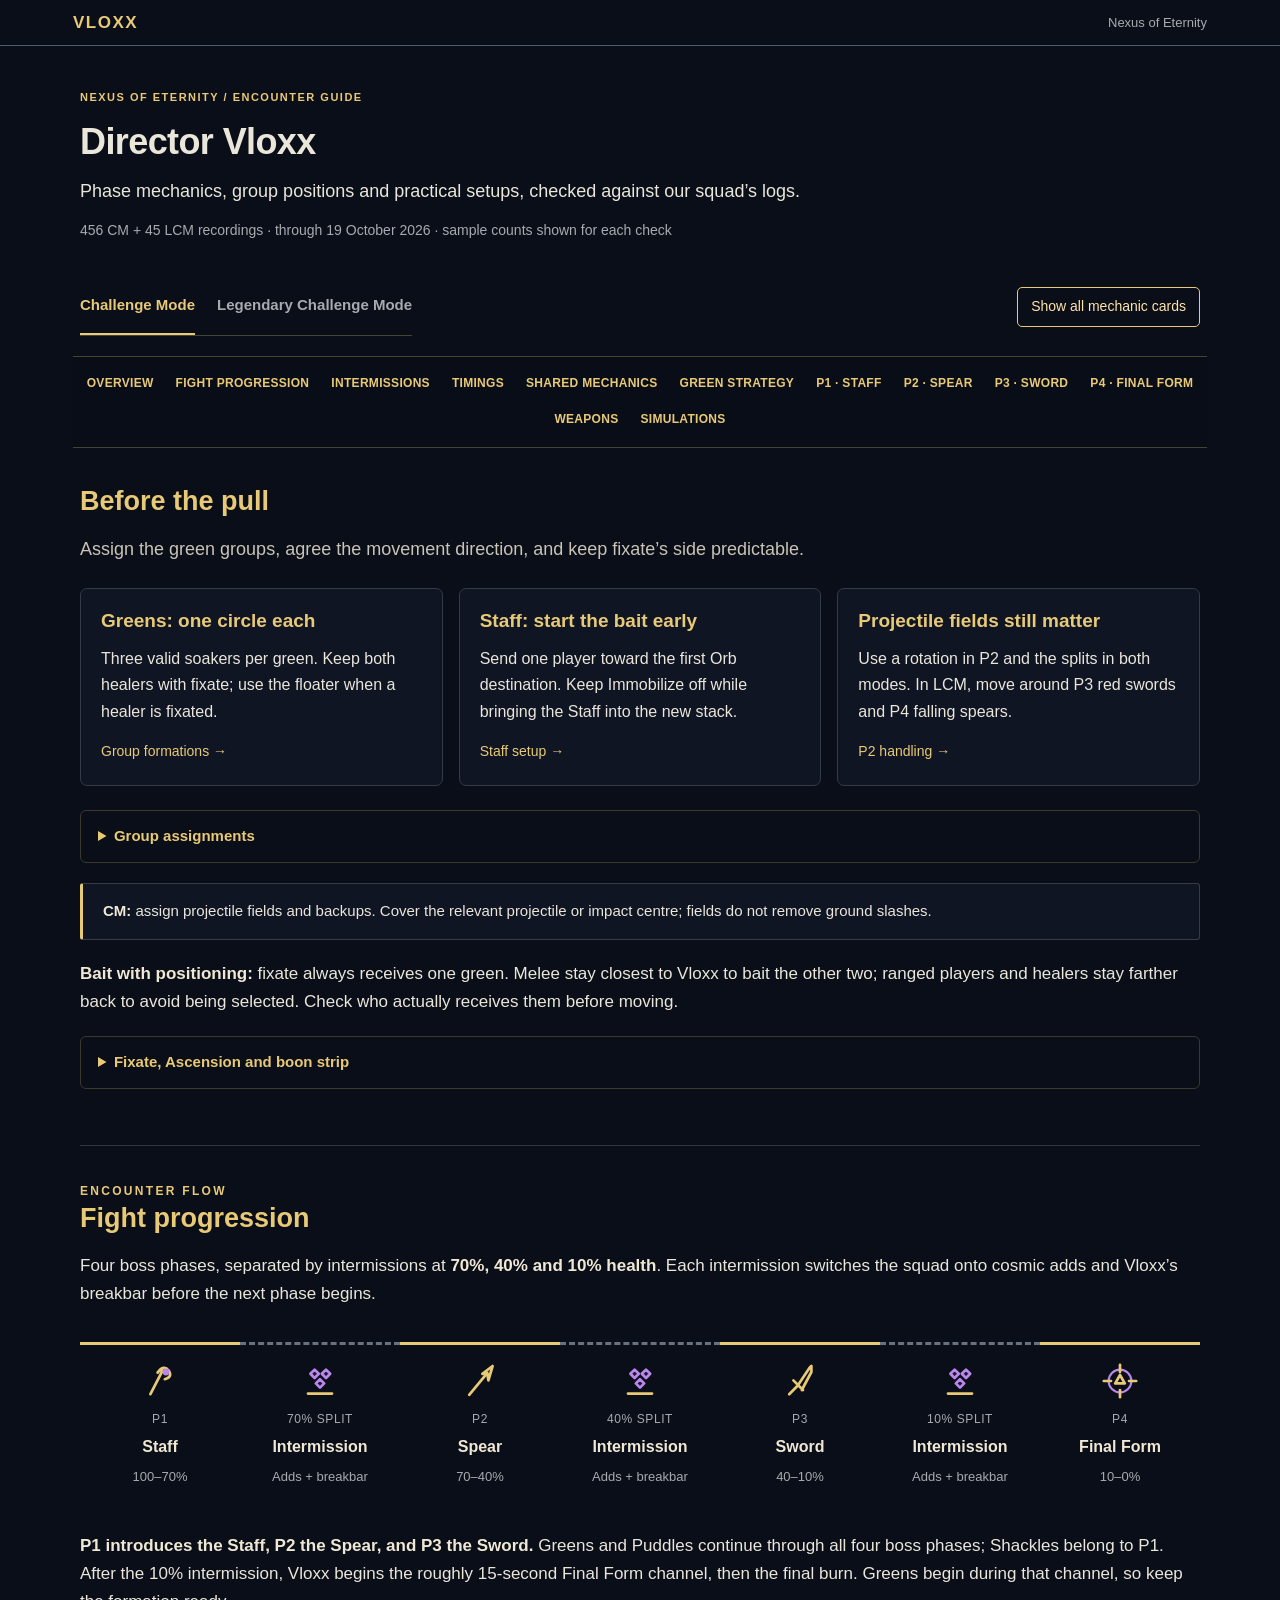
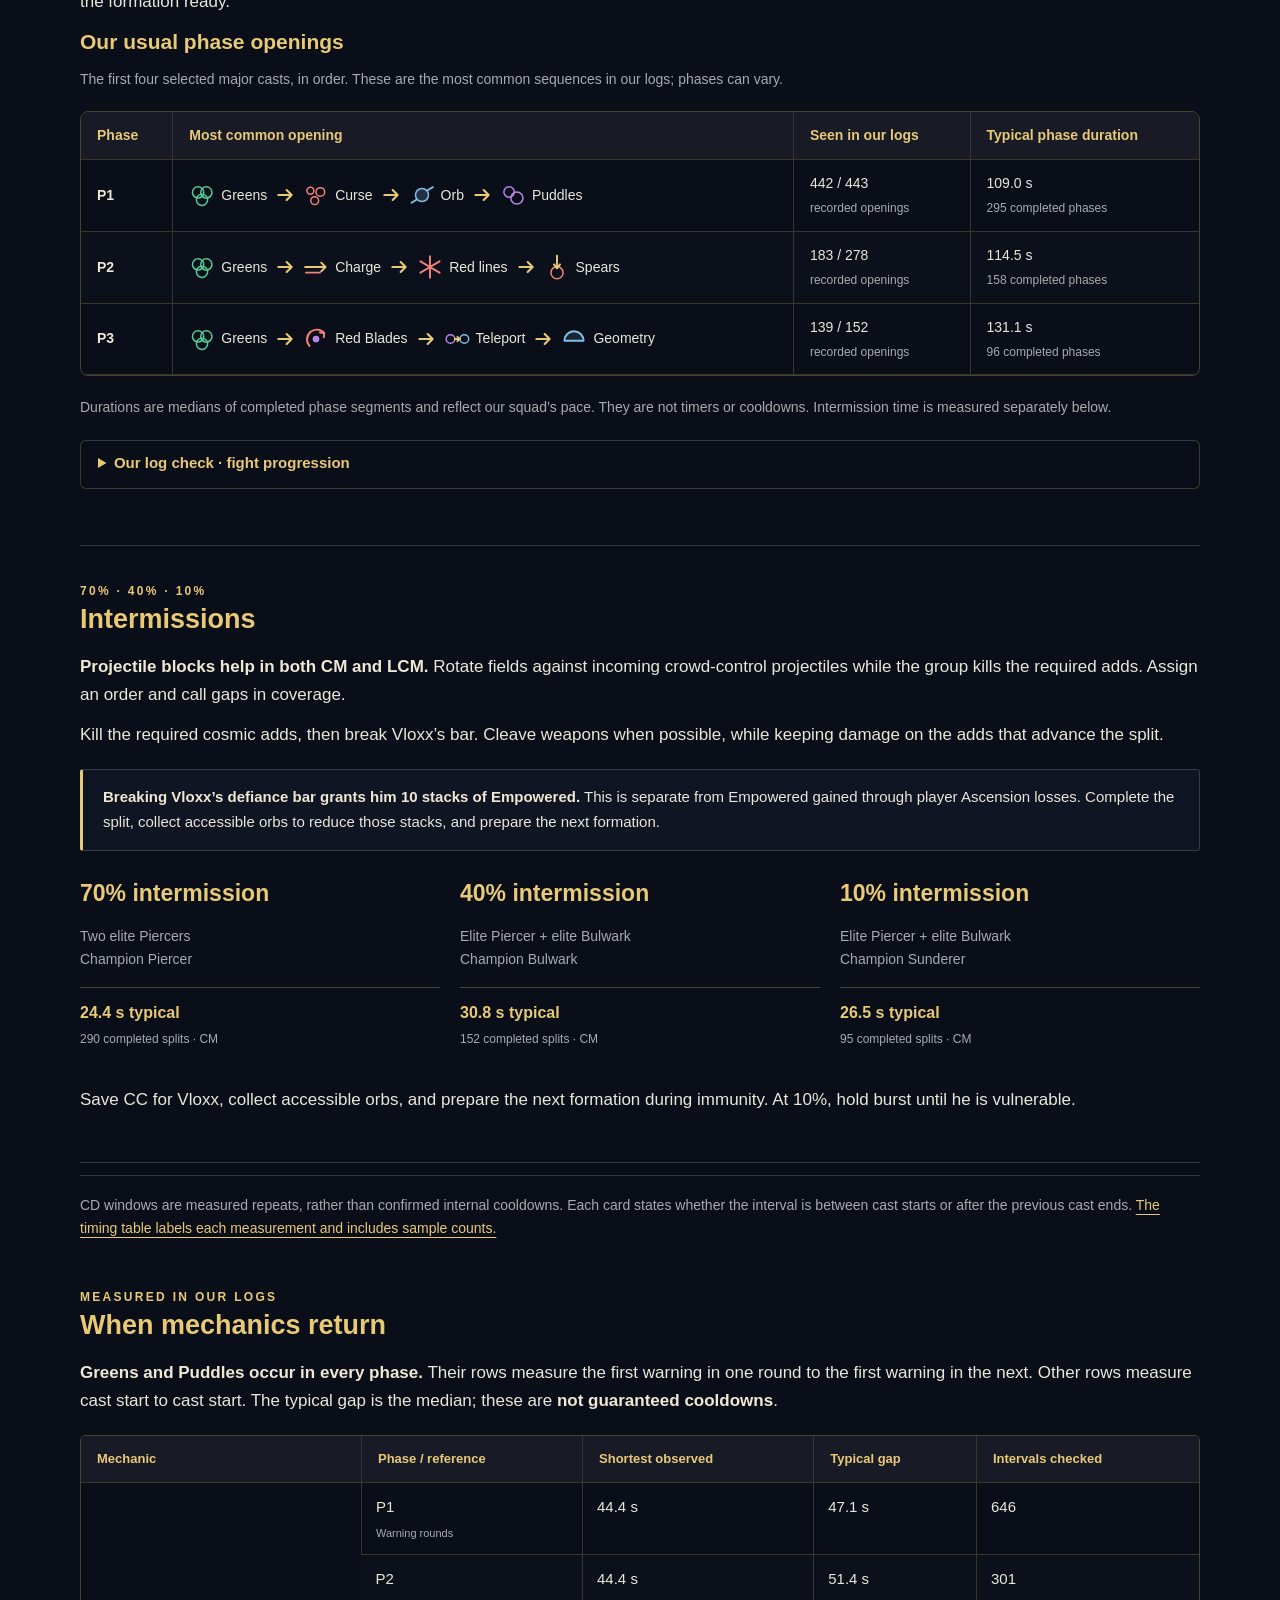
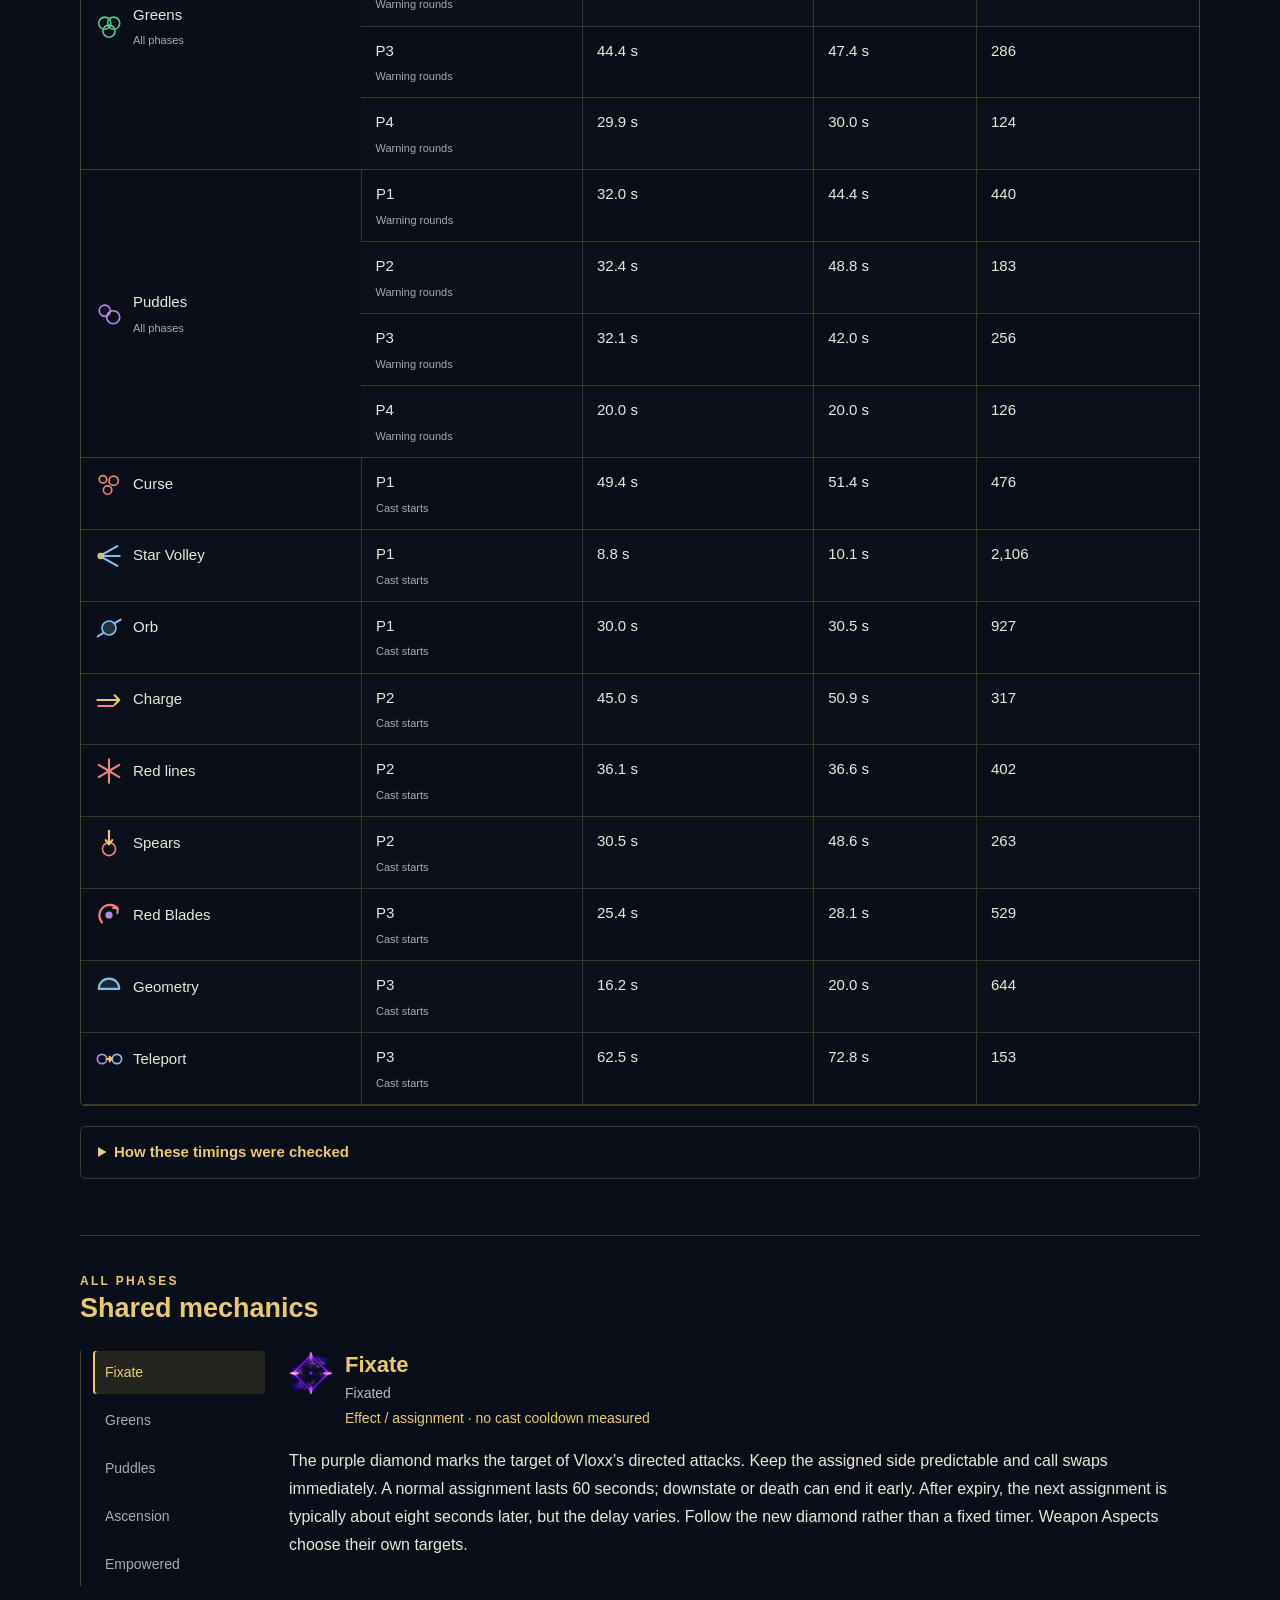
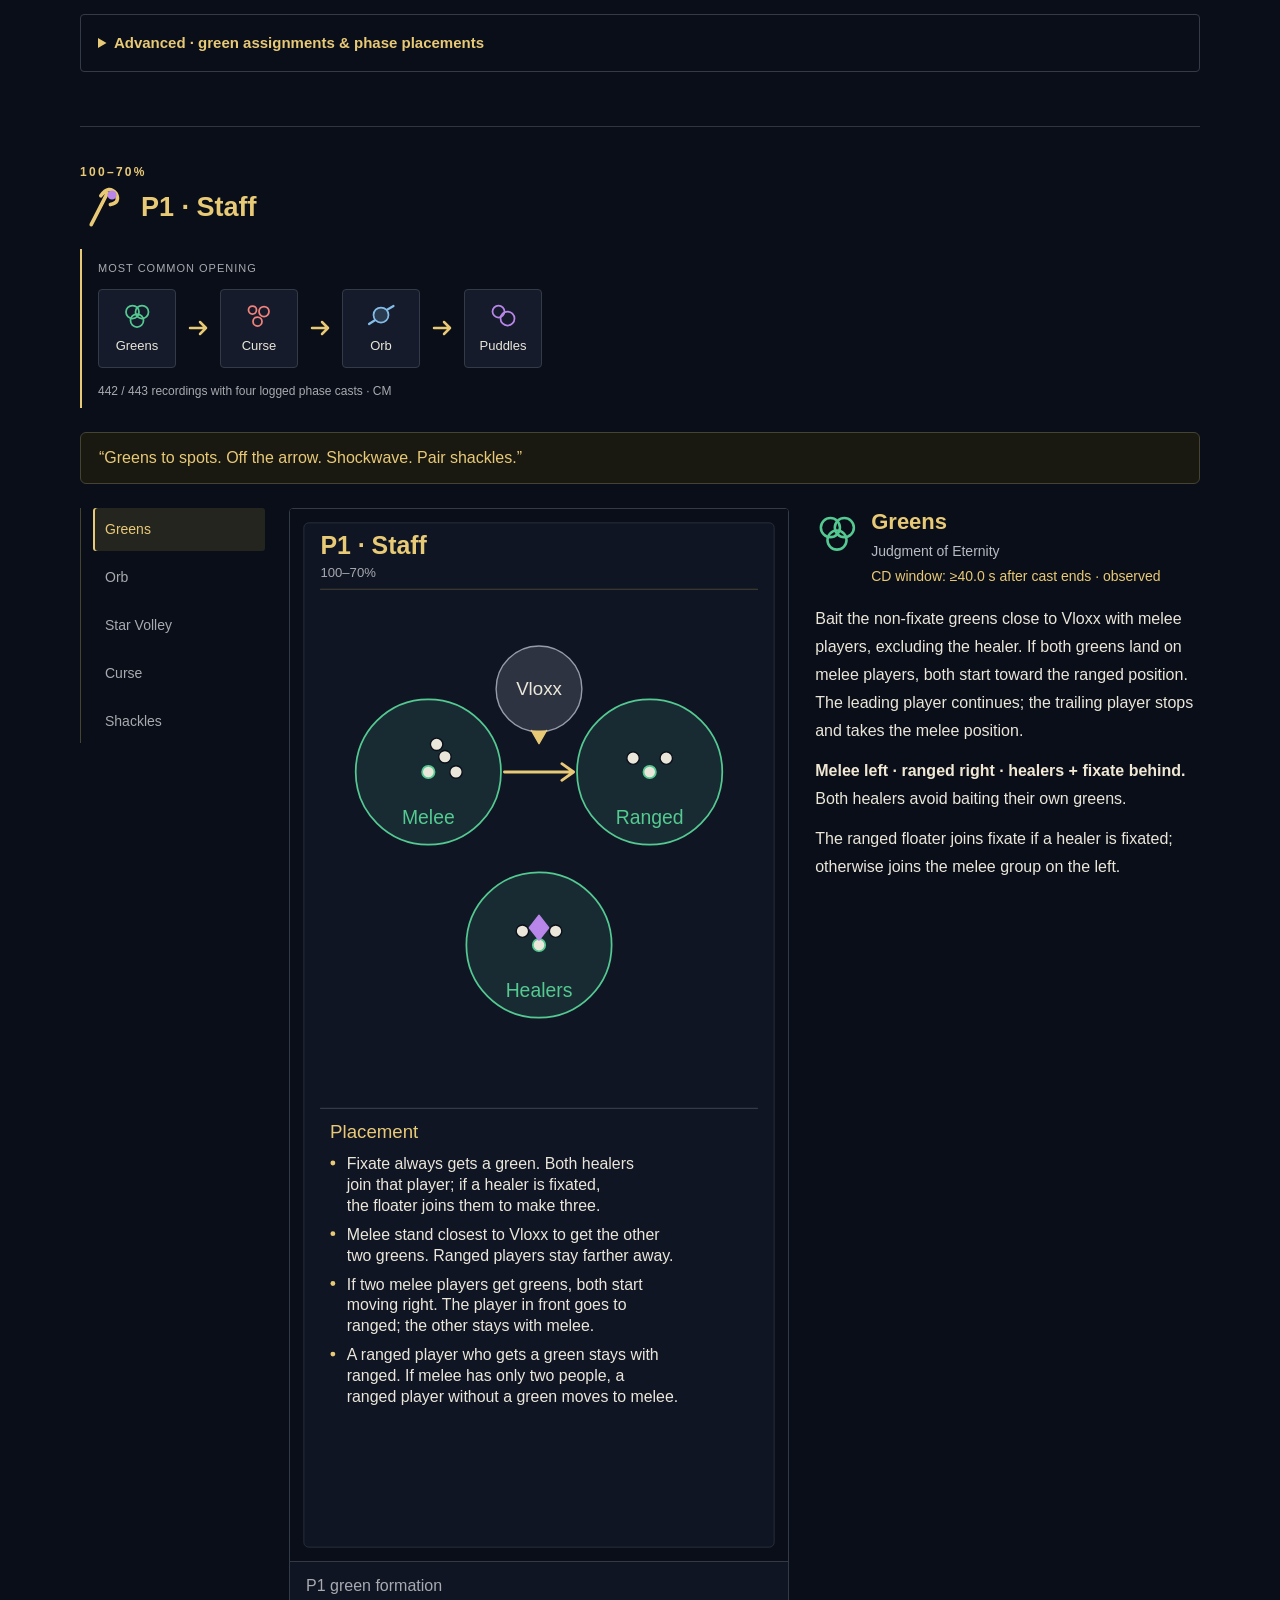
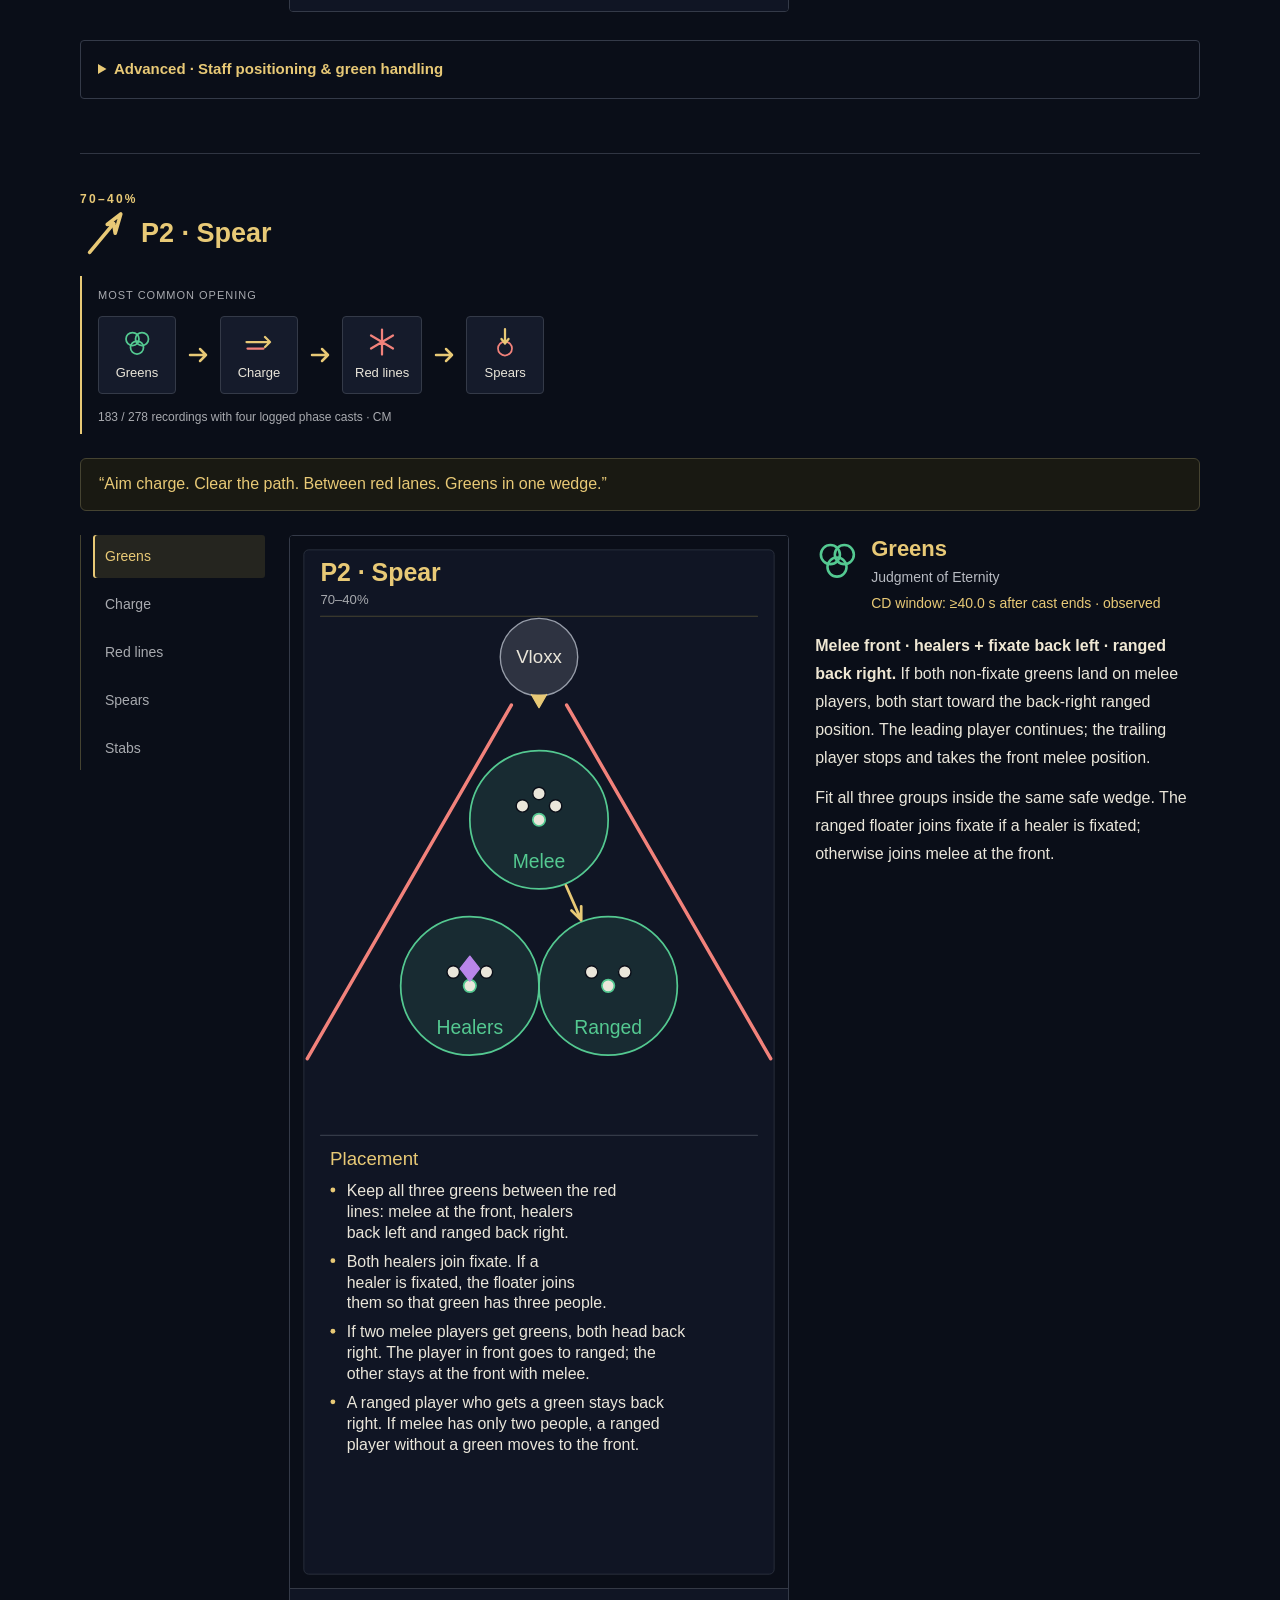
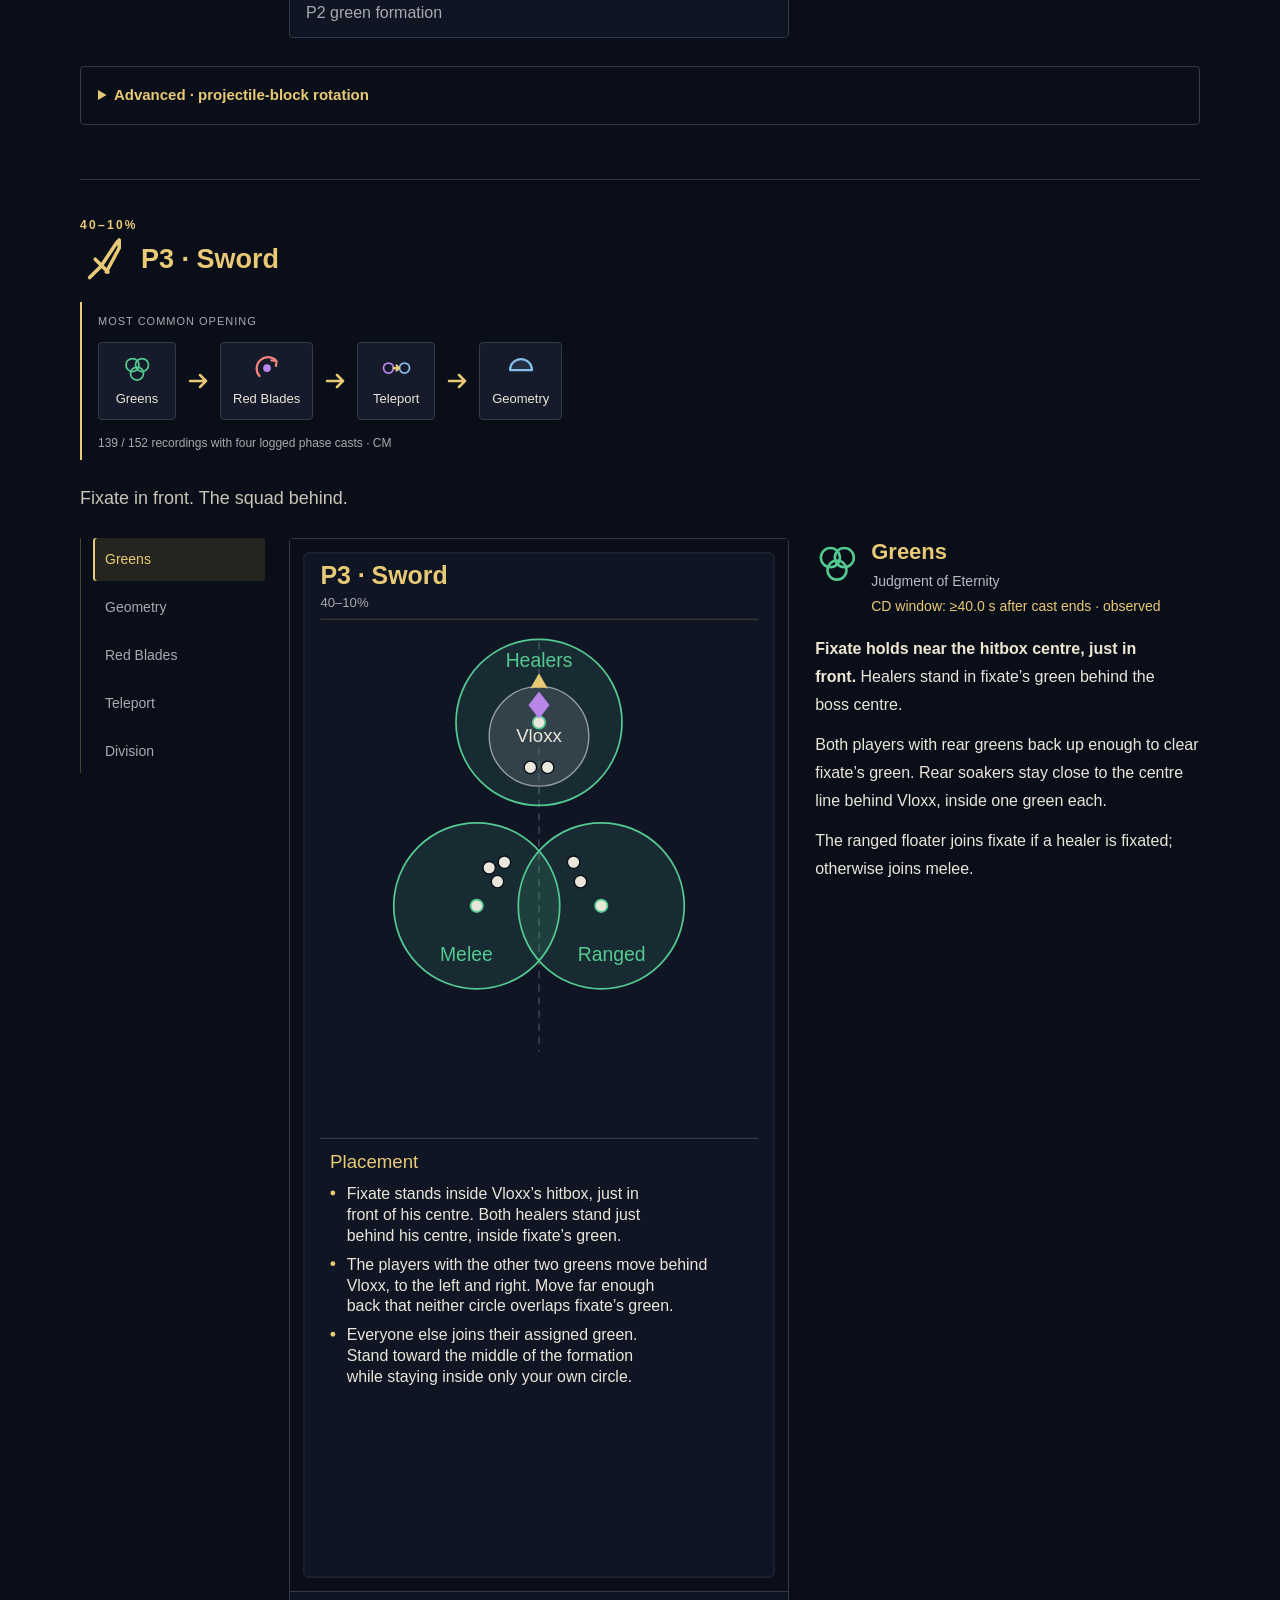
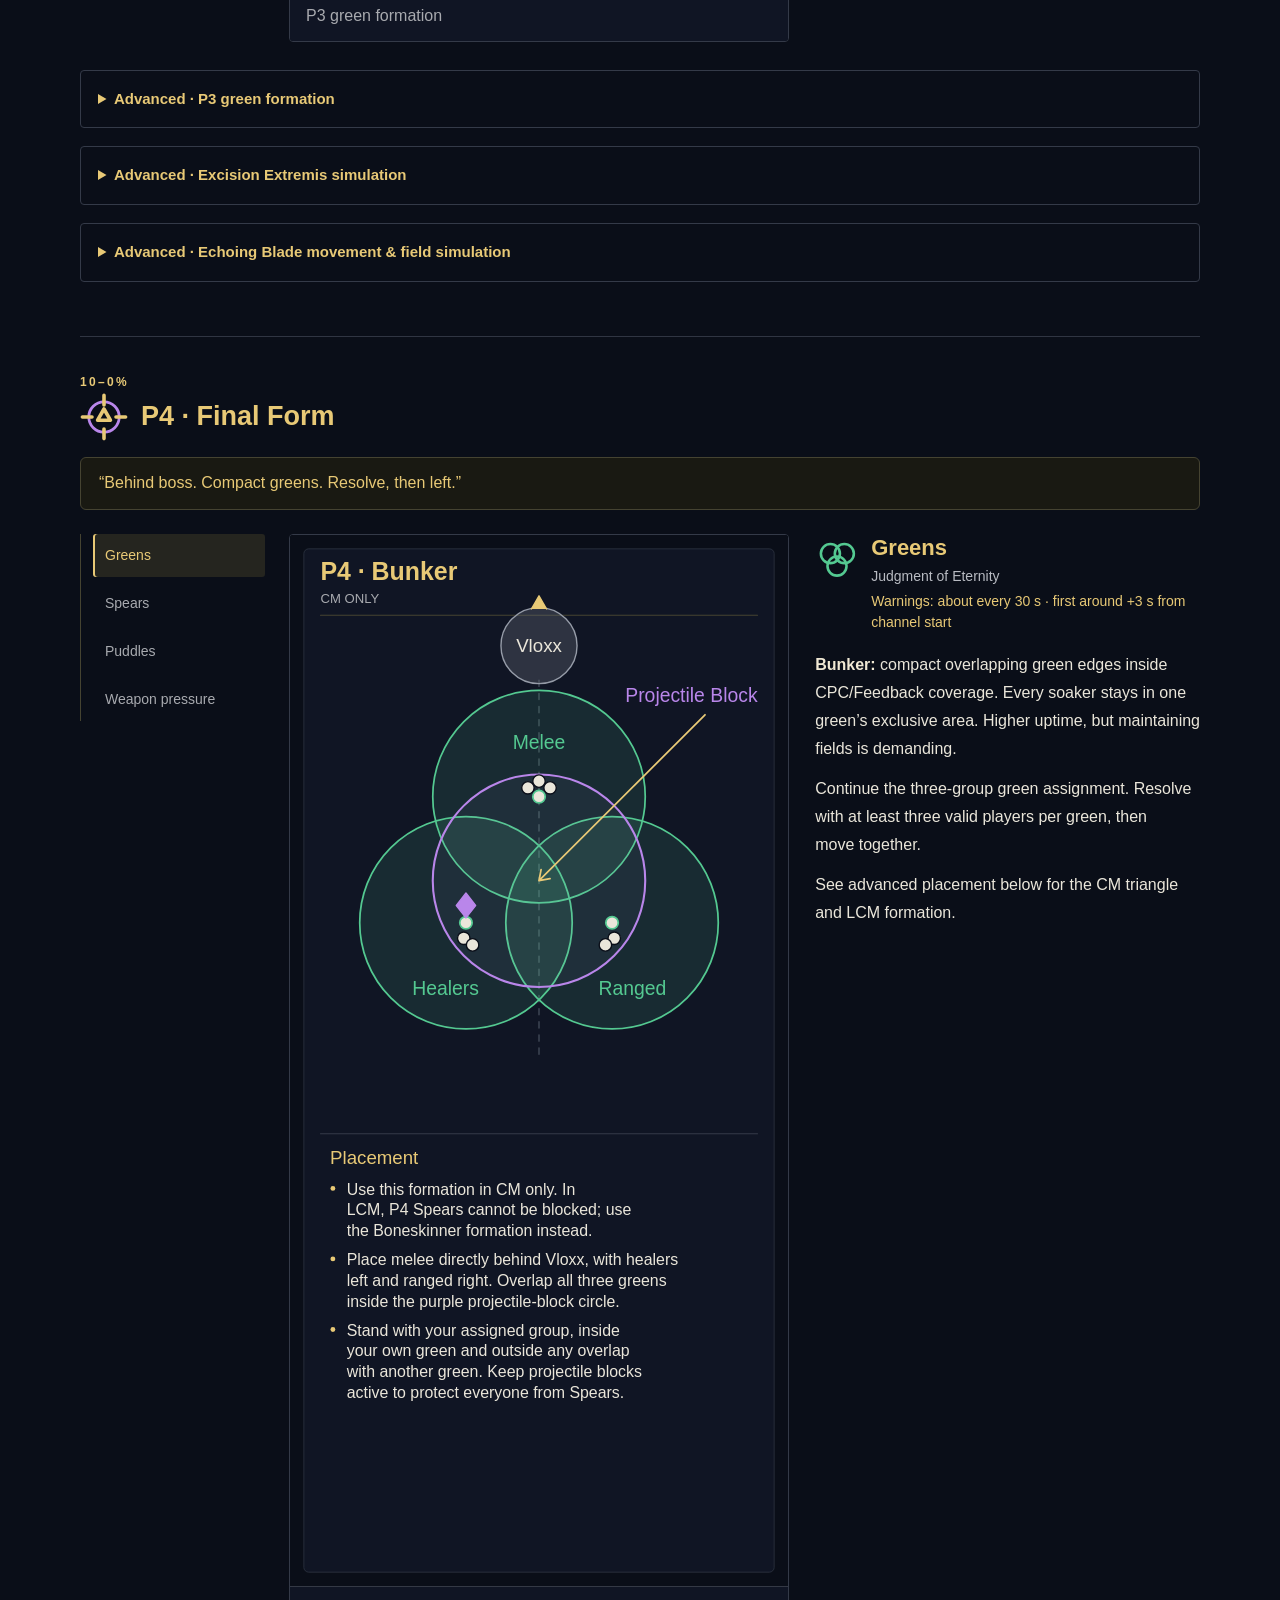
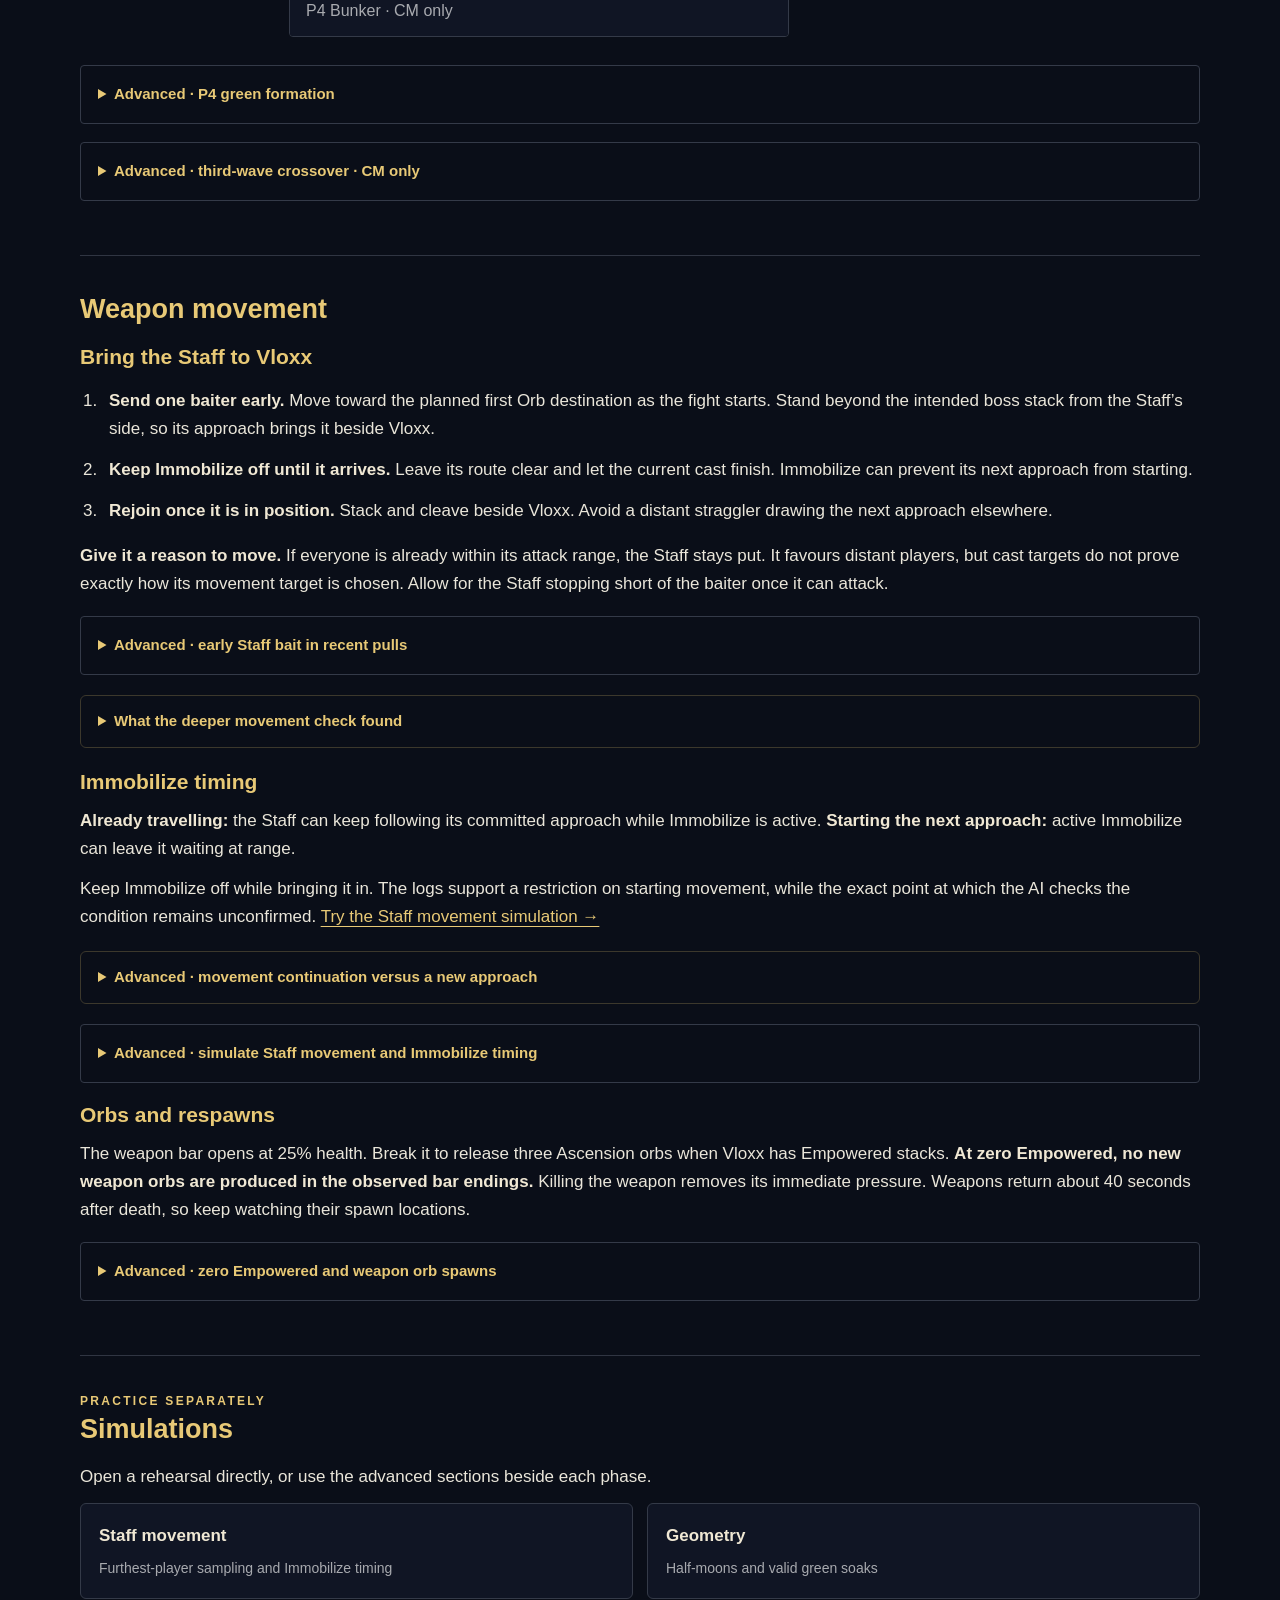
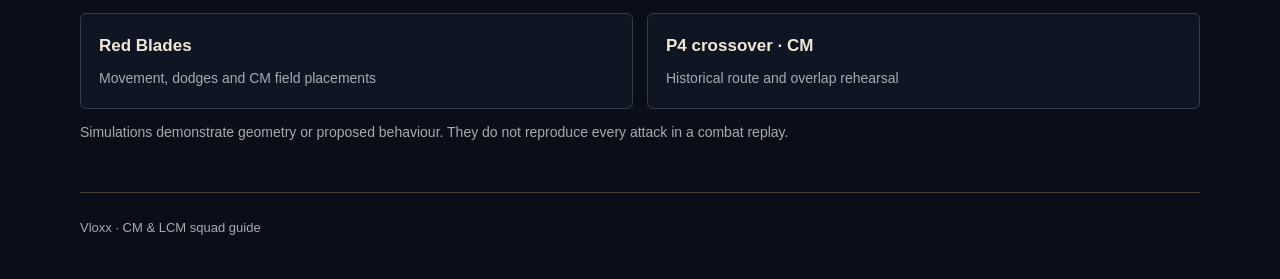
==== commit 7bb50a52: "Refine green formations and clarify placement instructions" ====
--- a/Vloxx_Guide.html
+++ b/Vloxx_Guide.html
@@ -53,9 +53,9 @@
 <div class="mode-bar"><div class="mode-tabs" role="tablist" aria-label="Encounter difficulty"><button id="cm-tab" type="button" role="tab" aria-selected="true" aria-controls="difficulty-guide" data-mode="CM">Challenge Mode <span>CM</span></button><button id="lcm-tab" type="button" role="tab" aria-selected="false" aria-controls="difficulty-guide" data-mode="LCM">Legendary Challenge Mode <span>LCM</span></button></div><button type="button" id="reading-view" aria-pressed="true">Show all mechanic cards</button></div>
 <nav class="tabs" aria-label="Guide sections"><a href="#overview">Overview</a><a href="#progression">Fight progression</a><a href="#splits">Intermissions</a><a href="#timings">Timings</a><a href="#shared">Shared mechanics</a><a href="#greens">Green strategy</a><a href="#p1">P1 · Staff</a><a href="#p2">P2 · Spear</a><a href="#p3">P3 · Sword</a><a href="#p4">P4 · Final Form</a><a href="#weapons">Weapons</a><a href="#simulations">Simulations</a></nav>
 <main class="content" id="difficulty-guide" role="tabpanel" aria-labelledby="cm-tab">
-<section id="overview"><h2>Before the pull</h2><p class="lead">Assign the green groups, agree the movement direction, and keep fixate’s side predictable.</p><div class="field-highlights"><article><h3>Greens: one circle each</h3><p>Three valid soakers per green. Keep both healers with fixate; use the floater when a healer is fixated.</p><a href="#greens">Group formations →</a></article><article><h3>Staff: start the bait early</h3><p>Send one player toward the first Orb destination. Keep Immobilize off while bringing the Staff into the new stack.</p><a href="#weapons">Staff setup →</a></article><article><h3>Projectile fields still matter</h3><p>Use a rotation in P2 and the splits in both modes. In LCM, move around P3 red swords and P4 falling spears.</p><a href="#p2">P2 handling →</a></article></div><details class="field-roles"><summary>Group assignments</summary><div class="assignment-body"><p><strong>Build three green groups around fixate, melee and ranged.</strong> Each green needs at least three valid players, including its holder. With ten players, there is one extra body to balance the groups. A player standing in two greens counts for neither.</p><p>“Melee” and “ranged” are formation assignments. They give everyone a predictable place to go when the markers appear; use the phase’s diagram for the actual positions.</p><div class="tablebox"><table><thead><tr><th>Assignment</th><th>What to do</th><th>Why</th></tr></thead><tbody><tr><td><strong>Melee group</strong></td><td>Use the assigned melee position for the current phase. If you hold a non-fixate green, bring it to that position; the rest of the group follows the holder.</td><td>A predictable position reduces last-second movement and preserves damage uptime. Follow the actual markers and leave enough space for the other green groups.</td></tr><tr><td><strong>Ranged group</strong></td><td>Resolve the other non-fixate green at the ranged position. Its holder moves there promptly; the assigned soakers follow.</td><td>This gives the second green its own stable group and keeps it clear of fixate’s soak. Ranged players can maintain pressure while making the required space.</td></tr><tr><td><strong>Both healers</strong></td><td>Join fixate’s green and use the healer position in the current phase’s formation. Avoid becoming a separate non-fixate holder where the targeting allows it.</td><td>Two healers plus a non-healer fixate already make a valid three-person soak. Keeping the healers together also gives a predictable healing position while the other groups move.</td></tr><tr><td><strong>Fixated player</strong></td><td>Call the diamond immediately and use the phase’s fixate position. Move to that job even if you were assigned to the melee or ranged group.</td><td>Vloxx’s directed attacks follow fixate. A predictable position keeps his facing and attack lanes manageable; your original group must account for your departure.</td></tr><tr><td><strong>Ranged floater</strong></td><td>Join fixate when a healer is fixated; otherwise use the default melee stack. Check the actual headcounts and fill a missing third soaker if a swap changes the balance.</td><td>A healer holding fixate is still only one player: both healers together make two, so they need the floater. In other cases, the extra player helps the melee group maintain its soak.</td></tr></tbody></table></div><p><strong>Count players, not role labels.</strong> Fixate can take someone out of either group. If that leaves a green with only two, adjust the spare player or an agreed backup so every green has three. Nominate a backup floater for cases where the usual floater is fixated or unavailable.</p><p><strong>Before pulling:</strong> name the floater and backup, agree the phase formations, and assign the projectile-block rotation and movement calls. On each green, identify the actual holders, move to the formation, then hold a valid three-person soak until it resolves.</p><p><a href="#greens">See the complete green formations ↓</a></p></div></details><div class="note mode-cm"><strong>CM:</strong> assign projectile fields and backups. Cover the relevant projectile or impact centre; fields do not remove ground slashes.</div><div class="note mode-lcm"><strong>LCM:</strong> assign a projectile-block rotation for P2 falling spears and split-phase crowd-control projectiles. P3 red swords and P4 falling spears are unblockable; move around those attacks.</div><p>Follow the <strong>actual green markers</strong>. Standing closest helps bait the non-fixate greens, but the assignment is not guaranteed.</p><details class="resource-rules" id="fixate-ascension"><summary>Fixate, Ascension and boon strip</summary>
+<section id="overview"><h2>Before the pull</h2><p class="lead">Assign the green groups, agree the movement direction, and keep fixate’s side predictable.</p><div class="field-highlights"><article><h3>Greens: one circle each</h3><p>Three valid soakers per green. Keep both healers with fixate; use the floater when a healer is fixated.</p><a href="#greens">Group formations →</a></article><article><h3>Staff: start the bait early</h3><p>Send one player toward the first Orb destination. Keep Immobilize off while bringing the Staff into the new stack.</p><a href="#weapons">Staff setup →</a></article><article><h3>Projectile fields still matter</h3><p>Use a rotation in P2 and the splits in both modes. In LCM, move around P3 red swords and P4 falling spears.</p><a href="#p2">P2 handling →</a></article></div><details class="field-roles"><summary>Group assignments</summary><div class="assignment-body"><p><strong>The targeting plan:</strong> fixate always gets a green. Melee stay closest to Vloxx so the other two greens usually select melee players; ranged players and healers stay farther back. Then put one green at melee, one at ranged, and one with healers/fixate.</p><p><strong>Build three green groups around fixate, melee and ranged.</strong> Each green needs at least three valid players, including the marked player. With ten players, there is one extra body to balance the groups. A player standing in two greens counts for neither.</p><p>“Melee” and “ranged” are formation assignments. They give everyone a predictable place to go when the markers appear; use the phase’s diagram for the actual positions.</p><div class="tablebox"><table><thead><tr><th>Assignment</th><th>What to do</th><th>Why</th></tr></thead><tbody><tr><td><strong>Melee group</strong></td><td>Use the assigned melee position for the current phase. If you hold a non-fixate green, bring it to that position; the rest of the group follows the player with the green.</td><td>A predictable position reduces last-second movement and preserves damage uptime. Follow the actual markers and leave enough space for the other green groups.</td></tr><tr><td><strong>Ranged group</strong></td><td>Resolve the other non-fixate green at the ranged position. The marked player moves there promptly; the assigned soakers follow.</td><td>This gives the second green its own stable group and keeps it clear of fixate’s soak. Ranged players can maintain pressure while making the required space.</td></tr><tr><td><strong>Both healers</strong></td><td>Join fixate’s green and use the healer position in the current phase’s formation. Avoid becoming a player marked with a separate non-fixate green where the targeting allows it.</td><td>Two healers plus a non-healer fixate already make a valid three-person soak. Keeping the healers together also gives a predictable healing position while the other groups move.</td></tr><tr><td><strong>Fixated player</strong></td><td>Call the diamond immediately and use the phase’s fixate position. Move to that job even if you were assigned to the melee or ranged group.</td><td>Vloxx’s directed attacks follow fixate. A predictable position keeps his facing and attack lanes manageable; your original group must account for your departure.</td></tr><tr><td><strong>Ranged floater</strong></td><td>Join fixate when a healer is fixated; otherwise use the default melee stack. Check the actual headcounts and fill a missing third soaker if a swap changes the balance.</td><td>A healer holding fixate is still only one player: both healers together make two, so they need the floater. In other cases, the extra player helps the melee group maintain its soak.</td></tr></tbody></table></div><p><strong>Count players, not role labels.</strong> Fixate can take someone out of either group. If that leaves a green with only two, adjust the spare player or an agreed backup so every green has three. Nominate a backup floater for cases where the usual floater is fixated or unavailable.</p><p><strong>Before pulling:</strong> name the floater and backup, agree the phase formations, and assign the projectile-block rotation and movement calls. On each green, identify the players with greens, move to the formation, then hold a valid three-person soak until it resolves.</p><p><a href="#greens">See the complete green formations ↓</a></p></div></details><div class="note mode-cm"><strong>CM:</strong> assign projectile fields and backups. Cover the relevant projectile or impact centre; fields do not remove ground slashes.</div><div class="note mode-lcm"><strong>LCM:</strong> assign a projectile-block rotation for P2 falling spears and split-phase crowd-control projectiles. P3 red swords and P4 falling spears are unblockable; move around those attacks.</div><p><strong>Bait with positioning:</strong> fixate always receives one green. Melee stay closest to Vloxx to bait the other two; ranged players and healers stay farther back to avoid being selected. Check who actually receives them before moving.</p><details class="resource-rules" id="fixate-ascension"><summary>Fixate, Ascension and boon strip</summary>
 <div class="resource-rules-body"><h3>Fixate: follow the diamond</h3>
-<p>The purple diamond aims Vloxx’s directed attacks. <strong>A normal assignment lasts 60 seconds.</strong> It can end early, especially when the holder goes down or dies. Weapon Aspects choose their own targets.</p>
+<p>The purple diamond aims Vloxx’s directed attacks. <strong>A normal assignment lasts 60 seconds.</strong> It can end early, especially when the fixated player goes down or dies. Weapon Aspects choose their own targets.</p>
 <p><strong>After natural expiry, the next assignment is typically about eight seconds later.</strong> It can be almost immediate or delayed for much longer by encounter timing. There is no dependable fixed swap countdown, and the same player can be chosen again. Keep watching for the new diamond and call it immediately.</p>
 <h3 id="ascension-rules">Ascension and Empowered: two linked resources</h3>
 <ul class="resource-list"><li><strong>Ascension belongs to each player.</strong> Start with ten stacks. Losing stacks makes ordinary boon stripping stronger; reaching zero is fatal.</li><li><strong>Empowered belongs to Vloxx.</strong> Each Ascension stack lost adds one stack of his Empowered damage buff. A death can add the player’s remaining stacks, so one mistake can increase pressure on the whole squad. Breaking his intermission defiance bar also grants him <strong>10 Empowered stacks</strong>.</li><li><strong>Orbs reverse the exchange.</strong> Collect an Ascension orb to recover one missing stack, up to ten, and remove one Empowered stack from Vloxx. Prioritise players missing Ascension when it is safe to collect.</li></ul>
@@ -84,15 +84,15 @@
 <section id="progression"><div class="kicker">Encounter flow</div><h2>Fight progression</h2><p>Four boss phases, separated by intermissions at <strong>70%, 40% and 10% health</strong>. Each intermission switches the squad onto cosmic adds and Vloxx’s breakbar before the next phase begins.</p><ol class="progression-track" aria-label="Fight phases in order"><li class="progression-phase"><svg class="mechanic-icon" viewBox="0 0 60 60" aria-hidden="true"><path d="M14 52L34 13M26 16Q36 2 45 13Q51 24 38 27" fill="none" stroke="#e8c976" stroke-width="3" stroke-linecap="round" stroke-linejoin="round"/><circle cx="40" cy="15" r="4" fill="#b986ea" stroke="#b986ea" stroke-width="2"/></svg><span class="progression-label">P1</span><strong>Staff</strong><span class="progression-hp">100–70%</span></li><li class="progression-split"><svg class="mechanic-icon" viewBox="0 0 60 60" aria-hidden="true"><path d="M14 18L21 11L28 18L21 25ZM33 18L40 11L47 18L40 25ZM23 34L30 27L37 34L30 41Z" fill="#b986ea18" stroke="#b986ea" stroke-width="3" stroke-linejoin="round"/><path d="M10 51H50" stroke="#e8c976" stroke-width="3" stroke-linecap="round"/></svg><span class="progression-label">70% split</span><strong>Intermission</strong><span class="progression-hp">Adds + breakbar</span></li><li class="progression-phase"><svg class="mechanic-icon" viewBox="0 0 60 60" aria-hidden="true"><path d="M12 53L42 17" fill="none" stroke="#e8c976" stroke-width="3" stroke-linecap="round" stroke-linejoin="round"/><path d="M34 18L51 5L44 29L42 17Z" fill="#e8c97622" stroke="#e8c976" stroke-width="3" stroke-linecap="round" stroke-linejoin="round"/></svg><span class="progression-label">P2</span><strong>Spear</strong><span class="progression-hp">70–40%</span></li><li class="progression-split"><svg class="mechanic-icon" viewBox="0 0 60 60" aria-hidden="true"><path d="M14 18L21 11L28 18L21 25ZM33 18L40 11L47 18L40 25ZM23 34L30 27L37 34L30 41Z" fill="#b986ea18" stroke="#b986ea" stroke-width="3" stroke-linejoin="round"/><path d="M10 51H50" stroke="#e8c976" stroke-width="3" stroke-linecap="round"/></svg><span class="progression-label">40% split</span><strong>Intermission</strong><span class="progression-hp">Adds + breakbar</span></li><li class="progression-phase"><svg class="mechanic-icon" viewBox="0 0 60 60" aria-hidden="true"><path d="M12 52L26 38M19 29L35 45M26 38L46 8L49 5L49 15L33 45" fill="none" stroke="#e8c976" stroke-width="3" stroke-linecap="round" stroke-linejoin="round"/></svg><span class="progression-label">P3</span><strong>Sword</strong><span class="progression-hp">40–10%</span></li><li class="progression-split"><svg class="mechanic-icon" viewBox="0 0 60 60" aria-hidden="true"><path d="M14 18L21 11L28 18L21 25ZM33 18L40 11L47 18L40 25ZM23 34L30 27L37 34L30 41Z" fill="#b986ea18" stroke="#b986ea" stroke-width="3" stroke-linejoin="round"/><path d="M10 51H50" stroke="#e8c976" stroke-width="3" stroke-linecap="round"/></svg><span class="progression-label">10% split</span><strong>Intermission</strong><span class="progression-hp">Adds + breakbar</span></li><li class="progression-phase"><svg class="mechanic-icon" viewBox="0 0 60 60" aria-hidden="true"><circle cx="30" cy="30" r="19" fill="none" stroke="#b986ea" stroke-width="2"/><path d="M30 3V15M30 45V57M3 30H15M45 30H57" fill="none" stroke="#e8c976" stroke-width="3" stroke-linecap="round" stroke-linejoin="round"/><path d="M22 34L30 20L38 34Z" fill="none" stroke="#e8c976" stroke-width="3" stroke-linecap="round" stroke-linejoin="round"/></svg><span class="progression-label">P4</span><strong>Final Form</strong><span class="progression-hp">10–0%</span></li></ol><p><strong>P1 introduces the Staff, P2 the Spear, and P3 the Sword.</strong> Greens and Puddles continue through all four boss phases; Shackles belong to P1. After the 10% intermission, Vloxx begins the roughly 15-second Final Form channel, then the final burn. Greens begin during that channel, so keep the formation ready.</p><h3>Our usual phase openings</h3><p class="progression-caption">The first four selected major casts, in order. These are the most common sequences in our logs; phases can vary.</p><div class="tablebox"><table><thead><tr><th>Phase</th><th>Most common opening</th><th>Seen in our logs</th><th>Typical phase duration</th></tr></thead><tbody><tr class="mode-cm"><td><strong>P1</strong></td><td><div class="progression-opening"><span class="progression-mechanic"><svg class="mechanic-icon" viewBox="0 0 60 60" aria-hidden="true"><circle cx="21" cy="24" r="13" fill="none" stroke="#54c991" stroke-width="2"/><circle cx="40" cy="24" r="13" fill="none" stroke="#54c991" stroke-width="2"/><circle cx="30" cy="41" r="13" fill="none" stroke="#54c991" stroke-width="2"/></svg><span>Greens</span></span><svg class="opening-next" viewBox="0 0 24 24" aria-hidden="true"><path d="M4 12H20M14 6L20 12L14 18" fill="none" stroke="currentColor" stroke-width="2.5" stroke-linecap="round" stroke-linejoin="round"/></svg><span class="progression-mechanic"><svg class="mechanic-icon" viewBox="0 0 60 60" aria-hidden="true"><circle cx="17" cy="20" r="8" fill="none" stroke="#f2827b" stroke-width="2"/><circle cx="40" cy="23" r="10" fill="none" stroke="#f2827b" stroke-width="2"/><circle cx="27" cy="43" r="9" fill="none" stroke="#f2827b" stroke-width="2"/></svg><span>Curse</span></span><svg class="opening-next" viewBox="0 0 24 24" aria-hidden="true"><path d="M4 12H20M14 6L20 12L14 18" fill="none" stroke="currentColor" stroke-width="2.5" stroke-linecap="round" stroke-linejoin="round"/></svg><span class="progression-mechanic"><svg class="mechanic-icon" viewBox="0 0 60 60" aria-hidden="true"><circle cx="30" cy="30" r="15" fill="#83bde833" stroke="#83bde8" stroke-width="2"/><path d="M6 48L17 41M43 19L55 12" fill="none" stroke="#83bde8" stroke-width="3" stroke-linecap="round" stroke-linejoin="round"/></svg><span>Orb</span></span><svg class="opening-next" viewBox="0 0 24 24" aria-hidden="true"><path d="M4 12H20M14 6L20 12L14 18" fill="none" stroke="currentColor" stroke-width="2.5" stroke-linecap="round" stroke-linejoin="round"/></svg><span class="progression-mechanic"><svg class="mechanic-icon" viewBox="0 0 60 60" aria-hidden="true"><circle cx="21" cy="23" r="12" fill="none" stroke="#b986ea" stroke-width="2"/><circle cx="39" cy="37" r="14" fill="none" stroke="#b986ea" stroke-width="2"/></svg><span>Puddles</span></span></div></td><td>442 / 443<small>recorded openings</small></td><td>109.0 s<small>295 completed phases</small></td></tr><tr class="mode-cm"><td><strong>P2</strong></td><td><div class="progression-opening"><span class="progression-mechanic"><svg class="mechanic-icon" viewBox="0 0 60 60" aria-hidden="true"><circle cx="21" cy="24" r="13" fill="none" stroke="#54c991" stroke-width="2"/><circle cx="40" cy="24" r="13" fill="none" stroke="#54c991" stroke-width="2"/><circle cx="30" cy="41" r="13" fill="none" stroke="#54c991" stroke-width="2"/></svg><span>Greens</span></span><svg class="opening-next" viewBox="0 0 24 24" aria-hidden="true"><path d="M4 12H20M14 6L20 12L14 18" fill="none" stroke="currentColor" stroke-width="2.5" stroke-linecap="round" stroke-linejoin="round"/></svg><span class="progression-mechanic"><svg class="mechanic-icon" viewBox="0 0 60 60" aria-hidden="true"><path d="M5 30H52M42 20L52 30L42 40" fill="none" stroke="#e8c976" stroke-width="3" stroke-linecap="round" stroke-linejoin="round"/><path d="M7 43H39" fill="none" stroke="#f2827b" stroke-width="3" stroke-linecap="round" stroke-linejoin="round"/></svg><span>Charge</span></span><svg class="opening-next" viewBox="0 0 24 24" aria-hidden="true"><path d="M4 12H20M14 6L20 12L14 18" fill="none" stroke="currentColor" stroke-width="2.5" stroke-linecap="round" stroke-linejoin="round"/></svg><span class="progression-mechanic"><svg class="mechanic-icon" viewBox="0 0 60 60" aria-hidden="true"><path d="M30 30V5M30 30L52 17M30 30L52 43M30 30V55M30 30L8 43M30 30L8 17" fill="none" stroke="#f2827b" stroke-width="3" stroke-linecap="round" stroke-linejoin="round"/></svg><span>Red lines</span></span><svg class="opening-next" viewBox="0 0 24 24" aria-hidden="true"><path d="M4 12H20M14 6L20 12L14 18" fill="none" stroke="currentColor" stroke-width="2.5" stroke-linecap="round" stroke-linejoin="round"/></svg><span class="progression-mechanic"><svg class="mechanic-icon" viewBox="0 0 60 60" aria-hidden="true"><circle cx="30" cy="43" r="14" fill="none" stroke="#f2827b" stroke-width="2"/><path d="M30 4V33M23 24L30 33L37 24" fill="none" stroke="#e8c976" stroke-width="3" stroke-linecap="round" stroke-linejoin="round"/></svg><span>Spears</span></span></div></td><td>183 / 278<small>recorded openings</small></td><td>114.5 s<small>158 completed phases</small></td></tr><tr class="mode-cm"><td><strong>P3</strong></td><td><div class="progression-opening"><span class="progression-mechanic"><svg class="mechanic-icon" viewBox="0 0 60 60" aria-hidden="true"><circle cx="21" cy="24" r="13" fill="none" stroke="#54c991" stroke-width="2"/><circle cx="40" cy="24" r="13" fill="none" stroke="#54c991" stroke-width="2"/><circle cx="30" cy="41" r="13" fill="none" stroke="#54c991" stroke-width="2"/></svg><span>Greens</span></span><svg class="opening-next" viewBox="0 0 24 24" aria-hidden="true"><path d="M4 12H20M14 6L20 12L14 18" fill="none" stroke="currentColor" stroke-width="2.5" stroke-linecap="round" stroke-linejoin="round"/></svg><span class="progression-mechanic"><svg class="mechanic-icon" viewBox="0 0 60 60" aria-hidden="true"><path d="M15 46A22 22 0 1 1 49 16M39 15L49 16L48 26" fill="none" stroke="#f2827b" stroke-width="3" stroke-linecap="round" stroke-linejoin="round"/><circle cx="30" cy="30" r="6" fill="#b986ea" stroke="#b986ea" stroke-width="2"/></svg><span>Red Blades</span></span><svg class="opening-next" viewBox="0 0 24 24" aria-hidden="true"><path d="M4 12H20M14 6L20 12L14 18" fill="none" stroke="currentColor" stroke-width="2.5" stroke-linecap="round" stroke-linejoin="round"/></svg><span class="progression-mechanic"><svg class="mechanic-icon" viewBox="0 0 60 60" aria-hidden="true"><circle cx="15" cy="30" r="10" fill="none" stroke="#b986ea" stroke-width="2"/><circle cx="47" cy="30" r="10" fill="none" stroke="#83bde8" stroke-width="2"/><path d="M25 30H36M31 25L36 30L31 35" fill="none" stroke="#e8c976" stroke-width="3" stroke-linecap="round" stroke-linejoin="round"/></svg><span>Teleport</span></span><svg class="opening-next" viewBox="0 0 24 24" aria-hidden="true"><path d="M4 12H20M14 6L20 12L14 18" fill="none" stroke="currentColor" stroke-width="2.5" stroke-linecap="round" stroke-linejoin="round"/></svg><span class="progression-mechanic"><svg class="mechanic-icon" viewBox="0 0 60 60" aria-hidden="true"><path d="M8 34A22 22 0 0 1 52 34H8Z" fill="#83bde822" stroke="#83bde8" stroke-width="3" stroke-linecap="round" stroke-linejoin="round"/></svg><span>Geometry</span></span></div></td><td>139 / 152<small>recorded openings</small></td><td>131.1 s<small>96 completed phases</small></td></tr><tr class="mode-lcm"><td><strong>P1</strong></td><td><div class="progression-opening"><span class="progression-mechanic"><svg class="mechanic-icon" viewBox="0 0 60 60" aria-hidden="true"><circle cx="21" cy="24" r="13" fill="none" stroke="#54c991" stroke-width="2"/><circle cx="40" cy="24" r="13" fill="none" stroke="#54c991" stroke-width="2"/><circle cx="30" cy="41" r="13" fill="none" stroke="#54c991" stroke-width="2"/></svg><span>Greens</span></span><svg class="opening-next" viewBox="0 0 24 24" aria-hidden="true"><path d="M4 12H20M14 6L20 12L14 18" fill="none" stroke="currentColor" stroke-width="2.5" stroke-linecap="round" stroke-linejoin="round"/></svg><span class="progression-mechanic"><svg class="mechanic-icon" viewBox="0 0 60 60" aria-hidden="true"><circle cx="17" cy="20" r="8" fill="none" stroke="#f2827b" stroke-width="2"/><circle cx="40" cy="23" r="10" fill="none" stroke="#f2827b" stroke-width="2"/><circle cx="27" cy="43" r="9" fill="none" stroke="#f2827b" stroke-width="2"/></svg><span>Curse</span></span><svg class="opening-next" viewBox="0 0 24 24" aria-hidden="true"><path d="M4 12H20M14 6L20 12L14 18" fill="none" stroke="currentColor" stroke-width="2.5" stroke-linecap="round" stroke-linejoin="round"/></svg><span class="progression-mechanic"><svg class="mechanic-icon" viewBox="0 0 60 60" aria-hidden="true"><circle cx="30" cy="30" r="15" fill="#83bde833" stroke="#83bde8" stroke-width="2"/><path d="M6 48L17 41M43 19L55 12" fill="none" stroke="#83bde8" stroke-width="3" stroke-linecap="round" stroke-linejoin="round"/></svg><span>Orb</span></span><svg class="opening-next" viewBox="0 0 24 24" aria-hidden="true"><path d="M4 12H20M14 6L20 12L14 18" fill="none" stroke="currentColor" stroke-width="2.5" stroke-linecap="round" stroke-linejoin="round"/></svg><span class="progression-mechanic"><svg class="mechanic-icon" viewBox="0 0 60 60" aria-hidden="true"><circle cx="21" cy="23" r="12" fill="none" stroke="#b986ea" stroke-width="2"/><circle cx="39" cy="37" r="14" fill="none" stroke="#b986ea" stroke-width="2"/></svg><span>Puddles</span></span></div></td><td>43 / 43<small>recorded openings</small></td><td>123.9 s<small>24 completed phases</small></td></tr><tr class="mode-lcm"><td><strong>P2</strong></td><td><div class="progression-opening"><span class="progression-mechanic"><svg class="mechanic-icon" viewBox="0 0 60 60" aria-hidden="true"><circle cx="21" cy="24" r="13" fill="none" stroke="#54c991" stroke-width="2"/><circle cx="40" cy="24" r="13" fill="none" stroke="#54c991" stroke-width="2"/><circle cx="30" cy="41" r="13" fill="none" stroke="#54c991" stroke-width="2"/></svg><span>Greens</span></span><svg class="opening-next" viewBox="0 0 24 24" aria-hidden="true"><path d="M4 12H20M14 6L20 12L14 18" fill="none" stroke="currentColor" stroke-width="2.5" stroke-linecap="round" stroke-linejoin="round"/></svg><span class="progression-mechanic"><svg class="mechanic-icon" viewBox="0 0 60 60" aria-hidden="true"><path d="M5 30H52M42 20L52 30L42 40" fill="none" stroke="#e8c976" stroke-width="3" stroke-linecap="round" stroke-linejoin="round"/><path d="M7 43H39" fill="none" stroke="#f2827b" stroke-width="3" stroke-linecap="round" stroke-linejoin="round"/></svg><span>Charge</span></span><svg class="opening-next" viewBox="0 0 24 24" aria-hidden="true"><path d="M4 12H20M14 6L20 12L14 18" fill="none" stroke="currentColor" stroke-width="2.5" stroke-linecap="round" stroke-linejoin="round"/></svg><span class="progression-mechanic"><svg class="mechanic-icon" viewBox="0 0 60 60" aria-hidden="true"><path d="M30 30V5M30 30L52 17M30 30L52 43M30 30V55M30 30L8 43M30 30L8 17" fill="none" stroke="#f2827b" stroke-width="3" stroke-linecap="round" stroke-linejoin="round"/></svg><span>Red lines</span></span><svg class="opening-next" viewBox="0 0 24 24" aria-hidden="true"><path d="M4 12H20M14 6L20 12L14 18" fill="none" stroke="currentColor" stroke-width="2.5" stroke-linecap="round" stroke-linejoin="round"/></svg><span class="progression-mechanic"><svg class="mechanic-icon" viewBox="0 0 60 60" aria-hidden="true"><circle cx="30" cy="43" r="14" fill="none" stroke="#f2827b" stroke-width="2"/><path d="M30 4V33M23 24L30 33L37 24" fill="none" stroke="#e8c976" stroke-width="3" stroke-linecap="round" stroke-linejoin="round"/></svg><span>Spears</span></span></div></td><td>21 / 21<small>recorded openings</small></td><td>126.8 s<small>16 completed phases</small></td></tr><tr class="mode-lcm"><td><strong>P3</strong></td><td><div class="progression-opening"><span class="progression-mechanic"><svg class="mechanic-icon" viewBox="0 0 60 60" aria-hidden="true"><circle cx="21" cy="24" r="13" fill="none" stroke="#54c991" stroke-width="2"/><circle cx="40" cy="24" r="13" fill="none" stroke="#54c991" stroke-width="2"/><circle cx="30" cy="41" r="13" fill="none" stroke="#54c991" stroke-width="2"/></svg><span>Greens</span></span><svg class="opening-next" viewBox="0 0 24 24" aria-hidden="true"><path d="M4 12H20M14 6L20 12L14 18" fill="none" stroke="currentColor" stroke-width="2.5" stroke-linecap="round" stroke-linejoin="round"/></svg><span class="progression-mechanic"><svg class="mechanic-icon" viewBox="0 0 60 60" aria-hidden="true"><path d="M15 46A22 22 0 1 1 49 16M39 15L49 16L48 26" fill="none" stroke="#f2827b" stroke-width="3" stroke-linecap="round" stroke-linejoin="round"/><circle cx="30" cy="30" r="6" fill="#b986ea" stroke="#b986ea" stroke-width="2"/></svg><span>Red Blades</span></span><svg class="opening-next" viewBox="0 0 24 24" aria-hidden="true"><path d="M4 12H20M14 6L20 12L14 18" fill="none" stroke="currentColor" stroke-width="2.5" stroke-linecap="round" stroke-linejoin="round"/></svg><span class="progression-mechanic"><svg class="mechanic-icon" viewBox="0 0 60 60" aria-hidden="true"><circle cx="15" cy="30" r="10" fill="none" stroke="#b986ea" stroke-width="2"/><circle cx="47" cy="30" r="10" fill="none" stroke="#83bde8" stroke-width="2"/><path d="M25 30H36M31 25L36 30L31 35" fill="none" stroke="#e8c976" stroke-width="3" stroke-linecap="round" stroke-linejoin="round"/></svg><span>Teleport</span></span><svg class="opening-next" viewBox="0 0 24 24" aria-hidden="true"><path d="M4 12H20M14 6L20 12L14 18" fill="none" stroke="currentColor" stroke-width="2.5" stroke-linecap="round" stroke-linejoin="round"/></svg><span class="progression-mechanic"><svg class="mechanic-icon" viewBox="0 0 60 60" aria-hidden="true"><path d="M8 34A22 22 0 0 1 52 34H8Z" fill="#83bde822" stroke="#83bde8" stroke-width="3" stroke-linecap="round" stroke-linejoin="round"/></svg><span>Geometry</span></span></div></td><td>15 / 16<small>recorded openings</small></td><td>152.7 s<small>8 completed phases</small></td></tr></tbody></table></div><p class="progression-caption">Durations are medians of completed phase segments and reflect our squad’s pace. They are not timers or cooldowns. Intermission time is measured separately below.</p><details class="card-evidence"><summary>Our log check · fight progression</summary><p>456 CM and 45 LCM recordings through 19 October. Phase timing starts at Vloxx’s combat entry for P1, then at removal of his Damage Immunity for P2 and P3. The next immunity application ends that phase. Intermissions use completed Damage Immunity intervals at the corresponding health threshold and require a following major cast in the next phase, or the Final Form channel at 10%.</p><p>Opening counts require four recorded major boss casts outside Damage Immunity. They omit passive damage ticks and do not define a complete fixed rotation. Completed phases from later wipes are included; truncated phases are excluded. P4 durations below require a recorded Vloxx death and include the Final Form channel.</p><div class="tablebox"><table><thead><tr><th>Segment</th><th>Median</th><th>Recorded range</th><th>Completed segments</th></tr></thead><tbody><tr class="mode-cm"><td>P1</td><td>109.0 s</td><td>95.1–173.2 s</td><td>295</td></tr><tr class="mode-cm"><td>Split 70</td><td>24.4 s</td><td>13.0–46.0 s</td><td>290</td></tr><tr class="mode-cm"><td>P2</td><td>114.5 s</td><td>92.0–162.1 s</td><td>158</td></tr><tr class="mode-cm"><td>Split 40</td><td>30.8 s</td><td>14.5–58.7 s</td><td>152</td></tr><tr class="mode-cm"><td>P3</td><td>131.1 s</td><td>105.1–224.3 s</td><td>96</td></tr><tr class="mode-cm"><td>Split 10</td><td>26.5 s</td><td>16.2–51.2 s</td><td>95</td></tr><tr class="mode-cm"><td>Final Form channel</td><td>15.0 s</td><td>15.0–15.0 s</td><td>95</td></tr><tr class="mode-cm"><td>P4 including channel</td><td>56.5 s</td><td>44.1–118.7 s</td><td>46</td></tr><tr class="mode-lcm"><td>P1</td><td>123.9 s</td><td>116.6–132.0 s</td><td>24</td></tr><tr class="mode-lcm"><td>Split 70</td><td>31.6 s</td><td>20.2–48.4 s</td><td>24</td></tr><tr class="mode-lcm"><td>P2</td><td>126.8 s</td><td>117.8–135.0 s</td><td>16</td></tr><tr class="mode-lcm"><td>Split 40</td><td>39.9 s</td><td>27.1–52.8 s</td><td>16</td></tr><tr class="mode-lcm"><td>P3</td><td>152.7 s</td><td>139.6–188.4 s</td><td>8</td></tr><tr class="mode-lcm"><td>Split 10</td><td>37.3 s</td><td>31.7–40.8 s</td><td>8</td></tr><tr class="mode-lcm"><td>Final Form channel</td><td>15.0 s</td><td>15.0–15.0 s</td><td>8</td></tr><tr class="mode-lcm"><td>P4 including channel</td><td>66.5 s</td><td>65.2–73.5 s</td><td>3</td></tr><tr class="progression-total mode-cm"><td><strong>Total fight</strong><small>All phases + intermissions</small></td><td><strong>484.0 s</strong></td><td>409.0–592.2 s</td><td>46</td></tr><tr class="progression-total mode-lcm"><td><strong>Total fight</strong><small>All phases + intermissions</small></td><td><strong>567.0 s</strong></td><td>557.9–592.0 s</td><td>3</td></tr></tbody></table></div><p>Total fight times use only recordings with all seven completed segments: P1–P4 and all three intermissions. The Final Form channel is counted once, within P4. Each recording is totalled first, then its median and range are calculated; the total is not a sum of the separate phase medians.</p></details></section>
 <section id="splits"><div class="kicker">70% · 40% · 10%</div><h2>Intermissions</h2><p><strong>Projectile blocks help in both CM and LCM.</strong> Rotate fields against incoming crowd-control projectiles while the group kills the required adds. Assign an order and call gaps in coverage.</p><p class="mode-lcm"><strong>All intermission adds are champions in LCM.</strong></p><p>Kill the required cosmic adds, then break Vloxx’s bar. Cleave weapons when possible, while keeping damage on the adds that advance the split.</p><p class="note"><strong>Breaking Vloxx’s defiance bar grants him 10 stacks of Empowered.</strong> This is separate from Empowered gained through player Ascension losses. Complete the split, collect accessible orbs to reduce those stacks, and prepare the next formation.</p><div class="split-grid"><div id="split-70"><strong>70% intermission</strong><p class="mode-cm">Two elite Piercers<br>Champion Piercer</p><p class="mode-lcm">Three champion Piercers</p><p class="split-duration mode-cm"><strong>24.4 s typical</strong><small>290 completed splits · CM</small></p><p class="split-duration mode-lcm"><strong>31.6 s typical</strong><small>24 completed splits · LCM</small></p></div><div id="split-40"><strong>40% intermission</strong><p class="mode-cm">Elite Piercer + elite Bulwark<br>Champion Bulwark</p><p class="mode-lcm">Champion Piercer<br>Two champion Bulwarks</p><p class="split-duration mode-cm"><strong>30.8 s typical</strong><small>152 completed splits · CM</small></p><p class="split-duration mode-lcm"><strong>39.9 s typical</strong><small>16 completed splits · LCM</small></p></div><div id="split-10"><strong>10% intermission</strong><p class="mode-cm">Elite Piercer + elite Bulwark<br>Champion Sunderer</p><p class="mode-lcm">Champion Piercer + champion Bulwark<br>Champion Sunderer</p><p class="split-duration mode-cm"><strong>26.5 s typical</strong><small>95 completed splits · CM</small></p><p class="split-duration mode-lcm"><strong>37.3 s typical</strong><small>8 completed splits · LCM</small></p></div></div><p>Save CC for Vloxx, collect accessible orbs, and prepare the next formation during immunity. At 10%, hold burst until he is vulnerable.</p></section>
 <p class="cooldown-reading-note">CD windows are measured repeats, rather than confirmed internal cooldowns. Each card states whether the interval is between cast starts or after the previous cast ends. <a href="#timings">The timing table labels each measurement and includes sample counts.</a></p><section id="timings"><div class="kicker">Measured in our logs</div><h2>When mechanics return</h2><p><strong>Greens and Puddles occur in every phase.</strong> Their rows measure the first warning in one round to the first warning in the next. Other rows measure cast start to cast start. The typical gap is the median; these are <strong>not guaranteed cooldowns</strong>.</p><div class="tablebox field-timing"><table><thead><tr><th>Mechanic</th><th>Phase / reference</th><th>Shortest observed</th><th>Typical gap</th><th>Intervals checked</th></tr></thead><tbody><tr class="mode-cm"><td rowspan="4"><span class="timing-mechanic"><svg class="mechanic-icon" viewBox="0 0 60 60" aria-hidden="true"><circle cx="21" cy="24" r="13" fill="none" stroke="#54c991" stroke-width="2"/><circle cx="40" cy="24" r="13" fill="none" stroke="#54c991" stroke-width="2"/><circle cx="30" cy="41" r="13" fill="none" stroke="#54c991" stroke-width="2"/></svg><span>Greens<small class="phase-coverage">All phases</small></span></span></td><td>P1<small class="timing-reference">Warning rounds</small></td><td>44.4 s</td><td>47.1 s</td><td>646</td></tr><tr class="mode-cm"><td>P2<small class="timing-reference">Warning rounds</small></td><td>44.4 s</td><td>51.4 s</td><td>301</td></tr><tr class="mode-cm"><td>P3<small class="timing-reference">Warning rounds</small></td><td>44.4 s</td><td>47.4 s</td><td>286</td></tr><tr class="mode-cm"><td>P4<small class="timing-reference">Warning rounds</small></td><td>29.9 s</td><td>30.0 s</td><td>124</td></tr><tr class="mode-cm"><td rowspan="4"><span class="timing-mechanic"><svg class="mechanic-icon" viewBox="0 0 60 60" aria-hidden="true"><circle cx="21" cy="23" r="12" fill="none" stroke="#b986ea" stroke-width="2"/><circle cx="39" cy="37" r="14" fill="none" stroke="#b986ea" stroke-width="2"/></svg><span>Puddles<small class="phase-coverage">All phases</small></span></span></td><td>P1<small class="timing-reference">Warning rounds</small></td><td>32.0 s</td><td>44.4 s</td><td>440</td></tr><tr class="mode-cm"><td>P2<small class="timing-reference">Warning rounds</small></td><td>32.4 s</td><td>48.8 s</td><td>183</td></tr><tr class="mode-cm"><td>P3<small class="timing-reference">Warning rounds</small></td><td>32.1 s</td><td>42.0 s</td><td>256</td></tr><tr class="mode-cm"><td>P4<small class="timing-reference">Warning rounds</small></td><td>20.0 s</td><td>20.0 s</td><td>126</td></tr><tr class="mode-cm"><td><span class="timing-mechanic"><svg class="mechanic-icon" viewBox="0 0 60 60" aria-hidden="true"><circle cx="17" cy="20" r="8" fill="none" stroke="#f2827b" stroke-width="2"/><circle cx="40" cy="23" r="10" fill="none" stroke="#f2827b" stroke-width="2"/><circle cx="27" cy="43" r="9" fill="none" stroke="#f2827b" stroke-width="2"/></svg><span>Curse</span></span></td><td>P1<small class="timing-reference">Cast starts</small></td><td>49.4 s</td><td>51.4 s</td><td>476</td></tr><tr class="mode-cm"><td><span class="timing-mechanic"><svg class="mechanic-icon" viewBox="0 0 60 60" aria-hidden="true"><path d="M10 30L48 9M10 30H53M10 30L48 51" fill="none" stroke="#83bde8" stroke-width="3" stroke-linecap="round" stroke-linejoin="round"/><circle cx="12" cy="30" r="5" fill="none" stroke="#e8c976" stroke-width="2"/></svg><span>Star Volley</span></span></td><td>P1<small class="timing-reference">Cast starts</small></td><td>8.8 s</td><td>10.1 s</td><td>2,106</td></tr><tr class="mode-cm"><td><span class="timing-mechanic"><svg class="mechanic-icon" viewBox="0 0 60 60" aria-hidden="true"><circle cx="30" cy="30" r="15" fill="#83bde833" stroke="#83bde8" stroke-width="2"/><path d="M6 48L17 41M43 19L55 12" fill="none" stroke="#83bde8" stroke-width="3" stroke-linecap="round" stroke-linejoin="round"/></svg><span>Orb</span></span></td><td>P1<small class="timing-reference">Cast starts</small></td><td>30.0 s</td><td>30.5 s</td><td>927</td></tr><tr class="mode-cm"><td><span class="timing-mechanic"><svg class="mechanic-icon" viewBox="0 0 60 60" aria-hidden="true"><path d="M5 30H52M42 20L52 30L42 40" fill="none" stroke="#e8c976" stroke-width="3" stroke-linecap="round" stroke-linejoin="round"/><path d="M7 43H39" fill="none" stroke="#f2827b" stroke-width="3" stroke-linecap="round" stroke-linejoin="round"/></svg><span>Charge</span></span></td><td>P2<small class="timing-reference">Cast starts</small></td><td>45.0 s</td><td>50.9 s</td><td>317</td></tr><tr class="mode-cm"><td><span class="timing-mechanic"><svg class="mechanic-icon" viewBox="0 0 60 60" aria-hidden="true"><path d="M30 30V5M30 30L52 17M30 30L52 43M30 30V55M30 30L8 43M30 30L8 17" fill="none" stroke="#f2827b" stroke-width="3" stroke-linecap="round" stroke-linejoin="round"/></svg><span>Red lines</span></span></td><td>P2<small class="timing-reference">Cast starts</small></td><td>36.1 s</td><td>36.6 s</td><td>402</td></tr><tr class="mode-cm"><td><span class="timing-mechanic"><svg class="mechanic-icon" viewBox="0 0 60 60" aria-hidden="true"><circle cx="30" cy="43" r="14" fill="none" stroke="#f2827b" stroke-width="2"/><path d="M30 4V33M23 24L30 33L37 24" fill="none" stroke="#e8c976" stroke-width="3" stroke-linecap="round" stroke-linejoin="round"/></svg><span>Spears</span></span></td><td>P2<small class="timing-reference">Cast starts</small></td><td>30.5 s</td><td>48.6 s</td><td>263</td></tr><tr class="mode-cm"><td><span class="timing-mechanic"><svg class="mechanic-icon" viewBox="0 0 60 60" aria-hidden="true"><path d="M15 46A22 22 0 1 1 49 16M39 15L49 16L48 26" fill="none" stroke="#f2827b" stroke-width="3" stroke-linecap="round" stroke-linejoin="round"/><circle cx="30" cy="30" r="6" fill="#b986ea" stroke="#b986ea" stroke-width="2"/></svg><span>Red Blades</span></span></td><td>P3<small class="timing-reference">Cast starts</small></td><td>25.4 s</td><td>28.1 s</td><td>529</td></tr><tr class="mode-cm"><td><span class="timing-mechanic"><svg class="mechanic-icon" viewBox="0 0 60 60" aria-hidden="true"><path d="M8 34A22 22 0 0 1 52 34H8Z" fill="#83bde822" stroke="#83bde8" stroke-width="3" stroke-linecap="round" stroke-linejoin="round"/></svg><span>Geometry</span></span></td><td>P3<small class="timing-reference">Cast starts</small></td><td>16.2 s</td><td>20.0 s</td><td>644</td></tr><tr class="mode-cm"><td><span class="timing-mechanic"><svg class="mechanic-icon" viewBox="0 0 60 60" aria-hidden="true"><circle cx="15" cy="30" r="10" fill="none" stroke="#b986ea" stroke-width="2"/><circle cx="47" cy="30" r="10" fill="none" stroke="#83bde8" stroke-width="2"/><path d="M25 30H36M31 25L36 30L31 35" fill="none" stroke="#e8c976" stroke-width="3" stroke-linecap="round" stroke-linejoin="round"/></svg><span>Teleport</span></span></td><td>P3<small class="timing-reference">Cast starts</small></td><td>62.5 s</td><td>72.8 s</td><td>153</td></tr><tr class="mode-lcm"><td rowspan="4"><span class="timing-mechanic"><svg class="mechanic-icon" viewBox="0 0 60 60" aria-hidden="true"><circle cx="21" cy="24" r="13" fill="none" stroke="#54c991" stroke-width="2"/><circle cx="40" cy="24" r="13" fill="none" stroke="#54c991" stroke-width="2"/><circle cx="30" cy="41" r="13" fill="none" stroke="#54c991" stroke-width="2"/></svg><span>Greens<small class="phase-coverage">All phases</small></span></span></td><td>P1<small class="timing-reference">Warning rounds</small></td><td>44.4 s</td><td>47.0 s</td><td>63</td></tr><tr class="mode-lcm"><td>P2<small class="timing-reference">Warning rounds</small></td><td>44.4 s</td><td>54.6 s</td><td>37</td></tr><tr class="mode-lcm"><td>P3<small class="timing-reference">Warning rounds</small></td><td>44.6 s</td><td>47.3 s</td><td>39</td></tr><tr class="mode-lcm"><td>P4<small class="timing-reference">Warning rounds</small></td><td>29.9 s</td><td>30.0 s</td><td>16</td></tr><tr class="mode-lcm"><td rowspan="4"><span class="timing-mechanic"><svg class="mechanic-icon" viewBox="0 0 60 60" aria-hidden="true"><circle cx="21" cy="23" r="12" fill="none" stroke="#b986ea" stroke-width="2"/><circle cx="39" cy="37" r="14" fill="none" stroke="#b986ea" stroke-width="2"/></svg><span>Puddles<small class="phase-coverage">All phases</small></span></span></td><td>P1<small class="timing-reference">Warning rounds</small></td><td>43.7 s</td><td>44.7 s</td><td>54</td></tr><tr class="mode-lcm"><td>P2<small class="timing-reference">Warning rounds</small></td><td>48.1 s</td><td>49.0 s</td><td>18</td></tr><tr class="mode-lcm"><td>P3<small class="timing-reference">Warning rounds</small></td><td>40.1 s</td><td>41.4 s</td><td>29</td></tr><tr class="mode-lcm"><td>P4<small class="timing-reference">Warning rounds</small></td><td>20.0 s</td><td>20.0 s</td><td>16</td></tr><tr class="mode-lcm"><td><span class="timing-mechanic"><svg class="mechanic-icon" viewBox="0 0 60 60" aria-hidden="true"><circle cx="17" cy="20" r="8" fill="none" stroke="#f2827b" stroke-width="2"/><circle cx="40" cy="23" r="10" fill="none" stroke="#f2827b" stroke-width="2"/><circle cx="27" cy="43" r="9" fill="none" stroke="#f2827b" stroke-width="2"/></svg><span>Curse</span></span></td><td>P1<small class="timing-reference">Cast starts</small></td><td>50.6 s</td><td>51.6 s</td><td>58</td></tr><tr class="mode-lcm"><td><span class="timing-mechanic"><svg class="mechanic-icon" viewBox="0 0 60 60" aria-hidden="true"><path d="M10 30L48 9M10 30H53M10 30L48 51" fill="none" stroke="#83bde8" stroke-width="3" stroke-linecap="round" stroke-linejoin="round"/><circle cx="12" cy="30" r="5" fill="none" stroke="#e8c976" stroke-width="2"/></svg><span>Star Volley</span></span></td><td>P1<small class="timing-reference">Cast starts</small></td><td>8.8 s</td><td>10.5 s</td><td>218</td></tr><tr class="mode-lcm"><td><span class="timing-mechanic"><svg class="mechanic-icon" viewBox="0 0 60 60" aria-hidden="true"><circle cx="30" cy="30" r="15" fill="#83bde833" stroke="#83bde8" stroke-width="2"/><path d="M6 48L17 41M43 19L55 12" fill="none" stroke="#83bde8" stroke-width="3" stroke-linecap="round" stroke-linejoin="round"/></svg><span>Orb</span></span></td><td>P1<small class="timing-reference">Cast starts</small></td><td>30.0 s</td><td>30.6 s</td><td>93</td></tr><tr class="mode-lcm"><td><span class="timing-mechanic"><svg class="mechanic-icon" viewBox="0 0 60 60" aria-hidden="true"><path d="M5 30H52M42 20L52 30L42 40" fill="none" stroke="#e8c976" stroke-width="3" stroke-linecap="round" stroke-linejoin="round"/><path d="M7 43H39" fill="none" stroke="#f2827b" stroke-width="3" stroke-linecap="round" stroke-linejoin="round"/></svg><span>Charge</span></span></td><td>P2<small class="timing-reference">Cast starts</small></td><td>45.2 s</td><td>54.6 s</td><td>36</td></tr><tr class="mode-lcm"><td><span class="timing-mechanic"><svg class="mechanic-icon" viewBox="0 0 60 60" aria-hidden="true"><path d="M30 30V5M30 30L52 17M30 30L52 43M30 30V55M30 30L8 43M30 30L8 17" fill="none" stroke="#f2827b" stroke-width="3" stroke-linecap="round" stroke-linejoin="round"/></svg><span>Red lines</span></span></td><td>P2<small class="timing-reference">Cast starts</small></td><td>36.1 s</td><td>36.3 s</td><td>39</td></tr><tr class="mode-lcm"><td><span class="timing-mechanic"><svg class="mechanic-icon" viewBox="0 0 60 60" aria-hidden="true"><circle cx="30" cy="43" r="14" fill="none" stroke="#f2827b" stroke-width="2"/><path d="M30 4V33M23 24L30 33L37 24" fill="none" stroke="#e8c976" stroke-width="3" stroke-linecap="round" stroke-linejoin="round"/></svg><span>Spears</span></span></td><td>P2<small class="timing-reference">Cast starts</small></td><td>30.6 s</td><td>49.1 s</td><td>28</td></tr><tr class="mode-lcm"><td><span class="timing-mechanic"><svg class="mechanic-icon" viewBox="0 0 60 60" aria-hidden="true"><path d="M15 46A22 22 0 1 1 49 16M39 15L49 16L48 26" fill="none" stroke="#f2827b" stroke-width="3" stroke-linecap="round" stroke-linejoin="round"/><circle cx="30" cy="30" r="6" fill="#b986ea" stroke="#b986ea" stroke-width="2"/></svg><span>Red Blades</span></span></td><td>P3<small class="timing-reference">Cast starts</small></td><td>25.4 s</td><td>28.1 s</td><td>68</td></tr><tr class="mode-lcm"><td><span class="timing-mechanic"><svg class="mechanic-icon" viewBox="0 0 60 60" aria-hidden="true"><path d="M8 34A22 22 0 0 1 52 34H8Z" fill="#83bde822" stroke="#83bde8" stroke-width="3" stroke-linecap="round" stroke-linejoin="round"/></svg><span>Geometry</span></span></td><td>P3<small class="timing-reference">Cast starts</small></td><td>16.2 s</td><td>20.3 s</td><td>76</td></tr><tr class="mode-lcm"><td><span class="timing-mechanic"><svg class="mechanic-icon" viewBox="0 0 60 60" aria-hidden="true"><circle cx="15" cy="30" r="10" fill="none" stroke="#b986ea" stroke-width="2"/><circle cx="47" cy="30" r="10" fill="none" stroke="#83bde8" stroke-width="2"/><path d="M25 30H36M31 25L36 30L31 35" fill="none" stroke="#e8c976" stroke-width="3" stroke-linecap="round" stroke-linejoin="round"/></svg><span>Teleport</span></span></td><td>P3<small class="timing-reference">Cast starts</small></td><td>66.7 s</td><td>72.7 s</td><td>19</td></tr></tbody></table></div><details><summary>How these timings were checked</summary><p>All 509 indexed recordings were considered: 426 CM and 45 LCM recordings enter these comparisons; 38 normal-mode recordings are excluded. For Greens and Puddles, warning effects are identified by their content GUID in each log, with Vloxx as source. Marks within one second are grouped into a round, timed at its first recorded mark.</p><p>P4 starts at Vloxx’s Final Form channel, not the end of the preceding breakbar. The P4 Greens check contains 216 CM rounds from 92 recordings and 24 LCM rounds from eight recordings, giving 124 CM and 16 LCM repeat intervals. Puddles contains 218 CM rounds and 24 LCM rounds, giving 126 CM and 16 LCM intervals. Typical first marks are +3 seconds for Greens and +23 seconds for Puddles, measured from the channel start.</p><p>The P4 Greens median is 30.002 seconds in both modes; a first recorded mark can shift by about 0.08 seconds between targets, so the shortest measured gaps are just below 30 seconds. Some CM gaps are about 60 seconds because no intervening marker round was recorded. Puddles has a 20.000-second median in both modes. These observations do not prove the reason for a missing round.</p><p>For other mechanics, only Vloxx’s animation starts count. Each pair has the same actor, skill and health band, with 1–180 seconds between starts. Health bands label P1–P3 but do not identify every split boundary exactly. Interruptions and the rest of the rotation can affect gaps. A recording can contribute more than one interval.</p><p>The shared-mechanic warning checks span 16 September–18 October. Older detailed Staff and orb findings keep their original, separately stated sample sizes.</p></details></section>
-<section id="shared"><div class="kicker">All phases</div><h2>Shared mechanics</h2><div class="mechanic-browser"><div class="mechanic-menu" role="tablist" aria-label="shared mechanics" aria-orientation="vertical"><button type="button" id="shared-mechanic-0" role="tab" aria-selected="true" aria-controls="shared-panel-0" tabindex="0" data-mechanic="shared-panel-0">Fixate</button><button type="button" id="shared-mechanic-1" role="tab" aria-selected="false" aria-controls="shared-panel-1" tabindex="-1" data-mechanic="shared-panel-1">Greens</button><button type="button" id="shared-mechanic-3" role="tab" aria-selected="false" aria-controls="shared-panel-3" tabindex="-1" data-mechanic="shared-panel-3">Puddles</button><button type="button" id="shared-mechanic-4" role="tab" aria-selected="false" aria-controls="shared-panel-4" tabindex="-1" data-mechanic="shared-panel-4">Ascension</button><button type="button" id="shared-mechanic-5" role="tab" aria-selected="false" aria-controls="shared-panel-5" tabindex="-1" data-mechanic="shared-panel-5">Empowered</button></div><div class="mechanic-panels"><div class="mechanic-panel resource-panel" id="shared-panel-0" role="tabpanel" aria-labelledby="shared-mechanic-0" ><div class="mechanic-description"><div class="mechanic-title"><img class="mechanic-icon fixate-icon" src="[data-uri]" width="44" height="44" alt="" aria-hidden="true"><div><h3>Fixate</h3><p class="official-name">Fixated</p><p class="mechanic-cd">Effect / assignment · no cast cooldown measured</p></div></div><p>The purple diamond marks the target of Vloxx’s directed attacks. Keep the assigned side predictable and call swaps immediately. A normal assignment lasts 60 seconds; downstate or death can end it early. After expiry, the next assignment is typically about eight seconds later, but the delay varies. Follow the new diamond rather than a fixed timer. Weapon Aspects choose their own targets.</p></div></div><div class="mechanic-panel green-overview-panel" id="shared-panel-1" role="tabpanel" aria-labelledby="shared-mechanic-1" hidden><div class="strategy-overview" id="greens"><div class="green-overview-heading"><h3>Green strategy · all phases</h3><div class="combined-diagram-actions"><button type="button" id="green-fullsize">View combined diagram</button><button type="button" id="download-combined-diagram">Save combined PNG</button></div></div><div class="green-overview-grid"><figure class="green-overview-card"><img data-green-strategy="1-CM" alt="P1 · Staff green formation."><figcaption><h4>P1 · Staff</h4><p class="green-mode-tag">100–70%</p><ul><li>Bait close with melee; the faster holder goes right.</li><li>Melee left · ranged right · healers + fixate behind.</li><li>Floater joins fixate if a healer is fixated; otherwise melee.</li></ul></figcaption></figure><figure class="green-overview-card"><img data-green-strategy="2-CM" alt="P2 · Spear green formation."><figcaption><h4>P2 · Spear</h4><p class="green-mode-tag">70–40%</p><ul><li>Keep all three greens inside the same safe wedge.</li><li>Melee front · healers + fixate back left · ranged back right.</li><li>Floater joins fixate if a healer is fixated; otherwise melee.</li></ul></figcaption></figure><figure class="green-overview-card"><img data-green-strategy="3-CM" alt="P3 · Sword green formation."><figcaption><h4>P3 · Sword</h4><p class="green-mode-tag">40–10%</p><ul><li>Fixate stays close in front; healers soak behind boss centre.</li><li>Rear green holders back up to clear fixate’s green.</li><li>Rear soakers stay near the centre line in one green each.</li></ul></figcaption></figure><figure class="green-overview-card"><img data-green-strategy="4-CM" alt="P4 · Bunker green formation."><figcaption><h4>P4 · Bunker</h4><p class="green-mode-tag">CM ONLY</p><ul><li>Back melee up to keep the group compact behind Vloxx.</li><li>Overlap green edges inside the projectile field.</li><li>Keep every soaker in one green’s exclusive area.</li><li>Higher uptime; maintain the field rotation. Not viable in LCM.</li></ul></figcaption></figure><figure class="green-overview-card"><img data-green-strategy="4-LCM" alt="P4 · Boneskinner green formation."><figcaption><h4>P4 · Boneskinner</h4><p class="green-mode-tag">CM / LCM</p><ul><li>Melee front · healers + fixate middle · ranged back.</li><li>Keep all three groups behind Vloxx and validly soaked.</li><li>Move left together out of spears and third-wave puddles.</li><li>Lower uptime; keep up with the group while resolving greens.</li></ul></figcaption></figure></div></div><div class="mechanic-description"><div class="mechanic-title"><svg class="mechanic-icon" viewBox="0 0 60 60" aria-hidden="true"><circle cx="21" cy="24" r="13" fill="none" stroke="#54c991" stroke-width="2"/><circle cx="40" cy="24" r="13" fill="none" stroke="#54c991" stroke-width="2"/><circle cx="30" cy="41" r="13" fill="none" stroke="#54c991" stroke-width="2"/></svg><div><h3>Greens</h3><p class="official-name">Judgment of Eternity</p><p class="mechanic-cd"><span class="mode-cm">P1–P3 CD window: ≥40.0 s after cast ends · observed</span><span class="mode-lcm">P1–P3 CD window: ≥40.0 s after cast ends · observed</span><span class="p4-repeat">P4 warnings: about every 30 s</span></p></div></div><p class="measured-fact"><strong>All phases.</strong> In P4, warnings typically begin around +3 seconds from the Final Form channel start and repeat about every 30 seconds.</p><p>Large greens require at least <strong>three valid soakers per circle</strong>, including the holder. Stand in <strong>one green only</strong>; overlaps count for neither.</p><p>Fixate receives a green. Follow the actual markers for the other holders, then move to your assigned group. A failed green removes Ascension and strengthens Vloxx.</p><p><strong>Floater:</strong> join fixate’s green if a healer is fixated; otherwise join the melee group. Keep both healers from baiting separate greens.</p><p><strong>P4:</strong> Bunker is CM-only. Boneskinner keeps the groups separated and is viable in LCM; preserve the formation while moving.</p></div></div><div class="mechanic-panel" id="shared-panel-3" role="tabpanel" aria-labelledby="shared-mechanic-3" hidden><figure class="mechanic-sketch"><svg viewBox="0 0 350 170" role="img" aria-label="Puddles schematic"><g font-family="Segoe UI,Arial,sans-serif"><circle cx="75" cy="84" r="27" fill="#b986ea22" stroke="#b986ea" stroke-width="2"/><circle cx="105" cy="84" r="27" fill="#b986ea22" stroke="#b986ea" stroke-width="2"/><circle cx="135" cy="84" r="27" fill="#b986ea22" stroke="#b986ea" stroke-width="2"/><circle cx="100" cy="80" r="4" fill="#eae6da" stroke="#eae6da" stroke-width="2"/><path d="M153 84H265M253 75L265 84L253 93" fill="none" stroke="#54c991" stroke-width="3" stroke-linecap="round" stroke-linejoin="round"/><circle cx="284" cy="84" r="4" fill="#eae6da" stroke="#eae6da" stroke-width="2"/><text x="105" y="145" text-anchor="middle" fill="#eae6da" font-size="13">Drop together</text><text x="275" y="145" text-anchor="middle" fill="#eae6da" font-size="13">Then leave</text></g></svg></figure><div class="mechanic-description"><div class="mechanic-title"><svg class="mechanic-icon" viewBox="0 0 60 60" aria-hidden="true"><circle cx="21" cy="23" r="12" fill="none" stroke="#b986ea" stroke-width="2"/><circle cx="39" cy="37" r="14" fill="none" stroke="#b986ea" stroke-width="2"/></svg><div><h3>Puddles</h3><p class="official-name">Probability Distribution</p><p class="mechanic-cd"><span class="mode-cm">P1–P3 CD window: ≥30.0 s after cast ends · observed</span><span class="mode-lcm">P1–P3 CD window: ≥38.1 s after cast ends · observed</span><span class="p4-repeat">P4 warnings: about every 20 s</span></p></div></div><p class="measured-fact"><strong>All phases.</strong> In P4, warnings typically begin around +23 seconds from the Final Form channel start and repeat about every 20 seconds.</p><p>Drop together at the agreed spot. Wait for the warning to lock to the floor, then leave before activation. Keep the next boss position clear.</p></div></div><div class="mechanic-panel resource-panel" id="shared-panel-4" role="tabpanel" aria-labelledby="shared-mechanic-4" hidden><div class="mechanic-description"><div class="mechanic-title"><svg class="mechanic-icon" viewBox="0 0 60 60" aria-hidden="true"><path d="M8 38L18 24L24 31M52 38L42 24L36 31M15 49L24 40M45 49L36 40" fill="none" stroke="#54c991" stroke-width="3" stroke-linecap="round" stroke-linejoin="round"/><path d="M30 7L39 25L30 36L21 25Z" fill="#54c99122" stroke="#54c991" stroke-width="3" stroke-linejoin="round"/><path d="M30 42V54" fill="none" stroke="#e8c976" stroke-width="3" stroke-linecap="round"/></svg><div><h3>Ascension</h3><p class="official-name">Ascension · personal stacks</p><p class="mechanic-cd">Stacking encounter effect</p></div></div><p>Start with <strong>ten personal stacks</strong>. Failed Greens cost three; failed P1 Shackles and P3 Teleport corruption cost one. Zero Ascension is fatal.</p><p>Missing stacks increase ordinary boon removal: at ten Ascension an eligible hit removes one boon type; at seven it can remove four.</p><p>Collect an orb to recover one missing stack, up to ten. Prioritise players missing Ascension when it is safe to collect.</p><p><a href="#fixate-ascension">Stack-loss causes and boon-removal evidence ↑</a></p></div></div><div class="mechanic-panel resource-panel" id="shared-panel-5" role="tabpanel" aria-labelledby="shared-mechanic-5" hidden><div class="mechanic-description"><div class="mechanic-title"><svg class="mechanic-icon" viewBox="0 0 60 60" aria-hidden="true"><path d="M21 53V42L12 31Q9 27 13 24Q16 22 19 26L23 30V14Q23 10 27 10Q31 10 31 14V8Q31 4 35 4Q39 4 39 8V12Q39 8 43 8Q47 8 47 12V18Q47 14 51 14Q55 14 55 18V31Q55 38 47 44V53Z" fill="#f2827b18" stroke="#f2827b" stroke-width="3" stroke-linecap="round" stroke-linejoin="round"/><path d="M31 15V26M39 14V26M47 19V28M23 30L34 25Q39 23 41 27Q43 31 39 33L30 37M22 45H46" fill="none" stroke="#f2827b" stroke-width="3" stroke-linecap="round" stroke-linejoin="round"/></svg><div><h3>Empowered</h3><p class="official-name">Empowered · Vloxx’s stacks</p><p class="mechanic-cd">Stacking encounter effect</p></div></div><p>Lost Ascension adds to <strong>Vloxx’s Empowered damage buff</strong>. Each stack lost adds one Empowered; death can transfer a player’s remaining stacks.</p><p><strong>Each intermission defiance-bar break also grants Vloxx 10 Empowered stacks.</strong> This grant does not require a player to lose Ascension.</p><p>Collecting an Ascension orb removes one Empowered stack. Keep weapons under control and collect accessible orbs between mechanics.</p><p><strong>At zero Empowered, weapon breakbars do not produce new Ascension orbs</strong> in the observed CM and LCM bar endings. Orbs already on the floor are separate.</p><p><a href="#orb-empowerment-research">Weapon-orb evidence ↓</a></p></div></div></div></div><details class="advanced-section "><summary>Advanced · green assignments &amp; phase placements</summary><div class="advanced-body"><div id="green-placements"><div class="kicker">Positioning</div><h2>Green placements</h2><p class="lead">Three valid soakers per circle. Stand in <strong>one green only</strong>.</p><div class="phase-picker" role="group" aria-label="Green placement phase"><button type="button" data-phase="1" aria-pressed="true">P1 · Staff</button><button type="button" data-phase="2" aria-pressed="false">P2 · Spear</button><button type="button" data-phase="3" aria-pressed="false">P3 · Sword</button><button type="button" data-phase="4" aria-pressed="false">P4 · Final Form</button></div><figure class="placement"><img id="green-image" data-green-strategy="1-CM" alt="P1 CM green placement: melee left, ranged right, healers and fixate behind Vloxx."><figcaption id="green-caption">Melee left, ranged right, healers + fixate behind. The faster non-fixate holder takes the right spot.</figcaption></figure><p id="green-instruction" class="call" aria-live="polite">Bait close → identify the holders → move to the assigned circles.</p><div class="diagram-actions"><span class="muted">Ten players shown. The floater changes groups if a healer is fixated.</span></div><p>In the compact formation, <strong>circle edges overlap; soakers stay out of those overlaps</strong>. A player inside two greens counts for neither. Assign the tenth player explicitly.</p></div></div></details></section>
-
-<section id="p1"><div class="kicker">100–70%</div><h2 class="phase-title"><svg class="mechanic-icon" viewBox="0 0 60 60" aria-hidden="true"><path d="M14 52L34 13M26 16Q36 2 45 13Q51 24 38 27" fill="none" stroke="#e8c976" stroke-width="3" stroke-linecap="round" stroke-linejoin="round"/><circle cx="40" cy="15" r="4" fill="#b986ea" stroke="#b986ea" stroke-width="2"/></svg><span>P1 · Staff</span></h2><div class="field-opening mode-lcm"><span class="field-small-label">Most common opening</span><p><span class="opening-step" title="Greens"><svg class="mechanic-icon" viewBox="0 0 60 60" aria-hidden="true"><circle cx="21" cy="24" r="13" fill="none" stroke="#54c991" stroke-width="2"/><circle cx="40" cy="24" r="13" fill="none" stroke="#54c991" stroke-width="2"/><circle cx="30" cy="41" r="13" fill="none" stroke="#54c991" stroke-width="2"/></svg><span>Greens</span></span> <svg class="opening-next" viewBox="0 0 24 24" aria-hidden="true" focusable="false"><path d="M4 12H20M14 6L20 12L14 18" fill="none" stroke="currentColor" stroke-width="2.5" stroke-linecap="round" stroke-linejoin="round"/></svg> <span class="opening-step" title="Surrounding Curse"><svg class="mechanic-icon" viewBox="0 0 60 60" aria-hidden="true"><circle cx="17" cy="20" r="8" fill="none" stroke="#f2827b" stroke-width="2"/><circle cx="40" cy="23" r="10" fill="none" stroke="#f2827b" stroke-width="2"/><circle cx="27" cy="43" r="9" fill="none" stroke="#f2827b" stroke-width="2"/></svg><span>Curse</span></span> <svg class="opening-next" viewBox="0 0 24 24" aria-hidden="true" focusable="false"><path d="M4 12H20M14 6L20 12L14 18" fill="none" stroke="currentColor" stroke-width="2.5" stroke-linecap="round" stroke-linejoin="round"/></svg> <span class="opening-step" title="Annihilating Orb"><svg class="mechanic-icon" viewBox="0 0 60 60" aria-hidden="true"><circle cx="30" cy="30" r="15" fill="#83bde833" stroke="#83bde8" stroke-width="2"/><path d="M6 48L17 41M43 19L55 12" fill="none" stroke="#83bde8" stroke-width="3" stroke-linecap="round" stroke-linejoin="round"/></svg><span>Orb</span></span> <svg class="opening-next" viewBox="0 0 24 24" aria-hidden="true" focusable="false"><path d="M4 12H20M14 6L20 12L14 18" fill="none" stroke="currentColor" stroke-width="2.5" stroke-linecap="round" stroke-linejoin="round"/></svg> <span class="opening-step" title="Probability Distribution"><svg class="mechanic-icon" viewBox="0 0 60 60" aria-hidden="true"><circle cx="21" cy="23" r="12" fill="none" stroke="#b986ea" stroke-width="2"/><circle cx="39" cy="37" r="14" fill="none" stroke="#b986ea" stroke-width="2"/></svg><span>Puddles</span></span></p><small>43 / 43 recordings with four logged phase casts · LCM</small></div><div class="field-opening mode-cm"><span class="field-small-label">Most common opening</span><p><span class="opening-step" title="Greens"><svg class="mechanic-icon" viewBox="0 0 60 60" aria-hidden="true"><circle cx="21" cy="24" r="13" fill="none" stroke="#54c991" stroke-width="2"/><circle cx="40" cy="24" r="13" fill="none" stroke="#54c991" stroke-width="2"/><circle cx="30" cy="41" r="13" fill="none" stroke="#54c991" stroke-width="2"/></svg><span>Greens</span></span> <svg class="opening-next" viewBox="0 0 24 24" aria-hidden="true" focusable="false"><path d="M4 12H20M14 6L20 12L14 18" fill="none" stroke="currentColor" stroke-width="2.5" stroke-linecap="round" stroke-linejoin="round"/></svg> <span class="opening-step" title="Surrounding Curse"><svg class="mechanic-icon" viewBox="0 0 60 60" aria-hidden="true"><circle cx="17" cy="20" r="8" fill="none" stroke="#f2827b" stroke-width="2"/><circle cx="40" cy="23" r="10" fill="none" stroke="#f2827b" stroke-width="2"/><circle cx="27" cy="43" r="9" fill="none" stroke="#f2827b" stroke-width="2"/></svg><span>Curse</span></span> <svg class="opening-next" viewBox="0 0 24 24" aria-hidden="true" focusable="false"><path d="M4 12H20M14 6L20 12L14 18" fill="none" stroke="currentColor" stroke-width="2.5" stroke-linecap="round" stroke-linejoin="round"/></svg> <span class="opening-step" title="Annihilating Orb"><svg class="mechanic-icon" viewBox="0 0 60 60" aria-hidden="true"><circle cx="30" cy="30" r="15" fill="#83bde833" stroke="#83bde8" stroke-width="2"/><path d="M6 48L17 41M43 19L55 12" fill="none" stroke="#83bde8" stroke-width="3" stroke-linecap="round" stroke-linejoin="round"/></svg><span>Orb</span></span> <svg class="opening-next" viewBox="0 0 24 24" aria-hidden="true" focusable="false"><path d="M4 12H20M14 6L20 12L14 18" fill="none" stroke="currentColor" stroke-width="2.5" stroke-linecap="round" stroke-linejoin="round"/></svg> <span class="opening-step" title="Probability Distribution"><svg class="mechanic-icon" viewBox="0 0 60 60" aria-hidden="true"><circle cx="21" cy="23" r="12" fill="none" stroke="#b986ea" stroke-width="2"/><circle cx="39" cy="37" r="14" fill="none" stroke="#b986ea" stroke-width="2"/></svg><span>Puddles</span></span></p><small>442 / 443 recordings with four logged phase casts · CM</small></div><p class="call">“Greens to spots. Off the arrow. Shockwave. Pair shackles.”</p><div class="mechanic-browser"><div class="mechanic-menu" role="tablist" aria-label="p1 mechanics" aria-orientation="vertical"><button type="button" id="p1-greens-tab" role="tab" aria-selected="true" aria-controls="p1-greens-panel" tabindex="0" data-mechanic="p1-greens-panel">Greens</button><button type="button" id="p1-mechanic-0" role="tab" aria-selected="false" aria-controls="p1-panel-0" tabindex="-1" data-mechanic="p1-panel-0">Orb</button><button type="button" id="p1-mechanic-1" role="tab" aria-selected="false" aria-controls="p1-panel-1" tabindex="-1" data-mechanic="p1-panel-1">Star Volley</button><button type="button" id="p1-mechanic-2" role="tab" aria-selected="false" aria-controls="p1-panel-2" tabindex="-1" data-mechanic="p1-panel-2">Curse</button><button type="button" id="p1-shackles-tab" role="tab" aria-selected="false" aria-controls="p1-shackles-panel" tabindex="-1" data-mechanic="p1-shackles-panel">Shackles</button></div><div class="mechanic-panels"><div class="mechanic-panel" id="p1-greens-panel" role="tabpanel" aria-labelledby="p1-greens-tab"><figure class="phase-strategy"><img data-green-strategy="1-CM" alt="P1 green strategy from the complete WRDL formation guide."><figcaption>P1 green formation</figcaption></figure><div class="mechanic-description"><div class="mechanic-title"><svg class="mechanic-icon" viewBox="0 0 60 60" aria-hidden="true"><circle cx="21" cy="24" r="13" fill="none" stroke="#54c991" stroke-width="2"/><circle cx="40" cy="24" r="13" fill="none" stroke="#54c991" stroke-width="2"/><circle cx="30" cy="41" r="13" fill="none" stroke="#54c991" stroke-width="2"/></svg><div><h3>Greens</h3><p class="official-name">Judgment of Eternity</p><p class="mechanic-cd"><span class="mode-cm">CD window: ≥40.0 s after cast ends · observed</span><span class="mode-lcm">CD window: ≥40.0 s after cast ends · observed</span></p></div></div><p>Bait the non-fixate greens close to Vloxx with melee players, excluding the healer. The faster non-fixate holder takes the right green.</p><p><strong>Melee left · ranged right · healers + fixate behind.</strong> Both healers avoid baiting their own greens.</p><p>The ranged floater joins fixate if a healer is fixated; otherwise joins the melee group on the left.</p></div></div><div class="mechanic-panel" id="p1-panel-0" role="tabpanel" aria-labelledby="p1-mechanic-0"  hidden><figure class="mechanic-sketch"><svg viewBox="0 0 350 170" role="img" aria-label="Orb schematic"><g font-family="Segoe UI,Arial,sans-serif"><circle cx="65" cy="80" r="18" fill="#252c39" stroke="#969ca8" stroke-width="2"/><text x="65" y="84" text-anchor="middle" fill="#eae6da" font-size="13">V</text><path d="M90 80H275M264 70L275 80L264 90" fill="none" stroke="#83bde8" stroke-width="3" stroke-linecap="round" stroke-linejoin="round"/><circle cx="210" cy="80" r="13" fill="#83bde844" stroke="#83bde8" stroke-width="2"/><circle cx="280" cy="80" r="27" fill="none" stroke="#83bde8" stroke-width="2"/><circle cx="280" cy="80" r="43" fill="none" stroke="#83bde8" stroke-width="2"/><text x="100" y="145" text-anchor="middle" fill="#eae6da" font-size="13">Clear the arrow</text><text x="280" y="145" text-anchor="middle" fill="#eae6da" font-size="13">Shockwave at arrival</text></g></svg></figure><div class="mechanic-description"><div class="mechanic-title"><svg class="mechanic-icon" viewBox="0 0 60 60" aria-hidden="true"><circle cx="30" cy="30" r="15" fill="#83bde833" stroke="#83bde8" stroke-width="2"/><path d="M6 48L17 41M43 19L55 12" fill="none" stroke="#83bde8" stroke-width="3" stroke-linecap="round" stroke-linejoin="round"/></svg><div><h3>Orb</h3><p class="official-name">Annihilating Orb</p><p class="mechanic-cd"><span class="mode-cm">CD window: ≥30.0 s between cast starts · observed</span><span class="mode-lcm">CD window: ≥30.0 s between cast starts · observed</span></p></div></div><p>Leave the arrow’s path. Follow Vloxx after the orb passes, then jump or evade the expanding shockwave from his destination.</p><p class="measured-fact"><strong>Measured movement:</strong> the ordinary Orb relocation is about 1,500 units. Aim the route and prepare to follow Vloxx to the destination.</p><details class="card-evidence"><summary>Our log check · Orb distance</summary><p>Adjacent boss position updates within 10 seconds of Orb casts gave a median jump of 1,500 units in both modes. 1,034 of 1,192 CM observations and 102 of 102 LCM observations were within 50 units of that distance. The remaining CM cases prevent treating this as an unconditional fixed-distance rule. This checks movement geometry, not target selection.</p></details></div></div><div class="mechanic-panel" id="p1-panel-1" role="tabpanel" aria-labelledby="p1-mechanic-1" hidden><figure class="mechanic-sketch"><svg viewBox="0 0 350 170" role="img" aria-label="Star volley schematic"><g font-family="Segoe UI,Arial,sans-serif"><circle cx="70" cy="80" r="18" fill="#252c39" stroke="#969ca8" stroke-width="2"/><text x="70" y="84" text-anchor="middle" fill="#eae6da" font-size="13">V</text><path d="M90 80L265 25" fill="none" stroke="#83bde8" stroke-width="3" stroke-linecap="round" stroke-linejoin="round"/><circle cx="265" cy="25" r="4" fill="#83bde8" stroke="#83bde8" stroke-width="2"/><path d="M90 80L265 50" fill="none" stroke="#83bde8" stroke-width="3" stroke-linecap="round" stroke-linejoin="round"/><circle cx="265" cy="50" r="4" fill="#83bde8" stroke="#83bde8" stroke-width="2"/><path d="M90 80L265 80" fill="none" stroke="#83bde8" stroke-width="3" stroke-linecap="round" stroke-linejoin="round"/><circle cx="265" cy="80" r="4" fill="#83bde8" stroke="#83bde8" stroke-width="2"/><path d="M90 80L265 110" fill="none" stroke="#83bde8" stroke-width="3" stroke-linecap="round" stroke-linejoin="round"/><circle cx="265" cy="110" r="4" fill="#83bde8" stroke="#83bde8" stroke-width="2"/><path d="M90 80L265 135" fill="none" stroke="#83bde8" stroke-width="3" stroke-linecap="round" stroke-linejoin="round"/><circle cx="265" cy="135" r="4" fill="#83bde8" stroke="#83bde8" stroke-width="2"/><text x="175" y="158" text-anchor="middle" fill="#eae6da" font-size="13">Leave the fan of projectiles</text></g></svg></figure><div class="mechanic-description"><div class="mechanic-title"><svg class="mechanic-icon" viewBox="0 0 60 60" aria-hidden="true"><path d="M10 30L48 9M10 30H53M10 30L48 51" fill="none" stroke="#83bde8" stroke-width="3" stroke-linecap="round" stroke-linejoin="round"/><circle cx="12" cy="30" r="5" fill="none" stroke="#e8c976" stroke-width="2"/></svg><div><h3>Star Volley</h3><p class="official-name">Eternal Reflection</p><p class="mechanic-cd"><span class="mode-cm">CD window: ≥5.0 s after cast ends · observed</span><span class="mode-lcm">CD window: ≥5.0 s after cast ends · observed</span></p></div></div><p>Vloxx and the Staff Aspect fire star volleys. Blocking or reflecting can create dangerous explosions. Avoid the volley and heal or barrier the remaining pressure.</p></div></div><div class="mechanic-panel" id="p1-panel-2" role="tabpanel" aria-labelledby="p1-mechanic-2" hidden><figure class="mechanic-sketch"><svg viewBox="0 0 350 170" role="img" aria-label="Curse schematic"><g font-family="Segoe UI,Arial,sans-serif"><circle cx="80" cy="60" r="20" fill="#f2827b11" stroke="#f2827b" stroke-width="2"/><circle cx="140" cy="100" r="20" fill="#f2827b11" stroke="#f2827b" stroke-width="2"/><circle cx="205" cy="45" r="20" fill="#f2827b11" stroke="#f2827b" stroke-width="2"/><circle cx="250" cy="100" r="20" fill="#f2827b11" stroke="#f2827b" stroke-width="2"/><circle cx="300" cy="125" r="4" fill="#eae6da" stroke="#eae6da" stroke-width="2"/><text x="175" y="158" text-anchor="middle" fill="#eae6da" font-size="13">Step out of the small circles</text></g></svg></figure><div class="mechanic-description"><div class="mechanic-title"><svg class="mechanic-icon" viewBox="0 0 60 60" aria-hidden="true"><circle cx="17" cy="20" r="8" fill="none" stroke="#f2827b" stroke-width="2"/><circle cx="40" cy="23" r="10" fill="none" stroke="#f2827b" stroke-width="2"/><circle cx="27" cy="43" r="9" fill="none" stroke="#f2827b" stroke-width="2"/></svg><div><h3>Curse</h3><p class="official-name">Surrounding Curse</p><p class="mechanic-cd"><span class="mode-cm">CD window: ≥49.4 s between cast starts · observed</span><span class="mode-lcm">CD window: ≥50.6 s between cast starts · observed</span></p></div></div><p>Step out of the small ground circles. Avoid adding projectile defence into an overlapping Eternal Reflection volley.</p></div></div><div class="mechanic-panel" id="p1-shackles-panel" role="tabpanel" aria-labelledby="p1-shackles-tab" hidden><figure class="mechanic-sketch"><svg viewBox="0 0 350 170" role="img" aria-label="Shackles schematic"><g font-family="Segoe UI,Arial,sans-serif"><circle cx="175" cy="36" r="18" fill="#252c39" stroke="#969ca8" stroke-width="2"/><text x="175" y="40" text-anchor="middle" fill="#eae6da" font-size="13">V</text><path d="M175 54L85 105" fill="none" stroke="#b986ea" stroke-width="3" stroke-linecap="round" stroke-linejoin="round"/><circle cx="85" cy="113" r="23" fill="none" stroke="#54c991" stroke-width="2"/><circle cx="79" cy="113" r="4" fill="#eae6da" stroke="#eae6da" stroke-width="2"/><circle cx="91" cy="113" r="4" fill="#eae6da" stroke="#eae6da" stroke-width="2"/><path d="M175 54L175 105" fill="none" stroke="#b986ea" stroke-width="3" stroke-linecap="round" stroke-linejoin="round"/><circle cx="175" cy="113" r="23" fill="none" stroke="#54c991" stroke-width="2"/><circle cx="169" cy="113" r="4" fill="#eae6da" stroke="#eae6da" stroke-width="2"/><circle cx="181" cy="113" r="4" fill="#eae6da" stroke="#eae6da" stroke-width="2"/><path d="M175 54L265 105" fill="none" stroke="#b986ea" stroke-width="3" stroke-linecap="round" stroke-linejoin="round"/><circle cx="265" cy="113" r="23" fill="none" stroke="#54c991" stroke-width="2"/><circle cx="259" cy="113" r="4" fill="#eae6da" stroke="#eae6da" stroke-width="2"/><circle cx="271" cy="113" r="4" fill="#eae6da" stroke="#eae6da" stroke-width="2"/><text x="175" y="158" text-anchor="middle" fill="#eae6da" font-size="13">A partner under each small green</text></g></svg></figure><div class="mechanic-description"><div class="mechanic-title"><svg class="mechanic-icon" viewBox="0 0 60 60" aria-hidden="true"><circle cx="16" cy="30" r="9" fill="none" stroke="#54c991" stroke-width="2"/><circle cx="44" cy="30" r="9" fill="none" stroke="#54c991" stroke-width="2"/><path d="M25 30H35" fill="none" stroke="#b986ea" stroke-width="3" stroke-linecap="round" stroke-linejoin="round"/></svg><div><h3>Shackles</h3><p class="official-name">Ascension’s Sacrifice</p><p class="mechanic-cd"><span class="mode-cm">CD window: ≥40.8 s after cast ends · observed</span><span class="mode-lcm">CD window: ≥40.9 s after cast ends · observed</span></p></div></div><p><strong>P1 only.</strong> Give each marked player a partner. Keep the circles separate. Wait for all three selections before using a group stun break. A failed Shackle costs each affected player one Ascension stack.</p></div></div></div></div><details class="advanced-section "><summary>Advanced · Staff positioning &amp; green handling</summary><div class="advanced-body"><h3>Bring the Staff in</h3><p>Bring Vloxx near the Staff, then regroup on the far side together. Leave no player or summon beside the Staff. Allow its current cast to finish before moving again.</p><p><a href="#staff-immobile">Advanced: how Immobilize affects the next Staff approach ↓</a></p><a class="subtle-link" href="#weapons">More on Staff movement ↓</a><p>Use the P1 placement in shared greens: melee left, ranged right, healers + fixate behind.</p><a href="#greens">Open phase green placements ↑</a></div></details></section>
-
-<section id="p2"><div class="kicker">70–40%</div><h2 class="phase-title"><svg class="mechanic-icon" viewBox="0 0 60 60" aria-hidden="true"><path d="M12 53L42 17" fill="none" stroke="#e8c976" stroke-width="3" stroke-linecap="round" stroke-linejoin="round"/><path d="M34 18L51 5L44 29L42 17Z" fill="#e8c97622" stroke="#e8c976" stroke-width="3" stroke-linecap="round" stroke-linejoin="round"/></svg><span>P2 · Spear</span></h2><div class="field-opening mode-lcm"><span class="field-small-label">Most common opening</span><p><span class="opening-step" title="Greens"><svg class="mechanic-icon" viewBox="0 0 60 60" aria-hidden="true"><circle cx="21" cy="24" r="13" fill="none" stroke="#54c991" stroke-width="2"/><circle cx="40" cy="24" r="13" fill="none" stroke="#54c991" stroke-width="2"/><circle cx="30" cy="41" r="13" fill="none" stroke="#54c991" stroke-width="2"/></svg><span>Greens</span></span> <svg class="opening-next" viewBox="0 0 24 24" aria-hidden="true" focusable="false"><path d="M4 12H20M14 6L20 12L14 18" fill="none" stroke="currentColor" stroke-width="2.5" stroke-linecap="round" stroke-linejoin="round"/></svg> <span class="opening-step" title="Cosmic Charge"><svg class="mechanic-icon" viewBox="0 0 60 60" aria-hidden="true"><path d="M5 30H52M42 20L52 30L42 40" fill="none" stroke="#e8c976" stroke-width="3" stroke-linecap="round" stroke-linejoin="round"/><path d="M7 43H39" fill="none" stroke="#f2827b" stroke-width="3" stroke-linecap="round" stroke-linejoin="round"/></svg><span>Charge</span></span> <svg class="opening-next" viewBox="0 0 24 24" aria-hidden="true" focusable="false"><path d="M4 12H20M14 6L20 12L14 18" fill="none" stroke="currentColor" stroke-width="2.5" stroke-linecap="round" stroke-linejoin="round"/></svg> <span class="opening-step" title="Worldpiercer"><svg class="mechanic-icon" viewBox="0 0 60 60" aria-hidden="true"><path d="M30 30V5M30 30L52 17M30 30L52 43M30 30V55M30 30L8 43M30 30L8 17" fill="none" stroke="#f2827b" stroke-width="3" stroke-linecap="round" stroke-linejoin="round"/></svg><span>Red lines</span></span> <svg class="opening-next" viewBox="0 0 24 24" aria-hidden="true" focusable="false"><path d="M4 12H20M14 6L20 12L14 18" fill="none" stroke="currentColor" stroke-width="2.5" stroke-linecap="round" stroke-linejoin="round"/></svg> <span class="opening-step" title="Raging Storm"><svg class="mechanic-icon" viewBox="0 0 60 60" aria-hidden="true"><circle cx="30" cy="43" r="14" fill="none" stroke="#f2827b" stroke-width="2"/><path d="M30 4V33M23 24L30 33L37 24" fill="none" stroke="#e8c976" stroke-width="3" stroke-linecap="round" stroke-linejoin="round"/></svg><span>Spears</span></span></p><small>21 / 21 recordings with four logged phase casts · LCM</small></div><div class="field-opening mode-cm"><span class="field-small-label">Most common opening</span><p><span class="opening-step" title="Greens"><svg class="mechanic-icon" viewBox="0 0 60 60" aria-hidden="true"><circle cx="21" cy="24" r="13" fill="none" stroke="#54c991" stroke-width="2"/><circle cx="40" cy="24" r="13" fill="none" stroke="#54c991" stroke-width="2"/><circle cx="30" cy="41" r="13" fill="none" stroke="#54c991" stroke-width="2"/></svg><span>Greens</span></span> <svg class="opening-next" viewBox="0 0 24 24" aria-hidden="true" focusable="false"><path d="M4 12H20M14 6L20 12L14 18" fill="none" stroke="currentColor" stroke-width="2.5" stroke-linecap="round" stroke-linejoin="round"/></svg> <span class="opening-step" title="Cosmic Charge"><svg class="mechanic-icon" viewBox="0 0 60 60" aria-hidden="true"><path d="M5 30H52M42 20L52 30L42 40" fill="none" stroke="#e8c976" stroke-width="3" stroke-linecap="round" stroke-linejoin="round"/><path d="M7 43H39" fill="none" stroke="#f2827b" stroke-width="3" stroke-linecap="round" stroke-linejoin="round"/></svg><span>Charge</span></span> <svg class="opening-next" viewBox="0 0 24 24" aria-hidden="true" focusable="false"><path d="M4 12H20M14 6L20 12L14 18" fill="none" stroke="currentColor" stroke-width="2.5" stroke-linecap="round" stroke-linejoin="round"/></svg> <span class="opening-step" title="Worldpiercer"><svg class="mechanic-icon" viewBox="0 0 60 60" aria-hidden="true"><path d="M30 30V5M30 30L52 17M30 30L52 43M30 30V55M30 30L8 43M30 30L8 17" fill="none" stroke="#f2827b" stroke-width="3" stroke-linecap="round" stroke-linejoin="round"/></svg><span>Red lines</span></span> <svg class="opening-next" viewBox="0 0 24 24" aria-hidden="true" focusable="false"><path d="M4 12H20M14 6L20 12L14 18" fill="none" stroke="currentColor" stroke-width="2.5" stroke-linecap="round" stroke-linejoin="round"/></svg> <span class="opening-step" title="Raging Storm"><svg class="mechanic-icon" viewBox="0 0 60 60" aria-hidden="true"><circle cx="30" cy="43" r="14" fill="none" stroke="#f2827b" stroke-width="2"/><path d="M30 4V33M23 24L30 33L37 24" fill="none" stroke="#e8c976" stroke-width="3" stroke-linecap="round" stroke-linejoin="round"/></svg><span>Spears</span></span></p><small>183 / 278 recordings with four logged phase casts · CM</small></div><p class="call">“Aim charge. Clear the path. Between red lanes. Greens in one wedge.”</p><div class="mechanic-browser"><div class="mechanic-menu" role="tablist" aria-label="p2 mechanics" aria-orientation="vertical"><button type="button" id="p2-greens-tab" role="tab" aria-selected="true" aria-controls="p2-greens-panel" tabindex="0" data-mechanic="p2-greens-panel">Greens</button><button type="button" id="p2-mechanic-0" role="tab" aria-selected="false" aria-controls="p2-panel-0" tabindex="-1" data-mechanic="p2-panel-0">Charge</button><button type="button" id="p2-mechanic-1" role="tab" aria-selected="false" aria-controls="p2-panel-1" tabindex="-1" data-mechanic="p2-panel-1">Red lines</button><button type="button" id="p2-mechanic-2" role="tab" aria-selected="false" aria-controls="p2-panel-2" tabindex="-1" data-mechanic="p2-panel-2">Spears</button><button type="button" id="p2-mechanic-3" role="tab" aria-selected="false" aria-controls="p2-panel-3" tabindex="-1" data-mechanic="p2-panel-3">Stabs</button></div><div class="mechanic-panels"><div class="mechanic-panel" id="p2-greens-panel" role="tabpanel" aria-labelledby="p2-greens-tab"><figure class="phase-strategy"><img data-green-strategy="2-CM" alt="P2 green strategy from the complete WRDL formation guide."><figcaption>P2 green formation</figcaption></figure><div class="mechanic-description"><div class="mechanic-title"><svg class="mechanic-icon" viewBox="0 0 60 60" aria-hidden="true"><circle cx="21" cy="24" r="13" fill="none" stroke="#54c991" stroke-width="2"/><circle cx="40" cy="24" r="13" fill="none" stroke="#54c991" stroke-width="2"/><circle cx="30" cy="41" r="13" fill="none" stroke="#54c991" stroke-width="2"/></svg><div><h3>Greens</h3><p class="official-name">Judgment of Eternity</p><p class="mechanic-cd"><span class="mode-cm">CD window: ≥40.0 s after cast ends · observed</span><span class="mode-lcm">CD window: ≥40.0 s after cast ends · observed</span></p></div></div><p><strong>Melee front · healers + fixate back left · ranged back right.</strong> One of the two non-fixate green holders moves to the back-right spot.</p><p>Fit all three groups inside the same safe wedge. The ranged floater joins fixate if a healer is fixated; otherwise joins melee at the front.</p></div></div><div class="mechanic-panel" id="p2-panel-0" role="tabpanel" aria-labelledby="p2-mechanic-0"  hidden><figure class="mechanic-sketch"><svg viewBox="0 0 350 170" role="img" aria-label="Charge schematic"><g font-family="Segoe UI,Arial,sans-serif"><circle cx="50" cy="70" r="18" fill="#252c39" stroke="#969ca8" stroke-width="2"/><text x="50" y="74" text-anchor="middle" fill="#eae6da" font-size="13">V</text><circle cx="300" cy="70" r="18" fill="#252c39" stroke="#969ca8" stroke-width="2"/><text x="300" y="74" text-anchor="middle" fill="#eae6da" font-size="13">V</text><circle cx="90" cy="80" r="14" fill="#f2827b22" stroke="#f2827b" stroke-width="2"/><circle cx="122" cy="80" r="14" fill="#f2827b22" stroke="#f2827b" stroke-width="2"/><circle cx="154" cy="80" r="14" fill="#f2827b22" stroke="#f2827b" stroke-width="2"/><circle cx="186" cy="80" r="14" fill="#f2827b22" stroke="#f2827b" stroke-width="2"/><circle cx="218" cy="80" r="14" fill="#f2827b22" stroke="#f2827b" stroke-width="2"/><circle cx="250" cy="80" r="14" fill="#f2827b22" stroke="#f2827b" stroke-width="2"/><path d="M80 45H270M260 38L270 45L260 52" fill="none" stroke="#e8c976" stroke-width="3" stroke-linecap="round" stroke-linejoin="round"/><text x="175" y="145" text-anchor="middle" fill="#eae6da" font-size="13">Clear the charge and the trail</text></g></svg></figure><div class="mechanic-description"><div class="mechanic-title"><svg class="mechanic-icon" viewBox="0 0 60 60" aria-hidden="true"><path d="M5 30H52M42 20L52 30L42 40" fill="none" stroke="#e8c976" stroke-width="3" stroke-linecap="round" stroke-linejoin="round"/><path d="M7 43H39" fill="none" stroke="#f2827b" stroke-width="3" stroke-linecap="round" stroke-linejoin="round"/></svg><div><h3>Charge</h3><p class="official-name">Cosmic Charge</p><p class="mechanic-cd"><span class="mode-cm">CD window: ≥45.0 s between cast starts · observed</span><span class="mode-lcm">CD window: ≥45.2 s between cast starts · observed</span></p></div></div><p>Fixate sets the charge direction before Vloxx commits. Clear the sweep and stay out of the trail after he passes.</p></div></div><div class="mechanic-panel" id="p2-panel-1" role="tabpanel" aria-labelledby="p2-mechanic-1" hidden><figure class="mechanic-sketch"><svg viewBox="0 0 350 170" role="img" aria-label="Red lines schematic"><g font-family="Segoe UI,Arial,sans-serif"><circle cx="175" cy="80" r="18" fill="#252c39" stroke="#969ca8" stroke-width="2"/><text x="175" y="84" text-anchor="middle" fill="#eae6da" font-size="13">V</text><path d="M197.0 80.0L275.0 80.0" fill="none" stroke="#f2827b" stroke-width="3" stroke-linecap="round" stroke-linejoin="round"/><path d="M186.0 99.1L225.0 140.6" fill="none" stroke="#f2827b" stroke-width="3" stroke-linecap="round" stroke-linejoin="round"/><path d="M164.0 99.1L125.0 140.6" fill="none" stroke="#f2827b" stroke-width="3" stroke-linecap="round" stroke-linejoin="round"/><path d="M153.0 80.0L75.0 80.0" fill="none" stroke="#f2827b" stroke-width="3" stroke-linecap="round" stroke-linejoin="round"/><path d="M164.0 60.9L125.0 19.4" fill="none" stroke="#f2827b" stroke-width="3" stroke-linecap="round" stroke-linejoin="round"/><path d="M186.0 60.9L225.0 19.4" fill="none" stroke="#f2827b" stroke-width="3" stroke-linecap="round" stroke-linejoin="round"/><circle cx="215" cy="115" r="4" fill="#eae6da" stroke="#eae6da" stroke-width="2"/><text x="175" y="158" text-anchor="middle" fill="#eae6da" font-size="13">Stand between the lanes</text></g></svg></figure><div class="mechanic-description"><div class="mechanic-title"><svg class="mechanic-icon" viewBox="0 0 60 60" aria-hidden="true"><path d="M30 30V5M30 30L52 17M30 30L52 43M30 30V55M30 30L8 43M30 30L8 17" fill="none" stroke="#f2827b" stroke-width="3" stroke-linecap="round" stroke-linejoin="round"/></svg><div><h3>Red lines</h3><p class="official-name">Worldpiercer</p><p class="mechanic-cd"><span class="mode-cm">CD window: ≥30.0 s after cast ends · observed</span><span class="mode-lcm">CD window: ≥30.0 s after cast ends · observed</span></p></div></div><p>Stand between the six red lanes before they fire. Use the gap through Vloxx’s hitbox to change wedges where possible. If crossing a blue wall, plan the evade and cleanse; Stability alone is unreliable.</p></div></div><div class="mechanic-panel" id="p2-panel-2" role="tabpanel" aria-labelledby="p2-mechanic-2" hidden><figure class="mechanic-sketch"><svg viewBox="0 0 350 190" role="img" aria-label="Spears descend toward marked impact circles; keep the group inside projectile-block coverage"><g font-family="Segoe UI,Arial,sans-serif"><circle cx="175" cy="112" r="57" fill="#b986ea0d" stroke="#b986ea" stroke-width="2" stroke-dasharray="6 5"/><circle cx="151" cy="111" r="24" fill="#f2827b15" stroke="#f2827b" stroke-width="2"/><circle cx="194" cy="121" r="24" fill="#f2827b15" stroke="#f2827b" stroke-width="2"/><circle cx="151" cy="111" r="5" fill="#eae6da"/><circle cx="194" cy="121" r="5" fill="#eae6da"/><path d="M151 20V72M144 63L151 72L158 63M194 31V82M187 73L194 82L201 73" fill="none" stroke="#e8c976" stroke-width="3" stroke-linecap="round" stroke-linejoin="round"/><text x="175" y="183" text-anchor="middle" fill="#b986ea" font-size="13">Keep impacts inside projectile block</text></g></svg></figure><div class="mechanic-description"><div class="mechanic-title"><svg class="mechanic-icon" viewBox="0 0 60 60" aria-hidden="true"><circle cx="30" cy="43" r="14" fill="none" stroke="#f2827b" stroke-width="2"/><path d="M30 4V33M23 24L30 33L37 24" fill="none" stroke="#e8c976" stroke-width="3" stroke-linecap="round" stroke-linejoin="round"/></svg><div><h3>Spears</h3><p class="official-name">Raging Storm</p><p class="mechanic-cd"><span class="mode-cm">CD window: ≥30.5 s between cast starts · observed</span><span class="mode-lcm">CD window: ≥30.6 s between cast starts · observed</span></p></div></div><p><strong>Plan for 20 Spears:</strong> four sequences of five launches, with three seconds between launches in the same sequence. They keep coming after Vloxx’s cast bar ends.</p><p><strong>Do not return after the first impact.</strong> Tracked arrivals take about 2.5 seconds from projectile launch, with associated damage clustered around 2.5 and 3.0 seconds. The last launches occur around 17.4 seconds after the cast starts, so pressure can continue to roughly 20 seconds.</p><p><strong>CM and LCM P2:</strong> keep the projectile-block rotation. Stack impact centres inside coverage; if coverage fails, leave the circles and the hazards they create.</p><details class="card-evidence"><summary>Our log check · P2 Spears</summary><p>All 426 CM and 45 LCM recordings were processed. Of casts with at least 22 seconds of remaining recording, 421 CM and 40 LCM casts had all 20 descending launches. Every one of these 461 casts formed four five-launch sequences. The median interval was 3.00 seconds; all measured within-sequence gaps in that complete set were 2.972–3.032 seconds.</p><p>Across all tracked P2 trajectories, there were 9,137 descending projectiles in CM and 841 in LCM. The median origin was 2,000 units above and 1,000 units horizontally from the recorded destination. Projectiles removed near their original destination, without a recorded relaunch, arrived at a median 2.518 seconds in both modes (1,080 CM and 67 LCM samples).</p><p>Positive hits associated by time and nearby player position cluster near 2.5 and 3.0 seconds after launch. Multiple overlapping Spears can make an individual association ambiguous. Projectile launches establish the timing reference; this audit does not establish the exact instant the visual warning circle appears. Partial casts and incomplete tracking can have fewer than 20 recorded launches.</p></details></div></div><div class="mechanic-panel" id="p2-panel-3" role="tabpanel" aria-labelledby="p2-mechanic-3" hidden><figure class="mechanic-sketch"><svg viewBox="0 0 350 170" role="img" aria-label="Stabs schematic"><g font-family="Segoe UI,Arial,sans-serif"><path d="M110 80L290 20V140Z" fill="#f2827b15" stroke="#f2827b" stroke-width="3" stroke-linecap="round" stroke-linejoin="round"/><circle cx="110" cy="80" r="18" fill="#252c39" stroke="#969ca8" stroke-width="2"/><text x="110" y="84" text-anchor="middle" fill="#eae6da" font-size="13">V</text><circle cx="190" cy="70" r="4" fill="#eae6da" stroke="#eae6da" stroke-width="2"/><circle cx="210" cy="95" r="4" fill="#eae6da" stroke="#eae6da" stroke-width="2"/><text x="175" y="158" text-anchor="middle" fill="#eae6da" font-size="13">Heal through the cone, or step aside</text></g></svg></figure><div class="mechanic-description"><div class="mechanic-title"><svg class="mechanic-icon" viewBox="0 0 60 60" aria-hidden="true"><path d="M12 30L50 7V53Z" fill="#f2827b11" stroke="#f2827b" stroke-width="3" stroke-linecap="round" stroke-linejoin="round"/><path d="M12 30H48" fill="none" stroke="#e8c976" stroke-width="3" stroke-linecap="round" stroke-linejoin="round"/></svg><div><h3>Stabs</h3><p class="official-name">Thousand Strikes</p><p class="mechanic-cd"><span class="mode-cm">CD window: ≥5.0 s after cast ends · observed</span><span class="mode-lcm">CD window: ≥5.0 s after cast ends · observed</span></p></div></div><p><strong>It is fine to stay in the cone with sufficient healing or barrier.</strong> If the damage is becoming a problem, step beside or behind the caster. The Spear Aspect’s cone is independent of Vloxx’s facing.</p></div></div></div></div><details class="advanced-section"><summary>Advanced · projectile-block rotation</summary><div class="advanced-body"><p><strong>CM and LCM:</strong> assign the field order and a backup for P2. Call handoffs before the current field expires; avoid spending every field at once. Keep spear impact centres within coverage and move if a field is missed.</p><p>Plan field availability for the following split too. Projectile blocks help protect the group from incoming crowd-control projectiles while it kills the required adds.</p></div></details></section>
-
-
-
-<section id="p3"><div class="kicker">40–10%</div><h2 class="phase-title"><svg class="mechanic-icon" viewBox="0 0 60 60" aria-hidden="true"><path d="M12 52L26 38M19 29L35 45M26 38L46 8L49 5L49 15L33 45" fill="none" stroke="#e8c976" stroke-width="3" stroke-linecap="round" stroke-linejoin="round"/></svg><span>P3 · Sword</span></h2><div class="field-opening mode-lcm"><span class="field-small-label">Most common opening</span><p><span class="opening-step" title="Greens"><svg class="mechanic-icon" viewBox="0 0 60 60" aria-hidden="true"><circle cx="21" cy="24" r="13" fill="none" stroke="#54c991" stroke-width="2"/><circle cx="40" cy="24" r="13" fill="none" stroke="#54c991" stroke-width="2"/><circle cx="30" cy="41" r="13" fill="none" stroke="#54c991" stroke-width="2"/></svg><span>Greens</span></span> <svg class="opening-next" viewBox="0 0 24 24" aria-hidden="true" focusable="false"><path d="M4 12H20M14 6L20 12L14 18" fill="none" stroke="currentColor" stroke-width="2.5" stroke-linecap="round" stroke-linejoin="round"/></svg> <span class="opening-step" title="Echoing Blade"><svg class="mechanic-icon" viewBox="0 0 60 60" aria-hidden="true"><path d="M15 46A22 22 0 1 1 49 16M39 15L49 16L48 26" fill="none" stroke="#f2827b" stroke-width="3" stroke-linecap="round" stroke-linejoin="round"/><circle cx="30" cy="30" r="6" fill="#b986ea" stroke="#b986ea" stroke-width="2"/></svg><span>Red Blades</span></span> <svg class="opening-next" viewBox="0 0 24 24" aria-hidden="true" focusable="false"><path d="M4 12H20M14 6L20 12L14 18" fill="none" stroke="currentColor" stroke-width="2.5" stroke-linecap="round" stroke-linejoin="round"/></svg> <span class="opening-step" title="Slice Through Reality"><svg class="mechanic-icon" viewBox="0 0 60 60" aria-hidden="true"><circle cx="15" cy="30" r="10" fill="none" stroke="#b986ea" stroke-width="2"/><circle cx="47" cy="30" r="10" fill="none" stroke="#83bde8" stroke-width="2"/><path d="M25 30H36M31 25L36 30L31 35" fill="none" stroke="#e8c976" stroke-width="3" stroke-linecap="round" stroke-linejoin="round"/></svg><span>Teleport</span></span> <svg class="opening-next" viewBox="0 0 24 24" aria-hidden="true" focusable="false"><path d="M4 12H20M14 6L20 12L14 18" fill="none" stroke="currentColor" stroke-width="2.5" stroke-linecap="round" stroke-linejoin="round"/></svg> <span class="opening-step" title="Excision Extremis"><svg class="mechanic-icon" viewBox="0 0 60 60" aria-hidden="true"><path d="M8 34A22 22 0 0 1 52 34H8Z" fill="#83bde822" stroke="#83bde8" stroke-width="3" stroke-linecap="round" stroke-linejoin="round"/></svg><span>Geometry</span></span></p><small>15 / 16 recordings with four logged phase casts · LCM</small></div><div class="field-opening mode-cm"><span class="field-small-label">Most common opening</span><p><span class="opening-step" title="Greens"><svg class="mechanic-icon" viewBox="0 0 60 60" aria-hidden="true"><circle cx="21" cy="24" r="13" fill="none" stroke="#54c991" stroke-width="2"/><circle cx="40" cy="24" r="13" fill="none" stroke="#54c991" stroke-width="2"/><circle cx="30" cy="41" r="13" fill="none" stroke="#54c991" stroke-width="2"/></svg><span>Greens</span></span> <svg class="opening-next" viewBox="0 0 24 24" aria-hidden="true" focusable="false"><path d="M4 12H20M14 6L20 12L14 18" fill="none" stroke="currentColor" stroke-width="2.5" stroke-linecap="round" stroke-linejoin="round"/></svg> <span class="opening-step" title="Echoing Blade"><svg class="mechanic-icon" viewBox="0 0 60 60" aria-hidden="true"><path d="M15 46A22 22 0 1 1 49 16M39 15L49 16L48 26" fill="none" stroke="#f2827b" stroke-width="3" stroke-linecap="round" stroke-linejoin="round"/><circle cx="30" cy="30" r="6" fill="#b986ea" stroke="#b986ea" stroke-width="2"/></svg><span>Red Blades</span></span> <svg class="opening-next" viewBox="0 0 24 24" aria-hidden="true" focusable="false"><path d="M4 12H20M14 6L20 12L14 18" fill="none" stroke="currentColor" stroke-width="2.5" stroke-linecap="round" stroke-linejoin="round"/></svg> <span class="opening-step" title="Slice Through Reality"><svg class="mechanic-icon" viewBox="0 0 60 60" aria-hidden="true"><circle cx="15" cy="30" r="10" fill="none" stroke="#b986ea" stroke-width="2"/><circle cx="47" cy="30" r="10" fill="none" stroke="#83bde8" stroke-width="2"/><path d="M25 30H36M31 25L36 30L31 35" fill="none" stroke="#e8c976" stroke-width="3" stroke-linecap="round" stroke-linejoin="round"/></svg><span>Teleport</span></span> <svg class="opening-next" viewBox="0 0 24 24" aria-hidden="true" focusable="false"><path d="M4 12H20M14 6L20 12L14 18" fill="none" stroke="currentColor" stroke-width="2.5" stroke-linecap="round" stroke-linejoin="round"/></svg> <span class="opening-step" title="Excision Extremis"><svg class="mechanic-icon" viewBox="0 0 60 60" aria-hidden="true"><path d="M8 34A22 22 0 0 1 52 34H8Z" fill="#83bde822" stroke="#83bde8" stroke-width="3" stroke-linecap="round" stroke-linejoin="round"/></svg><span>Geometry</span></span></p><small>139 / 152 recordings with four logged phase casts · CM</small></div><p class="lead">Fixate in front. The squad behind.</p><div class="mechanic-browser"><div class="mechanic-menu" role="tablist" aria-label="p3 mechanics" aria-orientation="vertical"><button type="button" id="p3-greens-tab" role="tab" aria-selected="true" aria-controls="p3-greens-panel" tabindex="0" data-mechanic="p3-greens-panel">Greens</button><button type="button" id="p3-mechanic-0" role="tab" aria-selected="false" aria-controls="p3-panel-0" tabindex="-1" data-mechanic="p3-panel-0">Geometry</button><button type="button" id="p3-mechanic-1" role="tab" aria-selected="false" aria-controls="p3-panel-1" tabindex="-1" data-mechanic="p3-panel-1">Red Blades</button><button type="button" id="p3-mechanic-2" role="tab" aria-selected="false" aria-controls="p3-panel-2" tabindex="-1" data-mechanic="p3-panel-2">Teleport</button><button type="button" id="p3-mechanic-3" role="tab" aria-selected="false" aria-controls="p3-panel-3" tabindex="-1" data-mechanic="p3-panel-3">Division</button></div><div class="mechanic-panels"><div class="mechanic-panel" id="p3-greens-panel" role="tabpanel" aria-labelledby="p3-greens-tab"><figure class="phase-strategy"><img data-green-strategy="3-CM" alt="P3 green strategy from the complete WRDL formation guide."><figcaption>P3 green formation</figcaption></figure><div class="mechanic-description"><div class="mechanic-title"><svg class="mechanic-icon" viewBox="0 0 60 60" aria-hidden="true"><circle cx="21" cy="24" r="13" fill="none" stroke="#54c991" stroke-width="2"/><circle cx="40" cy="24" r="13" fill="none" stroke="#54c991" stroke-width="2"/><circle cx="30" cy="41" r="13" fill="none" stroke="#54c991" stroke-width="2"/></svg><div><h3>Greens</h3><p class="official-name">Judgment of Eternity</p><p class="mechanic-cd"><span class="mode-cm">CD window: ≥40.0 s after cast ends · observed</span><span class="mode-lcm">CD window: ≥40.1 s after cast ends · observed</span></p></div></div><p><strong>Fixate holds near the hitbox centre, just in front.</strong> Healers stand in fixate’s green behind the boss centre.</p><p>Both rear green holders back up enough to clear fixate’s green. Rear soakers stay close to the centre line behind Vloxx, inside one green each.</p><p>The ranged floater joins fixate if a healer is fixated; otherwise joins melee.</p></div></div><div class="mechanic-panel" id="p3-panel-0" role="tabpanel" aria-labelledby="p3-mechanic-0"  hidden><figure class="mechanic-sketch"><svg viewBox="0 0 350 170" role="img" aria-label="Geometry schematic"><g font-family="Segoe UI,Arial,sans-serif"><circle cx="175" cy="75" r="18" fill="#252c39" stroke="#969ca8" stroke-width="2"/><text x="175" y="79" text-anchor="middle" fill="#eae6da" font-size="13">V</text><path d="M80 115A40 40 0 0 1 160 115H80Z" fill="#83bde81a" stroke="#83bde8" stroke-width="3" stroke-linecap="round" stroke-linejoin="round"/><path d="M210 45A40 40 0 0 1 290 45H210Z" fill="#83bde81a" stroke="#83bde8" stroke-width="3" stroke-linecap="round" stroke-linejoin="round"/><circle cx="173" cy="118" r="4" fill="#eae6da" stroke="#eae6da" stroke-width="2"/><circle cx="185" cy="118" r="4" fill="#eae6da" stroke="#eae6da" stroke-width="2"/><text x="175" y="158" text-anchor="middle" fill="#eae6da" font-size="13">Keep fixate’s side steady</text></g></svg></figure><div class="mechanic-description"><div class="mechanic-title"><svg class="mechanic-icon" viewBox="0 0 60 60" aria-hidden="true"><path d="M8 34A22 22 0 0 1 52 34H8Z" fill="#83bde822" stroke="#83bde8" stroke-width="3" stroke-linecap="round" stroke-linejoin="round"/></svg><div><h3>Geometry</h3><p class="official-name">Excision Extremis</p><p class="mechanic-cd"><span class="mode-cm">CD window: ≥10.0 s after cast ends · observed</span><span class="mode-lcm">CD window: ≥10.0 s after cast ends · observed</span></p></div></div><p>The half-moons form around selected players; their openings follow Vloxx’s facing. Staying behind reduces exposure to your own pattern, but another player’s moons can still reach you.</p><p>Keep the stack compact and fixate’s side steady. Avoid unnecessary movement as targets are sampled. Watch late slashes: turning the boss can change their orientation.</p></div></div><div class="mechanic-panel" id="p3-panel-1" role="tabpanel" aria-labelledby="p3-mechanic-1" hidden><figure class="mechanic-sketch"><svg viewBox="0 0 350 170" role="img" aria-label="Red Blades schematic"><g font-family="Segoe UI,Arial,sans-serif"><circle cx="175" cy="80" r="18" fill="#252c39" stroke="#969ca8" stroke-width="2"/><text x="175" y="84" text-anchor="middle" fill="#eae6da" font-size="13">V</text><path d="M110 85A65 55 0 0 1 240 85H110Z" fill="#f2827b16" stroke="#f2827b" stroke-width="3" stroke-linecap="round" stroke-linejoin="round"/><path d="M245 113A85 65 0 0 1 100 100M98 114L100 100L114 103" fill="none" stroke="#e8c976" stroke-width="3" stroke-linecap="round" stroke-linejoin="round"/><path d="M175 16L183 28L175 40L167 28Z" fill="#b986ea" stroke="#b986ea" stroke-width="3" stroke-linecap="round" stroke-linejoin="round"/><circle cx="245" cy="35" r="12" fill="none" stroke="#f2827b" stroke-width="2"/><path d="M232 34L193 30" fill="none" stroke="#f2827b" stroke-width="3" stroke-linecap="round" stroke-linejoin="round"/><circle cx="160" cy="125" r="4" fill="#eae6da" stroke="#eae6da" stroke-width="2"/><circle cx="175" cy="125" r="4" fill="#eae6da" stroke="#eae6da" stroke-width="2"/><text x="175" y="158" text-anchor="middle" fill="#eae6da" font-size="13">Counterclockwise sweep + travelling swords</text></g></svg></figure><div class="mechanic-description"><div class="mechanic-title"><svg class="mechanic-icon" viewBox="0 0 60 60" aria-hidden="true"><path d="M15 46A22 22 0 1 1 49 16M39 15L49 16L48 26" fill="none" stroke="#f2827b" stroke-width="3" stroke-linecap="round" stroke-linejoin="round"/><circle cx="30" cy="30" r="6" fill="#b986ea" stroke="#b986ea" stroke-width="2"/></svg><div><h3>Red Blades</h3><p class="official-name">Echoing Blade</p><p class="mechanic-cd"><span class="mode-cm">CD window: ≥20.0 s after cast ends · observed</span><span class="mode-lcm">CD window: ≥20.0 s after cast ends · observed</span></p></div></div><p><strong>The sweep rotates counterclockwise.</strong> Move with the clear half and separately watch the travelling red swords. Fields do not remove semicircle strikes.</p><div class="note mode-cm"><strong>CM:</strong> use the squad’s verified projectile-field rotation for red swords while avoiding the sweep. Move or evade any sword that gets through.</div><div class="note mode-lcm"><strong>LCM:</strong> avoid red swords as well as the sweep. The logs support red swords dealing damage; do not treat them as harmless boon strips.</div><p><strong>Red swords hurt.</strong> They deal direct damage, apply Torment and Weakness, and can remove boons. Keep their paths to the fixate clear; the orange sweep and travelling reds are separate hazards. Stability consumption also appears on some LCM impacts, so keep stun breaks ready.</p><p>A short inner orbit keeps travel distance down. Moving outside the sweep is a ranged alternative, but swords still converge on the fixate. Choose a clear lane and return before the next mechanic.</p></div></div><div class="mechanic-panel" id="p3-panel-2" role="tabpanel" aria-labelledby="p3-mechanic-2" hidden><figure class="mechanic-sketch"><svg viewBox="0 0 350 170" role="img" aria-label="Teleport schematic"><g font-family="Segoe UI,Arial,sans-serif"><circle cx="65" cy="80" r="18" fill="#252c39" stroke="#969ca8" stroke-width="2"/><text x="65" y="84" text-anchor="middle" fill="#eae6da" font-size="13">V</text><path d="M90 80H275M264 70L275 80L264 90" fill="none" stroke="#b986ea" stroke-width="3" stroke-linecap="round" stroke-linejoin="round"/><circle cx="280" cy="80" r="18" fill="#252c39" stroke="#969ca8" stroke-width="2"/><text x="280" y="84" text-anchor="middle" fill="#eae6da" font-size="13">V</text><circle cx="65" cy="80" r="38" fill="none" stroke="#b986ea" stroke-width="2"/><text x="80" y="145" text-anchor="middle" fill="#eae6da" font-size="13">Start / entrance</text><text x="275" y="145" text-anchor="middle" fill="#eae6da" font-size="13">Teleport destination</text></g></svg></figure><div class="mechanic-description"><div class="mechanic-title"><svg class="mechanic-icon" viewBox="0 0 60 60" aria-hidden="true"><circle cx="15" cy="30" r="10" fill="none" stroke="#b986ea" stroke-width="2"/><circle cx="47" cy="30" r="10" fill="none" stroke="#83bde8" stroke-width="2"/><path d="M25 30H36M31 25L36 30L31 35" fill="none" stroke="#e8c976" stroke-width="3" stroke-linecap="round" stroke-linejoin="round"/></svg><div><h3>Teleport</h3><p class="official-name">Slice Through Reality</p><p class="mechanic-cd"><span class="mode-cm">CD window: ≥62.5 s between cast starts · observed</span><span class="mode-lcm">CD window: ≥66.7 s between cast starts · observed</span></p></div></div><p>Agree whether the squad travels together or stays outside the entrance. Avoid an accidental group split. Cleanse and rebuild boons after teleporting; the entrance can catch late arrivals too.</p><p class="measured-fact"><strong>Measured movement:</strong> most observed teleports are about 2,000 units. Some CM teleports were shorter; avoid planning around an unconditional full-distance jump.</p><details class="card-evidence"><summary>Our log check · teleport distance</summary><p>Of 293 CM position jumps near Teleport casts, 282 were within 50 units of 2,000 and nine were near 1,000. All 33 LCM observations were near 2,000. These observations support the usual distance and the existence of shorter CM jumps; they do not establish what triggers the shorter jump.</p></details></div></div><div class="mechanic-panel" id="p3-panel-3" role="tabpanel" aria-labelledby="p3-mechanic-3" hidden><figure class="mechanic-sketch"><svg viewBox="0 0 350 170" role="img" aria-label="Division schematic"><g font-family="Segoe UI,Arial,sans-serif"><path d="M85 42H290V118H85Z" fill="#f2827b18" stroke="#f2827b" stroke-width="3" stroke-linecap="round" stroke-linejoin="round"/><circle cx="85" cy="80" r="18" fill="#252c39" stroke="#969ca8" stroke-width="2"/><text x="85" y="84" text-anchor="middle" fill="#eae6da" font-size="13">V</text><circle cx="45" cy="80" r="4" fill="#eae6da" stroke="#eae6da" stroke-width="2"/><path d="M115 50H270M115 80H270M115 110H270" fill="none" stroke="#f2827b" stroke-width="3" stroke-linecap="round" stroke-linejoin="round"/><text x="175" y="158" text-anchor="middle" fill="#eae6da" font-size="13">Leave the forward rectangle</text></g></svg></figure><div class="mechanic-description"><div class="mechanic-title"><svg class="mechanic-icon" viewBox="0 0 60 60" aria-hidden="true"><path d="M8 17H52V43H8Z" fill="#f2827b11" stroke="#f2827b" stroke-width="3" stroke-linecap="round" stroke-linejoin="round"/><path d="M18 23H44M18 31H44" fill="none" stroke="#f2827b" stroke-width="3" stroke-linecap="round" stroke-linejoin="round"/></svg><div><h3>Division</h3><p class="official-name">Division Eternal</p><p class="mechanic-cd"><span class="mode-cm">CD window: ≥5.1 s after cast ends · observed</span><span class="mode-lcm">CD window: ≥5.1 s after cast ends · observed</span></p></div></div><p>Leave Vloxx’s forward rectangle. Check the Sword Aspect separately: its travelling slashes have independent aim.</p></div></div></div></div><details class="advanced-section "><summary>Advanced · P3 green formation</summary><div class="advanced-body"><h3>Greens</h3><ol class="steps"><li><strong>Fixate holds near the centre, just in front.</strong> Healers soak from behind the boss centre.</li><li><strong>Both rear green holders back up.</strong> Clear fixate’s circle. Keep rear soakers near the centre line, inside one green each.</li><li><strong>Keep facing stable through the late slashes.</strong> Regroup after the relevant geometry finishes.</li></ol></div></details><details class="advanced-section "><summary>Advanced · Excision Extremis simulation</summary><div class="advanced-body"><details class="simulation-disclosure"><summary>Explore Excision and green placement</summary><p class="muted">Drag players and compare target sets. This fixed-facing point model excludes late turns and player hitboxes.</p><iframe id="excision-frame" title="Excision and green placement simulator" src="[data-uri]" loading="lazy"></iframe></details></div></details><details class="advanced-section "><summary>Advanced · Echoing Blade movement &amp; field simulation</summary><div class="advanced-body"><h3 id="echo-rehearsal">Echoing Blade · squad rehearsal</h3>
+<section id="shared"><div class="kicker">All phases</div><h2>Shared mechanics</h2><div class="mechanic-browser"><div class="mechanic-menu" role="tablist" aria-label="shared mechanics" aria-orientation="vertical"><button type="button" id="shared-mechanic-0" role="tab" aria-selected="true" aria-controls="shared-panel-0" tabindex="0" data-mechanic="shared-panel-0">Fixate</button><button type="button" id="shared-mechanic-1" role="tab" aria-selected="false" aria-controls="shared-panel-1" tabindex="-1" data-mechanic="shared-panel-1">Greens</button><button type="button" id="shared-mechanic-3" role="tab" aria-selected="false" aria-controls="shared-panel-3" tabindex="-1" data-mechanic="shared-panel-3">Puddles</button><button type="button" id="shared-mechanic-4" role="tab" aria-selected="false" aria-controls="shared-panel-4" tabindex="-1" data-mechanic="shared-panel-4">Ascension</button><button type="button" id="shared-mechanic-5" role="tab" aria-selected="false" aria-controls="shared-panel-5" tabindex="-1" data-mechanic="shared-panel-5">Empowered</button></div><div class="mechanic-panels"><div class="mechanic-panel resource-panel" id="shared-panel-0" role="tabpanel" aria-labelledby="shared-mechanic-0" ><div class="mechanic-description"><div class="mechanic-title"><img class="mechanic-icon fixate-icon" src="[data-uri]" width="44" height="44" alt="" aria-hidden="true"><div><h3>Fixate</h3><p class="official-name">Fixated</p><p class="mechanic-cd">Effect / assignment · no cast cooldown measured</p></div></div><p>The purple diamond marks the target of Vloxx’s directed attacks. Keep the assigned side predictable and call swaps immediately. A normal assignment lasts 60 seconds; downstate or death can end it early. After expiry, the next assignment is typically about eight seconds later, but the delay varies. Follow the new diamond rather than a fixed timer. Weapon Aspects choose their own targets.</p></div></div><div class="mechanic-panel green-overview-panel" id="shared-panel-1" role="tabpanel" aria-labelledby="shared-mechanic-1" hidden><div class="strategy-overview" id="greens"><div class="green-overview-heading"><h3>Green strategy · all phases</h3><div class="combined-diagram-actions"><button type="button" id="green-fullsize">View combined diagram</button><button type="button" id="download-combined-diagram">Save combined PNG</button></div></div><div class="green-overview-grid"><figure class="green-overview-card"><img data-green-strategy="1-CM" alt="P1 · Staff green formation."><figcaption><h4>P1 · Staff</h4><p class="green-mode-tag">100–70%</p><ul><li>Bait close with non-healer melee players. If both greens land on melee players, both start moving toward the ranged position. The leading player continues; the trailing player stops and takes the melee position.</li><li>Melee left · ranged right · healers + fixate behind.</li><li>Floater joins fixate if a healer is fixated; otherwise melee.</li></ul></figcaption></figure><figure class="green-overview-card"><img data-green-strategy="2-CM" alt="P2 · Spear green formation."><figcaption><h4>P2 · Spear</h4><p class="green-mode-tag">70–40%</p><ul><li>Keep all three greens inside the same safe wedge.</li><li>Melee front · healers + fixate back left · ranged back right.</li><li>Floater joins fixate if a healer is fixated; otherwise melee.</li></ul></figcaption></figure><figure class="green-overview-card"><img data-green-strategy="3-CM" alt="P3 · Sword green formation."><figcaption><h4>P3 · Sword</h4><p class="green-mode-tag">40–10%</p><ul><li>Fixate stays close in front; healers soak behind boss centre.</li><li>Players with rear greens back up to clear fixate’s green.</li><li>Rear soakers stay near the centre line in one green each.</li></ul></figcaption></figure><figure class="green-overview-card"><img data-green-strategy="4-CM" alt="P4 · Bunker green formation."><figcaption><h4>P4 · Bunker</h4><p class="green-mode-tag">CM ONLY</p><ul><li>Back melee up to keep the group compact behind Vloxx.</li><li>Overlap green edges inside the projectile field.</li><li>Keep every soaker in one green’s exclusive area.</li><li>Higher uptime; maintain the field rotation. Not viable in LCM.</li></ul></figcaption></figure><figure class="green-overview-card"><img data-green-strategy="4-LCM" alt="P4 · Boneskinner green formation."><figcaption><h4>P4 · Boneskinner</h4><p class="green-mode-tag">CM / LCM</p><ul><li>Melee front · healers + fixate middle · ranged back.</li><li>Keep all three groups behind Vloxx and validly soaked.</li><li>Move left together out of spears and third-wave puddles.</li><li>Lower uptime; keep up with the group while resolving greens.</li></ul></figcaption></figure></div></div><div class="mechanic-description"><div class="mechanic-title"><svg class="mechanic-icon" viewBox="0 0 60 60" aria-hidden="true"><circle cx="21" cy="24" r="13" fill="none" stroke="#54c991" stroke-width="2"/><circle cx="40" cy="24" r="13" fill="none" stroke="#54c991" stroke-width="2"/><circle cx="30" cy="41" r="13" fill="none" stroke="#54c991" stroke-width="2"/></svg><div><h3>Greens</h3><p class="official-name">Judgment of Eternity</p><p class="mechanic-cd"><span class="mode-cm">P1–P3 CD window: ≥40.0 s after cast ends · observed</span><span class="mode-lcm">P1–P3 CD window: ≥40.0 s after cast ends · observed</span><span class="p4-repeat">P4 warnings: about every 30 s</span></p></div></div><p class="measured-fact"><strong>All phases.</strong> In P4, warnings typically begin around +3 seconds from the Final Form channel start and repeat about every 30 seconds.</p><p>Large greens require at least <strong>three valid soakers per circle</strong>, including the marked player. Stand in <strong>one green only</strong>; overlaps count for neither.</p><p><strong>Before selection:</strong> fixate always gets one green. Melee stand closest to Vloxx to bait the other two; ranged players and healers stand farther back. The aim is one green for each of the melee, ranged and healer/fixate groups.</p><ol class="green-decisions"><li><strong>Two melee players get greens:</strong> one green stays with melee and one goes to the ranged position. Both initially move toward ranged; the player ahead continues, while the player behind stops and takes the melee position.</li><li><strong>A ranged player gets a green:</strong> they take the ranged position. The melee player with the other green stays melee; no exchange is needed.</li><li><strong>A healer is fixated:</strong> both healers together are only two players, so the floater joins them. Otherwise the floater’s default is melee.</li><li><strong>The floater is fixated:</strong> they join both healers. If a melee player takes a green to ranged and leaves only two at melee, send a ranged player back to make three.</li><li><strong>An unexpected selection or swap changes the numbers:</strong> call it and fill whichever green needs a third player. The goal is three valid groups, not moving greens for its own sake.</li></ol><p>A failed green removes Ascension and strengthens Vloxx. Stand inside one circle only; overlapping greens do not count as a valid soak.</p><p><strong>Floater:</strong> join fixate’s green if a healer is fixated; otherwise join the melee group. Keep both healers from baiting separate greens.</p><p><strong>P4:</strong> Bunker is CM-only. Boneskinner keeps the groups separated and is viable in LCM; preserve the formation while moving.</p></div></div><div class="mechanic-panel" id="shared-panel-3" role="tabpanel" aria-labelledby="shared-mechanic-3" hidden><figure class="mechanic-sketch"><svg viewBox="0 0 350 170" role="img" aria-label="Puddles schematic"><g font-family="Segoe UI,Arial,sans-serif"><circle cx="75" cy="84" r="27" fill="#b986ea22" stroke="#b986ea" stroke-width="2"/><circle cx="105" cy="84" r="27" fill="#b986ea22" stroke="#b986ea" stroke-width="2"/><circle cx="135" cy="84" r="27" fill="#b986ea22" stroke="#b986ea" stroke-width="2"/><circle cx="100" cy="80" r="4" fill="#eae6da" stroke="#eae6da" stroke-width="2"/><path d="M153 84H265M253 75L265 84L253 93" fill="none" stroke="#54c991" stroke-width="3" stroke-linecap="round" stroke-linejoin="round"/><circle cx="284" cy="84" r="4" fill="#eae6da" stroke="#eae6da" stroke-width="2"/><text x="105" y="145" text-anchor="middle" fill="#eae6da" font-size="13">Drop together</text><text x="275" y="145" text-anchor="middle" fill="#eae6da" font-size="13">Then leave</text></g></svg></figure><div class="mechanic-description"><div class="mechanic-title"><svg class="mechanic-icon" viewBox="0 0 60 60" aria-hidden="true"><circle cx="21" cy="23" r="12" fill="none" stroke="#b986ea" stroke-width="2"/><circle cx="39" cy="37" r="14" fill="none" stroke="#b986ea" stroke-width="2"/></svg><div><h3>Puddles</h3><p class="official-name">Probability Distribution</p><p class="mechanic-cd"><span class="mode-cm">P1–P3 CD window: ≥30.0 s after cast ends · observed</span><span class="mode-lcm">P1–P3 CD window: ≥38.1 s after cast ends · observed</span><span class="p4-repeat">P4 warnings: about every 20 s</span></p></div></div><p class="measured-fact"><strong>All phases.</strong> In P4, warnings typically begin around +23 seconds from the Final Form channel start and repeat about every 20 seconds.</p><p>Drop together at the agreed spot. Wait for the warning to lock to the floor, then leave before activation. Keep the next boss position clear.</p></div></div><div class="mechanic-panel resource-panel" id="shared-panel-4" role="tabpanel" aria-labelledby="shared-mechanic-4" hidden><div class="mechanic-description"><div class="mechanic-title"><svg class="mechanic-icon" viewBox="0 0 60 60" aria-hidden="true"><path d="M8 38L18 24L24 31M52 38L42 24L36 31M15 49L24 40M45 49L36 40" fill="none" stroke="#54c991" stroke-width="3" stroke-linecap="round" stroke-linejoin="round"/><path d="M30 7L39 25L30 36L21 25Z" fill="#54c99122" stroke="#54c991" stroke-width="3" stroke-linejoin="round"/><path d="M30 42V54" fill="none" stroke="#e8c976" stroke-width="3" stroke-linecap="round"/></svg><div><h3>Ascension</h3><p class="official-name">Ascension · personal stacks</p><p class="mechanic-cd">Stacking encounter effect</p></div></div><p>Start with <strong>ten personal stacks</strong>. Failed Greens cost three; failed P1 Shackles and P3 Teleport corruption cost one. Zero Ascension is fatal.</p><p>Missing stacks increase ordinary boon removal: at ten Ascension an eligible hit removes one boon type; at seven it can remove four.</p><p>Collect an orb to recover one missing stack, up to ten. Prioritise players missing Ascension when it is safe to collect.</p><p><a href="#fixate-ascension">Stack-loss causes and boon-removal evidence ↑</a></p></div></div><div class="mechanic-panel resource-panel" id="shared-panel-5" role="tabpanel" aria-labelledby="shared-mechanic-5" hidden><div class="mechanic-description"><div class="mechanic-title"><svg class="mechanic-icon" viewBox="0 0 60 60" aria-hidden="true"><path d="M21 53V42L12 31Q9 27 13 24Q16 22 19 26L23 30V14Q23 10 27 10Q31 10 31 14V8Q31 4 35 4Q39 4 39 8V12Q39 8 43 8Q47 8 47 12V18Q47 14 51 14Q55 14 55 18V31Q55 38 47 44V53Z" fill="#f2827b18" stroke="#f2827b" stroke-width="3" stroke-linecap="round" stroke-linejoin="round"/><path d="M31 15V26M39 14V26M47 19V28M23 30L34 25Q39 23 41 27Q43 31 39 33L30 37M22 45H46" fill="none" stroke="#f2827b" stroke-width="3" stroke-linecap="round" stroke-linejoin="round"/></svg><div><h3>Empowered</h3><p class="official-name">Empowered · Vloxx’s stacks</p><p class="mechanic-cd">Stacking encounter effect</p></div></div><p>Lost Ascension adds to <strong>Vloxx’s Empowered damage buff</strong>. Each stack lost adds one Empowered; death can transfer a player’s remaining stacks.</p><p><strong>Each intermission defiance-bar break also grants Vloxx 10 Empowered stacks.</strong> This grant does not require a player to lose Ascension.</p><p>Collecting an Ascension orb removes one Empowered stack. Keep weapons under control and collect accessible orbs between mechanics.</p><p><strong>At zero Empowered, weapon breakbars do not produce new Ascension orbs</strong> in the observed CM and LCM bar endings. Orbs already on the floor are separate.</p><p><a href="#orb-empowerment-research">Weapon-orb evidence ↓</a></p></div></div></div></div><details class="advanced-section "><summary>Advanced · green assignments &amp; phase placements</summary><div class="advanced-body"><div id="green-placements"><div class="kicker">Positioning</div><h2>Green placements</h2><p class="lead">Three valid soakers per circle. Stand in <strong>one green only</strong>.</p><div class="phase-picker" role="group" aria-label="Green placement phase"><button type="button" data-phase="1" aria-pressed="true">P1 · Staff</button><button type="button" data-phase="2" aria-pressed="false">P2 · Spear</button><button type="button" data-phase="3" aria-pressed="false">P3 · Sword</button><button type="button" data-phase="4" aria-pressed="false">P4 · Final Form</button></div><figure class="placement"><img id="green-image" data-green-strategy="1-CM" alt="P1 CM green placement: melee left, ranged right, healers and fixate behind Vloxx."><figcaption id="green-caption">Melee left, ranged right, healers + fixate behind. If both greens land on melee players, both start toward ranged. The leading player continues; the trailing player stays melee.</figcaption></figure><p id="green-instruction" class="call" aria-live="polite">Bait close → identify the players with greens → move to the assigned circles.</p><div class="diagram-actions"><span class="muted">Ten players shown. The floater changes groups if a healer is fixated.</span></div><p>In the compact formation, <strong>circle edges overlap; soakers stay out of those overlaps</strong>. A player inside two greens counts for neither. Assign the tenth player explicitly.</p></div></div></details></section>
+
+<section id="p1"><div class="kicker">100–70%</div><h2 class="phase-title"><svg class="mechanic-icon" viewBox="0 0 60 60" aria-hidden="true"><path d="M14 52L34 13M26 16Q36 2 45 13Q51 24 38 27" fill="none" stroke="#e8c976" stroke-width="3" stroke-linecap="round" stroke-linejoin="round"/><circle cx="40" cy="15" r="4" fill="#b986ea" stroke="#b986ea" stroke-width="2"/></svg><span>P1 · Staff</span></h2><div class="field-opening mode-lcm"><span class="field-small-label">Most common opening</span><p><span class="opening-step" title="Greens"><svg class="mechanic-icon" viewBox="0 0 60 60" aria-hidden="true"><circle cx="21" cy="24" r="13" fill="none" stroke="#54c991" stroke-width="2"/><circle cx="40" cy="24" r="13" fill="none" stroke="#54c991" stroke-width="2"/><circle cx="30" cy="41" r="13" fill="none" stroke="#54c991" stroke-width="2"/></svg><span>Greens</span></span> <svg class="opening-next" viewBox="0 0 24 24" aria-hidden="true" focusable="false"><path d="M4 12H20M14 6L20 12L14 18" fill="none" stroke="currentColor" stroke-width="2.5" stroke-linecap="round" stroke-linejoin="round"/></svg> <span class="opening-step" title="Surrounding Curse"><svg class="mechanic-icon" viewBox="0 0 60 60" aria-hidden="true"><circle cx="17" cy="20" r="8" fill="none" stroke="#f2827b" stroke-width="2"/><circle cx="40" cy="23" r="10" fill="none" stroke="#f2827b" stroke-width="2"/><circle cx="27" cy="43" r="9" fill="none" stroke="#f2827b" stroke-width="2"/></svg><span>Curse</span></span> <svg class="opening-next" viewBox="0 0 24 24" aria-hidden="true" focusable="false"><path d="M4 12H20M14 6L20 12L14 18" fill="none" stroke="currentColor" stroke-width="2.5" stroke-linecap="round" stroke-linejoin="round"/></svg> <span class="opening-step" title="Annihilating Orb"><svg class="mechanic-icon" viewBox="0 0 60 60" aria-hidden="true"><circle cx="30" cy="30" r="15" fill="#83bde833" stroke="#83bde8" stroke-width="2"/><path d="M6 48L17 41M43 19L55 12" fill="none" stroke="#83bde8" stroke-width="3" stroke-linecap="round" stroke-linejoin="round"/></svg><span>Orb</span></span> <svg class="opening-next" viewBox="0 0 24 24" aria-hidden="true" focusable="false"><path d="M4 12H20M14 6L20 12L14 18" fill="none" stroke="currentColor" stroke-width="2.5" stroke-linecap="round" stroke-linejoin="round"/></svg> <span class="opening-step" title="Probability Distribution"><svg class="mechanic-icon" viewBox="0 0 60 60" aria-hidden="true"><circle cx="21" cy="23" r="12" fill="none" stroke="#b986ea" stroke-width="2"/><circle cx="39" cy="37" r="14" fill="none" stroke="#b986ea" stroke-width="2"/></svg><span>Puddles</span></span></p><small>43 / 43 recordings with four logged phase casts · LCM</small></div><div class="field-opening mode-cm"><span class="field-small-label">Most common opening</span><p><span class="opening-step" title="Greens"><svg class="mechanic-icon" viewBox="0 0 60 60" aria-hidden="true"><circle cx="21" cy="24" r="13" fill="none" stroke="#54c991" stroke-width="2"/><circle cx="40" cy="24" r="13" fill="none" stroke="#54c991" stroke-width="2"/><circle cx="30" cy="41" r="13" fill="none" stroke="#54c991" stroke-width="2"/></svg><span>Greens</span></span> <svg class="opening-next" viewBox="0 0 24 24" aria-hidden="true" focusable="false"><path d="M4 12H20M14 6L20 12L14 18" fill="none" stroke="currentColor" stroke-width="2.5" stroke-linecap="round" stroke-linejoin="round"/></svg> <span class="opening-step" title="Surrounding Curse"><svg class="mechanic-icon" viewBox="0 0 60 60" aria-hidden="true"><circle cx="17" cy="20" r="8" fill="none" stroke="#f2827b" stroke-width="2"/><circle cx="40" cy="23" r="10" fill="none" stroke="#f2827b" stroke-width="2"/><circle cx="27" cy="43" r="9" fill="none" stroke="#f2827b" stroke-width="2"/></svg><span>Curse</span></span> <svg class="opening-next" viewBox="0 0 24 24" aria-hidden="true" focusable="false"><path d="M4 12H20M14 6L20 12L14 18" fill="none" stroke="currentColor" stroke-width="2.5" stroke-linecap="round" stroke-linejoin="round"/></svg> <span class="opening-step" title="Annihilating Orb"><svg class="mechanic-icon" viewBox="0 0 60 60" aria-hidden="true"><circle cx="30" cy="30" r="15" fill="#83bde833" stroke="#83bde8" stroke-width="2"/><path d="M6 48L17 41M43 19L55 12" fill="none" stroke="#83bde8" stroke-width="3" stroke-linecap="round" stroke-linejoin="round"/></svg><span>Orb</span></span> <svg class="opening-next" viewBox="0 0 24 24" aria-hidden="true" focusable="false"><path d="M4 12H20M14 6L20 12L14 18" fill="none" stroke="currentColor" stroke-width="2.5" stroke-linecap="round" stroke-linejoin="round"/></svg> <span class="opening-step" title="Probability Distribution"><svg class="mechanic-icon" viewBox="0 0 60 60" aria-hidden="true"><circle cx="21" cy="23" r="12" fill="none" stroke="#b986ea" stroke-width="2"/><circle cx="39" cy="37" r="14" fill="none" stroke="#b986ea" stroke-width="2"/></svg><span>Puddles</span></span></p><small>442 / 443 recordings with four logged phase casts · CM</small></div><p class="call">“Greens to spots. Off the arrow. Shockwave. Pair shackles.”</p><div class="mechanic-browser"><div class="mechanic-menu" role="tablist" aria-label="p1 mechanics" aria-orientation="vertical"><button type="button" id="p1-greens-tab" role="tab" aria-selected="true" aria-controls="p1-greens-panel" tabindex="0" data-mechanic="p1-greens-panel">Greens</button><button type="button" id="p1-mechanic-0" role="tab" aria-selected="false" aria-controls="p1-panel-0" tabindex="-1" data-mechanic="p1-panel-0">Orb</button><button type="button" id="p1-mechanic-1" role="tab" aria-selected="false" aria-controls="p1-panel-1" tabindex="-1" data-mechanic="p1-panel-1">Star Volley</button><button type="button" id="p1-mechanic-2" role="tab" aria-selected="false" aria-controls="p1-panel-2" tabindex="-1" data-mechanic="p1-panel-2">Curse</button><button type="button" id="p1-shackles-tab" role="tab" aria-selected="false" aria-controls="p1-shackles-panel" tabindex="-1" data-mechanic="p1-shackles-panel">Shackles</button></div><div class="mechanic-panels"><div class="mechanic-panel" id="p1-greens-panel" role="tabpanel" aria-labelledby="p1-greens-tab"><figure class="phase-strategy"><img data-green-strategy="1-CM" alt="P1 green strategy from the complete WRDL formation guide."><figcaption>P1 green formation</figcaption></figure><div class="mechanic-description"><div class="mechanic-title"><svg class="mechanic-icon" viewBox="0 0 60 60" aria-hidden="true"><circle cx="21" cy="24" r="13" fill="none" stroke="#54c991" stroke-width="2"/><circle cx="40" cy="24" r="13" fill="none" stroke="#54c991" stroke-width="2"/><circle cx="30" cy="41" r="13" fill="none" stroke="#54c991" stroke-width="2"/></svg><div><h3>Greens</h3><p class="official-name">Judgment of Eternity</p><p class="mechanic-cd"><span class="mode-cm">CD window: ≥40.0 s after cast ends · observed</span><span class="mode-lcm">CD window: ≥40.0 s after cast ends · observed</span></p></div></div><p>Bait the non-fixate greens close to Vloxx with melee players, excluding the healer. If both greens land on melee players, both start toward the ranged position. The leading player continues; the trailing player stops and takes the melee position.</p><p><strong>Melee left · ranged right · healers + fixate behind.</strong> Both healers avoid baiting their own greens.</p><p>The ranged floater joins fixate if a healer is fixated; otherwise joins the melee group on the left.</p></div></div><div class="mechanic-panel" id="p1-panel-0" role="tabpanel" aria-labelledby="p1-mechanic-0"  hidden><figure class="mechanic-sketch"><svg viewBox="0 0 350 170" role="img" aria-label="Orb schematic"><g font-family="Segoe UI,Arial,sans-serif"><circle cx="65" cy="80" r="18" fill="#252c39" stroke="#969ca8" stroke-width="2"/><text x="65" y="84" text-anchor="middle" fill="#eae6da" font-size="13">V</text><path d="M90 80H275M264 70L275 80L264 90" fill="none" stroke="#83bde8" stroke-width="3" stroke-linecap="round" stroke-linejoin="round"/><circle cx="210" cy="80" r="13" fill="#83bde844" stroke="#83bde8" stroke-width="2"/><circle cx="280" cy="80" r="27" fill="none" stroke="#83bde8" stroke-width="2"/><circle cx="280" cy="80" r="43" fill="none" stroke="#83bde8" stroke-width="2"/><text x="100" y="145" text-anchor="middle" fill="#eae6da" font-size="13">Clear the arrow</text><text x="280" y="145" text-anchor="middle" fill="#eae6da" font-size="13">Shockwave at arrival</text></g></svg></figure><div class="mechanic-description"><div class="mechanic-title"><svg class="mechanic-icon" viewBox="0 0 60 60" aria-hidden="true"><circle cx="30" cy="30" r="15" fill="#83bde833" stroke="#83bde8" stroke-width="2"/><path d="M6 48L17 41M43 19L55 12" fill="none" stroke="#83bde8" stroke-width="3" stroke-linecap="round" stroke-linejoin="round"/></svg><div><h3>Orb</h3><p class="official-name">Annihilating Orb</p><p class="mechanic-cd"><span class="mode-cm">CD window: ≥30.0 s between cast starts · observed</span><span class="mode-lcm">CD window: ≥30.0 s between cast starts · observed</span></p></div></div><p>Leave the arrow’s path. Follow Vloxx after the orb passes, then jump or evade the expanding shockwave from his destination.</p><p class="measured-fact"><strong>Measured movement:</strong> the ordinary Orb relocation is about 1,500 units. Aim the route and prepare to follow Vloxx to the destination.</p><details class="card-evidence"><summary>Our log check · Orb distance</summary><p>Adjacent boss position updates within 10 seconds of Orb casts gave a median jump of 1,500 units in both modes. 1,034 of 1,192 CM observations and 102 of 102 LCM observations were within 50 units of that distance. The remaining CM cases prevent treating this as an unconditional fixed-distance rule. This checks movement geometry, not target selection.</p></details></div></div><div class="mechanic-panel" id="p1-panel-1" role="tabpanel" aria-labelledby="p1-mechanic-1" hidden><figure class="mechanic-sketch"><svg viewBox="0 0 350 170" role="img" aria-label="Star volley schematic"><g font-family="Segoe UI,Arial,sans-serif"><circle cx="70" cy="80" r="18" fill="#252c39" stroke="#969ca8" stroke-width="2"/><text x="70" y="84" text-anchor="middle" fill="#eae6da" font-size="13">V</text><path d="M90 80L265 25" fill="none" stroke="#83bde8" stroke-width="3" stroke-linecap="round" stroke-linejoin="round"/><circle cx="265" cy="25" r="4" fill="#83bde8" stroke="#83bde8" stroke-width="2"/><path d="M90 80L265 50" fill="none" stroke="#83bde8" stroke-width="3" stroke-linecap="round" stroke-linejoin="round"/><circle cx="265" cy="50" r="4" fill="#83bde8" stroke="#83bde8" stroke-width="2"/><path d="M90 80L265 80" fill="none" stroke="#83bde8" stroke-width="3" stroke-linecap="round" stroke-linejoin="round"/><circle cx="265" cy="80" r="4" fill="#83bde8" stroke="#83bde8" stroke-width="2"/><path d="M90 80L265 110" fill="none" stroke="#83bde8" stroke-width="3" stroke-linecap="round" stroke-linejoin="round"/><circle cx="265" cy="110" r="4" fill="#83bde8" stroke="#83bde8" stroke-width="2"/><path d="M90 80L265 135" fill="none" stroke="#83bde8" stroke-width="3" stroke-linecap="round" stroke-linejoin="round"/><circle cx="265" cy="135" r="4" fill="#83bde8" stroke="#83bde8" stroke-width="2"/><text x="175" y="158" text-anchor="middle" fill="#eae6da" font-size="13">Leave the fan of projectiles</text></g></svg></figure><div class="mechanic-description"><div class="mechanic-title"><svg class="mechanic-icon" viewBox="0 0 60 60" aria-hidden="true"><path d="M10 30L48 9M10 30H53M10 30L48 51" fill="none" stroke="#83bde8" stroke-width="3" stroke-linecap="round" stroke-linejoin="round"/><circle cx="12" cy="30" r="5" fill="none" stroke="#e8c976" stroke-width="2"/></svg><div><h3>Star Volley</h3><p class="official-name">Eternal Reflection</p><p class="mechanic-cd"><span class="mode-cm">CD window: ≥5.0 s after cast ends · observed</span><span class="mode-lcm">CD window: ≥5.0 s after cast ends · observed</span></p></div></div><p>Vloxx and the Staff Aspect fire star volleys. Blocking or reflecting can create dangerous explosions. Avoid the volley and heal or barrier the remaining pressure.</p></div></div><div class="mechanic-panel" id="p1-panel-2" role="tabpanel" aria-labelledby="p1-mechanic-2" hidden><figure class="mechanic-sketch"><svg viewBox="0 0 350 170" role="img" aria-label="Curse schematic"><g font-family="Segoe UI,Arial,sans-serif"><circle cx="80" cy="60" r="20" fill="#f2827b11" stroke="#f2827b" stroke-width="2"/><circle cx="140" cy="100" r="20" fill="#f2827b11" stroke="#f2827b" stroke-width="2"/><circle cx="205" cy="45" r="20" fill="#f2827b11" stroke="#f2827b" stroke-width="2"/><circle cx="250" cy="100" r="20" fill="#f2827b11" stroke="#f2827b" stroke-width="2"/><circle cx="300" cy="125" r="4" fill="#eae6da" stroke="#eae6da" stroke-width="2"/><text x="175" y="158" text-anchor="middle" fill="#eae6da" font-size="13">Step out of the small circles</text></g></svg></figure><div class="mechanic-description"><div class="mechanic-title"><svg class="mechanic-icon" viewBox="0 0 60 60" aria-hidden="true"><circle cx="17" cy="20" r="8" fill="none" stroke="#f2827b" stroke-width="2"/><circle cx="40" cy="23" r="10" fill="none" stroke="#f2827b" stroke-width="2"/><circle cx="27" cy="43" r="9" fill="none" stroke="#f2827b" stroke-width="2"/></svg><div><h3>Curse</h3><p class="official-name">Surrounding Curse</p><p class="mechanic-cd"><span class="mode-cm">CD window: ≥49.4 s between cast starts · observed</span><span class="mode-lcm">CD window: ≥50.6 s between cast starts · observed</span></p></div></div><p>Step out of the small ground circles. Avoid adding projectile defence into an overlapping Eternal Reflection volley.</p></div></div><div class="mechanic-panel" id="p1-shackles-panel" role="tabpanel" aria-labelledby="p1-shackles-tab" hidden><figure class="mechanic-sketch"><svg viewBox="0 0 350 170" role="img" aria-label="Shackles schematic"><g font-family="Segoe UI,Arial,sans-serif"><circle cx="175" cy="36" r="18" fill="#252c39" stroke="#969ca8" stroke-width="2"/><text x="175" y="40" text-anchor="middle" fill="#eae6da" font-size="13">V</text><path d="M175 54L85 105" fill="none" stroke="#b986ea" stroke-width="3" stroke-linecap="round" stroke-linejoin="round"/><circle cx="85" cy="113" r="23" fill="none" stroke="#54c991" stroke-width="2"/><circle cx="79" cy="113" r="4" fill="#eae6da" stroke="#eae6da" stroke-width="2"/><circle cx="91" cy="113" r="4" fill="#eae6da" stroke="#eae6da" stroke-width="2"/><path d="M175 54L175 105" fill="none" stroke="#b986ea" stroke-width="3" stroke-linecap="round" stroke-linejoin="round"/><circle cx="175" cy="113" r="23" fill="none" stroke="#54c991" stroke-width="2"/><circle cx="169" cy="113" r="4" fill="#eae6da" stroke="#eae6da" stroke-width="2"/><circle cx="181" cy="113" r="4" fill="#eae6da" stroke="#eae6da" stroke-width="2"/><path d="M175 54L265 105" fill="none" stroke="#b986ea" stroke-width="3" stroke-linecap="round" stroke-linejoin="round"/><circle cx="265" cy="113" r="23" fill="none" stroke="#54c991" stroke-width="2"/><circle cx="259" cy="113" r="4" fill="#eae6da" stroke="#eae6da" stroke-width="2"/><circle cx="271" cy="113" r="4" fill="#eae6da" stroke="#eae6da" stroke-width="2"/><text x="175" y="158" text-anchor="middle" fill="#eae6da" font-size="13">A partner under each small green</text></g></svg></figure><div class="mechanic-description"><div class="mechanic-title"><svg class="mechanic-icon" viewBox="0 0 60 60" aria-hidden="true"><circle cx="16" cy="30" r="9" fill="none" stroke="#54c991" stroke-width="2"/><circle cx="44" cy="30" r="9" fill="none" stroke="#54c991" stroke-width="2"/><path d="M25 30H35" fill="none" stroke="#b986ea" stroke-width="3" stroke-linecap="round" stroke-linejoin="round"/></svg><div><h3>Shackles</h3><p class="official-name">Ascension’s Sacrifice</p><p class="mechanic-cd"><span class="mode-cm">CD window: ≥40.8 s after cast ends · observed</span><span class="mode-lcm">CD window: ≥40.9 s after cast ends · observed</span></p></div></div><p><strong>P1 only.</strong> Give each marked player a partner. Keep the circles separate. Wait for all three selections before using a group stun break. A failed Shackle costs each affected player one Ascension stack.</p></div></div></div></div><details class="advanced-section "><summary>Advanced · Staff positioning &amp; green handling</summary><div class="advanced-body"><h3>Bring the Staff in</h3><p>Bring Vloxx near the Staff, then regroup on the far side together. Leave no player or summon beside the Staff. Allow its current cast to finish before moving again.</p><p><a href="#staff-immobile">Advanced: how Immobilize affects the next Staff approach ↓</a></p><a class="subtle-link" href="#weapons">More on Staff movement ↓</a><p>Use the P1 placement in shared greens: melee left, ranged right, healers + fixate behind.</p><a href="#greens">Open phase green placements ↑</a></div></details></section>
+
+<section id="p2"><div class="kicker">70–40%</div><h2 class="phase-title"><svg class="mechanic-icon" viewBox="0 0 60 60" aria-hidden="true"><path d="M12 53L42 17" fill="none" stroke="#e8c976" stroke-width="3" stroke-linecap="round" stroke-linejoin="round"/><path d="M34 18L51 5L44 29L42 17Z" fill="#e8c97622" stroke="#e8c976" stroke-width="3" stroke-linecap="round" stroke-linejoin="round"/></svg><span>P2 · Spear</span></h2><div class="field-opening mode-lcm"><span class="field-small-label">Most common opening</span><p><span class="opening-step" title="Greens"><svg class="mechanic-icon" viewBox="0 0 60 60" aria-hidden="true"><circle cx="21" cy="24" r="13" fill="none" stroke="#54c991" stroke-width="2"/><circle cx="40" cy="24" r="13" fill="none" stroke="#54c991" stroke-width="2"/><circle cx="30" cy="41" r="13" fill="none" stroke="#54c991" stroke-width="2"/></svg><span>Greens</span></span> <svg class="opening-next" viewBox="0 0 24 24" aria-hidden="true" focusable="false"><path d="M4 12H20M14 6L20 12L14 18" fill="none" stroke="currentColor" stroke-width="2.5" stroke-linecap="round" stroke-linejoin="round"/></svg> <span class="opening-step" title="Cosmic Charge"><svg class="mechanic-icon" viewBox="0 0 60 60" aria-hidden="true"><path d="M5 30H52M42 20L52 30L42 40" fill="none" stroke="#e8c976" stroke-width="3" stroke-linecap="round" stroke-linejoin="round"/><path d="M7 43H39" fill="none" stroke="#f2827b" stroke-width="3" stroke-linecap="round" stroke-linejoin="round"/></svg><span>Charge</span></span> <svg class="opening-next" viewBox="0 0 24 24" aria-hidden="true" focusable="false"><path d="M4 12H20M14 6L20 12L14 18" fill="none" stroke="currentColor" stroke-width="2.5" stroke-linecap="round" stroke-linejoin="round"/></svg> <span class="opening-step" title="Worldpiercer"><svg class="mechanic-icon" viewBox="0 0 60 60" aria-hidden="true"><path d="M30 30V5M30 30L52 17M30 30L52 43M30 30V55M30 30L8 43M30 30L8 17" fill="none" stroke="#f2827b" stroke-width="3" stroke-linecap="round" stroke-linejoin="round"/></svg><span>Red lines</span></span> <svg class="opening-next" viewBox="0 0 24 24" aria-hidden="true" focusable="false"><path d="M4 12H20M14 6L20 12L14 18" fill="none" stroke="currentColor" stroke-width="2.5" stroke-linecap="round" stroke-linejoin="round"/></svg> <span class="opening-step" title="Raging Storm"><svg class="mechanic-icon" viewBox="0 0 60 60" aria-hidden="true"><circle cx="30" cy="43" r="14" fill="none" stroke="#f2827b" stroke-width="2"/><path d="M30 4V33M23 24L30 33L37 24" fill="none" stroke="#e8c976" stroke-width="3" stroke-linecap="round" stroke-linejoin="round"/></svg><span>Spears</span></span></p><small>21 / 21 recordings with four logged phase casts · LCM</small></div><div class="field-opening mode-cm"><span class="field-small-label">Most common opening</span><p><span class="opening-step" title="Greens"><svg class="mechanic-icon" viewBox="0 0 60 60" aria-hidden="true"><circle cx="21" cy="24" r="13" fill="none" stroke="#54c991" stroke-width="2"/><circle cx="40" cy="24" r="13" fill="none" stroke="#54c991" stroke-width="2"/><circle cx="30" cy="41" r="13" fill="none" stroke="#54c991" stroke-width="2"/></svg><span>Greens</span></span> <svg class="opening-next" viewBox="0 0 24 24" aria-hidden="true" focusable="false"><path d="M4 12H20M14 6L20 12L14 18" fill="none" stroke="currentColor" stroke-width="2.5" stroke-linecap="round" stroke-linejoin="round"/></svg> <span class="opening-step" title="Cosmic Charge"><svg class="mechanic-icon" viewBox="0 0 60 60" aria-hidden="true"><path d="M5 30H52M42 20L52 30L42 40" fill="none" stroke="#e8c976" stroke-width="3" stroke-linecap="round" stroke-linejoin="round"/><path d="M7 43H39" fill="none" stroke="#f2827b" stroke-width="3" stroke-linecap="round" stroke-linejoin="round"/></svg><span>Charge</span></span> <svg class="opening-next" viewBox="0 0 24 24" aria-hidden="true" focusable="false"><path d="M4 12H20M14 6L20 12L14 18" fill="none" stroke="currentColor" stroke-width="2.5" stroke-linecap="round" stroke-linejoin="round"/></svg> <span class="opening-step" title="Worldpiercer"><svg class="mechanic-icon" viewBox="0 0 60 60" aria-hidden="true"><path d="M30 30V5M30 30L52 17M30 30L52 43M30 30V55M30 30L8 43M30 30L8 17" fill="none" stroke="#f2827b" stroke-width="3" stroke-linecap="round" stroke-linejoin="round"/></svg><span>Red lines</span></span> <svg class="opening-next" viewBox="0 0 24 24" aria-hidden="true" focusable="false"><path d="M4 12H20M14 6L20 12L14 18" fill="none" stroke="currentColor" stroke-width="2.5" stroke-linecap="round" stroke-linejoin="round"/></svg> <span class="opening-step" title="Raging Storm"><svg class="mechanic-icon" viewBox="0 0 60 60" aria-hidden="true"><circle cx="30" cy="43" r="14" fill="none" stroke="#f2827b" stroke-width="2"/><path d="M30 4V33M23 24L30 33L37 24" fill="none" stroke="#e8c976" stroke-width="3" stroke-linecap="round" stroke-linejoin="round"/></svg><span>Spears</span></span></p><small>183 / 278 recordings with four logged phase casts · CM</small></div><p class="call">“Aim charge. Clear the path. Between red lanes. Greens in one wedge.”</p><div class="mechanic-browser"><div class="mechanic-menu" role="tablist" aria-label="p2 mechanics" aria-orientation="vertical"><button type="button" id="p2-greens-tab" role="tab" aria-selected="true" aria-controls="p2-greens-panel" tabindex="0" data-mechanic="p2-greens-panel">Greens</button><button type="button" id="p2-mechanic-0" role="tab" aria-selected="false" aria-controls="p2-panel-0" tabindex="-1" data-mechanic="p2-panel-0">Charge</button><button type="button" id="p2-mechanic-1" role="tab" aria-selected="false" aria-controls="p2-panel-1" tabindex="-1" data-mechanic="p2-panel-1">Red lines</button><button type="button" id="p2-mechanic-2" role="tab" aria-selected="false" aria-controls="p2-panel-2" tabindex="-1" data-mechanic="p2-panel-2">Spears</button><button type="button" id="p2-mechanic-3" role="tab" aria-selected="false" aria-controls="p2-panel-3" tabindex="-1" data-mechanic="p2-panel-3">Stabs</button></div><div class="mechanic-panels"><div class="mechanic-panel" id="p2-greens-panel" role="tabpanel" aria-labelledby="p2-greens-tab"><figure class="phase-strategy"><img data-green-strategy="2-CM" alt="P2 green strategy from the complete WRDL formation guide."><figcaption>P2 green formation</figcaption></figure><div class="mechanic-description"><div class="mechanic-title"><svg class="mechanic-icon" viewBox="0 0 60 60" aria-hidden="true"><circle cx="21" cy="24" r="13" fill="none" stroke="#54c991" stroke-width="2"/><circle cx="40" cy="24" r="13" fill="none" stroke="#54c991" stroke-width="2"/><circle cx="30" cy="41" r="13" fill="none" stroke="#54c991" stroke-width="2"/></svg><div><h3>Greens</h3><p class="official-name">Judgment of Eternity</p><p class="mechanic-cd"><span class="mode-cm">CD window: ≥40.0 s after cast ends · observed</span><span class="mode-lcm">CD window: ≥40.0 s after cast ends · observed</span></p></div></div><p><strong>Melee front · healers + fixate back left · ranged back right.</strong> If both non-fixate greens land on melee players, both start toward the back-right ranged position. The leading player continues; the trailing player stops and takes the front melee position.</p><p>Fit all three groups inside the same safe wedge. The ranged floater joins fixate if a healer is fixated; otherwise joins melee at the front.</p></div></div><div class="mechanic-panel" id="p2-panel-0" role="tabpanel" aria-labelledby="p2-mechanic-0"  hidden><figure class="mechanic-sketch"><svg viewBox="0 0 350 170" role="img" aria-label="Charge schematic"><g font-family="Segoe UI,Arial,sans-serif"><circle cx="50" cy="70" r="18" fill="#252c39" stroke="#969ca8" stroke-width="2"/><text x="50" y="74" text-anchor="middle" fill="#eae6da" font-size="13">V</text><circle cx="300" cy="70" r="18" fill="#252c39" stroke="#969ca8" stroke-width="2"/><text x="300" y="74" text-anchor="middle" fill="#eae6da" font-size="13">V</text><circle cx="90" cy="80" r="14" fill="#f2827b22" stroke="#f2827b" stroke-width="2"/><circle cx="122" cy="80" r="14" fill="#f2827b22" stroke="#f2827b" stroke-width="2"/><circle cx="154" cy="80" r="14" fill="#f2827b22" stroke="#f2827b" stroke-width="2"/><circle cx="186" cy="80" r="14" fill="#f2827b22" stroke="#f2827b" stroke-width="2"/><circle cx="218" cy="80" r="14" fill="#f2827b22" stroke="#f2827b" stroke-width="2"/><circle cx="250" cy="80" r="14" fill="#f2827b22" stroke="#f2827b" stroke-width="2"/><path d="M80 45H270M260 38L270 45L260 52" fill="none" stroke="#e8c976" stroke-width="3" stroke-linecap="round" stroke-linejoin="round"/><text x="175" y="145" text-anchor="middle" fill="#eae6da" font-size="13">Clear the charge and the trail</text></g></svg></figure><div class="mechanic-description"><div class="mechanic-title"><svg class="mechanic-icon" viewBox="0 0 60 60" aria-hidden="true"><path d="M5 30H52M42 20L52 30L42 40" fill="none" stroke="#e8c976" stroke-width="3" stroke-linecap="round" stroke-linejoin="round"/><path d="M7 43H39" fill="none" stroke="#f2827b" stroke-width="3" stroke-linecap="round" stroke-linejoin="round"/></svg><div><h3>Charge</h3><p class="official-name">Cosmic Charge</p><p class="mechanic-cd"><span class="mode-cm">CD window: ≥45.0 s between cast starts · observed</span><span class="mode-lcm">CD window: ≥45.2 s between cast starts · observed</span></p></div></div><p>Fixate sets the charge direction before Vloxx commits. Clear the sweep and stay out of the trail after he passes.</p></div></div><div class="mechanic-panel" id="p2-panel-1" role="tabpanel" aria-labelledby="p2-mechanic-1" hidden><figure class="mechanic-sketch"><svg viewBox="0 0 350 170" role="img" aria-label="Red lines schematic"><g font-family="Segoe UI,Arial,sans-serif"><circle cx="175" cy="80" r="18" fill="#252c39" stroke="#969ca8" stroke-width="2"/><text x="175" y="84" text-anchor="middle" fill="#eae6da" font-size="13">V</text><path d="M197.0 80.0L275.0 80.0" fill="none" stroke="#f2827b" stroke-width="3" stroke-linecap="round" stroke-linejoin="round"/><path d="M186.0 99.1L225.0 140.6" fill="none" stroke="#f2827b" stroke-width="3" stroke-linecap="round" stroke-linejoin="round"/><path d="M164.0 99.1L125.0 140.6" fill="none" stroke="#f2827b" stroke-width="3" stroke-linecap="round" stroke-linejoin="round"/><path d="M153.0 80.0L75.0 80.0" fill="none" stroke="#f2827b" stroke-width="3" stroke-linecap="round" stroke-linejoin="round"/><path d="M164.0 60.9L125.0 19.4" fill="none" stroke="#f2827b" stroke-width="3" stroke-linecap="round" stroke-linejoin="round"/><path d="M186.0 60.9L225.0 19.4" fill="none" stroke="#f2827b" stroke-width="3" stroke-linecap="round" stroke-linejoin="round"/><circle cx="215" cy="115" r="4" fill="#eae6da" stroke="#eae6da" stroke-width="2"/><text x="175" y="158" text-anchor="middle" fill="#eae6da" font-size="13">Stand between the lanes</text></g></svg></figure><div class="mechanic-description"><div class="mechanic-title"><svg class="mechanic-icon" viewBox="0 0 60 60" aria-hidden="true"><path d="M30 30V5M30 30L52 17M30 30L52 43M30 30V55M30 30L8 43M30 30L8 17" fill="none" stroke="#f2827b" stroke-width="3" stroke-linecap="round" stroke-linejoin="round"/></svg><div><h3>Red lines</h3><p class="official-name">Worldpiercer</p><p class="mechanic-cd"><span class="mode-cm">CD window: ≥30.0 s after cast ends · observed</span><span class="mode-lcm">CD window: ≥30.0 s after cast ends · observed</span></p></div></div><p>Stand between the six red lanes before they fire. Use the gap through Vloxx’s hitbox to change wedges where possible. If crossing a blue wall, plan the evade and cleanse; Stability alone is unreliable.</p></div></div><div class="mechanic-panel" id="p2-panel-2" role="tabpanel" aria-labelledby="p2-mechanic-2" hidden><figure class="mechanic-sketch"><svg viewBox="0 0 350 190" role="img" aria-label="Spears descend toward marked impact circles; keep the group inside projectile-block coverage"><g font-family="Segoe UI,Arial,sans-serif"><circle cx="175" cy="112" r="57" fill="#b986ea0d" stroke="#b986ea" stroke-width="2" stroke-dasharray="6 5"/><circle cx="151" cy="111" r="24" fill="#f2827b15" stroke="#f2827b" stroke-width="2"/><circle cx="194" cy="121" r="24" fill="#f2827b15" stroke="#f2827b" stroke-width="2"/><circle cx="151" cy="111" r="5" fill="#eae6da"/><circle cx="194" cy="121" r="5" fill="#eae6da"/><path d="M151 20V72M144 63L151 72L158 63M194 31V82M187 73L194 82L201 73" fill="none" stroke="#e8c976" stroke-width="3" stroke-linecap="round" stroke-linejoin="round"/><text x="175" y="183" text-anchor="middle" fill="#b986ea" font-size="13">Keep impacts inside projectile block</text></g></svg></figure><div class="mechanic-description"><div class="mechanic-title"><svg class="mechanic-icon" viewBox="0 0 60 60" aria-hidden="true"><circle cx="30" cy="43" r="14" fill="none" stroke="#f2827b" stroke-width="2"/><path d="M30 4V33M23 24L30 33L37 24" fill="none" stroke="#e8c976" stroke-width="3" stroke-linecap="round" stroke-linejoin="round"/></svg><div><h3>Spears</h3><p class="official-name">Raging Storm</p><p class="mechanic-cd"><span class="mode-cm">CD window: ≥30.5 s between cast starts · observed</span><span class="mode-lcm">CD window: ≥30.6 s between cast starts · observed</span></p></div></div><p><strong>Plan for 20 Spears:</strong> four sequences of five launches, with three seconds between launches in the same sequence. They keep coming after Vloxx’s cast bar ends.</p><p><strong>Do not return after the first impact.</strong> Tracked arrivals take about 2.5 seconds from projectile launch, with associated damage clustered around 2.5 and 3.0 seconds. The last launches occur around 17.4 seconds after the cast starts, so pressure can continue to roughly 20 seconds.</p><p><strong>CM and LCM P2:</strong> keep the projectile-block rotation. Stack impact centres inside coverage; if coverage fails, leave the circles and the hazards they create.</p><details class="card-evidence"><summary>Our log check · P2 Spears</summary><p>All 426 CM and 45 LCM recordings were processed. Of casts with at least 22 seconds of remaining recording, 421 CM and 40 LCM casts had all 20 descending launches. Every one of these 461 casts formed four five-launch sequences. The median interval was 3.00 seconds; all measured within-sequence gaps in that complete set were 2.972–3.032 seconds.</p><p>Across all tracked P2 trajectories, there were 9,137 descending projectiles in CM and 841 in LCM. The median origin was 2,000 units above and 1,000 units horizontally from the recorded destination. Projectiles removed near their original destination, without a recorded relaunch, arrived at a median 2.518 seconds in both modes (1,080 CM and 67 LCM samples).</p><p>Positive hits associated by time and nearby player position cluster near 2.5 and 3.0 seconds after launch. Multiple overlapping Spears can make an individual association ambiguous. Projectile launches establish the timing reference; this audit does not establish the exact instant the visual warning circle appears. Partial casts and incomplete tracking can have fewer than 20 recorded launches.</p></details></div></div><div class="mechanic-panel" id="p2-panel-3" role="tabpanel" aria-labelledby="p2-mechanic-3" hidden><figure class="mechanic-sketch"><svg viewBox="0 0 350 170" role="img" aria-label="Stabs schematic"><g font-family="Segoe UI,Arial,sans-serif"><path d="M110 80L290 20V140Z" fill="#f2827b15" stroke="#f2827b" stroke-width="3" stroke-linecap="round" stroke-linejoin="round"/><circle cx="110" cy="80" r="18" fill="#252c39" stroke="#969ca8" stroke-width="2"/><text x="110" y="84" text-anchor="middle" fill="#eae6da" font-size="13">V</text><circle cx="190" cy="70" r="4" fill="#eae6da" stroke="#eae6da" stroke-width="2"/><circle cx="210" cy="95" r="4" fill="#eae6da" stroke="#eae6da" stroke-width="2"/><text x="175" y="158" text-anchor="middle" fill="#eae6da" font-size="13">Heal through the cone, or step aside</text></g></svg></figure><div class="mechanic-description"><div class="mechanic-title"><svg class="mechanic-icon" viewBox="0 0 60 60" aria-hidden="true"><path d="M12 30L50 7V53Z" fill="#f2827b11" stroke="#f2827b" stroke-width="3" stroke-linecap="round" stroke-linejoin="round"/><path d="M12 30H48" fill="none" stroke="#e8c976" stroke-width="3" stroke-linecap="round" stroke-linejoin="round"/></svg><div><h3>Stabs</h3><p class="official-name">Thousand Strikes</p><p class="mechanic-cd"><span class="mode-cm">CD window: ≥5.0 s after cast ends · observed</span><span class="mode-lcm">CD window: ≥5.0 s after cast ends · observed</span></p></div></div><p><strong>It is fine to stay in the cone with sufficient healing or barrier.</strong> If the damage is becoming a problem, step beside or behind the caster. The Spear Aspect’s cone is independent of Vloxx’s facing.</p></div></div></div></div><details class="advanced-section"><summary>Advanced · projectile-block rotation</summary><div class="advanced-body"><p><strong>CM and LCM:</strong> assign the field order and a backup for P2. Call handoffs before the current field expires; avoid spending every field at once. Keep spear impact centres within coverage and move if a field is missed.</p><p>Plan field availability for the following split too. Projectile blocks help protect the group from incoming crowd-control projectiles while it kills the required adds.</p></div></details></section>
+
+
+
+<section id="p3"><div class="kicker">40–10%</div><h2 class="phase-title"><svg class="mechanic-icon" viewBox="0 0 60 60" aria-hidden="true"><path d="M12 52L26 38M19 29L35 45M26 38L46 8L49 5L49 15L33 45" fill="none" stroke="#e8c976" stroke-width="3" stroke-linecap="round" stroke-linejoin="round"/></svg><span>P3 · Sword</span></h2><div class="field-opening mode-lcm"><span class="field-small-label">Most common opening</span><p><span class="opening-step" title="Greens"><svg class="mechanic-icon" viewBox="0 0 60 60" aria-hidden="true"><circle cx="21" cy="24" r="13" fill="none" stroke="#54c991" stroke-width="2"/><circle cx="40" cy="24" r="13" fill="none" stroke="#54c991" stroke-width="2"/><circle cx="30" cy="41" r="13" fill="none" stroke="#54c991" stroke-width="2"/></svg><span>Greens</span></span> <svg class="opening-next" viewBox="0 0 24 24" aria-hidden="true" focusable="false"><path d="M4 12H20M14 6L20 12L14 18" fill="none" stroke="currentColor" stroke-width="2.5" stroke-linecap="round" stroke-linejoin="round"/></svg> <span class="opening-step" title="Echoing Blade"><svg class="mechanic-icon" viewBox="0 0 60 60" aria-hidden="true"><path d="M15 46A22 22 0 1 1 49 16M39 15L49 16L48 26" fill="none" stroke="#f2827b" stroke-width="3" stroke-linecap="round" stroke-linejoin="round"/><circle cx="30" cy="30" r="6" fill="#b986ea" stroke="#b986ea" stroke-width="2"/></svg><span>Red Blades</span></span> <svg class="opening-next" viewBox="0 0 24 24" aria-hidden="true" focusable="false"><path d="M4 12H20M14 6L20 12L14 18" fill="none" stroke="currentColor" stroke-width="2.5" stroke-linecap="round" stroke-linejoin="round"/></svg> <span class="opening-step" title="Slice Through Reality"><svg class="mechanic-icon" viewBox="0 0 60 60" aria-hidden="true"><circle cx="15" cy="30" r="10" fill="none" stroke="#b986ea" stroke-width="2"/><circle cx="47" cy="30" r="10" fill="none" stroke="#83bde8" stroke-width="2"/><path d="M25 30H36M31 25L36 30L31 35" fill="none" stroke="#e8c976" stroke-width="3" stroke-linecap="round" stroke-linejoin="round"/></svg><span>Teleport</span></span> <svg class="opening-next" viewBox="0 0 24 24" aria-hidden="true" focusable="false"><path d="M4 12H20M14 6L20 12L14 18" fill="none" stroke="currentColor" stroke-width="2.5" stroke-linecap="round" stroke-linejoin="round"/></svg> <span class="opening-step" title="Excision Extremis"><svg class="mechanic-icon" viewBox="0 0 60 60" aria-hidden="true"><path d="M8 34A22 22 0 0 1 52 34H8Z" fill="#83bde822" stroke="#83bde8" stroke-width="3" stroke-linecap="round" stroke-linejoin="round"/></svg><span>Geometry</span></span></p><small>15 / 16 recordings with four logged phase casts · LCM</small></div><div class="field-opening mode-cm"><span class="field-small-label">Most common opening</span><p><span class="opening-step" title="Greens"><svg class="mechanic-icon" viewBox="0 0 60 60" aria-hidden="true"><circle cx="21" cy="24" r="13" fill="none" stroke="#54c991" stroke-width="2"/><circle cx="40" cy="24" r="13" fill="none" stroke="#54c991" stroke-width="2"/><circle cx="30" cy="41" r="13" fill="none" stroke="#54c991" stroke-width="2"/></svg><span>Greens</span></span> <svg class="opening-next" viewBox="0 0 24 24" aria-hidden="true" focusable="false"><path d="M4 12H20M14 6L20 12L14 18" fill="none" stroke="currentColor" stroke-width="2.5" stroke-linecap="round" stroke-linejoin="round"/></svg> <span class="opening-step" title="Echoing Blade"><svg class="mechanic-icon" viewBox="0 0 60 60" aria-hidden="true"><path d="M15 46A22 22 0 1 1 49 16M39 15L49 16L48 26" fill="none" stroke="#f2827b" stroke-width="3" stroke-linecap="round" stroke-linejoin="round"/><circle cx="30" cy="30" r="6" fill="#b986ea" stroke="#b986ea" stroke-width="2"/></svg><span>Red Blades</span></span> <svg class="opening-next" viewBox="0 0 24 24" aria-hidden="true" focusable="false"><path d="M4 12H20M14 6L20 12L14 18" fill="none" stroke="currentColor" stroke-width="2.5" stroke-linecap="round" stroke-linejoin="round"/></svg> <span class="opening-step" title="Slice Through Reality"><svg class="mechanic-icon" viewBox="0 0 60 60" aria-hidden="true"><circle cx="15" cy="30" r="10" fill="none" stroke="#b986ea" stroke-width="2"/><circle cx="47" cy="30" r="10" fill="none" stroke="#83bde8" stroke-width="2"/><path d="M25 30H36M31 25L36 30L31 35" fill="none" stroke="#e8c976" stroke-width="3" stroke-linecap="round" stroke-linejoin="round"/></svg><span>Teleport</span></span> <svg class="opening-next" viewBox="0 0 24 24" aria-hidden="true" focusable="false"><path d="M4 12H20M14 6L20 12L14 18" fill="none" stroke="currentColor" stroke-width="2.5" stroke-linecap="round" stroke-linejoin="round"/></svg> <span class="opening-step" title="Excision Extremis"><svg class="mechanic-icon" viewBox="0 0 60 60" aria-hidden="true"><path d="M8 34A22 22 0 0 1 52 34H8Z" fill="#83bde822" stroke="#83bde8" stroke-width="3" stroke-linecap="round" stroke-linejoin="round"/></svg><span>Geometry</span></span></p><small>139 / 152 recordings with four logged phase casts · CM</small></div><p class="lead">Fixate in front. The squad behind.</p><div class="mechanic-browser"><div class="mechanic-menu" role="tablist" aria-label="p3 mechanics" aria-orientation="vertical"><button type="button" id="p3-greens-tab" role="tab" aria-selected="true" aria-controls="p3-greens-panel" tabindex="0" data-mechanic="p3-greens-panel">Greens</button><button type="button" id="p3-mechanic-0" role="tab" aria-selected="false" aria-controls="p3-panel-0" tabindex="-1" data-mechanic="p3-panel-0">Geometry</button><button type="button" id="p3-mechanic-1" role="tab" aria-selected="false" aria-controls="p3-panel-1" tabindex="-1" data-mechanic="p3-panel-1">Red Blades</button><button type="button" id="p3-mechanic-2" role="tab" aria-selected="false" aria-controls="p3-panel-2" tabindex="-1" data-mechanic="p3-panel-2">Teleport</button><button type="button" id="p3-mechanic-3" role="tab" aria-selected="false" aria-controls="p3-panel-3" tabindex="-1" data-mechanic="p3-panel-3">Division</button></div><div class="mechanic-panels"><div class="mechanic-panel" id="p3-greens-panel" role="tabpanel" aria-labelledby="p3-greens-tab"><figure class="phase-strategy"><img data-green-strategy="3-CM" alt="P3 green strategy from the complete WRDL formation guide."><figcaption>P3 green formation</figcaption></figure><div class="mechanic-description"><div class="mechanic-title"><svg class="mechanic-icon" viewBox="0 0 60 60" aria-hidden="true"><circle cx="21" cy="24" r="13" fill="none" stroke="#54c991" stroke-width="2"/><circle cx="40" cy="24" r="13" fill="none" stroke="#54c991" stroke-width="2"/><circle cx="30" cy="41" r="13" fill="none" stroke="#54c991" stroke-width="2"/></svg><div><h3>Greens</h3><p class="official-name">Judgment of Eternity</p><p class="mechanic-cd"><span class="mode-cm">CD window: ≥40.0 s after cast ends · observed</span><span class="mode-lcm">CD window: ≥40.1 s after cast ends · observed</span></p></div></div><p><strong>Fixate holds near the hitbox centre, just in front.</strong> Healers stand in fixate’s green behind the boss centre.</p><p>Both players with rear greens back up enough to clear fixate’s green. Rear soakers stay close to the centre line behind Vloxx, inside one green each.</p><p>The ranged floater joins fixate if a healer is fixated; otherwise joins melee.</p></div></div><div class="mechanic-panel" id="p3-panel-0" role="tabpanel" aria-labelledby="p3-mechanic-0"  hidden><figure class="mechanic-sketch"><svg viewBox="0 0 350 170" role="img" aria-label="Geometry schematic"><g font-family="Segoe UI,Arial,sans-serif"><circle cx="175" cy="75" r="18" fill="#252c39" stroke="#969ca8" stroke-width="2"/><text x="175" y="79" text-anchor="middle" fill="#eae6da" font-size="13">V</text><path d="M80 115A40 40 0 0 1 160 115H80Z" fill="#83bde81a" stroke="#83bde8" stroke-width="3" stroke-linecap="round" stroke-linejoin="round"/><path d="M210 45A40 40 0 0 1 290 45H210Z" fill="#83bde81a" stroke="#83bde8" stroke-width="3" stroke-linecap="round" stroke-linejoin="round"/><circle cx="173" cy="118" r="4" fill="#eae6da" stroke="#eae6da" stroke-width="2"/><circle cx="185" cy="118" r="4" fill="#eae6da" stroke="#eae6da" stroke-width="2"/><text x="175" y="158" text-anchor="middle" fill="#eae6da" font-size="13">Keep fixate’s side steady</text></g></svg></figure><div class="mechanic-description"><div class="mechanic-title"><svg class="mechanic-icon" viewBox="0 0 60 60" aria-hidden="true"><path d="M8 34A22 22 0 0 1 52 34H8Z" fill="#83bde822" stroke="#83bde8" stroke-width="3" stroke-linecap="round" stroke-linejoin="round"/></svg><div><h3>Geometry</h3><p class="official-name">Excision Extremis</p><p class="mechanic-cd"><span class="mode-cm">CD window: ≥10.0 s after cast ends · observed</span><span class="mode-lcm">CD window: ≥10.0 s after cast ends · observed</span></p></div></div><p>The half-moons form around selected players; their openings follow Vloxx’s facing. Staying behind reduces exposure to your own pattern, but another player’s moons can still reach you.</p><p>Keep the stack compact and fixate’s side steady. Avoid unnecessary movement as targets are sampled. Watch late slashes: turning the boss can change their orientation.</p></div></div><div class="mechanic-panel" id="p3-panel-1" role="tabpanel" aria-labelledby="p3-mechanic-1" hidden><figure class="mechanic-sketch"><svg viewBox="0 0 350 170" role="img" aria-label="Red Blades schematic"><g font-family="Segoe UI,Arial,sans-serif"><circle cx="175" cy="80" r="18" fill="#252c39" stroke="#969ca8" stroke-width="2"/><text x="175" y="84" text-anchor="middle" fill="#eae6da" font-size="13">V</text><path d="M110 85A65 55 0 0 1 240 85H110Z" fill="#f2827b16" stroke="#f2827b" stroke-width="3" stroke-linecap="round" stroke-linejoin="round"/><path d="M245 113A85 65 0 0 1 100 100M98 114L100 100L114 103" fill="none" stroke="#e8c976" stroke-width="3" stroke-linecap="round" stroke-linejoin="round"/><path d="M175 16L183 28L175 40L167 28Z" fill="#b986ea" stroke="#b986ea" stroke-width="3" stroke-linecap="round" stroke-linejoin="round"/><circle cx="245" cy="35" r="12" fill="none" stroke="#f2827b" stroke-width="2"/><path d="M232 34L193 30" fill="none" stroke="#f2827b" stroke-width="3" stroke-linecap="round" stroke-linejoin="round"/><circle cx="160" cy="125" r="4" fill="#eae6da" stroke="#eae6da" stroke-width="2"/><circle cx="175" cy="125" r="4" fill="#eae6da" stroke="#eae6da" stroke-width="2"/><text x="175" y="158" text-anchor="middle" fill="#eae6da" font-size="13">Counterclockwise sweep + travelling swords</text></g></svg></figure><div class="mechanic-description"><div class="mechanic-title"><svg class="mechanic-icon" viewBox="0 0 60 60" aria-hidden="true"><path d="M15 46A22 22 0 1 1 49 16M39 15L49 16L48 26" fill="none" stroke="#f2827b" stroke-width="3" stroke-linecap="round" stroke-linejoin="round"/><circle cx="30" cy="30" r="6" fill="#b986ea" stroke="#b986ea" stroke-width="2"/></svg><div><h3>Red Blades</h3><p class="official-name">Echoing Blade</p><p class="mechanic-cd"><span class="mode-cm">CD window: ≥20.0 s after cast ends · observed</span><span class="mode-lcm">CD window: ≥20.0 s after cast ends · observed</span></p></div></div><p><strong>The sweep rotates counterclockwise.</strong> Move with the clear half and separately watch the travelling red swords. Fields do not remove semicircle strikes.</p><div class="note mode-cm"><strong>CM:</strong> use the squad’s verified projectile-field rotation for red swords while avoiding the sweep. Move or evade any sword that gets through.</div><div class="note mode-lcm"><strong>LCM:</strong> avoid red swords as well as the sweep. The logs support red swords dealing damage; do not treat them as harmless boon strips.</div><p><strong>Red swords hurt.</strong> They deal direct damage, apply Torment and Weakness, and can remove boons. Keep their paths to the fixate clear; the orange sweep and travelling reds are separate hazards. Stability consumption also appears on some LCM impacts, so keep stun breaks ready.</p><p>A short inner orbit keeps travel distance down. Moving outside the sweep is a ranged alternative, but swords still converge on the fixate. Choose a clear lane and return before the next mechanic.</p></div></div><div class="mechanic-panel" id="p3-panel-2" role="tabpanel" aria-labelledby="p3-mechanic-2" hidden><figure class="mechanic-sketch"><svg viewBox="0 0 350 170" role="img" aria-label="Teleport schematic"><g font-family="Segoe UI,Arial,sans-serif"><circle cx="65" cy="80" r="18" fill="#252c39" stroke="#969ca8" stroke-width="2"/><text x="65" y="84" text-anchor="middle" fill="#eae6da" font-size="13">V</text><path d="M90 80H275M264 70L275 80L264 90" fill="none" stroke="#b986ea" stroke-width="3" stroke-linecap="round" stroke-linejoin="round"/><circle cx="280" cy="80" r="18" fill="#252c39" stroke="#969ca8" stroke-width="2"/><text x="280" y="84" text-anchor="middle" fill="#eae6da" font-size="13">V</text><circle cx="65" cy="80" r="38" fill="none" stroke="#b986ea" stroke-width="2"/><text x="80" y="145" text-anchor="middle" fill="#eae6da" font-size="13">Start / entrance</text><text x="275" y="145" text-anchor="middle" fill="#eae6da" font-size="13">Teleport destination</text></g></svg></figure><div class="mechanic-description"><div class="mechanic-title"><svg class="mechanic-icon" viewBox="0 0 60 60" aria-hidden="true"><circle cx="15" cy="30" r="10" fill="none" stroke="#b986ea" stroke-width="2"/><circle cx="47" cy="30" r="10" fill="none" stroke="#83bde8" stroke-width="2"/><path d="M25 30H36M31 25L36 30L31 35" fill="none" stroke="#e8c976" stroke-width="3" stroke-linecap="round" stroke-linejoin="round"/></svg><div><h3>Teleport</h3><p class="official-name">Slice Through Reality</p><p class="mechanic-cd"><span class="mode-cm">CD window: ≥62.5 s between cast starts · observed</span><span class="mode-lcm">CD window: ≥66.7 s between cast starts · observed</span></p></div></div><p>Agree whether the squad travels together or stays outside the entrance. Avoid an accidental group split. Cleanse and rebuild boons after teleporting; the entrance can catch late arrivals too.</p><p class="measured-fact"><strong>Measured movement:</strong> most observed teleports are about 2,000 units. Some CM teleports were shorter; avoid planning around an unconditional full-distance jump.</p><details class="card-evidence"><summary>Our log check · teleport distance</summary><p>Of 293 CM position jumps near Teleport casts, 282 were within 50 units of 2,000 and nine were near 1,000. All 33 LCM observations were near 2,000. These observations support the usual distance and the existence of shorter CM jumps; they do not establish what triggers the shorter jump.</p></details></div></div><div class="mechanic-panel" id="p3-panel-3" role="tabpanel" aria-labelledby="p3-mechanic-3" hidden><figure class="mechanic-sketch"><svg viewBox="0 0 350 170" role="img" aria-label="Division schematic"><g font-family="Segoe UI,Arial,sans-serif"><path d="M85 42H290V118H85Z" fill="#f2827b18" stroke="#f2827b" stroke-width="3" stroke-linecap="round" stroke-linejoin="round"/><circle cx="85" cy="80" r="18" fill="#252c39" stroke="#969ca8" stroke-width="2"/><text x="85" y="84" text-anchor="middle" fill="#eae6da" font-size="13">V</text><circle cx="45" cy="80" r="4" fill="#eae6da" stroke="#eae6da" stroke-width="2"/><path d="M115 50H270M115 80H270M115 110H270" fill="none" stroke="#f2827b" stroke-width="3" stroke-linecap="round" stroke-linejoin="round"/><text x="175" y="158" text-anchor="middle" fill="#eae6da" font-size="13">Leave the forward rectangle</text></g></svg></figure><div class="mechanic-description"><div class="mechanic-title"><svg class="mechanic-icon" viewBox="0 0 60 60" aria-hidden="true"><path d="M8 17H52V43H8Z" fill="#f2827b11" stroke="#f2827b" stroke-width="3" stroke-linecap="round" stroke-linejoin="round"/><path d="M18 23H44M18 31H44" fill="none" stroke="#f2827b" stroke-width="3" stroke-linecap="round" stroke-linejoin="round"/></svg><div><h3>Division</h3><p class="official-name">Division Eternal</p><p class="mechanic-cd"><span class="mode-cm">CD window: ≥5.1 s after cast ends · observed</span><span class="mode-lcm">CD window: ≥5.1 s after cast ends · observed</span></p></div></div><p>Leave Vloxx’s forward rectangle. Check the Sword Aspect separately: its travelling slashes have independent aim.</p></div></div></div></div><details class="advanced-section "><summary>Advanced · P3 green formation</summary><div class="advanced-body"><h3>Greens</h3><ol class="steps"><li><strong>Fixate holds near the centre, just in front.</strong> Healers soak from behind the boss centre.</li><li><strong>Both players with rear greens back up.</strong> Clear fixate’s circle. Keep rear soakers near the centre line, inside one green each.</li><li><strong>Keep facing stable through the late slashes.</strong> Regroup after the relevant geometry finishes.</li></ol></div></details><details class="advanced-section "><summary>Advanced · Excision Extremis simulation</summary><div class="advanced-body"><details class="simulation-disclosure"><summary>Explore Excision and green placement</summary><p class="muted">Drag pl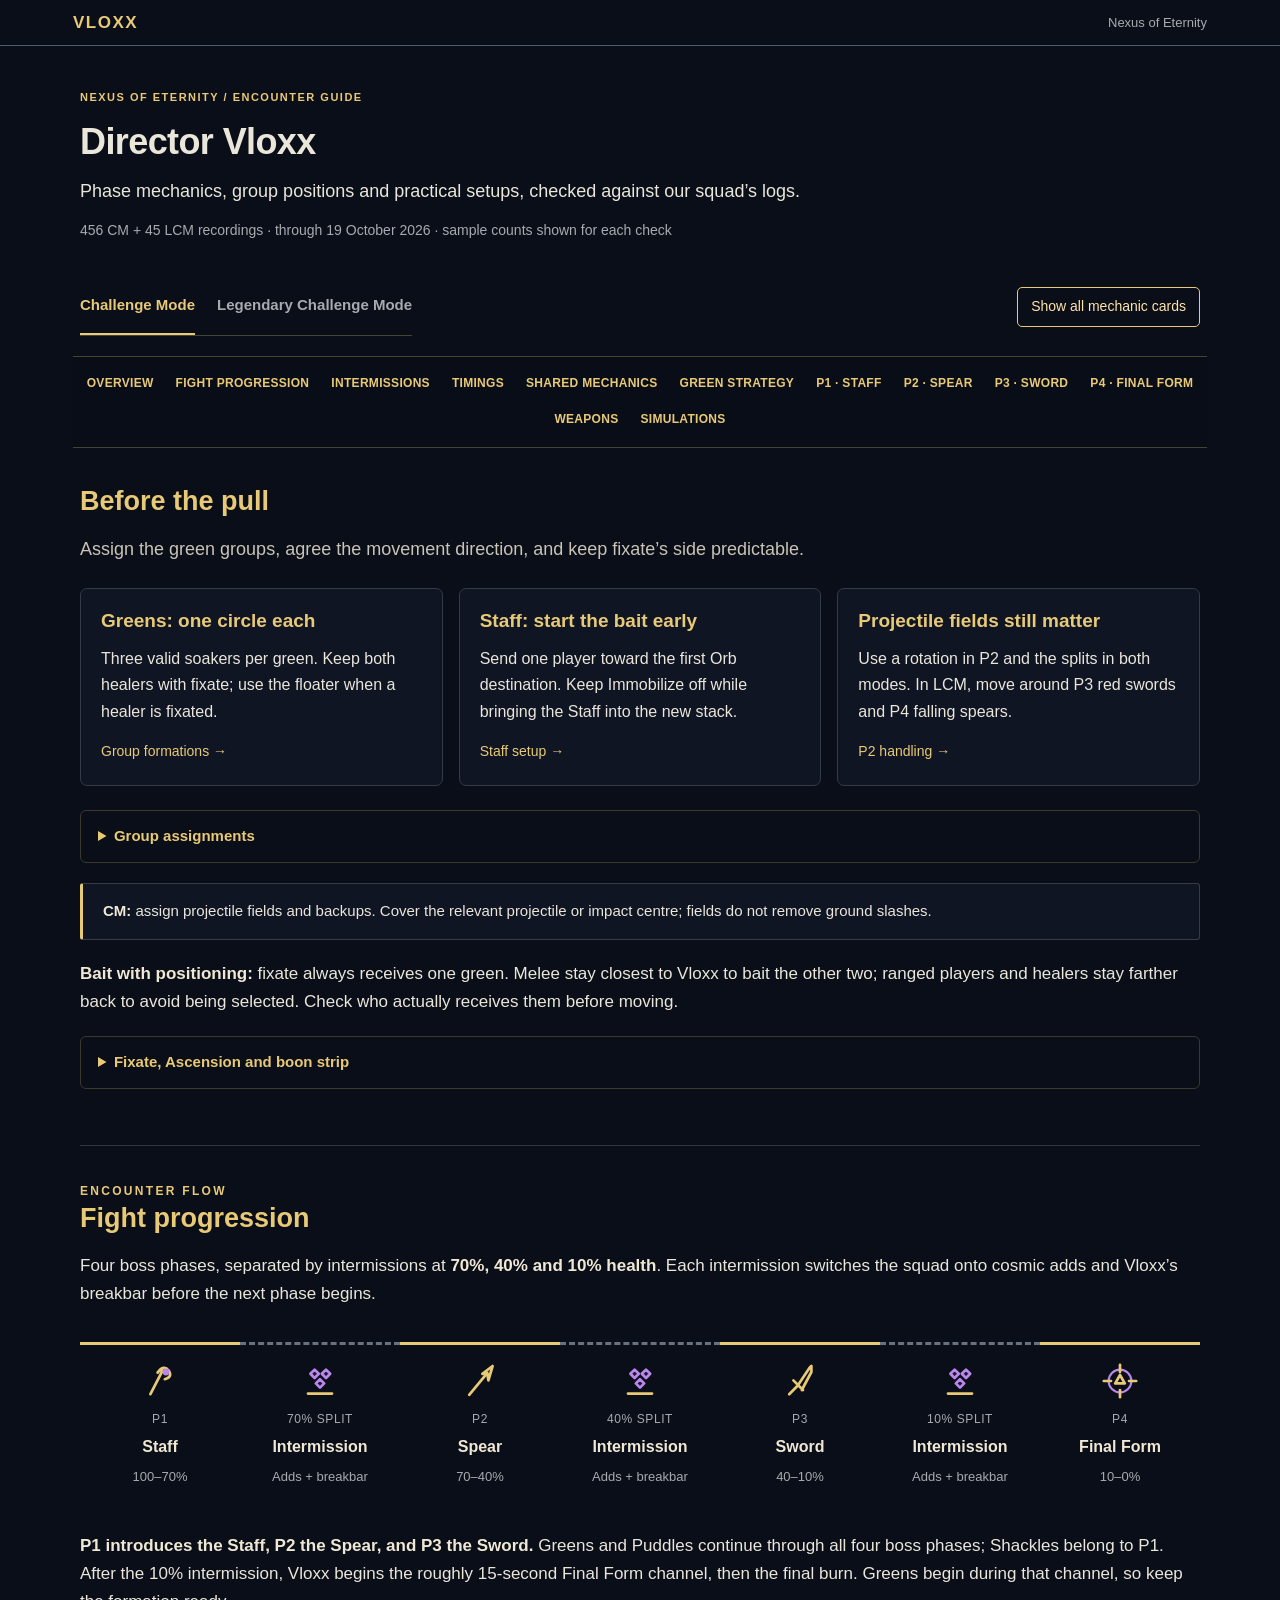
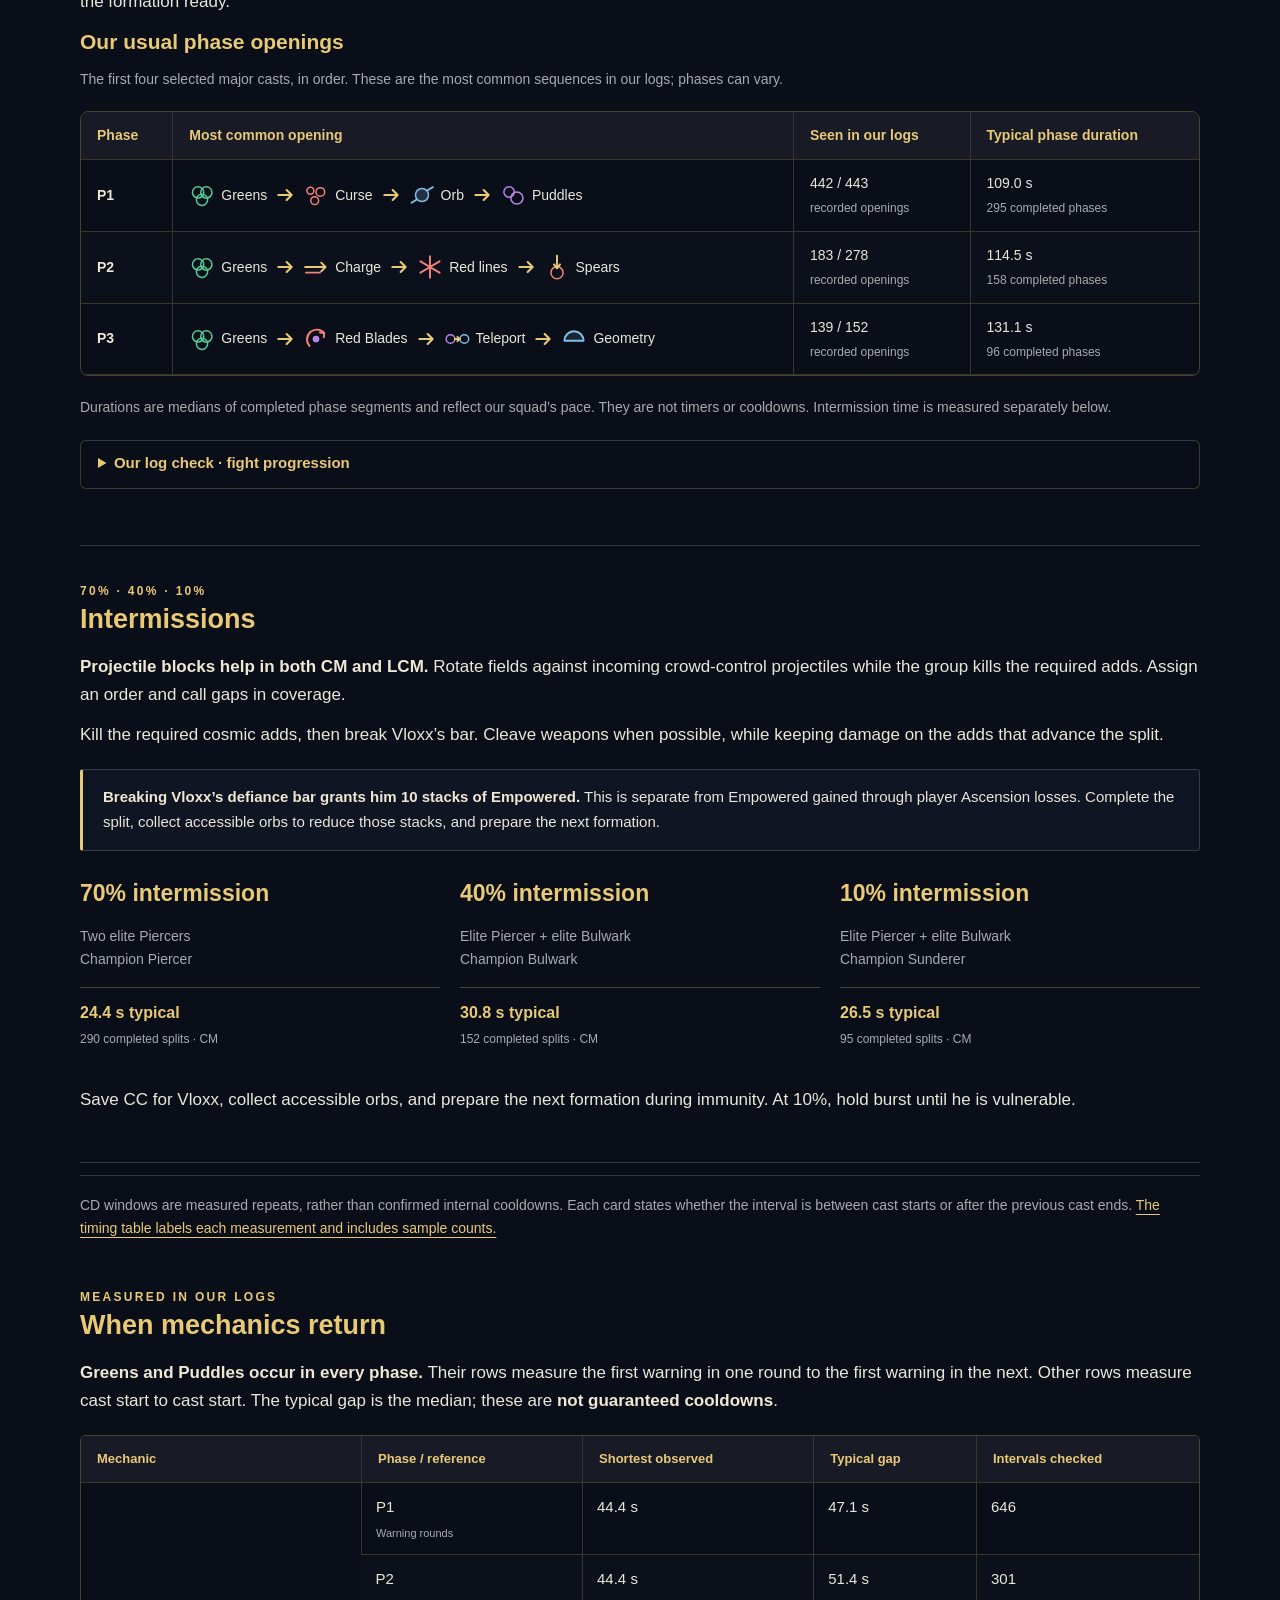
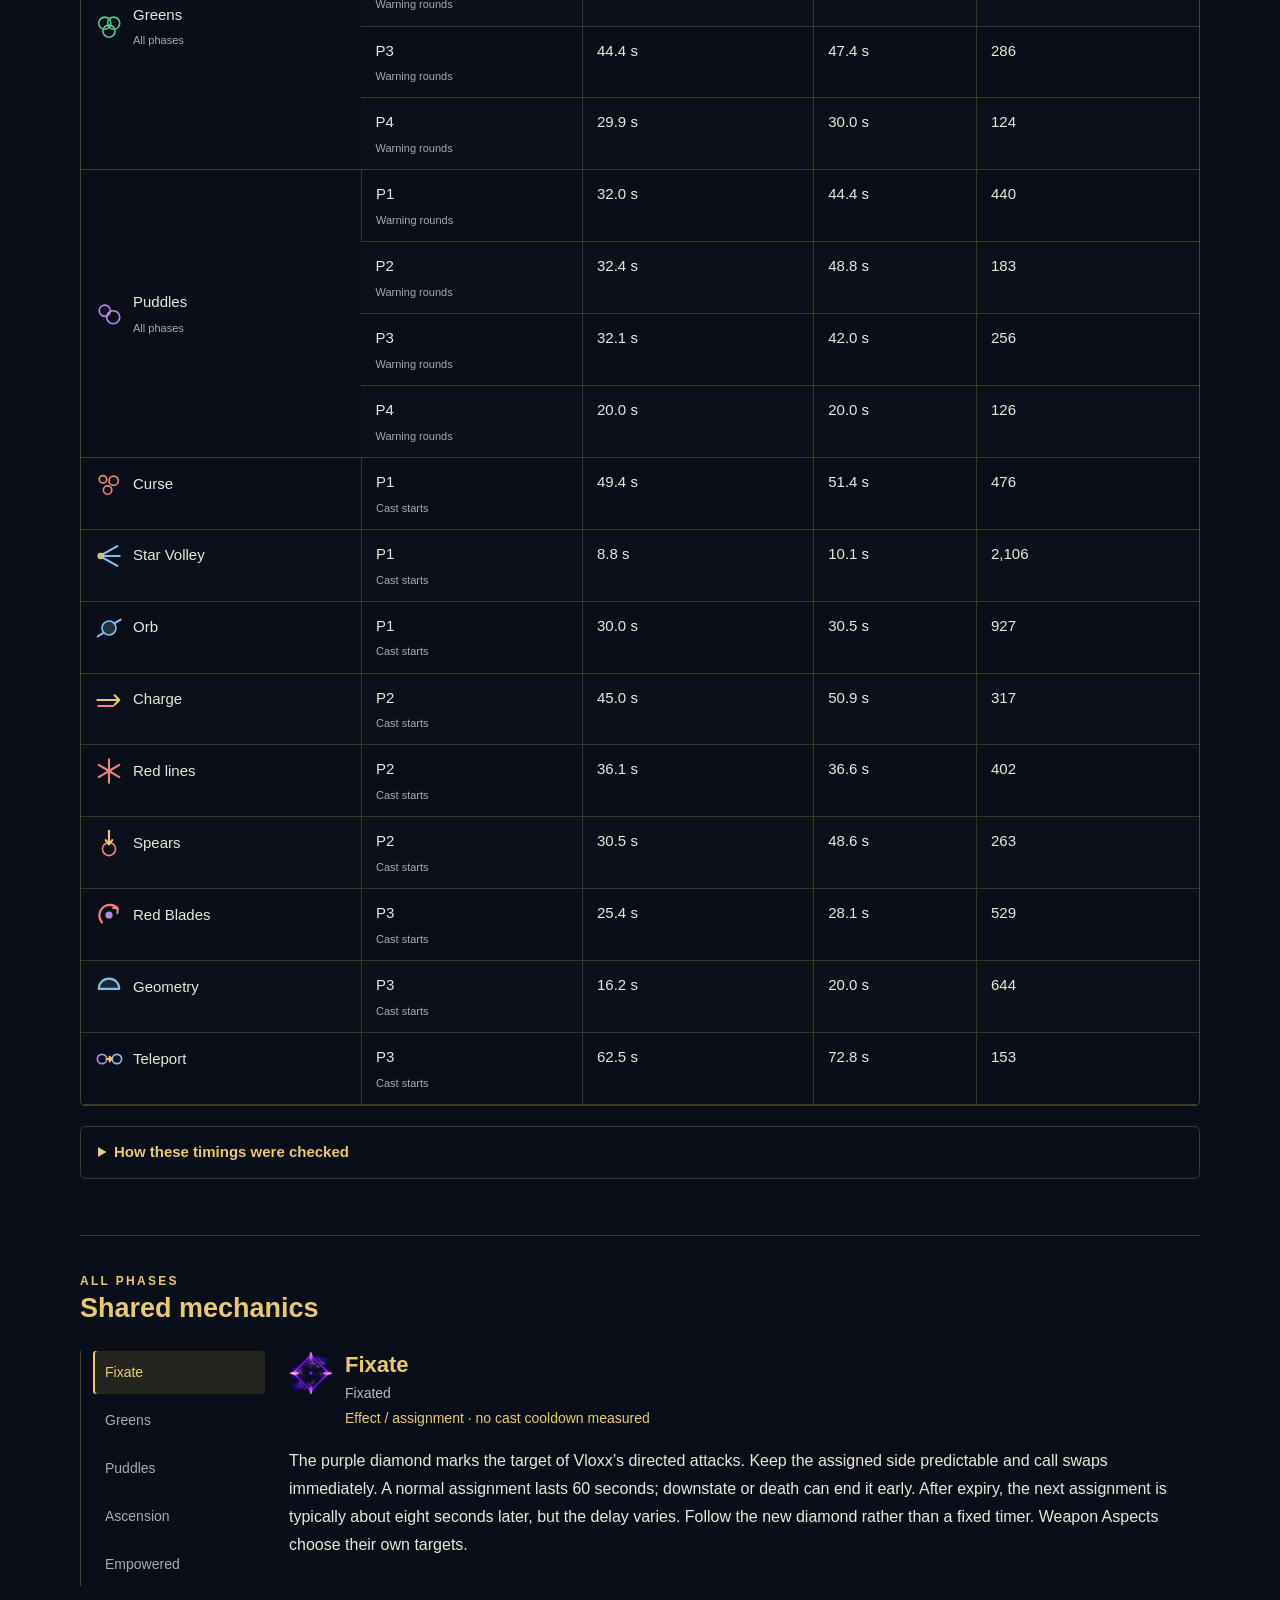
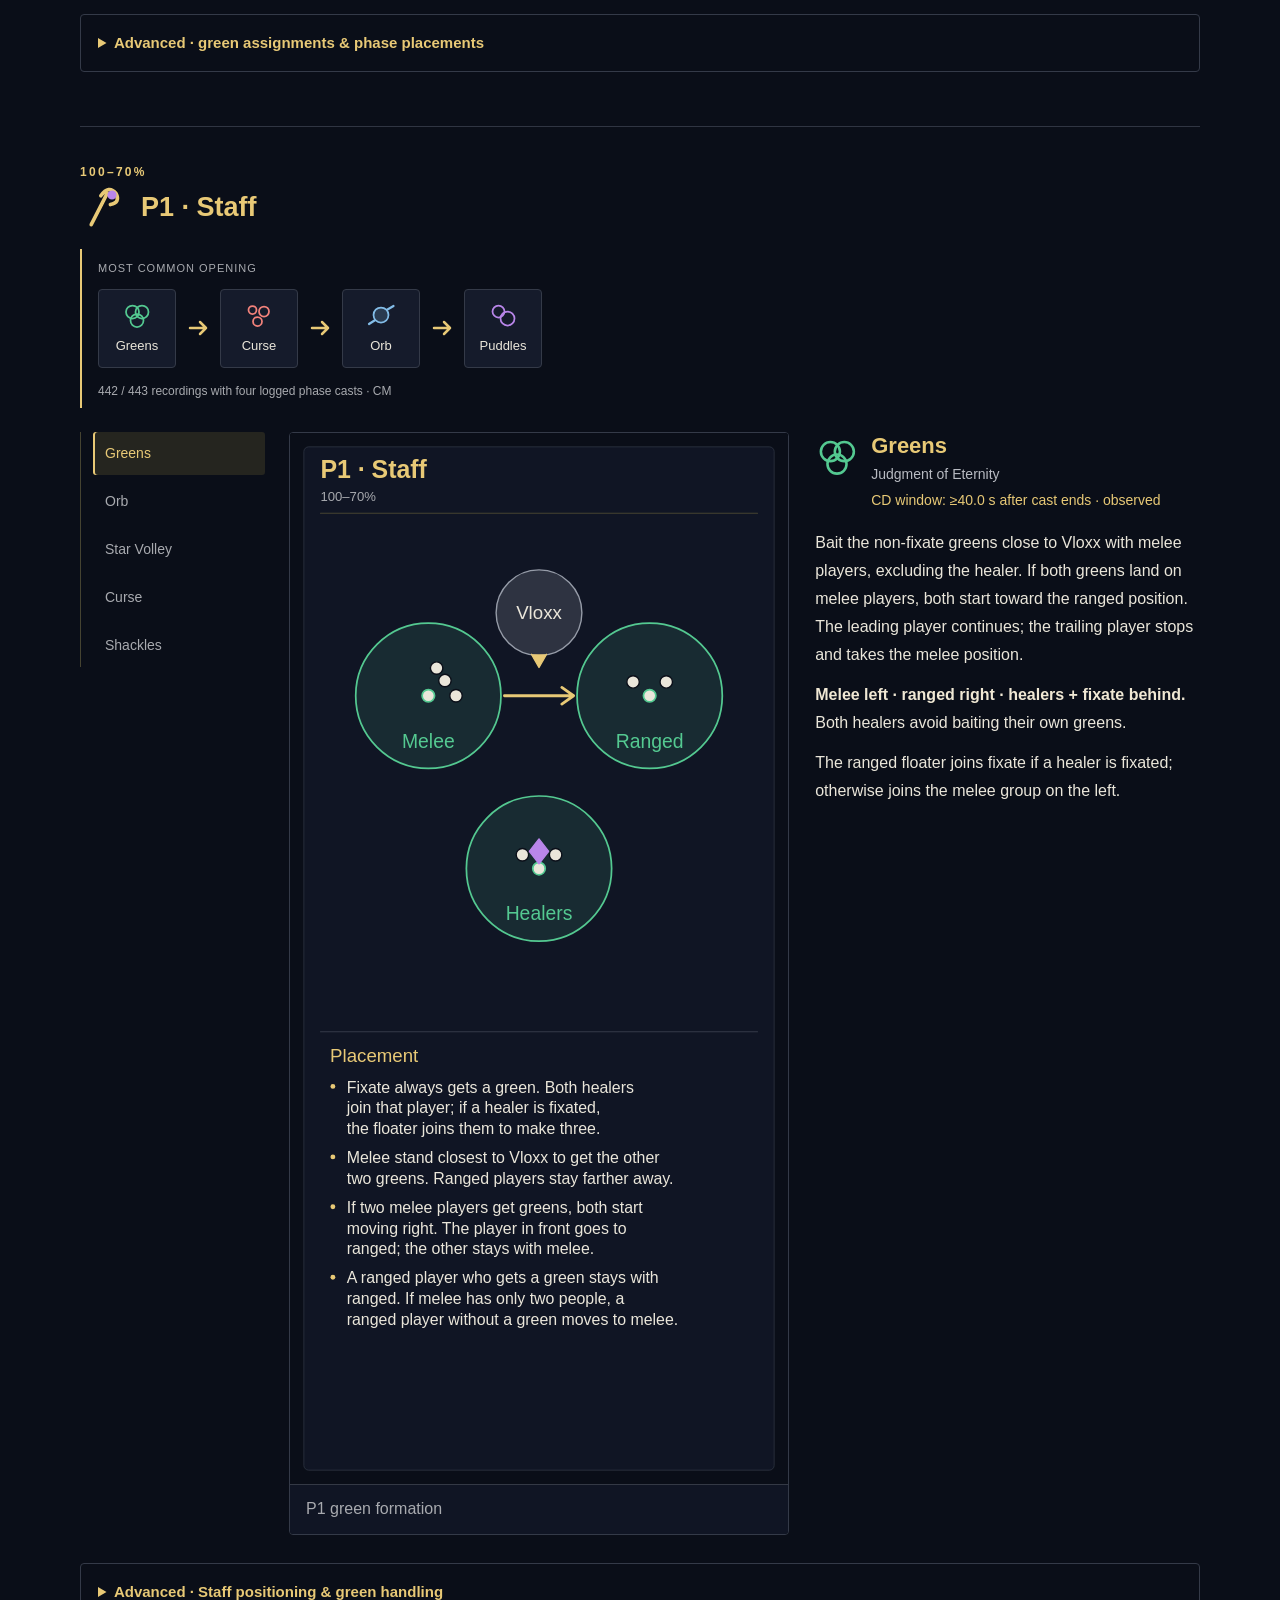
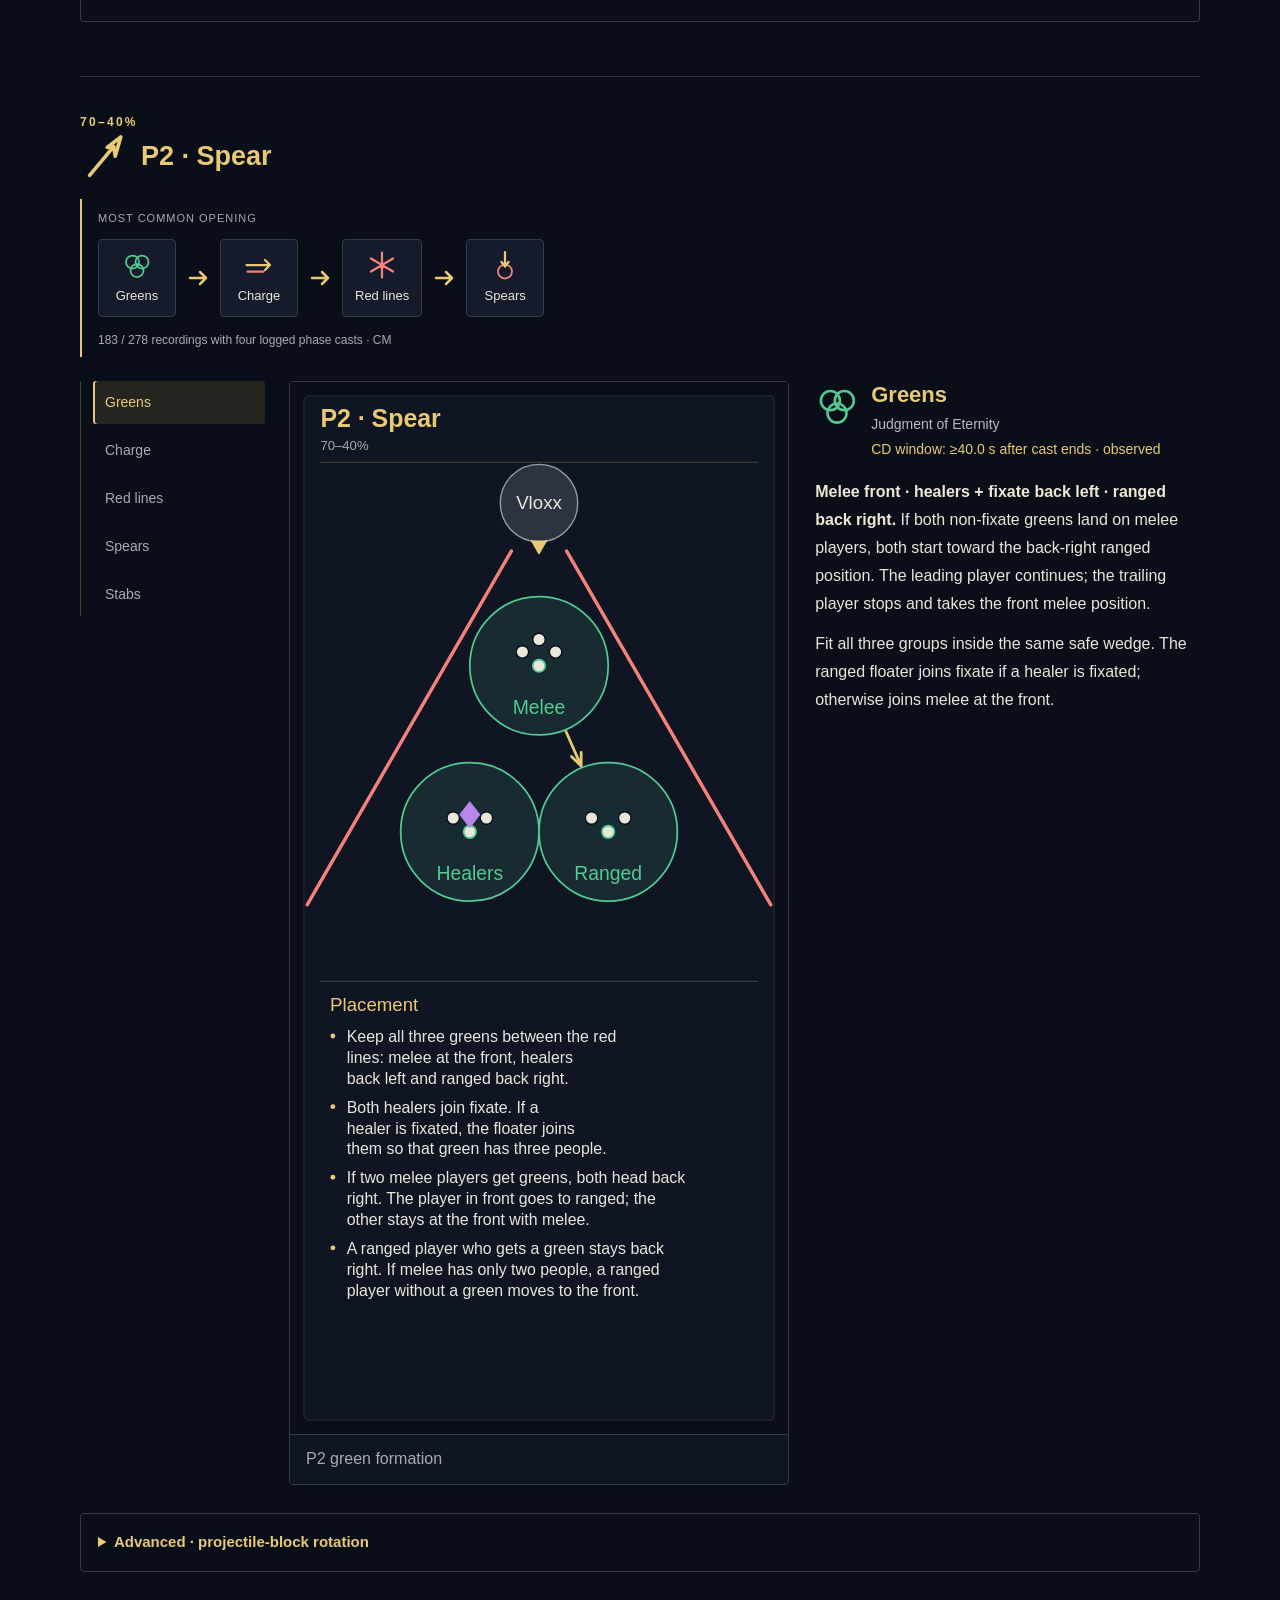
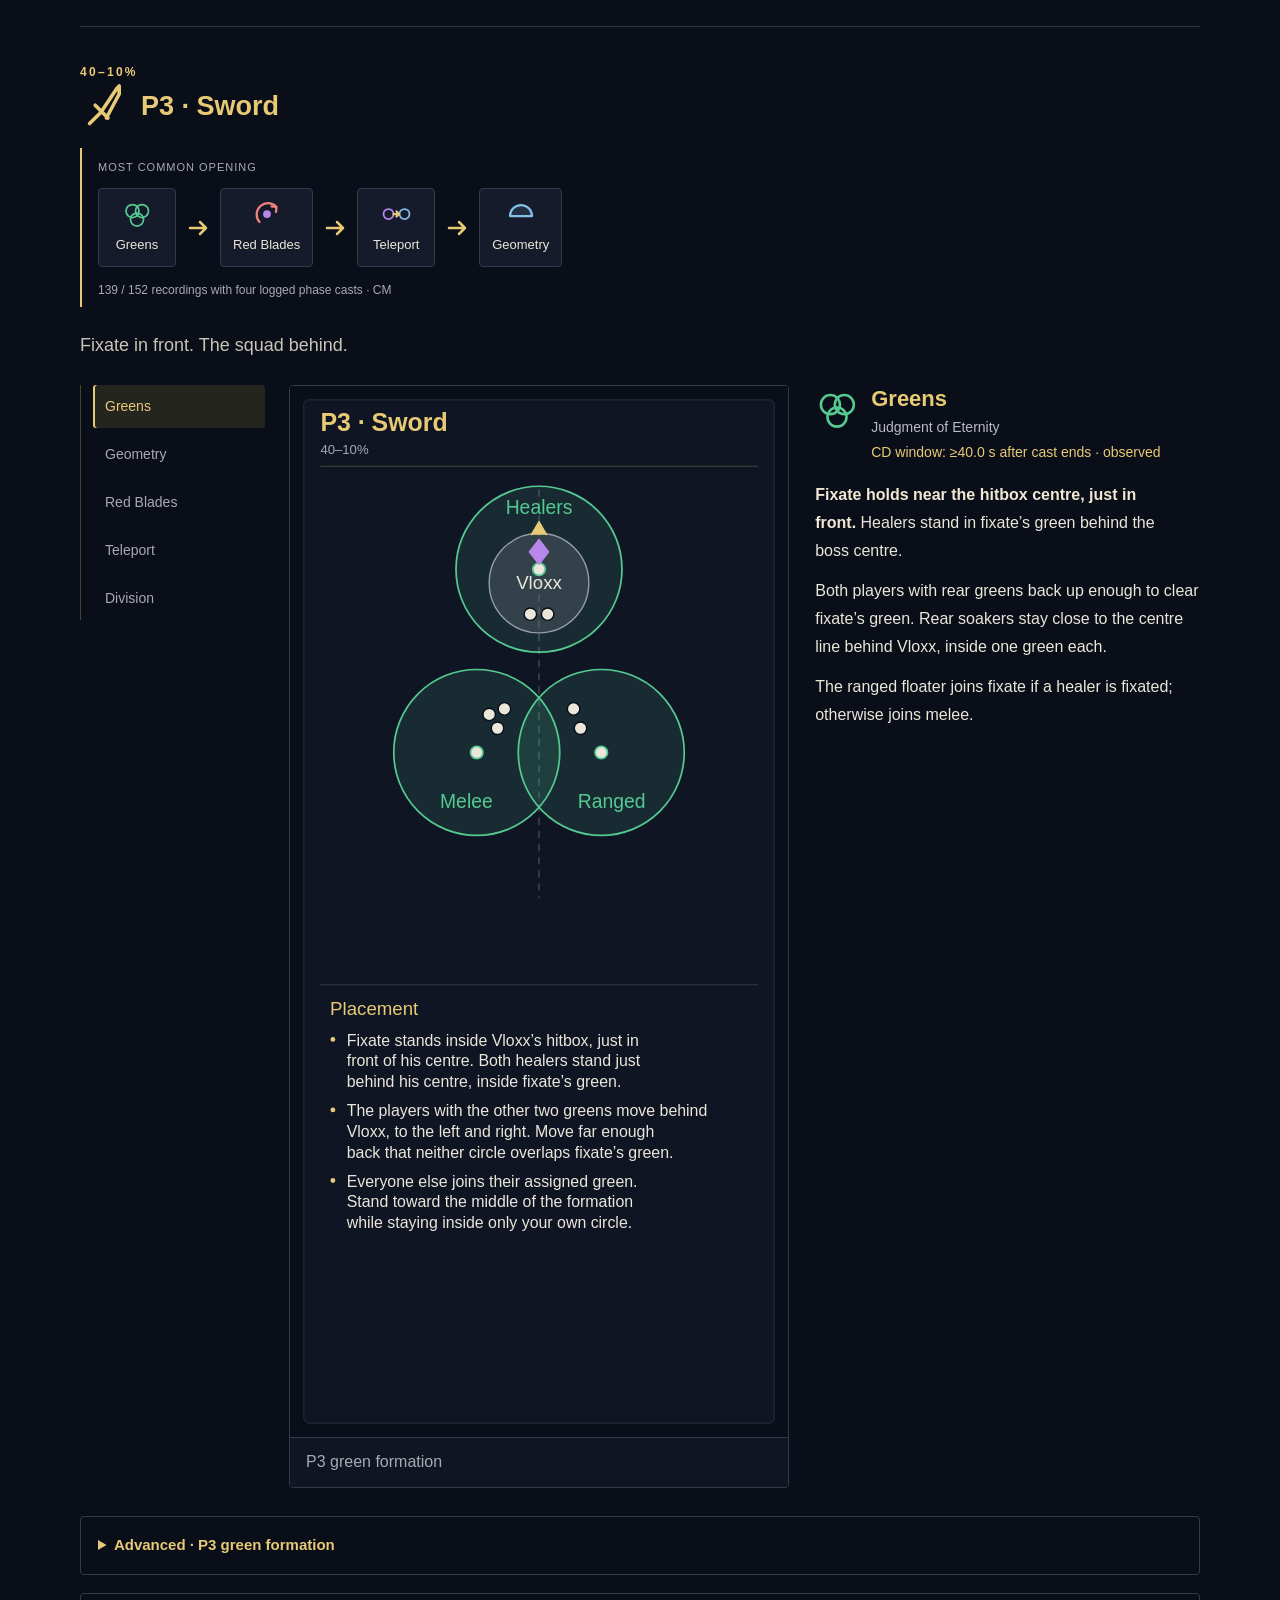
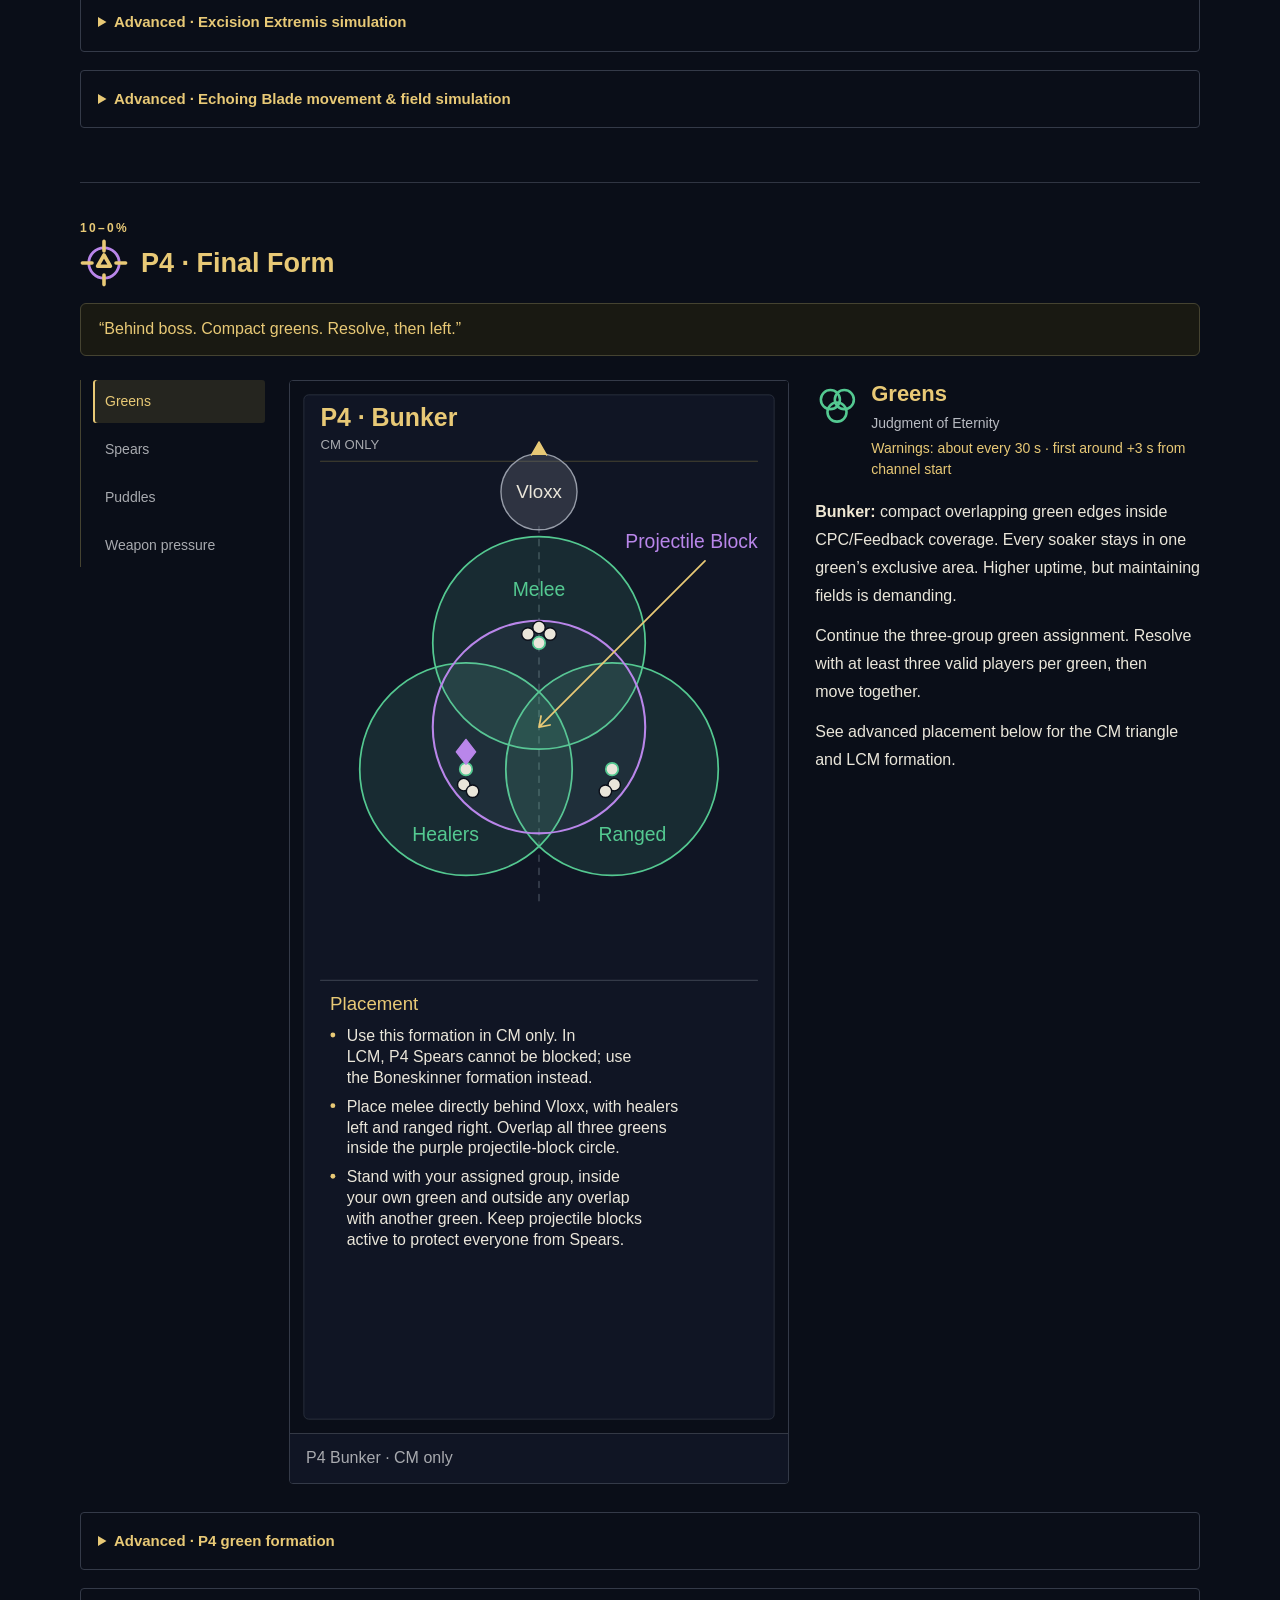
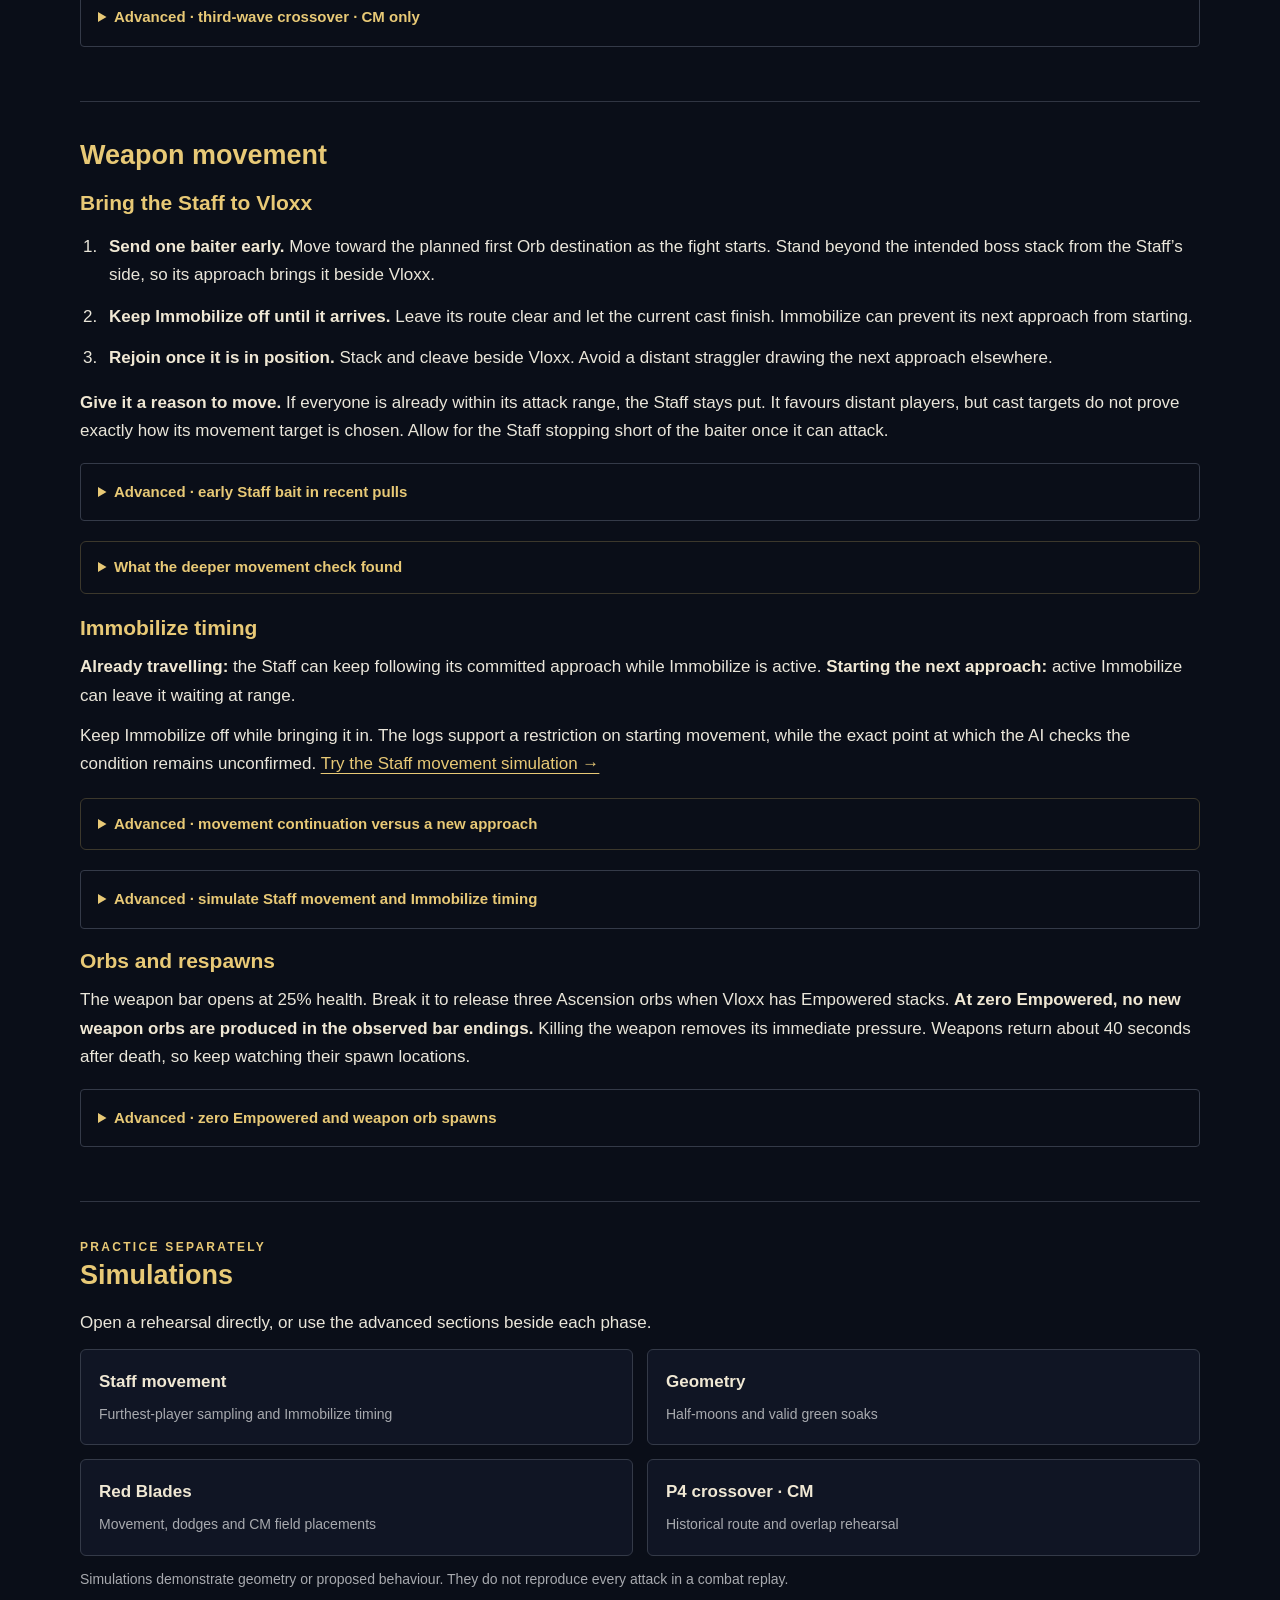
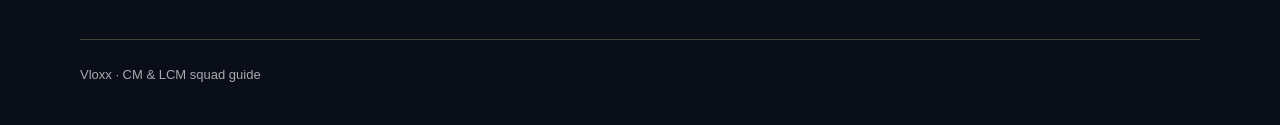
==== commit 56b1af67: "Remove phase callout slogans" ====
--- a/Vloxx_Guide.html
+++ b/Vloxx_Guide.html
@@ -86,9 +86,9 @@
 <p class="cooldown-reading-note">CD windows are measured repeats, rather than confirmed internal cooldowns. Each card states whether the interval is between cast starts or after the previous cast ends. <a href="#timings">The timing table labels each measurement and includes sample counts.</a></p><section id="timings"><div class="kicker">Measured in our logs</div><h2>When mechanics return</h2><p><strong>Greens and Puddles occur in every phase.</strong> Their rows measure the first warning in one round to the first warning in the next. Other rows measure cast start to cast start. The typical gap is the median; these are <strong>not guaranteed cooldowns</strong>.</p><div class="tablebox field-timing"><table><thead><tr><th>Mechanic</th><th>Phase / reference</th><th>Shortest observed</th><th>Typical gap</th><th>Intervals checked</th></tr></thead><tbody><tr class="mode-cm"><td rowspan="4"><span class="timing-mechanic"><svg class="mechanic-icon" viewBox="0 0 60 60" aria-hidden="true"><circle cx="21" cy="24" r="13" fill="none" stroke="#54c991" stroke-width="2"/><circle cx="40" cy="24" r="13" fill="none" stroke="#54c991" stroke-width="2"/><circle cx="30" cy="41" r="13" fill="none" stroke="#54c991" stroke-width="2"/></svg><span>Greens<small class="phase-coverage">All phases</small></span></span></td><td>P1<small class="timing-reference">Warning rounds</small></td><td>44.4 s</td><td>47.1 s</td><td>646</td></tr><tr class="mode-cm"><td>P2<small class="timing-reference">Warning rounds</small></td><td>44.4 s</td><td>51.4 s</td><td>301</td></tr><tr class="mode-cm"><td>P3<small class="timing-reference">Warning rounds</small></td><td>44.4 s</td>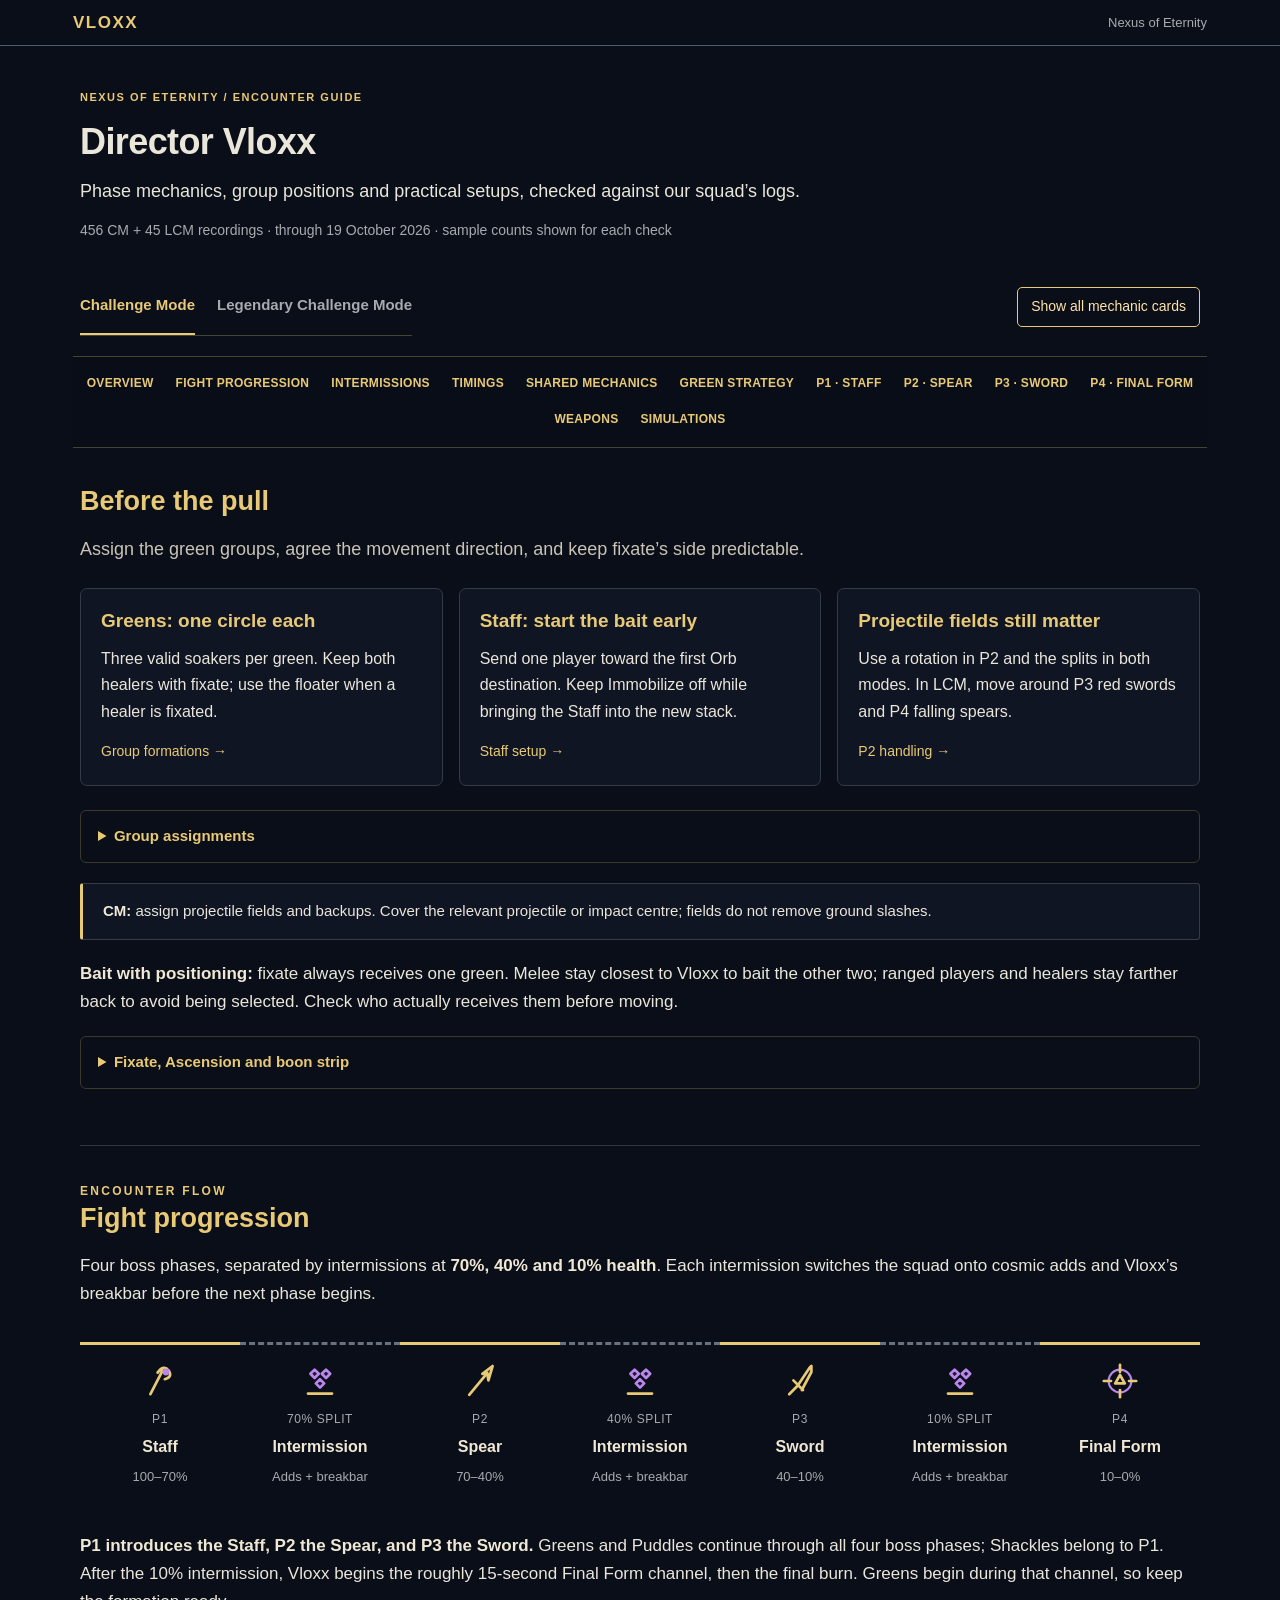
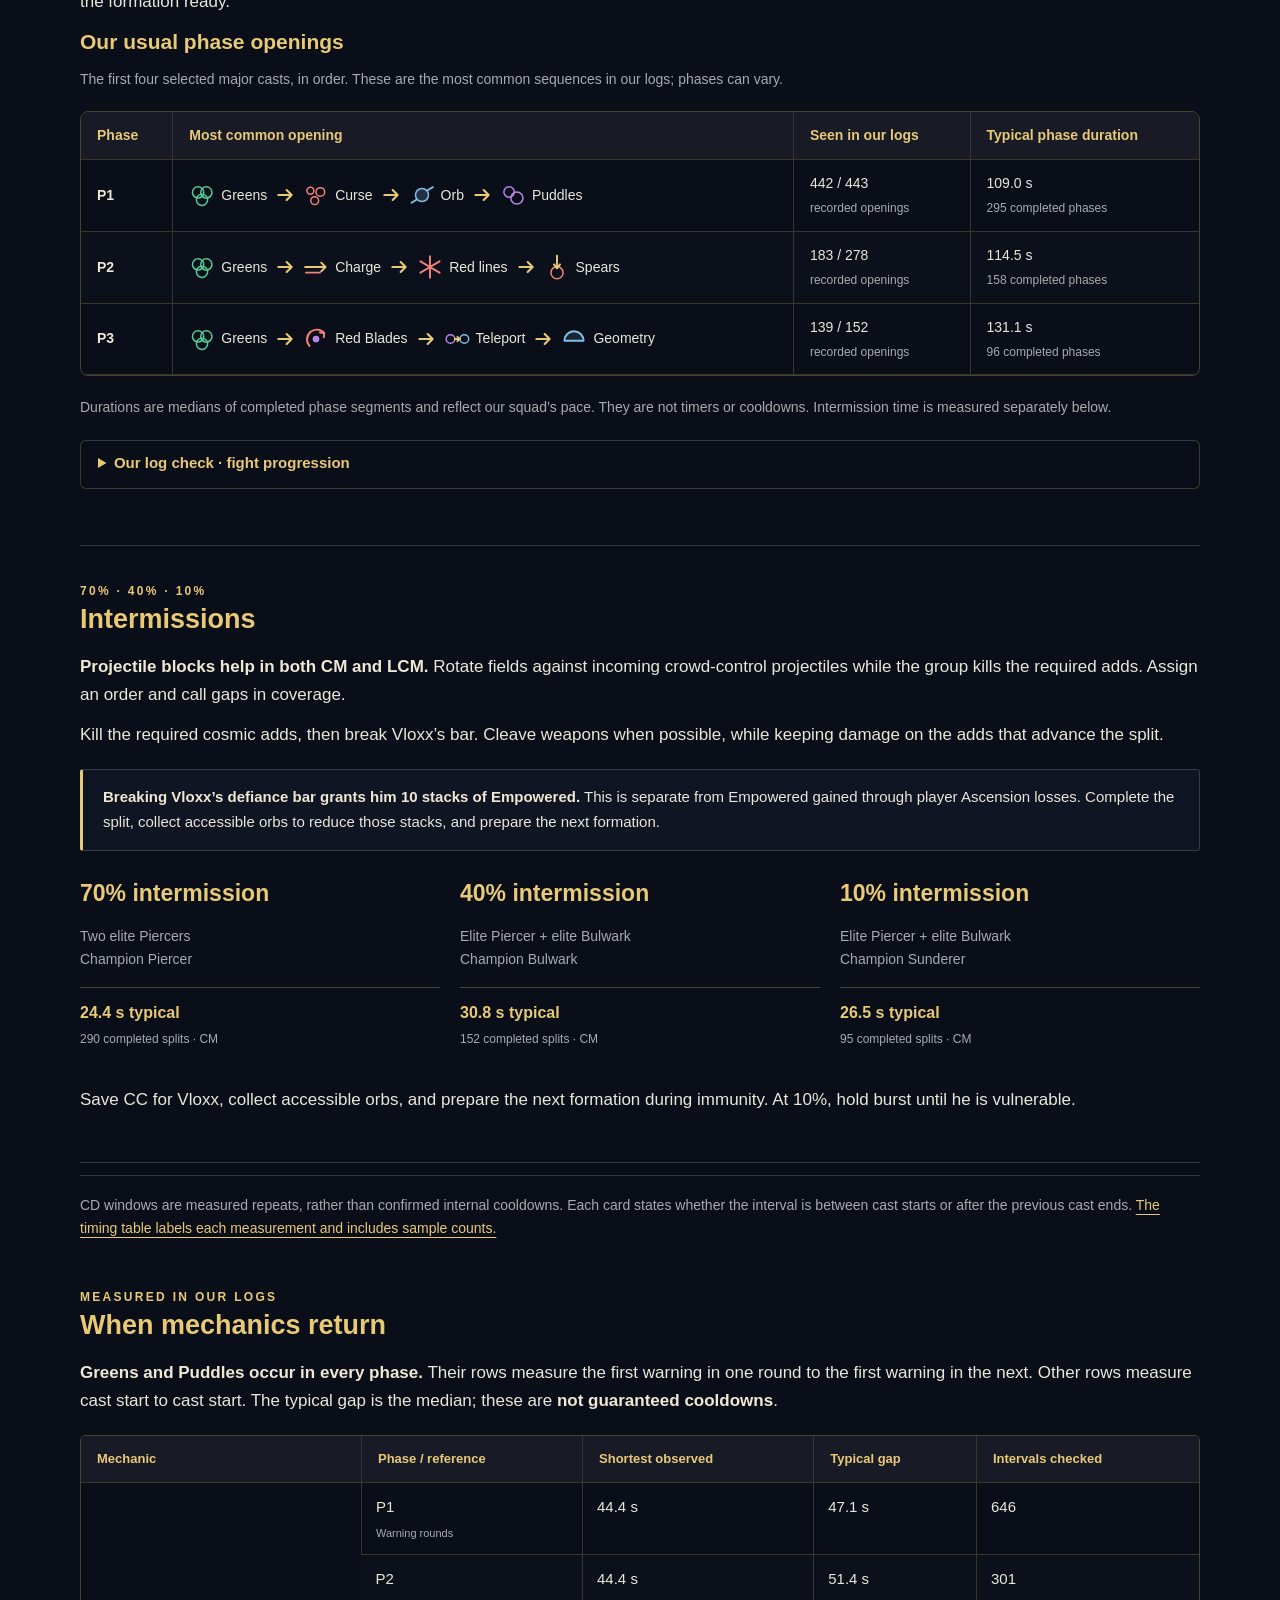
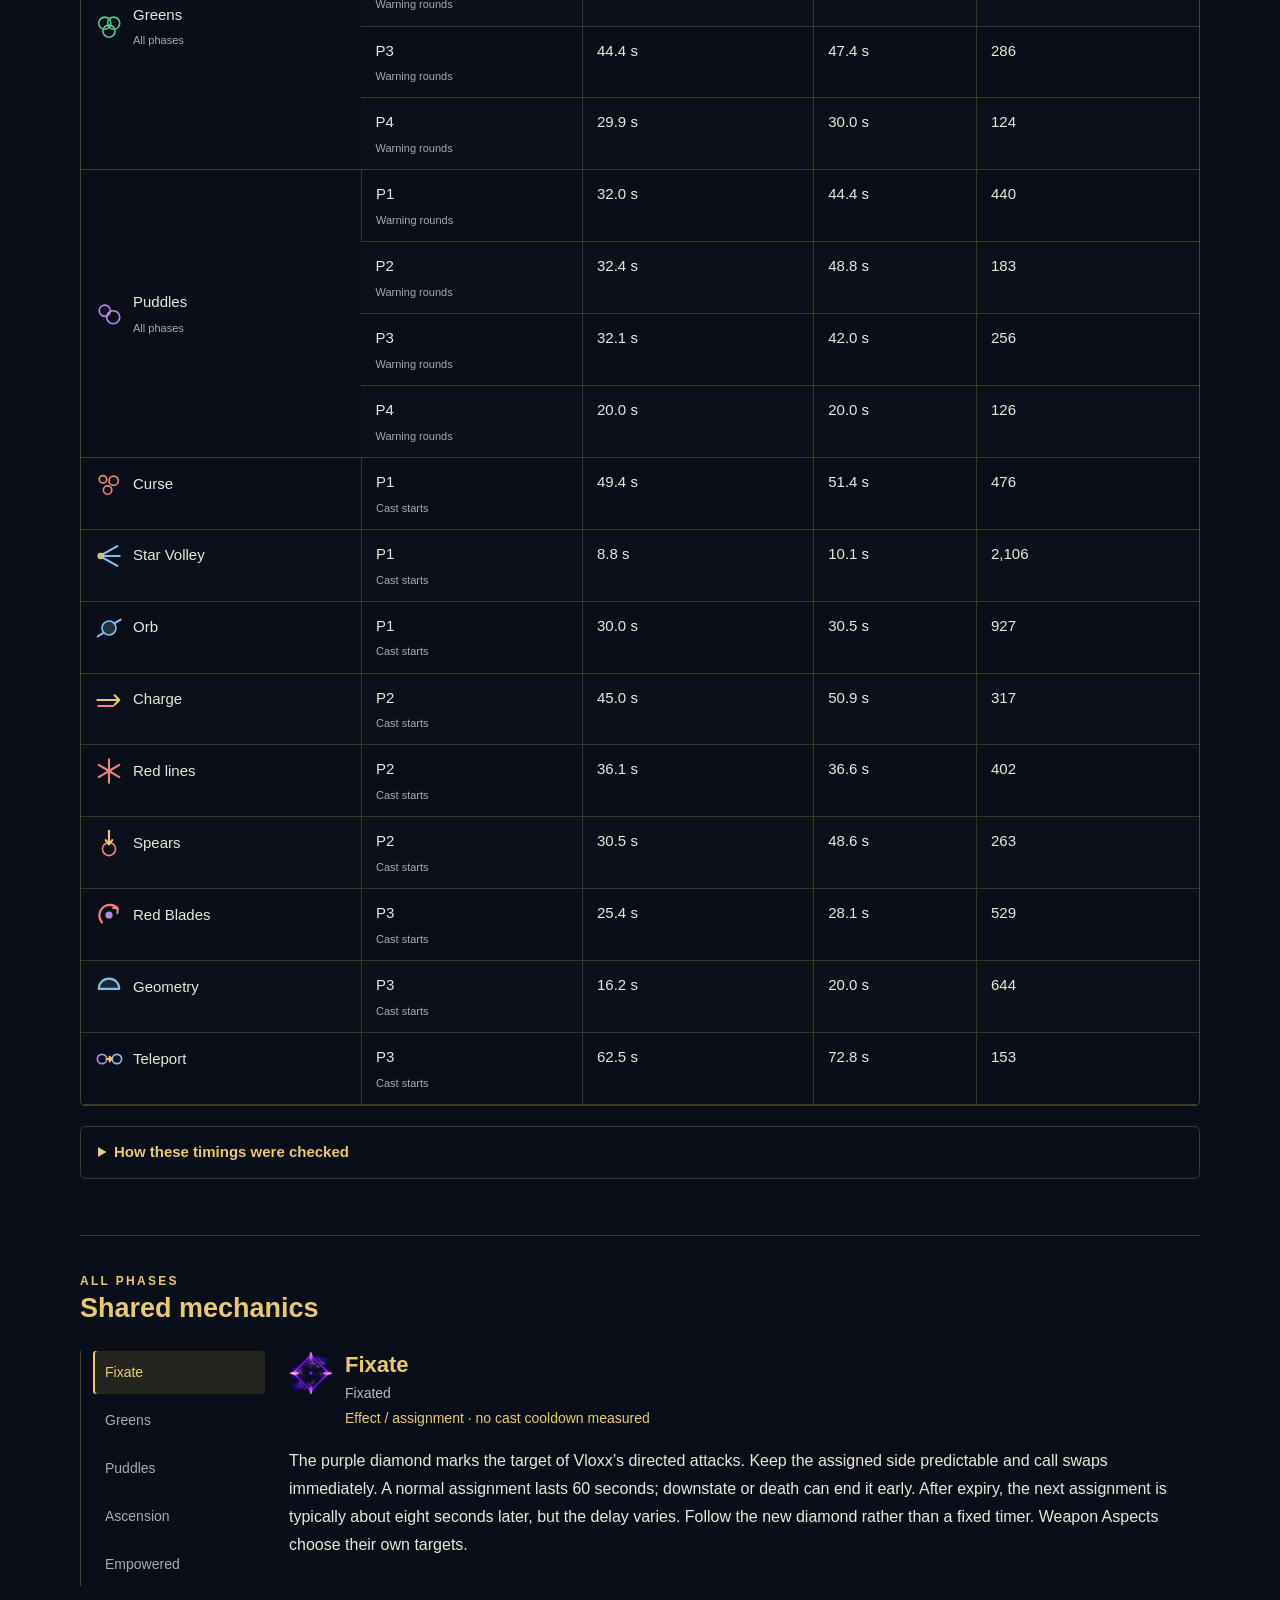
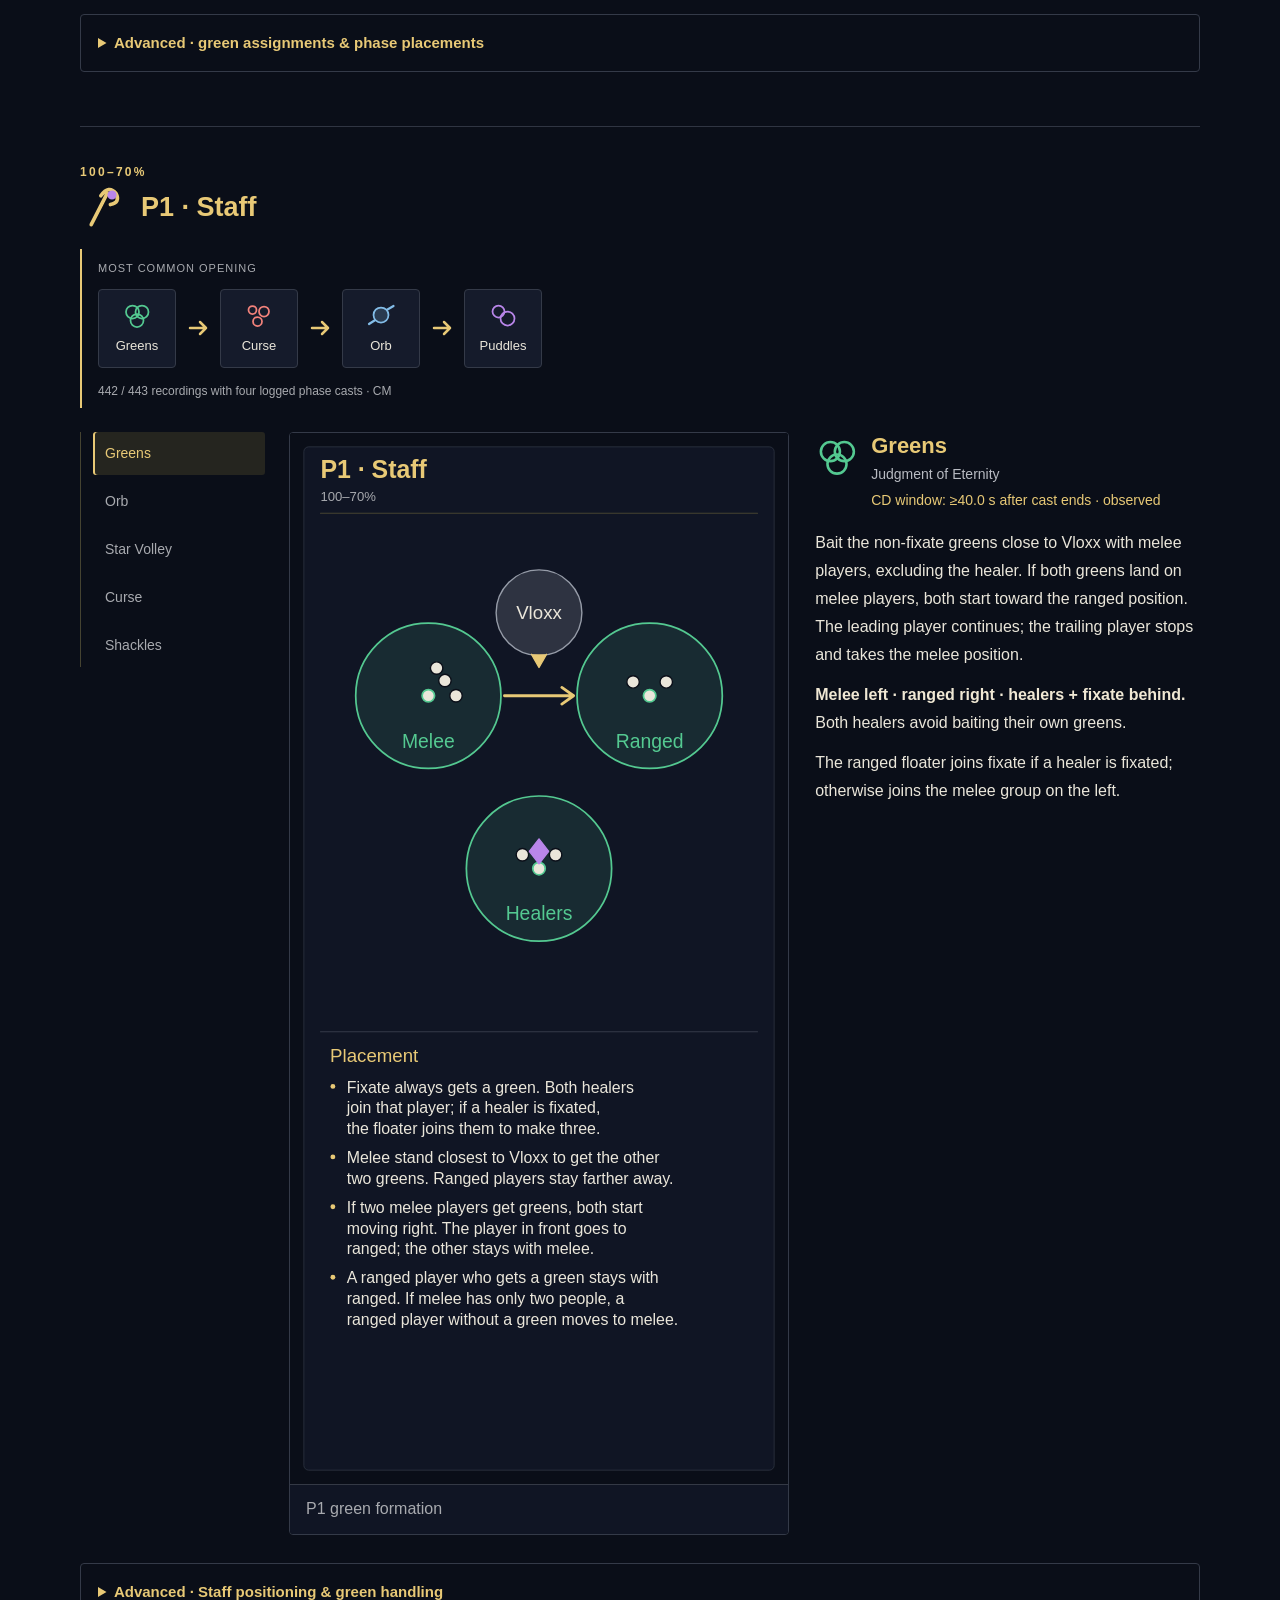
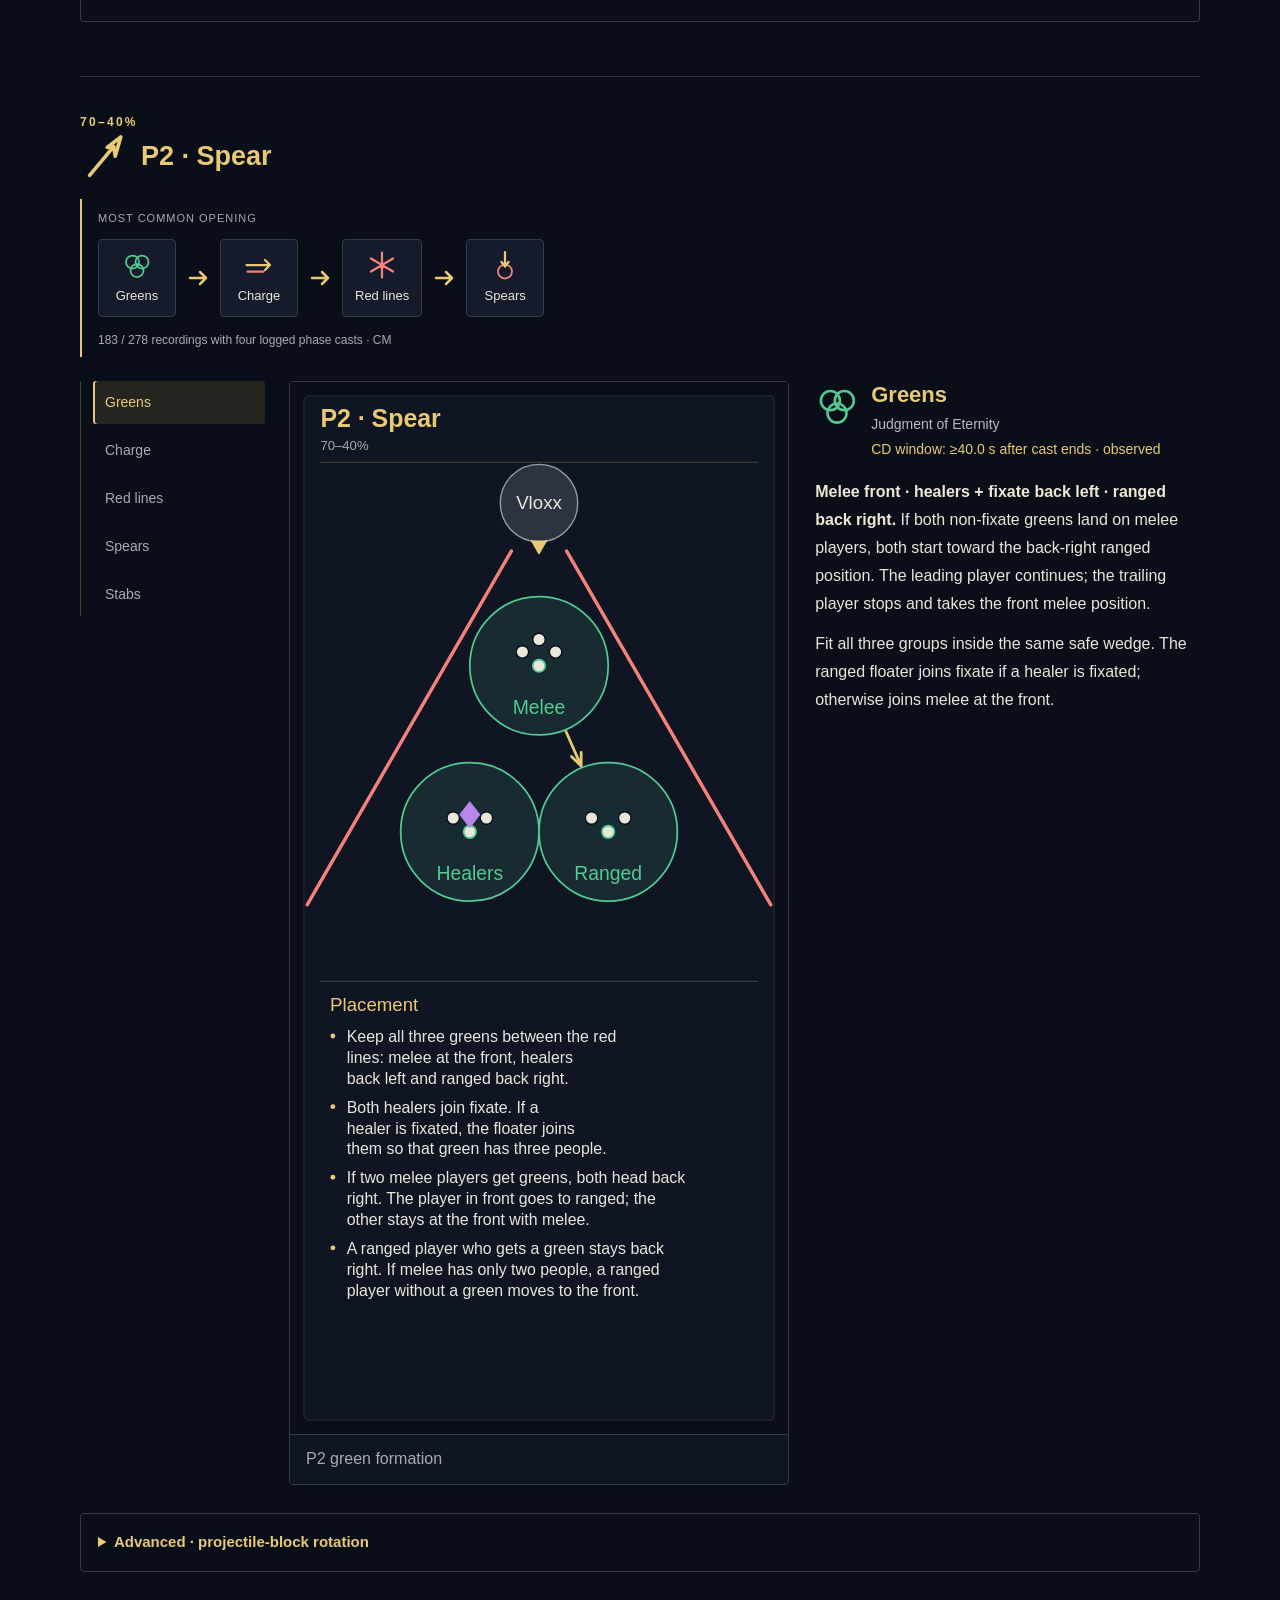
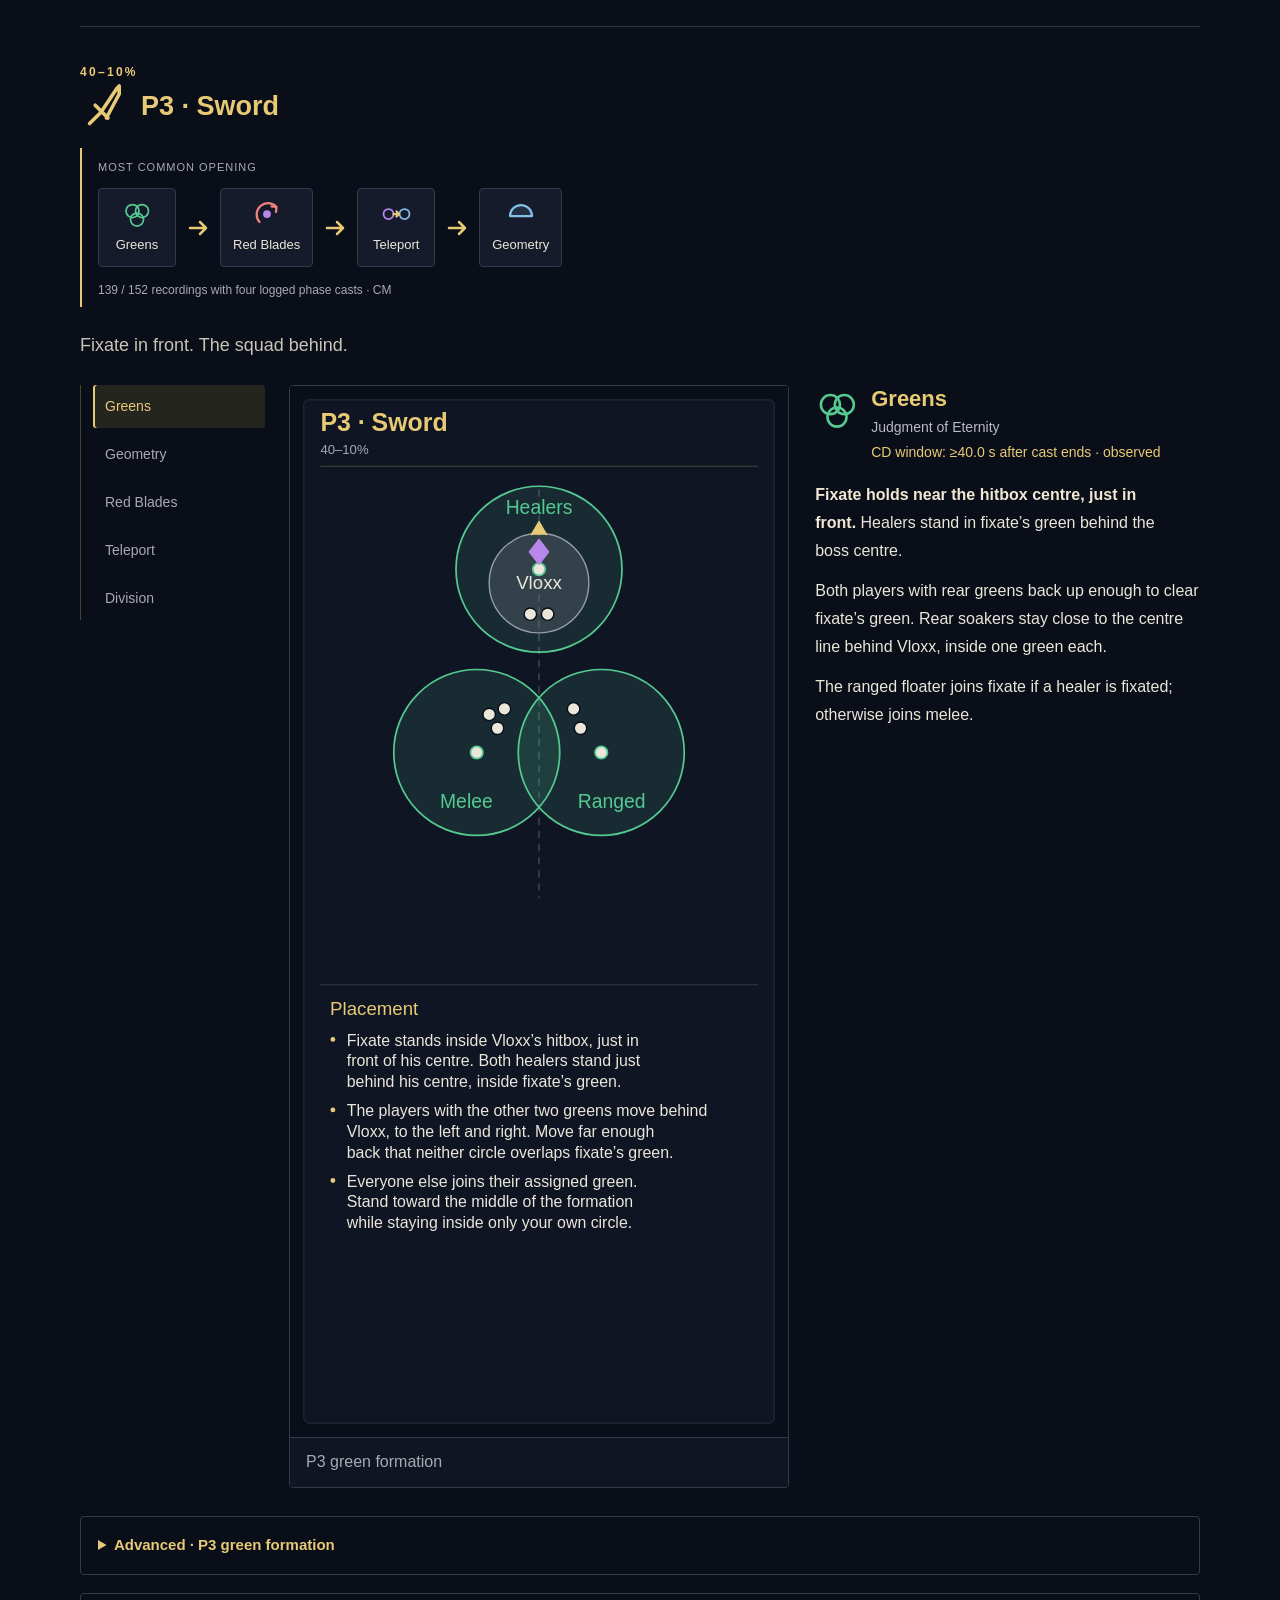
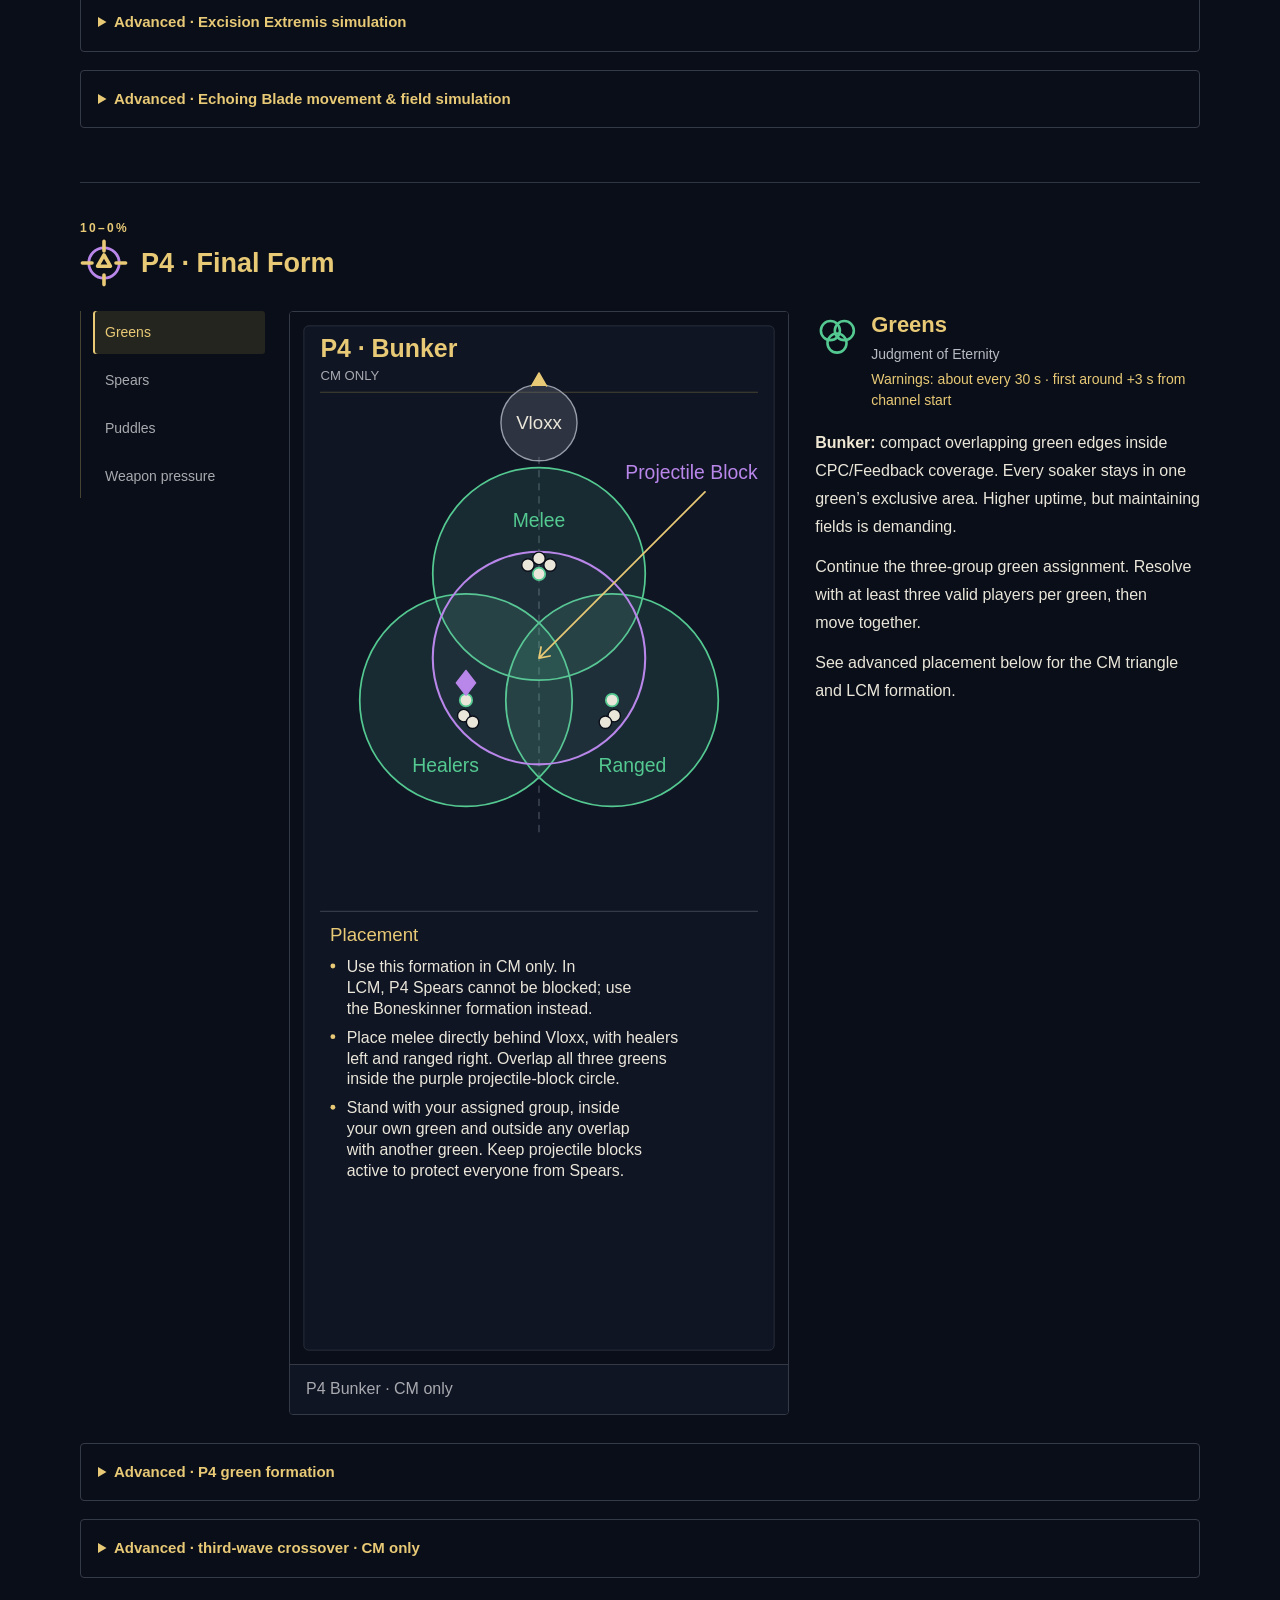
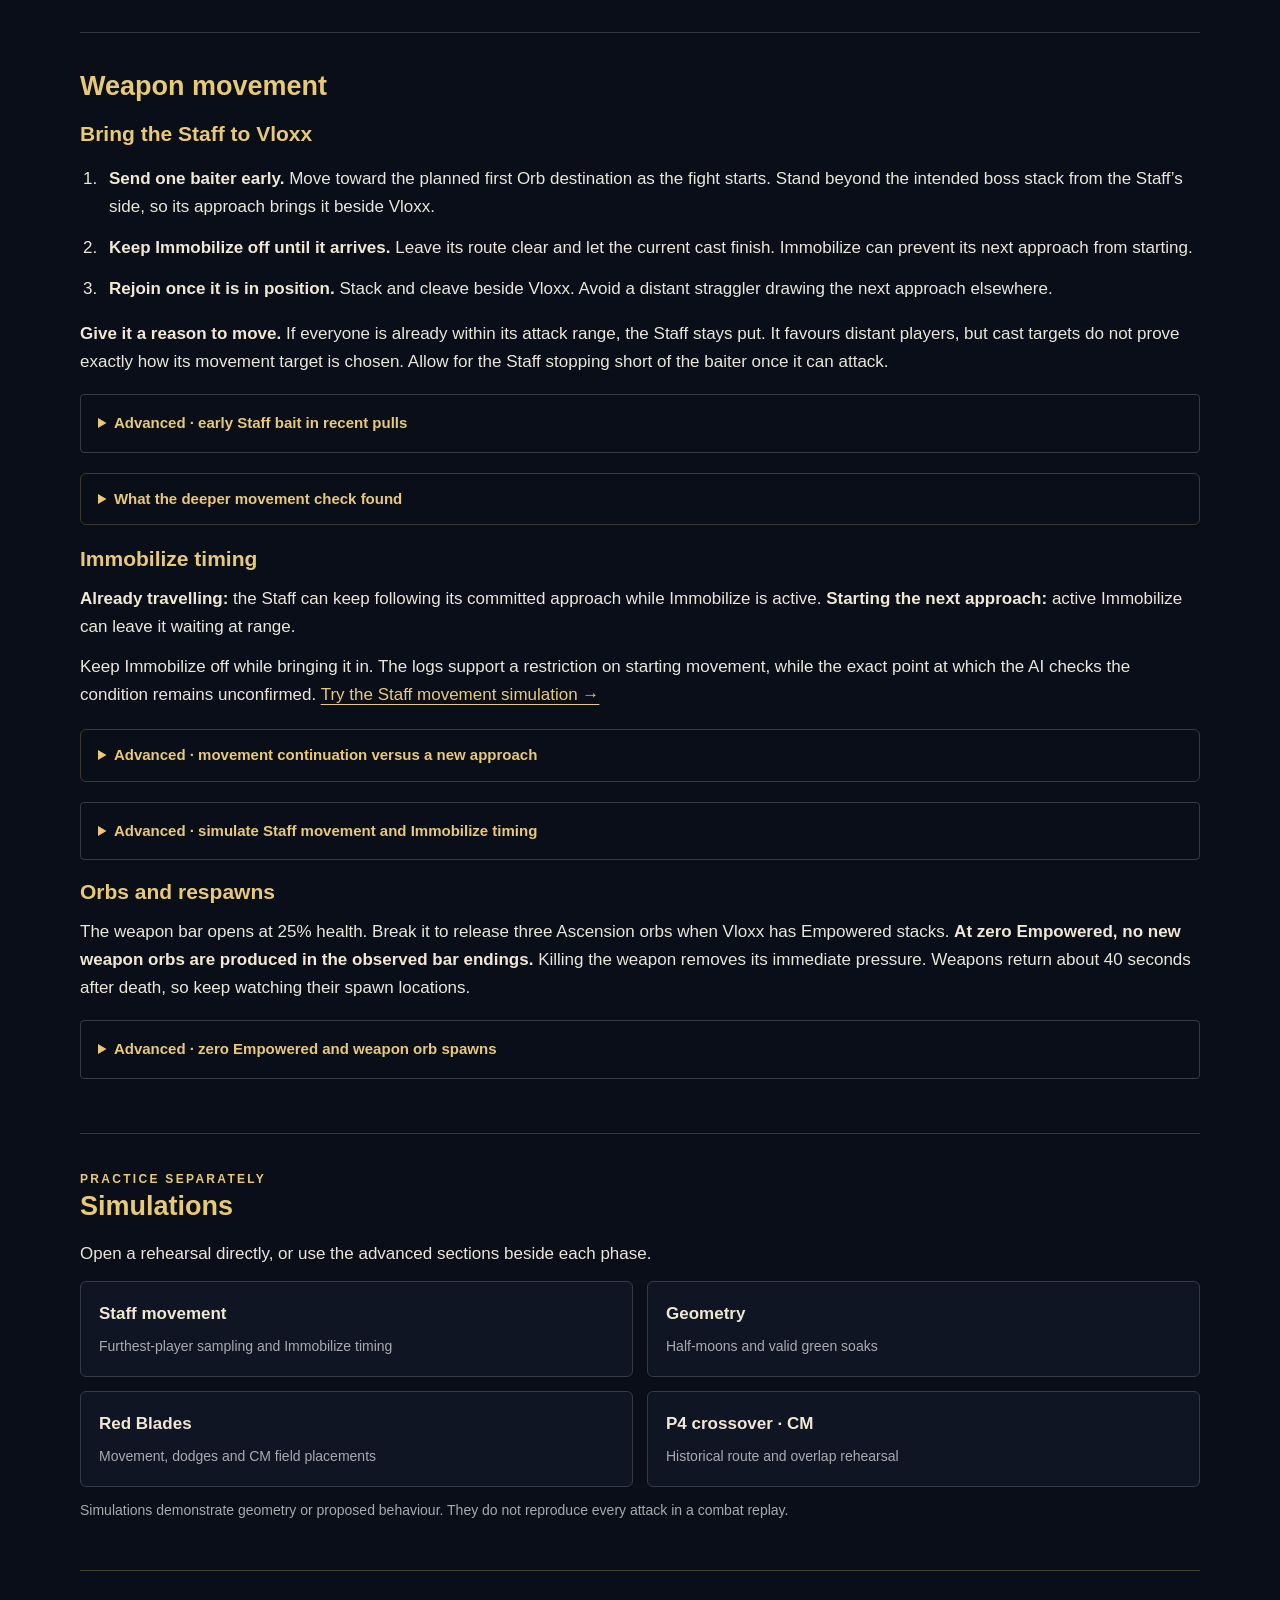
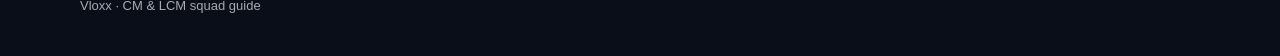
